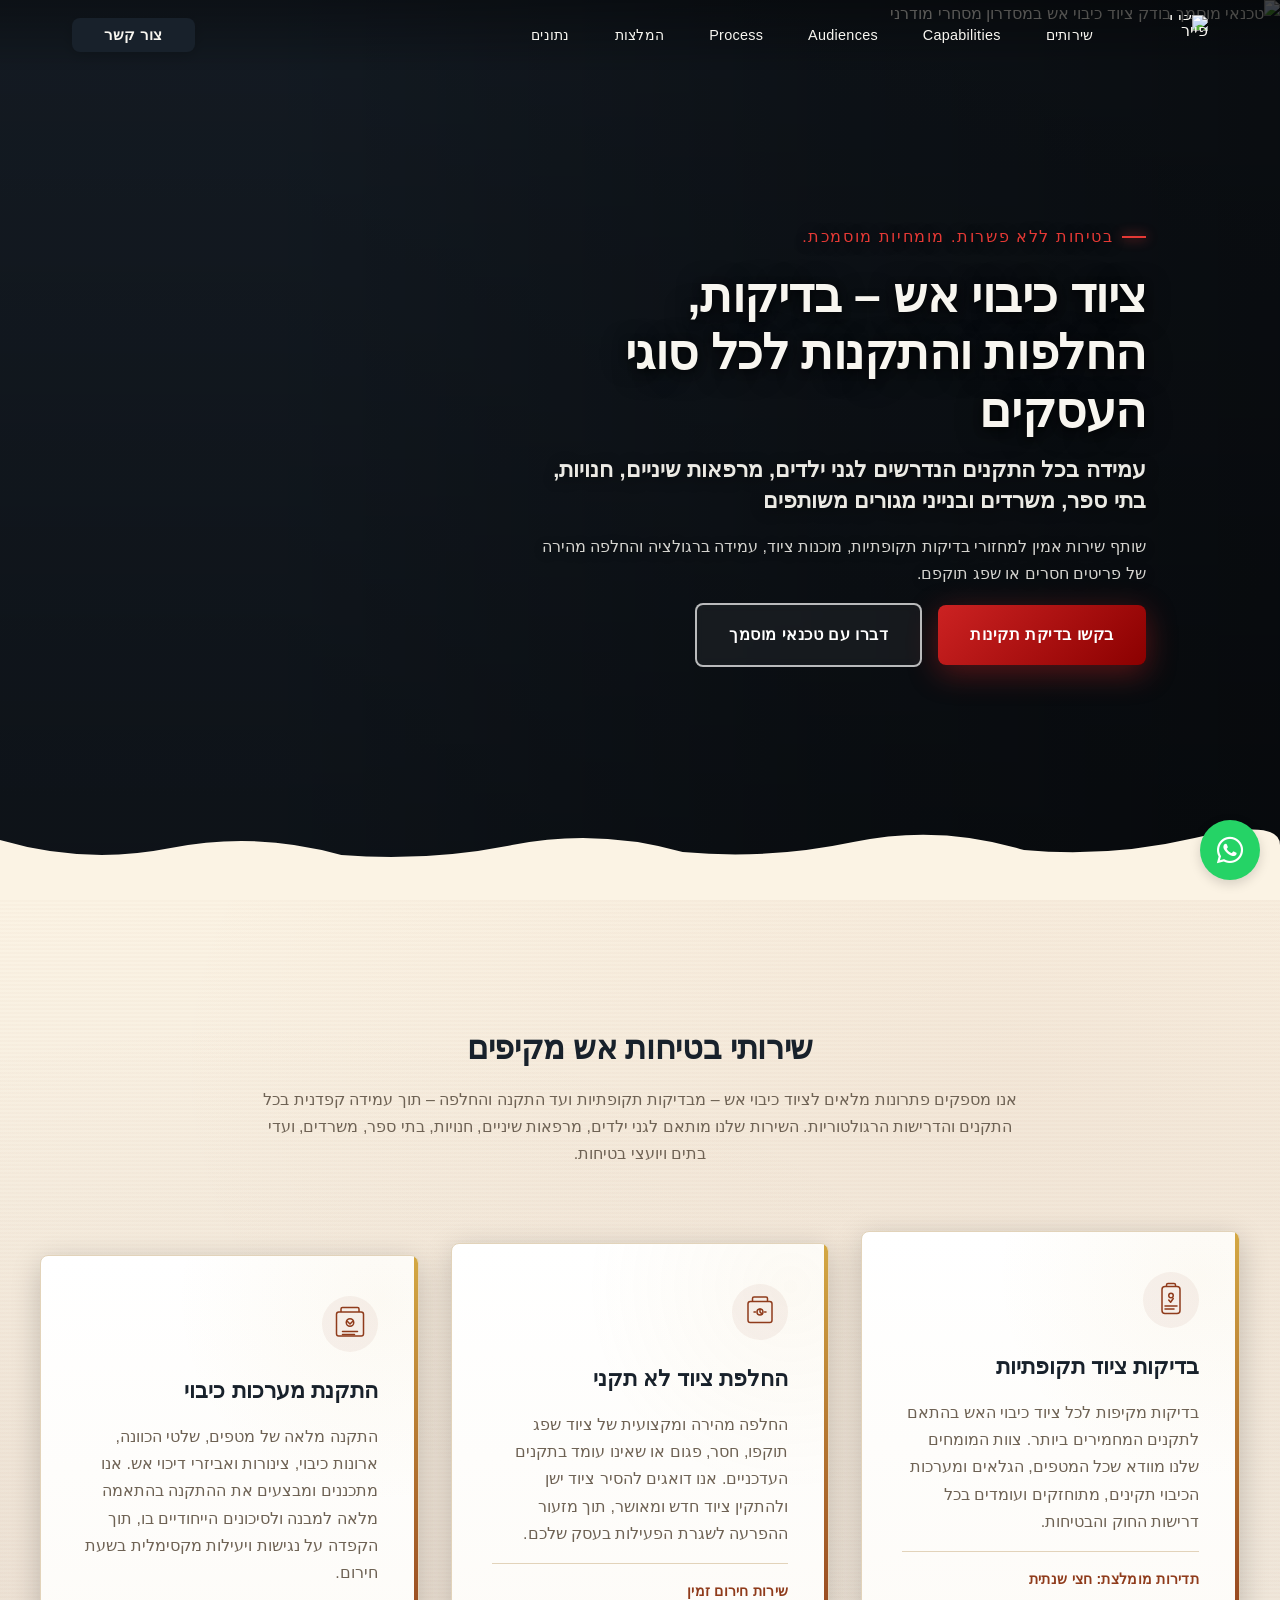
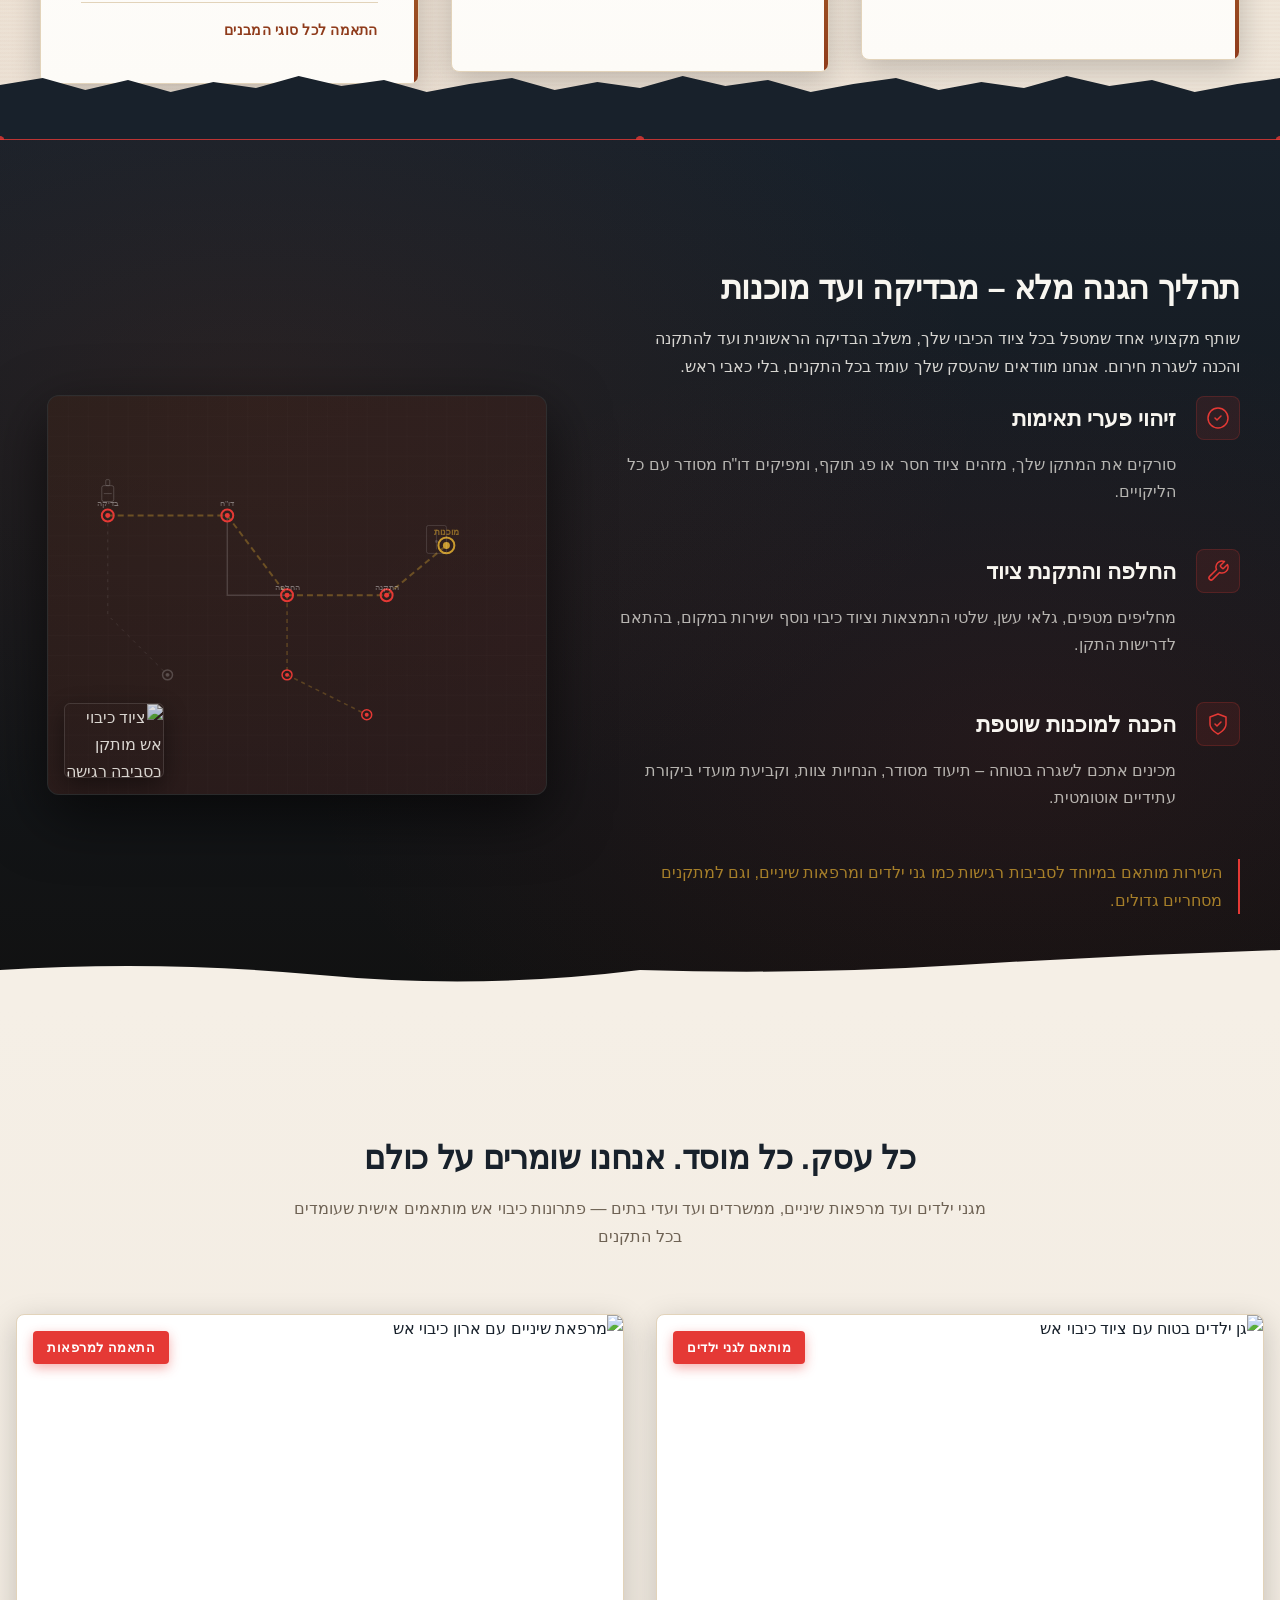
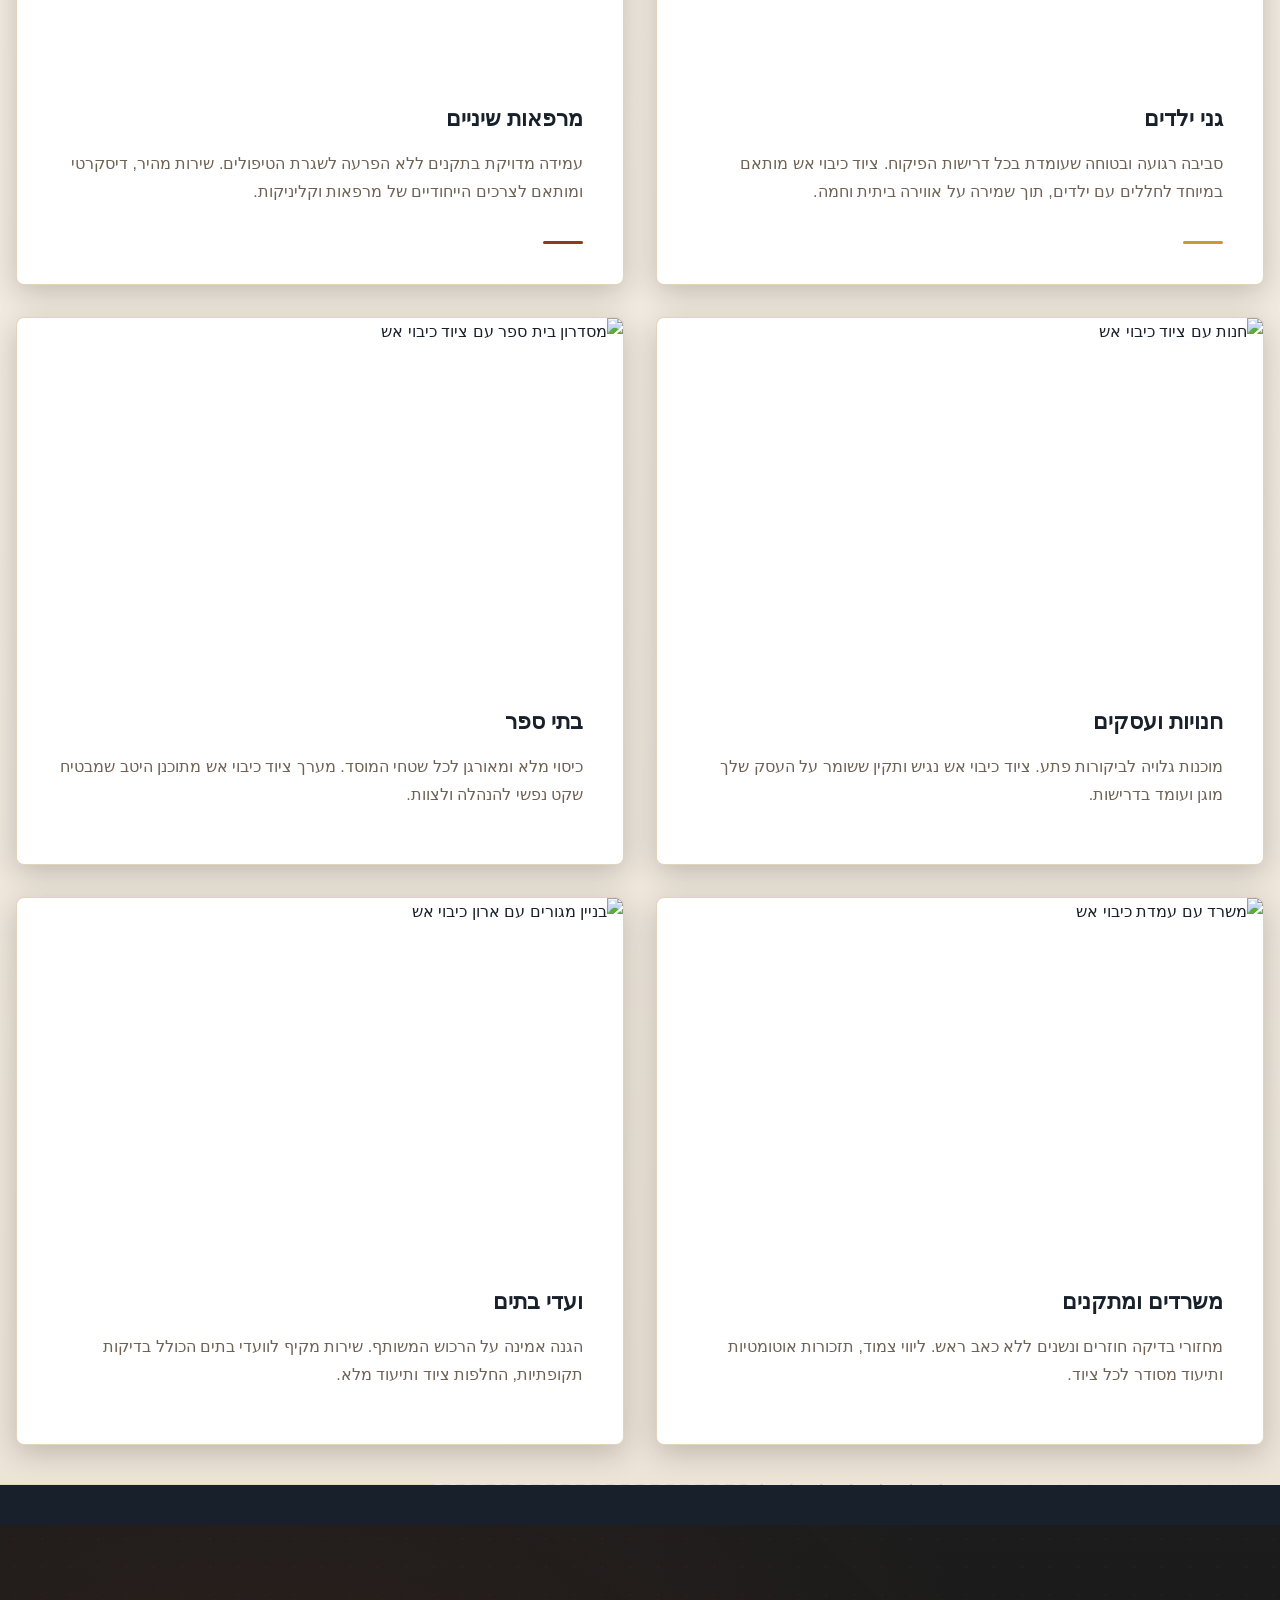
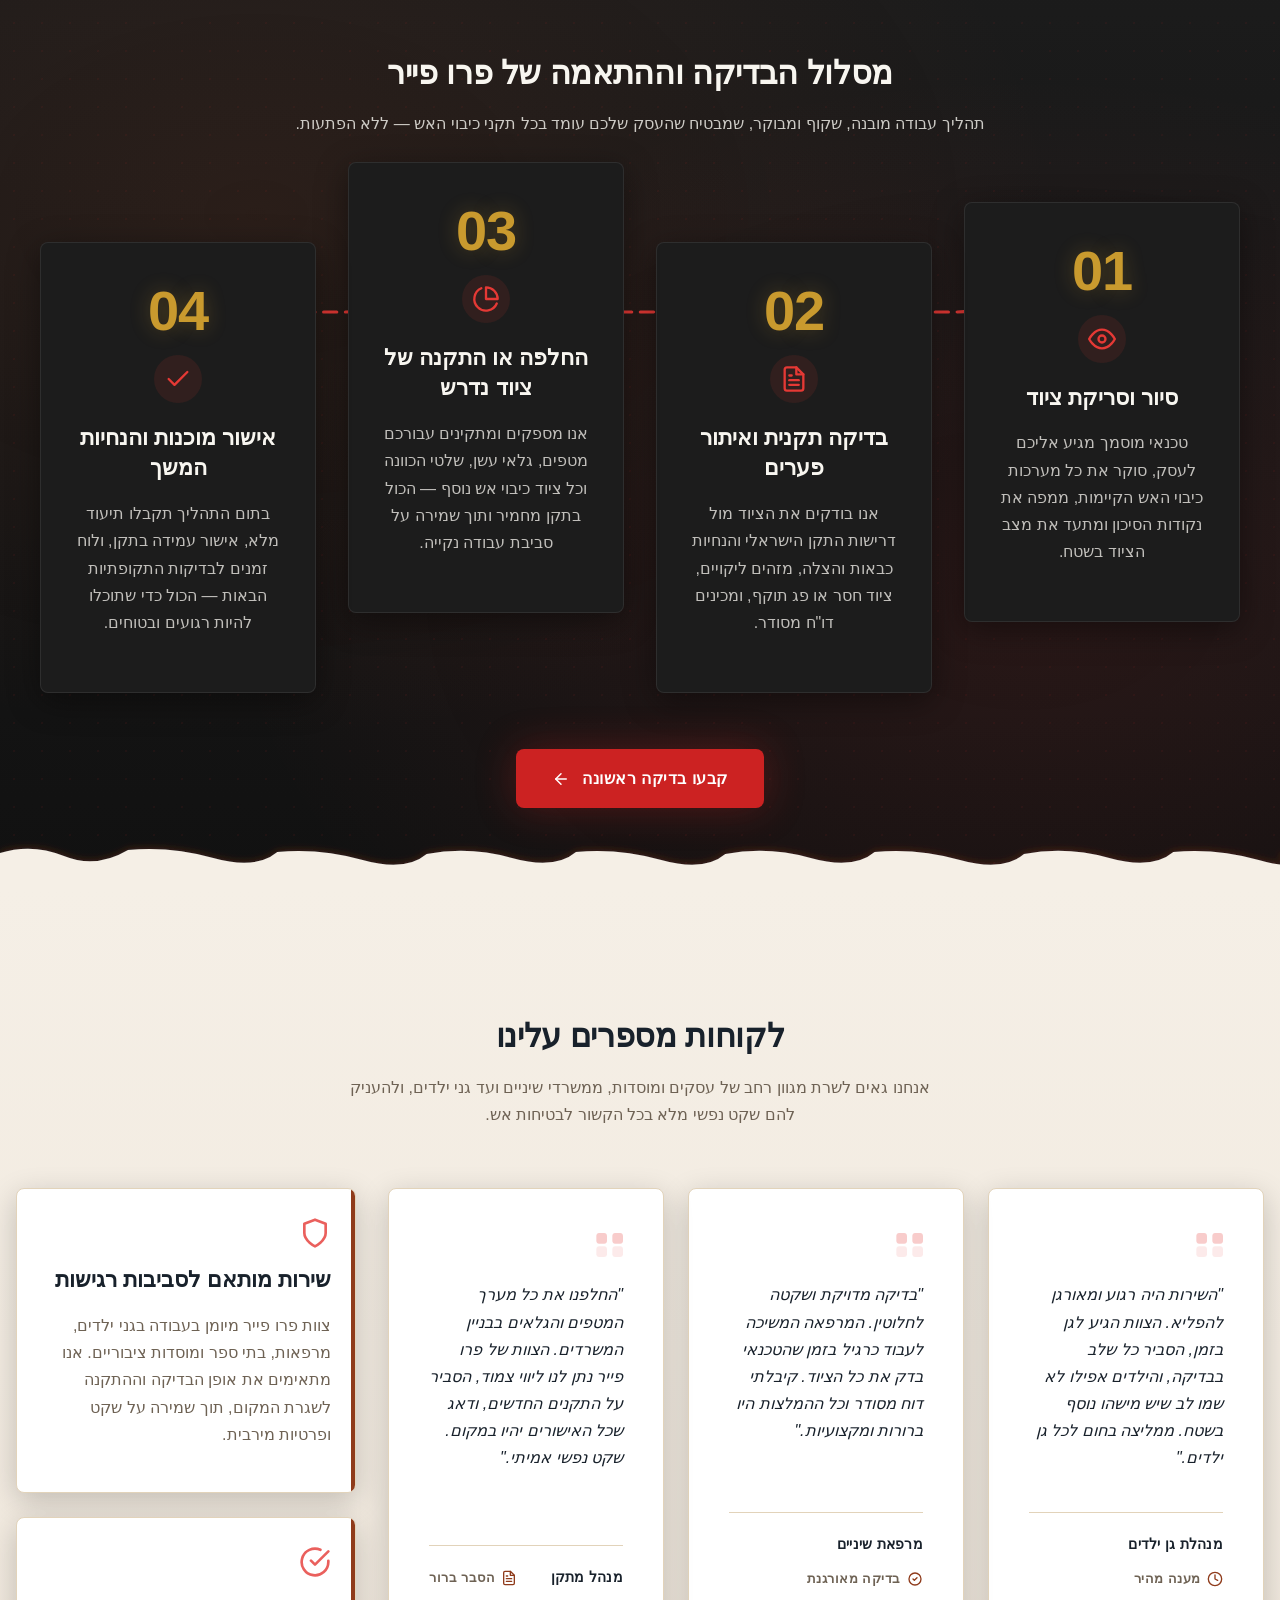
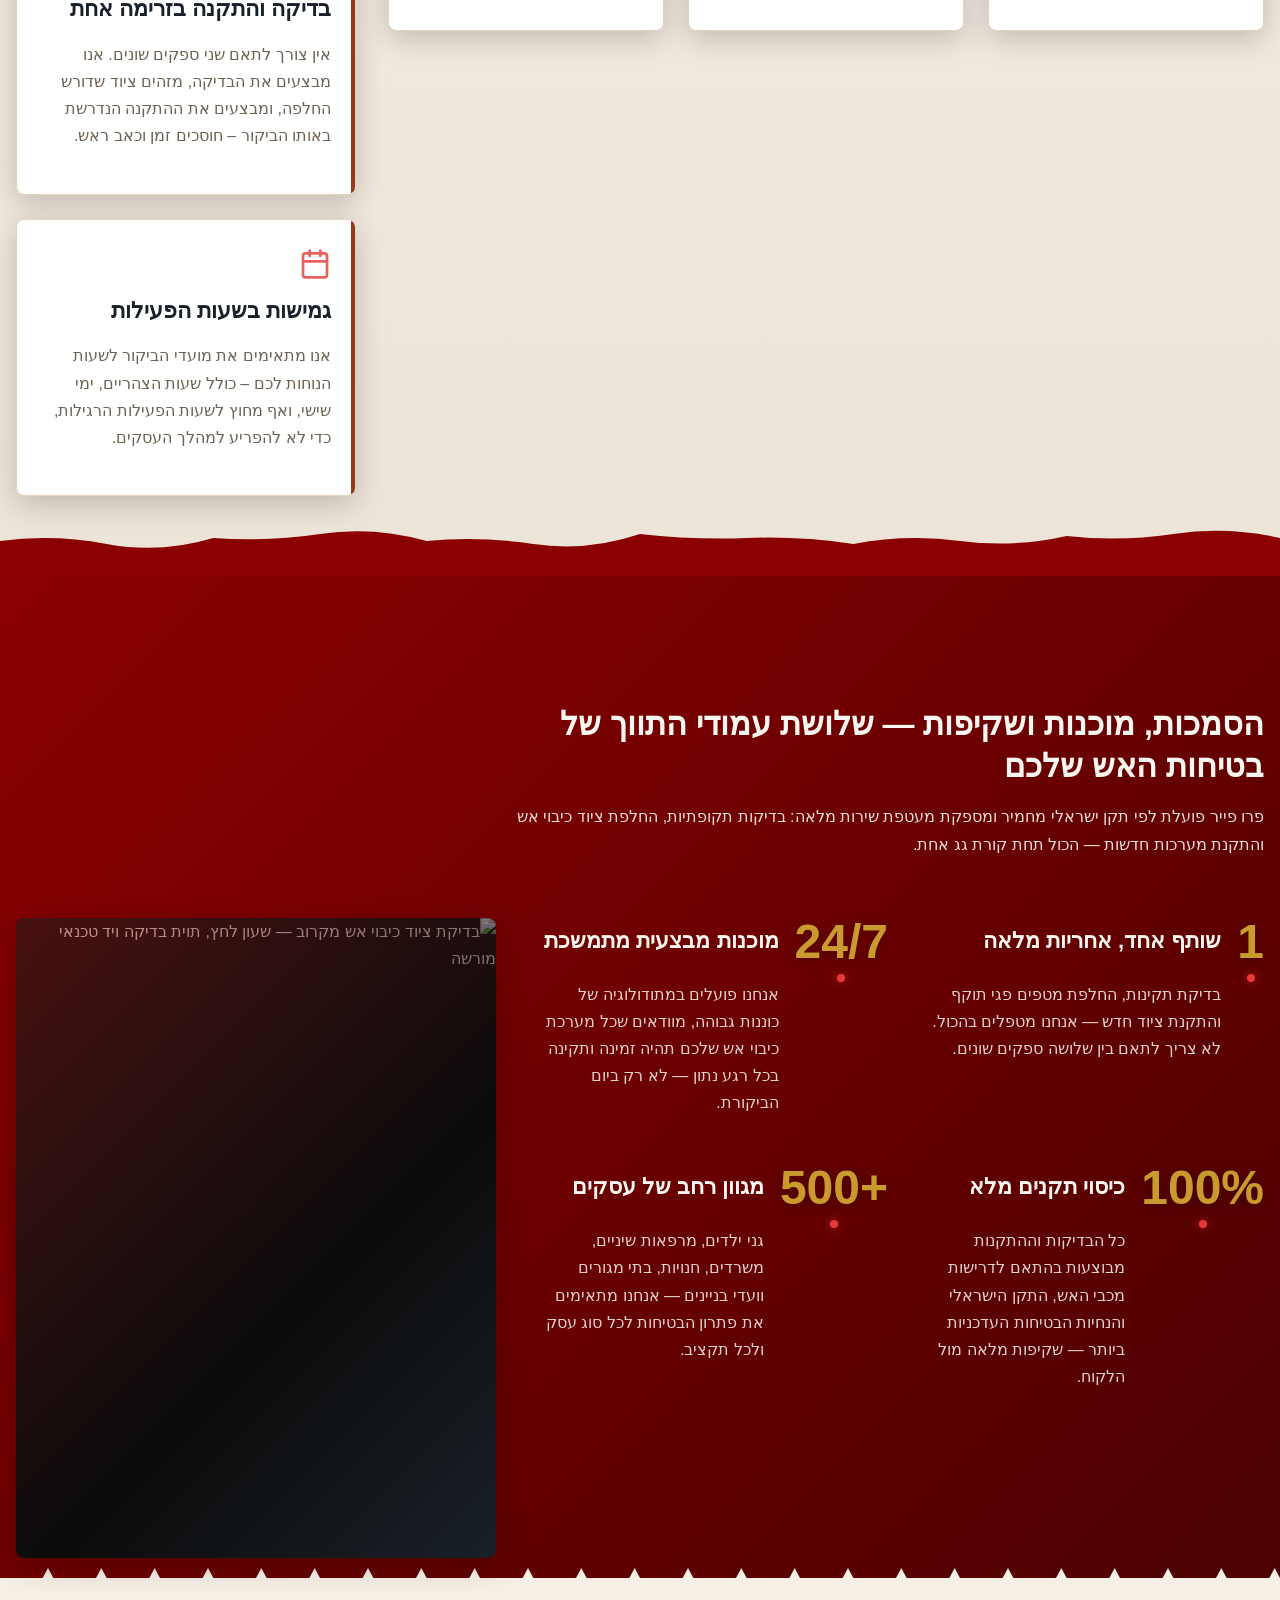
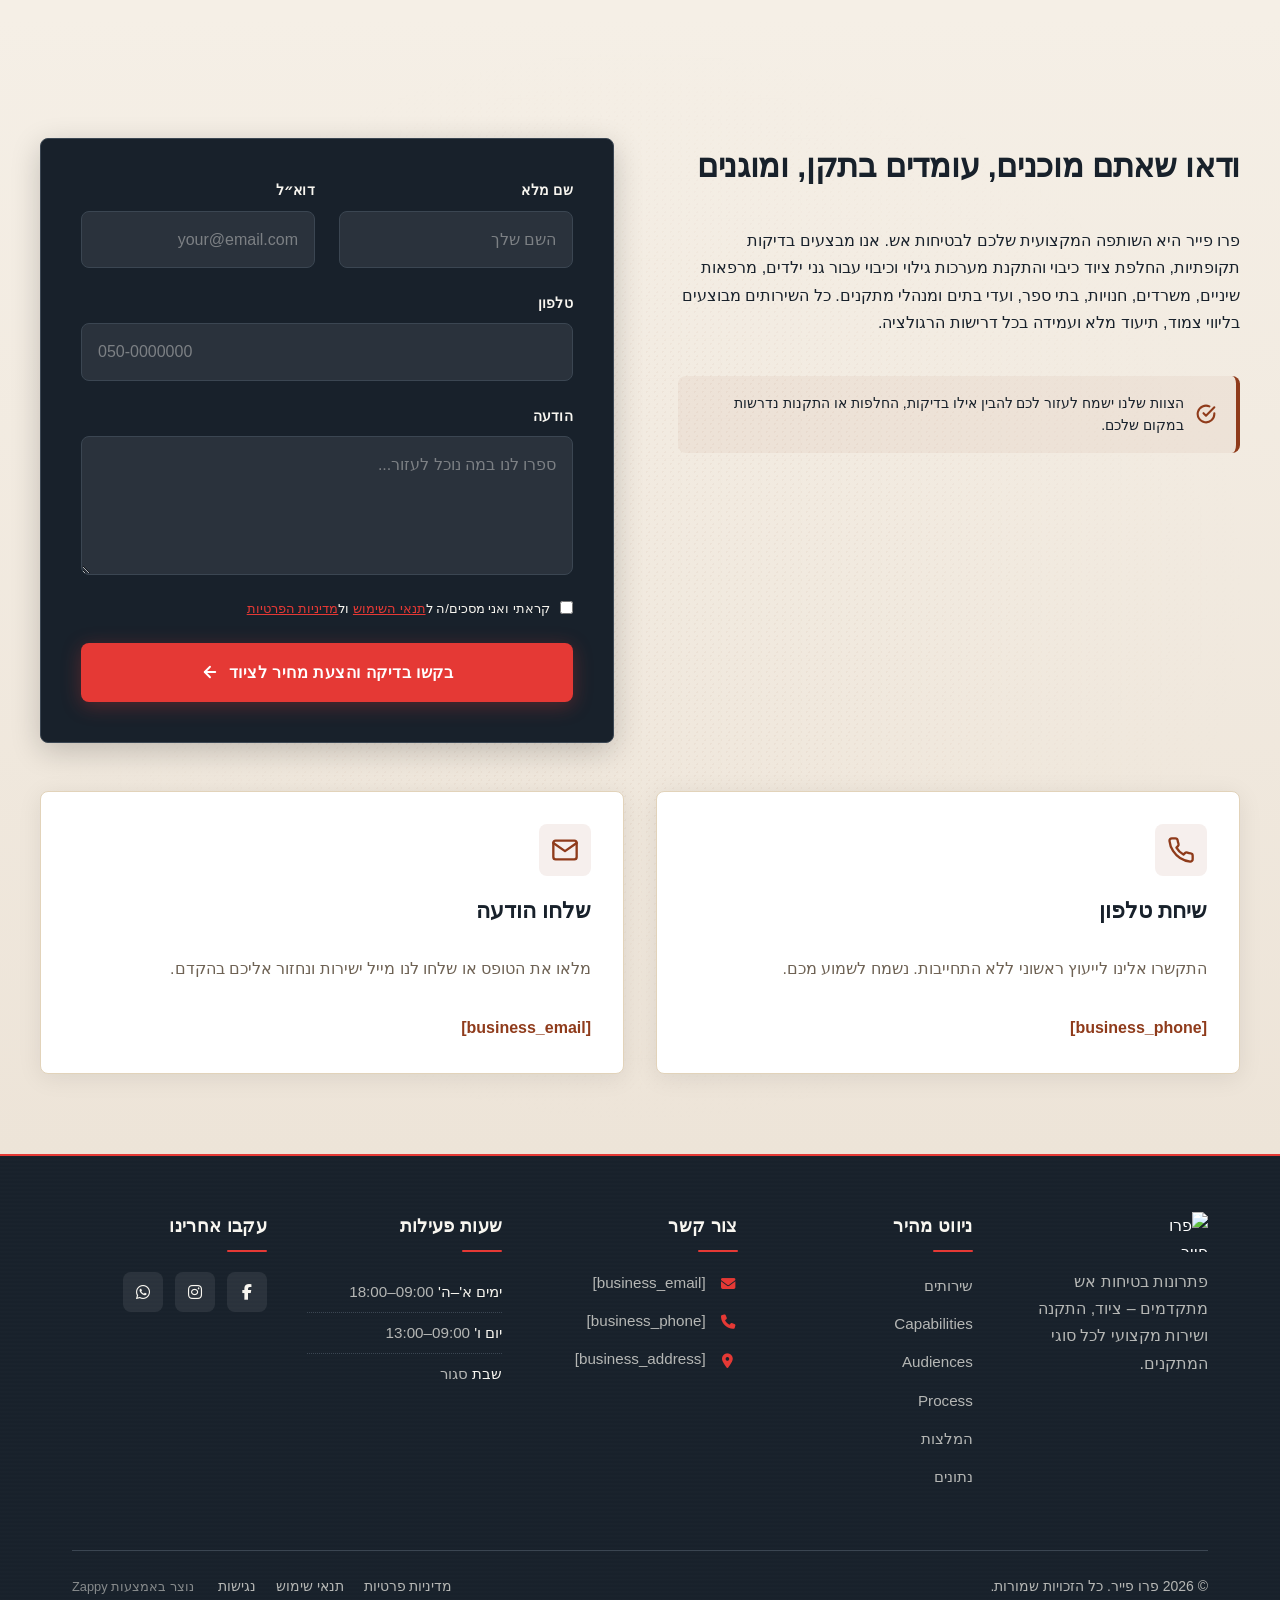
==== public/index.html @ 41e4d4fa "Initial website commit" ====
<!doctype html><html dir="rtl" lang="he"><head><meta charset="UTF-8"><meta content="width=device-width,initial-scale=1" name="viewport"><meta content="index, follow" name="robots"><title>הגנו על מה שחשוב — ציוד כיבוי אש מקצועי — פרו פייר</title><meta content="פרו פייר – השותף המהימן שלכם לבטיחות אש. מתמחים בבדיקות, התקנות ושירות לציוד כיבוי מתקדם לגנים, מרפאות ועסקים. שמרו על שקט נפשי ועמידה בתקנים. חייגו עכשיו!" name="description"><meta content="ציוד כיבוי אש, רשימת ציוד כיבוי אש, ציוד בטיחות אש לבית, שירותי בטיחות אש, פרו פייר" name="keywords"><link href="/assets/favicon.ico" rel="icon" type="image/x-icon"><link href="/assets/favicon-16x16.png" rel="icon" type="image/png" sizes="16x16"><link href="/assets/favicon-32x32.png" rel="icon" type="image/png" sizes="32x32"><link href="/assets/favicon-48x48.png" rel="icon" type="image/png" sizes="48x48"><link href="/assets/favicon-192x192.png" rel="icon" type="image/png" sizes="192x192"><link href="/assets/favicon-512x512.png" rel="icon" type="image/png" sizes="512x512"><link href="/assets/apple-touch-icon.png" rel="apple-touch-icon"><script>!function(){"use strict";var t="b3f1129e-dbab-4f78-b903-a5de6278b7f2",e="https://api.zappy5.com/api/analytics/track",a=18e5,n=2592e6,o=!0,i=!0,r=!0;var s=function(){var e="zappy_visitor_"+t,a=null;try{if(a=localStorage.getItem(e)){var o=JSON.parse(a),i=Date.now();if(i-o.created<n)return o.lastSeen=i,localStorage.setItem(e,JSON.stringify(o)),o.id}}catch(t){console.warn("Zappy Analytics: LocalStorage not available")}var r="zv_"+Date.now()+"_"+Math.random().toString(36).substr(2,9);try{localStorage.setItem(e,JSON.stringify({id:r,created:Date.now(),lastSeen:Date.now()}))}catch(t){}return r}(),c=function(){var e="zappy_session_"+t,n=null;try{if(n=sessionStorage.getItem(e)){var o=JSON.parse(n),i=Date.now();if(i-o.timestamp<a)return o.timestamp=i,sessionStorage.setItem(e,JSON.stringify(o)),o.id}}catch(t){console.warn("Zappy Analytics: SessionStorage not available")}var r="zs_"+Date.now()+"_"+Math.random().toString(36).substr(2,9);try{sessionStorage.setItem(e,JSON.stringify({id:r,timestamp:Date.now()}))}catch(t){}return r}();function l(a,n){n=n||{};var o={website_id:t,event_type:a,page_path:window.location.pathname,referrer:document.referrer||"direct",visitor_id:s,session_id:c,metadata:n};if(navigator.sendBeacon){var i=new Blob([JSON.stringify(o)],{type:"application/json"});navigator.sendBeacon(e,i)}else fetch(e,{method:"POST",headers:{"Content-Type":"application/json"},body:JSON.stringify(o),keepalive:!0}).catch(function(t){console.warn("Zappy Analytics: Failed to track event",t)})}o&&l("pageview",{title:document.title,url:window.location.href}),i&&document.addEventListener("click",function(t){var e=t.target;if("BUTTON"===e.tagName||e.closest("button")){var a="BUTTON"===e.tagName?e:e.closest("button");l("click",{element:"button",text:a.textContent.trim().substring(0,100),id:a.id||null,class:a.className||null})}else if("A"===e.tagName||e.closest("a")){var n="A"===e.tagName?e:e.closest("a");l("navigation",{element:"link",text:n.textContent.trim().substring(0,100),href:n.href,external:n.hostname!==window.location.hostname})}},!0),r&&document.addEventListener("submit",function(t){var e=t.target;l("form_submit",{form_id:e.id||null,form_name:e.name||null,form_action:e.action||null,form_method:e.method||"GET"})},!0);var d=Date.now();window.addEventListener("beforeunload",function(){l("page_unload",{time_on_page:Math.floor((Date.now()-d)/1e3),page_path:window.location.pathname})}),window.zappyAnalytics={track:l,getVisitorId:function(){return s},getSessionId:function(){return c}}}()</script><script>!function(){"use strict";if(!window.zappyFireMarketingEvent){var t={begin_checkout:"checkout_started",purchase:"checkout_complete",add_to_cart:"add_to_cart",view_product:"view_product"},e={whatsapp_click:{ga4:"contact",meta:"Contact",gtm:"whatsapp_click",ecom:!1},phone_click:{ga4:"contact",meta:"Contact",gtm:"phone_click",ecom:!1},contact_form_submitted:{ga4:"generate_lead",meta:"Lead",gtm:"contact_form_submitted",ecom:!1},checkout_started:{ga4:"begin_checkout",meta:"InitiateCheckout",gtm:"begin_checkout",ecom:!0},checkout_complete:{ga4:"purchase",meta:"Purchase",gtm:"purchase",ecom:!0},product_inquiry:{ga4:"generate_lead",meta:"Lead",gtm:"product_inquiry",ecom:!1},add_to_cart:{ga4:"add_to_cart",meta:"AddToCart",gtm:"add_to_cart",ecom:!0},view_product:{ga4:"view_item",meta:"ViewContent",gtm:"view_item",ecom:!0}};window.zappyFireMarketingEvent=function(r,o,u){try{u=u||{};var p=t[r]||r,d=e[p];if(!d)return;if((o=o||{}).pagePath||o.page_path||(o.pagePath=a()),"checkout_complete"===p){var l=String(o.orderId||o.order_id||o.transaction_id||"");if(l&&function(t){if(!t)return!1;try{return"1"===sessionStorage.getItem(i(t))}catch(t){return!1}}(l))return;l&&function(t){if(t)try{sessionStorage.setItem(i(t),"1")}catch(t){}}(l)}if(!u.skipFirstParty)try{window.zappyAnalytics&&"function"==typeof window.zappyAnalytics.track&&window.zappyAnalytics.track(p,o)}catch(t){}try{if(window.dataLayer=window.dataLayer||[],d.ecom){var _=c(p,o),m={};_.transaction_id&&(m.transaction_id=_.transaction_id),null!=_.value&&(m.value=_.value),_.currency&&(m.currency=_.currency),_.items&&(m.items=_.items),window.dataLayer.push({event:d.gtm,ecommerce:m}),"checkout_complete"!==p&&"checkout_started"!==p||window.dataLayer.push({event:p,ecommerce:m})}else{var s={event:d.gtm};for(var h in o)Object.prototype.hasOwnProperty.call(o,h)&&(s[h]=o[h]);window.dataLayer.push(s)}}catch(t){}try{"function"==typeof window.gtag&&window.gtag("event",d.ga4,c(p,o))}catch(t){}try{"function"==typeof window.fbq&&window.fbq("track",d.meta,function(t,e){for(var r=n(e=e||{}),a=parseFloat(null!=e.value?e.value:null!=e.total?e.total:0)||0,c=String(e.currency||"USD").toUpperCase(),i=[],o=0,u=0;u<r.length;u++)r[u].item_id&&i.push(r[u].item_id),o+=r[u].quantity||1;if("checkout_complete"===t)return{value:a,currency:c,content_ids:i.length?i:void 0,content_type:"product",num_items:o||void 0,order_id:String(e.order_id||e.orderId||e.transaction_id||e.orderNumber||"")||void 0};if("checkout_started"===t)return{value:a,currency:c,content_ids:i.length?i:void 0,content_type:"product",num_items:o||parseInt(null!=e.itemCount?e.itemCount:0,10)||void 0};if("add_to_cart"===t){var p=String(e.productId||e.product_id||i[0]||"");return{value:a||(r[0]?r[0].price*r[0].quantity:0),currency:c,content_ids:p?[p]:i.length?i:void 0,content_type:"product",content_name:e.productName||e.product_name||r[0]&&r[0].item_name,num_items:parseInt(null!=e.quantity?e.quantity:o||1,10)||1}}if("view_product"===t){var d=String(e.productId||e.product_id||i[0]||"");return{value:a||parseFloat(null!=e.price?e.price:0)||0,currency:c,content_ids:d?[d]:i.length?i:void 0,content_type:"product",content_name:e.productName||e.product_name||r[0]&&r[0].item_name}}return"whatsapp_click"===t||"phone_click"===t?{content_name:"whatsapp_click"===t?"WhatsApp":"Phone",content_category:"contact"}:"contact_form_submitted"===t||"product_inquiry"===t?{content_name:"product_inquiry"===t?"Product inquiry":"Contact form",content_category:e.productName||e.product_name||void 0}:e}(p,o))}catch(t){}}catch(t){}};var r=Object.create(null);document.addEventListener("click",function(t){try{var e=t.target;if(!e)return;var r=u(e,".whatsapp-float, a.whatsapp-float, [data-zappy-whatsapp]"),n=function(t){for(var e=t;e&&e!==document;){if("A"===e.tagName)return e;e=e.parentElement}return null}(e),c=n&&n.href||"";if(r||n&&function(t){if(!t)return!1;var e=String(t).toLowerCase();return-1!==e.indexOf("wa.me/")||-1!==e.indexOf("api.whatsapp.com")||-1!==e.indexOf("whatsapp.com/send")||0===e.indexOf("whatsapp:")}(c)){if(!o("wa:"+c)){var i=r?"float":"link";window.zappyFireMarketingEvent("whatsapp_click",{source:i,href:c||null,pagePath:a()})}return}var p=u(e,".phone-header-btn, .nav-phone-btn, .call-btn, [data-zappy-phone]"),d="";if(n&&n.href&&0===String(n.href).toLowerCase().indexOf("tel:")?d=n.href:p&&p.href&&0===String(p.href).toLowerCase().indexOf("tel:")&&(d=p.href),p||d){var l="";return d&&(l=String(d).replace(/^tel:/i,"").trim()),void(o("tel:"+(l||p&&p.id||"btn"))||window.zappyFireMarketingEvent("phone_click",{source:p?"button":"link",phone:l||null,href:d||null,pagePath:a()}))}}catch(t){}},!0)}function a(){try{if(window.ZAPPY_CONFIG&&window.ZAPPY_CONFIG.currentPagePath)return window.ZAPPY_CONFIG.currentPagePath}catch(t){}try{return window.location.pathname||"/"}catch(t){return"/"}}function n(t){var e=(t=t||{}).items||t.cartItems||t.cart_items||t.lineItems||[];Array.isArray(e)||(e=[]);for(var r=[],a=0;a<e.length;a++){var n=e[a];if(n&&"object"==typeof n){var c=String(n.item_id||n.productId||n.product_id||n.id||"").trim(),i=String(n.item_name||n.productName||n.product_name||n.name||"").trim(),o=parseFloat(null!=n.price?n.price:null!=n.unitPrice?n.unitPrice:0)||0,u=Math.max(1,parseInt(null!=n.quantity?n.quantity:null!=n.qty?n.qty:1,10)||1);(c||i)&&r.push({item_id:c||i,item_name:i||c,price:o,quantity:u})}}return r}function c(t,e){var r=n(e=e||{}),c=parseFloat(null!=e.value?e.value:null!=e.total?e.total:0)||0,i=String(e.currency||"USD").toUpperCase();if("checkout_complete"===t)return{transaction_id:String(e.transaction_id||e.orderId||e.order_id||e.orderNumber||"")||void 0,value:c,currency:i,items:r};if("checkout_started"===t)return{value:c,currency:i,items:r};if("add_to_cart"===t){var o=r.length?r:[{item_id:String(e.productId||e.product_id||""),item_name:String(e.productName||e.product_name||""),price:parseFloat(null!=e.value?e.value:null!=e.price?e.price:0)||0,quantity:parseInt(null!=e.quantity?e.quantity:1,10)||1}].filter(function(t){return t.item_id||t.item_name});return{value:c||(o[0]?o[0].price*o[0].quantity:0),currency:i,items:o}}if("view_product"===t){var u=r.length?r:[{item_id:String(e.productId||e.product_id||""),item_name:String(e.productName||e.product_name||""),price:parseFloat(null!=e.price?e.price:null!=e.value?e.value:0)||0,quantity:1}].filter(function(t){return t.item_id||t.item_name});return{currency:i,value:c||(u[0]?u[0].price:0),items:u}}return"whatsapp_click"===t||"phone_click"===t?{method:"whatsapp_click"===t?"whatsapp":"phone",page_path:e.pagePath||a()}:"contact_form_submitted"===t||"product_inquiry"===t?{page_path:e.pagePath||a()}:e}function i(t){return"zappy_purchase_fired_"+String(t||"")}function o(t){var e=Date.now();return!!(r[t]&&e-r[t]<800)||(r[t]=e,!1)}function u(t,e){return t&&t.closest?t.closest(e):null}}()</script><meta content="הגנו על מה שחשוב — ציוד כיבוי אש מקצועי — פרו פייר" property="og:title"><meta content="פרו פייר – השותף המהימן שלכם לבטיחות אש. מתמחים בבדיקות, התקנות ושירות לציוד כיבוי מתקדם לגנים, מרפאות ועסקים. שמרו על שקט נפשי ועמידה בתקנים. חייגו עכשיו!" property="og:description"><meta content="summary_large_image" name="twitter:card"><meta content="הגנו על מה שחשוב — ציוד כיבוי אש מקצועי — פרו פייר" name="twitter:title"><meta content="פרו פייר – השותף המהימן שלכם לבטיחות אש. מתמחים בבדיקות, התקנות ושירות לציוד כיבוי מתקדם לגנים, מרפאות ועסקים. שמרו על שקט נפשי ועמידה בתקנים. חייגו עכשיו!" name="twitter:description"><meta content="website" property="og:type"><meta content="he_IL" property="og:locale"><style>.skip-link{position:absolute;top:0;left:0;transform:translateY(-200%);padding:12px 18px;background:var(--bg-dark,#1a1a1a);color:var(--text-light,#fff);font-weight:600;border-radius:0 0 8px 0;z-index:10000}.skip-link:focus{transform:none;outline:2px solid var(--ring,#fff);outline-offset:2px}:focus-visible{outline:2px solid var(--ring,currentColor);outline-offset:3px}</style><link href="/assets/favicon.ico" rel="icon" type="image/x-icon"><link href="/assets/favicon-16x16.png" rel="icon" type="image/png" sizes="16x16"><link href="/assets/favicon-32x32.png" rel="icon" type="image/png" sizes="32x32"><link href="/assets/favicon-48x48.png" rel="icon" type="image/png" sizes="48x48"><link href="/assets/favicon-192x192.png" rel="icon" type="image/png" sizes="192x192"><link href="/assets/favicon-512x512.png" rel="icon" type="image/png" sizes="512x512"><link href="/assets/apple-touch-icon.png" rel="apple-touch-icon"><link href="https://cdn.jsdelivr.net/npm/vanilla-cookieconsent@3/dist/cookieconsent.css" rel="stylesheet"><style id="zappy-critical-above-fold-css">html{box-sizing:border-box;-webkit-text-size-adjust:100%}*,::after,::before{box-sizing:inherit}body{margin:0;min-width:320px;overflow-x:clip}img,svg,video{max-width:100%;height:auto}main{display:block}.container{width:min(100% - 32px,1200px);margin-inline:auto}.navbar,header .navbar,header[role=banner],nav.navbar{position:relative;z-index:1000;width:100%}.nav-container,.navbar .container{display:flex;align-items:center;justify-content:space-between;min-height:64px}.logo,.logo-link img{display:block;width:35px;height:35px;object-fit:contain}#navMenu,.nav-menu{list-style:none;margin:0;padding:0}#navMenu a,.nav-menu a,.navbar .nav-links a,.navbar a{color:inherit;text-decoration:none}#navMenu .sub-menu,.nav-menu .sub-menu,.navbar .sub-menu{display:none}.fa,.fa-brands,.fa-regular,.fa-solid,.fab,.far,.fas{display:inline-block;min-width:1em;text-align:center}html:not(#zappy-noop) .navbar:has(.nav-ecommerce-icons)>.phone-header-btn,html:not(#zappy-noop)[data-zappy-site-type=ecommerce] .phone-header-btn{display:none!important;visibility:hidden!important;width:0!important;height:0!important;pointer-events:none!important}.zappy-preview-empty-store-cta{display:none!important;visibility:hidden!important;height:0!important;max-height:0!important;overflow:hidden!important;margin:0!important;padding:0!important;border:0!important;box-shadow:none!important}.zappy-catalog-menu{background:var(--surface-color,var(--surface,linear-gradient(135deg,#f8f9fa 0,#fff 100%)));border-bottom:1px solid var(--border-color,#e5e7eb);padding:0;position:sticky;top:0;z-index:90}.zappy-catalog-menu.rtl,.zappy-catalog-menu[dir=rtl]{direction:rtl}.zappy-catalog-menu.ltr,.zappy-catalog-menu[dir=ltr]{direction:ltr}.catalog-menu-container{max-width:1440px;margin:0 auto;display:flex;align-items:center;gap:8px;padding:10px 24px;overflow:visible}.catalog-menu-categories,.catalog-menu-list{display:flex;align-items:center;gap:4px;flex-wrap:wrap;margin:0;padding:0;list-style:none}.catalog-menu-item{display:inline-flex;align-items:center;padding:8px 16px;font-size:14px;font-weight:500;color:var(--text-color,var(--text,#374151));text-decoration:none;border-radius:20px;white-space:nowrap}.catalog-menu-all{background:var(--primary-color,var(--primary,#111));color:var(--text-light,#fff)!important}.catalog-menu-parent{position:relative;display:inline-flex;align-items:center}.catalog-menu-trigger{display:inline-flex;align-items:center;gap:6px}.catalog-menu-chevron{flex-shrink:0}.catalog-menu-parent>.sub-menu{display:none!important;visibility:hidden!important;opacity:0!important;pointer-events:none!important}.hero-section,.index-hero-section,section[class*=hero]{position:relative;overflow:hidden}.hero-section,.index-hero-section{min-height:560px}section[data-hero-type*=fullscreen]{min-height:100vh}.hero-bg-image,.hero-bg-wrapper,section[class*=hero] [class*=hero-bg]{position:absolute;inset:0;width:100%;height:100%}.hero-bg-image img,.hero-bg-wrapper img,section[class*=hero] [data-hero-bg],section[class*=hero] img[data-hero-background=true]{width:100%!important;height:100%!important;object-fit:cover!important;display:block}.hero-content,section[class*=hero] .container{position:relative;z-index:2}@media(max-width:768px){:root{--header-height:72px;--total-header-height:72px;--zappy-mobile-menu-top:72px}html[data-zappy-site-type=ecommerce] body{padding-top:var(--total-header-height,72px)}html[data-zappy-site-type=ecommerce] body>.navbar:not(.zappy-catalog-menu),html[data-zappy-site-type=ecommerce] body>nav.navbar{position:fixed!important;top:0;left:0;right:0;z-index:100000;width:100%;margin-bottom:0}.zappy-catalog-menu{position:fixed;top:var(--header-height,72px);left:0;right:0;z-index:99999}.nav-container,.navbar .container{min-height:60px}#navMenu,.nav-menu{max-width:100vw;overflow-x:hidden}.hero-section,.index-hero-section,section[class*=hero],section[data-hero-type*=fullscreen]{min-height:100svh}.hero-bg-image,.hero-bg-wrapper,.hero-scrim{min-height:100svh}}:root{--zappy-header-stack-height:calc(var(--zappy-announcement-height, 40px) + var(--header-height, 72px))}body:has(.zappy-announcement-bar) .navbar:not(.zappy-catalog-menu):not(.mobile-search-panel),body:has(.zappy-announcement-bar) header.navbar,body:has(.zappy-announcement-bar) nav.navbar:not(.zappy-catalog-menu){top:var(--zappy-announcement-height,40px)!important}body:has(.zappy-announcement-bar) .index-hero-section,body:has(.zappy-announcement-bar) main>section[class*=hero]:first-of-type,body:has(.zappy-announcement-bar) section[data-hero-type^=fullscreen]{margin-top:calc(-1 * var(--zappy-header-stack-height))!important;padding-top:calc(var(--zappy-header-stack-height))!important}[data-zappy-content-align]{display:flex!important;flex-direction:column!important}[data-zappy-content-align^=top-]{justify-content:flex-start!important}[data-zappy-content-align^=center-],[data-zappy-content-align^=lower-],[data-zappy-content-align^=upper-]{justify-content:center!important}[data-zappy-content-align^=bottom-]{justify-content:flex-end!important}[data-zappy-content-align$="-left"],[data-zappy-content-align$="-mid-left"]{align-items:flex-start!important;text-align:start!important}[data-zappy-content-align$="-center"]{align-items:center!important;text-align:center!important}[data-zappy-content-align$="-mid-right"],[data-zappy-content-align$="-right"]{align-items:flex-end!important;text-align:end!important}[data-zappy-content-align] [data-zappy-align-target]{margin-left:auto;margin-right:auto}[data-zappy-content-align$="-center"] [data-zappy-align-target],[data-zappy-content-align$="-center"] [data-zappy-align-target]>*{text-align:center!important}</style><link href="/styles.css" rel="stylesheet"><script>window.ZAPPY_WEBSITE_ID="b3f1129e-dbab-4f78-b903-a5de6278b7f2",window.ZAPPY_API_BASE="https://api.zappy5.com"</script><link href="/assets/site-image-index-hero-image-1.webp" rel="preload" as="image" fetchpriority="high"><style id="zappy-dropdown-submenu-styles">#navMenu li:has(.sub-menu),.nav-menu li:has(.sub-menu),.navbar li:has(.sub-menu),nav li:has(.sub-menu){position:relative}#navMenu .sub-menu,.nav-menu .sub-menu,.navbar .sub-menu,nav .sub-menu{display:block!important;position:absolute!important;top:100%;left:0;min-width:220px;border-radius:8px;box-shadow:0 8px 25px rgba(0,0,0,.15);padding:8px 0;opacity:0;visibility:hidden;transform:translateY(10px);transition:all .3s ease;z-index:1000;list-style:none;pointer-events:none}#navMenu li:hover>.sub-menu,.nav-menu li:hover>.sub-menu,.navbar li:hover>.sub-menu,nav li:hover>.sub-menu{opacity:1!important;visibility:visible!important;transform:translateY(0)!important;pointer-events:auto!important}.sub-menu li{list-style:none;margin:0;padding:0}.sub-menu a{display:block!important;padding:10px 16px!important;color:var(--text-dark,#333)!important;font-weight:500;text-decoration:none;white-space:nowrap;transition:background-color .2s}.sub-menu .zappy-nav-child>a{padding-left:28px!important;font-size:.9em!important;opacity:.85!important}[dir=rtl] .sub-menu .zappy-nav-child>a,html[lang=ar] .sub-menu .zappy-nav-child>a,html[lang=he] .sub-menu .zappy-nav-child>a{padding-left:10px!important;padding-right:28px!important}.sub-menu .zappy-nav-parent>a{font-weight:600!important}.sub-menu a:hover{background-color:#f5f5f5}[dir=rtl] .nav-menu .sub-menu,[dir=rtl] .navbar .sub-menu,[dir=rtl] nav .sub-menu,html[lang=ar] .nav-menu .sub-menu,html[lang=ar] .navbar .sub-menu,html[lang=ar] nav .sub-menu,html[lang=he] .nav-menu .sub-menu,html[lang=he] .navbar .sub-menu,html[lang=he] nav .sub-menu{left:auto!important;right:0!important}.sub-menu:empty,.sub-menu:not(:has(li)):not(:has(> a)),.sub-menu:not(:has(li:not(.zappy-hidden-menu-item))):not(:has(> a)){display:none!important;opacity:0!important;visibility:hidden!important;pointer-events:none!important}li:has(.menu-group-title):hover>.sub-menu{opacity:1!important;visibility:visible!important;transform:translateY(0)!important;pointer-events:auto!important}#navMenu>li>.menu-group-title,.nav-menu>li>.menu-group-title{display:inline-block;padding:.5rem 1rem;cursor:default;user-select:none}@media (max-width:768px){#navMenu .sub-menu,.nav-menu .sub-menu,.navbar .sub-menu,nav .sub-menu{position:static!important;transform:none!important;box-shadow:none!important;background:0 0!important;max-height:0;overflow:hidden;opacity:0;visibility:hidden;transition:max-height .3s ease,opacity .3s ease;padding:0!important;border-radius:0!important}#navMenu .sub-menu.mobile-expanded,.nav-menu .sub-menu.mobile-expanded,.navbar .sub-menu.mobile-expanded{max-height:none!important;overflow-y:visible!important;opacity:1!important;visibility:visible!important;padding:8px 0 8px 16px!important}[dir=rtl] .sub-menu.mobile-expanded,html[lang=he] .sub-menu.mobile-expanded{padding:8px 16px 8px 0!important}#navMenu li:hover>.sub-menu,.nav-menu li:hover>.sub-menu,.navbar li:hover>.sub-menu,nav li:hover>.sub-menu{opacity:0;visibility:hidden;pointer-events:none}#navMenu li>.sub-menu.mobile-expanded,.nav-menu li>.sub-menu.mobile-expanded,.navbar li>.sub-menu.mobile-expanded,nav li>.sub-menu.mobile-expanded{opacity:1!important;visibility:visible!important;pointer-events:auto!important}#navMenu li:has(.sub-menu),.nav-menu li:has(.sub-menu),.navbar li:has(.sub-menu),nav li:has(.sub-menu){display:flex!important;flex-wrap:wrap!important;align-items:center!important;position:relative!important;min-height:44px!important}#navMenu li:has(.sub-menu)>a,.nav-menu li:has(.sub-menu)>a,.navbar li:has(.sub-menu)>a,nav li:has(.sub-menu)>a{flex:1!important;min-width:0!important}#navMenu li:has(.sub-menu)>.menu-group-title,.nav-menu li:has(.sub-menu)>.menu-group-title,.navbar li:has(.sub-menu)>.menu-group-title,nav li:has(.sub-menu)>.menu-group-title{flex:1!important;min-width:0!important;display:flex!important;align-items:center!important;padding:12px 16px!important;min-height:44px!important;line-height:1.4!important;font-weight:600!important;box-sizing:border-box!important}#navMenu li:has(.sub-menu)>.sub-menu,.nav-menu li:has(.sub-menu)>.sub-menu,.navbar li:has(.sub-menu)>.sub-menu,nav li:has(.sub-menu)>.sub-menu{flex-basis:100%!important;width:100%!important}#navMenu li:has(.sub-menu)>a [class*=arrow],#navMenu li:has(.sub-menu)>a [class*=chevron],.nav-menu li:has(.sub-menu)>a .fa-angle-down,.nav-menu li:has(.sub-menu)>a .fa-chevron-down,.nav-menu li:has(.sub-menu)>a [class*=arrow],.nav-menu li:has(.sub-menu)>a [class*=chevron],nav li:has(.sub-menu)>a [class*=arrow],nav li:has(.sub-menu)>a [class*=chevron]{display:none!important;visibility:hidden!important}.mobile-submenu-toggle{display:flex!important;align-items:center!important;justify-content:center!important;width:44px!important;height:auto!important;background:0 0!important;border:none!important;cursor:pointer!important;color:var(--text-light)!important;position:static!important;flex-shrink:0!important;align-self:stretch!important;z-index:2!important;padding:0!important;margin:0!important}.mobile-submenu-toggle::after{content:''!important;width:0!important;height:0!important;border-left:6px solid transparent!important;border-right:6px solid transparent!important;border-top:7px solid currentColor!important;transition:transform .3s ease!important}.mobile-submenu-toggle.expanded::after{transform:rotate(180deg)!important}.sub-menu a{padding:10px 0!important;display:block!important;color:var(--text-light)!important;white-space:normal!important}.sub-menu .zappy-nav-child>a{padding-left:28px!important;font-size:.9em!important;opacity:.85!important}[dir=rtl] .sub-menu .zappy-nav-child>a,html[lang=ar] .sub-menu .zappy-nav-child>a,html[lang=he] .sub-menu .zappy-nav-child>a{padding-left:0!important;padding-right:28px!important}.sub-menu .zappy-nav-parent>a{font-weight:600!important}#navMenu.active,.nav-menu.active{max-width:100vw!important;overflow-x:hidden!important;box-sizing:border-box!important}.navbar .sub-menu li a,.zappy-products-dropdown .sub-menu a,nav.navbar .sub-menu li a{color:var(--text-light)!important}}@media (min-width:769px){.mobile-submenu-toggle{display:none!important}}</style><style id="zappy-widget-visibility">html[dir=rtl] .whatsapp-float{right:20px!important;left:auto!important}html:not([dir]) .whatsapp-float,html[dir=ltr] .whatsapp-float{left:20px!important;right:auto!important}html[dir=rtl] #mic-access-tool-general-button,html[dir=rtl] #mic-init-access-tool #mic-access-tool-general-button,html[dir=rtl] #mic-init-access-tool .mic-access-tool-general-button,html[dir=rtl] ._access-icon,html[dir=rtl] .mic-access-tool-general-button{left:20px!important;right:auto!important}html:not([dir]) #mic-access-tool-general-button,html:not([dir]) #mic-init-access-tool #mic-access-tool-general-button,html:not([dir]) #mic-init-access-tool .mic-access-tool-general-button,html:not([dir]) ._access-icon,html:not([dir]) .mic-access-tool-general-button,html[dir=ltr] #mic-access-tool-general-button,html[dir=ltr] #mic-init-access-tool #mic-access-tool-general-button,html[dir=ltr] #mic-init-access-tool .mic-access-tool-general-button,html[dir=ltr] ._access-icon,html[dir=ltr] .mic-access-tool-general-button{right:20px!important;left:auto!important}@media (max-width:768px){.whatsapp-float{display:flex!important}}@media (min-width:769px){.whatsapp-float{display:flex!important}}@media (max-width:768px){#mic-access-tool-general-button,#mic-init-access-tool #mic-access-tool-general-button,#mic-init-access-tool .mic-access-tool-general-button,._access-icon,.mic-access-tool-general-button{display:flex!important;visibility:visible!important;opacity:1!important;pointer-events:auto!important}#mic-access-tool-box.opened-mic-access-tool,#mic-init-access-tool #mic-access-tool-box.opened-mic-access-tool,.mic-access-tool-box.opened-mic-access-tool{visibility:visible!important;opacity:1!important;pointer-events:auto!important}}@media (min-width:769px){#mic-access-tool-general-button,#mic-init-access-tool #mic-access-tool-general-button,#mic-init-access-tool .mic-access-tool-general-button,._access-icon,.mic-access-tool-general-button{display:flex!important;visibility:visible!important;opacity:1!important;pointer-events:auto!important}#mic-access-tool-box.opened-mic-access-tool,#mic-init-access-tool #mic-access-tool-box.opened-mic-access-tool,.mic-access-tool-box.opened-mic-access-tool{visibility:visible!important;opacity:1!important;pointer-events:auto!important}}</style></head><body><a href="#main" class="skip-link">דלג לתוכן הראשי</a><nav class="navbar" dir="rtl"><button class="mobile-toggle" aria-label="Menu" id="mobileToggle"><svg viewBox="0 0 24 24" fill="none" height="24" width="24" class="hamburger-icon" style="display:block !important"><path d="M3 12h18M3 6h18M3 18h18" stroke="currentColor" stroke-width="2" stroke-linecap="round"></path></svg> <svg viewBox="0 0 24 24" fill="none" height="24" width="24" class="close-icon" style="display:none !important"><path d="M18 6L6 18M6 6l12 12" stroke="currentColor" stroke-width="2" stroke-linecap="round"></path></svg></button> <button class="phone-header-btn" aria-label="Call" data-phone="[business_phone]"><svg viewBox="0 0 24 24" fill="currentColor" height="20" width="20"><path d="M22 16.92v3a2 2 0 0 1-2.18 2 19.79 19.79 0 0 1-8.63-3.07 19.5 19.5 0 0 1-6-6 19.79 19.79 0 0 1-3.07-8.67A2 2 0 0 1 4.11 2h3a2 2 0 0 1 2 1.72 12.84 12.84 0 0 0 .7 2.81 2 2 0 0 1-.45 2.11L8.09 9.91a16 16 0 0 0 6 6l1.27-1.27a2 2 0 0 1 2.11-.45 12.84 12.84 0 0 0 2.81.7A2 2 0 0 1 22 16.92z"></path></svg></button><div class="nav-container"><div class="nav-right-group"><div class="nav-brand"><a href="/" class="logo-link"><img alt="פרו פייר" decoding="async" height="35" src="/assets/site-image-image-1.webp" width="35" class="logo"></a></div><ul class="nav-menu" id="navMenu"><li><a href="#services">שירותים</a></li><li><a href="#capabilities">Capabilities</a></li><li><a href="#audiences">Audiences</a></li><li><a href="#process">Process</a></li><li><a href="#testimonials">המלצות</a></li><li><a href="#stats">נתונים</a></li><li class="mobile-contact-link nav-cta-mobile-item"><a href="#contact" class="nav-cta-btn">צור קשר</a></li></ul></div><div class="nav-cta-container"><a href="#contact" class="nav-cta-btn">צור קשר</a></div></div></nav><script>window.addEventListener("load",function(){const e=document.querySelector(".navbar, nav, header");if(!e)return void console.log("[Navbar] Navbar element not found");let t=document.getElementById("mobileToggle")||document.querySelector(".mobile-toggle")||document.querySelector(".hamburger")||document.querySelector(".hamburger-menu")||document.querySelector(".menu-toggle")||document.querySelector(".burger-menu")||document.querySelector('[aria-label="Menu"]')||document.querySelector('[aria-label="תפריט"]');const o=document.querySelector(".phone-header-btn"),n=window.getComputedStyle(e);let r=n.backgroundColor;if(console.log("[Navbar] Initial navbar background:",r),"transparent"===r||"rgba(0, 0, 0, 0)"===r||r.startsWith("rgba")&&r.includes(", 0)")){const e=n.backgroundImage;if(e&&"none"!==e)console.log("[Navbar] Navbar has background image/gradient, using dark text"),r="rgb(240, 240, 240)";else{const e=window.getComputedStyle(document.body).backgroundColor;console.log("[Navbar] Navbar transparent, using body background:",e),r=e}}const a=r.match(/\d+/g);if(a&&a.length>=3){const e=(.299*parseInt(a[0])+.587*parseInt(a[1])+.114*parseInt(a[2]))/255;console.log("[Navbar] Mobile button colors preserved from Claude CSS (luminance:",e.toFixed(2)+")");const n=document.createElement("style");n.id="zappy-mobile-nav-fix";document.documentElement.lang;document.documentElement.dir,n.textContent='\n        /* Hide mobile buttons on desktop, show only on mobile */\n        @media (min-width: 769px) {\n          .mobile-toggle,\n          .phone-header-btn {\n            display: none !important;\n          }\n        }\n        \n        /* Show and position mobile buttons correctly on mobile */\n        @media (max-width: 768px) {\n          .navbar,\n          nav.navbar {\n            min-height: 70px !important;\n          }\n\n          .mobile-toggle,\n          .phone-header-btn {\n            position: absolute !important;\n            top: 0 !important;\n            bottom: 0 !important;\n            margin-top: auto !important;\n            margin-bottom: auto !important;\n            transform: none !important;\n            z-index: 1001 !important;\n            display: flex !important;\n            align-items: center !important;\n            justify-content: center !important;\n            width: 36px !important;\n            height: 36px !important;\n            border-radius: 50% !important;\n            border: none !important;\n            cursor: pointer !important;\n            padding: 6px !important;\n            background: none !important;\n            color: var(--nav-text, var(--text-light)) !important;\n            touch-action: manipulation !important;\n            -webkit-tap-highlight-color: transparent !important;\n          }\n\n          html[data-zappy-site-type="ecommerce"] .phone-header-btn,\n          body[data-zappy-site-type="ecommerce"] .phone-header-btn,\n          html[data-zappy-site-type="ecommerce"] header .phone-header-btn,\n          html[data-zappy-site-type="ecommerce"] nav .phone-header-btn {\n            display: none !important;\n            visibility: hidden !important;\n            width: 0 !important;\n            height: 0 !important;\n            min-width: 0 !important;\n            overflow: hidden !important;\n          }\n          \n          /* LTR positioning (default): hamburger LEFT, phone RIGHT */\n          html:not([dir="rtl"]):not([lang="he"]):not([lang="ar"]) .mobile-toggle,\n          html[dir="ltr"] .mobile-toggle {\n            left: 12px !important;\n            right: auto !important;\n          }\n          html:not([dir="rtl"]):not([lang="he"]):not([lang="ar"]) .phone-header-btn,\n          html[dir="ltr"] .phone-header-btn {\n            right: 12px !important;\n            left: auto !important;\n          }\n          \n          /* RTL positioning: hamburger RIGHT, phone LEFT */\n          html[dir="rtl"] .mobile-toggle,\n          html[lang="he"] .mobile-toggle,\n          html[lang="ar"] .mobile-toggle {\n            right: 12px !important;\n            left: auto !important;\n          }\n          html[dir="rtl"] .phone-header-btn,\n          html[lang="he"] .phone-header-btn,\n          html[lang="ar"] .phone-header-btn {\n            left: 12px !important;\n            right: auto !important;\n          }\n          \n          /* CRITICAL: Ensure nav-container has min-height on mobile */\n          /* All children are positioned absolutely/fixed on mobile, so height:auto collapses to 0 */\n          .nav-container {\n            min-height: 70px !important;\n            position: relative !important;\n          }\n          \n          /* Ensure SVG icons are properly sized and inherit color */\n          .mobile-toggle svg,\n          .phone-header-btn svg {\n            width: 24px !important;\n            height: 24px !important;\n            /* Don\'t force display - let JavaScript control hamburger/close toggle */\n          }\n          \n          /* Reset nav-cta-container on mobile - remove desktop box-shadow/padding */\n          /* that creates a visible ghost box when CTA button is hidden */\n          .nav-cta-container {\n            box-shadow: none !important;\n            padding: 0 !important;\n          }\n          \n          /* Hide nav-cta-container entirely on mobile when there\'s no lang-switcher */\n          /* (only the CTA button is inside, and it\'s hidden on mobile) */\n          .nav-cta-container:not(:has(.lang-switcher)) {\n            display: none !important;\n          }\n          \n          /* CRITICAL: Prevent hero image fade gradient from bleeding over headline text */\n          /* The .image-fade-gradient has bottom: -30px (extends below parent) */\n          /* On mobile stacked layout, this overlaps the h1 text below the image */\n          .hero-image-column {\n            overflow: hidden !important;\n          }\n          .image-fade-gradient {\n            bottom: 0 !important;\n          }\n          \n          /* Hide desktop language switcher on mobile - hamburger menu handles it */\n          /* High specificity to override stored CSS */\n          .lang-switcher,\n          .nav-cta-container .lang-switcher,\n          .nav-container .lang-switcher,\n          .navbar .lang-switcher,\n          .navbar .nav-cta-container .lang-switcher {\n            display: none !important;\n          }\n        }\n      ';const r=document.getElementById("zappy-mobile-nav-fix");r&&r.remove(),document.head.appendChild(n),console.log("[Navbar] Critical CSS injected for mobile nav positioning");const i=window.innerWidth<=768;if(t){const e=t.querySelector(".hamburger-icon"),o=t.querySelector(".close-icon");e&&(e.style.setProperty("width","24px","important"),e.style.setProperty("height","24px","important"),e.style.setProperty("display","block","important")),o&&(o.style.setProperty("width","24px","important"),o.style.setProperty("height","24px","important"),o.style.setProperty("display","none","important")),i?(t.style.setProperty("position","absolute","important"),t.style.setProperty("top","0","important"),t.style.setProperty("bottom","0","important"),t.style.setProperty("margin-top","auto","important"),t.style.setProperty("margin-bottom","auto","important"),t.style.setProperty("transform","none","important"),t.style.setProperty("z-index","1001","important"),t.style.removeProperty("left"),t.style.removeProperty("right"),console.log("[Navbar] Mobile toggle positioning applied (mobile viewport)")):(t.style.removeProperty("position"),t.style.removeProperty("top"),t.style.removeProperty("transform"),t.style.removeProperty("z-index"),t.style.removeProperty("left"),t.style.removeProperty("right"),console.log("[Navbar] Desktop viewport - cleared mobile toggle inline positioning"))}if(o){const e=o.querySelector("svg");e&&(e.style.width="24px",e.style.height="24px",e.setAttribute("width","24"),e.setAttribute("height","24")),i?(o.style.setProperty("position","absolute","important"),o.style.setProperty("top","0","important"),o.style.setProperty("bottom","0","important"),o.style.setProperty("margin-top","auto","important"),o.style.setProperty("margin-bottom","auto","important"),o.style.setProperty("transform","none","important"),o.style.setProperty("z-index","1001","important"),o.style.removeProperty("left"),o.style.removeProperty("right"),console.log("[Navbar] Phone button positioning applied (mobile viewport)")):(o.style.removeProperty("position"),o.style.removeProperty("top"),o.style.removeProperty("transform"),o.style.removeProperty("z-index"),o.style.removeProperty("left"),o.style.removeProperty("right"),console.log("[Navbar] Desktop viewport - cleared phone button inline positioning"))}}else console.log("[Navbar] Could not parse background color:",r);t=document.getElementById("mobileToggle")||document.querySelector(".mobile-toggle")||document.querySelector(".hamburger")||document.querySelector(".hamburger-menu")||document.querySelector(".menu-toggle")||document.querySelector(".burger-menu")||document.querySelector('[aria-label="Menu"]')||document.querySelector('[aria-label="תפריט"]');const i=document.getElementById("navMenu")||document.querySelector(".nav-menu")||document.querySelector(".nav-links")||document.querySelector("nav ul:not(.submenu)");if(!t||!i)return void console.log("[Navbar] Mobile toggle or menu not found:",{toggle:!!t,menu:!!i});i.id||(i.id="navMenu"),console.log("[Navbar] Initializing mobile menu...");const l=t.cloneNode(!0);t.parentNode.replaceChild(l,t);var s=0;function p(e){var t=Date.now();t-s<300||(s=t,function(e){e.preventDefault(),e.stopPropagation();const t=l.querySelector(".hamburger-icon"),o=l.querySelector(".close-icon");i.classList.contains("active")?(i.classList.remove("active"),t&&t.style.setProperty("display","block","important"),o&&o.style.setProperty("display","none","important"),document.body.style.overflow="",document.body.classList.remove("menu-open"),console.log("[Navbar] Menu closed")):(i.classList.add("active"),t&&t.style.setProperty("display","none","important"),o&&o.style.setProperty("display","block","important"),document.body.style.overflow="hidden",document.body.classList.add("menu-open"),console.log("[Navbar] Menu opened"))}(e))}l.addEventListener("click",p),l.addEventListener("touchend",p),document.addEventListener("keydown",function(e){if(("Escape"===e.key||"Esc"===e.key)&&i.classList.contains("active")){const e=l.querySelector(".hamburger-icon"),t=l.querySelector(".close-icon");i.classList.remove("active"),e&&e.style.setProperty("display","block","important"),t&&t.style.setProperty("display","none","important"),document.body.style.overflow="",document.body.classList.remove("menu-open"),console.log("[Navbar] Menu closed (Escape)")}}),i.querySelectorAll("a").forEach(function(e){e.addEventListener("click",function(){if("#"===this.getAttribute("href"))return;const e=l.querySelector(".hamburger-icon"),t=l.querySelector(".close-icon");i.classList.remove("active"),e&&e.style.setProperty("display","block","important"),t&&t.style.setProperty("display","none","important"),document.body.style.overflow="",document.body.classList.remove("menu-open"),console.log("[Navbar] Menu closed (link clicked)")})});var m=i.querySelectorAll(".dropdown-toggle");m.forEach(function(e){e.addEventListener("click",function(e){e.preventDefault(),e.stopPropagation();var t=this.closest(".nav-dropdown");t&&(t.parentNode.querySelectorAll(".nav-dropdown.open").forEach(function(e){e!==t&&e.classList.remove("open")}),t.classList.toggle("open"),console.log("[Navbar] Dropdown toggled:",t.classList.contains("open")?"open":"closed"))})}),document.addEventListener("click",function(e){e.target.closest(".nav-dropdown")||document.querySelectorAll(".nav-dropdown.open").forEach(function(e){e.classList.remove("open")})}),console.log("[Navbar] Dropdown handlers initialized for "+m.length+" dropdowns"),o&&o.addEventListener("click",function(){const e=document.querySelectorAll('a[href^="tel:"]'),t=e.length>0?e[0].getAttribute("href").replace("tel:",""):"[business_phone]";window.location.href="tel:"+t,console.log("[Navbar] Phone button clicked")}),console.log("[Navbar] Mobile menu initialized successfully")})</script><main id="main"><section class="index-hero-section" data-band-index="0" data-layout-spec="בית-hero" id="hero" data-hero-type="fullscreen-scrim"><div class="hero-bg-wrapper"><img alt="טכנאי מוסמך בודק ציוד כיבוי אש במסדרון מסחרי מודרני" decoding="async" height="1080" src="/assets/site-image-index-hero-image-1.webp" width="1920" class="hero-bg-image" data-context="Professional fire safety technician inspecting wall-mounted fire extinguishers and safety equipment in a modern commercial corridor, wearing safety gear, realistic lighting, cinematic composition, Hebrew business context" data-placeholder="index-hero-image-1" fetchpriority="high" loading="eager" data-hero-bg="true"></div><div class="hero-scrim" aria-hidden="true"></div><div class="hero-content-overlay"><p class="hero-trust-phrase">בטיחות ללא פשרות. מומחיות מוסמכת.</p><h1 class="hero-headline">ציוד כיבוי אש – בדיקות, החלפות והתקנות לכל סוגי העסקים</h1><h3 class="hero-subtitle">עמידה בכל התקנים הנדרשים לגני ילדים, מרפאות שיניים, חנויות, בתי ספר, משרדים ובנייני מגורים משותפים</h3><p class="hero-description">שותף שירות אמין למחזורי בדיקות תקופתיות, מוכנות ציוד, עמידה ברגולציה והחלפה מהירה של פריטים חסרים או שפג תוקפם.</p><div class="hero-cta-group"><a href="#" class="btn-primary hero-cta-primary">בקשו בדיקת תקינות</a> <a href="#" class="btn-secondary hero-cta-secondary">דברו עם טכנאי מוסמך</a></div></div><div class="hero-divider-wrapper" aria-hidden="true"><svg viewBox="0 0 1200 80" xmlns="http://www.w3.org/2000/svg" aria-hidden="true" data-no-icon-edit="true" preserveAspectRatio="none"><defs><linearGradient id="emberFade" x1="0%" x2="100%" y1="0%" y2="0%"><stop offset="0%" stop-color="#18212B" stop-opacity="1"></stop><stop offset="50%" stop-color="#2A1F3E" stop-opacity="0.8"></stop><stop offset="100%" stop-color="#FBF3E4" stop-opacity="0.95"></stop></linearGradient></defs><path d="M0,80 L0,20 Q80,45 160,28 T320,35 Q400,42 480,25 T640,32 Q720,40 800,22 T960,30 Q1040,38 1120,18 T1200,25 L1200,80 Z" fill="var(--bg-light)"></path></svg></div></section><section class="index-services-section" data-band-index="1" data-layout-spec="בית-services" id="services"><div class="services-container"><div class="services-intro"><h2>שירותי בטיחות אש מקיפים</h2><p>אנו מספקים פתרונות מלאים לציוד כיבוי אש – מבדיקות תקופתיות ועד התקנה והחלפה – תוך עמידה קפדנית בכל התקנים והדרישות הרגולטוריות. השירות שלנו מותאם לגני ילדים, מרפאות שיניים, חנויות, בתי ספר, משרדים, ועדי בתים ויועצי בטיחות.</p></div><div class="services-grid"><article class="service-card"><div class="service-card-accent"></div><div class="service-card-icon"><svg viewBox="0 0 48 48" fill="none" data-element-type="icon" data-icon-type="svg" xmlns="http://www.w3.org/2000/svg"><rect height="36" width="24" x="12" y="6" rx="4" stroke="currentColor" stroke-width="2"></rect><path d="M18 6V4C18 2.89543 18.8954 2 20 2H28C29.1046 2 30 2.89543 30 4V6" stroke="currentColor" stroke-width="2"></path><circle cx="24" cy="18" r="3" stroke="currentColor" stroke-width="2"></circle><path d="M21 24L23.5 27L27 22" stroke="currentColor" stroke-width="2" stroke-linecap="round" stroke-linejoin="round"></path><line x1="16" x2="32" y1="32" y2="32" stroke="currentColor" stroke-width="2" stroke-linecap="round"></line><line x1="16" x2="28" y1="36" y2="36" stroke="currentColor" stroke-width="2" stroke-linecap="round"></line></svg></div><h3>בדיקות ציוד תקופתיות</h3><p>בדיקות מקיפות לכל ציוד כיבוי האש בהתאם לתקנים המחמירים ביותר. צוות המומחים שלנו מוודא שכל המטפים, הגלאים ומערכות הכיבוי תקינים, מתוחזקים ועומדים בכל דרישות החוק והבטיחות.</p><div class="service-note"><span>תדירות מומלצת: חצי שנתית</span></div></article><article class="service-card"><div class="service-card-accent"></div><div class="service-card-icon"><svg viewBox="0 0 48 48" fill="none" data-element-type="icon" data-icon-type="svg" xmlns="http://www.w3.org/2000/svg"><rect height="28" width="32" x="8" y="10" rx="3" stroke="currentColor" stroke-width="2"></rect><path d="M14 10V6C14 4.89543 14.8954 4 16 4H32C33.1046 4 34 4.89543 34 6V10" stroke="currentColor" stroke-width="2"></path><circle cx="24" cy="24" r="4" stroke="currentColor" stroke-width="2"></circle><path d="M24 20V24L26.5 26.5" stroke="currentColor" stroke-width="2" stroke-linecap="round"></path><path d="M16 24H18" stroke="currentColor" stroke-width="2" stroke-linecap="round"></path><path d="M30 24H32" stroke="currentColor" stroke-width="2" stroke-linecap="round"></path></svg></div><h3>החלפת ציוד לא תקני</h3><p>החלפה מהירה ומקצועית של ציוד שפג תוקפו, חסר, פגום או שאינו עומד בתקנים העדכניים. אנו דואגים להסיר ציוד ישן ולהתקין ציוד חדש ומאושר, תוך מזעור ההפרעה לשגרת הפעילות בעסק שלכם.</p><div class="service-note"><span>שירות חירום זמין</span></div></article><article class="service-card"><div class="service-card-accent"></div><div class="service-card-icon"><svg viewBox="0 0 48 48" fill="none" data-element-type="icon" data-icon-type="svg" xmlns="http://www.w3.org/2000/svg"><rect height="32" width="36" x="6" y="8" rx="3" stroke="currentColor" stroke-width="2"></rect><path d="M12 8V4C12 2.89543 12.8954 2 14 2H34C35.1046 2 36 2.89543 36 4V8" stroke="currentColor" stroke-width="2"></path><circle cx="24" cy="22" r="5" stroke="currentColor" stroke-width="2"></circle><path d="M20 20L24 24L28 20" stroke="currentColor" stroke-width="2" stroke-linecap="round" stroke-linejoin="round"></path><line x1="14" x2="34" y1="34" y2="34" stroke="currentColor" stroke-width="2" stroke-linecap="round"></line><line x1="14" x2="30" y1="38" y2="38" stroke="currentColor" stroke-width="2" stroke-linecap="round"></line></svg></div><h3>התקנת מערכות כיבוי</h3><p>התקנה מלאה של מטפים, שלטי הכוונה, ארונות כיבוי, צינורות ואביזרי דיכוי אש. אנו מתכננים ומבצעים את ההתקנה בהתאמה מלאה למבנה ולסיכונים הייחודיים בו, תוך הקפדה על נגישות ויעילות מקסימלית בשעת חירום.</p><div class="service-note"><span>התאמה לכל סוגי המבנים</span></div></article></div></div><div class="services-divider-wrapper"><svg viewBox="0 0 1200 80" xmlns="http://www.w3.org/2000/svg" aria-hidden="true" data-no-icon-edit="true" preserveAspectRatio="none"><defs><clipPath id="parchment-clip"><path d="M0,80 L0,25 L40,18 L80,30 L120,20 L160,32 L200,22 L240,28 L280,16 L320,26 L360,20 L400,32 L440,24 L480,18 L520,30 L560,22 L600,28 L640,16 L680,26 L720,20 L760,32 L800,24 L840,18 L880,30 L920,22 L960,28 L1000,16 L1040,26 L1080,20 L1120,32 L1160,24 L1200,18 L1200,80 Z"></path></clipPath></defs><path d="M0,80 L0,25 L40,18 L80,30 L120,20 L160,32 L200,22 L240,28 L280,16 L320,26 L360,20 L400,32 L440,24 L480,18 L520,30 L560,22 L600,28 L640,16 L680,26 L720,20 L760,32 L800,24 L840,18 L880,30 L920,22 L960,28 L1000,16 L1040,26 L1080,20 L1120,32 L1160,24 L1200,18 L1200,80 Z" fill="#18212B"></path><line x1="0" x2="1200" y1="80" y2="80" stroke="#E53935" stroke-width="2" opacity="0.8"></line><circle cx="0" cy="80" r="4" fill="#E53935" opacity="0.8"></circle><circle cx="1200" cy="80" r="4" fill="#E53935" opacity="0.8"></circle><circle cx="600" cy="80" r="4" fill="#E53935" opacity="0.8"></circle></svg></div></section><section class="index-capabilities-section" data-band-index="2" data-layout-spec="בית-capabilities" id="capabilities"><div class="index-capabilities-section__container"><div class="index-capabilities-section__editorial-grid"><div class="index-capabilities-section__text-col"><h2 class="index-capabilities-section__heading">תהליך הגנה מלא – מבדיקה ועד מוכנות</h2><p class="index-capabilities-section__intro">שותף מקצועי אחד שמטפל בכל ציוד הכיבוי שלך, משלב הבדיקה הראשונית ועד להתקנה והכנה לשגרת חירום. אנחנו מוודאים שהעסק שלך עומד בכל התקנים, בלי כאבי ראש.</p><div class="index-capabilities-section__capabilities-list"><div class="index-capabilities-section__capability-item"><div class="index-capabilities-section__capability-icon"><svg viewBox="0 0 24 24" fill="none" data-element-type="icon" data-icon-type="svg" xmlns="http://www.w3.org/2000/svg"><circle cx="12" cy="12" r="10" stroke="currentColor" stroke-width="1.5"></circle><path d="M9 12l2 2 4-4" stroke="currentColor" stroke-width="1.5" stroke-linecap="round" stroke-linejoin="round"></path></svg></div><div class="index-capabilities-section__capability-content"><h3 class="index-capabilities-section__capability-title">זיהוי פערי תאימות</h3><p class="index-capabilities-section__capability-desc">סורקים את המתקן שלך, מזהים ציוד חסר או פג תוקף, ומפיקים דו"ח מסודר עם כל הליקויים.</p></div></div><div class="index-capabilities-section__capability-item"><div class="index-capabilities-section__capability-icon"><svg viewBox="0 0 24 24" fill="none" data-element-type="icon" data-icon-type="svg" xmlns="http://www.w3.org/2000/svg"><path d="M14.7 6.3a1 1 0 0 0 0 1.4l1.6 1.6a1 1 0 0 0 1.4 0l3.77-3.77a6 6 0 0 1-7.94 7.94l-6.91 6.91a2.12 2.12 0 0 1-3-3l6.91-6.91a6 6 0 0 1 7.94-7.94l-3.76 3.76z" stroke="currentColor" stroke-width="1.5" stroke-linecap="round" stroke-linejoin="round"></path></svg></div><div class="index-capabilities-section__capability-content"><h3 class="index-capabilities-section__capability-title">החלפה והתקנת ציוד</h3><p class="index-capabilities-section__capability-desc">מחליפים מטפים, גלאי עשן, שלטי התמצאות וציוד כיבוי נוסף ישירות במקום, בהתאם לדרישות התקן.</p></div></div><div class="index-capabilities-section__capability-item"><div class="index-capabilities-section__capability-icon"><svg viewBox="0 0 24 24" fill="none" data-element-type="icon" data-icon-type="svg" xmlns="http://www.w3.org/2000/svg"><path d="M12 22s8-4 8-10V5l-8-3-8 3v7c0 6 8 10 8 10z" stroke="currentColor" stroke-width="1.5" stroke-linecap="round" stroke-linejoin="round"></path><path d="M9 12l2 2 4-4" stroke="currentColor" stroke-width="1.5" stroke-linecap="round" stroke-linejoin="round"></path></svg></div><div class="index-capabilities-section__capability-content"><h3 class="index-capabilities-section__capability-title">הכנה למוכנות שוטפת</h3><p class="index-capabilities-section__capability-desc">מכינים אתכם לשגרה בטוחה – תיעוד מסודר, הנחיות צוות, וקביעת מועדי ביקורת עתידיים אוטומטית.</p></div></div></div><p class="index-capabilities-section__audience-note">השירות מותאם במיוחד לסביבות רגישות כמו גני ילדים ומרפאות שיניים, וגם למתקנים מסחריים גדולים.</p></div><div class="index-capabilities-section__map-col"><div class="index-capabilities-section__route-map" aria-hidden="true"><svg viewBox="0 0 500 400" fill="none" xmlns="http://www.w3.org/2000/svg" aria-hidden="true" class="index-capabilities-section__map-svg" data-no-icon-edit="true"><defs><pattern height="20" id="blueprint-grid" patternUnits="userSpaceOnUse" width="20" x="0" y="0"><path d="M 20 0 L 0 0 0 20" fill="none" stroke="rgba(255,255,255,0.04)" stroke-width="0.5"></path></pattern><linearGradient id="map-grad" x1="0%" x2="100%" y1="0%" y2="100%"><stop offset="0%" stop-color="rgba(143,59,27,0.15)"></stop><stop offset="100%" stop-color="rgba(229,57,53,0.08)"></stop></linearGradient></defs><rect height="400" width="500" fill="url(#blueprint-grid)"></rect><rect height="400" width="500" fill="url(#map-grad)"></rect><path d="M 60 120 L 180 120 L 240 200 L 340 200 L 400 150" fill="none" stroke="rgba(201,154,46,0.4)" stroke-width="2" stroke-dasharray="6 4"></path><path d="M 240 200 L 240 280 L 320 320" fill="none" stroke="rgba(201,154,46,0.3)" stroke-width="1.5" stroke-dasharray="4 4"></path><path d="M 180 120 L 180 200 L 240 200" fill="none" stroke="rgba(255,255,255,0.15)" stroke-width="1.5"></path><path d="M 60 120 L 60 220 L 120 280" fill="none" stroke="rgba(255,255,255,0.1)" stroke-width="1" stroke-dasharray="3 5"></path><circle cx="60" cy="120" r="6" fill="none" stroke="#E53935" stroke-width="2"></circle><circle cx="60" cy="120" r="2.5" fill="#E53935"></circle><circle cx="180" cy="120" r="6" fill="none" stroke="#E53935" stroke-width="2"></circle><circle cx="180" cy="120" r="2.5" fill="#E53935"></circle><circle cx="240" cy="200" r="6" fill="none" stroke="#E53935" stroke-width="2"></circle><circle cx="240" cy="200" r="2.5" fill="#E53935"></circle><circle cx="340" cy="200" r="6" fill="none" stroke="#E53935" stroke-width="2"></circle><circle cx="340" cy="200" r="2.5" fill="#E53935"></circle><circle cx="400" cy="150" r="8" fill="none" stroke="#C99A2E" stroke-width="2"></circle><circle cx="400" cy="150" r="3.5" fill="#C99A2E"></circle><circle cx="240" cy="280" r="5" fill="none" stroke="#E53935" stroke-width="1.5"></circle><circle cx="240" cy="280" r="2" fill="#E53935"></circle><circle cx="320" cy="320" r="5" fill="none" stroke="#E53935" stroke-width="1.5"></circle><circle cx="320" cy="320" r="2" fill="#E53935"></circle><circle cx="120" cy="280" r="5" fill="none" stroke="rgba(255,255,255,0.2)" stroke-width="1.5"></circle><circle cx="120" cy="280" r="2" fill="rgba(255,255,255,0.2)"></circle><g opacity="0.6" transform="translate(50, 80)"><rect height="6" width="4" x="8" y="4" rx="1" stroke="rgba(255,255,255,0.3)" stroke-width="1" fill="none"></rect><rect height="16" width="12" x="4" y="10" rx="2" stroke="rgba(255,255,255,0.3)" stroke-width="1" fill="none"></rect><path d="M 6 18 L 14 18" stroke="rgba(255,255,255,0.3)" stroke-width="1"></path></g><g opacity="0.5" transform="translate(380, 130)"><rect height="28" width="20" x="0" y="0" rx="2" stroke="rgba(255,255,255,0.25)" stroke-width="1" fill="none"></rect><line x1="10" x2="10" y1="4" y2="24" stroke="rgba(255,255,255,0.25)" stroke-width="1"></line><circle cx="10" cy="16" r="1.5" fill="rgba(255,255,255,0.3)"></circle></g><text fill="rgba(255,255,255,0.4)" font-family="Assistant, sans-serif" font-size="8" text-anchor="middle" x="60" y="110">בדיקה</text><text fill="rgba(255,255,255,0.4)" font-family="Assistant, sans-serif" font-size="8" text-anchor="middle" x="180" y="110">דו"ח</text><text fill="rgba(255,255,255,0.4)" font-family="Assistant, sans-serif" font-size="8" text-anchor="middle" x="240" y="195">החלפה</text><text fill="rgba(255,255,255,0.4)" font-family="Assistant, sans-serif" font-size="8" text-anchor="middle" x="340" y="195">התקנה</text><text fill="rgba(201,154,46,0.6)" font-family="Assistant, sans-serif" font-size="9" text-anchor="middle" x="400" y="140" font-weight="bold">מוכנות</text></svg> <img alt="ציוד כיבוי אש מותקן בסביבה רגישה" decoding="async" height="400" src="/assets/site-image-index-capabilities-image-1.webp" width="600" class="index-capabilities-section__map-photo" data-context="A realistic, premium photograph of a red fire extinguisher and a small fire safety cabinet mounted on a clean wall in a modern kindergarten or dental clinic hallway, with soft natural lighting and a shallow depth of field, conveying certified safety and readiness." data-placeholder="index-capabilities-image-1" fetchpriority="low" loading="lazy"></div></div></div></div><div class="index-capabilities-section__divider-wrapper"><svg viewBox="0 0 1200 80" xmlns="http://www.w3.org/2000/svg" aria-hidden="true" data-no-icon-edit="true" preserveAspectRatio="none"><defs><linearGradient id="copper-arc-grad" x1="0%" x2="100%" y1="0%" y2="0%"><stop offset="0%" stop-color="#8F3B1B" stop-opacity="0.8"></stop><stop offset="50%" stop-color="#C99A2E" stop-opacity="0.6"></stop><stop offset="100%" stop-color="#FBF3E4" stop-opacity="1"></stop></linearGradient></defs><path d="M0,80 L0,40 Q150,30 300,45 T600,40 Q750,45 900,35 T1200,20 L1200,80 Z" fill="#F5EFE6"></path></svg></div></section><section class="index-audiences-section" data-band-index="3" data-layout-spec="בית-audiences" id="audiences" dir="rtl"><div class="index-audiences-section__container"><div class="index-audiences-section__header"><h2 class="index-audiences-section__title">כל עסק. כל מוסד. אנחנו שומרים על כולם</h2><p class="index-audiences-section__subtitle">מגני ילדים ועד מרפאות שיניים, ממשרדים ועד ועדי בתים — פתרונות כיבוי אש מותאמים אישית שעומדים בכל התקנים</p></div><div class="index-audiences-section__grid"><article class="index-audiences-section__card index-audiences-section__card--featured index-audiences-section__card--kindergarten"><div class="index-audiences-section__card-image-wrapper"><img alt="גן ילדים בטוח עם ציוד כיבוי אש" decoding="async" height="400" src="/assets/site-image-index-audiences-image-1.webp" width="600" class="index-audiences-section__card-image" data-context="A bright, warm kindergarten corridor in Israel with a red fire extinguisher mounted on the wall, children's artwork on the walls, soft natural light, safe and welcoming environment" data-placeholder="index-audiences-image-1" fetchpriority="low" loading="lazy"><div class="index-audiences-section__card-badge"><span>מותאם לגני ילדים</span></div></div><div class="index-audiences-section__card-content"><h3 class="index-audiences-section__card-title">גני ילדים</h3><p class="index-audiences-section__card-text">סביבה רגועה ובטוחה שעומדת בכל דרישות הפיקוח. ציוד כיבוי אש מותאם במיוחד לחללים עם ילדים, תוך שמירה על אווירה ביתית וחמה.</p><div class="index-audiences-section__card-accent"></div></div><div class="index-audiences-section__paper-backplate" aria-hidden="true"></div></article><article class="index-audiences-section__card index-audiences-section__card--featured index-audiences-section__card--dental"><div class="index-audiences-section__card-image-wrapper"><img alt="מרפאת שיניים עם ארון כיבוי אש" decoding="async" height="400" src="/assets/site-image-index-audiences-image-2.webp" width="600" class="index-audiences-section__card-image" data-context="A modern, clean dental clinic treatment room in Israel with a visible fire safety cabinet on the wall, dental chair and equipment, sterile professional environment" data-placeholder="index-audiences-image-2" fetchpriority="low" loading="lazy"><div class="index-audiences-section__card-badge"><span>התאמה למרפאות</span></div></div><div class="index-audiences-section__card-content"><h3 class="index-audiences-section__card-title">מרפאות שיניים</h3><p class="index-audiences-section__card-text">עמידה מדויקת בתקנים ללא הפרעה לשגרת הטיפולים. שירות מהיר, דיסקרטי ומותאם לצרכים הייחודיים של מרפאות וקליניקות.</p><div class="index-audiences-section__card-accent"></div></div><div class="index-audiences-section__paper-backplate" aria-hidden="true"></div></article><article class="index-audiences-section__card index-audiences-section__card--small"><div class="index-audiences-section__card-image-wrapper"><img alt="חנות עם ציוד כיבוי אש" decoding="async" height="300" src="/assets/site-image-index-audiences-image-3.webp" width="400" class="index-audiences-section__card-image" data-context="A storefront in Israel with an emergency exit sign and fire extinguisher visible near the entrance, retail shop display, urban street view" data-placeholder="index-audiences-image-3" fetchpriority="low" loading="lazy"></div><div class="index-audiences-section__card-content"><h3 class="index-audiences-section__card-title">חנויות ועסקים</h3><p class="index-audiences-section__card-text">מוכנות גלויה לביקורות פתע. ציוד כיבוי אש נגיש ותקין ששומר על העסק שלך מוגן ועומד בדרישות.</p></div></article><article class="index-audiences-section__card index-audiences-section__card--small"><div class="index-audiences-section__card-image-wrapper"><img alt="מסדרון בית ספר עם ציוד כיבוי אש" decoding="async" height="300" src="/assets/site-image-index-audiences-image-4.webp" width="400" class="index-audiences-section__card-image" data-context="A school hallway in Israel with fire safety equipment mounted on the wall, lockers, educational posters, bright institutional lighting" data-placeholder="index-audiences-image-4" fetchpriority="low" loading="lazy"></div><div class="index-audiences-section__card-content"><h3 class="index-audiences-section__card-title">בתי ספר</h3><p class="index-audiences-section__card-text">כיסוי מלא ומאורגן לכל שטחי המוסד. מערך ציוד כיבוי אש מתוכנן היטב שמבטיח שקט נפשי להנהלה ולצוות.</p></div></article><article class="index-audiences-section__card index-audiences-section__card--small"><div class="index-audiences-section__card-image-wrapper"><img alt="משרד עם עמדת כיבוי אש" decoding="async" height="300" src="/assets/site-image-index-audiences-image-5.webp" width="400" class="index-audiences-section__card-image" data-context="A modern office facility in Israel with a wall-mounted fire extinguisher station, open-plan workspace, professional corporate environment" data-placeholder="index-audiences-image-5" fetchpriority="low" loading="lazy"></div><div class="index-audiences-section__card-content"><h3 class="index-audiences-section__card-title">משרדים ומתקנים</h3><p class="index-audiences-section__card-text">מחזורי בדיקה חוזרים ונשנים ללא כאב ראש. ליווי צמוד, תזכורות אוטומטיות ותיעוד מסודר לכל ציוד.</p></div></article><article class="index-audiences-section__card index-audiences-section__card--small"><div class="index-audiences-section__card-image-wrapper"><img alt="בניין מגורים עם ארון כיבוי אש" decoding="async" height="300" src="/assets/site-image-index-audiences-image-6.webp" width="400" class="index-audiences-section__card-image" data-context="A shared residential building in Israel with a fire hose cabinet in the stairwell, apartment building interior, clean and well-maintained common area" data-placeholder="index-audiences-image-6" fetchpriority="low" loading="lazy"></div><div class="index-audiences-section__card-content"><h3 class="index-audiences-section__card-title">ועדי בתים</h3><p class="index-audiences-section__card-text">הגנה אמינה על הרכוש המשותף. שירות מקיף לוועדי בתים הכולל בדיקות תקופתיות, החלפות ציוד ותיעוד מלא.</p></div></article></div></div><div class="index-audiences-section__divider-wrapper" aria-hidden="true"><svg viewBox="0 0 1200 60" xmlns="http://www.w3.org/2000/svg" aria-hidden="true" data-no-icon-edit="true" preserveAspectRatio="none"><defs><pattern height="6" id="blueprint-dots" patternUnits="userSpaceOnUse" width="28" x="0" y="0"><circle cx="14" cy="3" r="1.5" fill="var(--bg-dark)" opacity="0.6"></circle></pattern><pattern height="6" id="blueprint-dots-fade" patternUnits="userSpaceOnUse" width="28" x="0" y="0"><circle cx="14" cy="3" r="1.2" fill="var(--bg-dark)" opacity="0.3"></circle></pattern></defs><line x1="0" x2="400" y1="20" y2="20" stroke="var(--border-light)" stroke-width="1.5"></line><line x1="400" x2="700" y1="20" y2="20" stroke="var(--border-light)" stroke-width="1.5" stroke-dasharray="8,6"></line><rect height="6" width="200" x="700" y="17" fill="url(#blueprint-dots)"></rect><rect height="6" width="300" x="900" y="17" fill="url(#blueprint-dots-fade)"></rect><rect height="40" width="1200" x="0" y="20" fill="var(--bg-dark)"></rect></svg></div></section><section class="index-process-section" data-band-index="4" data-layout-spec="בית-process" id="process"><div class="index-process-section__container"><div class="index-process-section__header"><h2 class="index-process-section__title">מסלול הבדיקה וההתאמה של פרו פייר</h2><p class="index-process-section__subtitle">תהליך עבודה מובנה, שקוף ומבוקר, שמבטיח שהעסק שלכם עומד בכל תקני כיבוי האש — ללא הפתעות.</p></div><div class="index-process-section__route"><svg viewBox="0 0 1100 120" xmlns="http://www.w3.org/2000/svg" aria-hidden="true" data-no-icon-edit="true" preserveAspectRatio="none" class="index-process-section__route-line"><path d="M 60,60 L 280,60 Q 320,60 320,20 L 320,20 Q 320,60 360,60 L 560,60 Q 600,60 600,100 L 600,100 Q 600,60 640,60 L 840,60 Q 880,60 880,20 L 880,20 Q 880,60 920,60 L 1040,60" fill="none" stroke="#E53935" stroke-width="3" stroke-dasharray="12,8" stroke-linecap="round" stroke-linejoin="round"></path><circle cx="60" cy="60" r="8" fill="#C99A2E" stroke="#E53935" stroke-width="2"></circle><circle cx="320" cy="20" r="8" fill="#C99A2E" stroke="#E53935" stroke-width="2"></circle><circle cx="600" cy="100" r="8" fill="#C99A2E" stroke="#E53935" stroke-width="2"></circle><circle cx="880" cy="20" r="8" fill="#C99A2E" stroke="#E53935" stroke-width="2"></circle><circle cx="1040" cy="60" r="8" fill="#C99A2E" stroke="#E53935" stroke-width="2"></circle></svg><div class="index-process-section__stages"><div class="index-process-section__stage"><div class="index-process-section__stage-number">01</div><div class="index-process-section__stage-icon" aria-hidden="true"><svg viewBox="0 0 24 24" fill="none" data-element-type="icon" data-icon-type="svg" stroke="currentColor" stroke-linecap="round" stroke-linejoin="round" stroke-width="2"><path d="M1 12s4-8 11-8 11 8 11 8-4 8-11 8-11-8-11-8z"></path><circle cx="12" cy="12" r="3"></circle></svg></div><h3 class="index-process-section__stage-title">סיור וסריקת ציוד</h3><p class="index-process-section__stage-text">טכנאי מוסמך מגיע אליכם לעסק, סוקר את כל מערכות כיבוי האש הקיימות, ממפה את נקודות הסיכון ומתעד את מצב הציוד בשטח.</p></div><div class="index-process-section__stage"><div class="index-process-section__stage-number">02</div><div class="index-process-section__stage-icon" aria-hidden="true"><svg viewBox="0 0 24 24" fill="none" data-element-type="icon" data-icon-type="svg" stroke="currentColor" stroke-linecap="round" stroke-linejoin="round" stroke-width="2"><path d="M14 2H6a2 2 0 0 0-2 2v16a2 2 0 0 0 2 2h12a2 2 0 0 0 2-2V8z"></path><polyline points="14 2 14 8 20 8"></polyline><line x1="16" x2="8" y1="13" y2="13"></line><line x1="16" x2="8" y1="17" y2="17"></line><polyline points="10 9 9 9 8 9"></polyline></svg></div><h3 class="index-process-section__stage-title">בדיקה תקנית ואיתור פערים</h3><p class="index-process-section__stage-text">אנו בודקים את הציוד מול דרישות התקן הישראלי והנחיות כבאות והצלה, מזהים ליקויים, ציוד חסר או פג תוקף, ומכינים דו"ח מסודר.</p></div><div class="index-process-section__stage"><div class="index-process-section__stage-number">03</div><div class="index-process-section__stage-icon" aria-hidden="true"><svg viewBox="0 0 24 24" fill="none" data-element-type="icon" data-icon-type="svg" stroke="currentColor" stroke-linecap="round" stroke-linejoin="round" stroke-width="2"><path d="M21.21 15.89A10 10 0 1 1 8 2.83"></path><path d="M22 12A10 10 0 0 0 12 2v10z"></path></svg></div><h3 class="index-process-section__stage-title">החלפה או התקנה של ציוד נדרש</h3><p class="index-process-section__stage-text">אנו מספקים ומתקינים עבורכם מטפים, גלאי עשן, שלטי הכוונה וכל ציוד כיבוי אש נוסף — הכול בתקן מחמיר ותוך שמירה על סביבת עבודה נקייה.</p></div><div class="index-process-section__stage"><div class="index-process-section__stage-number">04</div><div class="index-process-section__stage-icon" aria-hidden="true"><svg viewBox="0 0 24 24" fill="none" data-element-type="icon" data-icon-type="svg" stroke="currentColor" stroke-linecap="round" stroke-linejoin="round" stroke-width="2"><polyline points="20 6 9 17 4 12"></polyline></svg></div><h3 class="index-process-section__stage-title">אישור מוכנות והנחיות המשך</h3><p class="index-process-section__stage-text">בתום התהליך תקבלו תיעוד מלא, אישור עמידה בתקן, ולוח זמנים לבדיקות התקופתיות הבאות — הכול כדי שתוכלו להיות רגועים ובטוחים.</p></div></div></div><div class="index-process-section__cta-wrapper"><a href="#contact" class="index-process-section__cta-btn"><span>קבעו בדיקה ראשונה</span> <svg viewBox="0 0 24 24" fill="none" data-element-type="icon" data-icon-type="svg" stroke="currentColor" stroke-linecap="round" stroke-linejoin="round" stroke-width="2"><line x1="5" x2="19" y1="12" y2="12"></line><polyline points="12 5 19 12 12 19"></polyline></svg></a></div></div><div class="index-process-section__divider-wrapper"><svg viewBox="0 0 1200 80" xmlns="http://www.w3.org/2000/svg" aria-hidden="true" data-no-icon-edit="true" preserveAspectRatio="none"><defs><filter height="150%" id="brass-shadow" width="110%" x="-5%" y="-50%"><fedropshadow dx="0" dy="-2" flood-color="#8F3B1B" flood-opacity="0.3" stdDeviation="3"></fedropshadow></filter></defs><path d="M0,80 L0,45 Q30,35 60,48 T120,42 Q160,38 200,50 T260,44 Q300,40 340,52 T400,46 Q440,38 480,50 T540,44 Q580,40 620,52 T680,46 Q720,38 760,50 T820,44 Q860,40 900,52 T960,46 Q1000,38 1040,50 T1100,44 Q1140,40 1180,52 T1200,45 L1200,80 Z" fill="#F5EFE6" filter="url(#brass-shadow)"></path></svg></div></section><section class="index-testimonials-section" data-band-index="5" data-layout-spec="בית-testimonials" id="testimonials"><div class="testimonials-container"><div class="testimonials-header"><h2>לקוחות מספרים עלינו</h2><p>אנחנו גאים לשרת מגוון רחב של עסקים ומוסדות, ממשרדי שיניים ועד גני ילדים, ולהעניק להם שקט נפשי מלא בכל הקשור לבטיחות אש.</p></div><div class="testimonials-grid"><div class="testimonials-cards"><article class="testimonial-card"><div class="card-quote-mark" aria-hidden="true"><svg viewBox="0 0 24 24" fill="none" data-element-type="icon" data-icon-type="svg" xmlns="http://www.w3.org/2000/svg"><path d="M10 11H6C4.89543 11 4 10.1046 4 9V5C4 3.89543 4.89543 3 6 3H10C11.1046 3 12 3.89543 12 5V9C12 10.1046 11.1046 11 10 11Z" fill="currentColor"></path><path d="M22 11H18C16.8954 11 16 10.1046 16 9V5C16 3.89543 16.8954 3 18 3H22C23.1046 3 24 3.89543 24 5V9C24 10.1046 23.1046 11 22 11Z" fill="currentColor"></path><path d="M10 13H6C4.89543 13 4 13.8954 4 15V19C4 20.1046 4.89543 21 6 21H10C11.1046 21 12 20.1046 12 19V15C12 13.8954 11.1046 13 10 13Z" fill="currentColor" opacity="0.4"></path><path d="M22 13H18C16.8954 13 16 13.8954 16 15V19C16 20.1046 16.8954 21 18 21H22C23.1046 21 24 20.1046 24 19V15C24 13.8954 23.1046 13 22 13Z" fill="currentColor" opacity="0.4"></path></svg></div><div class="card-content"><p>"השירות היה רגוע ומאורגן להפליא. הצוות הגיע לגן בזמן, הסביר כל שלב בבדיקה, והילדים אפילו לא שמו לב שיש מישהו נוסף בשטח. ממליצה בחום לכל גן ילדים."</p></div><div class="card-footer"><span class="customer-type">מנהלת גן ילדים</span> <span class="trust-detail"><svg viewBox="0 0 24 24" fill="none" data-element-type="icon" data-icon-type="svg" stroke="currentColor" stroke-linecap="round" stroke-linejoin="round" stroke-width="2" height="16" width="16"><circle cx="12" cy="12" r="10"></circle><polyline points="12 6 12 12 16 14"></polyline></svg> מענה מהיר</span></div></article><article class="testimonial-card"><div class="card-quote-mark" aria-hidden="true"><svg viewBox="0 0 24 24" fill="none" data-element-type="icon" data-icon-type="svg" xmlns="http://www.w3.org/2000/svg"><path d="M10 11H6C4.89543 11 4 10.1046 4 9V5C4 3.89543 4.89543 3 6 3H10C11.1046 3 12 3.89543 12 5V9C12 10.1046 11.1046 11 10 11Z" fill="currentColor"></path><path d="M22 11H18C16.8954 11 16 10.1046 16 9V5C16 3.89543 16.8954 3 18 3H22C23.1046 3 24 3.89543 24 5V9C24 10.1046 23.1046 11 22 11Z" fill="currentColor"></path><path d="M10 13H6C4.89543 13 4 13.8954 4 15V19C4 20.1046 4.89543 21 6 21H10C11.1046 21 12 20.1046 12 19V15C12 13.8954 11.1046 13 10 13Z" fill="currentColor" opacity="0.4"></path><path d="M22 13H18C16.8954 13 16 13.8954 16 15V19C16 20.1046 16.8954 21 18 21H22C23.1046 21 24 20.1046 24 19V15C24 13.8954 23.1046 13 22 13Z" fill="currentColor" opacity="0.4"></path></svg></div><div class="card-content"><p>"בדיקה מדויקת ושקטה לחלוטין. המרפאה המשיכה לעבוד כרגיל בזמן שהטכנאי בדק את כל הציוד. קיבלתי דוח מסודר וכל ההמלצות היו ברורות ומקצועיות."</p></div><div class="card-footer"><span class="customer-type">מרפאת שיניים</span> <span class="trust-detail"><svg viewBox="0 0 24 24" fill="none" data-element-type="icon" data-icon-type="svg" stroke="currentColor" stroke-linecap="round" stroke-linejoin="round" stroke-width="2" height="16" width="16"><path d="M9 12l2 2 4-4m6 2a9 9 0 11-18 0 9 9 0 0118 0z"></path></svg> בדיקה מאורגנת</span></div></article><article class="testimonial-card"><div class="card-quote-mark" aria-hidden="true"><svg viewBox="0 0 24 24" fill="none" data-element-type="icon" data-icon-type="svg" xmlns="http://www.w3.org/2000/svg"><path d="M10 11H6C4.89543 11 4 10.1046 4 9V5C4 3.89543 4.89543 3 6 3H10C11.1046 3 12 3.89543 12 5V9C12 10.1046 11.1046 11 10 11Z" fill="currentColor"></path><path d="M22 11H18C16.8954 11 16 10.1046 16 9V5C16 3.89543 16.8954 3 18 3H22C23.1046 3 24 3.89543 24 5V9C24 10.1046 23.1046 11 22 11Z" fill="currentColor"></path><path d="M10 13H6C4.89543 13 4 13.8954 4 15V19C4 20.1046 4.89543 21 6 21H10C11.1046 21 12 20.1046 12 19V15C12 13.8954 11.1046 13 10 13Z" fill="currentColor" opacity="0.4"></path><path d="M22 13H18C16.8954 13 16 13.8954 16 15V19C16 20.1046 16.8954 21 18 21H22C23.1046 21 24 20.1046 24 19V15C24 13.8954 23.1046 13 22 13Z" fill="currentColor" opacity="0.4"></path></svg></div><div class="card-content"><p>"החלפנו את כל מערך המטפים והגלאים בבניין המשרדים. הצוות של פרו פייר נתן לנו ליווי צמוד, הסביר על התקנים החדשים, ודאג שכל האישורים יהיו במקום. שקט נפשי אמיתי."</p></div><div class="card-footer"><span class="customer-type">מנהל מתקן</span> <span class="trust-detail"><svg viewBox="0 0 24 24" fill="none" data-element-type="icon" data-icon-type="svg" stroke="currentColor" stroke-linecap="round" stroke-linejoin="round" stroke-width="2" height="16" width="16"><path d="M14 2H6a2 2 0 0 0-2 2v16a2 2 0 0 0 2 2h12a2 2 0 0 0 2-2V8z"></path><polyline points="14 2 14 8 20 8"></polyline><line x1="16" x2="8" y1="13" y2="13"></line><line x1="16" x2="8" y1="17" y2="17"></line><polyline points="10 9 9 9 8 9"></polyline></svg> הסבר ברור</span></div></article></div><aside class="testimonials-sidebar"><div class="trust-badge"><div class="badge-icon"><svg viewBox="0 0 24 24" fill="none" data-element-type="icon" data-icon-type="svg" stroke="currentColor" stroke-linecap="round" stroke-linejoin="round" stroke-width="2" height="32" width="32"><path d="M12 22s8-4 8-10V5l-8-3-8 3v7c0 6 8 10 8 10z"></path></svg></div><h3>שירות מותאם לסביבות רגישות</h3><p>צוות פרו פייר מיומן בעבודה בגני ילדים, מרפאות, בתי ספר ומוסדות ציבוריים. אנו מתאימים את אופן הבדיקה וההתקנה לשגרת המקום, תוך שמירה על שקט ופרטיות מירבית.</p></div><div class="trust-badge"><div class="badge-icon"><svg viewBox="0 0 24 24" fill="none" data-element-type="icon" data-icon-type="svg" stroke="currentColor" stroke-linecap="round" stroke-linejoin="round" stroke-width="2" height="32" width="32"><path d="M22 11.08V12a10 10 0 1 1-5.93-9.14"></path><polyline points="22 4 12 14.01 9 11.01"></polyline></svg></div><h3>בדיקה והתקנה בזרימה אחת</h3><p>אין צורך לתאם שני ספקים שונים. אנו מבצעים את הבדיקה, מזהים ציוד שדורש החלפה, ומבצעים את ההתקנה הנדרשת באותו הביקור – חוסכים זמן וכאב ראש.</p></div><div class="trust-badge"><div class="badge-icon"><svg viewBox="0 0 24 24" fill="none" data-element-type="icon" data-icon-type="svg" stroke="currentColor" stroke-linecap="round" stroke-linejoin="round" stroke-width="2" height="32" width="32"><rect height="18" width="18" x="3" y="4" rx="2" ry="2"></rect><line x1="16" x2="16" y1="2" y2="6"></line><line x1="8" x2="8" y1="2" y2="6"></line><line x1="3" x2="21" y1="10" y2="10"></line></svg></div><h3>גמישות בשעות הפעילות</h3><p>אנו מתאימים את מועדי הביקור לשעות הנוחות לכם – כולל שעות הצהריים, ימי שישי, ואף מחוץ לשעות הפעילות הרגילות, כדי לא להפריע למהלך העסקים.</p></div></aside></div></div><div class="index-testimonials-divider-wrapper"><svg viewBox="0 0 1200 80" xmlns="http://www.w3.org/2000/svg" aria-hidden="true" data-no-icon-edit="true" preserveAspectRatio="none"><defs><linearGradient id="dividerGrad" x1="0%" x2="0%" y1="0%" y2="100%"><stop offset="0%" stop-color="#FBF3E4" stop-opacity="0"></stop><stop offset="40%" stop-color="#FBF3E4" stop-opacity="0.8"></stop><stop offset="100%" stop-color="#18212B"></stop></linearGradient></defs><path d="M0,80 L0,45 Q50,38 100,48 T200,42 Q250,46 300,38 T400,45 Q450,40 500,48 T600,38 Q650,44 700,42 T800,48 Q850,38 900,45 T1000,40 Q1050,46 1100,38 T1200,42 L1200,80 Z" fill="#8B0000"></path></svg></div></section><section class="index-stats-section" data-band-index="6" data-layout-spec="בית-stats" id="stats"><div class="index-stats-section__container"><header class="index-stats-section__header"><h2 class="index-stats-section__title">הסמכות, מוכנות ושקיפות — שלושת עמודי התווך של בטיחות האש שלכם</h2><p class="index-stats-section__subtitle">פרו פייר פועלת לפי תקן ישראלי מחמיר ומספקת מעטפת שירות מלאה: בדיקות תקופתיות, החלפת ציוד כיבוי אש והתקנת מערכות חדשות — הכול תחת קורת גג אחת.</p></header><div class="index-stats-section__grid"><div class="index-stats-section__content"><ul class="index-stats-section__stats-list"><li class="index-stats-section__stat-item"><div class="index-stats-section__stat-header"><span class="index-stats-section__stat-number">1</span> <span class="index-stats-section__stat-dot" aria-hidden="true"></span></div><div class="index-stats-section__stat-body"><h3 class="index-stats-section__stat-title">שותף אחד, אחריות מלאה</h3><p class="index-stats-section__stat-desc">בדיקת תקינות, החלפת מטפים פגי תוקף והתקנת ציוד חדש — אנחנו מטפלים בהכול. לא צריך לתאם בין שלושה ספקים שונים.</p></div></li><li class="index-stats-section__stat-item"><div class="index-stats-section__stat-header"><span class="index-stats-section__stat-number">24/7</span> <span class="index-stats-section__stat-dot" aria-hidden="true"></span></div><div class="index-stats-section__stat-body"><h3 class="index-stats-section__stat-title">מוכנות מבצעית מתמשכת</h3><p class="index-stats-section__stat-desc">אנחנו פועלים במתודולוגיה של כוננות גבוהה, מוודאים שכל מערכת כיבוי אש שלכם תהיה זמינה ותקינה בכל רגע נתון — לא רק ביום הביקורת.</p></div></li><li class="index-stats-section__stat-item"><div class="index-stats-section__stat-header"><span class="index-stats-section__stat-number">100%</span> <span class="index-stats-section__stat-dot" aria-hidden="true"></span></div><div class="index-stats-section__stat-body"><h3 class="index-stats-section__stat-title">כיסוי תקנים מלא</h3><p class="index-stats-section__stat-desc">כל הבדיקות וההתקנות מבוצעות בהתאם לדרישות מכבי האש, התקן הישראלי והנחיות הבטיחות העדכניות ביותר — שקיפות מלאה מול הלקוח.</p></div></li><li class="index-stats-section__stat-item"><div class="index-stats-section__stat-header"><span class="index-stats-section__stat-number">+500</span> <span class="index-stats-section__stat-dot" aria-hidden="true"></span></div><div class="index-stats-section__stat-body"><h3 class="index-stats-section__stat-title">מגוון רחב של עסקים</h3><p class="index-stats-section__stat-desc">גני ילדים, מרפאות שיניים, משרדים, חנויות, בתי מגורים וועדי בניינים — אנחנו מתאימים את פתרון הבטיחות לכל סוג עסק ולכל תקציב.</p></div></li></ul></div><div class="index-stats-section__image-wrapper"><div class="index-stats-section__image-mask"><img alt="בדיקת ציוד כיבוי אש מקרוב — שעון לחץ, תוית בדיקה ויד טכנאי מורשה" decoding="async" height="800" src="/assets/site-image-index-stats-image-1.webp" width="600" data-context="A macro close-up photograph of a red fire extinguisher pressure gauge, a metal inspection tag, and a technician hand in a dark blue uniform checking a seal, dramatic lighting with deep shadows and brass highlights, conveying precision and safety compliance." data-placeholder="index-stats-image-1" fetchpriority="low" loading="lazy"></div></div></div></div><div class="index-stats-section__divider-wrapper"><svg viewBox="0 0 1200 60" xmlns="http://www.w3.org/2000/svg" aria-hidden="true" data-no-icon-edit="true" preserveAspectRatio="none"><path d="M0,60 L0,20 L40,20 L45,10 L50,20 L90,20 L95,10 L100,20 L140,20 L145,10 L150,20 L190,20 L195,10 L200,20 L240,20 L245,10 L250,20 L290,20 L295,10 L300,20 L340,20 L345,10 L350,20 L390,20 L395,10 L400,20 L440,20 L445,10 L450,20 L490,20 L495,10 L500,20 L540,20 L545,10 L550,20 L590,20 L595,10 L600,20 L640,20 L645,10 L650,20 L690,20 L695,10 L700,20 L740,20 L745,10 L750,20 L790,20 L795,10 L800,20 L840,20 L845,10 L850,20 L890,20 L895,10 L900,20 L940,20 L945,10 L950,20 L990,20 L995,10 L1000,20 L1040,20 L1045,10 L1050,20 L1090,20 L1095,10 L1100,20 L1140,20 L1145,10 L1150,20 L1190,20 L1195,10 L1200,20 L1200,60 Z" fill="#F5EFE6"></path></svg></div></section><section class="index-contact-section" data-band-index="7" data-layout-spec="בית-contact" id="contact" dir="rtl"><div class="index-contact-section__blueprint-bg" aria-hidden="true"></div><div class="index-contact-section__container"><div class="index-contact-section__text-block"><h2 class="index-contact-section__heading">ודאו שאתם מוכנים, עומדים בתקן, ומוגנים</h2><p class="index-contact-section__description">פרו פייר היא השותפה המקצועית שלכם לבטיחות אש. אנו מבצעים בדיקות תקופתיות, החלפת ציוד כיבוי והתקנת מערכות גילוי וכיבוי עבור גני ילדים, מרפאות שיניים, משרדים, חנויות, בתי ספר, ועדי בתים ומנהלי מתקנים. כל השירותים מבוצעים בליווי צמוד, תיעוד מלא ועמידה בכל דרישות הרגולציה.</p><div class="index-contact-section__reassurance"><svg viewBox="0 0 24 24" fill="none" data-element-type="icon" data-icon-type="svg" stroke="currentColor" stroke-linecap="round" stroke-linejoin="round" stroke-width="2.5" height="20" width="20"><path d="M22 11.08V12a10 10 0 1 1-5.93-9.14"></path><polyline points="22 4 12 14.01 9 11.01"></polyline></svg> <span>הצוות שלנו ישמח לעזור לכם להבין אילו בדיקות, החלפות או התקנות נדרשות במקום שלכם.</span></div></div><div class="index-contact-section__form-wrapper"><form class="contact-form index-contact-section__form"><div class="index-contact-section__form-row"><div class="index-contact-section__input-group"><label class="index-contact-section__label" for="contact-name">שם מלא</label> <input class="index-contact-section__input" name="name" required="" type="text" id="contact-name" placeholder="השם שלך"></div><div class="index-contact-section__input-group"><label class="index-contact-section__label" for="contact-email">דוא״ל</label> <input class="index-contact-section__input" name="email" required="" type="email" id="contact-email" placeholder="your@email.com"></div></div><div class="index-contact-section__input-group"><label class="index-contact-section__label" for="contact-phone">טלפון</label> <input class="index-contact-section__input" name="phone" required="" type="tel" id="contact-phone" placeholder="050-0000000"></div><div class="index-contact-section__input-group"><label class="index-contact-section__label" for="contact-message">הודעה</label> <textarea class="index-contact-section__textarea" id="contact-message" name="message" placeholder="ספרו לנו במה נוכל לעזור..." required="" rows="4"></textarea></div><div class="privacy-consent"><label class="privacy-consent-label"><input class="privacy-consent-checkbox" name="privacy_consent" required="" type="checkbox"> <span>קראתי ואני מסכים/ה ל<a href="/terms" target="_blank">תנאי השימוש</a> ול<a href="/privacy" target="_blank">מדיניות הפרטיות</a></span></label></div><button class="index-contact-section__submit-btn" type="submit">בקשו בדיקה והצעת מחיר לציוד <svg viewBox="0 0 24 24" fill="none" data-element-type="icon" data-icon-type="svg" stroke="currentColor" stroke-linecap="round" stroke-linejoin="round" stroke-width="2.5" height="18" width="18"><line x1="5" x2="19" y1="12" y2="12"></line><polyline points="12 5 19 12 12 19"></polyline></svg></button></form></div></div><div class="index-contact-section__cards-row"><div class="index-contact-section__contact-card" data-zappy-contact-field="phone"><div class="index-contact-section__card-icon"><svg viewBox="0 0 24 24" fill="none" data-element-type="icon" data-icon-type="svg" stroke="currentColor" stroke-linecap="round" stroke-linejoin="round" stroke-width="2" height="28" width="28"><path d="M22 16.92v3a2 2 0 0 1-2.18 2 19.79 19.79 0 0 1-8.63-3.07 19.5 19.5 0 0 1-6-6 19.79 19.79 0 0 1-3.07-8.67A2 2 0 0 1 4.11 2h3a2 2 0 0 1 2 1.72 12.84 12.84 0 0 0 .7 2.81 2 2 0 0 1-.45 2.11L8.09 9.91a16 16 0 0 0 6 6l1.27-1.27a2 2 0 0 1 2.11-.45 12.84 12.84 0 0 0 2.81.7A2 2 0 0 1 22 16.92z"></path></svg></div><h3 class="index-contact-section__card-title">שיחת טלפון</h3><p class="index-contact-section__card-text">התקשרו אלינו לייעוץ ראשוני ללא התחייבות. נשמח לשמוע מכם.</p><a href="tel:[business_phone]" class="index-contact-section__card-link">[business_phone]</a></div><div class="index-contact-section__contact-card" data-zappy-contact-field="email"><div class="index-contact-section__card-icon"><svg viewBox="0 0 24 24" fill="none" data-element-type="icon" data-icon-type="svg" stroke="currentColor" stroke-linecap="round" stroke-linejoin="round" stroke-width="2" height="28" width="28"><path d="M4 4h16c1.1 0 2 .9 2 2v12c0 1.1-.9 2-2 2H4c-1.1 0-2-.9-2-2V6c0-1.1.9-2 2-2z"></path><polyline points="22,6 12,13 2,6"></polyline></svg></div><h3 class="index-contact-section__card-title">שלחו הודעה</h3><p class="index-contact-section__card-text">מלאו את הטופס או שלחו לנו מייל ישירות ונחזור אליכם בהקדם.</p><a href="mailto:[business_email]" class="index-contact-section__card-link">[business_email]</a></div></div></section></main><footer class="site-footer"><div class="footer-container"><div class="footer-grid"><div class="footer-col footer-info-col"><img alt="פרו פייר" decoding="async" height="35" src="/assets/image-fire-safety-equipment-services-logo.webp" width="35" class="logo"><p class="footer-tagline">פתרונות בטיחות אש מתקדמים – ציוד, התקנה ושירות מקצועי לכל סוגי המתקנים.</p></div><div class="footer-col footer-links-col"><h4>ניווט מהיר</h4><ul class="footer-links"><li><a href="#services">שירותים</a></li><li><a href="#capabilities">Capabilities</a></li><li><a href="#audiences">Audiences</a></li><li><a href="#process">Process</a></li><li><a href="#testimonials">המלצות</a></li><li><a href="#stats">נתונים</a></li></ul></div><div class="footer-col footer-contact-col"><h4>צור קשר</h4><ul class="footer-contact"><li><span class="contact-icon"><i class="fas fa-envelope"></i></span> <span class="contact-text"><a href="mailto:[business_email]">[business_email]</a></span></li><li><span class="contact-icon"><i class="fas fa-phone"></i></span> <span class="contact-text"><a href="tel:[business_phone]">[business_phone]</a></span></li><li><a href="/"><span class="contact-icon"><i class="fas fa-map-marker-alt"></i></span> <span class="contact-text">[business_address]</span></a></li></ul></div><div class="footer-col footer-hours-col"><h4>שעות פעילות</h4><ul class="footer-hours"><li><a href="/"><span class="hours-day">ימים א'–ה'</span> <span class="hours-time">09:00–18:00</span></a></li><li><a href="/"><span class="hours-day">יום ו'</span> <span class="hours-time">09:00–13:00</span></a></li><li><a href="/"><span class="hours-day">שבת</span> <span class="hours-time">סגור</span></a></li></ul></div><div class="footer-col footer-social-col"><h4>עקבו אחרינו</h4><div class="footer-social"><a href="#" aria-label="Facebook" data-zappy-social-placeholder="true"><i class="fab fa-facebook-f"></i></a> <a href="#" aria-label="Instagram" data-zappy-social-placeholder="true"><i class="fab fa-instagram"></i></a> <a href="#" aria-label="WhatsApp" data-zappy-social-placeholder="true"><i class="fab fa-whatsapp"></i></a></div></div></div><div class="footer-bottom"><div class="footer-bottom-left"><span>© 2026 פרו פייר. כל הזכויות שמורות.</span></div><div class="footer-bottom-right"><ul class="footer-legal"><li><a href="/privacy">מדיניות פרטיות</a></li><li><a href="/terms">תנאי שימוש</a></li><li><a href="/accessibility">נגישות</a></li></ul><a href="https://zappy5.com" class="zappy-attribution" target="_blank">נוצר באמצעות Zappy</a></div></div></div></footer><a href="https://wa.me/[whatsapp_handle]" class="whatsapp-float" aria-label="WhatsApp"><i class="fab fa-whatsapp"></i></a><div data-integration="accessibility:toolbar"></div><script src="/script.js"></script><script id="zappy-font-awesome-loader">!function(){if(!window.__zappyFontAwesomeLoader){window.__zappyFontAwesomeLoader=!0;["pointerdown","keydown","touchstart","mouseover"].forEach(function(o){window.addEventListener(o,e,{once:!0,passive:!0})}),"requestIdleCallback"in window?requestIdleCallback(e,{timeout:5e3}):setTimeout(e,3500)}function e(){if(!document.querySelector('link[href*="font-awesome"][href*="all.min.css"]')){var e=document.createElement("link");e.rel="stylesheet",e.href="https://cdnjs.cloudflare.com/ajax/libs/font-awesome/6.4.0/css/all.min.css",e.crossOrigin="anonymous",e.referrerPolicy="no-referrer",document.head.appendChild(e)}}}()</script><script id="zappy-mobile-submenu-script">!function(){function e(){if(window.innerWidth>768)return document.querySelectorAll(".mobile-submenu-toggle").forEach(function(e){e.remove()}),void document.querySelectorAll(".sub-menu.mobile-expanded").forEach(function(e){e.classList.remove("mobile-expanded")});document.querySelectorAll(".nav-menu li:has(.sub-menu), nav li:has(.sub-menu), .navbar li:has(.sub-menu), #navMenu li:has(.sub-menu)").forEach(function(e){if(!e.querySelector(".mobile-submenu-toggle")){var t=e.querySelector(".sub-menu"),n=e.querySelector(":scope > a");if(t&&n){var o=document.createElement("button");o.className="mobile-submenu-toggle",o.setAttribute("aria-label","Toggle submenu"),o.setAttribute("type","button"),n.insertAdjacentElement("afterend",o),o.addEventListener("click",function(e){e.preventDefault(),e.stopPropagation(),document.querySelectorAll(".sub-menu.mobile-expanded").forEach(function(e){if(e!==t){e.classList.remove("mobile-expanded");var n=e.parentElement.querySelector(".mobile-submenu-toggle");n&&n.classList.remove("expanded")}}),t.classList.toggle("mobile-expanded"),o.classList.toggle("expanded")})}}})}var t;"loading"===document.readyState?document.addEventListener("DOMContentLoaded",e):e(),window.addEventListener("resize",function(){clearTimeout(t),t=setTimeout(e,250)});var n=new MutationObserver(function(t){t.forEach(function(t){if("attributes"===t.type){var n=t.target;n.classList&&(n.classList.contains("active")||n.classList.contains("open"))&&setTimeout(e,100)}})});setTimeout(function(){document.querySelectorAll(".mobile-menu, .nav-menu, #navMenu, nav").forEach(function(e){n.observe(e,{attributes:!0,attributeFilter:["class","style"]})})},500)}()</script><script id="zappy-navbar-scroll-effect">!function(){var e=document.querySelector("nav.navbar,.navbar:not(.zappy-catalog-menu)"),t=document.querySelector(".zappy-catalog-menu,#zappy-catalog-menu");if(e){var r="rgba(251,243,228,0.85)",o=getComputedStyle(document.documentElement),a=o.getPropertyValue("--text-dark").trim()||"#1a1a1a",n=(o.getPropertyValue("--text-light").trim(),a);e.style.transition="background 0.3s ease,backdrop-filter 0.3s ease,-webkit-backdrop-filter 0.3s ease,box-shadow 0.3s ease",t&&(t.style.transition="background 0.3s ease,backdrop-filter 0.3s ease,-webkit-backdrop-filter 0.3s ease");var s="a,.navbar-brand,.navbar-brand a,.dropdown-toggle,.mobile-toggle,.phone-header-btn,.mobile-hamburger-btn,.mobile-close-btn,.mobile-submenu-toggle,.nav-link,.lang-switcher-current",l=["cart-link","login-link","nav-search-toggle","search-toggle"];window.addEventListener("scroll",C,{passive:!0}),window.addEventListener("resize",C,{passive:!0}),C();var i=document.querySelector('section[class*="hero"],section[class*="Hero"],[data-hero-type],[data-zappy-section="hero"]');if(!i)for(var c=document.querySelectorAll("main:not(.courses-page-main)>section,main:not(.courses-page-main) section,body>section,.zappy-page-sections>section"),p=0;p<Math.min(c.length,4);p++){var d=c[p],y=((d.className||"")+"").toLowerCase();if(!/announce|ticker|marquee|promo-bar|top-bar|notification/.test(y)&&"announcement"!==d.getAttribute("data-zappy-section")){i=d;break}}var b=!1;if(i){var g=getComputedStyle(i),u=g.backgroundImage;if(u&&"none"!==u)if(-1!==u.indexOf("url(")){var m=g.backgroundColor.match(/\d+/g);b=!(m&&m.length>=3)||I(parseInt(m[0]),parseInt(m[1]),parseInt(m[2]))<.4}else if(-1!==u.indexOf("gradient")){var w=u.match(/rgba?\(\s*(\d+)\s*,\s*(\d+)\s*,\s*(\d+)/g);if(w&&w.length>0){for(var f=0,k=0;k<w.length;k++){var v=w[k].match(/\d+/g);f+=I(parseInt(v[0]),parseInt(v[1]),parseInt(v[2]))}b=f/w.length<.4}else b=!0}else b=!0;else{var h=g.backgroundColor.match(/\d+/g);if(h&&h.length>=3&&(b=I(parseInt(h[0]),parseInt(h[1]),parseInt(h[2]))<.4),!b)if(i.querySelector("[data-hero-bg],[data-hero-background],.zappy-section-video-bg,.zappy-section-video"))b=!0;else for(var x=i.querySelectorAll("img,video"),P=0;P<x.length;P++){var L=getComputedStyle(x[P]).position;if("absolute"===L||"fixed"===L){b=!0;break}}}}b||(window.removeEventListener("scroll",C),window.removeEventListener("resize",C),e.classList.add("scrolled"),window.innerWidth>768&&(e.style.setProperty("--frosted-text",n),e.style.setProperty("background-image","none","important"),e.style.setProperty("background-color",r,"important"),e.style.backdropFilter="blur(12px)",e.style.webkitBackdropFilter="blur(12px)",e.style.boxShadow="0 2px 16px rgba(0,0,0,0.12)",S(e,n)),t&&(t.classList.add("scrolled"),window.innerWidth>768&&(t.style.setProperty("background",r,"important"),t.style.setProperty("backdrop-filter","blur(12px)","important"),t.style.setProperty("-webkit-backdrop-filter","blur(12px)","important"),S(t,n))),window._zappyNavNoDarkHero=!0)}function S(e,t){for(var r=e.querySelectorAll(s),o=0;o<r.length;o++){var a=!1;(r[o].closest(".sub-menu")||r[o].closest(".dropdown-menu"))&&(a=!0);for(var n=0;n<l.length;n++)if(r[o].classList.contains(l[n])){a=!0;break}a||r[o].style.setProperty("color",t,"important")}try{"function"==typeof window.fixLanguageSwitcherColor&&window.fixLanguageSwitcherColor()}catch(e){}}function z(e){for(var t=e.querySelectorAll(s),r=0;r<t.length;r++)t[r].closest(".sub-menu")||t[r].closest(".dropdown-menu")||t[r].style.removeProperty("color");try{"function"==typeof window.fixLanguageSwitcherColor&&window.fixLanguageSwitcherColor()}catch(e){}}function C(){if(!window._zappyNavNoDarkHero){if(window.innerWidth<=768)return e.classList.remove("scrolled"),z(e),void(t&&(t.classList.remove("scrolled"),z(t)));(window.scrollY||window.pageYOffset)>60?(e.classList.add("scrolled"),e.style.setProperty("background-color",r,"important"),e.style.setProperty("background-image","none","important"),e.style.setProperty("--frosted-text",n),e.style.backdropFilter="blur(12px)",e.style.webkitBackdropFilter="blur(12px)",e.style.boxShadow="0 2px 16px rgba(0,0,0,0.12)",S(e,n),t&&(t.classList.add("scrolled"),t.style.setProperty("background",r,"important"),t.style.setProperty("backdrop-filter","blur(12px)","important"),t.style.setProperty("-webkit-backdrop-filter","blur(12px)","important"),S(t,n))):(e.classList.remove("scrolled"),e.style.setProperty("background-color","transparent","important"),e.style.removeProperty("background-image"),e.style.removeProperty("--frosted-text"),e.style.backdropFilter="none",e.style.webkitBackdropFilter="none",e.style.boxShadow="none",z(e),t&&(t.classList.remove("scrolled"),t.style.setProperty("background","transparent","important"),t.style.setProperty("backdrop-filter","none","important"),t.style.setProperty("-webkit-backdrop-filter","none","important"),z(t)))}}function I(e,t,r){return t/=255,r/=255,.2126*(e=(e/=255)<=.03928?e/12.92:Math.pow((e+.055)/1.055,2.4))+.7152*(t=t<=.03928?t/12.92:Math.pow((t+.055)/1.055,2.4))+.0722*(r=r<=.03928?r/12.92:Math.pow((r+.055)/1.055,2.4))}}()</script></body></html>
---- styles.css ----
/* Self-hosted fonts (Inter + Rubik for multi-language support) */

/* Inter font (English / LTR languages) */
@font-face {
  font-family: 'Inter';
  font-style: normal;
  font-weight: 400;
  font-display: swap;
  src: url('assets/fonts/Inter-Regular.woff2') format('woff2');
}

@font-face {
  font-family: 'Inter';
  font-style: normal;
  font-weight: 500;
  font-display: swap;
  src: url('assets/fonts/Inter-Medium.woff2') format('woff2');
}

@font-face {
  font-family: 'Inter';
  font-style: normal;
  font-weight: 600;
  font-display: swap;
  src: url('assets/fonts/Inter-SemiBold.woff2') format('woff2');
}

@font-face {
  font-family: 'Inter';
  font-style: normal;
  font-weight: 700;
  font-display: swap;
  src: url('assets/fonts/Inter-Bold.woff2') format('woff2');
}

/* Rubik font (Hebrew / RTL languages) */
@font-face {
  font-family: 'Rubik';
  font-style: normal;
  font-weight: 400;
  font-display: swap;
  src: url('assets/fonts/Rubik-Regular.woff2') format('woff2');
}

@font-face {
  font-family: 'Rubik';
  font-style: normal;
  font-weight: 500;
  font-display: swap;
  src: url('assets/fonts/Rubik-Medium.woff2') format('woff2');
}

@font-face {
  font-family: 'Rubik';
  font-style: normal;
  font-weight: 600;
  font-display: swap;
  src: url('assets/fonts/Rubik-SemiBold.woff2') format('woff2');
}

@font-face {
  font-family: 'Rubik';
  font-style: normal;
  font-weight: 700;
  font-display: swap;
  src: url('assets/fonts/Rubik-Bold.woff2') format('woff2');
}
:root {
  --primary: #18212B;
  --secondary: #8F3B1B;
  --accent: #E53935;
  --bg-light: #FBF3E4;
  --bg-dark: #18212B;
  --text-dark: #18212B;
  --text-light: #F8F6F0;
  --text-muted: #6E6254;
  --border-light: #E2D3BA;
  --border-dark: #3B4652;
  --nav-bg: transparent;
  --nav-text: #F8F6F0;
  --nav-text-hover: #C99A2E;
  --radius-sm: 4px;
  --radius-card: 8px;
  --radius-btn: 8px;
  --radius-img: 8px;
  --radius-badge: 4px;
  --radius-input: 8px;
  --shadow-subtle: 0 2px 12px rgba(0,0,0,0.12);
  --shadow-card: 0 8px 30px rgba(0,0,0,0.2);
  --shadow-elevated: 0 8px 30px rgba(0,0,0,0.2);
  --shadow-btn-hover: 0 8px 30px rgba(0,0,0,0.2);
  --spacing-section: 120px;
  --spacing-section-mobile: 80px;
  --spacing-card-padding: 40px;
  --spacing-card-gap: 32px;
  --spacing-element-gap: 24px;
  --transition-default: all 0.3s ease;
  --transition-hover: all 0.3s ease;
}

*, *::before, *::after {
  margin: 0;
  padding: 0;
  box-sizing: border-box;
}

html {
  font-size: 16px !important;
  -webkit-text-size-adjust: 100%;
  -moz-text-size-adjust: 100%;
  text-size-adjust: 100%;
  scroll-behavior: smooth;
}

body {
  font-size: 16px !important;
  line-height: 1.7 !important;
  font-family: 'Rubik', sans-serif;
  color: var(--text-dark);
  background-color: var(--bg-light);
  direction: rtl;
  text-align: right;
  -webkit-font-smoothing: antialiased;
  -moz-osx-font-smoothing: grayscale;
  text-rendering: optimizeLegibility;
}

h1, h2, h3, h4, h5, h6 {
  font-family: 'Rubik', sans-serif;
  color: var(--text-dark);
}

h1 { font-size: 48px !important; font-weight: 700 !important; line-height: 1.2 !important; margin-bottom: 1rem !important; margin-top: 0.5rem !important; }
h2 { font-size: 32px !important; font-weight: 600 !important; line-height: 1.3 !important; margin-bottom: 1rem !important; margin-top: 0.5rem !important; }
h3 { font-size: 22px !important; font-weight: 600 !important; line-height: 1.4 !important; margin-bottom: 1rem !important; margin-top: 0.5rem !important; }
p  { font-size: 16px !important; font-weight: 400 !important; line-height: 1.7 !important; margin-bottom: 1rem !important; }
small, .small-text { font-size: 14px !important; font-weight: 400 !important; line-height: 1.6 !important; }

a {
  color: var(--accent, var(--primary));
  text-decoration: none;
  transition: var(--transition-default);
}

a:hover {
  color: var(--secondary);
  text-decoration: underline;
}

.site-footer a {
  color: inherit;
}

img, picture, video, canvas, svg {
  display: block;
  max-width: 100%;
  height: auto;
}

input, button, textarea, select {
  font: inherit;
  color: inherit;
}

button {
  cursor: pointer;
  border: none;
  background: none;
}

ul, ol {
  list-style: none;
}

table {
  border-collapse: collapse;
  border-spacing: 0;
}

strong, b {
  font-weight: 700;
}

@media (max-width: 1024px) {
  h1 { font-size: 36px !important; }
  h2 { font-size: 28px !important; }
  h3 { font-size: 20px !important; }
  p  { font-size: 15px !important; }
}

@media (max-width: 768px) {
  h1 { font-size: 28px !important; margin-bottom: 1rem !important; margin-top: 0.5rem !important; }
  h2 { font-size: 22px !important; margin-bottom: 1rem !important; margin-top: 0.5rem !important; }
  h3 { font-size: 18px !important; margin-bottom: 1rem !important; margin-top: 0.5rem !important; }
  p  { font-size: 14px !important; }
}

.container {
  max-width: 1280px;
  margin: 0 auto;
  padding: 0 20px;
  width: 100%;
}

.btn {
  display: inline-flex;
  align-items: center;
  justify-content: center;
  border-radius: var(--radius-btn);
  padding: 16px 32px;
  font-weight: 700;
  text-transform: none;
  transition: var(--transition-hover);
  cursor: pointer;
  text-decoration: none;
  border: 2px solid transparent;
  font-family: 'Rubik', sans-serif;
  line-height: 1.2;
  text-align: center;
  gap: 8px;
}

.btn:hover {
  box-shadow: var(--shadow-btn-hover);
  text-decoration: none;
}

.btn-primary {
  background-color: var(--accent);
  color: var(--text-light);
  border-color: var(--accent);
}

.btn-primary:hover {
  background-color: #c62828;
  border-color: #c62828;
  color: var(--text-light);
}

.btn-secondary {
  background-color: transparent;
  color: var(--text-dark);
  border-color: var(--text-dark);
}

.btn-secondary:hover {
  background-color: var(--text-dark);
  color: var(--text-light);
}

.whatsapp-float {
  position: fixed;
  bottom: 20px;
  width: 60px;
  height: 60px;
  background: #25D366;
  color: white;
  border-radius: 50%;
  display: flex;
  align-items: center;
  justify-content: center;
  font-size: 30px;
  z-index: 999;
  box-shadow: 0 4px 12px rgba(0,0,0,0.15);
  text-decoration: none;
  transition: transform 0.3s, box-shadow 0.3s;
}

html[dir="rtl"] .whatsapp-float {
  right: 20px;
  left: auto;
}

html[dir="ltr"] .whatsapp-float,
html:not([dir]) .whatsapp-float {
  left: 20px;
  right: auto;
}

.whatsapp-float:hover {
  transform: scale(1.1);
  box-shadow: 0 6px 20px rgba(0,0,0,0.2);
  color: white;
  text-decoration: none;
}

/* Navbar Styles */
/* Color variables */
.navbar {
  --nav-bg: transparent;
  --nav-text: #F8F6F0;
  --nav-text-hover: #C99A2E;
  --primary: #18212B;
  --cta-text: #F8F6F0;
  position: fixed;
  top: 0;
  left: 0;
  width: 100%;
  z-index: 1000;
  background: var(--nav-bg);
  transition: background 0.3s ease;
  padding: 0 1.5rem;
  box-sizing: border-box;
}

.nav-container {
  max-width: 1200px;
  margin: 0 auto;
  display: flex;
  align-items: center;
  justify-content: space-between;
  height: 70px;
  position: relative;
}

.nav-brand {
  flex-shrink: 0;
}

.logo-link {
  display: block;
  line-height: 0;
}

.logo {
  max-height: 40px;
  height: auto;
  width: auto;
  display: block;
}

.nav-menu {
  list-style: none;
  display: flex;
  gap: 2rem;
  margin: 0;
  padding: 0;
  align-items: center;
}

.nav-menu li a {
  text-decoration: none;
  color: var(--nav-text);
  font-size: 1rem;
  font-weight: 500;
  letter-spacing: 0.3px;
  transition: color 0.3s ease;
  position: relative;
  padding: 0.2rem 0;
}

.nav-menu li a::after {
  content: '';
  position: absolute;
  bottom: -4px;
  right: 0;
  width: 0;
  height: 2px;
  background: var(--nav-text-hover);
  transition: width 0.3s ease;
}

.nav-menu li a:hover {
  color: var(--nav-text-hover);
}

.nav-menu li a:hover::after {
  width: 100%;
}

.nav-cta-container {
  flex-shrink: 0;
}

.nav-cta-btn {
  display: inline-block;
  background: var(--primary);
  color: var(--cta-text);
  border: none;
  border-radius: 8px;
  padding: 16px 32px;
  font-weight: 700;
  text-transform: none;
  letter-spacing: 0.5px;
  text-decoration: none;
  transition: all 0.3s ease;
  box-shadow: 0 4px 12px rgba(0,0,0,0.15);
  white-space: nowrap;
  font-size: 0.95rem;
}

.nav-cta-btn:hover {
  background: #C99A2E;
  color: #18212B;
  box-shadow: 0 8px 30px rgba(0,0,0,0.2);
  transform: translateY(-1px);
}

.mobile-toggle,
.phone-header-btn {
  display: none;
  background: none;
  border: none;
  cursor: pointer;
  color: var(--nav-text);
  padding: 0.5rem;
  z-index: 1001;
  position: absolute;
  top: 50%;
  transform: translateY(-50%);
}

.mobile-toggle {
  left: 1rem;
}

.phone-header-btn {
  right: 1rem;
}

@media (max-width: 768px) {
  .mobile-toggle,
  .phone-header-btn {
    display: block;
  }

  .nav-container {
    justify-content: center;
  }

  .nav-brand {
    margin: 0 auto;
  }

  .nav-menu {
    display: none;
    position: absolute;
    top: 70px;
    right: 0;
    width: 100%;
    background: #18212B;
    flex-direction: column;
    gap: 1.5rem;
    padding: 2rem 1.5rem;
    box-shadow: 0 10px 20px rgba(0,0,0,0.3);
    z-index: 1000;
  }

  .nav-menu.active {
    display: flex;
  }

  .nav-menu li a {
    color: #F8F6F0;
    font-size: 1.1rem;
  }

  .nav-cta-container {
    display: none;
  }

  .navbar {
    background: rgba(24, 33, 43, 0.85);
    backdrop-filter: blur(10px);
  }
}

@media (max-width: 480px) {
  .nav-cta-btn {
    padding: 12px 20px;
    font-size: 0.9rem;
  }
}
/* Color variables */
.navbar {
  --nav-bg: transparent;
  --nav-text: #F8F6F0;
  --nav-text-hover: #C99A2E;
  --primary: #18212B;
  --cta-text: #F8F6F0;
  position: fixed;
  top: 0;
  left: 0;
  width: 100%;
  z-index: 1000;
  background: var(--nav-bg);
  transition: background 0.3s ease;
  padding: 0 1.5rem;
  box-sizing: border-box;
}

.nav-container {
  max-width: 1200px;
  margin: 0 auto;
  display: flex;
  align-items: center;
  justify-content: space-between;
  height: 70px;
  position: relative;
}

.nav-brand {
  flex-shrink: 0;
}

.logo-link {
  display: block;
  line-height: 0;
}

.logo {
  max-height: 40px;
  height: auto;
  width: auto;
  display: block;
}

.nav-menu {
  list-style: none;
  display: flex;
  gap: 2rem;
  margin: 0;
  padding: 0;
  align-items: center;
}

.nav-menu li a {
  text-decoration: none;
  color: var(--nav-text);
  font-size: 1rem;
  font-weight: 500;
  letter-spacing: 0.3px;
  transition: color 0.3s ease;
  position: relative;
  padding: 0.2rem 0;
}

.nav-menu li a::after {
  content: '';
  position: absolute;
  bottom: -4px;
  right: 0;
  width: 0;
  height: 2px;
  background: var(--nav-text-hover);
  transition: width 0.3s ease;
}

.nav-menu li a:hover {
  color: var(--nav-text-hover);
}

.nav-menu li a:hover::after {
  width: 100%;
}

.nav-cta-container {
  flex-shrink: 0;
}

.nav-cta-btn {
  display: inline-block;
  background: var(--primary);
  color: var(--cta-text);
  border: none;
  border-radius: 8px;
  padding: 16px 32px;
  font-weight: 700;
  text-transform: none;
  letter-spacing: 0.5px;
  text-decoration: none;
  transition: all 0.3s ease;
  box-shadow: 0 4px 12px rgba(0,0,0,0.15);
  white-space: nowrap;
  font-size: 0.95rem;
}

.nav-cta-btn:hover {
  background: #C99A2E;
  color: #18212B;
  box-shadow: 0 8px 30px rgba(0,0,0,0.2);
  transform: translateY(-1px);
}

.mobile-toggle,
.phone-header-btn {
  display: none;
  background: none;
  border: none;
  cursor: pointer;
  color: var(--nav-text);
  padding: 0.5rem;
  z-index: 1001;
  position: absolute;
  top: 50%;
  transform: translateY(-50%);
}

.mobile-toggle {
  left: 1rem;
}

.phone-header-btn {
  right: 1rem;
}

@media (max-width: 768px) {
  .mobile-toggle,
  .phone-header-btn {
    display: block;
  }

  .nav-container {
    justify-content: center;
  }

  .nav-brand {
    margin: 0 auto;
  }

  .nav-menu {
    display: none;
    position: absolute;
    top: 70px;
    right: 0;
    width: 100%;
    background: #18212B;
    flex-direction: column;
    gap: 1.5rem;
    padding: 2rem 1.5rem;
    box-shadow: 0 10px 20px rgba(0,0,0,0.3);
    z-index: 1000;
  }

  .nav-menu.active {
    display: flex;
  }

  .nav-menu li a {
    color: #F8F6F0;
    font-size: 1.1rem;
  }

  .nav-cta-container {
    display: none;
  }

  .navbar {
    background: rgba(24, 33, 43, 0.85);
    backdrop-filter: blur(10px);
  }
}

@media (max-width: 480px) {
  .nav-cta-btn {
    padding: 12px 20px;
    font-size: 0.9rem;
  }
}


/* ============================================
   NAVBAR LAYOUT - POST-GENERATION FIXES
   Structural layout only - colors from Claude
   ============================================ */

/* Base navbar styles - structural only, colors from AI */
.navbar {
  position: sticky;
  top: 0;
  width: 100%;
  z-index: 1000;
  /* Background color is set by Claude's CSS - don't override */
  box-shadow: 0 2px 4px rgba(0,0,0,0.1);
}

/* ============================================
   DESKTOP LAYOUT (>768px)
   ============================================ */

/* Nav container - constrains max width and provides padding */
.nav-container {
  display: flex;
  align-items: center;
  gap: 1rem;
  position: relative;
  max-width: 1400px;
  margin: 0 auto;
  padding: 1rem 2rem;
  width: 100%;
  box-sizing: border-box;
  min-height: 70px;
}

/* Logo styling (desktop) — mobile logo stays at 110px/35px, do not adjust */
.logo {
  max-height: 40px;
  max-width: 160px !important;
  height: auto;
  width: auto;
  display: block;
  object-fit: contain;
  transition: opacity 0.3s ease;
}

.logo:hover {
  opacity: 0.8;
}

.logo-link {
  display: inline-flex;
  align-items: center;
  text-decoration: none;
  line-height: 0;
}

.logo-link:focus {
  outline: none;
}

/* Remove browser default dark focus box on mouse-click; preserve for keyboard (:focus-visible). */
.navbar a:focus:not(:focus-visible),
.navbar button:focus:not(:focus-visible),
.nav-menu a:focus:not(:focus-visible) {
  outline: none;
}
.navbar a:focus-visible,
.navbar button:focus-visible,
.nav-menu a:focus-visible {
  outline: 2px solid var(--primary-color, var(--primary, #18212B));
  outline-offset: 2px;
}

/* Nav brand container */
.nav-brand {
  display: flex;
  align-items: center;
  flex-shrink: 0;
  margin: 0;
}

/* Navigation menu - positioned adjacent to logo */
.nav-menu {
  display: flex;
  list-style: none;
  gap: 0.2rem;
  margin: 0;
  padding: 0;
  align-items: center;
  flex-wrap: nowrap;
  flex: 1;
  min-width: 0;
}

.nav-menu li {
  margin: 0;
  padding: 0;
  display: flex;
  align-items: center;
}

.nav-menu > li > a,
.nav-menu > .nav-item > a {
  /* inline-flex + align-items:center + line-height:1 vertically centers the
     link TEXT within the navbar row, matching the logo <img> and the
     .nav-cta-btn. Without this the link stays display:inline and inherits the
     site's body line-height (e.g. the Design Personality fluid 1.7), which
     pins the glyphs to the TOP of the padded inline box — so the menu sits
     visibly higher than the logo/CTA even though every bounding box is
     geometrically centered. Guards against that optical misalignment. */
  display: inline-flex;
  align-items: center;
  line-height: 1;
  text-decoration: none;
  transition: color 0.3s ease;
  font-weight: 500;
  font-size: 0.9rem;
  padding: 0.5rem 0.65rem;
  white-space: nowrap;
}

/* Nav-text COLOR override is scoped to exclude the CTA pill. The CTA carries
   its own background (--primary / a gradient) + intended on-primary text color;
   forcing the generic nav-text colour onto it produced the "invisible CTA"
   bug — e.g. var(--text-dark) text on a --primary (dark) button = same colour.
   The layout block above still applies to the CTA so vertical alignment with
   the logo/links is preserved (see the dedup-guard test). */
.nav-menu > li > a:not(.nav-cta-btn):not(.cta-button),
.nav-menu > .nav-item > a:not(.nav-cta-btn):not(.cta-button) {
  color: var(--nav-text, var(--text-light)) !important;
}

.nav-menu > li > a:not(.nav-cta-btn):not(.cta-button):hover,
.nav-menu > .nav-item > a:not(.nav-cta-btn):not(.cta-button):hover {
  color: var(--nav-text-hover, var(--secondary)) !important;
}

/* CTA pill label — WIN the specificity battle against the AI's
   ".nav-menu li a { color: var(--nav-text) }" (0,2,1), which otherwise clobbers
   the pill's own ".nav-cta-btn { color }" (0,1,0) and renders the label
   invisible on the filled pill until hover. These selectors are (0,3,2)+ and
   carry !important, so they beat both the base AND :hover nav-link colour rules
   in every state. Colour is the AI's own pill colour (or a contrast pick). */
.navbar .nav-menu li a.nav-cta-btn,
.navbar .nav-menu li a.cta-button,
.navbar .nav-menu .nav-cta-item a,
.navbar .nav-menu .nav-cta-mobile-item a,
.navbar a.nav-cta-btn,
.navbar a.cta-button {
  color: var(--cta-text) !important;
}

/* CTA Container - pushed to end of navbar */
.nav-cta-container {
  margin-left: auto;
  display: flex;
  align-items: center;
  align-self: center;
  height: auto;
  max-height: none;
  padding-top: 0;
  padding-bottom: 0;
}

.nav-cta-item {
  list-style: none;
  margin: 0;
  padding: 0;
}

/* Search container inside CTA area — vertically center to match CTA button */
.nav-cta-container .zappy-search-container {
  align-self: center;
}
.nav-cta-container p {
  margin: 0 !important;
}

/* CTA button - prevent stretching to fill navbar height.
   AI CSS provides colors/gradients/etc - we only constrain sizing.
   display: inline-flex + max-height: 44px keeps it as a compact pill. */
.nav-cta-btn {
  display: inline-flex;
  align-items: center;
  align-self: center;
  height: auto;
  max-height: 44px;
  padding-top: 0.5rem;
  padding-bottom: 0.5rem;
  white-space: nowrap;
  box-sizing: border-box;
  overflow: hidden;
}

/* Desktop CTA pill — WIN the vertical-alignment battle against AI CSS like
   ".navbar .nav-cta-btn { display:inline-block; padding:16px 24px }" (0,2,0),
   which beats the (0,1,0) sizing rule above. Under our max-height:44px +
   overflow:hidden cap, the AI's taller padding clipped at the bottom and the
   label rendered vertically off-center (import navbar CTA bug, 2026-07).
   !important on the alignment-critical props ONLY — background/color/radius/
   shadow stay the AI's. Scoped to desktop so the hamburger-overlay pill
   (max-width media block below, padding:16px 28px) keeps its larger padding. */
@media (min-width: 769px) {
  .navbar .nav-cta-btn,
  .nav-cta-container .nav-cta-btn {
    display: inline-flex !important;
    align-items: center !important;
    justify-content: center !important;
    padding-top: 0.5rem !important;
    padding-bottom: 0.5rem !important;
    line-height: 1.2 !important;
    max-height: 44px;
  }
}

/* ============================================
   LTR DESKTOP LAYOUT (English, Spanish, French)
   ============================================ */
html[dir="ltr"] .nav-container,
html[lang="en"] .nav-container,
html[lang="es"] .nav-container,
html[lang="fr"] .nav-container {
  justify-content: flex-start;
}

html[dir="ltr"] .nav-menu,
html[lang="en"] .nav-menu,
html[lang="es"] .nav-menu,
html[lang="fr"] .nav-menu {
  margin-left: 0;
  margin-right: 0;
}

html[dir="ltr"] .nav-cta-container,
html[lang="en"] .nav-cta-container,
html[lang="es"] .nav-cta-container,
html[lang="fr"] .nav-cta-container {
  margin-left: auto;
  margin-right: 0;
}

/* ============================================
   RTL DESKTOP LAYOUT (Hebrew, Arabic)
   The nav[dir="rtl"] / .navbar[dir="rtl"] variants cover navbars that the
   AI generated with dir="rtl" on the <nav> itself while the page root is
   NOT rtl (e.g. RTL content inside a page whose <html lang> ended up "en").
   The .nav-right-group wrapper is created by JS whenever the navbar's own
   dir is rtl, so the CSS must fire under the same condition — otherwise the
   wrapper renders as an unstyled block div and the menu/logo/CTA misalign.
   ============================================ */
html[dir="rtl"] .nav-container,
html[lang="he"] .nav-container,
html[lang="ar"] .nav-container,
nav[dir="rtl"] .nav-container,
.navbar[dir="rtl"] .nav-container {
  flex-direction: row-reverse;
  justify-content: space-between;
}

/* CTA on the left in RTL */
html[dir="rtl"] .nav-cta-container,
html[lang="he"] .nav-cta-container,
html[lang="ar"] .nav-cta-container,
nav[dir="rtl"] .nav-cta-container,
.navbar[dir="rtl"] .nav-cta-container {
  order: -1;
  margin: 0;
}

/* Wrapper groups menu and logo together on the right */
html[dir="rtl"] .nav-right-group,
html[lang="he"] .nav-right-group,
html[lang="ar"] .nav-right-group,
nav[dir="rtl"] .nav-right-group,
.navbar[dir="rtl"] .nav-right-group {
  display: flex;
  align-items: center;
  gap: 1rem;
  order: 1;
  flex: 1;
  min-width: 0;
  flex-direction: row-reverse;
}

/* Within wrapper: Logo on far right, menu to its left */
html[dir="rtl"] .nav-right-group .nav-brand,
html[lang="he"] .nav-right-group .nav-brand,
html[lang="ar"] .nav-right-group .nav-brand,
nav[dir="rtl"] .nav-right-group .nav-brand,
.navbar[dir="rtl"] .nav-right-group .nav-brand {
  order: 2;
}

html[dir="rtl"] .nav-right-group .nav-menu,
html[lang="he"] .nav-right-group .nav-menu,
html[lang="ar"] .nav-right-group .nav-menu,
nav[dir="rtl"] .nav-right-group .nav-menu,
.navbar[dir="rtl"] .nav-right-group .nav-menu {
  order: 1;
}

/* ============================================
   DROPDOWN MENUS (Desktop)
   ============================================ */
.nav-dropdown {
  position: relative;
}

.dropdown-toggle {
  background: none;
  border: none;
  cursor: pointer;
  font-family: 'Rubik', sans-serif;
  font-size: 0.9rem;
  font-weight: 500;
  display: inline-flex;
  align-items: center;
  gap: 4px;
  padding: 0.5rem 0.65rem;
  color: var(--nav-text, var(--text-light)) !important;
  transition: color 0.3s ease;
  white-space: nowrap;
}

.dropdown-toggle:hover {
  color: var(--nav-text-hover, var(--secondary)) !important;
}

.dropdown-arrow {
  width: 10px;
  height: 10px;
  flex-shrink: 0;
  transition: transform 0.2s ease;
}

.nav-dropdown:hover .dropdown-arrow,
.nav-dropdown.open .dropdown-arrow {
  transform: rotate(180deg);
}

.nav-dropdown {
  overflow: visible !important;
}

.dropdown-menu {
  display: none;
  position: absolute;
  top: calc(100% + 8px);
  min-width: 220px;
  background: var(--bg-light, #ffffff);
  box-shadow: 0 8px 24px rgba(0,0,0,0.15);
  border-radius: 8px;
  padding: 8px 0;
  z-index: 100001;
  list-style: none;
  margin: 0;
}

html[dir="rtl"] .dropdown-menu,
html[lang="he"] .dropdown-menu,
html[lang="ar"] .dropdown-menu {
  right: 0;
  left: auto;
}

html[dir="ltr"] .dropdown-menu,
html:not([dir="rtl"]):not([lang="he"]):not([lang="ar"]) .dropdown-menu {
  left: 0;
  right: auto;
}

@media (min-width: 769px) {
  .nav-dropdown:hover > .dropdown-menu {
    display: block;
  }
}

.dropdown-menu li {
  margin: 0;
  padding: 0;
}

.dropdown-menu li a {
  display: block;
  padding: 10px 20px;
  text-decoration: none;
  white-space: nowrap;
  font-weight: 400;
  font-size: 0.9em;
  color: var(--text-dark, #1a1a1a) !important;
  transition: background 0.2s ease, color 0.2s ease;
}

.dropdown-menu li a:hover {
  background: rgba(128,128,128,0.1);
  color: var(--nav-text-hover, var(--accent, var(--primary))) !important;
}

/* Desktop: Hide mobile-only elements */
@media (min-width: 769px) {
  .mobile-toggle,
  .phone-header-btn {
    display: none !important;
  }
  
  /* Hide Contact in nav-menu on desktop (it shows in CTA container instead) */
  .nav-menu .mobile-contact-link {
    display: none !important;
  }
  
  /* When .nav-right-group wrapper is absent, the nav-container has 3 direct
     children (brand, menu, CTA) with space-between. flex:1 makes the menu
     fill the gap, and justify-content:flex-start pushes items toward the
     logo side instead of centering them in the available space. */
  .nav-menu {
    flex: 1 !important;
    justify-content: flex-start !important;
  }
}

/* ============================================
   MOBILE RESPONSIVE (≤768px)
   ============================================ */
@media (max-width: 768px) {
  .navbar,
  nav.navbar {
    min-height: 70px !important;
  }

  /* Reset nav-container for mobile */
  /* CRITICAL: Reset position properties to prevent conflict with AI-generated mobile CSS */
  /* Some AI generations set .nav-container to position:fixed for slide-out menus, */
  /* position:relative is needed so .nav-brand (position:absolute) centers within it */
  .nav-container {
    padding: 0.75rem 1rem;
    gap: 0;
    justify-content: center !important;
    position: relative !important;
    top: auto !important;
    right: auto !important;
    left: auto !important;
    height: auto !important;
    min-height: 70px !important; /* Ensure height for absolutely positioned mobile buttons */
    width: 100% !important;
  }
  
  /* Show mobile elements - positioned as direct children of navbar */
  .mobile-toggle {
    position: absolute;
    top: 0;
    bottom: 0;
    height: 36px !important;
    margin-top: auto;
    margin-bottom: auto;
    transform: none !important;
    left: 12px; /* LTR default - hamburger on left */
    right: auto;
    display: flex !important;
    align-items: center;
    justify-content: center;
    background: none;
    border: none;
    cursor: pointer;
    padding: 6px;
    z-index: 1001;
    width: 36px !important;
    color: var(--nav-text, var(--text-light)) !important;
    touch-action: manipulation;
    -webkit-tap-highlight-color: transparent;
  }
  
  .phone-header-btn {
    position: absolute;
    top: 0;
    bottom: 0;
    height: 36px !important;
    margin-top: auto;
    margin-bottom: auto;
    transform: none !important;
    right: 12px; /* LTR default - phone on right */
    left: auto;
    display: flex !important;
    align-items: center;
    justify-content: center;
    background: none;
    border: none;
    cursor: pointer;
    padding: 6px;
    z-index: 1001;
    width: 36px !important;
    color: var(--nav-text, var(--text-light)) !important;
    touch-action: manipulation;
    -webkit-tap-highlight-color: transparent;
  }
  
  /* Ensure logo-link is centered */
  .logo-link, .nav-brand a {
    display: flex !important;
    justify-content: center !important;
    margin: 0 auto !important;
  }
  
  .mobile-toggle svg,
  .phone-header-btn svg {
    width: 24px !important;
    height: 24px !important;
    color: inherit !important;
    fill: none !important;
    stroke: currentColor !important;
    stroke-width: 2 !important;
    transition: opacity 0.3s ease;
  }
  
  .mobile-toggle svg path,
  .phone-header-btn svg path {
    stroke: currentColor !important;
  }
  
  .mobile-toggle img,
  .phone-header-btn img {
    width: 24px !important;
    height: 24px !important;
    /* Filter removed - preserve original image colors */
    /* ColorContrastService will handle contrast adjustments */
  }
  
  .mobile-toggle:hover svg,
  .phone-header-btn:hover svg {
    opacity: 0.8;
  }

  html[data-zappy-site-type="ecommerce"] .phone-header-btn,
  body[data-zappy-site-type="ecommerce"] .phone-header-btn,
  html[data-zappy-site-type="ecommerce"] header .phone-header-btn,
  html[data-zappy-site-type="ecommerce"] nav .phone-header-btn {
    display: none !important;
    visibility: hidden !important;
    width: 0 !important;
    height: 0 !important;
    min-width: 0 !important;
    overflow: hidden !important;
  }
  
  /* Remove default button styles */
  .mobile-toggle:focus,
  .mobile-toggle:active,
  .phone-header-btn:focus,
  .phone-header-btn:active {
    outline: none;
    border: none;
    box-shadow: none;
  }
  
  /* Center logo on mobile - applies to both LTR and RTL */
  /* RTL selectors added for higher specificity to override desktop RTL rules */
  /* IMPORTANT: Do NOT use margin shorthand (margin: 0 auto) — it resets margin-top
     which breaks AI centering hacks (top:50% + margin-top:-Npx).
     Use explicit left/right + transform for robust vertical centering. */
  .nav-brand,
  html[dir="rtl"] .nav-brand,
  html[lang="he"] .nav-brand,
  html[lang="ar"] .nav-brand,
  html[dir="rtl"] .nav-right-group .nav-brand,
  html[lang="he"] .nav-right-group .nav-brand,
  html[lang="ar"] .nav-right-group .nav-brand {
    position: absolute !important;
    left: 50% !important;
    top: 50% !important;
    transform: translate(-50%, -50%) !important;
    margin: 0 !important;
    text-align: center;
    order: 0 !important;
  }
  
  /* Mobile logo size: fixed at 35px/110px — do not adjust, especially for e-commerce/catalog sites */
  .logo {
    max-height: 35px !important;
    max-width: 110px !important;
  }
  
  /* Hide RTL wrapper on mobile */
  .nav-right-group {
    display: contents !important;
  }
  
  /* Hide CTA container on mobile - Contact will be in hamburger menu */
  .nav-cta-container {
    display: none !important;
  }
  
  /* Mobile menu - full-screen overlay (hidden by default) */
  /* CRITICAL: display:flex + flex-direction:column carry !important so they win
     over desktop row layout AND over any inline display:block the preview/runtime
     scripts may set (they toggle the .active class as the source of truth, and a
     stylesheet !important beats a non-important inline style). Visibility is the
     hide mechanism so the panel can fade/slide via opacity + transform. */
  .nav-menu {
    position: fixed;
    top: 70px;
    left: 0;
    right: 0;
    width: 100%;
    max-width: none;
    height: calc(100vh - 70px); /* fallback for browsers without dvh */
    height: calc(100dvh - 70px);
    /* Mobile menu is position:fixed so it CANNOT inherit background from navbar.
       When --nav-bg is transparent (hero-overlay navbars), the menu would be invisible.
       Always use a solid background derived from the palette. */
    background-color: var(--bg-dark, #1a1a1a) !important;
    display: flex !important;
    flex-direction: column !important;
    gap: 2px;
    padding: 28px 24px calc(28px + env(safe-area-inset-bottom, 0px));
    box-shadow: none;
    z-index: 999;
    margin: 0 !important;
    align-items: stretch !important;
    justify-content: flex-start !important;
    overflow-y: auto;
    -webkit-overflow-scrolling: touch;
    /* Slide/fade reveal */
    
    visibility: hidden;
    pointer-events: none;
    transform: translateY(-10px);
    transition: opacity 0.32s ease, transform 0.32s ease, visibility 0s linear 0.32s;
  }

  .nav-menu.active {
    display: flex !important;
    flex-direction: column !important;
    opacity: 1 !important;
    visibility: visible !important;
    pointer-events: auto !important;
    transform: translateY(0) !important;
    transition: opacity 0.32s ease, transform 0.32s ease, visibility 0s;
  }

  .nav-menu li {
    width: 100%;
    border-bottom: 1px solid rgba(128, 128, 128, 0.12);
  }

  /* Show mobile-contact-link in hamburger menu */
  .nav-menu .mobile-contact-link {
    display: block !important;
  }

  /* Staggered reveal of menu items when the overlay opens */
  @keyframes zappyNavItemIn {
    from {  transform: translateY(10px); }
    to { opacity: 1; transform: translateY(0); }
  }
  .nav-menu.active > li {
    animation: zappyNavItemIn 0.4s ease both;
  }
  .nav-menu.active > li:nth-child(1) { animation-delay: 0.04s; }
  .nav-menu.active > li:nth-child(2) { animation-delay: 0.09s; }
  .nav-menu.active > li:nth-child(3) { animation-delay: 0.14s; }
  .nav-menu.active > li:nth-child(4) { animation-delay: 0.19s; }
  .nav-menu.active > li:nth-child(5) { animation-delay: 0.24s; }
  .nav-menu.active > li:nth-child(6) { animation-delay: 0.29s; }
  .nav-menu.active > li:nth-child(7) { animation-delay: 0.34s; }
  .nav-menu.active > li:nth-child(8) { animation-delay: 0.39s; }
  @media (prefers-reduced-motion: reduce) {
    .nav-menu {
      transition: opacity 0.001s linear, visibility 0s;
      transform: none;
    }
    .nav-menu.active { transform: none !important; }
    .nav-menu.active > li { animation: none !important; }
  }

  /* Large centered links for the overlay (overrides desktop left-align) */
  html[dir="ltr"] .nav-menu a,
  html:not([dir="rtl"]):not([lang="he"]):not([lang="ar"]) .nav-menu a {
    text-align: center !important;
  }

  .nav-menu a {
    display: block;
    padding: 18px 24px;
    width: 100%;
    font-weight: 600;
    font-size: 1.25rem;
    letter-spacing: 0.01em;
    text-align: center;
    transition: color 0.2s ease, opacity 0.2s ease;
  }

  .nav-menu a:hover,
  .nav-menu a:focus-visible {
    color: var(--nav-text-hover, var(--accent, var(--primary))) !important;
    opacity: 0.95;
  }

  /* Prominent Contact CTA pill, pinned to the bottom of the overlay */
  .nav-menu .mobile-contact-link,
  .nav-menu .nav-cta-mobile-item {
    margin-top: auto;
    border-bottom: none !important;
    padding-top: 20px;
    animation-delay: 0.44s;
  }

  /* Prefixed with .navbar (specificity 0,4,0) + !important on layout props so
     this beats two higher-specificity rules that otherwise leak into the
     overlay and mis-place the pill:
       1. RTL "push CTA far left": html[lang="he"] .nav-cta-btn { margin-right:auto
          !important; margin-left:0 !important; order:0 !important } — shoves the
          pill to the left edge on RTL sites.
       2. .navbar .nav-menu.active > li > a { display:flex !important;
          width:100% !important } — forces flex over our display:block.
     Use symmetric auto margins + order:0 so the pill stays centered in BOTH
     LTR and RTL. */
  .navbar .nav-menu .mobile-contact-link .nav-cta-btn,
  .navbar .nav-menu .nav-cta-mobile-item .nav-cta-btn,
  .navbar #navMenu .mobile-contact-link .nav-cta-btn,
  .navbar #navMenu .nav-cta-mobile-item .nav-cta-btn {
    display: block !important;
    width: 100% !important;
    max-width: 360px !important;
    margin-left: auto !important;
    margin-right: auto !important;
    order: 0 !important;
    padding: 16px 28px;
    border-radius: 999px;
    background: var(--primary, var(--accent, #e85d2a)) !important;
    color: #ffffff !important;
    font-size: 1.1rem;
    font-weight: 700;
    text-align: center !important;
    box-shadow: 0 8px 24px rgba(0, 0, 0, 0.18);
    transition: transform 0.2s ease, box-shadow 0.2s ease, opacity 0.2s ease;
  }

  .navbar .nav-menu .mobile-contact-link .nav-cta-btn:hover,
  .navbar .nav-menu .mobile-contact-link .nav-cta-btn:focus-visible,
  .navbar .nav-menu .nav-cta-mobile-item .nav-cta-btn:hover,
  .navbar .nav-menu .nav-cta-mobile-item .nav-cta-btn:focus-visible {
    transform: translateY(-1px);
    box-shadow: 0 10px 28px rgba(0, 0, 0, 0.24);
    opacity: 1;
  }
  
  /* Mobile dropdown menus */
  .nav-dropdown {
    position: static;
  }
  
  .dropdown-toggle {
    display: flex;
    width: 100%;
    padding: 15px 30px;
    font-weight: 500;
    justify-content: space-between;
  }
  
  .dropdown-menu {
    position: static !important;
    box-shadow: none !important;
    border-radius: 0 !important;
    padding: 0 !important;
    background: rgba(128,128,128,0.06) !important;
    min-width: auto !important;
    max-height: 0 !important;
    overflow: hidden !important;
    opacity: 1 !important;
    visibility: visible !important;
    transform: none !important;
    transition: max-height 0.3s ease !important;
  }
  
  .nav-dropdown .dropdown-menu {
    display: block;
    max-height: 0 !important;
    overflow: hidden !important;
  }
  
  .nav-dropdown.open > .dropdown-menu {
    display: block !important;
    max-height: none !important;
    overflow-y: visible !important;
    padding: 0.5rem 0 !important;
  }
  
  .dropdown-menu li a {
    padding: 12px 30px 12px 50px !important;
    font-size: 0.9em;
  }
  
  html[dir="rtl"] .dropdown-menu li a,
  html[lang="he"] .dropdown-menu li a,
  html[lang="ar"] .dropdown-menu li a {
    padding: 12px 50px 12px 30px !important;
  }

  /* Mobile submenu links: use nav panel text color instead of desktop submenu color.
     Desktop submenu uses light bg + dark text, but mobile submenu is inline (transparent)
     within the nav panel which may be dark. Cannot use 'inherit' because the container
     chain (.sub-menu, li) has dark color — only nav <a> tags get light color explicitly. */
  .navbar .sub-menu li a,
  nav.navbar .sub-menu li a,
  .nav-menu .sub-menu a,
  .zappy-products-dropdown .sub-menu a,
  .sub-menu a {
    color: var(--nav-text, var(--text-light)) !important;
    white-space: normal !important;
  }
  .mobile-submenu-toggle {
    color: var(--nav-text, var(--text-light)) !important;
  }

  /* Force sub-menu hidden by default on mobile */
  .navbar .zappy-products-dropdown .sub-menu,
  .navbar .zappy-products-dropdown > .sub-menu {
    display: none !important;
    position: static !important;
    max-height: 0 !important;
    overflow: hidden !important;
    
    visibility: hidden !important;
    pointer-events: none !important;
    box-shadow: none !important;
    border: none !important;
    padding: 0 !important;
    transform: none !important;
  }
  /* Disable hover-triggered dropdowns on mobile — only open via click (.open class) */
  .navbar .zappy-products-dropdown:hover .sub-menu,
  .navbar .zappy-products-dropdown:hover > .sub-menu,
  .navbar .zappy-products-dropdown:focus-within .sub-menu,
  .navbar .zappy-products-dropdown:focus-within > .sub-menu,
  .navbar .menu-item-has-children:hover > .sub-menu,
  .navbar .nav-dropdown:hover > .dropdown-menu {
    display: none !important;
    
    visibility: hidden !important;
    max-height: 0 !important;
    pointer-events: none !important;
  }
  .navbar .zappy-products-dropdown.open .sub-menu,
  .navbar .zappy-products-dropdown.open > .sub-menu,
  .navbar .zappy-products-dropdown .sub-menu.mobile-expanded,
  .navbar .zappy-products-dropdown > .sub-menu.mobile-expanded,
  .navbar .menu-item-has-children.open > .sub-menu,
  .navbar .menu-item-has-children > .sub-menu.mobile-expanded,
  .navbar .nav-dropdown.open > .dropdown-menu {
    display: block !important;
    opacity: 1 !important;
    visibility: visible !important;
    max-height: none !important;
    pointer-events: auto !important;
    position: static !important;
    overflow-y: visible !important;
    padding: 0.5rem 0 !important;
  }

  /* Prevent hero image fade gradient from bleeding over headline text below */
  /* The .image-fade-gradient has bottom: -30px which extends below parent; */
  /* on mobile stacked layout this overlaps the h1 text */
  .hero-image-column {
    overflow: hidden !important;
  }
  .image-fade-gradient {
    bottom: 0 !important;
  }
}

/* ============================================
   LTR POSITIONING (English, Spanish, French, etc.)
   For LTR mobile: hamburger on LEFT, phone on RIGHT
   Uses !important to override any inline styles
   ============================================ */
@media (max-width: 768px) {
  html[dir="ltr"] .mobile-toggle,
  html:not([dir="rtl"]):not([lang="he"]):not([lang="ar"]) .mobile-toggle {
    left: 12px !important;
    right: auto !important;
  }
  
  html[dir="ltr"] .phone-header-btn,
  html:not([dir="rtl"]):not([lang="he"]):not([lang="ar"]) .phone-header-btn {
    right: 12px !important;
    left: auto !important;
  }
  
  html[dir="ltr"] .nav-menu,
  html:not([dir="rtl"]):not([lang="he"]):not([lang="ar"]) .nav-menu {
    left: 0 !important;
    right: auto !important;
  }
}

/* ============================================
   RTL POSITIONING (Hebrew, Arabic)
   For RTL mobile: hamburger on RIGHT, phone on LEFT
   (natural mirror of LTR layout)
   Uses !important to override any inline styles
   ============================================ */
@media (max-width: 768px) {
  html[dir="rtl"] .mobile-toggle,
  html[lang="he"] .mobile-toggle,
  html[lang="ar"] .mobile-toggle {
    left: auto !important;
    right: 12px !important;
  }
  
  html[dir="rtl"] .phone-header-btn,
  html[lang="he"] .phone-header-btn,
  html[lang="ar"] .phone-header-btn {
    left: 12px !important;
    right: auto !important;
  }
  
  html[dir="rtl"] .nav-menu,
  html[lang="he"] .nav-menu,
  html[lang="ar"] .nav-menu {
    right: 0 !important;
    left: auto !important;
  }
  
  html[dir="rtl"] .nav-menu a,
  html[lang="he"] .nav-menu a,
  html[lang="ar"] .nav-menu a {
    text-align: right !important;
  }
  
  /* Hide desktop language switcher on mobile - hamburger menu handles it */
  /* High specificity to override stored CSS */
  .lang-switcher,
  .nav-cta-container .lang-switcher,
  .nav-container .lang-switcher,
  .navbar .lang-switcher,
  .navbar .nav-cta-container .lang-switcher {
    display: none !important;
  }
}

/* ============================================
   CLONED SITE NAVBAR FIXES
   For sites without nav-right-group wrapper
   ============================================ */

/* Force navbar to be truly full width.
   IMPORTANT: scoped to the SITE NAVBAR header ONLY. A bare "header" selector
   here used to clobber margin/padding on EVERY header on the page — including
   section headers (e.g. .section-header, .index-team-section__header,
   .index-features-section__intro). That made it impossible to add vertical
   spacing around any section header (the !important zero always won the
   cascade, even against AI-applied inline styles). The site navbar is always
   either header.navbar / header.site-header or a header that wraps the
   .navbar / .nav-container; section headers never carry those classes nor
   contain the navbar, so this scoping fixes the navbar without touching
   content headers. */
header.navbar,
header.site-header {
  width: 100% !important;
  max-width: 100% !important;
  margin: 0 !important;
  padding: 0 !important;
  box-sizing: border-box !important;
}

/* :has() lives in its own block so a browser without :has() support drops
   ONLY this rule (a non-forgiving selector list is invalidated as a whole),
   leaving the header.navbar / header.site-header fallbacks above intact. */
header:has(> .navbar),
header:has(> nav.navbar),
header:has(> .nav-container),
header:has(> nav > .nav-container) {
  width: 100% !important;
  max-width: 100% !important;
  margin: 0 !important;
  padding: 0 !important;
  box-sizing: border-box !important;
}

.navbar {
  width: 100% !important;
  max-width: 100% !important;
  margin: 0 !important;
  left: 0 !important;
  right: 0 !important;
}

nav.navbar {
  position: fixed;
  top: 0;
  left: 0;
  right: 0;
  width: 100% !important;
  max-width: none !important;
  overflow-x: clip !important;
  overflow-y: visible !important;
}

/* iOS Safari fix: When the page has hidden horizontal overflow (which iOS
   does not clip on the <html> element), width: 100% / 100vw on a fixed
   element resolves to the visual viewport width, which can exceed the
   actual layout viewport. This pushes children positioned with right:0
   off-screen to the right.

   Two-part fix:
   1. Navbar — left:0 + right:0 + width:auto + overflow-x:clip anchors
      the navbar to the real layout viewport on all mobile browsers.
      overflow-x:clip (instead of hidden) prevents Safari from creating
      a scroll container that intercepts touch events on child elements.
   2. Mobile dropdown menu — position:fixed + right:0 on the menu still
      anchors to the iOS visual viewport (regardless of its navbar parent).
      We use a CSS variable --ios-viewport-gap, set by a runtime JS snippet
      (see ensureIOSNavbarGapFix in githubService) to
      (window.innerWidth - document.documentElement.clientWidth). Shifting
      the menu's 'right' by that gap lands it on the real layout-viewport
      right edge on iOS, and is a no-op on every other browser (gap=0).  */
@media (max-width: 768px) {
  .navbar,
  nav.navbar {
    width: auto !important;
    max-width: none !important;
    left: 0 !important;
    right: 0 !important;
    overflow-x: clip !important;
    overflow-y: visible !important;
    box-sizing: border-box !important;
  }
  /* Selector list mirrors the RTL selectors used elsewhere in Zappy CSS so
     this rule wins the cascade via equal-or-higher specificity. */
  #navMenu,
  .nav-menu,
  html[dir="rtl"] .nav-menu,
  html[dir="rtl"] .navbar .nav-menu,
  html[dir="rtl"] nav .nav-menu,
  html[dir="rtl"] header .nav-menu,
  html[dir="rtl"] .nav-container .nav-menu,
  [dir="rtl"] .navbar .nav-menu,
  [dir="rtl"] nav .nav-menu,
  [dir="rtl"] header .nav-menu,
  [dir="rtl"] .nav-container .nav-menu,
  [dir="rtl"] .nav-menu,
  html[lang="he"] .nav-menu,
  html[lang="ar"] .nav-menu {
    position: fixed !important;
    top: var(--total-header-height, var(--zappy-navbar-bottom, 70px)) !important;
    right: var(--ios-viewport-gap, 0px) !important;
  }
}

/* Constrained nav-container - content limited to 1200px and centered */
.nav-container {
  width: 100% !important;
  max-width: 1200px !important;
  margin: 0 auto !important;
  padding: 0 2rem !important;
  box-sizing: border-box !important;
  display: flex !important;
  align-items: center !important;
  justify-content: space-between !important;
}

/* RTL layout for cloned sites (without nav-right-group) */
/* Base RTL styles - apply to all screens */
html[dir="rtl"] .nav-container,
html[lang="he"] .nav-container,
html[lang="ar"] .nav-container {
  justify-content: space-between !important;
}

/* Logo stays on right in RTL - DESKTOP ONLY */
/* On mobile, logo should be centered (handled by mobile media query) */
@media (min-width: 769px) {
  html[dir="rtl"] .nav-brand,
  html[dir="rtl"] .logo-link,
  html[lang="he"] .nav-brand,
  html[lang="he"] .logo-link,
  html[lang="ar"] .nav-brand,
  html[lang="ar"] .logo-link {
    order: 2 !important;
    margin-left: 1.5rem !important;
  }
}

/* Base RTL nav-menu styles - display:flex but NOT flex-direction (that's desktop-only) */
html[dir="rtl"] .nav-menu,
html[lang="he"] .nav-menu,
html[lang="ar"] .nav-menu {
  order: 1 !important;
  margin-right: 0 !important;
  margin-left: 0 !important;
}

/* CTA button pushed to far left in RTL */
html[dir="rtl"] .cta-button,
html[dir="rtl"] a.cta-button,
html[dir="rtl"] .nav-cta-btn,
html[lang="he"] .cta-button,
html[lang="he"] a.cta-button,
html[lang="he"] .nav-cta-btn,
html[lang="ar"] .cta-button,
html[lang="ar"] a.cta-button,
html[lang="ar"] .nav-cta-btn {
  order: 0 !important;
  margin-right: auto !important;
  margin-left: 0 !important;
}

/* DESKTOP ONLY: Horizontal flex layout for RTL navbar - prevents breaking mobile vertical menu */
@media (min-width: 769px) {
  html[dir="rtl"] .nav-container,
  html[lang="he"] .nav-container,
  html[lang="ar"] .nav-container {
    flex-direction: row-reverse !important;
  }
  
  html[dir="rtl"] .nav-menu,
  html[lang="he"] .nav-menu,
  html[lang="ar"] .nav-menu {
    display: flex !important;
    flex-direction: row !important;
    align-items: center !important;
    gap: 1.5rem !important;
    /* flex:1 ensures menu fills space between brand and CTA so items
       stay adjacent to the logo instead of centering when the
       .nav-right-group wrapper is absent (cloned sites, etc.).
       justify-content: flex-start pushes items toward the logo
       (in RTL, flex-start = right side, adjacent to the brand). */
    flex: 1 !important;
    justify-content: flex-start !important;
  }
}

/* ============================================
   END NAVBAR FIXES
   ============================================ */

/* Post-generation fix: Remove main element margin-top and padding-top */
main:not(.courses-page-main) { margin-top: 0 !important; padding-top: 0 !important; }


/* Footer Styles */
/* =============================================
   FOOTER – Fire Safety & Equipment Services
   Cinematic Ember + Parchment Design Language
   Language: Hebrew (RTL)
   ============================================= */

.site-footer {
  --footer-bg: var(--bg-dark, #18212B);
  --footer-text: var(--text-light, #F8F6F0);
  --footer-muted: rgba(248, 246, 240, 0.7);
  --footer-border: var(--border-dark, #3B4652);
  --footer-accent: var(--accent, #E53935);
  --footer-link-hover: var(--accent, #E53935);
  --footer-radius: 8px;
  --footer-shadow: 0 2px 12px rgba(0,0,0,0.12);
  --footer-transition: all 0.3s ease;
  
  background: var(--footer-bg);
  color: var(--footer-text);
  direction: rtl;
  font-family: 'Rubik', sans-serif;
  padding: 3.5rem 0 0;
  border-top: 2px solid var(--footer-accent);
  position: relative;
}

/* Subtle parchment texture overlay */
.site-footer::before {
  content: '';
  position: absolute;
  inset: 0;
  background-image: 
    repeating-linear-gradient(
      0deg,
      transparent,
      transparent 2px,
      rgba(255,255,255,0.008) 2px,
      rgba(255,255,255,0.008) 4px
    );
  pointer-events: none;
  z-index: 0;
}

.footer-container {
  max-width: 1200px;
  margin: 0 auto;
  padding: 0 2rem;
  position: relative;
  z-index: 1;
}

/* =============================================
   MULTI-COLUMN GRID (5 columns)
   ============================================= */
.footer-grid {
  display: grid;
  grid-template-columns: repeat(auto-fit, minmax(180px, 1fr));
  gap: 2.5rem;
  padding-bottom: 3rem;
  border-bottom: 1px solid var(--footer-border);
}

/* Column headings */
.footer-col h4 {
  color: var(--footer-text);
  font-size: 1.1rem;
  font-weight: 700;
  margin-bottom: 1.25rem;
  position: relative;
  padding-bottom: 0.6rem;
  letter-spacing: 0.02em;
}

/* Accent underline for headings – blueprint/regulation feel */
.footer-col h4::after {
  content: '';
  position: absolute;
  bottom: 0;
  right: 0;
  width: 40px;
  height: 2px;
  background: var(--footer-accent);
  border-radius: 2px;
}

/* =============================================
   COMPANY INFO
   ============================================= */
.footer-info-col .logo {
  display: block;
  margin-bottom: 1rem;
  object-fit: contain;
  filter: brightness(1.1);
}

.footer-tagline {
  color: var(--footer-muted);
  font-size: 0.95rem;
  line-height: 1.7;
  margin: 0;
}

/* =============================================
   QUICK LINKS
   ============================================= */
.footer-links {
  list-style: none;
  padding: 0;
  margin: 0;
}

.footer-links li {
  margin-bottom: 0.7rem;
}

.footer-links a {
  color: var(--footer-muted);
  text-decoration: none;
  font-size: 0.95rem;
  transition: var(--footer-transition);
  display: inline-block;
  position: relative;
  padding-right: 0;
}

.footer-links a:hover,
.footer-links a:focus-visible {
  color: var(--footer-link-hover);
  transform: translateX(-4px);
}

/* Subtle left-to-right accent line on hover (works RTL due to transform) */
.footer-links a::before {
  content: '';
  position: absolute;
  bottom: -2px;
  right: 0;
  width: 0;
  height: 1px;
  background: var(--footer-accent);
  transition: width 0.3s ease;
}

.footer-links a:hover::before {
  width: 100%;
}

/* =============================================
   CONTACT INFO
   ============================================= */
.footer-contact {
  list-style: none;
  padding: 0;
  margin: 0;
}

.footer-contact li {
  display: flex;
  align-items: flex-start;
  gap: 0.75rem;
  margin-bottom: 0.9rem;
  color: var(--footer-muted);
  font-size: 0.95rem;
  line-height: 1.5;
}

.contact-icon {
  flex-shrink: 0;
  width: 20px;
  text-align: center;
  color: var(--footer-accent);
  font-size: 0.9rem;
  margin-top: 0.15rem;
}

.contact-text a {
  color: var(--footer-muted);
  text-decoration: none;
  transition: var(--footer-transition);
  word-break: break-word;
}

.contact-text a:hover,
.contact-text a:focus-visible {
  color: var(--footer-link-hover);
  text-decoration: underline;
  text-underline-offset: 3px;
}

/* =============================================
   BUSINESS HOURS
   ============================================= */
.footer-hours {
  list-style: none;
  padding: 0;
  margin: 0;
}

.footer-hours li {
  display: flex;
  justify-content: space-between;
  align-items: center;
  padding: 0.45rem 0;
  border-bottom: 1px dotted var(--footer-border);
  font-size: 0.95rem;
  color: var(--footer-muted);
}

.footer-hours li:last-child {
  border-bottom: none;
}

.hours-day {
  font-weight: 500;
  color: var(--footer-text);
}

.hours-time {
  font-weight: 400;
  color: var(--footer-muted);
  font-feature-settings: 'tnum';
  font-variant-numeric: tabular-nums;
}

/* =============================================
   SOCIAL MEDIA
   ============================================= */
.footer-social {
  display: flex;
  gap: 0.75rem;
  flex-wrap: wrap;
}

.footer-social a {
  display: inline-flex;
  align-items: center;
  justify-content: center;
  width: 40px;
  height: 40px;
  border-radius: var(--footer-radius);
  background: rgba(255,255,255,0.08);
  color: var(--footer-text);
  font-size: 1rem;
  text-decoration: none;
  transition: var(--footer-transition);
  border: 1px solid transparent;
}

.footer-social a:hover,
.footer-social a:focus-visible {
  background: var(--footer-accent);
  color: #fff;
  border-color: var(--footer-accent);
  transform: translateY(-3px);
  box-shadow: 0 6px 16px rgba(229, 57, 53, 0.35);
}

/* =============================================
   BOTTOM BAR
   ============================================= */
.footer-bottom {
  display: flex;
  flex-wrap: wrap;
  justify-content: space-between;
  align-items: center;
  gap: 1rem;
  padding: 1.5rem 0;
  font-size: 0.875rem;
  color: var(--footer-muted);
}

.footer-bottom-left span {
  color: var(--footer-muted);
}

.footer-bottom-right {
  display: flex;
  flex-wrap: wrap;
  align-items: center;
  gap: 1.5rem;
}

.footer-legal {
  list-style: none;
  padding: 0;
  margin: 0;
  display: flex;
  flex-wrap: wrap;
  gap: 1.25rem;
}

.footer-legal a {
  color: var(--footer-muted);
  text-decoration: none;
  transition: var(--footer-transition);
  font-size: 0.875rem;
}

.footer-legal a:hover,
.footer-legal a:focus-visible {
  color: var(--footer-link-hover);
  text-decoration: underline;
  text-underline-offset: 3px;
}

/* Zappy Attribution */
.zappy-attribution {
  color: var(--footer-muted);
  text-decoration: none;
  font-size: 0.8rem;
  opacity: 0.7;
  transition: var(--footer-transition);
  white-space: nowrap;
}

.zappy-attribution:hover,
.zappy-attribution:focus-visible {
  opacity: 1;
  color: var(--footer-link-hover);
}

/* =============================================
   RESPONSIVE – Mobile stacking
   ============================================= */
@media (max-width: 767px) {
  .footer-grid {
    grid-template-columns: 1fr;
    gap: 2rem;
  }
  
  .footer-bottom {
    flex-direction: column;
    text-align: center;
  }
  
  .footer-bottom-right {
    flex-direction: column;
    gap: 1rem;
  }
  
  .footer-legal {
    justify-content: center;
  }
  
  .footer-col h4::after {
    right: 50%;
    transform: translateX(50%);
  }
  
  .footer-col {
    text-align: center;
  }
  
  .footer-contact li {
    justify-content: center;
  }
  
  .footer-social {
    justify-content: center;
  }
  
  .footer-hours li {
    justify-content: center;
    gap: 1rem;
  }
}

/* =============================================
   FOCUS VISIBLE – Accessibility
   ============================================= */
.site-footer a:focus-visible {
  outline: 2px solid var(--footer-accent);
  outline-offset: 3px;
  border-radius: 4px;
}

/* =============================================
   PRINT STYLES
   ============================================= */
@media print {
  .site-footer {
    background: #fff !important;
    color: #000 !important;
    border-top: 1px solid #ccc;
  }
  
  .site-footer a {
    color: #000 !important;
  }
  
  .footer-social,
  .zappy-attribution {
    display: none;
  }
}


/* V2 Decorative Helpers — quote marks */
:root { --decorative-quote-color: var(--accent, #b48b59); --decorative-quote-font: var(--accent-font, var(--font-display, serif)); }
blockquote::before, .quote::before, [data-quote]::before {
  content: "\201C";
  font-family: var(--decorative-quote-font);
  color: var(--decorative-quote-color);
  font-size: 3.5em;
  line-height: 0;
  margin-right: 0.1em;
  vertical-align: -0.4em;
  display: inline-block;
}
blockquote::after, .quote::after, [data-quote]::after {
  content: "\201D";
  font-family: var(--decorative-quote-font);
  color: var(--decorative-quote-color);
  font-size: 3.5em;
  line-height: 0;
  margin-left: 0.1em;
  vertical-align: -0.6em;
  display: inline-block;
}
html[dir="rtl"] blockquote::before, html[dir="rtl"] .quote::before, html[dir="rtl"] [data-quote]::before { content: "\201D"; }
html[dir="rtl"] blockquote::after, html[dir="rtl"] .quote::after, html[dir="rtl"] [data-quote]::after { content: "\201C"; }

/* V2 Decorative Helpers — section divider flourish */
hr.section-flourish, .section-flourish, [data-section-divider] {
  display: block;
  width: clamp(80px, 12vw, 180px);
  height: 2px;
  margin: 1.25rem auto;
  border: 0;
  background: linear-gradient(90deg, transparent, var(--accent, var(--primary, #b48b59)) 30%, var(--accent, var(--primary, #b48b59)) 70%, transparent);
  border-radius: 999px;
  opacity: 0.85;
}

/* V2 Decorative Helpers — scroll cue (bottom-of-hero) */
.scroll-cue, [data-scroll-cue] {
  position: absolute;
  left: 50%;
  bottom: max(1.5rem, 4vh);
  transform: translateX(-50%);
  display: inline-flex;
  flex-direction: column;
  align-items: center;
  gap: 0.5rem;
  font-family: var(--accent-font, var(--font-display, sans-serif));
  font-size: 0.75rem;
  letter-spacing: 0.2em;
  text-transform: uppercase;
  color: var(--text-muted, currentColor);
  pointer-events: none;
  z-index: 2;
}
.scroll-cue svg, [data-scroll-cue] svg { width: 1rem; height: 1rem; opacity: 0.7; }
@media (prefers-reduced-motion: no-preference) {
  .scroll-cue svg, [data-scroll-cue] svg { animation: decorative-scroll-bounce 2s ease-in-out infinite; }
}
@keyframes decorative-scroll-bounce {
  0%, 100% { transform: translateY(0); }
  50% { transform: translateY(4px); }
}

/* Footer contact alignment fix */
.footer-contact li > a { display: flex; align-items: flex-start; gap: inherit; }
/* RTL footer contact: icon on the right (start) side, text on the left */
html[dir="rtl"] .footer-contact li,
html[dir="rtl"] .site-footer .footer-contact li,
html[dir="rtl"] .site-footer .footer-col:nth-child(3) .footer-contact li {
  flex-direction: row !important;
  justify-content: flex-start !important;
}
html[dir="rtl"] .footer-contact .contact-icon { order: 0 !important; }
html[dir="rtl"] .footer-contact .contact-text { order: 1 !important; }
html[dir="rtl"] .footer-contact li > a { flex-direction: row !important; }
/* Sticky footer guard for short pages */
html, body { min-height: 100%; }
body { min-height: 100vh; display: flex; flex-direction: column; }
main { flex: 1 0 auto; }
.site-footer { flex-shrink: 0; }
/* hero */
.index-hero-section {
  position: relative;
  width: 100%;
  height: 100vh;
  min-height: 600px;
  max-height: 900px;
  overflow: hidden;
  background-color: var(--bg-dark);
  color: var(--text-light);
  direction: rtl;
  display: flex;
  align-items: center;
  padding-bottom: 80px;
}

.index-hero-section .hero-bg-wrapper {
  position: absolute;
  inset: 0;
  z-index: 0;
  width: 100%;
  height: 100%;
}

.index-hero-section .hero-bg-image {
  width: 100%;
  height: 100%;
  object-fit: cover;
  display: block;
  filter: brightness(0.9) contrast(1.05);
}

.index-hero-section .hero-scrim {
  position: absolute;
  inset: 0;
  z-index: 1;
  pointer-events: none;
  background-image:
    radial-gradient(ellipse at 15% 50%, rgba(24, 33, 43, 0.45) 0%, rgba(24, 33, 43, 0.25) 50%, rgba(24, 33, 43, 0.1) 100%),
    linear-gradient(135deg, rgba(24, 33, 43, 0.92) 0%, rgba(24, 33, 43, 0.7) 40%, rgba(143, 59, 27, 0.25) 80%, rgba(24, 33, 43, 0.05) 100%);
  background-color: transparent;
}

.index-hero-section .hero-content-overlay {
  position: relative;
  z-index: 10;
  max-width: 680px;
  margin-inline-start: 8%;
  padding: 24px 32px;
  text-shadow: 0 4px 24px rgba(0, 0, 0, 0.7), 0 2px 8px rgba(0, 0, 0, 0.5);
  color: var(--text-light);
}

.index-hero-section .hero-trust-phrase {
  font-size: 0.875rem;
  font-weight: 700;
  letter-spacing: 0.1em;
  text-transform: uppercase;
  color: var(--accent);
  margin-bottom: 16px;
  text-shadow: 0 2px 12px rgba(0, 0, 0, 0.6);
  display: flex;
  align-items: center;
  gap: 8px;
}

.index-hero-section .hero-trust-phrase::before {
  content: '';
  display: inline-block;
  width: 24px;
  height: 2px;
  background-color: var(--accent);
  box-shadow: 0 0 12px var(--accent);
  flex-shrink: 0;
}

.index-hero-section .hero-headline {font-family: 'Rubik', sans-serif;
  font-size: 3rem;
  font-weight: 800;
  line-height: 1.2;
  color: var(--text-light);
  margin-bottom: 20px;
  letter-spacing: -0.01em;}

.index-hero-section .hero-subtitle {
  font-family: 'Rubik', sans-serif;
  font-size: 1.375rem;
  font-weight: 500;
  line-height: 1.5;
  color: var(--text-light);
  margin-bottom: 16px;
  opacity: 0.95;
  text-shadow: 0 2px 16px rgba(0, 0, 0, 0.6);
}

.index-hero-section .hero-description {
  font-size: 1rem;
  font-weight: 400;
  line-height: 1.7;
  color: var(--text-light);
  margin-bottom: 32px;
  opacity: 0.85;
  text-shadow: 0 2px 12px rgba(0, 0, 0, 0.5);
}

.index-hero-section .hero-cta-group {
  display: flex;
  flex-wrap: wrap;
  gap: 16px;
  align-items: center;
}

.index-hero-section .hero-cta-primary {
  background: linear-gradient(135deg, #CC2222 0%, #8B0000 100%);
  color: #FFFFFF;
  padding: 16px 32px;
  border-radius: 8px;
  border: none;
  font-weight: 700;
  font-size: 1rem;
  letter-spacing: 0.5px;
  text-decoration: none;
  display: inline-flex;
  align-items: center;
  gap: 8px;
  box-shadow: 0 8px 30px rgba(204, 34, 34, 0.4);
  transition: all 0.3s ease;
  text-shadow: none;
  white-space: nowrap;
}

.index-hero-section .hero-cta-primary:hover {
  background: linear-gradient(135deg, #E53935 0%, #A00000 100%);
  box-shadow: 0 12px 40px rgba(204, 34, 34, 0.6);
  transform: translateY(-2px);
}

.index-hero-section .hero-cta-secondary {
  background: transparent;
  color: #FFFFFF;
  padding: 16px 32px;
  border-radius: 8px;
  border: 2px solid rgba(255, 255, 255, 0.7);
  font-weight: 600;
  font-size: 1rem;
  letter-spacing: 0.5px;
  text-decoration: none;
  display: inline-flex;
  align-items: center;
  gap: 8px;
  backdrop-filter: blur(4px);
  background-color: rgba(255, 255, 255, 0.05);
  transition: all 0.3s ease;
  text-shadow: none;
  white-space: nowrap;
}

.index-hero-section .hero-cta-secondary:hover {
  background-color: rgba(255, 255, 255, 0.15);
  border-color: #FFFFFF;
  transform: translateY(-2px);
  box-shadow: 0 8px 30px rgba(0, 0, 0, 0.3);
}

.index-hero-section .hero-divider-wrapper {
  position: absolute;
  bottom: 0;
  left: 0;
  width: 100%;
  height: 80px;
  pointer-events: none;
  z-index: 5;
}

.index-hero-section .hero-divider-wrapper svg {
  display: block;
  width: 100%;
  height: 100%;
}

@media (max-width: 768px) {
  .index-hero-section {
    height: auto;
    min-height: 100vh;
    max-height: none;
    padding-top: 100px;
    padding-bottom: 60px;
    align-items: flex-start;
  }

  .index-hero-section .hero-content-overlay {
    margin-inline-start: 16px;
    margin-inline-end: 16px;
    max-width: 100%;
    padding: 16px 0;
  }

  .index-hero-section .hero-headline {
    font-size: 2.25rem;
  }

  .index-hero-section .hero-subtitle {
    font-size: 1.125rem;
  }

  .index-hero-section .hero-cta-group {
    flex-direction: column;
    align-items: stretch;
    width: 100%;
  }

  .index-hero-section .hero-cta-primary,
  .index-hero-section .hero-cta-secondary {
    justify-content: center;
    text-align: center;
    width: 100%;
  }

  .index-hero-section .hero-divider-wrapper {
    height: 60px;
  }
}
/* ZAPPY_POSTGEN_GUARD_HERO_FONT_CAP:index-hero */
.hero h1, .hero-section h1, [class*="hero-"] h1, [class~="hero"] h1, .hero .hero-title, .hero-title { font-size: 48px !important; line-height: 1.2 !important; }
@media (max-width: 1024px) {
  .hero h1, .hero-section h1, [class*="hero-"] h1, [class~="hero"] h1, .hero .hero-title, .hero-title { font-size: 36px !important; }
}
@media (max-width: 768px) {
  .hero h1, .hero-section h1, [class*="hero-"] h1, [class~="hero"] h1, .hero .hero-title, .hero-title { font-size: 28px !important; }
}

/* ZAPPY_POSTGEN_GUARD_HERO_TYPO:בית-hero (index-hero) — stripped 1 jarring hero headline effect(s) */


/* services */
.index-services-section {
  position: relative;
  overflow: visible;
  padding: var(--spacing-section, 120px) 16px 80px;
  background-color: var(--bg-light);
  background-image: 
    repeating-linear-gradient(
      0deg,
      transparent,
      transparent 2px,
      rgba(139, 59, 27, 0.02) 2px,
      rgba(139, 59, 27, 0.02) 4px
    ),
    radial-gradient(ellipse at 80% 20%, rgba(139, 59, 27, 0.05) 0%, transparent 60%),
    radial-gradient(ellipse at 20% 80%, rgba(139, 59, 27, 0.04) 0%, transparent 60%),
    linear-gradient(180deg, var(--bg-light) 0%, #EDE4D8 100%);
  color: var(--text-dark);
  direction: rtl;
}

.index-services-section .services-container {
  max-width: 1200px;
  margin: 0 auto;
  position: relative;
  z-index: 2;
}

.index-services-section .services-intro {
  text-align: center;
  margin-bottom: 64px;
  max-width: 780px;
  margin-inline: auto;
}

.index-services-section .services-intro h2 {
  font-size: 2rem;
  font-weight: 700;
  letter-spacing: -0.01em;
  line-height: 1.2;
  color: var(--text-dark);
  margin-bottom: 16px;
  font-family: 'Rubik', sans-serif;
}

.index-services-section .services-intro p {
  color: var(--text-muted);
  line-height: 1.7;
  max-width: none !important;
}

.index-services-section .services-grid {
  display: grid;
  grid-template-columns: repeat(3, 1fr);
  gap: var(--spacing-card-gap, 32px);
  direction: rtl;
}

.index-services-section .service-card {
  position: relative;
  background: #FFFFFF;
  border-radius: var(--radius-card, 8px);
  box-shadow: var(--shadow-card, 0 8px 30px rgba(0,0,0,0.2));
  border: 1px solid var(--border-light);
  padding: var(--spacing-card-padding, 40px);
  transition: all 0.3s ease;
  overflow: hidden;
  background-image: 
    radial-gradient(circle at 90% 10%, rgba(212, 168, 67, 0.06) 0%, transparent 40%),
    linear-gradient(180deg, #FFFFFF 0%, #FDFBF7 100%);
}

.index-services-section .service-card:nth-child(2) {
  transform: translateY(12px);
}

.index-services-section .service-card:nth-child(3) {
  transform: translateY(24px);
}

.index-services-section .service-card:hover {
  transform: translateY(-4px);
  box-shadow: 0 20px 60px rgba(0,0,0,0.4);
}

.index-services-section .service-card:nth-child(2):hover,
.index-services-section .service-card:nth-child(3):hover {
  transform: translateY(-4px);
}

.index-services-section .service-card-accent {
  position: absolute;
  top: 0;
  inset-inline-start: 0;
  width: 4px;
  height: 100%;
  background: linear-gradient(180deg, #D4A843 0%, #8F3B1B 100%);
  border-radius: 0 4px 4px 0;
}

.index-services-section .service-card-icon {
  width: 56px;
  height: 56px;
  margin-bottom: 24px;
  color: var(--secondary);
  background: rgba(143, 59, 27, 0.06);
  border-radius: 50%;
  display: flex;
  align-items: center;
  justify-content: center;
  padding: 10px;
}

.index-services-section .service-card-icon svg {
  width: 100%;
  height: 100%;
  stroke: currentColor;
  fill: none;
}

.index-services-section .service-card h3 {
  font-size: 1.375rem;
  font-weight: 700;
  line-height: 1.4;
  color: var(--text-dark);
  margin-bottom: 12px;
  font-family: 'Rubik', sans-serif;
}

.index-services-section .service-card p {
  color: var(--text-muted);
  line-height: 1.7;
  margin-bottom: 20px;
}

.index-services-section .service-note {
  border-top: 1px solid var(--border-light);
  padding-top: 16px;
  display: flex;
  align-items: center;
  gap: 8px;
}

.index-services-section .service-note span {
  font-size: 0.875rem;
  font-weight: 600;
  color: var(--secondary);
  letter-spacing: 0.02em;
}

.index-services-section .services-divider-wrapper {
  position: absolute;
  bottom: 0;
  left: 0;
  width: 100%;
  height: 80px;
  pointer-events: none;
  z-index: 5;
}

.index-services-section .services-divider-wrapper svg {
  display: block;
  width: 100%;
  height: 100%;
}

@media (max-width: 768px) {
  .index-services-section {
    padding: var(--spacing-section-mobile, 80px) 16px 60px;
  }
  
  .index-services-section .services-intro {
    margin-bottom: 40px;
  }
  
  .index-services-section .services-grid {
    grid-template-columns: 1fr !important;
    gap: 24px;
  }
  
  .index-services-section .service-card {
    padding: 24px;
  }
  
  .index-services-section .service-card:nth-child(2),
  .index-services-section .service-card:nth-child(3) {
    transform: none;
  }
  
  .index-services-section .service-card:hover {
    transform: translateY(-2px);
  }
  
  .index-services-section .service-card-icon {
    width: 44px;
    height: 44px;
    margin-bottom: 16px;
    padding: 8px;
  }
  
  .index-services-section .services-divider-wrapper {
    height: 50px;
  }
}

/* capabilities */
.index-capabilities-section {
  position: relative;
  overflow: visible;
  background-color: #18212B;
  background-image:
    radial-gradient(ellipse at 20% 30%, rgba(143,59,27,0.15) 0%, transparent 50%),
    radial-gradient(ellipse at 80% 70%, rgba(229,57,53,0.08) 0%, transparent 50%),
    linear-gradient(180deg, #18212B 0%, #111111 100%);
  color: var(--text-light);
  padding: 120px 0 80px 0;
  direction: rtl;
}

.index-capabilities-section__container {
  max-width: 1280px;
  margin: 0 auto;
  padding: 0 40px;
  position: relative;
  z-index: 2;
}

/* Editorial Grid: Text (Right) + Map (Left) */
.index-capabilities-section__editorial-grid {
  display: flex;
  align-items: center;
  gap: 60px;
}

.index-capabilities-section__text-col {
  flex: 1 1 55%;
  min-width: 0;
}

.index-capabilities-section__map-col {
  flex: 1 1 45%;
  min-width: 0;
  display: flex;
  justify-content: center;
  align-items: center;
}

/* Typography */
.index-capabilities-section__heading {
  font-size: 2rem;
  font-weight: 700;
  letter-spacing: -0.01em;
  line-height: 1.2;
  color: var(--text-light);
  margin: 0 0 20px 0;
  text-align: start;
}

.index-capabilities-section__intro {
  font-size: 1rem;
  font-weight: 400;
  line-height: 1.7;
  color: rgba(248, 246, 240, 0.85);
  margin: 0 0 40px 0;
  text-align: start;
  max-width: 600px;
}

.index-capabilities-section__audience-note {
  font-size: 0.875rem;
  font-weight: 400;
  line-height: 1.6;
  color: rgba(201, 154, 46, 0.8);
  margin: 32px 0 0 0;
  text-align: start;
  border-inline-start: 2px solid #E53935;
  padding-inline-start: 16px;
}

/* Capability Rows */
.index-capabilities-section__capabilities-list {
  display: flex;
  flex-direction: column;
  gap: 28px;
  margin: 0;
  padding: 0;
  list-style: none;
}

.index-capabilities-section__capability-item {
  display: grid;
  grid-template-columns: 44px 1fr;
  gap: 20px;
  align-items: flex-start;
}

.index-capabilities-section__capability-icon {
  width: 44px;
  height: 44px;
  display: flex;
  align-items: center;
  justify-content: center;
  color: #E53935;
  background: rgba(229, 57, 53, 0.1);
  border-radius: 8px;
  border: 1px solid rgba(229, 57, 53, 0.2);
  flex-shrink: 0;
}

.index-capabilities-section__capability-icon svg {
  width: 24px;
  height: 24px;
}

.index-capabilities-section__capability-content {
  min-width: 0;
}

.index-capabilities-section__capability-title {
  font-size: 1.125rem;
  font-weight: 700;
  line-height: 1.3;
  color: var(--text-light);
  margin: 0 0 8px 0;
  text-align: start;
}

.index-capabilities-section__capability-desc {
  font-size: 0.95rem;
  font-weight: 400;
  line-height: 1.7;
  color: rgba(248, 246, 240, 0.7);
  margin: 0;
  text-align: start;
}

/* Route Map Column */
.index-capabilities-section__route-map {
  position: relative;
  width: 100%;
  max-width: 500px;
  margin: 0 auto;
  border-radius: 12px;
  overflow: hidden;
  background: rgba(28, 28, 28, 0.6);
  border: 1px solid rgba(255, 255, 255, 0.08);
  box-shadow: 0 20px 60px rgba(0,0,0,0.6);
}

.index-capabilities-section__map-svg {
  width: 100%;
  height: auto;
  display: block;
  background: transparent;
}

.index-capabilities-section__map-photo {
  position: absolute;
  bottom: 16px;
  inset-inline-end: 16px;
  width: 100px;
  height: 75px;
  object-fit: cover;
  border-radius: 6px;
  border: 1px solid rgba(255, 255, 255, 0.15);
  box-shadow: 0 8px 24px rgba(0,0,0,0.5);
  opacity: 0.85;
  z-index: 1;
}

/* Bottom Divider */
.index-capabilities-section__divider-wrapper {
  position: absolute;
  bottom: 0;
  left: 0;
  width: 100%;
  height: 80px;
  pointer-events: none;
  z-index: 5;
}

.index-capabilities-section__divider-wrapper svg {
  display: block;
  width: 100%;
  height: 100%;
}

/* Responsive */
@media (max-width: 768px) {
  .index-capabilities-section {
    padding: 80px 0 60px 0;
  }
  
  .index-capabilities-section__container {
    padding: 0 20px;
  }
  
  .index-capabilities-section__editorial-grid {
    flex-direction: column;
    gap: 48px;
  }
  
  .index-capabilities-section__text-col {
    flex: 1 1 100%;
    
  }
  
  .index-capabilities-section__map-col {
    flex: 1 1 100%;
    
    width: 100%;
  }
  
  .index-capabilities-section__heading {
    font-size: 1.75rem;
  }
  
  .index-capabilities-section__intro {
    font-size: 1rem;
    margin-bottom: 32px;
  }
  
  .index-capabilities-section__capabilities-list {
    gap: 24px;
  }
  
  .index-capabilities-section__capability-item {
    grid-template-columns: 40px 1fr;
    gap: 16px;
  }
  
  .index-capabilities-section__capability-icon {
    width: 40px;
    height: 40px;
  }
  
  .index-capabilities-section__capability-icon svg {
    width: 20px;
    height: 20px;
  }
  
  .index-capabilities-section__capability-title {
    font-size: 1rem;
  }
  
  .index-capabilities-section__capability-desc {
    font-size: 0.875rem;
  }
  
  .index-capabilities-section__audience-note {
    margin-top: 24px;
    font-size: 0.875rem;
  }
  
  .index-capabilities-section__route-map {
    max-width: 100%;
  }
  
  .index-capabilities-section__map-photo {
    width: 80px;
    height: 60px;
    bottom: 12px;
    inset-inline-end: 12px;
  }
  
  .index-capabilities-section__divider-wrapper {
    height: 60px;
  }
}
/* ZAPPY_POSTGEN_GUARD_RTL_ORDER:בית-capabilities — stripped 2 order declaration(s) conflicting with RTL grid */


/* audiences */
.index-audiences-section {
  background: linear-gradient(180deg, #F5EFE6 0%, #EDE4D8 100%);
  color: var(--text-dark);
  padding: var(--spacing-section, 120px) 16px 80px;
  position: relative;
  overflow: visible;
  direction: rtl;
}

/* Container */
.index-audiences-section__container {
  max-width: 1280px;
  margin: 0 auto;
  position: relative;
  z-index: 2;
}

/* Header */
.index-audiences-section__header {
  text-align: center;
  margin-bottom: 64px;
  max-width: 700px;
  margin-inline: auto;
}

.index-audiences-section__title {
  font-size: 2rem;
  font-weight: 700;
  letter-spacing: -0.01em;
  line-height: 1.2;
  color: var(--text-dark);
  margin-bottom: 16px;
  text-align: center;
  max-width: none !important;
}

.index-audiences-section__subtitle {
  font-size: 1.05rem;
  font-weight: 400;
  line-height: 1.7;
  color: var(--text-muted);
  text-align: center;
  max-width: none !important;
}

/* Grid */
.index-audiences-section__grid {
  display: grid;
  grid-template-columns: 1fr 1fr;
  grid-template-rows: auto auto auto auto;
  gap: var(--spacing-card-gap, 32px);
  direction: rtl;
}

/* Card Base */
.index-audiences-section__card {
  background: #FFFFFF;
  border-radius: var(--radius-card, 8px);
  box-shadow: var(--shadow-card, 0 8px 30px rgba(0,0,0,0.2));
  border: 1px solid var(--border-light);
  padding: 0;
  overflow: hidden;
  display: flex;
  flex-direction: column;
  transition: all 0.3s ease;
  position: relative;
  min-width: 0;
}

.index-audiences-section__card:hover {
  transform: translateY(-4px);
  box-shadow: 0 20px 60px rgba(0,0,0,0.4);
}

/* Featured Cards (Large) */
.index-audiences-section__card--featured {
  grid-row: span 2;
}

/* Small Cards */
.index-audiences-section__card--small {
  grid-row: span 1;
}

/* Card Image Wrapper */
.index-audiences-section__card-image-wrapper {
  position: relative;
  width: 100%;
  aspect-ratio: 16 / 9;
  overflow: hidden;
}

.index-audiences-section__card-image {
  width: 100%;
  height: 100%;
  object-fit: cover;
  display: block;
  border-radius: 0;
  transition: transform 0.6s ease;
}

.index-audiences-section__card:hover .index-audiences-section__card-image {
  transform: scale(1.02);
}

/* Badge */
.index-audiences-section__card-badge {
  position: absolute;
  top: 16px;
  inset-inline-end: 16px;
  background: var(--accent);
  color: #FFFFFF;
  padding: 6px 14px;
  border-radius: var(--radius-badge, 4px);
  font-size: 0.8rem;
  font-weight: 700;
  letter-spacing: 0.5px;
  z-index: 3;
  box-shadow: 0 4px 12px rgba(229, 57, 53, 0.4);
}

/* Card Content */
.index-audiences-section__card-content {
  padding: var(--spacing-card-padding, 40px);
  flex: 1;
  display: flex;
  flex-direction: column;
  text-align: start;
}

.index-audiences-section__card-title {
  font-size: 1.375rem;
  font-weight: 700;
  line-height: 1.3;
  color: var(--text-dark);
  margin-bottom: 12px;
  text-align: start;
}

.index-audiences-section__card-text {
  font-size: 0.95rem;
  font-weight: 400;
  line-height: 1.7;
  color: var(--text-muted);
  text-align: start;
  flex: 1;
}

/* Accent line */
.index-audiences-section__card-accent {
  width: 40px;
  height: 3px;
  background: var(--accent);
  margin-top: 20px;
  border-radius: 2px;
}

/* Decorative Paper Backplates (Featured cards only) */
.index-audiences-section__paper-backplate {
  position: absolute;
  bottom: -12px;
  inset-inline-end: -12px;
  width: 60%;
  height: 40%;
  background: linear-gradient(135deg, rgba(143, 59, 27, 0.08) 0%, rgba(24, 33, 43, 0.05) 100%);
  border: 1px dashed var(--border-light);
  border-radius: var(--radius-card, 8px);
  z-index: -1;
  pointer-events: none;
  opacity: 0.7;
  transform: rotate(-2deg);
}

/* Kindergarten specific accent */
.index-audiences-section__card--kindergarten .index-audiences-section__card-accent {
  background: #C99A2E;
}

/* Dental specific accent */
.index-audiences-section__card--dental .index-audiences-section__card-accent {
  background: var(--secondary);
}

/* Divider */
.index-audiences-section__divider-wrapper {
  position: absolute;
  bottom: 0;
  left: 0;
  width: 100%;
  height: 60px;
  pointer-events: none;
  z-index: 5;
}

.index-audiences-section__divider-wrapper svg {
  display: block;
  width: 100%;
  height: 100%;
}

/* Responsive */
@media (max-width: 768px) {
  .index-audiences-section {
    padding: var(--spacing-section-mobile, 80px) 16px 60px;
  }

  .index-audiences-section__header {
    margin-bottom: 40px;
  }

  .index-audiences-section__title {
    font-size: 1.75rem;
  }

  .index-audiences-section__grid {
    grid-template-columns: 1fr !important;
    gap: 24px;
  }

  .index-audiences-section__card--featured {
    grid-row: span 1;
  }

  .index-audiences-section__card-image-wrapper {
    aspect-ratio: 16 / 9;
  }

  .index-audiences-section__card-content {
    padding: 24px;
  }

  .index-audiences-section__paper-backplate {
    display: none;
  }

  .index-audiences-section__card-badge {
    top: 12px;
    inset-inline-end: 12px;
    padding: 4px 10px;
    font-size: 0.75rem;
  }

  .index-audiences-section__divider-wrapper {
    height: 40px;
  }
}

@media (min-width: 769px) and (max-width: 1024px) {
  .index-audiences-section__grid {
    gap: 24px;
  }

  .index-audiences-section__card-content {
    padding: 28px;
  }
}

/* process */
.index-process-section {
  position: relative;
  overflow: visible;
  padding: 120px 16px 80px;
  background-color: #111111;
  background-image:
    radial-gradient(rgba(204,34,34,0.07) 1px, transparent 1px),
    radial-gradient(ellipse at 20% 30%, rgba(143,59,27,0.15) 0%, transparent 55%),
    radial-gradient(ellipse at 80% 70%, rgba(229,57,53,0.1) 0%, transparent 55%),
    linear-gradient(180deg, #1C1C1C 0%, #111111 100%);
  background-size: 28px 28px, auto, auto, auto;
  color: var(--text-light);
  direction: rtl;
}

.index-process-section__container {
  max-width: 1200px;
  margin: 0 auto;
  position: relative;
  z-index: 2;
}

/* Header */
.index-process-section__header {
  text-align: center;
  margin-bottom: 64px;
}

.index-process-section__title {
  font-size: 2rem;
  font-weight: 700;
  letter-spacing: -0.01em;
  line-height: 1.2;
  color: var(--text-light);
  margin-bottom: 16px;
}

.index-process-section__subtitle {
  font-size: 1.05rem;
  line-height: 1.75;
  color: rgba(248,246,240,0.8);
  max-width: 700px;
  margin: 0 auto;
  text-align: center;
}

/* Route area */
.index-process-section__route {
  position: relative;
  margin-bottom: 56px;
}

.index-process-section__route-line {
  display: none;
}

.index-process-section__stages {
  display: grid;
  grid-template-columns: repeat(4, 1fr);
  gap: 32px;
  align-items: start;
}

/* Stage cards */
.index-process-section__stage {
  background: #1C1C1C;
  border-radius: 8px;
  border: 1px solid rgba(255,255,255,0.08);
  padding: 40px 28px;
  box-shadow: 0 8px 32px rgba(0,0,0,0.4);
  text-align: center;
  position: relative;
  z-index: 2;
  transition: all 0.3s ease;
  min-width: 0;
}

.index-process-section__stage:hover {
  transform: translateY(-4px);
  box-shadow: 0 20px 60px rgba(0,0,0,0.4);
  border-color: rgba(201,154,46,0.3);
}

.index-process-section__stage-number {
  font-size: 3.5rem;
  font-weight: 800;
  line-height: 1;
  color: #C99A2E;
  margin-bottom: 16px;
  letter-spacing: -0.02em;
  text-shadow: 0 0 20px rgba(201,154,46,0.3);
}

.index-process-section__stage-icon {
  width: 48px;
  height: 48px;
  margin: 0 auto 20px;
  color: #E53935;
  background: rgba(229,57,53,0.1);
  border-radius: 50%;
  display: flex;
  align-items: center;
  justify-content: center;
  padding: 10px;
}

.index-process-section__stage-icon svg {
  width: 100%;
  height: 100%;
}

.index-process-section__stage-title {
  font-size: 1.25rem;
  font-weight: 700;
  line-height: 1.3;
  color: var(--text-light);
  margin-bottom: 12px;
}

.index-process-section__stage-text {
  font-size: 0.95rem;
  font-weight: 400;
  line-height: 1.7;
  color: rgba(248,246,240,0.75);
  text-align: center;
}

/* CTA */
.index-process-section__cta-wrapper {
  text-align: center;
  margin-top: 16px;
}

.index-process-section__cta-btn {
  display: inline-flex;
  align-items: center;
  gap: 12px;
  background: #CC2222;
  color: #FFFFFF;
  padding: 16px 36px;
  border-radius: 8px;
  border: none;
  font-weight: 700;
  font-size: 1rem;
  letter-spacing: 0.5px;
  text-decoration: none;
  transition: all 0.3s ease;
  box-shadow: 0 0 40px rgba(204,34,34,0.3);
}

.index-process-section__cta-btn:hover {
  background: #E53935;
  box-shadow: 0 0 60px rgba(204,34,34,0.5);
  transform: translateY(-2px);
}

.index-process-section__cta-btn svg {
  width: 18px;
  height: 18px;
  transform: scaleX(-1);
}

/* Bottom divider */
.index-process-section__divider-wrapper {
  position: absolute;
  bottom: 0;
  left: 0;
  width: 100%;
  height: 80px;
  pointer-events: none;
  z-index: 5;
}

.index-process-section__divider-wrapper svg {
  display: block;
  width: 100%;
  height: 100%;
}

/* Responsive: Mobile */
@media (max-width: 768px) {
  .index-process-section {
    padding: 80px 16px 80px;
  }

  .index-process-section__header {
    margin-bottom: 48px;
  }

  .index-process-section__title {
    font-size: 1.75rem;
  }

  .index-process-section__stages {
    grid-template-columns: 1fr !important;
    gap: 24px;
  }

  .index-process-section__stage {
    padding: 32px 20px;
    text-align: center;
  }

  .index-process-section__stage-number {
    font-size: 3rem;
  }

  .index-process-section__stage-icon {
    margin-left: auto;
    margin-right: auto;
  }
}

/* Desktop: Show route line */
@media (min-width: 769px) {
  .index-process-section__route-line {
    display: block;
    position: absolute;
    top: 50px;
    left: 0;
    width: 100%;
    height: 120px;
    z-index: 1;
    pointer-events: none;
  }

  .index-process-section__stages {
    position: relative;
    z-index: 2;
  }

  .index-process-section__stage:nth-child(2) {
    margin-top: 40px;
  }

  .index-process-section__stage:nth-child(3) {
    margin-top: -40px;
  }

  .index-process-section__stage:nth-child(4) {
    margin-top: 40px;
  }
}

/* testimonials */
.index-testimonials-section {
  position: relative;
  overflow: visible;
  background: linear-gradient(180deg, #F5EFE6 0%, #EDE4D8 100%);
  color: var(--text-dark);
  padding: var(--spacing-section, 120px) 16px 80px;
  direction: rtl;
}

.index-testimonials-section .testimonials-container {
  max-width: 1280px;
  margin: 0 auto;
  position: relative;
  z-index: 10;
}

/* Header */
.index-testimonials-section .testimonials-header {
  text-align: center;
  margin-bottom: 60px;
  max-width: 700px;
  margin-left: auto;
  margin-right: auto;
}

.index-testimonials-section .testimonials-header h2 {
  font-size: 2rem;
  font-weight: 700;
  letter-spacing: -0.01em;
  line-height: 1.2;
  color: var(--text-dark);
  margin-bottom: 16px;
  font-family: 'Rubik', sans-serif;
}

.index-testimonials-section .testimonials-header p {
  font-size: 1rem;
  font-weight: 400;
  line-height: 1.7;
  color: var(--text-muted);
  max-width: 600px;
  margin: 0 auto;
}

/* Main Grid Layout */
.index-testimonials-section .testimonials-grid {
  display: grid;
  grid-template-columns: 1fr 340px;
  gap: 32px;
  align-items: start;
}

/* Cards Area */
.index-testimonials-section .testimonials-cards {
  display: grid;
  grid-template-columns: repeat(3, 1fr);
  gap: 24px;
  min-width: 0;
}

/* Individual Card */
.index-testimonials-section .testimonial-card {
  background: #FFFFFF;
  border-radius: var(--radius-card, 8px);
  box-shadow: var(--shadow-card, 0 8px 30px rgba(0,0,0,0.2));
  border: 1px solid var(--border-light);
  padding: var(--spacing-card-padding, 40px);
  display: flex;
  flex-direction: column;
  transition: all 0.3s ease;
  position: relative;
  min-width: 0;
}

.index-testimonials-section .testimonial-card:hover {
  transform: translateY(-4px);
  box-shadow: var(--shadow-elevated, 0 8px 30px rgba(0,0,0,0.2));
  border-color: var(--secondary);
}

.index-testimonials-section .card-quote-mark {
  color: var(--accent);
  margin-bottom: 20px;
  opacity: 0.25;
}

.index-testimonials-section .card-quote-mark svg {
  width: 32px;
  height: 32px;
  display: block;
}

.index-testimonials-section .card-content {
  flex: 1;
  margin-bottom: 24px;
}

.index-testimonials-section .card-content p {
  font-size: 1rem;
  font-weight: 400;
  line-height: 1.7;
  color: var(--text-dark);
  text-align: right;
  font-style: italic;
  quote: none;
}

.index-testimonials-section .card-footer {
  display: flex;
  justify-content: space-between;
  align-items: center;
  border-top: 1px solid var(--border-light);
  padding-top: 20px;
  gap: 12px;
  flex-wrap: wrap;
}

.index-testimonials-section .customer-type {
  font-size: 0.875rem;
  font-weight: 700;
  color: var(--primary);
  letter-spacing: 0.02em;
}

.index-testimonials-section .trust-detail {
  font-size: 0.8rem;
  font-weight: 600;
  color: var(--text-muted);
  display: flex;
  align-items: center;
  gap: 6px;
  letter-spacing: 0.04em;
  text-transform: uppercase;
}

.index-testimonials-section .trust-detail svg {
  flex-shrink: 0;
  color: var(--secondary);
}

/* Sidebar */
.index-testimonials-section .testimonials-sidebar {
  display: flex;
  flex-direction: column;
  gap: 24px;
  min-width: 0;
}

.index-testimonials-section .trust-badge {
  background: #FFFFFF;
  border-radius: var(--radius-card, 8px);
  box-shadow: var(--shadow-card, 0 8px 30px rgba(0,0,0,0.2));
  border: 1px solid var(--border-light);
  padding: 28px 24px;
  text-align: right;
  transition: all 0.3s ease;
  position: relative;
  overflow: hidden;
}

.index-testimonials-section .trust-badge::before {
  content: '';
  position: absolute;
  top: 0;
  right: 0;
  width: 4px;
  height: 100%;
  background: var(--secondary);
  border-radius: 0 4px 4px 0;
}

.index-testimonials-section .trust-badge:hover {
  transform: translateY(-2px);
  box-shadow: var(--shadow-elevated, 0 8px 30px rgba(0,0,0,0.2));
}

.index-testimonials-section .badge-icon {
  color: var(--accent);
  margin-bottom: 16px;
  opacity: 0.8;
}

.index-testimonials-section .badge-icon svg {
  display: block;
}

.index-testimonials-section .trust-badge h3 {
  font-size: 1.1rem;
  font-weight: 700;
  line-height: 1.3;
  color: var(--text-dark);
  margin-bottom: 8px;
}

.index-testimonials-section .trust-badge p {
  font-size: 0.875rem;
  font-weight: 400;
  line-height: 1.6;
  color: var(--text-muted);
  margin: 0;
}

/* Bottom Divider */
.index-testimonials-divider-wrapper {
  position: absolute;
  bottom: 0;
  left: 0;
  width: 100%;
  height: 80px;
  pointer-events: none;
  z-index: 5;
}

.index-testimonials-divider-wrapper svg {
  display: block;
  width: 100%;
  height: 100%;
}

/* Responsive */
@media (max-width: 1024px) {
  .index-testimonials-section .testimonials-grid {
    grid-template-columns: 1fr;
    gap: 32px;
  }

  .index-testimonials-section .testimonials-cards {
    grid-template-columns: repeat(2, 1fr);
  }

  .index-testimonials-section .testimonials-sidebar {
    display: grid;
    grid-template-columns: repeat(2, 1fr);
    gap: 24px;
  }
}

@media (max-width: 768px) {
  .index-testimonials-section {
    padding: var(--spacing-section-mobile, 80px) 16px 60px;
  }

  .index-testimonials-section .testimonials-header {
    margin-bottom: 40px;
  }

  .index-testimonials-section .testimonials-header h2 {
    font-size: 1.75rem;
  }

  .index-testimonials-section .testimonials-cards {
    grid-template-columns: 1fr !important;
  }

  .index-testimonials-section .testimonials-sidebar {
    grid-template-columns: 1fr !important;
  }

  .index-testimonials-section .testimonial-card {
    padding: 24px;
  }

  .index-testimonials-section .card-footer {
    flex-direction: column;
    align-items: flex-start;
  }

  .index-testimonials-divider-wrapper {
    height: 50px;
  }
}

/* stats */
.index-stats-section {
  position: relative;
  overflow: visible;
  padding: 120px 16px 60px;
  background: linear-gradient(135deg, #8B0000 0%, #6B0000 50%, #4A0000 100%);
  color: var(--text-light);
  direction: rtl;
  text-align: right;
}

.index-stats-section__container {
  max-width: 1280px;
  margin: 0 auto;
  position: relative;
  z-index: 10;
}

.index-stats-section__header {
  margin-bottom: 60px;
  max-width: 800px;
  margin-inline-end: auto;
  margin-inline-start: 0;
}

.index-stats-section__title {
  font-family: 'Rubik', sans-serif;
  font-weight: 800;
  font-size: 2rem;
  line-height: 1.3;
  color: var(--text-light);
  margin: 0 0 16px 0;
}

.index-stats-section__subtitle {
  font-family: 'Rubik', sans-serif;
  font-size: 1rem;
  line-height: 1.7;
  color: var(--text-light);
  margin: 0;
  opacity: 0.9;
}

.index-stats-section__grid {
  display: flex;
  align-items: stretch;
  gap: 48px;
}

.index-stats-section__content {
  flex: 1 1 60%;
  min-width: 0;
}

.index-stats-section__stats-list {
  list-style: none;
  padding: 0;
  margin: 0;
  display: grid;
  grid-template-columns: repeat(2, 1fr);
  gap: 32px;
}

.index-stats-section__stat-item {
  display: flex;
  flex-direction: row;
  align-items: flex-start;
  gap: 16px;
  min-width: 0;
}

.index-stats-section__stat-header {
  display: flex;
  flex-direction: column;
  align-items: center;
  gap: 8px;
  flex-shrink: 0;
}

.index-stats-section__stat-number {
  font-family: 'Rubik', sans-serif;
  font-weight: 800;
  font-size: 3rem;
  line-height: 1;
  color: #C99A2E;
  text-shadow: 0 2px 12px rgba(0,0,0,0.3);
}

.index-stats-section__stat-dot {
  display: block;
  width: 8px;
  height: 8px;
  border-radius: 50%;
  background: var(--accent);
  box-shadow: 0 0 8px rgba(229, 57, 53, 0.6);
  flex-shrink: 0;
}

.index-stats-section__stat-body {
  display: flex;
  flex-direction: column;
  gap: 8px;
  min-width: 0;
}

.index-stats-section__stat-title {
  font-family: 'Rubik', sans-serif;
  font-weight: 600;
  font-size: 1.375rem;
  line-height: 1.4;
  color: var(--text-light);
  margin: 0;
}

.index-stats-section__stat-desc {
  font-family: 'Rubik', sans-serif;
  font-size: 1rem;
  line-height: 1.7;
  color: var(--text-light);
  margin: 0;
  opacity: 0.85;
}

.index-stats-section__image-wrapper {
  flex: 0 1 40%;
  min-width: 280px;
  position: relative;
  display: flex;
  align-items: center;
  justify-content: center;
}

.index-stats-section__image-mask {
  width: 100%;
  height: 100%;
  max-height: 700px;
  border-radius: var(--radius-card);
  overflow: hidden;
  position: relative;
  box-shadow: var(--shadow-card);
  background: #1C1C1C;
}

.index-stats-section__image-mask::after {
  content: '';
  position: absolute;
  inset: 0;
  background: linear-gradient(135deg, rgba(139,0,0,0.4) 0%, rgba(0,0,0,0.6) 60%, rgba(24,33,43,0.8) 100%);
  pointer-events: none;
  z-index: 2;
}

.index-stats-section__image-mask img {
  display: block;
  width: 100%;
  height: 100%;
  object-fit: cover;
  position: relative;
  z-index: 1;
}

.index-stats-section__divider-wrapper {
  position: absolute;
  bottom: 0;
  left: 0;
  width: 100%;
  height: 60px;
  pointer-events: none;
  z-index: 5;
}

.index-stats-section__divider-wrapper svg {
  display: block;
  width: 100%;
  height: 100%;
}

@media (max-width: 768px) {
  .index-stats-section {
    padding: 100px 16px 60px;
  }

  .index-stats-section__header {
    margin-bottom: 40px;
  }

  .index-stats-section__title {
    font-size: 1.75rem;
  }

  .index-stats-section__grid {
    flex-direction: column;
    gap: 32px;
  }

  .index-stats-section__content {
    flex: 1 1 auto;
  }

  .index-stats-section__stats-list {
    grid-template-columns: 1fr !important;
    gap: 24px;
  }

  .index-stats-section__image-wrapper {
    flex: 1 1 auto;
    min-width: 0;
    max-width: 100%;
  }

  .index-stats-section__image-mask {
    max-height: 400px;
  }
}
/* ZAPPY_POSTGEN_GUARD_SECTION_HEADER:בית-stats */
[data-layout-spec="בית-stats"] > header {
  max-width: min(92vw, 60ch) !important;
  margin-inline: auto !important;
  padding-inline: 16px;
  text-align: center !important;
}
[data-layout-spec="בית-stats"] > header > * { margin-inline: auto !important; max-width: 100% !important; }


/* contact */
.index-contact-section {
  position: relative;
  background: linear-gradient(180deg, #F5EFE6 0%, #EDE4D8 100%);
  color: var(--text-dark);
  padding: 120px 16px 80px;
  overflow: visible;
  direction: rtl;
  text-align: right;
}

/* Blueprint floor-plan motif */
.index-contact-section__blueprint-bg {
  position: absolute;
  inset: 0;
  pointer-events: none;
  z-index: 0;
  opacity: 0.04;
  background-image: 
    linear-gradient(var(--border-light) 1px, transparent 1px),
    linear-gradient(90deg, var(--border-light) 1px, transparent 1px),
    radial-gradient(circle at 15% 30%, var(--secondary) 1px, transparent 1px),
    radial-gradient(circle at 85% 70%, var(--secondary) 1px, transparent 1px);
  background-size: 40px 40px, 40px 40px, 8px 8px, 8px 8px;
  mask-image: radial-gradient(ellipse at 50% 50%, black 30%, transparent 70%);
  -webkit-mask-image: radial-gradient(ellipse at 50% 50%, black 30%, transparent 70%);
}

.index-contact-section__container {
  position: relative;
  z-index: 2;
  max-width: 1200px;
  margin: 0 auto;
  display: grid;
  grid-template-columns: 1fr 1fr;
  gap: 64px;
  align-items: start;
  direction: rtl;
}

/* Text block */
.index-contact-section__text-block {
  display: flex;
  flex-direction: column;
  gap: 24px;
}

.index-contact-section__heading {
  font-size: 2rem;
  font-weight: 700;
  letter-spacing: -0.01em;
  line-height: 1.2;
  color: var(--text-dark);
  margin: 0;
}

.index-contact-section__description {
  font-size: 16px;
  line-height: 1.7;
  color: var(--text-dark);
  margin: 0;
}

.index-contact-section__reassurance {
  display: flex;
  align-items: center;
  gap: 12px;
  padding: 16px 20px;
  background: rgba(143, 59, 27, 0.05);
  border-inline-start: 4px solid var(--secondary);
  border-radius: 8px;
  color: var(--text-dark);
  font-size: 14px;
  line-height: 1.6;
}

.index-contact-section__reassurance svg {
  flex-shrink: 0;
  color: var(--secondary);
}

/* Form wrapper */
.index-contact-section__form-wrapper {
  background: var(--bg-dark);
  color: var(--text-light);
  border-radius: 8px;
  padding: 40px;
  box-shadow: 0 8px 30px rgba(0,0,0,0.2);
  border: 1px solid var(--border-dark);
}

.index-contact-section__form {
  display: flex;
  flex-direction: column;
  gap: 24px;
}

.index-contact-section__form-row {
  display: grid;
  grid-template-columns: 1fr 1fr;
  gap: 24px;
  direction: rtl;
}

.index-contact-section__input-group {
  display: flex;
  flex-direction: column;
  gap: 8px;
}

.index-contact-section__label {
  font-size: 14px;
  font-weight: 600;
  color: var(--text-light);
  letter-spacing: 0.02em;
}

.index-contact-section__input,
.index-contact-section__textarea {
  background: rgba(255,255,255,0.08);
  border: 1px solid var(--border-dark);
  border-radius: 8px;
  padding: 14px 16px;
  font-size: 16px;
  color: var(--text-light);
  font-family: 'Rubik', sans-serif;
  transition: all 0.3s ease;
  outline: none;
}

.index-contact-section__input::placeholder,
.index-contact-section__textarea::placeholder {
  color: rgba(248, 246, 240, 0.4);
}

.index-contact-section__input:focus,
.index-contact-section__textarea:focus {
  border-color: var(--accent);
  box-shadow: 0 0 0 3px rgba(229, 57, 53, 0.2);
}

.index-contact-section__textarea {
  resize: vertical;
  min-height: 100px;
}

/* Privacy consent */
.index-contact-section .privacy-consent {
  margin: 0;
}

.index-contact-section .privacy-consent-label {
  display: flex;
  align-items: flex-start;
  gap: 10px;
  font-size: 13px;
  line-height: 1.5;
  color: var(--text-light);
  cursor: pointer;
}

.index-contact-section .privacy-consent-checkbox {
  margin-top: 2px;
  flex-shrink: 0;
  accent-color: var(--accent);
}

.index-contact-section .privacy-consent-label a {
  color: var(--accent);
  text-decoration: underline;
}

.index-contact-section .privacy-consent-label a:hover {
  color: #ff6b6b;
}

/* Submit button */
.index-contact-section__submit-btn {
  background: var(--accent);
  color: #FFFFFF;
  padding: 16px 32px;
  border-radius: 8px;
  border: none;
  font-weight: 700;
  font-size: 1rem;
  letter-spacing: 0.5px;
  display: inline-flex;
  align-items: center;
  justify-content: center;
  gap: 10px;
  cursor: pointer;
  transition: all 0.3s ease;
  box-shadow: 0 4px 20px rgba(229, 57, 53, 0.3);
}

.index-contact-section__submit-btn:hover {
  background: #cc2222;
  box-shadow: 0 8px 30px rgba(229, 57, 53, 0.5);
  transform: translateY(-2px);
}

.index-contact-section__submit-btn svg {
  flex-shrink: 0;
  transform: scaleX(-1); /* Arrow points left for RTL */
}

/* Contact option cards */
.index-contact-section__cards-row {
  position: relative;
  z-index: 2;
  max-width: 1200px;
  margin: 48px auto 0;
  display: grid;
  grid-template-columns: 1fr 1fr;
  gap: 32px;
  direction: rtl;
}

.index-contact-section__contact-card {
  background: #FFFFFF;
  border-radius: 8px;
  box-shadow: 0 4px 24px rgba(0,0,0,0.08);
  padding: 32px;
  border: 1px solid var(--border-light);
  display: flex;
  flex-direction: column;
  align-items: flex-start;
  gap: 12px;
  transition: all 0.3s ease;
}

.index-contact-section__contact-card:hover {
  transform: translateY(-4px);
  box-shadow: 0 20px 60px rgba(0,0,0,0.15);
}

.index-contact-section__card-icon {
  width: 52px;
  height: 52px;
  border-radius: 8px;
  background: rgba(143, 59, 27, 0.08);
  display: flex;
  align-items: center;
  justify-content: center;
  color: var(--secondary);
  flex-shrink: 0;
}

.index-contact-section__card-title {
  font-size: 1.25rem;
  font-weight: 700;
  color: var(--text-dark);
  margin: 0;
}

.index-contact-section__card-text {
  font-size: 14px;
  line-height: 1.6;
  color: var(--text-muted);
  margin: 0;
}

.index-contact-section__card-link {
  font-size: 16px;
  font-weight: 700;
  color: var(--secondary);
  text-decoration: none;
  margin-top: 4px;
  transition: color 0.3s ease;
}

.index-contact-section__card-link:hover {
  color: var(--accent);
}

/* Responsive */
@media (max-width: 768px) {
  .index-contact-section {
    padding: 100px 16px 60px;
  }

  .index-contact-section__container {
    grid-template-columns: 1fr !important;
    gap: 40px;
  }

  .index-contact-section__form-wrapper {
    padding: 24px;
  }

  .index-contact-section__form-row {
    grid-template-columns: 1fr !important;
    gap: 20px;
  }

  .index-contact-section__cards-row {
    grid-template-columns: 1fr !important;
    gap: 20px;
    margin-top: 32px;
  }

  .index-contact-section__heading {
    font-size: 1.75rem;
  }

  .index-contact-section__submit-btn {
    width: 100%;
    justify-content: center;
  }

  .index-contact-section__reassurance {
    flex-direction: row;
    align-items: flex-start;
  }
}

/* ZAPPY_POSTGEN_GUARD_GRAD_BG_FALLBACK:בית-contact (index-contact) — solid fallback behind gradient */
[data-layout-spec="בית-contact"].index-contact-section,
[data-layout-spec="בית-contact"] .index-contact-section {
  background-color: var(--bg-light);
}




/* Global font override - exclude icon fonts and special elements */
*:not(.fas):not(.far):not(.fab):not(.fa):not([class*="fa-"]):not(.iconify):not([class*="icon"]):not(code):not(pre):not(i[class*="fa"]) {
  font-family: 'Rubik', sans-serif !important;
}


/* Logo size constraint - enforce max-height only */
.logo, img.logo, .logo img, .logo-link img, .nav-brand img {
  max-height: 40px !important;
  height: auto !important;
  width: auto !important;
  object-fit: contain !important;
}


/* Footer contact alignment fix */
.footer-contact li > a { display: flex; align-items: flex-start; gap: inherit; }

/* RTL footer contact: icon on the right (start) side, text on the left */
html[dir="rtl"] .footer-contact li, html[dir="rtl"] .site-footer .footer-contact li, html[dir="rtl"] .site-footer .footer-col:nth-child(3) .footer-contact li { flex-direction: row !important; justify-content: flex-start !important; }
html[dir="rtl"] .footer-contact .contact-icon { order: 0 !important; }
html[dir="rtl"] .footer-contact .contact-text { order: 1 !important; }
html[dir="rtl"] .footer-contact li > a { flex-direction: row !important; }


/* ============================================
   MOBILE RESPONSIVE FIXES (Auto-generated)
   Safe, minimal fixes for common overflow issues
   ============================================ */

@media (max-width: 768px) {
  
  /* 1. GLOBAL FIXES - Essential for preventing horizontal scroll */
  html, body {
    width: 100% !important;
    max-width: 100vw !important;
    overflow-x: clip !important;
    box-sizing: border-box !important;
  }
  
  *, *::before, *::after {
    box-sizing: border-box !important;
  }

  /* 2. FORM FIXES - Forms often have fixed widths */
  input[type="text"],
  input[type="email"],
  input[type="tel"],
  input[type="number"],
  input[type="url"],
  input[type="search"],
  select,
  textarea {
    width: 100% !important;
    max-width: 100% !important;
    min-width: 0 !important;
    box-sizing: border-box !important;
  }

  .form-field,
  .form-group,
  .input-group {
    width: 100% !important;
    max-width: 100% !important;
    box-sizing: border-box !important;
  }

  /* 3. GRID TO COLUMN CONVERSION */
  /* Only convert grids that don't have proper mobile handling */
  [style*="display: grid"]:not([data-zappy-auto-grid="true"]):not(.zappy-preserve-css-grid),
  [style*="display:grid"]:not([data-zappy-auto-grid="true"]):not(.zappy-preserve-css-grid),
  .grid:not([data-zappy-auto-grid="true"]):not(.zappy-preserve-css-grid) {
    display: flex !important;
    flex-direction: column !important;
    gap: 1rem !important;
  }
  
  /* Ensure auto-grids use single column on mobile */
  [data-zappy-auto-grid="true"] {
    display: grid !important;
    grid-template-columns: 1fr !important;
    gap: 1.5rem !important;
  }
  
  /* Force single-column for AI-generated grids with class names like gallery-grid, features-grid, etc. */
  /* These often have fixed column counts (repeat(3, 1fr) or repeat(4, 1fr)) that don't fit mobile */
  /* Exclude .zappy-qv-book-cal-grid — booking date picker must stay 7-col on mobile */
  [class*="-grid"]:not([data-zappy-auto-grid="true"]):not([data-zappy-explicit-columns="true"]):not(.zappy-qv-book-cal-grid) {
    grid-template-columns: 1fr !important;
  }
  
  /* Reset any column/row spanning items on mobile - they cause overflow */
  [class*="-grid"] > [class*="-large"],
  [class*="-grid"] > [class*="-item-large"],
  [class*="-grid"] > [style*="grid-column: span"],
  [class*="-grid"] > [style*="grid-row: span"] {
    grid-column: span 1 !important;
    grid-row: span 1 !important;
  }
  
  /* Fix zoom wrapper images to be responsive on mobile */
  [data-zappy-zoom-wrapper="true"] {
    width: 100% !important;
    max-width: 100% !important;
    height: auto !important;
  }
  
  [data-zappy-zoom-wrapper="true"] img {
    position: relative !important;
    width: 100% !important;
    height: auto !important;
    max-height: 300px !important;
    object-fit: cover !important;
    top: 0 !important;
    left: 0 !important;
  }

  /* Hero sections need extra padding-top to clear the sticky navbar */
  /* The navbar is ~70px tall, so hero needs at least 100px padding-top */
  /* IMPORTANT: Use section tag to avoid matching child elements like buttons that contain "-hero-section" in their BEM class */
  section[class*="-hero-section"]:first-of-type,
  main > section:first-child {
    padding-top: 100px !important;
  }

  main > section:first-child:has(.hero-sbs-wrap),
  section[class*="-hero-section"]:first-of-type:has(.hero-sbs-wrap) {
    padding-top: 0 !important;
  }

  .hero-sbs-image-frame [data-zappy-zoom-wrapper="true"] img {
    inset: 0 !important;
    width: 100% !important;
    height: 100% !important;
    max-height: none !important;
    object-fit: cover !important;
    object-position: center center !important;
  }

  /* 4. TYPOGRAPHY SCALING - Only headings, NOT spans (breaks icons) */
  h1 {
    font-size: clamp(28px, 8vw, 48px) !important;
  }
  
  h2 {
    font-size: clamp(24px, 6vw, 36px) !important;
  }
  
  h3 {
    font-size: clamp(20px, 5vw, 28px) !important;
  }
  
  h4 {
    font-size: clamp(18px, 4vw, 24px) !important;
  }

  /* Body text scaling - exclude spans to avoid breaking icons */
  p, li {
    font-size: clamp(14px, 4vw, 18px) !important;
  }

  /* 5. IMAGE RESPONSIVENESS */
  img {
    max-width: 100% !important;
    height: auto !important;
  }

  /* 5b. HERO BG IMAGE EXCEPTION - fullscreen hero backgrounds must fill their
     absolute-positioned wrapper, not shrink to natural aspect-ratio height.
     data-hero-bg is added deterministically by sectionGenerationService. */
  img[data-hero-bg] {
    height: 100% !important;
    width: 100% !important;
    object-fit: cover !important;
  }

  /* 6. MULTI-COLUMN LAYOUTS */
  .columns,
  [style*="column-count"],
  [style*="columns:"] {
    column-count: 1 !important;
    columns: 1 !important;
  }

  /* 7. TABLES */
  table {
    width: 100% !important;
    display: block !important;
    overflow-x: auto !important;
  }

  /* 8. CARDS/BLOCKS */
  .card,
  .block,
  .box {
    width: 100% !important;
    max-width: 100% !important;
  }

  /* 9. HERO SECTIONS - Targeted selectors only */
  section.hero,
  section.hero-section,
  section[class*="hero-section"] {
    min-height: auto !important;
    height: auto !important;
    padding: 2rem 1rem !important;
  }

  /* 9b. HERO SECTION CHILDREN - prevent 100vh min-height on inner wrappers
     AI often sets content-wrappers / scrim divs to min-height:100vh which
     creates huge empty space on mobile. Reset direct children so the section
     sizes to its content. Absolute-positioned backgrounds are unaffected. */
  section.hero > *,
  section.hero-section > *,
  section[class*="hero-section"] > * {
    min-height: auto !important;
  }

  /* 9c. FULLSCREEN HERO EXCEPTION — from sharedMobileCss.js */

  section[data-hero-type*="fullscreen"] {
    height: auto !important;
    min-height: 100svh !important;
    padding: 0 clamp(1rem, 5vw, 1.5rem) 90px !important;
  }
  section[data-hero-type*="fullscreen"] > [class*="-container"]:not([class*="bg"]):not([class*="scrim"]):not([class*="divider"]),
  section[data-hero-type*="fullscreen"] > .container {
    padding-bottom: 100px !important;
    min-height: auto !important;
  }

  /* 10. HERO TITLE ACCENTS - ensure inline display for proper text flow */
  h1 span[class*="accent"],
  h2 span[class*="accent"],
  .hero-title span,
  .hero-heading span {
    display: inline !important;
  }

  /* 11. PACKAGES/CARDS GRIDS - Specific class targeting */
  .packages-grid,
  .cards-grid,
  .pricing-grid {
    display: flex !important;
    flex-direction: column !important;
    width: 100% !important;
  }

  /* 12. PREVENT HORIZONTAL SCROLL - Safety net */
  body > * {
    max-width: 100vw !important;
  }
}

/* END MOBILE RESPONSIVE FIXES */

/* === NAVBAR STYLE OVERRIDES START === */
.navbar { background-color: transparent !important; background-image: linear-gradient(to bottom, rgba(0,0,0,var(--nav-overlay-opacity,0.35)), transparent) !important; transition: background-color 0.3s ease, background-image 0.3s ease, backdrop-filter 0.3s ease, -webkit-backdrop-filter 0.3s ease, box-shadow 0.3s ease !important; }
.zappy-catalog-menu, #zappy-catalog-menu { background-image: linear-gradient(to bottom, rgba(0,0,0,var(--nav-overlay-opacity,0.35)), transparent) !important; transition: background 0.3s ease, background-image 0.3s ease, backdrop-filter 0.3s ease, -webkit-backdrop-filter 0.3s ease !important;}
.navbar .nav-menu > li > a,
.navbar .nav-menu > .nav-item > a,
.navbar .nav-link,
.navbar .navbar-nav .nav-link,
.navbar a:not(.nav-cta-btn) { color: #F8F6F0 !important; }
.navbar .nav-menu > li > a:hover,
.navbar .nav-menu > .nav-item > a:hover,
.navbar .nav-link:hover,
.navbar a:not(.nav-cta-btn):hover { color: #C99A2E !important; }
.navbar .navbar-brand, .navbar .navbar-brand a { color: #F8F6F0 !important; }
.navbar .dropdown-toggle { color: #F8F6F0 !important; }
.navbar .dropdown-toggle:hover { color: #C99A2E !important; }
.navbar .mobile-hamburger-btn, .navbar .mobile-close-btn { color: #F8F6F0 !important; }
.navbar-toggler { color: #F8F6F0 !important; border-color: #F8F6F044 !important; }
.navbar-toggler-icon { background-image: url("data:image/svg+xml,%3csvg xmlns='http://www.w3.org/2000/svg' viewBox='0 0 30 30'%3e%3cpath stroke='%23F8F6F0' stroke-linecap='round' stroke-miterlimit='10' stroke-width='2' d='M4 7h22M4 15h22M4 23h22'/%3e%3c/svg%3e") !important; }
.navbar .dropdown-menu { background-color: #18212B !important; }
.navbar .dropdown-menu li a,
.navbar .dropdown-menu .dropdown-item { color: #F8F6F0 !important; }
.navbar .dropdown-menu li a:hover,
.navbar .dropdown-menu .dropdown-item:hover { color: #C99A2E !important; background-color: rgba(128,128,128,0.1) !important; }
.navbar .sub-menu,
.navbar ul.sub-menu,
nav.navbar .sub-menu { background-color: #18212B !important; }
.navbar .sub-menu a,
.navbar .sub-menu li a,
.navbar .nav-menu .sub-menu a,
.navbar .nav-menu .sub-menu li a,
.navbar .zappy-products-dropdown .sub-menu a,
nav.navbar .sub-menu li a { color: #F8F6F0 !important; }
.navbar .sub-menu a:hover,
.navbar .sub-menu li a:hover,
nav.navbar .sub-menu li a:hover { color: #C99A2E !important; background-color: rgba(128,128,128,0.1) !important; }
.navbar .mobile-submenu-toggle { color: #F8F6F0 !important; }
.navbar .phone-header-btn { color: #F8F6F0 !important; }
.navbar .nav-search-input,
.navbar .nav-search-box .nav-search-input { color: #18212B !important; }
.navbar .nav-search-input::placeholder { color: var(--text-muted, rgba(128,128,128,0.6)) !important; }
@media (min-width: 769px) {
  .navbar .nav-search-box .nav-search-btn { color: #18212B !important; }
  .navbar .nav-search-box .nav-search-btn svg { stroke: #18212B !important; fill: none !important; }
}
.navbar .nav-search-result-name { color: #18212B !important; }
.navbar .nav-search-result-item a { color: #18212B !important; }
.navbar .nav-search-result-price { color: var(--accent, var(--primary)) !important; }
.navbar .nav-search-no-results,
.navbar .search-no-results { color: var(--text-muted, rgba(128,128,128,0.6)) !important; }
.zappy-catalog-menu, #zappy-catalog-menu { background: transparent !important; }
.zappy-catalog-menu .catalog-menu-item,
.zappy-catalog-menu .catalog-menu-all { color: #F8F6F0 !important; }
.zappy-catalog-menu .catalog-menu-item:hover,
.zappy-catalog-menu .catalog-menu-all:hover { color: #C99A2E !important; background: rgba(128,128,128,0.1) !important; }
.navbar .cart-link.nav-cart,
.navbar .login-link.nav-login,
.navbar .nav-search-toggle,
.navbar .search-toggle { background: var(--bg-light, #ffffff) !important; color: #18212B !important; }
.navbar .cart-link.nav-cart:hover,
.navbar .login-link.nav-login:hover,
.navbar .nav-search-toggle:hover,
.navbar .search-toggle:hover { background: rgba(128,128,128,0.15) !important; color: #18212B !important; }
.navbar .cart-link.nav-cart svg, .navbar .login-link.nav-login svg, .navbar .nav-search-toggle svg, .navbar .search-toggle svg { color: inherit !important; fill: none !important; stroke: currentColor !important; }

@media (min-width: 769px) {
  .navbar:not(.scrolled) .dropdown-menu { background-color: #18212B !important; }
  .navbar:not(.scrolled) .dropdown-menu li a,
  .navbar:not(.scrolled) .dropdown-menu .dropdown-item { color: #F8F6F0 !important; }
  .navbar:not(.scrolled) .dropdown-menu li a:hover,
  .navbar:not(.scrolled) .dropdown-menu .dropdown-item:hover { color: var(--nav-text-hover, var(--accent)) !important; }
  .navbar:not(.scrolled) .sub-menu { background-color: #18212B !important; }
  .navbar:not(.scrolled) .sub-menu a,
  .navbar:not(.scrolled) .sub-menu li a,
  .navbar:not(.scrolled) .nav-menu .sub-menu a,
  .navbar:not(.scrolled) .zappy-products-dropdown .sub-menu a { color: #F8F6F0 !important; }
  .navbar:not(.scrolled) .sub-menu a:hover,
  .navbar:not(.scrolled) .sub-menu li a:hover { color: var(--nav-text-hover, var(--accent)) !important; }
}
.navbar.scrolled { background-color: rgba(24,33,43,0.85) !important; background-image: none !important; backdrop-filter: blur(12px) !important; -webkit-backdrop-filter: blur(12px) !important; box-shadow: 0 2px 16px rgba(0,0,0,0.12) !important; }
.navbar.scrolled::before, .navbar.scrolled::after { background: transparent !important; opacity: 0 !important; }
.navbar.scrolled ~ .zappy-catalog-menu, .navbar.scrolled ~ #zappy-catalog-menu, .zappy-catalog-menu.scrolled, #zappy-catalog-menu.scrolled { background: rgba(24,33,43,0.85) !important; background-image: none !important; backdrop-filter: blur(12px) !important; -webkit-backdrop-filter: blur(12px) !important; }
.zappy-catalog-menu.scrolled .catalog-menu-item,
.zappy-catalog-menu.scrolled .catalog-menu-all,
#zappy-catalog-menu.scrolled .catalog-menu-item,
#zappy-catalog-menu.scrolled .catalog-menu-all,
.navbar.scrolled ~ .zappy-catalog-menu .catalog-menu-item,
.navbar.scrolled ~ .zappy-catalog-menu .catalog-menu-all,
.navbar.scrolled ~ #zappy-catalog-menu .catalog-menu-item,
.navbar.scrolled ~ #zappy-catalog-menu .catalog-menu-all { color: var(--frosted-text, #F8F6F0) !important; }
.zappy-catalog-menu.scrolled .catalog-menu-item:hover,
.zappy-catalog-menu.scrolled .catalog-menu-all:hover,
#zappy-catalog-menu.scrolled .catalog-menu-item:hover,
#zappy-catalog-menu.scrolled .catalog-menu-all:hover,
.navbar.scrolled ~ .zappy-catalog-menu .catalog-menu-item:hover,
.navbar.scrolled ~ .zappy-catalog-menu .catalog-menu-all:hover,
.navbar.scrolled ~ #zappy-catalog-menu .catalog-menu-item:hover,
.navbar.scrolled ~ #zappy-catalog-menu .catalog-menu-all:hover { color: var(--nav-text-hover, var(--accent)) !important; }
.navbar.scrolled .nav-menu > li > a,
.navbar.scrolled .nav-menu > .nav-item > a,
.navbar.scrolled .nav-link,
.navbar.scrolled a:not(.nav-cta-btn) { color: var(--frosted-text, #F8F6F0) !important; }
/* Language globe is a <button>, not an <a> — match --nav-text at top (links
   get safeNavText via the a: rule above; the button does not) and frosted
   text once scrolled. Without the :not(.scrolled) rule the globe inherited
   dark body text over a full-bleed hero while cart/search stayed light. */
.navbar:not(.scrolled) .lang-switcher-current,
.navbar:not(.scrolled) .lang-switcher .lang-switcher-current { color: var(--nav-text, #F8F6F0) !important; }
.navbar:not(.scrolled) .lang-switcher-current svg,
.navbar:not(.scrolled) .lang-switcher .lang-switcher-current svg { fill: currentColor !important; color: inherit !important; }
.navbar.scrolled .lang-switcher-current,
.navbar.scrolled .lang-switcher .lang-switcher-current { color: var(--frosted-text, #F8F6F0) !important; }
.navbar.scrolled .lang-switcher-current svg,
.navbar.scrolled .lang-switcher .lang-switcher-current svg { fill: currentColor !important; color: inherit !important; }
.navbar.scrolled .nav-menu > li > a:hover,
.navbar.scrolled .nav-menu > .nav-item > a:hover,
.navbar.scrolled .nav-link:hover,
.navbar.scrolled a:not(.nav-cta-btn):hover { color: var(--nav-text-hover, var(--accent)) !important; }
.navbar.scrolled .navbar-brand, .navbar.scrolled .navbar-brand a { color: var(--frosted-text, #F8F6F0) !important; }
.navbar.scrolled .dropdown-toggle { color: var(--frosted-text, #F8F6F0) !important; }
.navbar.scrolled .mobile-hamburger-btn, .navbar.scrolled .mobile-close-btn { color: var(--frosted-text, #F8F6F0) !important; }
.navbar.scrolled .phone-header-btn { color: var(--frosted-text, #F8F6F0) !important; }
.navbar.scrolled .mobile-toggle { color: var(--frosted-text, #F8F6F0) !important; }
.navbar.scrolled .mobile-toggle svg { color: inherit !important; }
.navbar.scrolled .mobile-toggle svg path { stroke: currentColor !important; }
.navbar.scrolled .mobile-hamburger-btn svg,
.navbar.scrolled .mobile-close-btn svg,
.navbar.scrolled .phone-header-btn svg,
.navbar.scrolled .navbar-brand svg,
.navbar.scrolled .logo-link svg { color: inherit !important; stroke: currentColor !important; }
.navbar.scrolled .mobile-hamburger-btn svg path,
.navbar.scrolled .mobile-close-btn svg path,
.navbar.scrolled .phone-header-btn svg path,
.navbar.scrolled .navbar-brand svg path,
.navbar.scrolled .logo-link svg path { stroke: currentColor !important; }
.navbar.scrolled .nav-search-btn { color: var(--frosted-text, #F8F6F0) !important; }
.navbar.scrolled .nav-search-btn svg { stroke: var(--frosted-text, #F8F6F0) !important; fill: none !important; }
@media (min-width: 769px) {
  .navbar.scrolled .sub-menu,
  .navbar.scrolled ul.sub-menu,
  nav.navbar.scrolled .sub-menu { background-color: var(--bg-light, #ffffff) !important; border-radius: 8px !important; box-shadow: 0 4px 20px rgba(0,0,0,0.15) !important; }
  .navbar.scrolled .sub-menu a,
  .navbar.scrolled .sub-menu li a,
  .navbar.scrolled .nav-menu .sub-menu a,
  .navbar.scrolled .nav-menu .sub-menu li a,
  .navbar.scrolled .zappy-products-dropdown .sub-menu a,
  nav.navbar.scrolled .sub-menu li a { color: #18212B !important; }
  .navbar.scrolled .sub-menu a:hover,
  .navbar.scrolled .sub-menu li a:hover,
  .navbar.scrolled .nav-menu .sub-menu a:hover,
  nav.navbar.scrolled .sub-menu li a:hover { color: #C99A2E !important; background-color: rgba(128,128,128,0.1) !important; }
  .navbar.scrolled .dropdown-menu { background-color: var(--bg-light, #ffffff) !important; }
  .navbar.scrolled .dropdown-menu li a,
  .navbar.scrolled .dropdown-menu .dropdown-item { color: #18212B !important; }
  .navbar.scrolled .dropdown-menu li a:hover,
  .navbar.scrolled .dropdown-menu .dropdown-item:hover { color: #C99A2E !important; background-color: rgba(128,128,128,0.1) !important; }
  .navbar.scrolled .mobile-submenu-toggle { color: #18212B !important; }
}

.navbar.scrolled .cart-link.nav-cart,
.navbar.scrolled .login-link.nav-login,
.navbar.scrolled .nav-search-toggle,
.navbar.scrolled .search-toggle { background: var(--bg-light, #ffffff) !important; color: #18212B !important; }
@media (max-width: 768px) {
  .navbar { background-color: transparent !important; background-image: none !important; backdrop-filter: none !important; -webkit-backdrop-filter: none !important; box-shadow: none !important; }
  /* Kill backdrop-filter on EVERY navbar state at mobile (not just base .navbar).
     A backdrop-filter makes the navbar the containing block for fixed-positioned
     descendants, so the fixed mobile menu's top/bottom resolve against the ~70px
     navbar instead of the viewport and the open menu collapses to a sliver on
     scrolled (non-home) pages. The scrolled selector must out-specify the
     generated ".navbar.scrolled { backdrop-filter: ... !important }" rule. The
     mobile navbar background is solid, so the blur is purely decorative here. */
  .navbar.scrolled, nav.navbar.scrolled, .navbar.active, .navbar.open, .navbar.show, .navbar.menu-open, .zappy-catalog-menu, #zappy-catalog-menu, .zappy-catalog-menu.scrolled, #zappy-catalog-menu.scrolled { backdrop-filter: none !important; -webkit-backdrop-filter: none !important; }
  .zappy-catalog-menu, #zappy-catalog-menu { background-image: none !important; }
  .navbar::before, .navbar::after { background: transparent !important; opacity: 0 !important; }
  body.menu-open .navbar, body.nav-open .navbar, body.mobile-menu-open .navbar, .navbar.scrolled, .navbar.active, .navbar.open, .navbar.show, .navbar.menu-open, .navbar:has(.nav-menu.active), .navbar:has(#navMenu.active), .navbar:has(.mobile-menu.active), .navbar:has(.mobile-toggle.active), .navbar:has(#mobileToggle.active) { background-color: #18212B !important; }
  .nav-menu, .nav-menu.active, .nav-menu.nav-menu-active, #navMenu, #navMenu.active, .mobile-menu, .mobile-menu.active, .mobile-nav, .mobile-nav.active { background-color: #18212B !important; background: #18212B !important; }
  .nav-menu.active, .nav-menu.nav-menu-active, #navMenu.active, .mobile-menu.active, .mobile-nav.active { height: calc(100dvh - 70px) !important; max-height: calc(100dvh - 70px) !important; overflow-y: auto !important; }
  .nav-menu a, .nav-menu > li > a, #navMenu a, #navMenu > li > a { color: #F8F6F0 !important; }
  /* Language submenu uses <button>s — they do not match the anchor selectors above,
     so color:inherit left Hebrew/English labels invisible on dark mobile menus. */
  .nav-menu .mobile-lang-toggle, .nav-menu .mobile-lang-toggle span, .nav-menu .mobile-lang-option,
  #navMenu .mobile-lang-toggle, #navMenu .mobile-lang-toggle span, #navMenu .mobile-lang-option {
    color: #F8F6F0 !important;
  }
  .nav-menu .mobile-lang-toggle svg, #navMenu .mobile-lang-toggle svg { color: inherit !important; fill: currentColor !important; }
  .nav-menu a:hover, .nav-menu > li > a:hover { color: #C99A2E !important; }
  .nav-menu .dropdown-menu { background: rgba(128,128,128,0.06) !important; }
  .nav-menu .dropdown-menu a, .nav-menu .dropdown-menu li a { color: #F8F6F0 !important; }
  .nav-menu .dropdown-menu a:hover { color: #C99A2E !important; }
  .nav-menu .sub-menu a { color: #F8F6F0 !important; white-space: normal !important; }
  .nav-menu .sub-menu a:hover { color: #C99A2E !important; }
  .nav-menu > li { position: relative !important; }
  .navbar .nav-menu .mobile-submenu-toggle { color: #F8F6F0 !important; position: static !important; height: auto !important; flex-shrink: 0 !important; align-self: stretch !important; }
  .mobile-toggle { color: #F8F6F0 !important; }
  .mobile-toggle svg { color: inherit !important; }
  .mobile-toggle svg path { stroke: currentColor !important; }
  
  /* When menu is open or navbar is scrolled in mobile, the background is dropdownBg, so text should be mobileMenuText */
  .navbar.scrolled .mobile-toggle, .navbar.scrolled .mobile-hamburger-btn, .navbar.scrolled .mobile-close-btn,
  .navbar.scrolled .navbar-brand, .navbar.scrolled .dropdown-toggle, .navbar.scrolled .phone-header-btn,
  body.menu-open .navbar .mobile-toggle, body.nav-open .navbar .mobile-toggle, body.mobile-menu-open .navbar .mobile-toggle,
  .navbar.active .mobile-toggle, .navbar.open .mobile-toggle, .navbar.show .mobile-toggle, .navbar.menu-open .mobile-toggle,
  .navbar:has(.nav-menu.active) .mobile-toggle, .navbar:has(#navMenu.active) .mobile-toggle, .navbar:has(.mobile-menu.active) .mobile-toggle, .navbar:has(.mobile-toggle.active) .mobile-toggle,
  body.menu-open .navbar .navbar-brand, body.nav-open .navbar .navbar-brand, body.mobile-menu-open .navbar .navbar-brand,
  .navbar.active .navbar-brand, .navbar.open .navbar-brand, .navbar.show .navbar-brand, .navbar.menu-open .navbar-brand,
  .navbar:has(.nav-menu.active) .navbar-brand, .navbar:has(#navMenu.active) .navbar-brand, .navbar:has(.mobile-menu.active) .navbar-brand, .navbar:has(.mobile-toggle.active) .navbar-brand,
  body.menu-open .navbar .phone-header-btn, body.nav-open .navbar .phone-header-btn, body.mobile-menu-open .navbar .phone-header-btn,
  .navbar.active .phone-header-btn, .navbar.open .phone-header-btn, .navbar.show .phone-header-btn, .navbar.menu-open .phone-header-btn,
  .navbar:has(.nav-menu.active) .phone-header-btn, .navbar:has(#navMenu.active) .phone-header-btn, .navbar:has(.mobile-menu.active) .phone-header-btn, .navbar:has(.mobile-toggle.active) .phone-header-btn {
    color: #F8F6F0 !important;
  }
  .navbar.scrolled .mobile-toggle svg, .navbar.scrolled .mobile-hamburger-btn svg, .navbar.scrolled .mobile-close-btn svg,
  .navbar.scrolled .navbar-brand svg, .navbar.scrolled .dropdown-toggle svg, .navbar.scrolled .phone-header-btn svg,
  body.menu-open .navbar .mobile-toggle svg, body.nav-open .navbar .mobile-toggle svg, body.mobile-menu-open .navbar .mobile-toggle svg,
  .navbar.active .mobile-toggle svg, .navbar.open .mobile-toggle svg, .navbar.show .mobile-toggle svg, .navbar.menu-open .mobile-toggle svg,
  .navbar:has(.nav-menu.active) .mobile-toggle svg, .navbar:has(#navMenu.active) .mobile-toggle svg, .navbar:has(.mobile-menu.active) .mobile-toggle svg, .navbar:has(.mobile-toggle.active) .mobile-toggle svg,
  body.menu-open .navbar .phone-header-btn svg, body.nav-open .navbar .phone-header-btn svg, body.mobile-menu-open .navbar .phone-header-btn svg,
  .navbar.active .phone-header-btn svg, .navbar.open .phone-header-btn svg, .navbar.show .phone-header-btn svg, .navbar.menu-open .phone-header-btn svg,
  .navbar:has(.nav-menu.active) .phone-header-btn svg, .navbar:has(#navMenu.active) .phone-header-btn svg, .navbar:has(.mobile-menu.active) .phone-header-btn svg, .navbar:has(.mobile-toggle.active) .phone-header-btn svg,
  body.menu-open .navbar .navbar-brand svg, body.nav-open .navbar .navbar-brand svg, body.mobile-menu-open .navbar .navbar-brand svg,
  .navbar.active .navbar-brand svg, .navbar.open .navbar-brand svg, .navbar.show .navbar-brand svg, .navbar.menu-open .navbar-brand svg,
  .navbar:has(.nav-menu.active) .navbar-brand svg, .navbar:has(#navMenu.active) .navbar-brand svg, .navbar:has(.mobile-menu.active) .navbar-brand svg, .navbar:has(.mobile-toggle.active) .navbar-brand svg {
    color: #F8F6F0 !important;
    stroke: currentColor !important;
  }
  .navbar.scrolled .mobile-toggle svg path, .navbar.scrolled .mobile-hamburger-btn svg path, .navbar.scrolled .mobile-close-btn svg path,
  .navbar.scrolled .navbar-brand svg path, .navbar.scrolled .dropdown-toggle svg path, .navbar.scrolled .phone-header-btn svg path,
  body.menu-open .navbar .mobile-toggle svg path, body.nav-open .navbar .mobile-toggle svg path, body.mobile-menu-open .navbar .mobile-toggle svg path,
  .navbar.active .mobile-toggle svg path, .navbar.open .mobile-toggle svg path, .navbar.show .mobile-toggle svg path, .navbar.menu-open .mobile-toggle svg path,
  .navbar:has(.nav-menu.active) .mobile-toggle svg path, .navbar:has(#navMenu.active) .mobile-toggle svg path, .navbar:has(.mobile-menu.active) .mobile-toggle svg path, .navbar:has(.mobile-toggle.active) .mobile-toggle svg path,
  body.menu-open .navbar .phone-header-btn svg path, body.nav-open .navbar .phone-header-btn svg path, body.mobile-menu-open .navbar .phone-header-btn svg path,
  .navbar.active .phone-header-btn svg path, .navbar.open .phone-header-btn svg path, .navbar.show .phone-header-btn svg path, .navbar.menu-open .phone-header-btn svg path,
  .navbar:has(.nav-menu.active) .phone-header-btn svg path, .navbar:has(#navMenu.active) .phone-header-btn svg path, .navbar:has(.mobile-menu.active) .phone-header-btn svg path, .navbar:has(.mobile-toggle.active) .phone-header-btn svg path,
  body.menu-open .navbar .navbar-brand svg path, body.nav-open .navbar .navbar-brand svg path, body.mobile-menu-open .navbar .navbar-brand svg path,
  .navbar.active .navbar-brand svg path, .navbar.open .navbar-brand svg path, .navbar.show .navbar-brand svg path, .navbar.menu-open .navbar-brand svg path,
  .navbar:has(.nav-menu.active) .navbar-brand svg path, .navbar:has(#navMenu.active) .navbar-brand svg path, .navbar:has(.mobile-menu.active) .navbar-brand svg path, .navbar:has(.mobile-toggle.active) .navbar-brand svg path {
    stroke: currentColor !important;
  }
  
  .navbar.scrolled .mobile-toggle svg { color: inherit !important; }
  .navbar.scrolled .mobile-toggle svg path { stroke: currentColor !important; }
  
  .navbar.scrolled .nav-menu > li > a,
  .navbar.scrolled .nav-menu > .nav-item > a,
  .navbar.scrolled .nav-link,
  .navbar.scrolled a:not(.nav-cta-btn) { color: #F8F6F0 !important; }
  .cart-link.nav-cart,
  .login-link.nav-login,
  .nav-search-toggle,
  .search-toggle,
  .navbar .nav-search-toggle,
  .navbar .nav-container .nav-ecommerce-icons.nav-icons-right .nav-search-toggle,
  html body .navbar .nav-container .nav-ecommerce-icons.nav-icons-right .nav-search-toggle { background: var(--bg-light, #ffffff) !important; color: #18212B !important; }
  .cart-link.nav-cart svg,
  .login-link.nav-login svg,
  .nav-search-toggle svg,
  .search-toggle svg,
  .navbar .nav-search-toggle svg,
  .navbar .nav-container .nav-ecommerce-icons.nav-icons-right .nav-search-toggle svg,
  .navbar .nav-container .nav-ecommerce-icons.nav-icons-right .nav-search-toggle svg *,
  html body .navbar .nav-container .nav-ecommerce-icons.nav-icons-right .nav-search-toggle svg,
  html body .navbar .nav-container .nav-ecommerce-icons.nav-icons-right .nav-search-toggle svg * { stroke: #18212B !important; color: #18212B !important; fill: none !important; }
  /* Desktop search box must never leak onto mobile as a cream square. */
  .nav-search-box,
  .navbar .nav-search-box,
  .navbar .nav-ecommerce-icons .nav-search-box,
  .navbar .nav-ecommerce-icons.nav-icons-left .nav-search-box,
  .navbar .nav-container .nav-ecommerce-icons.nav-icons-left .nav-search-box,
  html body .navbar .nav-ecommerce-icons.nav-icons-left .nav-search-box {
    display: none !important;
    visibility: hidden !important;
    width: 0 !important;
    height: 0 !important;
    min-width: 0 !important;
    overflow: hidden !important;
    background: transparent !important;
    pointer-events: none !important;
  }
  .mobile-search-panel { color: #F8F6F0 !important; }
  .mobile-search-panel input { color: #F8F6F0 !important; background: rgba(255,255,255,0.12) !important; }
  .mobile-search-panel .close-search { color: #F8F6F0 !important; background: rgba(255,255,255,0.15) !important; }
  .mobile-search-panel .close-search svg { stroke: #F8F6F0 !important; color: #F8F6F0 !important; }
  .mobile-search-panel .close-search:hover { color: #F8F6F0 !important; background: rgba(255,255,255,0.25) !important; }
  .mobile-search-panel .close-search:hover svg { stroke: #F8F6F0 !important; color: #F8F6F0 !important; }
  .navbar .zappy-products-dropdown .sub-menu,
  .navbar .zappy-products-dropdown > .sub-menu {
    display: none !important; position: static !important; max-height: 0 !important;
    overflow: hidden !important; opacity: 0 !important; visibility: hidden !important;
    pointer-events: none !important; box-shadow: none !important; border: none !important;
    padding: 0 !important; transform: none !important;
  }
  .navbar .zappy-products-dropdown:hover .sub-menu,
  .navbar .zappy-products-dropdown:hover > .sub-menu,
  .navbar .zappy-products-dropdown:focus-within .sub-menu,
  .navbar .zappy-products-dropdown:focus-within > .sub-menu,
  .navbar .menu-item-has-children:hover > .sub-menu,
  .navbar .nav-dropdown:hover > .dropdown-menu {
    display: none !important; opacity: 0 !important; visibility: hidden !important;
    max-height: 0 !important; pointer-events: none !important;
  }
  .navbar .zappy-products-dropdown.open .sub-menu,
  .navbar .zappy-products-dropdown.open > .sub-menu,
  .navbar .zappy-products-dropdown .sub-menu.mobile-expanded,
  .navbar .zappy-products-dropdown > .sub-menu.mobile-expanded,
  .navbar .menu-item-has-children.open > .sub-menu,
  .navbar .menu-item-has-children > .sub-menu.mobile-expanded,
  .navbar .nav-dropdown.open > .dropdown-menu {
    display: block !important; opacity: 1 !important; visibility: visible !important;
    max-height: none !important; pointer-events: auto !important; position: static !important;
    overflow-y: visible !important; padding: 0.5rem 0 !important;
  }
}
/* === NAVBAR STYLE OVERRIDES END === */

/* Legal Pages Content Styles */

/* Legal Pages Content Styles */
.legal-page-content {
  padding: 120px 0 60px;
  min-height: 60vh;
  color: inherit;
}

.legal-page-content .container {
  max-width: 800px;
  margin: 0 auto;
  padding: 0 20px;
}

.legal-page-content h1 {
  font-size: 2.5rem;
  margin-bottom: 1rem;
  color: inherit;
}

.legal-page-content .last-updated {
  color: #666;
  margin-bottom: 2rem;
  font-style: italic;
}

.legal-page-content h2 {
  font-size: 1.5rem;
  margin-top: 2rem;
  margin-bottom: 1rem;
  color: inherit;
}

.legal-page-content p {
  margin-bottom: 1rem;
  line-height: 1.7;
}

.legal-page-content ul {
  margin-bottom: 1.5rem;
  padding-left: 1.5rem;
}

[dir="rtl"] .legal-page-content ul {
  padding-left: 0;
  padding-right: 1.5rem;
}

.legal-page-content li {
  margin-bottom: 0.5rem;
  line-height: 1.6;
}

.legal-page-content .contact-box,
.legal-page-content .contact-info {
  background: rgba(0, 0, 0, 0.03);
  padding: 1.5rem;
  border-radius: 8px;
  margin-top: 1.5rem;
  border: 1px solid rgba(0, 0, 0, 0.08);
}

.legal-page-content .contact-box a,
.legal-page-content .contact-info a {
  color: inherit;
  text-decoration: underline;
}

.legal-page-content .contact-box a:hover,
.legal-page-content .contact-info a:hover {
  opacity: 0.8;
}

.legal-page-content .important-notice,
.legal-page-content .legal-reference {
  background: rgba(0, 0, 0, 0.03);
  padding: 1rem 1.5rem;
  border-radius: 8px;
  margin: 1.5rem 0;
  border-left: 4px solid currentColor;
}

[dir="rtl"] .legal-page-content .important-notice,
[dir="rtl"] .legal-page-content .legal-reference {
  border-left: none;
  border-right: 4px solid currentColor;
}

/* Cookie Consent Styles */

/* Cookie Consent Customizations ccCssV13 */
:root {
  /* --cc-bg has to STAY translucent (with the matching backdrop-filter on
   * the bar below) so the slim bar reads as a frosted overlay rather than
   * a solid horizontal stripe slapped on top of the page. The preferences
   * modal — which doesn't use backdrop-filter — overrides this to a solid
   * white below so it doesn't render see-through against the page. */
  --cc-bg: rgba(255, 255, 255, 0.96);
  --cc-modal-bg: #ffffff;
  --cc-primary-color: #1f2937;
  --cc-secondary-color: #4b5563;
  --cc-btn-primary-bg: #18212b;
  --cc-btn-primary-color: #ffffff;
  --cc-btn-primary-border: #18212b;
  --cc-btn-primary-hover-bg: #000812;
  --cc-btn-primary-hover-border: #000812;
  --cc-btn-primary-hover-color: #ffffff;
  /* --cc-btn-secondary-* are used by BOTH the bar's "Customize" link and
   * the preferences modal's "Accept Necessary" / "Save Preferences" pills.
   * We keep the token defaults sensible (light grey fill, dark text) so
   * the preferences-modal buttons stay visible, then override only
   * .zappy-cookie-banner__button--customize directly to render the
   * Customize link as a transparent underlined text. */
  --cc-btn-secondary-bg: #f3f4f6;
  --cc-btn-secondary-color: #1f2937;
  --cc-btn-secondary-border: #e5e7eb;
  --cc-btn-secondary-hover-bg: #e5e7eb;
  --cc-btn-secondary-hover-color: #111827;
  --cc-btn-secondary-hover-border: #d1d5db;
  --cc-toggle-on-bg: #18212b;
}

#cc-main,
#cc--main {
  font-family: inherit !important;
  color: var(--cc-primary-color);
}

/* === Zappy-owned slim bottom bar ===
 * Single-row inline layout: [description text] ......... [Customize] [Accept]
 * The banner is our DOM (#zappy-cookie-banner), not the library's #cm
 * consent modal. That avoids vanilla-cookieconsent's internal
 * <button><span>Label</span></button> structure entirely.
 */
#zappy-cookie-banner {
  position: fixed !important;
  inset: auto 0 0 0 !important;
  width: 100% !important;
  max-width: 100% !important;
  margin: 0 !important;
  padding: 10px 56px 10px 20px !important;
  background: var(--cc-bg) !important;
  -webkit-backdrop-filter: saturate(180%) blur(12px);
  backdrop-filter: saturate(180%) blur(12px);
  border: none !important;
  border-top: 1px solid rgba(24, 33, 43, 0.18) !important;
  border-radius: 0 !important;
  box-shadow: 0 -1px 12px rgba(0, 0, 0, 0.04) !important;
  display: flex !important;
  align-items: center !important;
  min-height: 52px !important;
  font-size: 13px !important;
  line-height: 1.4 !important;
  z-index: 2147483646;
}

#zappy-cookie-banner .zappy-cookie-banner__inner {
  display: flex !important;
  flex-direction: row !important;
  align-items: center !important;
  flex-wrap: nowrap !important;
  gap: 16px !important;
  max-width: 1200px;
  width: 100% !important;
  margin: 0 auto;
  padding: 0 !important;
  min-height: 32px !important;
}

#zappy-cookie-banner .zappy-cookie-banner__text {
  flex: 1 1 auto;
  min-width: 0;
  padding: 0 !important;
  margin: 0 !important;
  display: block !important;
  font-size: 13px !important;
  font-weight: 400 !important;
  color: var(--cc-primary-color) !important;
  height: 32px !important;
  min-height: 32px !important;
  line-height: 32px !important;
  white-space: nowrap;
  overflow: hidden;
  text-overflow: ellipsis;
}

#zappy-cookie-banner .zappy-cookie-banner__actions {
  display: flex !important;
  flex-direction: row !important;
  align-items: center !important;
  gap: 8px !important;
  flex: 0 0 auto;
  border: none !important;
  padding: 0 !important;
  background: transparent !important;
}

#zappy-cookie-banner .zappy-cookie-banner__button {
  display: inline-flex !important;
  align-items: center !important;
  justify-content: center !important;
  font-size: 13px !important;
  font-weight: 500 !important;
  padding: 0 16px !important;
  height: 32px !important;
  min-height: 0 !important;
  line-height: 1 !important;
  border-radius: 999px !important;
  transition: background-color 0.15s ease, color 0.15s ease;
  cursor: pointer;
}

/* Primary "Accept" — filled pill in site primary color */
#zappy-cookie-banner .zappy-cookie-banner__button--accept {
  background-color: var(--cc-btn-primary-bg) !important;
  color: var(--cc-btn-primary-color) !important;
  border: 1px solid var(--cc-btn-primary-border) !important;
}

#zappy-cookie-banner .zappy-cookie-banner__button--accept:hover {
  background-color: var(--cc-btn-primary-hover-bg) !important;
  border-color: var(--cc-btn-primary-hover-border) !important;
}

/* Secondary "Customize" — borderless underlined text link.
 * Same height as the Accept pill so the row stays perfectly aligned, but
 * with no fill, no border, and an underline that sits 3px below the
 * baseline (text-underline-offset). Hard-coded brand color so this rule
 * doesn't depend on --cc-btn-secondary-* (which have to stay sensible
 * defaults for the preferences modal's two secondary pills). */
#zappy-cookie-banner .zappy-cookie-banner__button--customize {
  background-color: transparent !important;
  color: #18212b !important;
  border: none !important;
  padding: 0 8px !important;
  height: 32px !important;
  text-decoration: underline;
  text-underline-offset: 3px;
  border-radius: 6px !important;
}

#zappy-cookie-banner .zappy-cookie-banner__button--customize:hover {
  color: #000812 !important;
  background-color: transparent !important;
}

#zappy-cookie-banner .zappy-cookie-banner__close {
  position: absolute !important;
  top: 8px !important;
  right: 12px !important;
  width: 28px !important;
  height: 28px !important;
  padding: 0 !important;
  margin: 0 !important;
  display: inline-flex !important;
  align-items: center !important;
  justify-content: center !important;
  background: transparent !important;
  border: none !important;
  border-radius: 999px !important;
  color: var(--cc-secondary-color) !important;
  font-size: 20px !important;
  font-weight: 400 !important;
  line-height: 1 !important;
  cursor: pointer;
  transition: background-color 0.15s ease, color 0.15s ease;
}
#zappy-cookie-banner .zappy-cookie-banner__close:hover {
  background-color: rgba(0, 0, 0, 0.06) !important;
  color: var(--cc-primary-color) !important;
}
#zappy-cookie-banner .zappy-cookie-banner__button:focus-visible,
#zappy-cookie-banner .zappy-cookie-banner__close:focus-visible {
  outline: 2px solid var(--cc-btn-primary-bg) !important;
  outline-offset: 2px;
}
/* RTL: anchor the X to the top-LEFT and shift body padding accordingly. */
[dir="rtl"] #zappy-cookie-banner {
  padding: 10px 20px 10px 56px !important;
}
[dir="rtl"] #zappy-cookie-banner .zappy-cookie-banner__close {
  right: auto !important;
  left: 12px !important;
}

/* === Preferences modal — minimalist restyle ===
 * The modal opens when "Customize" is clicked. It MUST render as a solid
 * card — pre-fix it inherited the bar's translucent --cc-bg without the
 * matching backdrop-filter, leaving the page footer visibly bleeding
 * through the modal box, the title, the toggle rows, and the bottom
 * button row. Solid white box + clean shadow + an explicit slightly
 * darker scrim on the overlay restores proper modal hierarchy. */
/* The scrim belongs on wrapper layers only. In vanilla-cookieconsent v3,
 * .pm / #pm is the preferences card itself, so styling .pm as the dark
 * overlay makes the card look transparent. */
#cc-main .pm-wrapper,
#cc--main .pm-wrapper,
#cc-main .pm-wrapper.pm--box,
#cc--main .pm-wrapper.pm--box {
  background: rgba(0, 0, 0, 0.32) !important;
}

#cc-main #pm,
#cc--main #pm,
#cc-main .pm,
#cc--main .pm,
#cc-main .pm .pm__box,
#cc--main .pm .pm__box,
#cc-main .pm__box,
#cc--main .pm__box {
  background: var(--cc-modal-bg) !important;
  -webkit-backdrop-filter: none !important;
  backdrop-filter: none !important;
  border-radius: 14px !important;
  border: 1px solid rgba(0, 0, 0, 0.06) !important;
  box-shadow: 0 12px 48px rgba(0, 0, 0, 0.18) !important;
}

#cc-main .pm__header,
#cc--main .pm__header,
#cc-main .pm__body,
#cc--main .pm__body,
#cc-main .pm__footer,
#cc--main .pm__footer,
#cc-main .pm__section,
#cc--main .pm__section {
  background: var(--cc-modal-bg) !important;
}

#cc-main .pm__title,
#cc--main .pm__title {
  font-weight: 600 !important;
  color: var(--cc-primary-color) !important;
}

#cc-main .pm__btn[data-role="accept-all"],
#cc--main .pm__btn[data-role="accept-all"] {
  background-color: var(--cc-btn-primary-bg) !important;
  border-color: var(--cc-btn-primary-border) !important;
  color: var(--cc-btn-primary-color) !important;
  border-radius: 999px !important;
}

#cc-main .pm__btn[data-role="accept-all"]:hover,
#cc--main .pm__btn[data-role="accept-all"]:hover {
  background-color: var(--cc-btn-primary-hover-bg) !important;
  border-color: var(--cc-btn-primary-hover-border) !important;
}

/* Secondary modal pills — "Accept Necessary" + "Save Preferences".
 * Must be a visible solid fill (light grey on white card) so users can
 * actually find them. Pre-fix these inherited --cc-btn-secondary-bg:
 * transparent (used by the bar's Customize text link), making them
 * invisible against the modal background. */
#cc-main .pm__btn,
#cc--main .pm__btn {
  border-radius: 999px !important;
}
#cc-main .pm__btn[data-role="necessary"],
#cc--main .pm__btn[data-role="necessary"],
#cc-main .pm__btn[data-role="save"],
#cc--main .pm__btn[data-role="save"] {
  background-color: var(--cc-btn-secondary-bg) !important;
  color: var(--cc-btn-secondary-color) !important;
  border: 1px solid var(--cc-btn-secondary-border) !important;
}
#cc-main .pm__btn[data-role="necessary"]:hover,
#cc--main .pm__btn[data-role="necessary"]:hover,
#cc-main .pm__btn[data-role="save"]:hover,
#cc--main .pm__btn[data-role="save"]:hover {
  background-color: var(--cc-btn-secondary-hover-bg) !important;
  color: var(--cc-btn-secondary-hover-color) !important;
  border-color: var(--cc-btn-secondary-hover-border) !important;
}

/* Toggle thumbs in brand color when on */
#cc-main .section__toggle:checked + .toggle__icon,
#cc--main .section__toggle:checked + .toggle__icon,
#cc-main .section__toggle:checked ~ .toggle__icon,
#cc--main .section__toggle:checked ~ .toggle__icon {
  background-color: var(--cc-toggle-on-bg) !important;
}

/* Mobile fallback: two rows (description on top, buttons below) */
@media (max-width: 640px) {
  #zappy-cookie-banner {
    padding: 10px 14px !important;
  }
  #zappy-cookie-banner .zappy-cookie-banner__inner {
    flex-direction: column !important;
    align-items: stretch !important;
    gap: 8px !important;
  }
  #zappy-cookie-banner .zappy-cookie-banner__text {
    white-space: normal;
    overflow: visible;
    text-overflow: clip;
    height: auto !important;
    min-height: 0 !important;
    line-height: 1.4 !important;
  }
  #zappy-cookie-banner .zappy-cookie-banner__actions {
    width: 100%;
    justify-content: space-between;
  }
  #zappy-cookie-banner .zappy-cookie-banner__button--accept {
    flex: 1 1 auto;
    text-align: center;
  }
}

/* Cookie preferences button in legal footer keeps default behavior */
.cookie-preferences-btn:hover {
  text-decoration: none !important;
}

/* Accessibility Styles */

/* Basic Accessibility Enhancements */
:root {
  --accessibility-focus: #E53935;
}

/* Skip link styles */
.skip-link:focus {
  position: absolute !important;
  top: 6px !important;
  left: 6px !important;
  background: #000 !important;
  color: white !important;
  padding: 8px !important;
  text-decoration: none !important;
  z-index: 10000 !important;
  border-radius: 4px !important; transform: none; }

/* Enhanced focus indicators */
*:focus {
  outline: 2px solid var(--accessibility-focus) !important;
  outline-offset: 2px !important;
}

/* High contrast mode support */
@media (prefers-contrast: high) {
  * {
    border-color: currentColor !important;
  }
}

/* Reduced motion support */
@media (prefers-reduced-motion: reduce) {
  *,
  *::before,
  *::after {
    animation-duration: 0.01ms !important;
    animation-iteration-count: 1 !important;
    transition-duration: 0.01ms !important;
    scroll-behavior: auto !important;
  }
}

/* Screen reader only content */
.sr-only {
  position: absolute !important;
  width: 1px !important;
  height: 1px !important;
  padding: 0 !important;
  margin: -1px !important;
  overflow: hidden !important;
  clip: rect(0, 0, 0, 0) !important;
  white-space: nowrap !important;
  border: 0 !important;
}


/* Custom Accessibility Toolbar Styling - Zappy Style */

/* Main button icon - ONLY target the floating button, not menu elements */
#mic-access-tool-general-button {
  background-color: transparent !important;
  background: transparent !important;
  border: none !important;
  width: 32px !important;
  height: 32px !important;
  min-width: 32px !important;
  min-height: 32px !important;
  display: flex !important;
  align-items: center !important;
  justify-content: center !important;
  padding: 0 !important;
  line-height: 0 !important;
  position: relative !important;
  overflow: hidden !important;
}

/* AGGRESSIVELY hide all text in the button */
#mic-access-tool-general-button,
#mic-access-tool-general-button *:not(svg):not(path):not(circle):not(rect):not(polygon):not(ellipse):not(line):not(polyline):not(g) {
  font-size: 0 !important;
  color: transparent !important;
  text-indent: -9999px !important;
  line-height: 0 !important;
  letter-spacing: -999em !important;
  white-space: nowrap !important;
}

/* Hide text nodes specifically */

/* Hover state - keep text hidden */
#mic-access-tool-general-button:hover {
  background-color: rgba(229, 57, 53, 0.1) !important;
  background: rgba(229, 57, 53, 0.1) !important;
  box-shadow: 0 2px 8px rgba(229, 57, 53, 0.2) !important;
  font-size: 0 !important;
  color: transparent !important;
  text-indent: -9999px !important;
}

/* Target the SVG and make it the selected color */
#mic-access-tool-general-button svg {
  width: 18px !important;
  height: 18px !important;
  max-width: 18px !important;
  max-height: 18px !important;
  position: absolute !important;
  top: 50% !important;
  left: 50% !important;
  transform: translate(-50%, -50%) !important;
  margin: 0 !important;
  /* Convert green to selected color using dynamic CSS filter */
  filter: invert(50%) sepia(100%) saturate(500%) hue-rotate(0deg) brightness(100%) contrast(100%) !important;
}

/* Also directly target all SVG elements to be the selected color */
#mic-access-tool-general-button svg,
#mic-access-tool-general-button svg *,
#mic-access-tool-general-button svg path,
#mic-access-tool-general-button svg circle,
#mic-access-tool-general-button svg rect,
#mic-access-tool-general-button svg polygon,
#mic-access-tool-general-button svg ellipse,
#mic-access-tool-general-button svg line,
#mic-access-tool-general-button svg polyline,
#mic-access-tool-general-button svg g {
  fill: #E53935 !important;
  stroke: #E53935 !important;
  color: #E53935 !important;
}

/* Target images if the icon is an img instead of SVG */
#mic-access-tool-general-button img,
#mic-access-tool-general-button i {
  width: 18px !important;
  height: 18px !important;
  position: absolute !important;
  top: 50% !important;
  left: 50% !important;
  transform: translate(-50%, -50%) !important;
  /* Convert green to selected color using dynamic filter */
  filter: invert(50%) sepia(100%) saturate(500%) hue-rotate(0deg) brightness(100%) contrast(100%) !important;
}

/* Menu header with selected color */
#mic-access-tool-box .mic-access-tool-box-header,
.mic-access-tool-box-header,
div[id*="mic-access-tool-box"] header,
div[id*="mic-access-tool-box"] .header {
  background: #E53935 !important;
  color: white !important;
}

/* Make header text white - title and close button */
#mic-access-tool-box .mic-access-tool-box-header *,
.mic-access-tool-box-header *,
div[id*="mic-access-tool-box"] header *,
div[id*="mic-access-tool-box"] .header * {
  color: white !important;
}

/* Close button text */
#mic-access-tool-box .mic-access-tool-box-header button,
#mic-access-tool-box .mic-access-tool-box-header a,
#mic-access-tool-box [class*="close"],
#mic-access-tool-box button[title*="close"],
#mic-access-tool-box button[title*="Close"] {
  color: white !important;
  background: transparent !important;
}

/* Active buttons and highlights in menu */
#mic-access-tool-box button.active,
#mic-access-tool-box button:hover,
div[id*="mic-access-tool-box"] button.active,
div[id*="mic-access-tool-box"] button:hover {
  border-color: #E53935 !important;
  color: #E53935 !important;
  background-color: rgba(229, 57, 53, 0.1) !important;
}

/* Reset button */
#mic-access-tool-box button[title*="reset"],
#mic-access-tool-box button[title*="Reset"],
#mic-access-tool-box [class*="reset"],
div[id*="mic-access-tool-box"] button[class*="reset"] {
  background: #E53935 !important;
  color: white !important;
}

/* Reset button text and icon */
#mic-access-tool-box button[title*="reset"] *,
#mic-access-tool-box button[title*="Reset"] *,
#mic-access-tool-box [class*="reset"] *,
div[id*="mic-access-tool-box"] button[class*="reset"] * {
  color: white !important;
}

/* Accessibility widget - displayed by default on both mobile and desktop */
/* Position: opposite side from WhatsApp button (RTL sites → left, LTR sites → right) */
#mic-access-tool-general-button,
.mic-access-tool-general-button,
#mic-init-access-tool .mic-access-tool-general-button,
#mic-init-access-tool #mic-access-tool-general-button,
._access-icon {
  display: flex !important;
}
/* mobile-submenu-overflow-fix */
@media (max-width: 768px) {
  .navbar .sub-menu.mobile-expanded,
  .nav-menu .sub-menu.mobile-expanded,
  #navMenu .sub-menu.mobile-expanded,
  .zappy-products-dropdown .sub-menu.mobile-expanded,
  .zappy-products-dropdown > .sub-menu.mobile-expanded,
  .menu-item-has-children > .sub-menu.mobile-expanded {
    max-height: none !important;
    overflow-y: visible !important;
  }
  .menu-item-has-children,
  .zappy-products-dropdown,
  .nav-menu > li.menu-item-has-children {
    flex-shrink: 0 !important;
  }
  .sub-menu a,
  .navbar .sub-menu a,
  .navbar .sub-menu li a,
  nav.navbar .sub-menu li a,
  .zappy-products-dropdown .sub-menu a {
    white-space: normal !important;
  }
}


/* ZAPPY_ANNOUNCEMENT_HEADER_OFFSET_CSS_V3 */
:root {
  --zappy-header-stack-height: calc(var(--zappy-announcement-height, 40px) + var(--header-height, 72px));
}
body:has(.zappy-announcement-bar) nav.navbar:not(.zappy-catalog-menu),
body:has(.zappy-announcement-bar) header.navbar,
body:has(.zappy-announcement-bar) .navbar:not(.zappy-catalog-menu):not(.mobile-search-panel) {
  top: var(--zappy-announcement-height, 40px) !important;
}
/* First-paint: pull fullscreen heroes behind the fixed announcement+nav so a
   transparent --nav-bg does not flash the cream body strip (live FOUC that
   preview never showed because preview injects the same underlap eagerly). */
body:has(.zappy-announcement-bar) section[data-hero-type^="fullscreen"],
body:has(.zappy-announcement-bar) .index-hero-section,
body:has(.zappy-announcement-bar) main > section[class*="hero"]:first-of-type {
  margin-top: calc(-1 * var(--zappy-header-stack-height)) !important;
  padding-top: calc(var(--zappy-header-stack-height)) !important;
}



/* ZAPPY_MOBILE_CATEGORIES_SUBMENU_CSS_V1 */
.mobile-categories-submenu { display: none !important; }
.mobile-categories-submenu.active { display: block !important; }


/* ZAPPY_CONTENT_ALIGNMENT_FIRST_PAINT_CSS_V1 */
[data-zappy-content-align] {
  display: flex !important;
  flex-direction: column !important;
}
[data-zappy-content-align^="top-"] { justify-content: flex-start !important; }
[data-zappy-content-align^="upper-"],
[data-zappy-content-align^="center-"],
[data-zappy-content-align^="lower-"] { justify-content: center !important; }
[data-zappy-content-align^="bottom-"] { justify-content: flex-end !important; }
[data-zappy-content-align$="-left"],
[data-zappy-content-align$="-mid-left"] {
  align-items: flex-start !important;
  text-align: start !important;
}
[data-zappy-content-align$="-center"] {
  align-items: center !important;
  text-align: center !important;
}
[data-zappy-content-align$="-right"],
[data-zappy-content-align$="-mid-right"] {
  align-items: flex-end !important;
  text-align: end !important;
}
[data-zappy-content-align] [data-zappy-align-target] {
  margin-left: auto;
  margin-right: auto;
}
[data-zappy-content-align$="-center"] [data-zappy-align-target],
[data-zappy-content-align$="-center"] [data-zappy-align-target] > * {
  text-align: center !important;
}


/* ZAPPY_PRODUCT_BREADCRUMB_MOBILE_HIDE_CSS_V1 */
@media (max-width: 768px) {
  .product-breadcrumb { display: none !important; }
}


/* ZAPPY_SHARE_BAR_LAYOUT_ENSURE_V3
   Blog / article share bars: row layout, reading column, orange secondary chips. */

/* Share bars must stay a horizontal chip row. AI cosmetic CSS and leaked
   mobile rules historically set flex-direction:column globally and left
   <br> clusters between the label and icons. */
.social-share-bar,
[class*="__share-bar"] {
  display: flex !important;
  flex-direction: row !important;
  flex-wrap: wrap !important;
  align-items: center !important;
  gap: 12px !important;
}
.social-share-bar > br,
[class*="__share-bar"] > br {
  display: none !important;
}

/* Constrain share / back / hero / title to the same column as body copy
   (AI pages often only set max-width on __body). */
[class*="blog-article-section"] > [class*="__share-bar"],
[class*="blog-article-section"] > .social-share-bar,
[class*="blog-article-section"] > [class*="__back-container"],
[class*="blog-article-section"] > [class*="__hero-figure"],
[class*="blog-article-section"] > [class*="__article-header"],
[class*="blog-article-section"] > header:not(.site-header):not(.sim-header),
[class*="blog-article-section"] [class*="__container"] > [class*="__share-bar"],
[class*="blog-article-section"] [class*="__container"] > .social-share-bar,
[class*="blog-article-section"] [class*="__container"] > [class*="__back-container"],
[class*="blog-article-section"] [class*="__container"] > [class*="__hero-figure"],
[class*="blog-article-section"] [class*="__container"] > [class*="__article-header"] {
  max-width: 800px !important;
  width: 100% !important;
  margin-left: auto !important;
  margin-right: auto !important;
  box-sizing: border-box !important;
}
[class*="blog-article-section"] [class*="__hero-figure"] img,
[class*="blog-article-section"] [class*="__hero-img"] {
  max-width: 100% !important;
}

/* Unify blog share chips to orange secondary outline (jewish-life canonical).
   Overrides brand-colored inline styles, btn-primary fills, and display:none
   on LinkedIn/X that made article share bars look inconsistent. */
[class*="blog-article-section"] .social-share-bar,
[class*="blog-article-section"] [class*="__share-bar"] {
  display: flex !important;
  flex-direction: row !important;
  flex-wrap: wrap !important;
  align-items: center !important;
  gap: 14px !important;
}
[class*="blog-article-section"] .social-share-bar a,
[class*="blog-article-section"] .social-share-bar button,
[class*="blog-article-section"] [class*="__share-bar"] a,
[class*="blog-article-section"] [class*="__share-bar"] button,
[class*="blog-article-section"] .share-copy,
[class*="blog-article-section"] .share-linkedin,
[class*="blog-article-section"] .share-twitter,
[class*="blog-article-section"] .share-facebook,
[class*="blog-article-section"] .share-whatsapp,
[class*="blog-article-section"] [class*="__share-btn"],
[class*="blog-article-section"] [class*="__share-icon"],
[class*="blog-article-section"] .share-btn,
[class*="blog-article-section"] .share-icon {
  display: inline-flex !important;
  align-items: center !important;
  justify-content: center !important;
  width: 40px !important;
  height: 40px !important;
  min-width: 40px !important;
  min-height: 40px !important;
  border-radius: 50% !important;
  background: transparent !important;
  background-image: none !important;
  border: 1.5px solid var(--secondary, #ff8a3d) !important;
  color: var(--secondary, #ff8a3d) !important;
  opacity: 1 !important;
  visibility: visible !important;
  text-decoration: none !important;
  padding: 0 !important;
  margin: 0 !important;
  box-shadow: none !important;
  cursor: pointer !important;
  outline: none !important;
}
[class*="blog-article-section"] .social-share-bar a svg,
[class*="blog-article-section"] .social-share-bar button svg,
[class*="blog-article-section"] [class*="__share-bar"] a svg,
[class*="blog-article-section"] [class*="__share-bar"] button svg {
  width: 18px !important;
  height: 18px !important;
  max-width: 18px !important;
  max-height: 18px !important;
  color: inherit !important;
  fill: currentColor;
  stroke: currentColor;
}
[class*="blog-article-section"] .social-share-bar__label,
[class*="blog-article-section"] [class*="__share-label"],
[class*="blog-article-section"] .share-label {
  font-size: 0.95rem !important;
  font-weight: 600 !important;
  color: var(--text-dark, #1a1a1a) !important;
  white-space: nowrap !important;
}


/* ZAPPY_MOBILE_MENU_GROUP_TITLE_V1 */
/* Menu-group titles: match open-drawer link padding + beat scrolled frosted-text. */
@media (max-width: 768px) {
  html body .navbar .nav-menu.active > li > .menu-group-title,
  html body nav.navbar .nav-menu.active > li > .menu-group-title,
  html body .navbar #navMenu.active > li > .menu-group-title,
  html body #navMenu.active > li > .menu-group-title,
  html body .navbar .nav-menu.open > li > .menu-group-title,
  html body #navMenu.open > li > .menu-group-title,
  html body .navbar.scrolled .nav-menu.active > li > .menu-group-title,
  html body .navbar.scrolled #navMenu.active > li > .menu-group-title,
  html body .navbar.scrolled .nav-menu.open > li > .menu-group-title,
  html body .navbar.scrolled #navMenu.open > li > .menu-group-title,
  html body .navbar.scrolled .nav-menu.active > li.menu-group-item > .menu-group-title,
  html body .navbar.scrolled #navMenu.active > li.menu-group-item > .menu-group-title {
    display: flex !important;
    align-items: center !important;
    width: 100% !important;
    max-width: none !important;
    box-sizing: border-box !important;
    padding: 12px 16px !important;
    min-height: 44px !important;
    line-height: 1.4 !important;
    font-weight: 600 !important;
    font-size: inherit !important;
    color: var(--nav-text, var(--text-light, #fff7ed)) !important;
  }
  html body .navbar .nav-menu.active > li.menu-group-item,
  html body .navbar #navMenu.active > li.menu-group-item,
  html body .navbar .nav-menu.open > li.menu-group-item,
  html body #navMenu.open > li.menu-group-item {
    margin: 4px 0 !important;
  }
}
/* END ZAPPY_MOBILE_MENU_GROUP_TITLE */


/* zappy-nav-child-indent */
.zappy-products-dropdown .zappy-nav-child > a,
.sub-menu .zappy-nav-child > a {
  padding-left: 28px !important;
  font-size: 0.9em !important;
  opacity: 0.85 !important;
}
[dir="rtl"] .zappy-products-dropdown .zappy-nav-child > a,
[dir="rtl"] .sub-menu .zappy-nav-child > a,
html[lang="he"] .zappy-products-dropdown .zappy-nav-child > a,
html[lang="he"] .sub-menu .zappy-nav-child > a,
html[lang="ar"] .zappy-products-dropdown .zappy-nav-child > a,
html[lang="ar"] .sub-menu .zappy-nav-child > a {
  padding-left: 0 !important;
  padding-right: 28px !important;
}
.zappy-products-dropdown .zappy-nav-parent > a,
.sub-menu .zappy-nav-parent > a {
  font-weight: 600 !important;
}
@media (max-width: 768px) {
  .nav-menu.active,
  #navMenu.active {
    max-width: 100vw !important;
    overflow-x: hidden !important;
    box-sizing: border-box !important;
  }
}


/* ========== EMPTY SUBMENU HIDING (Auto-added by Zappy) ========== */
.sub-menu:empty,
.dropdown-menu:empty,
.sub-menu.zappy-empty-submenu,
.dropdown-menu.zappy-empty-submenu,
.nav-menu .sub-menu.zappy-empty-submenu,
nav .sub-menu.zappy-empty-submenu,
.navbar .sub-menu.zappy-empty-submenu,
#navMenu .sub-menu.zappy-empty-submenu,
#navMenu .dropdown-menu.zappy-empty-submenu {
  display: none !important;
}


/* ========== RTL MOBILE NAVBAR FIX (zappy-rtl-mobile-fix-v2) ========== */
/* High-specificity rules to ensure RTL positioning wins over any [lang="en"] conflicts */
/* For RTL sites: hamburger on RIGHT, phone on LEFT (mirror of LTR layout) */
/* Mobile menu panel is FULL-BLEED (left+right:0) — V1's left:auto pin was for
   the retired half-width drawer and must not return. */
/* NOTE: Includes both html[dir="rtl"] AND [dir="rtl"] selectors as fallback */
/* because some pages may be wrapped with <html lang="en"> (missing dir="rtl" on html) */
/* but still have dir="rtl" on <body> or other ancestor elements */

@media (max-width: 768px) {
  /* RTL Mobile Toggle (hamburger) - positioned on RIGHT */
  /* Using multiple parent selectors for higher specificity */
  html[dir="rtl"] .navbar .mobile-toggle,
  html[dir="rtl"] nav .mobile-toggle,
  html[dir="rtl"] header .mobile-toggle,
  html[dir="rtl"] .nav-container .mobile-toggle,
  html[dir="rtl"] .mobile-toggle,
  [dir="rtl"] .navbar .mobile-toggle,
  [dir="rtl"] nav .mobile-toggle,
  [dir="rtl"] header .mobile-toggle,
  [dir="rtl"] .nav-container .mobile-toggle,
  [dir="rtl"] .mobile-toggle,
  html[lang="he"] .mobile-toggle,
  html[lang="ar"] .mobile-toggle {
    left: auto !important;
    right: 15px !important;
  }
  
  /* RTL Phone Button - positioned on LEFT */
  html[dir="rtl"] .navbar .phone-header-btn,
  html[dir="rtl"] nav .phone-header-btn,
  html[dir="rtl"] header .phone-header-btn,
  html[dir="rtl"] .nav-container .phone-header-btn,
  html[dir="rtl"] .phone-header-btn,
  [dir="rtl"] .navbar .phone-header-btn,
  [dir="rtl"] nav .phone-header-btn,
  [dir="rtl"] header .phone-header-btn,
  [dir="rtl"] .nav-container .phone-header-btn,
  [dir="rtl"] .phone-header-btn,
  html[lang="he"] .phone-header-btn,
  html[lang="ar"] .phone-header-btn {
    left: 15px !important;
    right: auto !important;
  }
  
  /* RTL Mobile Menu panel — full-bleed (matches current overlay generator) */
  html[dir="rtl"] .navbar .nav-menu,
  html[dir="rtl"] nav .nav-menu,
  html[dir="rtl"] header .nav-menu,
  html[dir="rtl"] .nav-container .nav-menu,
  html[dir="rtl"] .nav-menu,
  [dir="rtl"] .navbar .nav-menu,
  [dir="rtl"] nav .nav-menu,
  [dir="rtl"] header .nav-menu,
  [dir="rtl"] .nav-container .nav-menu,
  [dir="rtl"] .nav-menu,
  html[lang="he"] .nav-menu,
  html[lang="ar"] .nav-menu {
    left: 0 !important;
    right: 0 !important;
    width: 100% !important;
    max-width: none !important;
  }
  
  /* RTL Mobile Menu Links - text align right */
  html[dir="rtl"] .nav-menu a,
  html[dir="rtl"] .nav-menu li,
  [dir="rtl"] .nav-menu a,
  [dir="rtl"] .nav-menu li,
  html[lang="he"] .nav-menu a,
  html[lang="he"] .nav-menu li,
  html[lang="ar"] .nav-menu a,
  html[lang="ar"] .nav-menu li {
    text-align: right !important;
  }
}

/* ========== END RTL MOBILE NAVBAR FIX ========== */


/* ========== NAV CONTAINER MIN-HEIGHT FIX (nav-container-min-height-fix) ========== */
/* On mobile, all nav children are position:absolute/fixed (out of flow), */
/* so height:auto collapses to 0px. min-height ensures the navbar is visible. */

/* DEFENSIVE: Ensure CTA container is visible on desktop */
/* This guards against CSS minifiers (CleanCSS level 2) that may pull */
/* the mobile display:none rule out of its @media query */
@media (min-width: 769px) {
  .nav-cta-container,
  .nav-cta-container:not(:has(.lang-switcher)) {
    display: flex !important;
    align-items: center !important;
  }
}

@media (max-width: 768px) {
  .nav-container {
    min-height: 70px !important;
    position: relative !important;
  }
  /* Reset nav-cta-container desktop styling (box-shadow/padding) on mobile */
  .nav-cta-container {
    box-shadow: none !important;
    padding: 0 !important;
  }
  /* Hide nav-cta-container when no lang-switcher (only CTA btn, which is hidden on mobile) */
  .nav-cta-container:not(:has(.lang-switcher)) {
    display: none !important;
  }
}

/* ========== END NAV CONTAINER MIN-HEIGHT FIX ========== */


/* ========== HERO IMAGE GRADIENT FIX (hero-image-gradient-fix) ========== */
/* Prevent hero image fade gradient from bleeding over headline text below. */
/* The .image-fade-gradient has bottom: -30px which extends below its parent; */
/* on mobile stacked layout this overlaps the h1 text. */

@media (max-width: 768px) {
  .hero-image-column {
    overflow: hidden !important;
  }
  .image-fade-gradient {
    bottom: 0 !important;
  }
}

/* ========== END HERO IMAGE GRADIENT FIX ========== */


/* ========== FULLSCREEN HERO OVERFLOW FIX (fullscreen-hero-overflow-fix) ========== */
@media (max-width: 768px) {

  section[data-hero-type*="fullscreen"] {
    height: auto !important;
    min-height: 100svh !important;
    padding: 0 clamp(1rem, 5vw, 1.5rem) 90px !important;
  }
  section[data-hero-type*="fullscreen"] > [class*="-container"]:not([class*="bg"]):not([class*="scrim"]):not([class*="divider"]),
  section[data-hero-type*="fullscreen"] > .container {
    padding-bottom: 100px !important;
    min-height: auto !important;
  }
}
/* ========== END FULLSCREEN HERO OVERFLOW FIX ========== */


/* ========== PRODUCT ICON STYLES (product-icon-styles) ========== */
.product-title-row { display: flex; align-items: flex-start; justify-content: space-between; gap: 16px; width: 100%; }
.product-title-row h1 { flex: 1; min-width: 0; }
.product-icon-actions { display: flex; gap: 8px; flex-shrink: 0; padding-top: 6px; }
.icon-btn { width: 36px; height: 36px; border: none; background: transparent; cursor: pointer; display: flex; align-items: center; justify-content: center; transition: color 0.2s; color: currentColor; padding: 0; }
.icon-btn:hover { color: var(--primary-color, #ff0083); }
.icon-btn.active { color: #e74c3c; }
.icon-btn.active .heart-outline { display: none !important; }
.icon-btn.active .heart-filled { display: block !important; }
.profile-section, .addresses-section, .favorites-section, .orders-section { border: 1px solid var(--border-color, rgba(128,128,128,0.2)); border-radius: 12px; padding: 24px; margin-bottom: 24px; background: transparent; }
.favorites-section h2 { font-size: 1.25rem; color: var(--text-color, #1f2937); margin-bottom: 20px; }
.favorites-loading { text-align: center; padding: 20px; color: var(--text-secondary, #6b7280); }
.favorites-empty { text-align: center; padding: 32px; color: var(--text-secondary, #6b7280); }
.favorites-empty p { margin-bottom: 16px; }
.favorites-grid { display: grid; grid-template-columns: repeat(auto-fill, minmax(180px, 1fr)); gap: 16px; }
.favorite-card { background: transparent; border: 1px solid var(--border-color, rgba(128,128,128,0.2)); border-radius: 10px; overflow: hidden; transition: box-shadow 0.2s; position: relative; }
.favorite-card:hover { box-shadow: 0 2px 12px rgba(0,0,0,0.08); }
.favorite-card-img { width: 100%; aspect-ratio: 1; object-fit: cover; }
.favorite-card-body { padding: 12px; }
.favorite-card-body h4 { font-size: 0.875rem; font-weight: 500; color: var(--text-color, #1f2937); margin: 0 0 6px 0; overflow: hidden; text-overflow: ellipsis; white-space: nowrap; }
.favorite-price { font-weight: 600; color: var(--primary-color, #ff0083); font-size: 0.9rem; }
.favorite-remove-btn { position: absolute; top: 8px; right: 8px; width: 28px; height: 28px; border-radius: 50%; border: none; background: rgba(255,255,255,0.9); color: #dc2626; cursor: pointer; display: flex; align-items: center; justify-content: center; font-size: 16px; transition: all 0.2s; box-shadow: 0 1px 4px rgba(0,0,0,0.1); }
.favorite-remove-btn:hover { background: #dc2626; color: white; }
@media (max-width: 480px) { .favorites-grid { grid-template-columns: repeat(2, 1fr); gap: 10px; } }
/* ========== END PRODUCT ICON STYLES ========== */

/* ========== ORPHANED_ZOOM_IMG_FIX ========== */
@media (max-width: 768px) {
  .zappy-preserve-css-grid > img[data-zappy-zoom],
  [class*="-grid"] > img[data-zappy-zoom] {
    position: relative !important;
    width: 100% !important;
    height: auto !important;
    max-width: 100% !important;
    max-height: 300px !important;
    object-fit: cover !important;
    left: auto !important;
    top: auto !important;
  }
}
/* ========== END ORPHANED_ZOOM_IMG_FIX ========== */


/* ========== GRID RESPONSIVE FIX (zappy-grid-mobile-fix) ========== */
/* Ensures grids with explicit columns use CSS variable and are responsive on mobile */

/* DESKTOP: Explicit column grids use CSS variable for grid-template-columns */
/* The deployment process ensures --zappy-grid-cols is always set in inline styles */
[data-zappy-explicit-columns="true"] {
  display: grid !important;
  grid-template-columns: var(--zappy-grid-cols, repeat(2, minmax(0, 1fr))) !important;
}
/* Carousel mode overrides grid display to allow flex-based track layout */
.zappy-carousel-mode,
[data-zappy-display-mode="carousel"] {
  display: block !important;
}

/* ZOOM WRAPPER: Ensure overflow:hidden and position:relative for crop zoom effect */
/* The wrapper clips the oversized image to create the zoom/crop effect */
/* position:relative is needed so absolutely positioned images stay within the wrapper */
[data-zappy-zoom-wrapper="true"] {
  overflow: hidden !important;
  position: relative !important;
}

/* Prevent inserted elements from exceeding their container width.
   max-width uses no !important so inline styles can set a specific constraint. */
.zappy-inserted-element {
  max-width: 100%;
  box-sizing: border-box !important;
}

@media (max-width: 768px) {
  /* Auto-grid (AI-generated) grids - force single column on mobile */
  .zappy-preserve-css-grid[data-zappy-auto-grid="true"],
  [data-zappy-auto-grid="true"] {
    grid-template-columns: 1fr !important;
    gap: 1.5rem !important;
  }
  
  /* Grid children: override min-width:auto so children with fixed-width
     content (e.g. zoom wrappers with width:448px!important) can shrink
     to fit the 1fr column instead of overflowing the grid container. */
  .zappy-preserve-css-grid[data-zappy-auto-grid="true"] > *,
  [data-zappy-auto-grid="true"] > *,
  [data-zappy-explicit-columns="true"] > * {
    min-width: 0 !important;
    max-width: 100% !important;
  }
  
  /* Featured grids - force single column on mobile */
  .featured-grid {
    grid-template-columns: 1fr !important;
  }
  
  /* Neutralize centering transforms on mobile */
  [data-zappy-center-transform] {
    transform: none !important;
  }
  
  /* Media-only grid items - constrain height on mobile */
  .zappy-preserve-css-grid[data-zappy-auto-grid="true"] > .zappy-grid-item-media-only,
  [data-zappy-auto-grid="true"] > .zappy-grid-item-media-only {
    height: auto !important;
    max-height: 300px !important;
  }
  
  .zappy-preserve-css-grid[data-zappy-auto-grid="true"] > .zappy-grid-item-media-only img,
  [data-zappy-auto-grid="true"] > .zappy-grid-item-media-only img {
    height: auto !important;
    max-height: 300px !important;
  }
  
  /* Full-width mode zoom wrappers - ensure image is visible (not collapsed) */
  [data-zappy-zoom-wrapper-width-mode="full"] img {
    position: relative !important;
    width: 100% !important;
    height: auto !important;
    max-width: 100% !important;
    max-height: 300px !important;
    left: auto !important;
    top: auto !important;
    object-fit: cover !important;
  }
  
  /* MOBILE: Explicit column grids - force single column on mobile */
  [data-zappy-explicit-columns="true"] {
    grid-template-columns: 1fr !important;
  }
  
  /* Inline grid with fixed pixel columns - make responsive */
  .zappy-inline-grid-active.zappy-preserve-css-grid {
    grid-template-columns: 1fr !important;
  }
  
  /* AI-generated section grids with common naming patterns */
  /* These often have fixed pixel column widths that don't adapt to mobile */
  /* Exclude .zappy-qv-book-cal-grid — the booking date picker must stay 7-col
     on mobile (Quick View + PDP). Class name matches [class*="-grid"]. */
  [class*="-grid"]:not([data-zappy-auto-grid]):not(.zappy-preserve-css-grid):not([data-zappy-explicit-columns="true"]):not(.zappy-qv-book-cal-grid) {
    grid-template-columns: 1fr !important;
  }
  
  /* Reset any column/row spanning items on mobile - they cause overflow */
  /* Gallery grids often have -large items that span multiple columns */
  [class*="-grid"] > [class*="-large"],
  [class*="-grid"] > [class*="-item-large"],
  [class*="-grid"] > [style*="grid-column: span"],
  [class*="-grid"] > [style*="grid-row: span"] {
    grid-column: span 1 !important;
    grid-row: span 1 !important;
  }
  
  /* Common AI-generated visual/frame containers that may overflow */
  [class*="-visual"],
  [class*="-frame"] {
    width: 100% !important;
    max-width: 100% !important;
    min-width: 0 !important;
  }
  
  /* CRITICAL: Constrain zoom wrappers on mobile without breaking saved crop geometry */
  [data-zappy-zoom-wrapper="true"] {
    width: 100% !important;
    max-width: 100% !important;
    min-width: 0 !important;
    overflow: hidden !important;
    position: relative !important;
  }

  /* The zoom wrapper's image is position:absolute (so it contributes 0 to the
     wrapper's intrinsic content width). Inserted-element parents that carry a
     desktop pixel height can either collapse to 0px wide or preserve a stale
     desktop height after their child wrapper shrinks on mobile. Force them
     to fill the parent container and let the wrapper's aspect-ratio determine
     the real height, eliminating empty space before following text. */
  .zappy-inserted-element:has(> [data-zappy-zoom-wrapper="true"]) {
    width: 100% !important;
    max-width: 100% !important;
    height: auto !important;
    min-height: 0 !important;
    max-height: none !important;
  }

  .zappy-inserted-element:has(> [data-zappy-zoom-wrapper="true"]) > [data-zappy-zoom-wrapper="true"] {
    width: 100% !important;
    max-width: 100% !important;
    height: auto !important;
  }

  /* Reset zoom wrapper images on mobile to responsive display.
     Images with explicit mobile crop overrides are excluded - the JS runtime
     applies their crop/zoom after page load. */
  [data-zappy-zoom-wrapper="true"]:not([data-zappy-zoom-wrapper-width-mode="full"]) img:not([data-zappy-mobile-object-position]):not([data-zappy-mobile-zoom]) {
    position: relative !important;
    width: 100% !important;
    height: auto !important;
    max-height: 300px !important;
    max-width: 100% !important;
    object-fit: cover !important;
    top: auto !important;
    left: auto !important;
    right: auto !important;
    bottom: auto !important;
  }
  
  /* Carousel: ensure block display on mobile */
  .zappy-carousel-mode,
  [data-zappy-display-mode="carousel"] {
    display: block !important;
  }
  /* JS-initialized carousel: constrain wrapper on mobile */
  .zappy-carousel-js-init .zappy-carousel-container-wrapper {
    max-width: calc(100% - 20px) !important;
  }
  .zappy-carousel-js-init .zappy-carousel-item {
    min-width: 0 !important;
    max-width: 100% !important;
  }
  /* CSS-only fallback: if JS didn't initialize, stack items vertically */
  .zappy-carousel-mode:not(.zappy-carousel-js-init) .zappy-carousel-container-wrapper {
    width: 100% !important;
    max-width: 100% !important;
    overflow: visible !important;
  }
  .zappy-carousel-mode:not(.zappy-carousel-js-init) .zappy-carousel-track {
    flex-direction: column !important;
    transform: none !important;
    gap: 1.5rem !important;
  }
  .zappy-carousel-mode:not(.zappy-carousel-js-init) .zappy-carousel-item {
    width: 100% !important;
    min-width: 0 !important;
    max-width: 100% !important;
    flex: 0 0 auto !important;
  }
  .zappy-carousel-mode:not(.zappy-carousel-js-init) > :not(style):not(script):not(.zappy-carousel-btn):not(.zappy-carousel-dots):not(.zappy-carousel-container-wrapper) {
    width: 100% !important;
    min-width: 0 !important;
    max-width: 100% !important;
    flex: none !important;
  }
  .zappy-carousel-mode:not(.zappy-carousel-js-init) .zappy-carousel-btn,
  .zappy-carousel-mode:not(.zappy-carousel-js-init) .zappy-carousel-dots {
    display: none !important;
  }
  /* Carousel items: fix zoom wrapper padding creating excess spacing */
  .zappy-carousel-item [data-zappy-zoom-wrapper="true"],
  .zappy-carousel-mode > div [data-zappy-zoom-wrapper="true"] {
    padding-bottom: 0 !important;
    min-height: 0 !important;
    height: auto !important;
  }
  /* Carousel buttons: position inside the card area on mobile */
  .zappy-carousel-js-init > .zappy-carousel-btn {
    left: 4px !important;
    right: auto !important;
    width: 36px !important;
    height: 36px !important;
    font-size: 16px !important;
    background: rgba(255,255,255,0.9) !important;
  }
  .zappy-carousel-js-init > .zappy-carousel-btn.zappy-carousel-right {
    left: auto !important;
    right: 4px !important;
  }
  
  /* ========== MAIN PADDING FIX ========== */
  /* Fix double-padding from old V2 mobile CSS that applied padding to both main and sections */
  /* Exclude ecommerce-page which needs its own horizontal padding for proper mobile layout */
  main:not(.ecommerce-page) {
    padding-left: 0 !important;
    padding-right: 0 !important;
  }
  
  /* Hero sections need flex-column on mobile for proper stacking */
  section[class*="hero"],
  .home-Hero-section {
    flex-direction: column !important;
  }
  
  /* Hero sections need extra padding-top to clear the sticky navbar */
  /* The navbar is ~70px tall, so hero needs at least 100px padding-top */
  /* IMPORTANT: Use section tag to avoid matching child elements like buttons that contain "-hero-section" in their BEM class */
  section[class*="-hero-section"]:first-of-type,
  main > section:first-child {
    padding-top: 100px !important;
  }

  /* Split hero (.hero-sbs-wrap) already applies ~100px top padding for the navbar.
     Without this override, the global rule above stacks and mobile shows ~200px
     of dead air above the hero image. */
  main > section:first-child:has(.hero-sbs-wrap),
  section[class*="-hero-section"]:first-of-type:has(.hero-sbs-wrap) {
    padding-top: 0 !important;
  }

  /* Zoom-crop hero portraits: anchor with inset:0 so RTL/LTR matches and cover
     cropping stays centered (physical left:0 absolute imgs can mis-read in RTL). */
  .hero-sbs-image-frame [data-zappy-zoom-wrapper="true"] img {
    inset: 0 !important;
    width: 100% !important;
    height: 100% !important;
    max-height: none !important;
    object-fit: cover !important;
    object-position: center center !important;
  }
  
  /* ========== HERO CONTAINER FULL-WIDTH (FULLSCREEN HEROES ONLY) ========== */
  /* Only strip container padding/width for heroes with actual background images.
     Text-only and side-by-side hero sections on inner pages need normal padding. */
  .hero-container,
  /* V2 generation-time fullscreen heroes */
  section[data-hero-type="fullscreen-scrim"] > .container,
  section[data-hero-type="fullscreen-card"] > .container,
  /* Editor-applied background images on hero sections */
  section[class*="hero"][data-zappy-bg-type="image"] > .container,
  section[class*="hero"][data-zappy-bg-type="video"] > .container,
  /* V1 fallback: hero sections with known bg structures */
  section[class*="hero"]:has(.hero-bg-container) > .container,
  section[class*="hero"]:has([data-hero-bg]) > .container {
    width: 100% !important;
    max-width: 100% !important;
  }
  
  /* ========== HERO WIDTH FIX ========== */
  /* Remove nested horizontal padding for fullscreen-type heroes only */
  .home-Hero-section .hero-container,
  .home-Hero-section .hero-content,
  .home-Hero-section .hero-metrics,
  .home-Hero-section .hero-image-column,
  .home-Hero-section .hero-image-frame,
  .home-Hero-section .container,
  .home-Hero-section .wrapper,
  /* V2 fullscreen heroes */
  section[data-hero-type="fullscreen-scrim"] .hero-container,
  section[data-hero-type="fullscreen-scrim"] .hero-content,
  section[data-hero-type="fullscreen-scrim"] .container,
  section[data-hero-type="fullscreen-card"] .hero-container,
  section[data-hero-type="fullscreen-card"] .hero-content,
  section[data-hero-type="fullscreen-card"] .container,
  /* Editor-applied background images on hero sections */
  section[class*="hero"][data-zappy-bg-type="image"] .hero-container,
  section[class*="hero"][data-zappy-bg-type="image"] .hero-content,
  section[class*="hero"][data-zappy-bg-type="image"] .container,
  section[class*="hero"][data-zappy-bg-type="video"] .hero-container,
  section[class*="hero"][data-zappy-bg-type="video"] .hero-content,
  section[class*="hero"][data-zappy-bg-type="video"] .container,
  /* V1 fallback: hero sections with known bg structures */
  section[class*="hero"]:has(.hero-bg-container) .hero-container,
  section[class*="hero"]:has(.hero-bg-container) .hero-content,
  section[class*="hero"]:has(.hero-bg-container) .container,
  section[class*="hero"]:has([data-hero-bg]) .hero-container,
  section[class*="hero"]:has([data-hero-bg]) .hero-content,
  section[class*="hero"]:has([data-hero-bg]) .container {
    padding-left: 0 !important;
    padding-right: 0 !important;
    padding-inline-start: 0 !important;
    padding-inline-end: 0 !important;
  }
  
  /* ========== HERO VERTICAL SPACING FIX ========== */
  .home-Hero-section .hero-content,
  .home-Hero-section .hero-container,
  .home-Hero-section .hero-image-column {
    padding-top: 8px !important;
    padding-bottom: 8px !important;
  }
  
  .hero-cta-row {
    padding: 8px 0 !important;
    margin: 8px 0 12px !important;
  }
  
  .hero-content {
    gap: 12px !important;
  }
  
  .hero-metrics {
    gap: 10px !important;
  }
  
  .metric-card {
    padding: 12px !important;
  }
  
  .hero-container {
    gap: 16px !important;
  }

  /* ========== GRID OVERFLOW FIX ========== */
  /* CSS Grid items default to min-width:auto, preventing them from shrinking
     below their content's intrinsic size. Fixed-width zoom wrappers or large
     images inside grid items can force the column wider than the viewport. */
  .hero-container > * {
    min-width: 0 !important;
    overflow: hidden !important;
  }

  /* Zappy-inserted image elements with fixed-width zoom wrappers must
     respect the parent container width on mobile */
  .zappy-inserted-element,
  [data-zappy-zoom-wrapper] {
    max-width: 100% !important;
  }

  /* ========== FULLSCREEN HERO OVERFLOW FIX ========== */

  section[data-hero-type*="fullscreen"] {
    height: auto !important;
    min-height: 100svh !important;
    padding: 0 clamp(1rem, 5vw, 1.5rem) 90px !important;
  }
  section[data-hero-type*="fullscreen"] > [class*="-container"]:not([class*="bg"]):not([class*="scrim"]):not([class*="divider"]),
  section[data-hero-type*="fullscreen"] > .container {
    padding-bottom: 100px !important;
    min-height: auto !important;
  }
}

/* ========== HERO SECTION WIDTH CONSTRAINT (ALL VIEWPORTS) ========== */
/* Prevent hero sections from exceeding viewport width.                */
/* Root cause: AI-generated CSS may use width:100vw or add horizontal  */
/* padding to the section, causing it to overflow the viewport.        */
/* NOTE: Do NOT add overflow:hidden here — it clips SVG bottom dividers */
/* that need overflow:visible to extend into the next section.          */
section[class*="hero" i],
section[class*="Hero"],
section[data-hero-type] {
  max-width: 100% !important;
  box-sizing: border-box !important;
}

/* ========== SVG DIVIDER OVERLAY FIX ========== */
/* Many AI sections place .section-divider absolutely at the bottom of a section,
   which can overlap/cut off the last row of content. The safest CSS-only fix
   is to prevent overlay by forcing the divider into normal flow. */
.section-divider {
  position: relative !important;
  bottom: auto !important;
  top: auto !important;
  left: auto !important;
  right: auto !important;
  z-index: auto !important;
  margin-top: 16px !important;
}

.section-divider svg {
  display: block !important;
  width: 100% !important;
  height: auto !important;
}

/* Exclude small icon SVGs from full-width sizing - these are decorative icons, not wave dividers */
.section-divider svg.divider-icon,
.section-divider svg[width="32"],
.section-divider svg[width="24"],
.section-divider svg[width="48"],
.section-divider svg[viewBox="0 0 32 32"],
.section-divider svg[viewBox="0 0 24 24"],
.section-divider svg[viewBox="0 0 48 48"] {
  width: auto !important;
  height: auto !important;
  max-width: 64px !important;
  max-height: 64px !important;
}

/* ========== END SVG DIVIDER OVERLAY FIX ========== */

/* ========== HORIZONTAL-PAIR GRID MEDIA FIX ========== */
/* Ensures media in horizontal-pair grids fills columns correctly */

/* Image/video media cells: stretch to fill the grid cell */
.zappy-horizontal-grid[data-zappy-grid-kind="horizontal-pair"] [data-zappy-media-cell="true"]:not([data-element-type="icon"]) {
  position: relative !important;
  display: flex !important;
  flex-direction: column !important;
  align-items: stretch !important;
  justify-content: stretch !important;
  min-height: 0 !important;
}

/* Icon media cells: use flex for centering but allow alignment to be controlled by the editor */
.zappy-horizontal-grid[data-zappy-grid-kind="horizontal-pair"] [data-zappy-media-cell="true"][data-element-type="icon"] {
  position: relative !important;
  display: flex !important;
  min-height: 0 !important;
}

/* Images/videos: preserve aspect ratio while filling column width */
.zappy-horizontal-grid[data-zappy-grid-kind="horizontal-pair"] [data-zappy-media-cell="true"] > img,
.zappy-horizontal-grid[data-zappy-grid-kind="horizontal-pair"] [data-zappy-media-cell="true"] > video {
  width: 100% !important;
  max-width: 100% !important;
  height: auto !important;
  max-height: none !important;
  flex: 0 0 auto !important;
  min-height: 0 !important;
  display: block !important;
  object-fit: contain !important;
  object-position: center !important;
}

/* Icons/SVG: respect their explicit pixel size from the editor */
/* Do NOT force width/height: 100% - icons should use their inline size */
.zappy-horizontal-grid[data-zappy-grid-kind="horizontal-pair"] [data-zappy-media-cell="true"] > svg,
.zappy-horizontal-grid[data-zappy-grid-kind="horizontal-pair"] [data-zappy-media-cell="true"] > .iconify,
.zappy-horizontal-grid[data-zappy-grid-kind="horizontal-pair"] [data-zappy-media-cell="true"] > .iconify svg {
  flex: 0 0 auto !important;
  min-height: 0 !important;
  display: inline-block !important;
}

/* Non-media grid items (buttons, text, etc.) should NOT stretch */
.zappy-horizontal-grid[data-zappy-grid-kind="horizontal-pair"] > .zappy-inserted-element:not([data-zappy-media-cell]) {
  align-self: start !important;
  height: auto !important;
  width: auto !important;
  max-width: 100% !important;
}

/* Buttons inside non-media grid items should NOT stretch horizontally */
.zappy-horizontal-grid[data-zappy-grid-kind="horizontal-pair"] > .zappy-inserted-element:not([data-zappy-media-cell]) .btn,
.zappy-horizontal-grid[data-zappy-grid-kind="horizontal-pair"] > .zappy-inserted-element:not([data-zappy-media-cell]) [data-element-type="button"] {
  width: auto !important;
  flex: 0 0 auto !important;
}

/* ========== END HORIZONTAL-PAIR GRID MEDIA FIX ========== */

/* ========== END GRID RESPONSIVE FIX ========== */


/* ZAPPY_NAVBAR_CTA_ALIGNMENT_FIX */
.nav-cta-container .zappy-search-container,
.zappy-search-container { align-self: center; }
.nav-cta-container p { margin: 0 !important; }


/* ZAPPY_SECTION_BG_TYPE_FIX */
[data-zappy-bg-type="color"] { background-image: none !important; background-color: var(--zappy-bg-color, transparent) !important; }
[data-zappy-bg-type="image"] { background-image: linear-gradient(var(--zappy-bg-overlay, rgba(0,0,0,0)), var(--zappy-bg-overlay, rgba(0,0,0,0))), var(--zappy-bg-image, none) !important; background-size: var(--zappy-bg-size, cover) !important; background-position: var(--zappy-bg-position, center) !important; background-repeat: no-repeat !important; }
[data-zappy-bg-type="video"] { background-image: none !important; }
/* Full-bleed hero single-image model: overlay/darkness tint layer sits above the
   <img data-hero-bg> and below the hero content. Inline styles carry the tint;
   this rule is the positioning safety-net. */
.zappy-hero-overlay { position: absolute !important; inset: 0 !important; z-index: 1 !important; pointer-events: none !important; }
section[data-hero-type^="fullscreen"] > .hero-bg-wrapper,
section[data-hero-type^="fullscreen"] > [class*="hero-bg"],
section[class*="hero"][data-zappy-bg-overlay-opacity] > .hero-bg-wrapper {
  position: absolute !important;
  inset: 0 !important;
  width: 100% !important;
  height: 100% !important;
  z-index: 0 !important;
  pointer-events: none !important;
}


/* ZAPPY_IOS_NAVBAR_GAP_FIX */
/* iOS Safari does not clip overflow-x:hidden on <html>, so a page with any
   horizontal overflow ends up with visual viewport > layout viewport.
   position:fixed children anchored with right:0 (the mobile dropdown menu)
   then pin to the visual viewport right edge — off-screen past the navbar.
   Companion JS (ZAPPY_IOS_VIEWPORT_GAP_FIX in script.js) measures the gap
   and exposes it as --ios-viewport-gap; this rule uses it to shift the
   menu inward so it lands on the real layout-viewport right edge. On every
   other browser the gap is 0 and the rule is a no-op.

   The selector list below intentionally mirrors the RTL selectors used
   elsewhere in the stylesheet — we need equal-or-higher specificity to
   win the cascade (!important alone can't beat higher specificity). */
@media (max-width: 768px) {
  .navbar,
  nav.navbar {
    width: auto !important;
    max-width: none !important;
    left: 0 !important;
    right: 0 !important;
    overflow-x: clip !important;
    box-sizing: border-box !important;
  }
  #navMenu,
  .nav-menu,
  html[dir="rtl"] .nav-menu,
  html[dir="rtl"] .navbar .nav-menu,
  html[dir="rtl"] nav .nav-menu,
  html[dir="rtl"] header .nav-menu,
  html[dir="rtl"] .nav-container .nav-menu,
  [dir="rtl"] .navbar .nav-menu,
  [dir="rtl"] nav .nav-menu,
  [dir="rtl"] header .nav-menu,
  [dir="rtl"] .nav-container .nav-menu,
  [dir="rtl"] .nav-menu,
  html[lang="he"] .nav-menu,
  html[lang="ar"] .nav-menu {
    /* Force position:fixed so the --ios-viewport-gap shift is measured
       against the (visual) viewport, not whatever container the menu may
       have been reparented into by earlier v1/v2 patches.
       --zappy-navbar-bottom is set by the runtime JS companion and
       defaults to 70px — this lets us override the v2 `top: 100%` (which
       with position:fixed would resolve to the full viewport height and
       push the menu off-screen). */
    position: fixed !important;
    top: var(--zappy-navbar-bottom, 70px) !important;
    right: var(--ios-viewport-gap, 0px) !important;
  }
}


/* ZAPPY_PRODUCTS_DROPDOWN_LTR_INDENT */
/* LTR mirror of the [dir="rtl"] indentation block. Equal-or-higher
   specificity than the shorthand .navbar .sub-menu li a override so the
   nested sub-category items keep their visual indent on every LTR page —
   English, Spanish, French, Russian, German, etc. The selectors target
   dir="ltr" (the source of truth set on <html> by per-language page
   generation), NOT a specific language code, so the rule stays generic
   across every site / language combination. */
[dir="ltr"] .sub-menu .zappy-nav-child > a,
[dir="ltr"] .zappy-products-dropdown .zappy-nav-child > a,
html[dir="ltr"] .sub-menu .zappy-nav-child > a,
html[dir="ltr"] .zappy-products-dropdown .zappy-nav-child > a {
  padding-left: 28px !important;
  padding-right: 16px !important;
  font-size: 0.9em !important;
  opacity: 0.85 !important;
}
@media (max-width: 768px) {
  [dir="ltr"] .navbar .zappy-products-dropdown > .sub-menu .zappy-nav-child > a,
  [dir="ltr"] nav.navbar .zappy-products-dropdown > .sub-menu .zappy-nav-child > a,
  html[dir="ltr"] .navbar .zappy-products-dropdown > .sub-menu .zappy-nav-child > a,
  html[dir="ltr"] nav.navbar .zappy-products-dropdown > .sub-menu .zappy-nav-child > a {
    padding-left: 36px !important;
    padding-right: 16px !important;
  }
}


/* ZAPPY_MOBILE_NAV_MENU_ITEM_PADDING */
@media (max-width: 768px) {
  .navbar .nav-menu.active > li > a,
  nav.navbar .nav-menu.active > li > a,
  #navMenu.active > li > a,
  .nav-menu.open > li > a {
    display: flex !important;
    align-items: center !important;
    width: 100% !important;
    box-sizing: border-box !important;
    padding: 12px 16px !important;
    height: auto !important;
    min-height: 44px !important;
    line-height: 1.4 !important;
  }
  .navbar .nav-menu.active > li,
  nav.navbar .nav-menu.active > li,
  #navMenu.active > li,
  .nav-menu.open > li {
    margin: 4px 0 !important;
  }
  .navbar .nav-menu.active > li.zappy-products-dropdown > a,
  nav.navbar .nav-menu.active > li.zappy-products-dropdown > a,
  #navMenu.active > li.zappy-products-dropdown > a,
  .nav-menu.open > li.zappy-products-dropdown > a,
  .navbar .nav-menu.active > li:has(> .sub-menu) > a,
  nav.navbar .nav-menu.active > li:has(> .sub-menu) > a,
  #navMenu.active > li:has(> .sub-menu) > a,
  .nav-menu.open > li:has(> .sub-menu) > a,
  .navbar .nav-menu.active > li.menu-item-has-children > a,
  nav.navbar .nav-menu.active > li.menu-item-has-children > a,
  #navMenu.active > li.menu-item-has-children > a,
  .nav-menu.open > li.menu-item-has-children > a {
    padding-right: 56px !important;
  }
  html[dir="rtl"] .navbar .nav-menu.active > li.zappy-products-dropdown > a,
  html[dir="rtl"] nav.navbar .nav-menu.active > li.zappy-products-dropdown > a,
  html[dir="rtl"] #navMenu.active > li.zappy-products-dropdown > a,
  html[dir="rtl"] .nav-menu.open > li.zappy-products-dropdown > a,
  html[dir="rtl"] .navbar .nav-menu.active > li:has(> .sub-menu) > a,
  html[dir="rtl"] nav.navbar .nav-menu.active > li:has(> .sub-menu) > a,
  html[dir="rtl"] #navMenu.active > li:has(> .sub-menu) > a,
  html[dir="rtl"] .nav-menu.open > li:has(> .sub-menu) > a,
  html[dir="rtl"] .navbar .nav-menu.active > li.menu-item-has-children > a,
  html[dir="rtl"] nav.navbar .nav-menu.active > li.menu-item-has-children > a,
  html[dir="rtl"] #navMenu.active > li.menu-item-has-children > a,
  html[dir="rtl"] .nav-menu.open > li.menu-item-has-children > a {
    padding-right: 16px !important;
    padding-left: 56px !important;
  }
}

html[dir="rtl"] #mic-access-tool-general-button, html[dir="rtl"] .mic-access-tool-general-button,
html[dir="rtl"] #mic-init-access-tool .mic-access-tool-general-button,
html[dir="rtl"] #mic-init-access-tool #mic-access-tool-general-button,
html[dir="rtl"] ._access-icon { left: 20px !important; right: auto !important; }
html[dir="ltr"] #mic-access-tool-general-button, html[dir="ltr"] .mic-access-tool-general-button,
html[dir="ltr"] #mic-init-access-tool .mic-access-tool-general-button,
html[dir="ltr"] #mic-init-access-tool #mic-access-tool-general-button,
html[dir="ltr"] ._access-icon,
html:not([dir]) #mic-access-tool-general-button, html:not([dir]) .mic-access-tool-general-button,
html:not([dir]) #mic-init-access-tool .mic-access-tool-general-button,
html:not([dir]) #mic-init-access-tool #mic-access-tool-general-button,
html:not([dir]) ._access-icon { right: 20px !important; left: auto !important; }

/* LTR: keep image on left for solution-reverse sections */
html[dir="ltr"] .solution-item.solution-reverse .solution-image { order: -1 !important; }
html[dir="ltr"] .solution-item.solution-reverse .solution-content { order: 1 !important; }
html[dir="ltr"] .service-detail.service-reverse .service-detail-image { order: -1 !important; }
html[dir="ltr"] .service-detail.service-reverse .service-detail-content { order: 1 !important; }

/* ENSURE: navbar-logo-isolation */
.navbar .logo,
.nav-brand .logo,
.logo-link .logo {
  margin: 0 !important;
}


/* ZAPPY_MOBILE_NAV_ICON_ALIGNMENT_FIX */
/* ZAPPY_MOBILE_NAV_ICON_ALIGNMENT_FIX_V3 */
/* ZAPPY_MOBILE_NAV_ICON_ALIGNMENT_FIX_V4 */
/* ZAPPY_MOBILE_NAV_ICON_ALIGNMENT_FIX_V5 */
/* The mobile hamburger / phone buttons are absolutely positioned. Keep the
   navbar itself as a non-collapsing containing block so auto-margin centering
   stays aligned even when generated mobile CSS moves every nav child out of flow. */
@media (max-width: 768px) {
  .navbar,
  nav.navbar {
    min-height: 70px !important;
  }

  /* V5: Desktop .nav-search-box must stay hidden on mobile. AI/customization CSS
     often force-shows it with higher specificity than the generator's plain
     .nav-search-box { display:none } (e.g. .navbar .nav-ecommerce-icons.nav-icons-left
     .nav-search-box { display:flex; background: cream }), which paints an empty
     cream/white square left of the cart on RTL ecommerce navs. Beat that chain. */
  html body .navbar .nav-search-box,
  html body nav.navbar .nav-search-box,
  html body .navbar .nav-ecommerce-icons .nav-search-box,
  html body .navbar .nav-ecommerce-icons.nav-icons-left .nav-search-box,
  html body .navbar .nav-container .nav-ecommerce-icons.nav-icons-left .nav-search-box {
    display: none !important;
    visibility: hidden !important;
    width: 0 !important;
    height: 0 !important;
    min-width: 0 !important;
    max-width: 0 !important;
    overflow: hidden !important;
    padding: 0 !important;
    margin: 0 !important;
    border: none !important;
    background: transparent !important;
    pointer-events: none !important;
  }

  /* V5: Search-toggle SVG is frequently recolored to --nav-text (cream/white) by
     AI customization at .navbar .nav-container .nav-ecommerce-icons.nav-icons-right
     .nav-search-toggle svg, while the pill button itself keeps the correct
     contrasting color from the luminance-aware pill rules. Inherit that color
     with a selector that out-ranks the nav-text stroke paint so the icon stays
     legible on light AND dark pills (no hardcoded text-dark). */
  html body .navbar .nav-container .nav-ecommerce-icons.nav-icons-right .nav-search-toggle svg,
  html body .navbar .nav-container .nav-ecommerce-icons.nav-icons-right .nav-search-toggle svg *,
  html body .navbar .nav-ecommerce-icons.nav-icons-right .nav-search-toggle svg,
  html body .navbar .nav-ecommerce-icons.nav-icons-right .nav-search-toggle svg * {
    color: inherit !important;
    stroke: currentColor !important;
    fill: none !important;
  }

  /* V5: Keep the three mobile icon couples on one baseline — absolute groups +
     hamburger all center against the same navbar box. */
  html body .navbar .nav-ecommerce-icons.nav-icons-left,
  html body .navbar .nav-ecommerce-icons.nav-icons-right,
  html body .navbar .nav-icons-left,
  html body .navbar .nav-icons-right {
    top: 50% !important;
    bottom: auto !important;
    transform: translateY(-50%) !important;
    align-items: center !important;
  }
  html body .navbar .nav-ecommerce-icons.nav-icons-right .nav-search-toggle,
  html body .navbar .nav-search-toggle {
    width: 36px !important;
    height: 36px !important;
    min-width: 36px !important;
    padding: 0 !important;
    margin: 0 !important;
    border-radius: 9999px !important;
    align-self: center !important;
  }

  /* E-commerce mobile navbar icon-group alignment.
     The icon couples (search after the hamburger; login+cart at the end edge)
     are absolutely positioned with inset-inline offsets — inset-inline-start:52px
     to clear the 36px hamburger that sits at left:12px on the .navbar, and
     inset-inline-end:12px to hug the end edge. Those offsets are authored in the
     NAVBAR's full-width coordinate space (the hamburger uses the same one). But
     the offsets are resolved against the nearest positioned ancestor, and the
     generated CSS makes .nav-container position:relative. When .nav-container is
     ALSO inset by the navbar's horizontal padding (max-width / padding from the
     LLM-authored navbar), the groups resolve to that inset box instead of the
     full-width navbar: the search drifts ~20px away from the hamburger and the
     cart leaves a fat asymmetric gap before the screen edge. Dropping
     .nav-container out of the containing-block chain on mobile makes both couples
     resolve to .navbar (always full-bleed) so they line up tightly with the
     hamburger and sit symmetrically against both edges regardless of any
     navbar/container padding. Scoped via :has() to navbars that actually carry
     the e-commerce icon couples so non-ecommerce navs are untouched. */
  .navbar:has(.nav-ecommerce-icons) .nav-container,
  nav.navbar:has(.nav-ecommerce-icons) .nav-container,
  header:has(.nav-ecommerce-icons) .nav-container {
    position: static !important;
  }

  /* Some generated RTL nav CSS sets both left:50% and right:50% on the
     absolute .nav-brand. That collapses it to 0px wide, so the logo flows
     left from the center instead of being centered on it. */
  .navbar .nav-brand,
  nav.navbar .nav-brand,
  html[dir="rtl"] .navbar .nav-brand,
  html[dir="rtl"] nav.navbar .nav-brand,
  html[lang="he"] .navbar .nav-brand,
  html[lang="he"] nav.navbar .nav-brand,
  html[lang="ar"] .navbar .nav-brand,
  html[lang="ar"] nav.navbar .nav-brand {
    position: absolute !important;
    left: 50% !important;
    right: auto !important;
    top: 50% !important;
    width: auto !important;
    min-width: max-content !important;
    max-width: calc(100% - 168px) !important;
    transform: translate(-50%, -50%) !important;
    margin: 0 !important;
    text-align: center !important;
    justify-content: center !important;
  }

  .navbar .nav-brand .logo-link,
  nav.navbar .nav-brand .logo-link,
  .navbar .nav-brand a,
  nav.navbar .nav-brand a {
    display: inline-flex !important;
    justify-content: center !important;
    align-items: center !important;
    margin-left: auto !important;
    margin-right: auto !important;
  }

  .navbar > .mobile-toggle,
  nav.navbar > .mobile-toggle,
  .navbar .mobile-toggle,
  nav.navbar .mobile-toggle,
  #mobileToggle,
  .navbar > .phone-header-btn,
  nav.navbar > .phone-header-btn,
  .navbar .phone-header-btn,
  nav.navbar .phone-header-btn {
    position: absolute !important;
    top: 0 !important;
    bottom: 0 !important;
    transform: none !important;
    margin-top: auto !important;
    margin-bottom: auto !important;
    align-self: center !important;
    align-items: center !important;
    justify-content: center !important;
    line-height: 0 !important;
  }

  .navbar > .mobile-toggle,
  nav.navbar > .mobile-toggle,
  .navbar .mobile-toggle,
  nav.navbar .mobile-toggle,
  #mobileToggle {
    display: flex !important;
  }

  html:not([data-zappy-site-type="ecommerce"]) .navbar > .phone-header-btn,
  html:not([data-zappy-site-type="ecommerce"]) nav.navbar > .phone-header-btn,
  html:not([data-zappy-site-type="ecommerce"]) .navbar .phone-header-btn,
  html:not([data-zappy-site-type="ecommerce"]) nav.navbar .phone-header-btn {
    display: flex !important;
  }

  html[data-zappy-site-type="ecommerce"] .phone-header-btn,
  body[data-zappy-site-type="ecommerce"] .phone-header-btn,
  html[data-zappy-site-type="ecommerce"] header .phone-header-btn,
  html[data-zappy-site-type="ecommerce"] nav .phone-header-btn {
    display: none !important;
    visibility: hidden !important;
    width: 0 !important;
    height: 0 !important;
    min-width: 0 !important;
    overflow: hidden !important;
  }
}


/* ZAPPY_FULLSCREEN_HERO_SCRIM_OPACITY_CAP — keep fullscreen hero images visible while preserving text contrast */
section[data-hero-type="fullscreen-scrim"]:not([data-zappy-bg-overlay-opacity]) > [class*="scrim"],
section[data-hero-type="fullscreen-scrim"]:not([data-zappy-bg-overlay-opacity]) > [class*="bg-wrapper"] [class*="scrim"],
section[class*="hero"]:not([data-zappy-bg-overlay-opacity]) > .hero-scrim,
section[class*="hero"]:not([data-zappy-bg-overlay-opacity]) > [class*="hero-scrim"],
section[class*="hero"]:not([data-zappy-bg-overlay-opacity]) > [class*="bg-wrapper"] [class*="scrim"] {
  opacity: 1 !important;
  mix-blend-mode: normal !important;
  background-image: linear-gradient(180deg, rgba(0,0,0,0.16) 0%, rgba(0,0,0,0.32) 62%, rgba(0,0,0,0.42) 100%), linear-gradient(to right, rgba(0,0,0,0.52) 0%, rgba(0,0,0,0.36) 36%, rgba(0,0,0,0.06) 78%) !important;
  background-color: transparent !important;
}
html[dir="rtl"] section[data-hero-type="fullscreen-scrim"]:not([data-zappy-bg-overlay-opacity]) > [class*="scrim"],
html[dir="rtl"] section[data-hero-type="fullscreen-scrim"]:not([data-zappy-bg-overlay-opacity]) > [class*="bg-wrapper"] [class*="scrim"],
html[dir="rtl"] section[class*="hero"]:not([data-zappy-bg-overlay-opacity]) > .hero-scrim,
html[dir="rtl"] section[class*="hero"]:not([data-zappy-bg-overlay-opacity]) > [class*="hero-scrim"],
html[dir="rtl"] section[class*="hero"]:not([data-zappy-bg-overlay-opacity]) > [class*="bg-wrapper"] [class*="scrim"] {
  background-image: linear-gradient(180deg, rgba(0,0,0,0.16) 0%, rgba(0,0,0,0.32) 62%, rgba(0,0,0,0.42) 100%), linear-gradient(to left, rgba(0,0,0,0.52) 0%, rgba(0,0,0,0.36) 36%, rgba(0,0,0,0.06) 78%) !important;
}
section[data-hero-type="fullscreen-scrim"]:not([data-zappy-bg-overlay-opacity]) > img[data-hero-bg],
section[data-hero-type="fullscreen-scrim"]:not([data-zappy-bg-overlay-opacity]) > [class*="hero-bg"] img[data-hero-bg],
section[data-hero-type="fullscreen-scrim"]:not([data-zappy-bg-overlay-opacity]) > [class*="bg-wrapper"] img[data-hero-bg],
section[class*="hero"]:not([data-zappy-bg-overlay-opacity]):has(> [class*="scrim"]) > img[data-hero-bg],
section[class*="hero"]:not([data-zappy-bg-overlay-opacity]) > [class*="bg-wrapper"] img[data-hero-bg] {
  opacity: 1 !important;
  filter: none !important;
  mix-blend-mode: normal !important;
}


/* ZAPPY_PUBLISHED_MOBILE_MEDIA_FIT_FIX */
@media (max-width: 768px) {
  /* Published sites can carry stale editor-generated transform:scale(...) rules.
     Fullscreen hero backgrounds must keep filling their absolute wrapper; mobile
     crop runtime can still override this with inline styles when needed. */
  html body main section[class*="hero"] [data-hero-bg],
  html body main section[class*="hero"] [data-hero-background="true"],
  html body main section[data-hero-type*="fullscreen"] img[data-hero-bg],
  html body main section[data-hero-type*="fullscreen"] img[data-hero-background="true"] {
    transform: none !important;
    transform-origin: center center !important;
    max-width: none !important;
    width: 100% !important;
    height: 100% !important;
    object-fit: cover !important;
  }

  /* Filter chip rows should wrap on narrow RTL screens instead of hiding most
     options off-canvas behind a horizontal scroller. */
  html body main #showcaseAdvancedFilter .adv-filter-group > .adv-filter-scroll-row,
  html body main .index-showcase-section #showcaseAdvancedFilter .adv-filter-group > .adv-filter-scroll-row,
  html body main .index-showcase-section .adv-filter-group > .adv-filter-scroll-row {
    display: flex !important;
    flex-wrap: wrap !important;
    overflow-x: visible !important;
    overflow-y: visible !important;
    justify-content: flex-start !important;
    align-items: center !important;
    padding-inline: 0 !important;
    margin-inline: 0 !important;
    height: auto !important;
    cursor: default !important;
  }
}

/* Spec table BiDi fix: isolate cells so mixed LTR/RTL content renders correctly */
.specs-table th, .specs-table td { unicode-bidi: plaintext !important; }
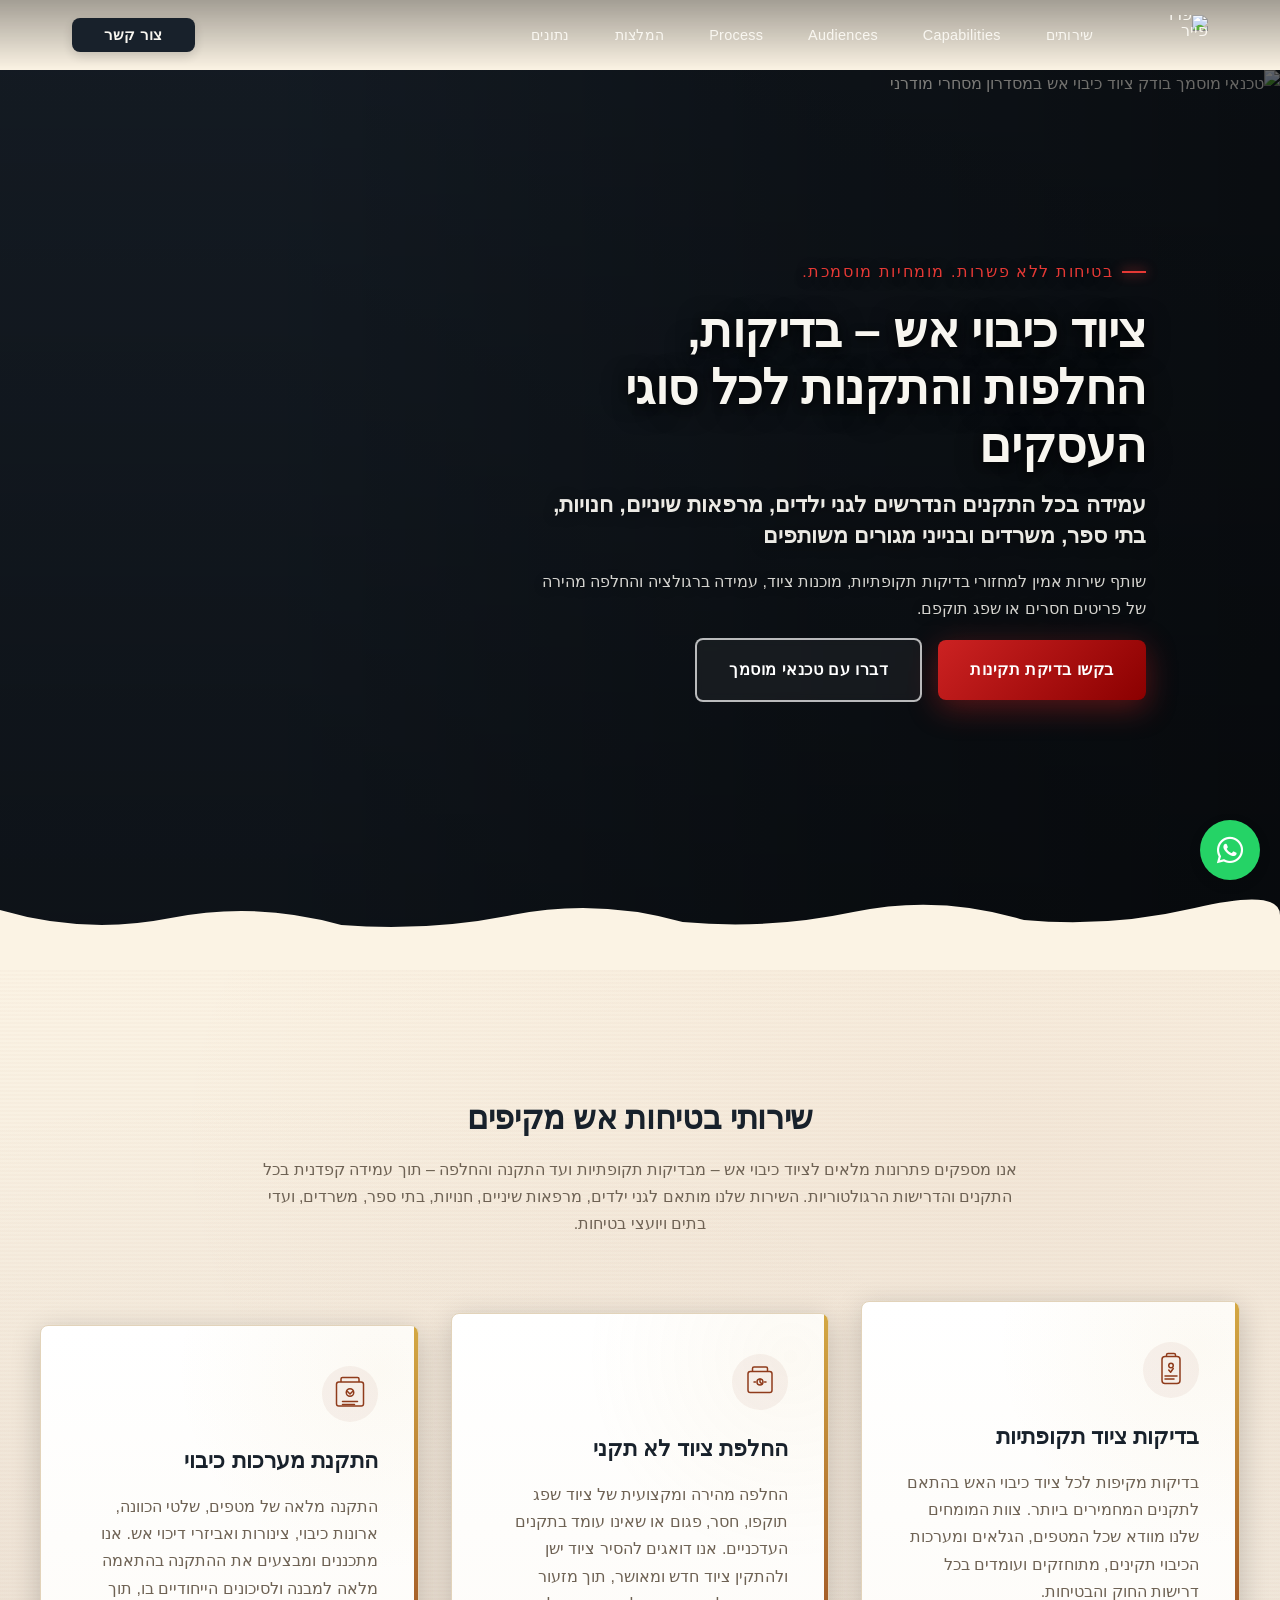
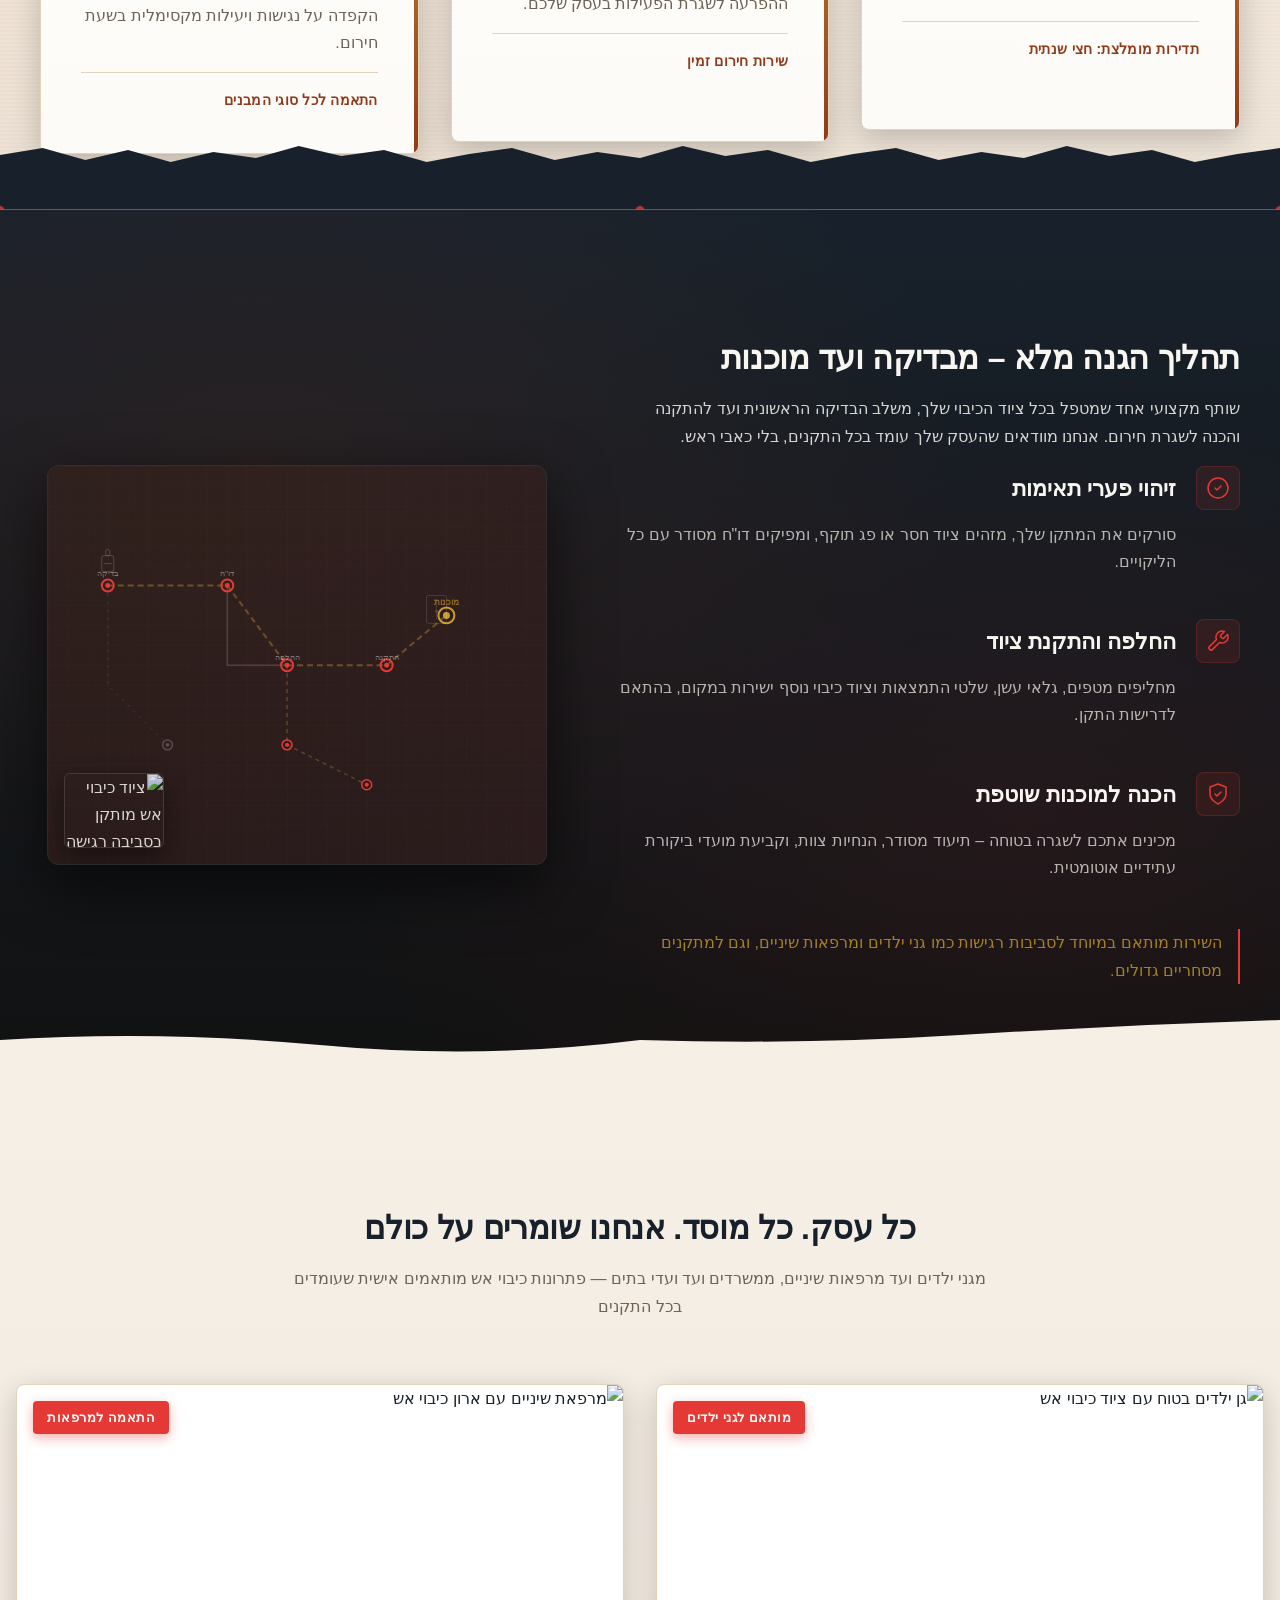
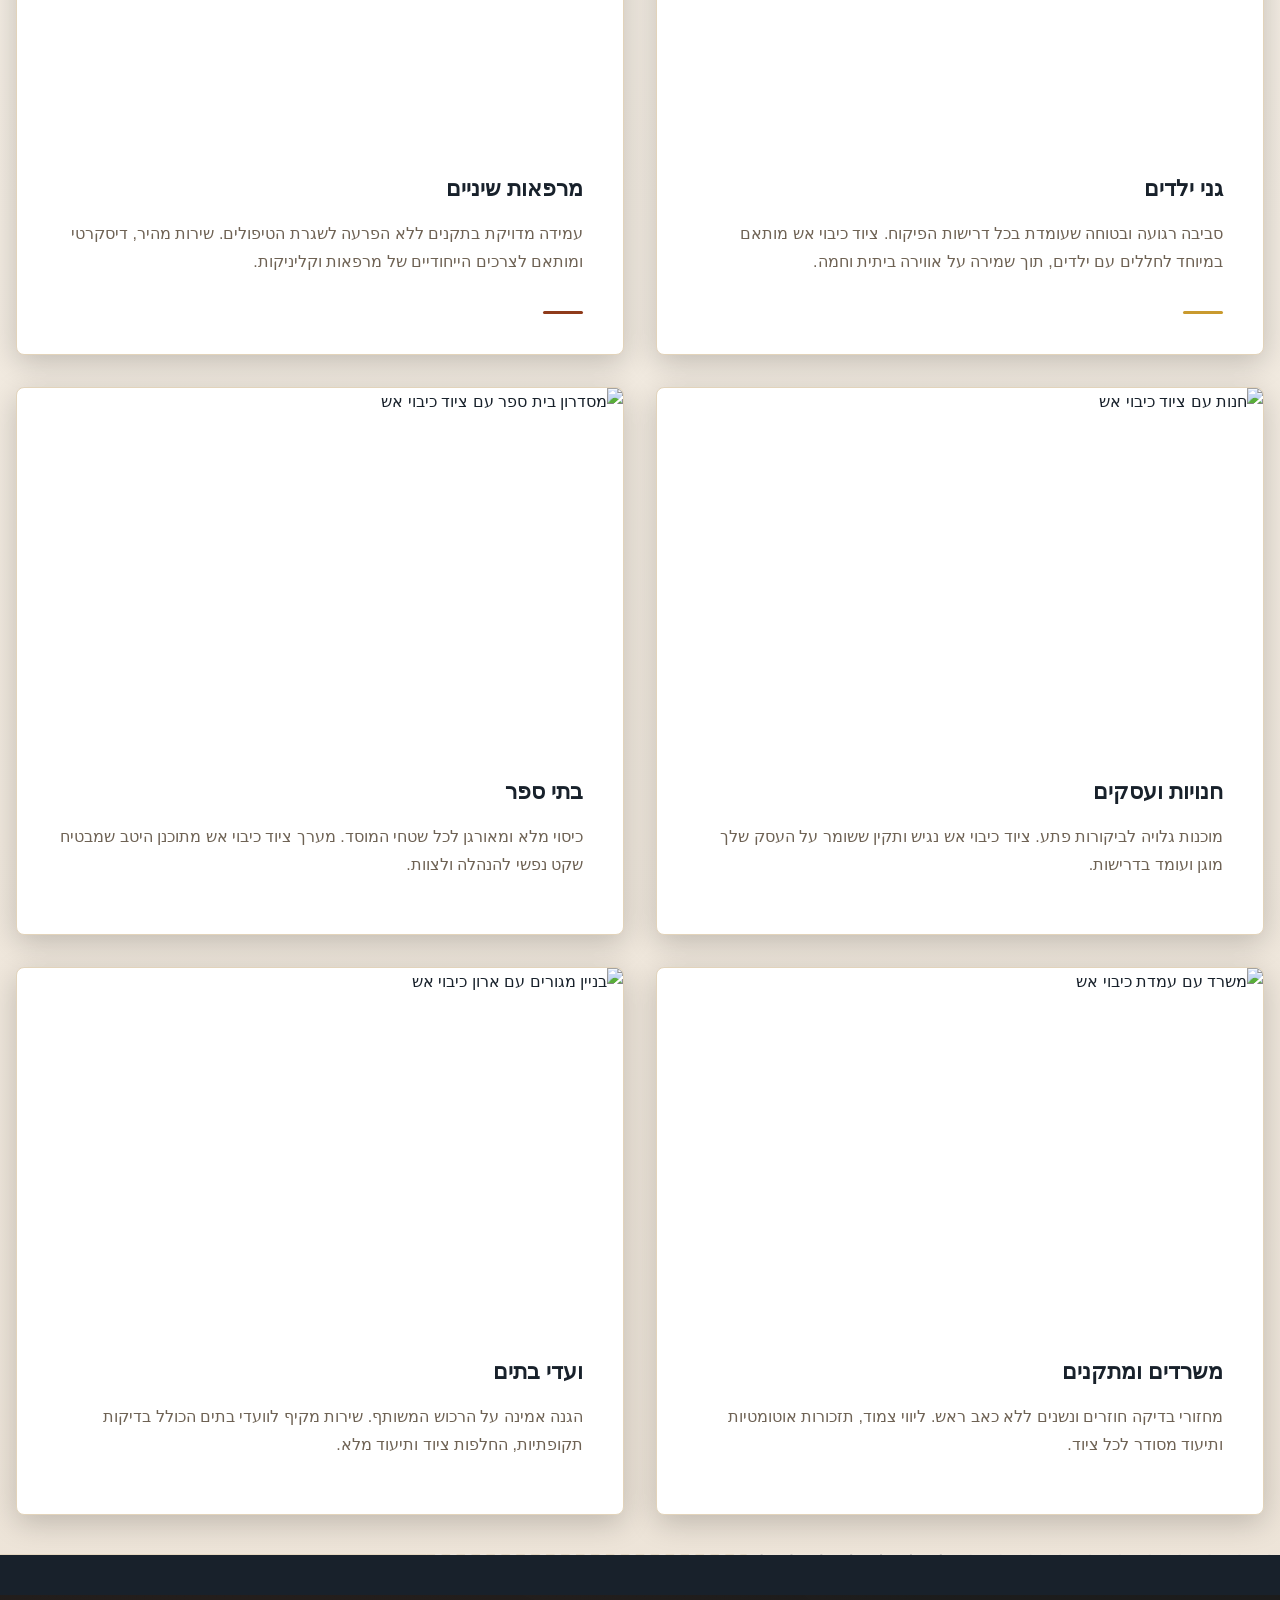
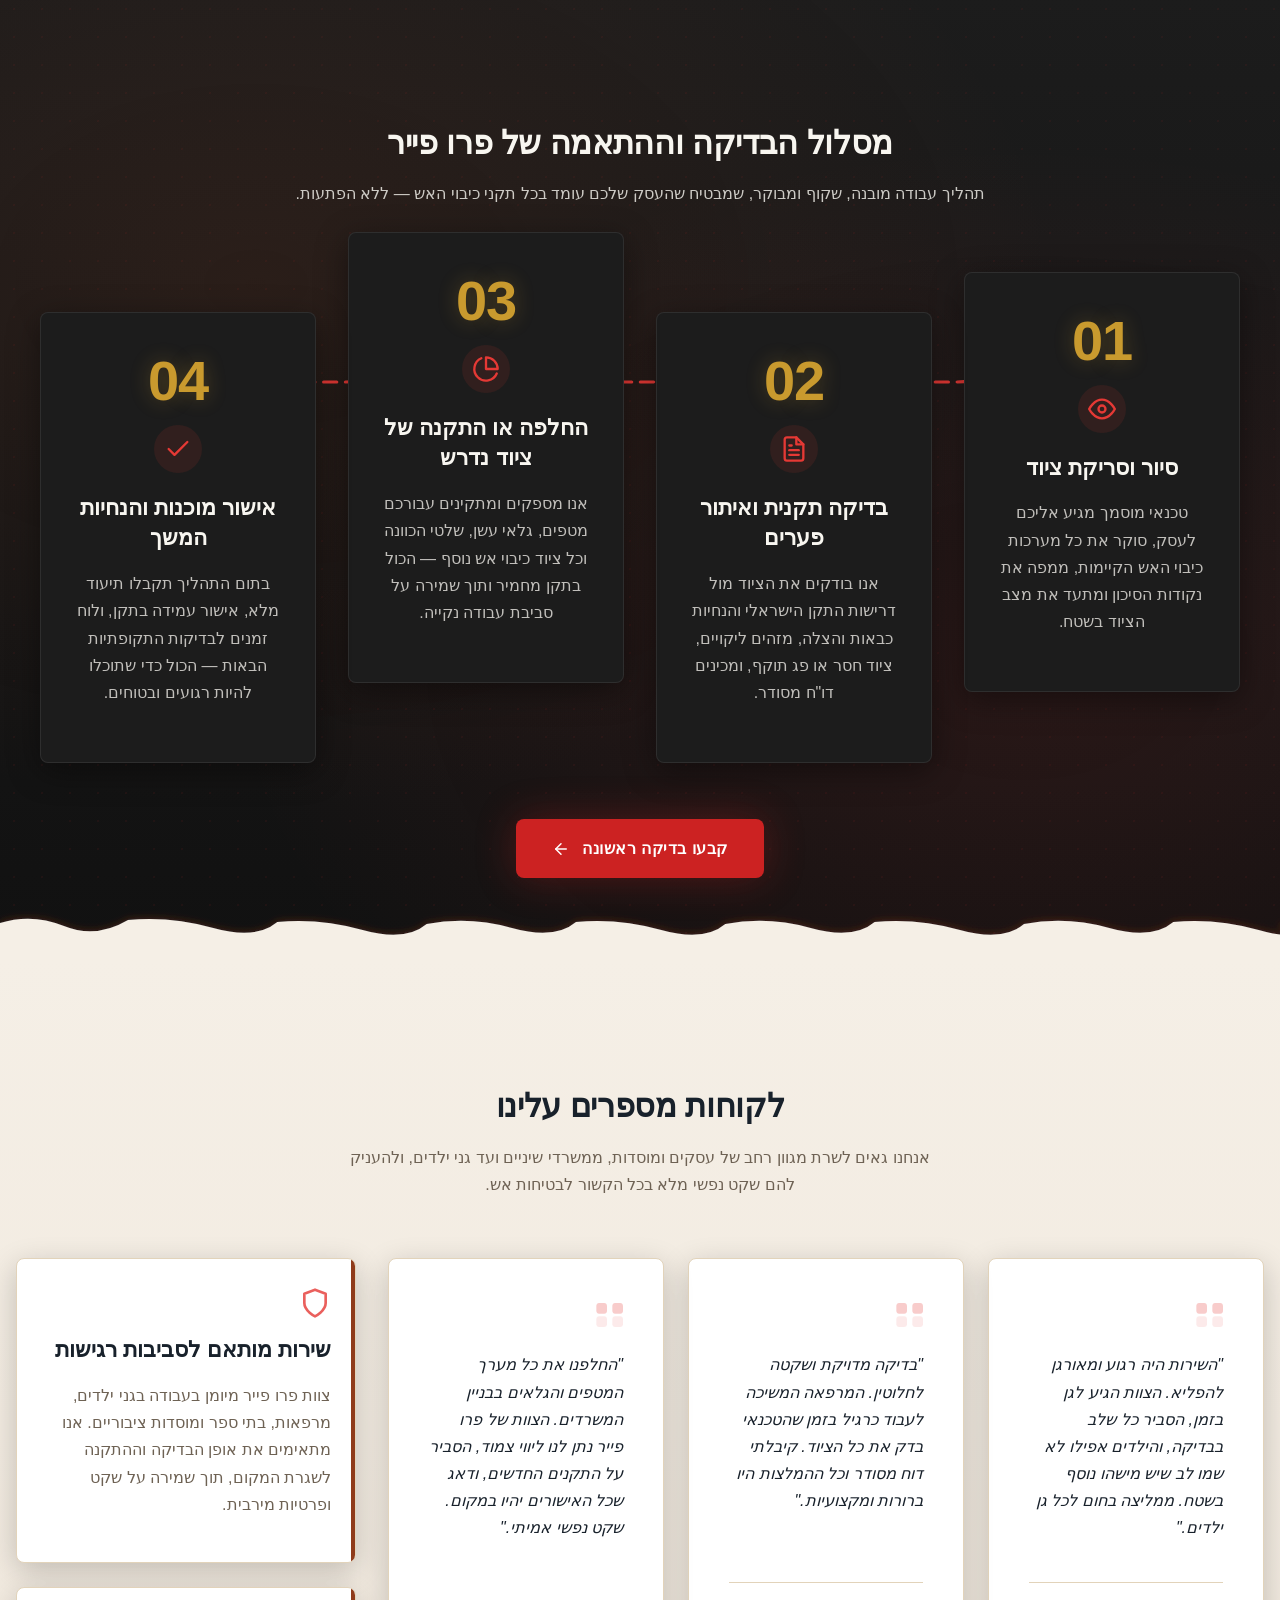
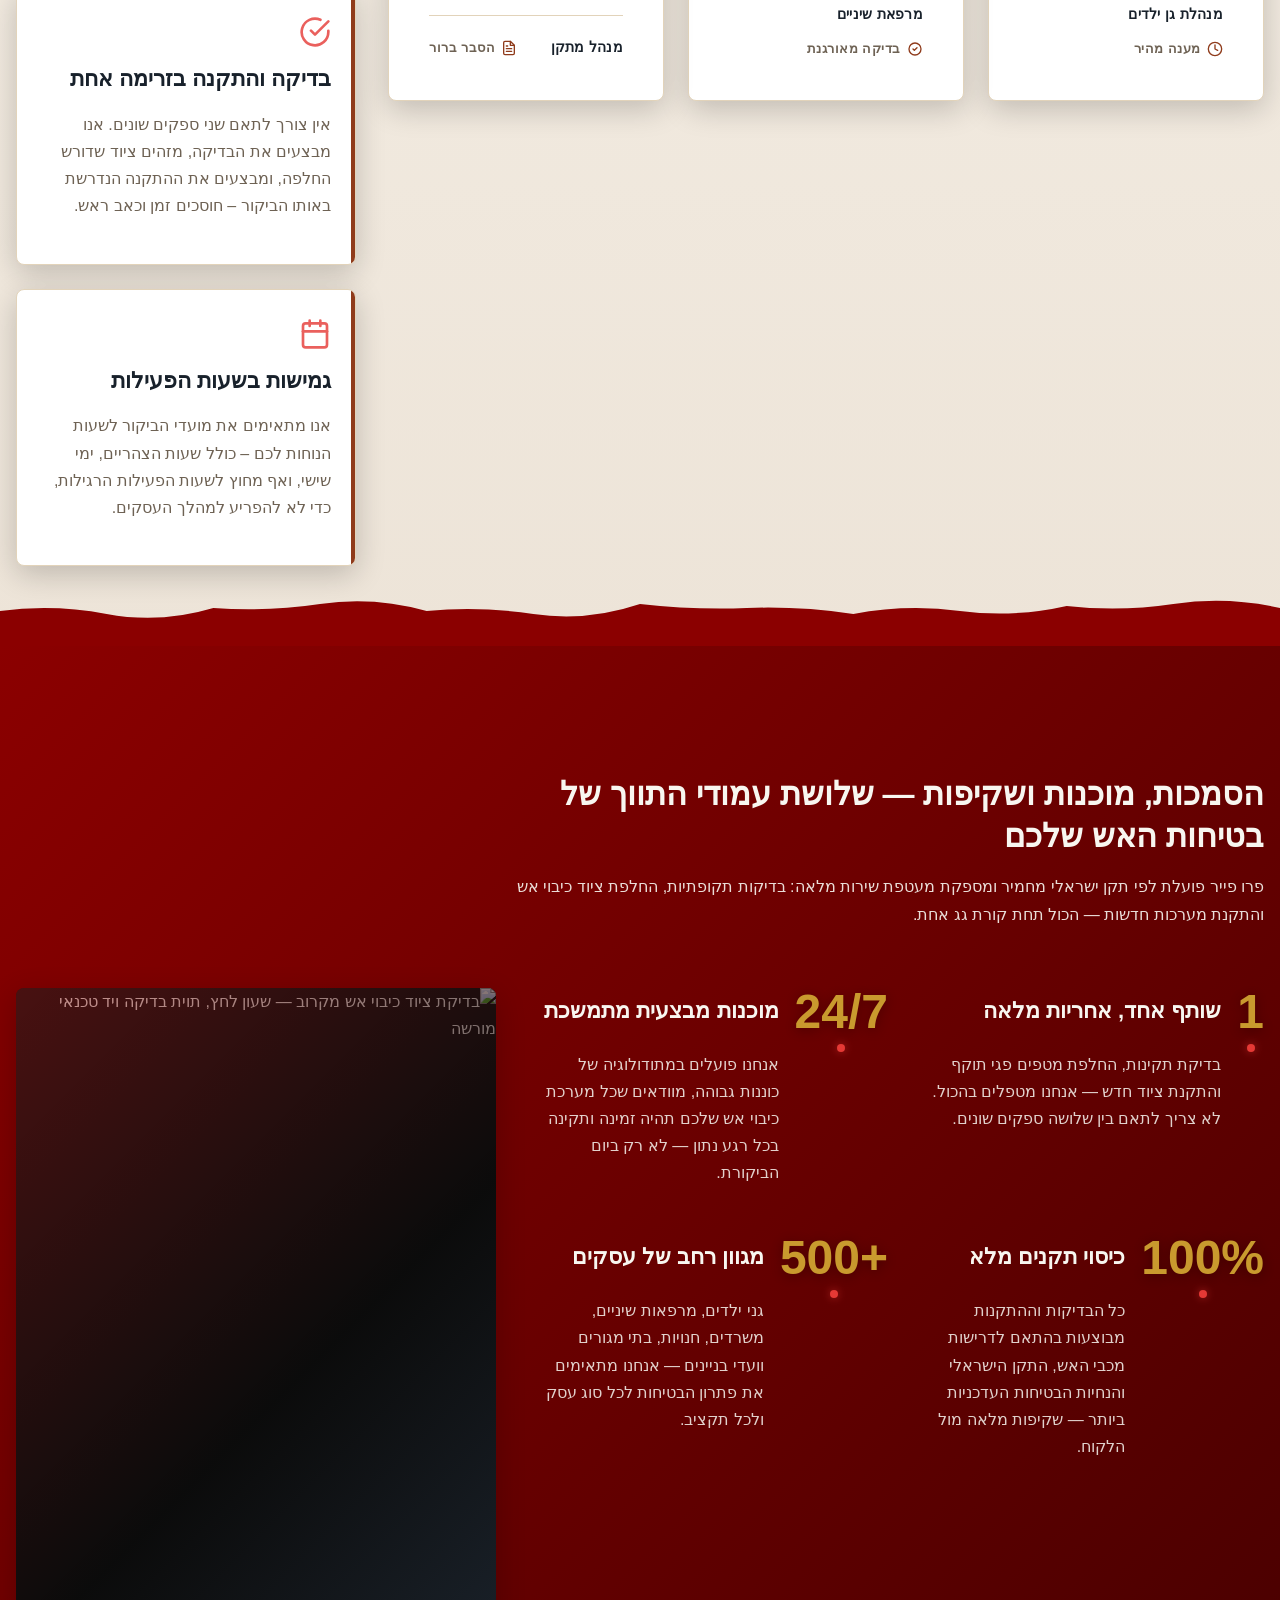
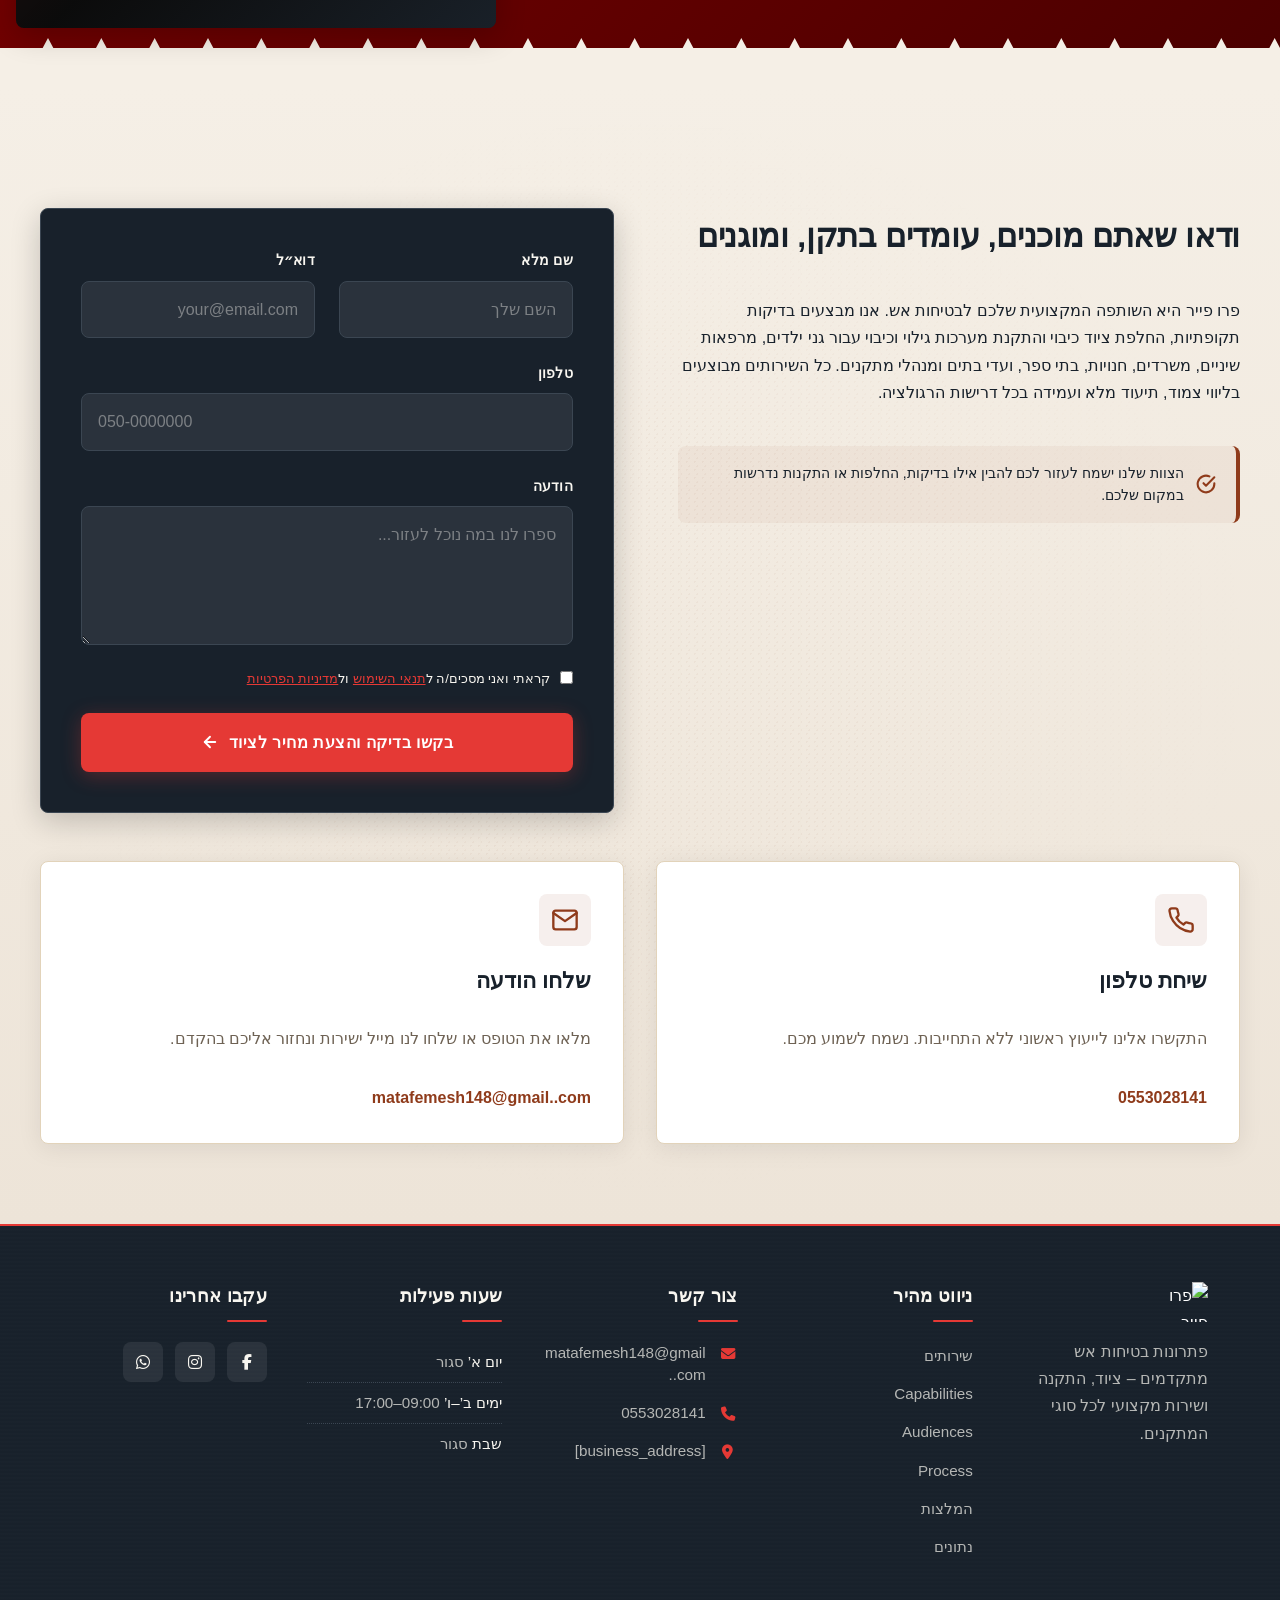
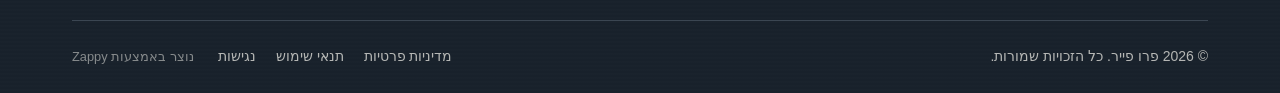
==== commit f27b835a: "Background sync: Progressive GitHub Sync" ====
--- a/public/index.html
+++ b/public/index.html
@@ -1 +1 @@
-<!doctype html><html dir="rtl" lang="he"><head><meta charset="UTF-8"><meta content="width=device-width,initial-scale=1" name="viewport"><meta content="index, follow" name="robots"><title>הגנו על מה שחשוב — ציוד כיבוי אש מקצועי — פרו פייר</title><meta content="פרו פייר – השותף המהימן שלכם לבטיחות אש. מתמחים בבדיקות, התקנות ושירות לציוד כיבוי מתקדם לגנים, מרפאות ועסקים. שמרו על שקט נפשי ועמידה בתקנים. חייגו עכשיו!" name="description"><meta content="ציוד כיבוי אש, רשימת ציוד כיבוי אש, ציוד בטיחות אש לבית, שירותי בטיחות אש, פרו פייר" name="keywords"><link href="/assets/favicon.ico" rel="icon" type="image/x-icon"><link href="/assets/favicon-16x16.png" rel="icon" type="image/png" sizes="16x16"><link href="/assets/favicon-32x32.png" rel="icon" type="image/png" sizes="32x32"><link href="/assets/favicon-48x48.png" rel="icon" type="image/png" sizes="48x48"><link href="/assets/favicon-192x192.png" rel="icon" type="image/png" sizes="192x192"><link href="/assets/favicon-512x512.png" rel="icon" type="image/png" sizes="512x512"><link href="/assets/apple-touch-icon.png" rel="apple-touch-icon"><script>!function(){"use strict";var t="b3f1129e-dbab-4f78-b903-a5de6278b7f2",e="https://api.zappy5.com/api/analytics/track",a=18e5,n=2592e6,o=!0,i=!0,r=!0;var s=function(){var e="zappy_visitor_"+t,a=null;try{if(a=localStorage.getItem(e)){var o=JSON.parse(a),i=Date.now();if(i-o.created<n)return o.lastSeen=i,localStorage.setItem(e,JSON.stringify(o)),o.id}}catch(t){console.warn("Zappy Analytics: LocalStorage not available")}var r="zv_"+Date.now()+"_"+Math.random().toString(36).substr(2,9);try{localStorage.setItem(e,JSON.stringify({id:r,created:Date.now(),lastSeen:Date.now()}))}catch(t){}return r}(),c=function(){var e="zappy_session_"+t,n=null;try{if(n=sessionStorage.getItem(e)){var o=JSON.parse(n),i=Date.now();if(i-o.timestamp<a)return o.timestamp=i,sessionStorage.setItem(e,JSON.stringify(o)),o.id}}catch(t){console.warn("Zappy Analytics: SessionStorage not available")}var r="zs_"+Date.now()+"_"+Math.random().toString(36).substr(2,9);try{sessionStorage.setItem(e,JSON.stringify({id:r,timestamp:Date.now()}))}catch(t){}return r}();function l(a,n){n=n||{};var o={website_id:t,event_type:a,page_path:window.location.pathname,referrer:document.referrer||"direct",visitor_id:s,session_id:c,metadata:n};if(navigator.sendBeacon){var i=new Blob([JSON.stringify(o)],{type:"application/json"});navigator.sendBeacon(e,i)}else fetch(e,{method:"POST",headers:{"Content-Type":"application/json"},body:JSON.stringify(o),keepalive:!0}).catch(function(t){console.warn("Zappy Analytics: Failed to track event",t)})}o&&l("pageview",{title:document.title,url:window.location.href}),i&&document.addEventListener("click",function(t){var e=t.target;if("BUTTON"===e.tagName||e.closest("button")){var a="BUTTON"===e.tagName?e:e.closest("button");l("click",{element:"button",text:a.textContent.trim().substring(0,100),id:a.id||null,class:a.className||null})}else if("A"===e.tagName||e.closest("a")){var n="A"===e.tagName?e:e.closest("a");l("navigation",{element:"link",text:n.textContent.trim().substring(0,100),href:n.href,external:n.hostname!==window.location.hostname})}},!0),r&&document.addEventListener("submit",function(t){var e=t.target;l("form_submit",{form_id:e.id||null,form_name:e.name||null,form_action:e.action||null,form_method:e.method||"GET"})},!0);var d=Date.now();window.addEventListener("beforeunload",function(){l("page_unload",{time_on_page:Math.floor((Date.now()-d)/1e3),page_path:window.location.pathname})}),window.zappyAnalytics={track:l,getVisitorId:function(){return s},getSessionId:function(){return c}}}()</script><script>!function(){"use strict";if(!window.zappyFireMarketingEvent){var t={begin_checkout:"checkout_started",purchase:"checkout_complete",add_to_cart:"add_to_cart",view_product:"view_product"},e={whatsapp_click:{ga4:"contact",meta:"Contact",gtm:"whatsapp_click",ecom:!1},phone_click:{ga4:"contact",meta:"Contact",gtm:"phone_click",ecom:!1},contact_form_submitted:{ga4:"generate_lead",meta:"Lead",gtm:"contact_form_submitted",ecom:!1},checkout_started:{ga4:"begin_checkout",meta:"InitiateCheckout",gtm:"begin_checkout",ecom:!0},checkout_complete:{ga4:"purchase",meta:"Purchase",gtm:"purchase",ecom:!0},product_inquiry:{ga4:"generate_lead",meta:"Lead",gtm:"product_inquiry",ecom:!1},add_to_cart:{ga4:"add_to_cart",meta:"AddToCart",gtm:"add_to_cart",ecom:!0},view_product:{ga4:"view_item",meta:"ViewContent",gtm:"view_item",ecom:!0}};window.zappyFireMarketingEvent=function(r,o,u){try{u=u||{};var p=t[r]||r,d=e[p];if(!d)return;if((o=o||{}).pagePath||o.page_path||(o.pagePath=a()),"checkout_complete"===p){var l=String(o.orderId||o.order_id||o.transaction_id||"");if(l&&function(t){if(!t)return!1;try{return"1"===sessionStorage.getItem(i(t))}catch(t){return!1}}(l))return;l&&function(t){if(t)try{sessionStorage.setItem(i(t),"1")}catch(t){}}(l)}if(!u.skipFirstParty)try{window.zappyAnalytics&&"function"==typeof window.zappyAnalytics.track&&window.zappyAnalytics.track(p,o)}catch(t){}try{if(window.dataLayer=window.dataLayer||[],d.ecom){var _=c(p,o),m={};_.transaction_id&&(m.transaction_id=_.transaction_id),null!=_.value&&(m.value=_.value),_.currency&&(m.currency=_.currency),_.items&&(m.items=_.items),window.dataLayer.push({event:d.gtm,ecommerce:m}),"checkout_complete"!==p&&"checkout_started"!==p||window.dataLayer.push({event:p,ecommerce:m})}else{var s={event:d.gtm};for(var h in o)Object.prototype.hasOwnProperty.call(o,h)&&(s[h]=o[h]);window.dataLayer.push(s)}}catch(t){}try{"function"==typeof window.gtag&&window.gtag("event",d.ga4,c(p,o))}catch(t){}try{"function"==typeof window.fbq&&window.fbq("track",d.meta,function(t,e){for(var r=n(e=e||{}),a=parseFloat(null!=e.value?e.value:null!=e.total?e.total:0)||0,c=String(e.currency||"USD").toUpperCase(),i=[],o=0,u=0;u<r.length;u++)r[u].item_id&&i.push(r[u].item_id),o+=r[u].quantity||1;if("checkout_complete"===t)return{value:a,currency:c,content_ids:i.length?i:void 0,content_type:"product",num_items:o||void 0,order_id:String(e.order_id||e.orderId||e.transaction_id||e.orderNumber||"")||void 0};if("checkout_started"===t)return{value:a,currency:c,content_ids:i.length?i:void 0,content_type:"product",num_items:o||parseInt(null!=e.itemCount?e.itemCount:0,10)||void 0};if("add_to_cart"===t){var p=String(e.productId||e.product_id||i[0]||"");return{value:a||(r[0]?r[0].price*r[0].quantity:0),currency:c,content_ids:p?[p]:i.length?i:void 0,content_type:"product",content_name:e.productName||e.product_name||r[0]&&r[0].item_name,num_items:parseInt(null!=e.quantity?e.quantity:o||1,10)||1}}if("view_product"===t){var d=String(e.productId||e.product_id||i[0]||"");return{value:a||parseFloat(null!=e.price?e.price:0)||0,currency:c,content_ids:d?[d]:i.length?i:void 0,content_type:"product",content_name:e.productName||e.product_name||r[0]&&r[0].item_name}}return"whatsapp_click"===t||"phone_click"===t?{content_name:"whatsapp_click"===t?"WhatsApp":"Phone",content_category:"contact"}:"contact_form_submitted"===t||"product_inquiry"===t?{content_name:"product_inquiry"===t?"Product inquiry":"Contact form",content_category:e.productName||e.product_name||void 0}:e}(p,o))}catch(t){}}catch(t){}};var r=Object.create(null);document.addEventListener("click",function(t){try{var e=t.target;if(!e)return;var r=u(e,".whatsapp-float, a.whatsapp-float, [data-zappy-whatsapp]"),n=function(t){for(var e=t;e&&e!==document;){if("A"===e.tagName)return e;e=e.parentElement}return null}(e),c=n&&n.href||"";if(r||n&&function(t){if(!t)return!1;var e=String(t).toLowerCase();return-1!==e.indexOf("wa.me/")||-1!==e.indexOf("api.whatsapp.com")||-1!==e.indexOf("whatsapp.com/send")||0===e.indexOf("whatsapp:")}(c)){if(!o("wa:"+c)){var i=r?"float":"link";window.zappyFireMarketingEvent("whatsapp_click",{source:i,href:c||null,pagePath:a()})}return}var p=u(e,".phone-header-btn, .nav-phone-btn, .call-btn, [data-zappy-phone]"),d="";if(n&&n.href&&0===String(n.href).toLowerCase().indexOf("tel:")?d=n.href:p&&p.href&&0===String(p.href).toLowerCase().indexOf("tel:")&&(d=p.href),p||d){var l="";return d&&(l=String(d).replace(/^tel:/i,"").trim()),void(o("tel:"+(l||p&&p.id||"btn"))||window.zappyFireMarketingEvent("phone_click",{source:p?"button":"link",phone:l||null,href:d||null,pagePath:a()}))}}catch(t){}},!0)}function a(){try{if(window.ZAPPY_CONFIG&&window.ZAPPY_CONFIG.currentPagePath)return window.ZAPPY_CONFIG.currentPagePath}catch(t){}try{return window.location.pathname||"/"}catch(t){return"/"}}function n(t){var e=(t=t||{}).items||t.cartItems||t.cart_items||t.lineItems||[];Array.isArray(e)||(e=[]);for(var r=[],a=0;a<e.length;a++){var n=e[a];if(n&&"object"==typeof n){var c=String(n.item_id||n.productId||n.product_id||n.id||"").trim(),i=String(n.item_name||n.productName||n.product_name||n.name||"").trim(),o=parseFloat(null!=n.price?n.price:null!=n.unitPrice?n.unitPrice:0)||0,u=Math.max(1,parseInt(null!=n.quantity?n.quantity:null!=n.qty?n.qty:1,10)||1);(c||i)&&r.push({item_id:c||i,item_name:i||c,price:o,quantity:u})}}return r}function c(t,e){var r=n(e=e||{}),c=parseFloat(null!=e.value?e.value:null!=e.total?e.total:0)||0,i=String(e.currency||"USD").toUpperCase();if("checkout_complete"===t)return{transaction_id:String(e.transaction_id||e.orderId||e.order_id||e.orderNumber||"")||void 0,value:c,currency:i,items:r};if("checkout_started"===t)return{value:c,currency:i,items:r};if("add_to_cart"===t){var o=r.length?r:[{item_id:String(e.productId||e.product_id||""),item_name:String(e.productName||e.product_name||""),price:parseFloat(null!=e.value?e.value:null!=e.price?e.price:0)||0,quantity:parseInt(null!=e.quantity?e.quantity:1,10)||1}].filter(function(t){return t.item_id||t.item_name});return{value:c||(o[0]?o[0].price*o[0].quantity:0),currency:i,items:o}}if("view_product"===t){var u=r.length?r:[{item_id:String(e.productId||e.product_id||""),item_name:String(e.productName||e.product_name||""),price:parseFloat(null!=e.price?e.price:null!=e.value?e.value:0)||0,quantity:1}].filter(function(t){return t.item_id||t.item_name});return{currency:i,value:c||(u[0]?u[0].price:0),items:u}}return"whatsapp_click"===t||"phone_click"===t?{method:"whatsapp_click"===t?"whatsapp":"phone",page_path:e.pagePath||a()}:"contact_form_submitted"===t||"product_inquiry"===t?{page_path:e.pagePath||a()}:e}function i(t){return"zappy_purchase_fired_"+String(t||"")}function o(t){var e=Date.now();return!!(r[t]&&e-r[t]<800)||(r[t]=e,!1)}function u(t,e){return t&&t.closest?t.closest(e):null}}()</script><meta content="הגנו על מה שחשוב — ציוד כיבוי אש מקצועי — פרו פייר" property="og:title"><meta content="פרו פייר – השותף המהימן שלכם לבטיחות אש. מתמחים בבדיקות, התקנות ושירות לציוד כיבוי מתקדם לגנים, מרפאות ועסקים. שמרו על שקט נפשי ועמידה בתקנים. חייגו עכשיו!" property="og:description"><meta content="summary_large_image" name="twitter:card"><meta content="הגנו על מה שחשוב — ציוד כיבוי אש מקצועי — פרו פייר" name="twitter:title"><meta content="פרו פייר – השותף המהימן שלכם לבטיחות אש. מתמחים בבדיקות, התקנות ושירות לציוד כיבוי מתקדם לגנים, מרפאות ועסקים. שמרו על שקט נפשי ועמידה בתקנים. חייגו עכשיו!" name="twitter:description"><meta content="website" property="og:type"><meta content="he_IL" property="og:locale"><style>.skip-link{position:absolute;top:0;left:0;transform:translateY(-200%);padding:12px 18px;background:var(--bg-dark,#1a1a1a);color:var(--text-light,#fff);font-weight:600;border-radius:0 0 8px 0;z-index:10000}.skip-link:focus{transform:none;outline:2px solid var(--ring,#fff);outline-offset:2px}:focus-visible{outline:2px solid var(--ring,currentColor);outline-offset:3px}</style><link href="/assets/favicon.ico" rel="icon" type="image/x-icon"><link href="/assets/favicon-16x16.png" rel="icon" type="image/png" sizes="16x16"><link href="/assets/favicon-32x32.png" rel="icon" type="image/png" sizes="32x32"><link href="/assets/favicon-48x48.png" rel="icon" type="image/png" sizes="48x48"><link href="/assets/favicon-192x192.png" rel="icon" type="image/png" sizes="192x192"><link href="/assets/favicon-512x512.png" rel="icon" type="image/png" sizes="512x512"><link href="/assets/apple-touch-icon.png" rel="apple-touch-icon"><link href="https://cdn.jsdelivr.net/npm/vanilla-cookieconsent@3/dist/cookieconsent.css" rel="stylesheet"><style id="zappy-critical-above-fold-css">html{box-sizing:border-box;-webkit-text-size-adjust:100%}*,::after,::before{box-sizing:inherit}body{margin:0;min-width:320px;overflow-x:clip}img,svg,video{max-width:100%;height:auto}main{display:block}.container{width:min(100% - 32px,1200px);margin-inline:auto}.navbar,header .navbar,header[role=banner],nav.navbar{position:relative;z-index:1000;width:100%}.nav-container,.navbar .container{display:flex;align-items:center;justify-content:space-between;min-height:64px}.logo,.logo-link img{display:block;width:35px;height:35px;object-fit:contain}#navMenu,.nav-menu{list-style:none;margin:0;padding:0}#navMenu a,.nav-menu a,.navbar .nav-links a,.navbar a{color:inherit;text-decoration:none}#navMenu .sub-menu,.nav-menu .sub-menu,.navbar .sub-menu{display:none}.fa,.fa-brands,.fa-regular,.fa-solid,.fab,.far,.fas{display:inline-block;min-width:1em;text-align:center}html:not(#zappy-noop) .navbar:has(.nav-ecommerce-icons)>.phone-header-btn,html:not(#zappy-noop)[data-zappy-site-type=ecommerce] .phone-header-btn{display:none!important;visibility:hidden!important;width:0!important;height:0!important;pointer-events:none!important}.zappy-preview-empty-store-cta{display:none!important;visibility:hidden!important;height:0!important;max-height:0!important;overflow:hidden!important;margin:0!important;padding:0!important;border:0!important;box-shadow:none!important}.zappy-catalog-menu{background:var(--surface-color,var(--surface,linear-gradient(135deg,#f8f9fa 0,#fff 100%)));border-bottom:1px solid var(--border-color,#e5e7eb);padding:0;position:sticky;top:0;z-index:90}.zappy-catalog-menu.rtl,.zappy-catalog-menu[dir=rtl]{direction:rtl}.zappy-catalog-menu.ltr,.zappy-catalog-menu[dir=ltr]{direction:ltr}.catalog-menu-container{max-width:1440px;margin:0 auto;display:flex;align-items:center;gap:8px;padding:10px 24px;overflow:visible}.catalog-menu-categories,.catalog-menu-list{display:flex;align-items:center;gap:4px;flex-wrap:wrap;margin:0;padding:0;list-style:none}.catalog-menu-item{display:inline-flex;align-items:center;padding:8px 16px;font-size:14px;font-weight:500;color:var(--text-color,var(--text,#374151));text-decoration:none;border-radius:20px;white-space:nowrap}.catalog-menu-all{background:var(--primary-color,var(--primary,#111));color:var(--text-light,#fff)!important}.catalog-menu-parent{position:relative;display:inline-flex;align-items:center}.catalog-menu-trigger{display:inline-flex;align-items:center;gap:6px}.catalog-menu-chevron{flex-shrink:0}.catalog-menu-parent>.sub-menu{display:none!important;visibility:hidden!important;opacity:0!important;pointer-events:none!important}.hero-section,.index-hero-section,section[class*=hero]{position:relative;overflow:hidden}.hero-section,.index-hero-section{min-height:560px}section[data-hero-type*=fullscreen]{min-height:100vh}.hero-bg-image,.hero-bg-wrapper,section[class*=hero] [class*=hero-bg]{position:absolute;inset:0;width:100%;height:100%}.hero-bg-image img,.hero-bg-wrapper img,section[class*=hero] [data-hero-bg],section[class*=hero] img[data-hero-background=true]{width:100%!important;height:100%!important;object-fit:cover!important;display:block}.hero-content,section[class*=hero] .container{position:relative;z-index:2}@media(max-width:768px){:root{--header-height:72px;--total-header-height:72px;--zappy-mobile-menu-top:72px}html[data-zappy-site-type=ecommerce] body{padding-top:var(--total-header-height,72px)}html[data-zappy-site-type=ecommerce] body>.navbar:not(.zappy-catalog-menu),html[data-zappy-site-type=ecommerce] body>nav.navbar{position:fixed!important;top:0;left:0;right:0;z-index:100000;width:100%;margin-bottom:0}.zappy-catalog-menu{position:fixed;top:var(--header-height,72px);left:0;right:0;z-index:99999}.nav-container,.navbar .container{min-height:60px}#navMenu,.nav-menu{max-width:100vw;overflow-x:hidden}.hero-section,.index-hero-section,section[class*=hero],section[data-hero-type*=fullscreen]{min-height:100svh}.hero-bg-image,.hero-bg-wrapper,.hero-scrim{min-height:100svh}}:root{--zappy-header-stack-height:calc(var(--zappy-announcement-height, 40px) + var(--header-height, 72px))}body:has(.zappy-announcement-bar) .navbar:not(.zappy-catalog-menu):not(.mobile-search-panel),body:has(.zappy-announcement-bar) header.navbar,body:has(.zappy-announcement-bar) nav.navbar:not(.zappy-catalog-menu){top:var(--zappy-announcement-height,40px)!important}body:has(.zappy-announcement-bar) .index-hero-section,body:has(.zappy-announcement-bar) main>section[class*=hero]:first-of-type,body:has(.zappy-announcement-bar) section[data-hero-type^=fullscreen]{margin-top:calc(-1 * var(--zappy-header-stack-height))!important;padding-top:calc(var(--zappy-header-stack-height))!important}[data-zappy-content-align]{display:flex!important;flex-direction:column!important}[data-zappy-content-align^=top-]{justify-content:flex-start!important}[data-zappy-content-align^=center-],[data-zappy-content-align^=lower-],[data-zappy-content-align^=upper-]{justify-content:center!important}[data-zappy-content-align^=bottom-]{justify-content:flex-end!important}[data-zappy-content-align$="-left"],[data-zappy-content-align$="-mid-left"]{align-items:flex-start!important;text-align:start!important}[data-zappy-content-align$="-center"]{align-items:center!important;text-align:center!important}[data-zappy-content-align$="-mid-right"],[data-zappy-content-align$="-right"]{align-items:flex-end!important;text-align:end!important}[data-zappy-content-align] [data-zappy-align-target]{margin-left:auto;margin-right:auto}[data-zappy-content-align$="-center"] [data-zappy-align-target],[data-zappy-content-align$="-center"] [data-zappy-align-target]>*{text-align:center!important}</style><link href="/styles.css" rel="stylesheet"><script>window.ZAPPY_WEBSITE_ID="b3f1129e-dbab-4f78-b903-a5de6278b7f2",window.ZAPPY_API_BASE="https://api.zappy5.com"</script><link href="/assets/site-image-index-hero-image-1.webp" rel="preload" as="image" fetchpriority="high"><style id="zappy-dropdown-submenu-styles">#navMenu li:has(.sub-menu),.nav-menu li:has(.sub-menu),.navbar li:has(.sub-menu),nav li:has(.sub-menu){position:relative}#navMenu .sub-menu,.nav-menu .sub-menu,.navbar .sub-menu,nav .sub-menu{display:block!important;position:absolute!important;top:100%;left:0;min-width:220px;border-radius:8px;box-shadow:0 8px 25px rgba(0,0,0,.15);padding:8px 0;opacity:0;visibility:hidden;transform:translateY(10px);transition:all .3s ease;z-index:1000;list-style:none;pointer-events:none}#navMenu li:hover>.sub-menu,.nav-menu li:hover>.sub-menu,.navbar li:hover>.sub-menu,nav li:hover>.sub-menu{opacity:1!important;visibility:visible!important;transform:translateY(0)!important;pointer-events:auto!important}.sub-menu li{list-style:none;margin:0;padding:0}.sub-menu a{display:block!important;padding:10px 16px!important;color:var(--text-dark,#333)!important;font-weight:500;text-decoration:none;white-space:nowrap;transition:background-color .2s}.sub-menu .zappy-nav-child>a{padding-left:28px!important;font-size:.9em!important;opacity:.85!important}[dir=rtl] .sub-menu .zappy-nav-child>a,html[lang=ar] .sub-menu .zappy-nav-child>a,html[lang=he] .sub-menu .zappy-nav-child>a{padding-left:10px!important;padding-right:28px!important}.sub-menu .zappy-nav-parent>a{font-weight:600!important}.sub-menu a:hover{background-color:#f5f5f5}[dir=rtl] .nav-menu .sub-menu,[dir=rtl] .navbar .sub-menu,[dir=rtl] nav .sub-menu,html[lang=ar] .nav-menu .sub-menu,html[lang=ar] .navbar .sub-menu,html[lang=ar] nav .sub-menu,html[lang=he] .nav-menu .sub-menu,html[lang=he] .navbar .sub-menu,html[lang=he] nav .sub-menu{left:auto!important;right:0!important}.sub-menu:empty,.sub-menu:not(:has(li)):not(:has(> a)),.sub-menu:not(:has(li:not(.zappy-hidden-menu-item))):not(:has(> a)){display:none!important;opacity:0!important;visibility:hidden!important;pointer-events:none!important}li:has(.menu-group-title):hover>.sub-menu{opacity:1!important;visibility:visible!important;transform:translateY(0)!important;pointer-events:auto!important}#navMenu>li>.menu-group-title,.nav-menu>li>.menu-group-title{display:inline-block;padding:.5rem 1rem;cursor:default;user-select:none}@media (max-width:768px){#navMenu .sub-menu,.nav-menu .sub-menu,.navbar .sub-menu,nav .sub-menu{position:static!important;transform:none!important;box-shadow:none!important;background:0 0!important;max-height:0;overflow:hidden;opacity:0;visibility:hidden;transition:max-height .3s ease,opacity .3s ease;padding:0!important;border-radius:0!important}#navMenu .sub-menu.mobile-expanded,.nav-menu .sub-menu.mobile-expanded,.navbar .sub-menu.mobile-expanded{max-height:none!important;overflow-y:visible!important;opacity:1!important;visibility:visible!important;padding:8px 0 8px 16px!important}[dir=rtl] .sub-menu.mobile-expanded,html[lang=he] .sub-menu.mobile-expanded{padding:8px 16px 8px 0!important}#navMenu li:hover>.sub-menu,.nav-menu li:hover>.sub-menu,.navbar li:hover>.sub-menu,nav li:hover>.sub-menu{opacity:0;visibility:hidden;pointer-events:none}#navMenu li>.sub-menu.mobile-expanded,.nav-menu li>.sub-menu.mobile-expanded,.navbar li>.sub-menu.mobile-expanded,nav li>.sub-menu.mobile-expanded{opacity:1!important;visibility:visible!important;pointer-events:auto!important}#navMenu li:has(.sub-menu),.nav-menu li:has(.sub-menu),.navbar li:has(.sub-menu),nav li:has(.sub-menu){display:flex!important;flex-wrap:wrap!important;align-items:center!important;position:relative!important;min-height:44px!important}#navMenu li:has(.sub-menu)>a,.nav-menu li:has(.sub-menu)>a,.navbar li:has(.sub-menu)>a,nav li:has(.sub-menu)>a{flex:1!important;min-width:0!important}#navMenu li:has(.sub-menu)>.menu-group-title,.nav-menu li:has(.sub-menu)>.menu-group-title,.navbar li:has(.sub-menu)>.menu-group-title,nav li:has(.sub-menu)>.menu-group-title{flex:1!important;min-width:0!important;display:flex!important;align-items:center!important;padding:12px 16px!important;min-height:44px!important;line-height:1.4!important;font-weight:600!important;box-sizing:border-box!important}#navMenu li:has(.sub-menu)>.sub-menu,.nav-menu li:has(.sub-menu)>.sub-menu,.navbar li:has(.sub-menu)>.sub-menu,nav li:has(.sub-menu)>.sub-menu{flex-basis:100%!important;width:100%!important}#navMenu li:has(.sub-menu)>a [class*=arrow],#navMenu li:has(.sub-menu)>a [class*=chevron],.nav-menu li:has(.sub-menu)>a .fa-angle-down,.nav-menu li:has(.sub-menu)>a .fa-chevron-down,.nav-menu li:has(.sub-menu)>a [class*=arrow],.nav-menu li:has(.sub-menu)>a [class*=chevron],nav li:has(.sub-menu)>a [class*=arrow],nav li:has(.sub-menu)>a [class*=chevron]{display:none!important;visibility:hidden!important}.mobile-submenu-toggle{display:flex!important;align-items:center!important;justify-content:center!important;width:44px!important;height:auto!important;background:0 0!important;border:none!important;cursor:pointer!important;color:var(--text-light)!important;position:static!important;flex-shrink:0!important;align-self:stretch!important;z-index:2!important;padding:0!important;margin:0!important}.mobile-submenu-toggle::after{content:''!important;width:0!important;height:0!important;border-left:6px solid transparent!important;border-right:6px solid transparent!important;border-top:7px solid currentColor!important;transition:transform .3s ease!important}.mobile-submenu-toggle.expanded::after{transform:rotate(180deg)!important}.sub-menu a{padding:10px 0!important;display:block!important;color:var(--text-light)!important;white-space:normal!important}.sub-menu .zappy-nav-child>a{padding-left:28px!important;font-size:.9em!important;opacity:.85!important}[dir=rtl] .sub-menu .zappy-nav-child>a,html[lang=ar] .sub-menu .zappy-nav-child>a,html[lang=he] .sub-menu .zappy-nav-child>a{padding-left:0!important;padding-right:28px!important}.sub-menu .zappy-nav-parent>a{font-weight:600!important}#navMenu.active,.nav-menu.active{max-width:100vw!important;overflow-x:hidden!important;box-sizing:border-box!important}.navbar .sub-menu li a,.zappy-products-dropdown .sub-menu a,nav.navbar .sub-menu li a{color:var(--text-light)!important}}@media (min-width:769px){.mobile-submenu-toggle{display:none!important}}</style><style id="zappy-widget-visibility">html[dir=rtl] .whatsapp-float{right:20px!important;left:auto!important}html:not([dir]) .whatsapp-float,html[dir=ltr] .whatsapp-float{left:20px!important;right:auto!important}html[dir=rtl] #mic-access-tool-general-button,html[dir=rtl] #mic-init-access-tool #mic-access-tool-general-button,html[dir=rtl] #mic-init-access-tool .mic-access-tool-general-button,html[dir=rtl] ._access-icon,html[dir=rtl] .mic-access-tool-general-button{left:20px!important;right:auto!important}html:not([dir]) #mic-access-tool-general-button,html:not([dir]) #mic-init-access-tool #mic-access-tool-general-button,html:not([dir]) #mic-init-access-tool .mic-access-tool-general-button,html:not([dir]) ._access-icon,html:not([dir]) .mic-access-tool-general-button,html[dir=ltr] #mic-access-tool-general-button,html[dir=ltr] #mic-init-access-tool #mic-access-tool-general-button,html[dir=ltr] #mic-init-access-tool .mic-access-tool-general-button,html[dir=ltr] ._access-icon,html[dir=ltr] .mic-access-tool-general-button{right:20px!important;left:auto!important}@media (max-width:768px){.whatsapp-float{display:flex!important}}@media (min-width:769px){.whatsapp-float{display:flex!important}}@media (max-width:768px){#mic-access-tool-general-button,#mic-init-access-tool #mic-access-tool-general-button,#mic-init-access-tool .mic-access-tool-general-button,._access-icon,.mic-access-tool-general-button{display:flex!important;visibility:visible!important;opacity:1!important;pointer-events:auto!important}#mic-access-tool-box.opened-mic-access-tool,#mic-init-access-tool #mic-access-tool-box.opened-mic-access-tool,.mic-access-tool-box.opened-mic-access-tool{visibility:visible!important;opacity:1!important;pointer-events:auto!important}}@media (min-width:769px){#mic-access-tool-general-button,#mic-init-access-tool #mic-access-tool-general-button,#mic-init-access-tool .mic-access-tool-general-button,._access-icon,.mic-access-tool-general-button{display:flex!important;visibility:visible!important;opacity:1!important;pointer-events:auto!important}#mic-access-tool-box.opened-mic-access-tool,#mic-init-access-tool #mic-access-tool-box.opened-mic-access-tool,.mic-access-tool-box.opened-mic-access-tool{visibility:visible!important;opacity:1!important;pointer-events:auto!important}}</style></head><body><a href="#main" class="skip-link">דלג לתוכן הראשי</a><nav class="navbar" dir="rtl"><button class="mobile-toggle" aria-label="Menu" id="mobileToggle"><svg viewBox="0 0 24 24" fill="none" height="24" width="24" class="hamburger-icon" style="display:block !important"><path d="M3 12h18M3 6h18M3 18h18" stroke="currentColor" stroke-width="2" stroke-linecap="round"></path></svg> <svg viewBox="0 0 24 24" fill="none" height="24" width="24" class="close-icon" style="display:none !important"><path d="M18 6L6 18M6 6l12 12" stroke="currentColor" stroke-width="2" stroke-linecap="round"></path></svg></button> <button class="phone-header-btn" aria-label="Call" data-phone="[business_phone]"><svg viewBox="0 0 24 24" fill="currentColor" height="20" width="20"><path d="M22 16.92v3a2 2 0 0 1-2.18 2 19.79 19.79 0 0 1-8.63-3.07 19.5 19.5 0 0 1-6-6 19.79 19.79 0 0 1-3.07-8.67A2 2 0 0 1 4.11 2h3a2 2 0 0 1 2 1.72 12.84 12.84 0 0 0 .7 2.81 2 2 0 0 1-.45 2.11L8.09 9.91a16 16 0 0 0 6 6l1.27-1.27a2 2 0 0 1 2.11-.45 12.84 12.84 0 0 0 2.81.7A2 2 0 0 1 22 16.92z"></path></svg></button><div class="nav-container"><div class="nav-right-group"><div class="nav-brand"><a href="/" class="logo-link"><img alt="פרו פייר" decoding="async" height="35" src="/assets/site-image-image-1.webp" width="35" class="logo"></a></div><ul class="nav-menu" id="navMenu"><li><a href="#services">שירותים</a></li><li><a href="#capabilities">Capabilities</a></li><li><a href="#audiences">Audiences</a></li><li><a href="#process">Process</a></li><li><a href="#testimonials">המלצות</a></li><li><a href="#stats">נתונים</a></li><li class="mobile-contact-link nav-cta-mobile-item"><a href="#contact" class="nav-cta-btn">צור קשר</a></li></ul></div><div class="nav-cta-container"><a href="#contact" class="nav-cta-btn">צור קשר</a></div></div></nav><script>window.addEventListener("load",function(){const e=document.querySelector(".navbar, nav, header");if(!e)return void console.log("[Navbar] Navbar element not found");let t=document.getElementById("mobileToggle")||document.querySelector(".mobile-toggle")||document.querySelector(".hamburger")||document.querySelector(".hamburger-menu")||document.querySelector(".menu-toggle")||document.querySelector(".burger-menu")||document.querySelector('[aria-label="Menu"]')||document.querySelector('[aria-label="תפריט"]');const o=document.querySelector(".phone-header-btn"),n=window.getComputedStyle(e);let r=n.backgroundColor;if(console.log("[Navbar] Initial navbar background:",r),"transparent"===r||"rgba(0, 0, 0, 0)"===r||r.startsWith("rgba")&&r.includes(", 0)")){const e=n.backgroundImage;if(e&&"none"!==e)console.log("[Navbar] Navbar has background image/gradient, using dark text"),r="rgb(240, 240, 240)";else{const e=window.getComputedStyle(document.body).backgroundColor;console.log("[Navbar] Navbar transparent, using body background:",e),r=e}}const a=r.match(/\d+/g);if(a&&a.length>=3){const e=(.299*parseInt(a[0])+.587*parseInt(a[1])+.114*parseInt(a[2]))/255;console.log("[Navbar] Mobile button colors preserved from Claude CSS (luminance:",e.toFixed(2)+")");const n=document.createElement("style");n.id="zappy-mobile-nav-fix";document.documentElement.lang;document.documentElement.dir,n.textContent='\n        /* Hide mobile buttons on desktop, show only on mobile */\n        @media (min-width: 769px) {\n          .mobile-toggle,\n          .phone-header-btn {\n            display: none !important;\n          }\n        }\n        \n        /* Show and position mobile buttons correctly on mobile */\n        @media (max-width: 768px) {\n          .navbar,\n          nav.navbar {\n            min-height: 70px !important;\n          }\n\n          .mobile-toggle,\n          .phone-header-btn {\n            position: absolute !important;\n            top: 0 !important;\n            bottom: 0 !important;\n            margin-top: auto !important;\n            margin-bottom: auto !important;\n            transform: none !important;\n            z-index: 1001 !important;\n            display: flex !important;\n            align-items: center !important;\n            justify-content: center !important;\n            width: 36px !important;\n            height: 36px !important;\n            border-radius: 50% !important;\n            border: none !important;\n            cursor: pointer !important;\n            padding: 6px !important;\n            background: none !important;\n            color: var(--nav-text, var(--text-light)) !important;\n            touch-action: manipulation !important;\n            -webkit-tap-highlight-color: transparent !important;\n          }\n\n          html[data-zappy-site-type="ecommerce"] .phone-header-btn,\n          body[data-zappy-site-type="ecommerce"] .phone-header-btn,\n          html[data-zappy-site-type="ecommerce"] header .phone-header-btn,\n          html[data-zappy-site-type="ecommerce"] nav .phone-header-btn {\n            display: none !important;\n            visibility: hidden !important;\n            width: 0 !important;\n            height: 0 !important;\n            min-width: 0 !important;\n            overflow: hidden !important;\n          }\n          \n          /* LTR positioning (default): hamburger LEFT, phone RIGHT */\n          html:not([dir="rtl"]):not([lang="he"]):not([lang="ar"]) .mobile-toggle,\n          html[dir="ltr"] .mobile-toggle {\n            left: 12px !important;\n            right: auto !important;\n          }\n          html:not([dir="rtl"]):not([lang="he"]):not([lang="ar"]) .phone-header-btn,\n          html[dir="ltr"] .phone-header-btn {\n            right: 12px !important;\n            left: auto !important;\n          }\n          \n          /* RTL positioning: hamburger RIGHT, phone LEFT */\n          html[dir="rtl"] .mobile-toggle,\n          html[lang="he"] .mobile-toggle,\n          html[lang="ar"] .mobile-toggle {\n            right: 12px !important;\n            left: auto !important;\n          }\n          html[dir="rtl"] .phone-header-btn,\n          html[lang="he"] .phone-header-btn,\n          html[lang="ar"] .phone-header-btn {\n            left: 12px !important;\n            right: auto !important;\n          }\n          \n          /* CRITICAL: Ensure nav-container has min-height on mobile */\n          /* All children are positioned absolutely/fixed on mobile, so height:auto collapses to 0 */\n          .nav-container {\n            min-height: 70px !important;\n            position: relative !important;\n          }\n          \n          /* Ensure SVG icons are properly sized and inherit color */\n          .mobile-toggle svg,\n          .phone-header-btn svg {\n            width: 24px !important;\n            height: 24px !important;\n            /* Don\'t force display - let JavaScript control hamburger/close toggle */\n          }\n          \n          /* Reset nav-cta-container on mobile - remove desktop box-shadow/padding */\n          /* that creates a visible ghost box when CTA button is hidden */\n          .nav-cta-container {\n            box-shadow: none !important;\n            padding: 0 !important;\n          }\n          \n          /* Hide nav-cta-container entirely on mobile when there\'s no lang-switcher */\n          /* (only the CTA button is inside, and it\'s hidden on mobile) */\n          .nav-cta-container:not(:has(.lang-switcher)) {\n            display: none !important;\n          }\n          \n          /* CRITICAL: Prevent hero image fade gradient from bleeding over headline text */\n          /* The .image-fade-gradient has bottom: -30px (extends below parent) */\n          /* On mobile stacked layout, this overlaps the h1 text below the image */\n          .hero-image-column {\n            overflow: hidden !important;\n          }\n          .image-fade-gradient {\n            bottom: 0 !important;\n          }\n          \n          /* Hide desktop language switcher on mobile - hamburger menu handles it */\n          /* High specificity to override stored CSS */\n          .lang-switcher,\n          .nav-cta-container .lang-switcher,\n          .nav-container .lang-switcher,\n          .navbar .lang-switcher,\n          .navbar .nav-cta-container .lang-switcher {\n            display: none !important;\n          }\n        }\n      ';const r=document.getElementById("zappy-mobile-nav-fix");r&&r.remove(),document.head.appendChild(n),console.log("[Navbar] Critical CSS injected for mobile nav positioning");const i=window.innerWidth<=768;if(t){const e=t.querySelector(".hamburger-icon"),o=t.querySelector(".close-icon");e&&(e.style.setProperty("width","24px","important"),e.style.setProperty("height","24px","important"),e.style.setProperty("display","block","important")),o&&(o.style.setProperty("width","24px","important"),o.style.setProperty("height","24px","important"),o.style.setProperty("display","none","important")),i?(t.style.setProperty("position","absolute","important"),t.style.setProperty("top","0","important"),t.style.setProperty("bottom","0","important"),t.style.setProperty("margin-top","auto","important"),t.style.setProperty("margin-bottom","auto","important"),t.style.setProperty("transform","none","important"),t.style.setProperty("z-index","1001","important"),t.style.removeProperty("left"),t.style.removeProperty("right"),console.log("[Navbar] Mobile toggle positioning applied (mobile viewport)")):(t.style.removeProperty("position"),t.style.removeProperty("top"),t.style.removeProperty("transform"),t.style.removeProperty("z-index"),t.style.removeProperty("left"),t.style.removeProperty("right"),console.log("[Navbar] Desktop viewport - cleared mobile toggle inline positioning"))}if(o){const e=o.querySelector("svg");e&&(e.style.width="24px",e.style.height="24px",e.setAttribute("width","24"),e.setAttribute("height","24")),i?(o.style.setProperty("position","absolute","important"),o.style.setProperty("top","0","important"),o.style.setProperty("bottom","0","important"),o.style.setProperty("margin-top","auto","important"),o.style.setProperty("margin-bottom","auto","important"),o.style.setProperty("transform","none","important"),o.style.setProperty("z-index","1001","important"),o.style.removeProperty("left"),o.style.removeProperty("right"),console.log("[Navbar] Phone button positioning applied (mobile viewport)")):(o.style.removeProperty("position"),o.style.removeProperty("top"),o.style.removeProperty("transform"),o.style.removeProperty("z-index"),o.style.removeProperty("left"),o.style.removeProperty("right"),console.log("[Navbar] Desktop viewport - cleared phone button inline positioning"))}}else console.log("[Navbar] Could not parse background color:",r);t=document.getElementById("mobileToggle")||document.querySelector(".mobile-toggle")||document.querySelector(".hamburger")||document.querySelector(".hamburger-menu")||document.querySelector(".menu-toggle")||document.querySelector(".burger-menu")||document.querySelector('[aria-label="Menu"]')||document.querySelector('[aria-label="תפריט"]');const i=document.getElementById("navMenu")||document.querySelector(".nav-menu")||document.querySelector(".nav-links")||document.querySelector("nav ul:not(.submenu)");if(!t||!i)return void console.log("[Navbar] Mobile toggle or menu not found:",{toggle:!!t,menu:!!i});i.id||(i.id="navMenu"),console.log("[Navbar] Initializing mobile menu...");const l=t.cloneNode(!0);t.parentNode.replaceChild(l,t);var s=0;function p(e){var t=Date.now();t-s<300||(s=t,function(e){e.preventDefault(),e.stopPropagation();const t=l.querySelector(".hamburger-icon"),o=l.querySelector(".close-icon");i.classList.contains("active")?(i.classList.remove("active"),t&&t.style.setProperty("display","block","important"),o&&o.style.setProperty("display","none","important"),document.body.style.overflow="",document.body.classList.remove("menu-open"),console.log("[Navbar] Menu closed")):(i.classList.add("active"),t&&t.style.setProperty("display","none","important"),o&&o.style.setProperty("display","block","important"),document.body.style.overflow="hidden",document.body.classList.add("menu-open"),console.log("[Navbar] Menu opened"))}(e))}l.addEventListener("click",p),l.addEventListener("touchend",p),document.addEventListener("keydown",function(e){if(("Escape"===e.key||"Esc"===e.key)&&i.classList.contains("active")){const e=l.querySelector(".hamburger-icon"),t=l.querySelector(".close-icon");i.classList.remove("active"),e&&e.style.setProperty("display","block","important"),t&&t.style.setProperty("display","none","important"),document.body.style.overflow="",document.body.classList.remove("menu-open"),console.log("[Navbar] Menu closed (Escape)")}}),i.querySelectorAll("a").forEach(function(e){e.addEventListener("click",function(){if("#"===this.getAttribute("href"))return;const e=l.querySelector(".hamburger-icon"),t=l.querySelector(".close-icon");i.classList.remove("active"),e&&e.style.setProperty("display","block","important"),t&&t.style.setProperty("display","none","important"),document.body.style.overflow="",document.body.classList.remove("menu-open"),console.log("[Navbar] Menu closed (link clicked)")})});var m=i.querySelectorAll(".dropdown-toggle");m.forEach(function(e){e.addEventListener("click",function(e){e.preventDefault(),e.stopPropagation();var t=this.closest(".nav-dropdown");t&&(t.parentNode.querySelectorAll(".nav-dropdown.open").forEach(function(e){e!==t&&e.classList.remove("open")}),t.classList.toggle("open"),console.log("[Navbar] Dropdown toggled:",t.classList.contains("open")?"open":"closed"))})}),document.addEventListener("click",function(e){e.target.closest(".nav-dropdown")||document.querySelectorAll(".nav-dropdown.open").forEach(function(e){e.classList.remove("open")})}),console.log("[Navbar] Dropdown handlers initialized for "+m.length+" dropdowns"),o&&o.addEventListener("click",function(){const e=document.querySelectorAll('a[href^="tel:"]'),t=e.length>0?e[0].getAttribute("href").replace("tel:",""):"[business_phone]";window.location.href="tel:"+t,console.log("[Navbar] Phone button clicked")}),console.log("[Navbar] Mobile menu initialized successfully")})</script><main id="main"><section class="index-hero-section" data-band-index="0" data-layout-spec="בית-hero" id="hero" data-hero-type="fullscreen-scrim"><div class="hero-bg-wrapper"><img alt="טכנאי מוסמך בודק ציוד כיבוי אש במסדרון מסחרי מודרני" decoding="async" height="1080" src="/assets/site-image-index-hero-image-1.webp" width="1920" class="hero-bg-image" data-context="Professional fire safety technician inspecting wall-mounted fire extinguishers and safety equipment in a modern commercial corridor, wearing safety gear, realistic lighting, cinematic composition, Hebrew business context" data-placeholder="index-hero-image-1" fetchpriority="high" loading="eager" data-hero-bg="true"></div><div class="hero-scrim" aria-hidden="true"></div><div class="hero-content-overlay"><p class="hero-trust-phrase">בטיחות ללא פשרות. מומחיות מוסמכת.</p><h1 class="hero-headline">ציוד כיבוי אש – בדיקות, החלפות והתקנות לכל סוגי העסקים</h1><h3 class="hero-subtitle">עמידה בכל התקנים הנדרשים לגני ילדים, מרפאות שיניים, חנויות, בתי ספר, משרדים ובנייני מגורים משותפים</h3><p class="hero-description">שותף שירות אמין למחזורי בדיקות תקופתיות, מוכנות ציוד, עמידה ברגולציה והחלפה מהירה של פריטים חסרים או שפג תוקפם.</p><div class="hero-cta-group"><a href="#" class="btn-primary hero-cta-primary">בקשו בדיקת תקינות</a> <a href="#" class="btn-secondary hero-cta-secondary">דברו עם טכנאי מוסמך</a></div></div><div class="hero-divider-wrapper" aria-hidden="true"><svg viewBox="0 0 1200 80" xmlns="http://www.w3.org/2000/svg" aria-hidden="true" data-no-icon-edit="true" preserveAspectRatio="none"><defs><linearGradient id="emberFade" x1="0%" x2="100%" y1="0%" y2="0%"><stop offset="0%" stop-color="#18212B" stop-opacity="1"></stop><stop offset="50%" stop-color="#2A1F3E" stop-opacity="0.8"></stop><stop offset="100%" stop-color="#FBF3E4" stop-opacity="0.95"></stop></linearGradient></defs><path d="M0,80 L0,20 Q80,45 160,28 T320,35 Q400,42 480,25 T640,32 Q720,40 800,22 T960,30 Q1040,38 1120,18 T1200,25 L1200,80 Z" fill="var(--bg-light)"></path></svg></div></section><section class="index-services-section" data-band-index="1" data-layout-spec="בית-services" id="services"><div class="services-container"><div class="services-intro"><h2>שירותי בטיחות אש מקיפים</h2><p>אנו מספקים פתרונות מלאים לציוד כיבוי אש – מבדיקות תקופתיות ועד התקנה והחלפה – תוך עמידה קפדנית בכל התקנים והדרישות הרגולטוריות. השירות שלנו מותאם לגני ילדים, מרפאות שיניים, חנויות, בתי ספר, משרדים, ועדי בתים ויועצי בטיחות.</p></div><div class="services-grid"><article class="service-card"><div class="service-card-accent"></div><div class="service-card-icon"><svg viewBox="0 0 48 48" fill="none" data-element-type="icon" data-icon-type="svg" xmlns="http://www.w3.org/2000/svg"><rect height="36" width="24" x="12" y="6" rx="4" stroke="currentColor" stroke-width="2"></rect><path d="M18 6V4C18 2.89543 18.8954 2 20 2H28C29.1046 2 30 2.89543 30 4V6" stroke="currentColor" stroke-width="2"></path><circle cx="24" cy="18" r="3" stroke="currentColor" stroke-width="2"></circle><path d="M21 24L23.5 27L27 22" stroke="currentColor" stroke-width="2" stroke-linecap="round" stroke-linejoin="round"></path><line x1="16" x2="32" y1="32" y2="32" stroke="currentColor" stroke-width="2" stroke-linecap="round"></line><line x1="16" x2="28" y1="36" y2="36" stroke="currentColor" stroke-width="2" stroke-linecap="round"></line></svg></div><h3>בדיקות ציוד תקופתיות</h3><p>בדיקות מקיפות לכל ציוד כיבוי האש בהתאם לתקנים המחמירים ביותר. צוות המומחים שלנו מוודא שכל המטפים, הגלאים ומערכות הכיבוי תקינים, מתוחזקים ועומדים בכל דרישות החוק והבטיחות.</p><div class="service-note"><span>תדירות מומלצת: חצי שנתית</span></div></article><article class="service-card"><div class="service-card-accent"></div><div class="service-card-icon"><svg viewBox="0 0 48 48" fill="none" data-element-type="icon" data-icon-type="svg" xmlns="http://www.w3.org/2000/svg"><rect height="28" width="32" x="8" y="10" rx="3" stroke="currentColor" stroke-width="2"></rect><path d="M14 10V6C14 4.89543 14.8954 4 16 4H32C33.1046 4 34 4.89543 34 6V10" stroke="currentColor" stroke-width="2"></path><circle cx="24" cy="24" r="4" stroke="currentColor" stroke-width="2"></circle><path d="M24 20V24L26.5 26.5" stroke="currentColor" stroke-width="2" stroke-linecap="round"></path><path d="M16 24H18" stroke="currentColor" stroke-width="2" stroke-linecap="round"></path><path d="M30 24H32" stroke="currentColor" stroke-width="2" stroke-linecap="round"></path></svg></div><h3>החלפת ציוד לא תקני</h3><p>החלפה מהירה ומקצועית של ציוד שפג תוקפו, חסר, פגום או שאינו עומד בתקנים העדכניים. אנו דואגים להסיר ציוד ישן ולהתקין ציוד חדש ומאושר, תוך מזעור ההפרעה לשגרת הפעילות בעסק שלכם.</p><div class="service-note"><span>שירות חירום זמין</span></div></article><article class="service-card"><div class="service-card-accent"></div><div class="service-card-icon"><svg viewBox="0 0 48 48" fill="none" data-element-type="icon" data-icon-type="svg" xmlns="http://www.w3.org/2000/svg"><rect height="32" width="36" x="6" y="8" rx="3" stroke="currentColor" stroke-width="2"></rect><path d="M12 8V4C12 2.89543 12.8954 2 14 2H34C35.1046 2 36 2.89543 36 4V8" stroke="currentColor" stroke-width="2"></path><circle cx="24" cy="22" r="5" stroke="currentColor" stroke-width="2"></circle><path d="M20 20L24 24L28 20" stroke="currentColor" stroke-width="2" stroke-linecap="round" stroke-linejoin="round"></path><line x1="14" x2="34" y1="34" y2="34" stroke="currentColor" stroke-width="2" stroke-linecap="round"></line><line x1="14" x2="30" y1="38" y2="38" stroke="currentColor" stroke-width="2" stroke-linecap="round"></line></svg></div><h3>התקנת מערכות כיבוי</h3><p>התקנה מלאה של מטפים, שלטי הכוונה, ארונות כיבוי, צינורות ואביזרי דיכוי אש. אנו מתכננים ומבצעים את ההתקנה בהתאמה מלאה למבנה ולסיכונים הייחודיים בו, תוך הקפדה על נגישות ויעילות מקסימלית בשעת חירום.</p><div class="service-note"><span>התאמה לכל סוגי המבנים</span></div></article></div></div><div class="services-divider-wrapper"><svg viewBox="0 0 1200 80" xmlns="http://www.w3.org/2000/svg" aria-hidden="true" data-no-icon-edit="true" preserveAspectRatio="none"><defs><clipPath id="parchment-clip"><path d="M0,80 L0,25 L40,18 L80,30 L120,20 L160,32 L200,22 L240,28 L280,16 L320,26 L360,20 L400,32 L440,24 L480,18 L520,30 L560,22 L600,28 L640,16 L680,26 L720,20 L760,32 L800,24 L840,18 L880,30 L920,22 L960,28 L1000,16 L1040,26 L1080,20 L1120,32 L1160,24 L1200,18 L1200,80 Z"></path></clipPath></defs><path d="M0,80 L0,25 L40,18 L80,30 L120,20 L160,32 L200,22 L240,28 L280,16 L320,26 L360,20 L400,32 L440,24 L480,18 L520,30 L560,22 L600,28 L640,16 L680,26 L720,20 L760,32 L800,24 L840,18 L880,30 L920,22 L960,28 L1000,16 L1040,26 L1080,20 L1120,32 L1160,24 L1200,18 L1200,80 Z" fill="#18212B"></path><line x1="0" x2="1200" y1="80" y2="80" stroke="#E53935" stroke-width="2" opacity="0.8"></line><circle cx="0" cy="80" r="4" fill="#E53935" opacity="0.8"></circle><circle cx="1200" cy="80" r="4" fill="#E53935" opacity="0.8"></circle><circle cx="600" cy="80" r="4" fill="#E53935" opacity="0.8"></circle></svg></div></section><section class="index-capabilities-section" data-band-index="2" data-layout-spec="בית-capabilities" id="capabilities"><div class="index-capabilities-section__container"><div class="index-capabilities-section__editorial-grid"><div class="index-capabilities-section__text-col"><h2 class="index-capabilities-section__heading">תהליך הגנה מלא – מבדיקה ועד מוכנות</h2><p class="index-capabilities-section__intro">שותף מקצועי אחד שמטפל בכל ציוד הכיבוי שלך, משלב הבדיקה הראשונית ועד להתקנה והכנה לשגרת חירום. אנחנו מוודאים שהעסק שלך עומד בכל התקנים, בלי כאבי ראש.</p><div class="index-capabilities-section__capabilities-list"><div class="index-capabilities-section__capability-item"><div class="index-capabilities-section__capability-icon"><svg viewBox="0 0 24 24" fill="none" data-element-type="icon" data-icon-type="svg" xmlns="http://www.w3.org/2000/svg"><circle cx="12" cy="12" r="10" stroke="currentColor" stroke-width="1.5"></circle><path d="M9 12l2 2 4-4" stroke="currentColor" stroke-width="1.5" stroke-linecap="round" stroke-linejoin="round"></path></svg></div><div class="index-capabilities-section__capability-content"><h3 class="index-capabilities-section__capability-title">זיהוי פערי תאימות</h3><p class="index-capabilities-section__capability-desc">סורקים את המתקן שלך, מזהים ציוד חסר או פג תוקף, ומפיקים דו"ח מסודר עם כל הליקויים.</p></div></div><div class="index-capabilities-section__capability-item"><div class="index-capabilities-section__capability-icon"><svg viewBox="0 0 24 24" fill="none" data-element-type="icon" data-icon-type="svg" xmlns="http://www.w3.org/2000/svg"><path d="M14.7 6.3a1 1 0 0 0 0 1.4l1.6 1.6a1 1 0 0 0 1.4 0l3.77-3.77a6 6 0 0 1-7.94 7.94l-6.91 6.91a2.12 2.12 0 0 1-3-3l6.91-6.91a6 6 0 0 1 7.94-7.94l-3.76 3.76z" stroke="currentColor" stroke-width="1.5" stroke-linecap="round" stroke-linejoin="round"></path></svg></div><div class="index-capabilities-section__capability-content"><h3 class="index-capabilities-section__capability-title">החלפה והתקנת ציוד</h3><p class="index-capabilities-section__capability-desc">מחליפים מטפים, גלאי עשן, שלטי התמצאות וציוד כיבוי נוסף ישירות במקום, בהתאם לדרישות התקן.</p></div></div><div class="index-capabilities-section__capability-item"><div class="index-capabilities-section__capability-icon"><svg viewBox="0 0 24 24" fill="none" data-element-type="icon" data-icon-type="svg" xmlns="http://www.w3.org/2000/svg"><path d="M12 22s8-4 8-10V5l-8-3-8 3v7c0 6 8 10 8 10z" stroke="currentColor" stroke-width="1.5" stroke-linecap="round" stroke-linejoin="round"></path><path d="M9 12l2 2 4-4" stroke="currentColor" stroke-width="1.5" stroke-linecap="round" stroke-linejoin="round"></path></svg></div><div class="index-capabilities-section__capability-content"><h3 class="index-capabilities-section__capability-title">הכנה למוכנות שוטפת</h3><p class="index-capabilities-section__capability-desc">מכינים אתכם לשגרה בטוחה – תיעוד מסודר, הנחיות צוות, וקביעת מועדי ביקורת עתידיים אוטומטית.</p></div></div></div><p class="index-capabilities-section__audience-note">השירות מותאם במיוחד לסביבות רגישות כמו גני ילדים ומרפאות שיניים, וגם למתקנים מסחריים גדולים.</p></div><div class="index-capabilities-section__map-col"><div class="index-capabilities-section__route-map" aria-hidden="true"><svg viewBox="0 0 500 400" fill="none" xmlns="http://www.w3.org/2000/svg" aria-hidden="true" class="index-capabilities-section__map-svg" data-no-icon-edit="true"><defs><pattern height="20" id="blueprint-grid" patternUnits="userSpaceOnUse" width="20" x="0" y="0"><path d="M 20 0 L 0 0 0 20" fill="none" stroke="rgba(255,255,255,0.04)" stroke-width="0.5"></path></pattern><linearGradient id="map-grad" x1="0%" x2="100%" y1="0%" y2="100%"><stop offset="0%" stop-color="rgba(143,59,27,0.15)"></stop><stop offset="100%" stop-color="rgba(229,57,53,0.08)"></stop></linearGradient></defs><rect height="400" width="500" fill="url(#blueprint-grid)"></rect><rect height="400" width="500" fill="url(#map-grad)"></rect><path d="M 60 120 L 180 120 L 240 200 L 340 200 L 400 150" fill="none" stroke="rgba(201,154,46,0.4)" stroke-width="2" stroke-dasharray="6 4"></path><path d="M 240 200 L 240 280 L 320 320" fill="none" stroke="rgba(201,154,46,0.3)" stroke-width="1.5" stroke-dasharray="4 4"></path><path d="M 180 120 L 180 200 L 240 200" fill="none" stroke="rgba(255,255,255,0.15)" stroke-width="1.5"></path><path d="M 60 120 L 60 220 L 120 280" fill="none" stroke="rgba(255,255,255,0.1)" stroke-width="1" stroke-dasharray="3 5"></path><circle cx="60" cy="120" r="6" fill="none" stroke="#E53935" stroke-width="2"></circle><circle cx="60" cy="120" r="2.5" fill="#E53935"></circle><circle cx="180" cy="120" r="6" fill="none" stroke="#E53935" stroke-width="2"></circle><circle cx="180" cy="120" r="2.5" fill="#E53935"></circle><circle cx="240" cy="200" r="6" fill="none" stroke="#E53935" stroke-width="2"></circle><circle cx="240" cy="200" r="2.5" fill="#E53935"></circle><circle cx="340" cy="200" r="6" fill="none" stroke="#E53935" stroke-width="2"></circle><circle cx="340" cy="200" r="2.5" fill="#E53935"></circle><circle cx="400" cy="150" r="8" fill="none" stroke="#C99A2E" stroke-width="2"></circle><circle cx="400" cy="150" r="3.5" fill="#C99A2E"></circle><circle cx="240" cy="280" r="5" fill="none" stroke="#E53935" stroke-width="1.5"></circle><circle cx="240" cy="280" r="2" fill="#E53935"></circle><circle cx="320" cy="320" r="5" fill="none" stroke="#E53935" stroke-width="1.5"></circle><circle cx="320" cy="320" r="2" fill="#E53935"></circle><circle cx="120" cy="280" r="5" fill="none" stroke="rgba(255,255,255,0.2)" stroke-width="1.5"></circle><circle cx="120" cy="280" r="2" fill="rgba(255,255,255,0.2)"></circle><g opacity="0.6" transform="translate(50, 80)"><rect height="6" width="4" x="8" y="4" rx="1" stroke="rgba(255,255,255,0.3)" stroke-width="1" fill="none"></rect><rect height="16" width="12" x="4" y="10" rx="2" stroke="rgba(255,255,255,0.3)" stroke-width="1" fill="none"></rect><path d="M 6 18 L 14 18" stroke="rgba(255,255,255,0.3)" stroke-width="1"></path></g><g opacity="0.5" transform="translate(380, 130)"><rect height="28" width="20" x="0" y="0" rx="2" stroke="rgba(255,255,255,0.25)" stroke-width="1" fill="none"></rect><line x1="10" x2="10" y1="4" y2="24" stroke="rgba(255,255,255,0.25)" stroke-width="1"></line><circle cx="10" cy="16" r="1.5" fill="rgba(255,255,255,0.3)"></circle></g><text fill="rgba(255,255,255,0.4)" font-family="Assistant, sans-serif" font-size="8" text-anchor="middle" x="60" y="110">בדיקה</text><text fill="rgba(255,255,255,0.4)" font-family="Assistant, sans-serif" font-size="8" text-anchor="middle" x="180" y="110">דו"ח</text><text fill="rgba(255,255,255,0.4)" font-family="Assistant, sans-serif" font-size="8" text-anchor="middle" x="240" y="195">החלפה</text><text fill="rgba(255,255,255,0.4)" font-family="Assistant, sans-serif" font-size="8" text-anchor="middle" x="340" y="195">התקנה</text><text fill="rgba(201,154,46,0.6)" font-family="Assistant, sans-serif" font-size="9" text-anchor="middle" x="400" y="140" font-weight="bold">מוכנות</text></svg> <img alt="ציוד כיבוי אש מותקן בסביבה רגישה" decoding="async" height="400" src="/assets/site-image-index-capabilities-image-1.webp" width="600" class="index-capabilities-section__map-photo" data-context="A realistic, premium photograph of a red fire extinguisher and a small fire safety cabinet mounted on a clean wall in a modern kindergarten or dental clinic hallway, with soft natural lighting and a shallow depth of field, conveying certified safety and readiness." data-placeholder="index-capabilities-image-1" fetchpriority="low" loading="lazy"></div></div></div></div><div class="index-capabilities-section__divider-wrapper"><svg viewBox="0 0 1200 80" xmlns="http://www.w3.org/2000/svg" aria-hidden="true" data-no-icon-edit="true" preserveAspectRatio="none"><defs><linearGradient id="copper-arc-grad" x1="0%" x2="100%" y1="0%" y2="0%"><stop offset="0%" stop-color="#8F3B1B" stop-opacity="0.8"></stop><stop offset="50%" stop-color="#C99A2E" stop-opacity="0.6"></stop><stop offset="100%" stop-color="#FBF3E4" stop-opacity="1"></stop></linearGradient></defs><path d="M0,80 L0,40 Q150,30 300,45 T600,40 Q750,45 900,35 T1200,20 L1200,80 Z" fill="#F5EFE6"></path></svg></div></section><section class="index-audiences-section" data-band-index="3" data-layout-spec="בית-audiences" id="audiences" dir="rtl"><div class="index-audiences-section__container"><div class="index-audiences-section__header"><h2 class="index-audiences-section__title">כל עסק. כל מוסד. אנחנו שומרים על כולם</h2><p class="index-audiences-section__subtitle">מגני ילדים ועד מרפאות שיניים, ממשרדים ועד ועדי בתים — פתרונות כיבוי אש מותאמים אישית שעומדים בכל התקנים</p></div><div class="index-audiences-section__grid"><article class="index-audiences-section__card index-audiences-section__card--featured index-audiences-section__card--kindergarten"><div class="index-audiences-section__card-image-wrapper"><img alt="גן ילדים בטוח עם ציוד כיבוי אש" decoding="async" height="400" src="/assets/site-image-index-audiences-image-1.webp" width="600" class="index-audiences-section__card-image" data-context="A bright, warm kindergarten corridor in Israel with a red fire extinguisher mounted on the wall, children's artwork on the walls, soft natural light, safe and welcoming environment" data-placeholder="index-audiences-image-1" fetchpriority="low" loading="lazy"><div class="index-audiences-section__card-badge"><span>מותאם לגני ילדים</span></div></div><div class="index-audiences-section__card-content"><h3 class="index-audiences-section__card-title">גני ילדים</h3><p class="index-audiences-section__card-text">סביבה רגועה ובטוחה שעומדת בכל דרישות הפיקוח. ציוד כיבוי אש מותאם במיוחד לחללים עם ילדים, תוך שמירה על אווירה ביתית וחמה.</p><div class="index-audiences-section__card-accent"></div></div><div class="index-audiences-section__paper-backplate" aria-hidden="true"></div></article><article class="index-audiences-section__card index-audiences-section__card--featured index-audiences-section__card--dental"><div class="index-audiences-section__card-image-wrapper"><img alt="מרפאת שיניים עם ארון כיבוי אש" decoding="async" height="400" src="/assets/site-image-index-audiences-image-2.webp" width="600" class="index-audiences-section__card-image" data-context="A modern, clean dental clinic treatment room in Israel with a visible fire safety cabinet on the wall, dental chair and equipment, sterile professional environment" data-placeholder="index-audiences-image-2" fetchpriority="low" loading="lazy"><div class="index-audiences-section__card-badge"><span>התאמה למרפאות</span></div></div><div class="index-audiences-section__card-content"><h3 class="index-audiences-section__card-title">מרפאות שיניים</h3><p class="index-audiences-section__card-text">עמידה מדויקת בתקנים ללא הפרעה לשגרת הטיפולים. שירות מהיר, דיסקרטי ומותאם לצרכים הייחודיים של מרפאות וקליניקות.</p><div class="index-audiences-section__card-accent"></div></div><div class="index-audiences-section__paper-backplate" aria-hidden="true"></div></article><article class="index-audiences-section__card index-audiences-section__card--small"><div class="index-audiences-section__card-image-wrapper"><img alt="חנות עם ציוד כיבוי אש" decoding="async" height="300" src="/assets/site-image-index-audiences-image-3.webp" width="400" class="index-audiences-section__card-image" data-context="A storefront in Israel with an emergency exit sign and fire extinguisher visible near the entrance, retail shop display, urban street view" data-placeholder="index-audiences-image-3" fetchpriority="low" loading="lazy"></div><div class="index-audiences-section__card-content"><h3 class="index-audiences-section__card-title">חנויות ועסקים</h3><p class="index-audiences-section__card-text">מוכנות גלויה לביקורות פתע. ציוד כיבוי אש נגיש ותקין ששומר על העסק שלך מוגן ועומד בדרישות.</p></div></article><article class="index-audiences-section__card index-audiences-section__card--small"><div class="index-audiences-section__card-image-wrapper"><img alt="מסדרון בית ספר עם ציוד כיבוי אש" decoding="async" height="300" src="/assets/site-image-index-audiences-image-4.webp" width="400" class="index-audiences-section__card-image" data-context="A school hallway in Israel with fire safety equipment mounted on the wall, lockers, educational posters, bright institutional lighting" data-placeholder="index-audiences-image-4" fetchpriority="low" loading="lazy"></div><div class="index-audiences-section__card-content"><h3 class="index-audiences-section__card-title">בתי ספר</h3><p class="index-audiences-section__card-text">כיסוי מלא ומאורגן לכל שטחי המוסד. מערך ציוד כיבוי אש מתוכנן היטב שמבטיח שקט נפשי להנהלה ולצוות.</p></div></article><article class="index-audiences-section__card index-audiences-section__card--small"><div class="index-audiences-section__card-image-wrapper"><img alt="משרד עם עמדת כיבוי אש" decoding="async" height="300" src="/assets/site-image-index-audiences-image-5.webp" width="400" class="index-audiences-section__card-image" data-context="A modern office facility in Israel with a wall-mounted fire extinguisher station, open-plan workspace, professional corporate environment" data-placeholder="index-audiences-image-5" fetchpriority="low" loading="lazy"></div><div class="index-audiences-section__card-content"><h3 class="index-audiences-section__card-title">משרדים ומתקנים</h3><p class="index-audiences-section__card-text">מחזורי בדיקה חוזרים ונשנים ללא כאב ראש. ליווי צמוד, תזכורות אוטומטיות ותיעוד מסודר לכל ציוד.</p></div></article><article class="index-audiences-section__card index-audiences-section__card--small"><div class="index-audiences-section__card-image-wrapper"><img alt="בניין מגורים עם ארון כיבוי אש" decoding="async" height="300" src="/assets/site-image-index-audiences-image-6.webp" width="400" class="index-audiences-section__card-image" data-context="A shared residential building in Israel with a fire hose cabinet in the stairwell, apartment building interior, clean and well-maintained common area" data-placeholder="index-audiences-image-6" fetchpriority="low" loading="lazy"></div><div class="index-audiences-section__card-content"><h3 class="index-audiences-section__card-title">ועדי בתים</h3><p class="index-audiences-section__card-text">הגנה אמינה על הרכוש המשותף. שירות מקיף לוועדי בתים הכולל בדיקות תקופתיות, החלפות ציוד ותיעוד מלא.</p></div></article></div></div><div class="index-audiences-section__divider-wrapper" aria-hidden="true"><svg viewBox="0 0 1200 60" xmlns="http://www.w3.org/2000/svg" aria-hidden="true" data-no-icon-edit="true" preserveAspectRatio="none"><defs><pattern height="6" id="blueprint-dots" patternUnits="userSpaceOnUse" width="28" x="0" y="0"><circle cx="14" cy="3" r="1.5" fill="var(--bg-dark)" opacity="0.6"></circle></pattern><pattern height="6" id="blueprint-dots-fade" patternUnits="userSpaceOnUse" width="28" x="0" y="0"><circle cx="14" cy="3" r="1.2" fill="var(--bg-dark)" opacity="0.3"></circle></pattern></defs><line x1="0" x2="400" y1="20" y2="20" stroke="var(--border-light)" stroke-width="1.5"></line><line x1="400" x2="700" y1="20" y2="20" stroke="var(--border-light)" stroke-width="1.5" stroke-dasharray="8,6"></line><rect height="6" width="200" x="700" y="17" fill="url(#blueprint-dots)"></rect><rect height="6" width="300" x="900" y="17" fill="url(#blueprint-dots-fade)"></rect><rect height="40" width="1200" x="0" y="20" fill="var(--bg-dark)"></rect></svg></div></section><section class="index-process-section" data-band-index="4" data-layout-spec="בית-process" id="process"><div class="index-process-section__container"><div class="index-process-section__header"><h2 class="index-process-section__title">מסלול הבדיקה וההתאמה של פרו פייר</h2><p class="index-process-section__subtitle">תהליך עבודה מובנה, שקוף ומבוקר, שמבטיח שהעסק שלכם עומד בכל תקני כיבוי האש — ללא הפתעות.</p></div><div class="index-process-section__route"><svg viewBox="0 0 1100 120" xmlns="http://www.w3.org/2000/svg" aria-hidden="true" data-no-icon-edit="true" preserveAspectRatio="none" class="index-process-section__route-line"><path d="M 60,60 L 280,60 Q 320,60 320,20 L 320,20 Q 320,60 360,60 L 560,60 Q 600,60 600,100 L 600,100 Q 600,60 640,60 L 840,60 Q 880,60 880,20 L 880,20 Q 880,60 920,60 L 1040,60" fill="none" stroke="#E53935" stroke-width="3" stroke-dasharray="12,8" stroke-linecap="round" stroke-linejoin="round"></path><circle cx="60" cy="60" r="8" fill="#C99A2E" stroke="#E53935" stroke-width="2"></circle><circle cx="320" cy="20" r="8" fill="#C99A2E" stroke="#E53935" stroke-width="2"></circle><circle cx="600" cy="100" r="8" fill="#C99A2E" stroke="#E53935" stroke-width="2"></circle><circle cx="880" cy="20" r="8" fill="#C99A2E" stroke="#E53935" stroke-width="2"></circle><circle cx="1040" cy="60" r="8" fill="#C99A2E" stroke="#E53935" stroke-width="2"></circle></svg><div class="index-process-section__stages"><div class="index-process-section__stage"><div class="index-process-section__stage-number">01</div><div class="index-process-section__stage-icon" aria-hidden="true"><svg viewBox="0 0 24 24" fill="none" data-element-type="icon" data-icon-type="svg" stroke="currentColor" stroke-linecap="round" stroke-linejoin="round" stroke-width="2"><path d="M1 12s4-8 11-8 11 8 11 8-4 8-11 8-11-8-11-8z"></path><circle cx="12" cy="12" r="3"></circle></svg></div><h3 class="index-process-section__stage-title">סיור וסריקת ציוד</h3><p class="index-process-section__stage-text">טכנאי מוסמך מגיע אליכם לעסק, סוקר את כל מערכות כיבוי האש הקיימות, ממפה את נקודות הסיכון ומתעד את מצב הציוד בשטח.</p></div><div class="index-process-section__stage"><div class="index-process-section__stage-number">02</div><div class="index-process-section__stage-icon" aria-hidden="true"><svg viewBox="0 0 24 24" fill="none" data-element-type="icon" data-icon-type="svg" stroke="currentColor" stroke-linecap="round" stroke-linejoin="round" stroke-width="2"><path d="M14 2H6a2 2 0 0 0-2 2v16a2 2 0 0 0 2 2h12a2 2 0 0 0 2-2V8z"></path><polyline points="14 2 14 8 20 8"></polyline><line x1="16" x2="8" y1="13" y2="13"></line><line x1="16" x2="8" y1="17" y2="17"></line><polyline points="10 9 9 9 8 9"></polyline></svg></div><h3 class="index-process-section__stage-title">בדיקה תקנית ואיתור פערים</h3><p class="index-process-section__stage-text">אנו בודקים את הציוד מול דרישות התקן הישראלי והנחיות כבאות והצלה, מזהים ליקויים, ציוד חסר או פג תוקף, ומכינים דו"ח מסודר.</p></div><div class="index-process-section__stage"><div class="index-process-section__stage-number">03</div><div class="index-process-section__stage-icon" aria-hidden="true"><svg viewBox="0 0 24 24" fill="none" data-element-type="icon" data-icon-type="svg" stroke="currentColor" stroke-linecap="round" stroke-linejoin="round" stroke-width="2"><path d="M21.21 15.89A10 10 0 1 1 8 2.83"></path><path d="M22 12A10 10 0 0 0 12 2v10z"></path></svg></div><h3 class="index-process-section__stage-title">החלפה או התקנה של ציוד נדרש</h3><p class="index-process-section__stage-text">אנו מספקים ומתקינים עבורכם מטפים, גלאי עשן, שלטי הכוונה וכל ציוד כיבוי אש נוסף — הכול בתקן מחמיר ותוך שמירה על סביבת עבודה נקייה.</p></div><div class="index-process-section__stage"><div class="index-process-section__stage-number">04</div><div class="index-process-section__stage-icon" aria-hidden="true"><svg viewBox="0 0 24 24" fill="none" data-element-type="icon" data-icon-type="svg" stroke="currentColor" stroke-linecap="round" stroke-linejoin="round" stroke-width="2"><polyline points="20 6 9 17 4 12"></polyline></svg></div><h3 class="index-process-section__stage-title">אישור מוכנות והנחיות המשך</h3><p class="index-process-section__stage-text">בתום התהליך תקבלו תיעוד מלא, אישור עמידה בתקן, ולוח זמנים לבדיקות התקופתיות הבאות — הכול כדי שתוכלו להיות רגועים ובטוחים.</p></div></div></div><div class="index-process-section__cta-wrapper"><a href="#contact" class="index-process-section__cta-btn"><span>קבעו בדיקה ראשונה</span> <svg viewBox="0 0 24 24" fill="none" data-element-type="icon" data-icon-type="svg" stroke="currentColor" stroke-linecap="round" stroke-linejoin="round" stroke-width="2"><line x1="5" x2="19" y1="12" y2="12"></line><polyline points="12 5 19 12 12 19"></polyline></svg></a></div></div><div class="index-process-section__divider-wrapper"><svg viewBox="0 0 1200 80" xmlns="http://www.w3.org/2000/svg" aria-hidden="true" data-no-icon-edit="true" preserveAspectRatio="none"><defs><filter height="150%" id="brass-shadow" width="110%" x="-5%" y="-50%"><fedropshadow dx="0" dy="-2" flood-color="#8F3B1B" flood-opacity="0.3" stdDeviation="3"></fedropshadow></filter></defs><path d="M0,80 L0,45 Q30,35 60,48 T120,42 Q160,38 200,50 T260,44 Q300,40 340,52 T400,46 Q440,38 480,50 T540,44 Q580,40 620,52 T680,46 Q720,38 760,50 T820,44 Q860,40 900,52 T960,46 Q1000,38 1040,50 T1100,44 Q1140,40 1180,52 T1200,45 L1200,80 Z" fill="#F5EFE6" filter="url(#brass-shadow)"></path></svg></div></section><section class="index-testimonials-section" data-band-index="5" data-layout-spec="בית-testimonials" id="testimonials"><div class="testimonials-container"><div class="testimonials-header"><h2>לקוחות מספרים עלינו</h2><p>אנחנו גאים לשרת מגוון רחב של עסקים ומוסדות, ממשרדי שיניים ועד גני ילדים, ולהעניק להם שקט נפשי מלא בכל הקשור לבטיחות אש.</p></div><div class="testimonials-grid"><div class="testimonials-cards"><article class="testimonial-card"><div class="card-quote-mark" aria-hidden="true"><svg viewBox="0 0 24 24" fill="none" data-element-type="icon" data-icon-type="svg" xmlns="http://www.w3.org/2000/svg"><path d="M10 11H6C4.89543 11 4 10.1046 4 9V5C4 3.89543 4.89543 3 6 3H10C11.1046 3 12 3.89543 12 5V9C12 10.1046 11.1046 11 10 11Z" fill="currentColor"></path><path d="M22 11H18C16.8954 11 16 10.1046 16 9V5C16 3.89543 16.8954 3 18 3H22C23.1046 3 24 3.89543 24 5V9C24 10.1046 23.1046 11 22 11Z" fill="currentColor"></path><path d="M10 13H6C4.89543 13 4 13.8954 4 15V19C4 20.1046 4.89543 21 6 21H10C11.1046 21 12 20.1046 12 19V15C12 13.8954 11.1046 13 10 13Z" fill="currentColor" opacity="0.4"></path><path d="M22 13H18C16.8954 13 16 13.8954 16 15V19C16 20.1046 16.8954 21 18 21H22C23.1046 21 24 20.1046 24 19V15C24 13.8954 23.1046 13 22 13Z" fill="currentColor" opacity="0.4"></path></svg></div><div class="card-content"><p>"השירות היה רגוע ומאורגן להפליא. הצוות הגיע לגן בזמן, הסביר כל שלב בבדיקה, והילדים אפילו לא שמו לב שיש מישהו נוסף בשטח. ממליצה בחום לכל גן ילדים."</p></div><div class="card-footer"><span class="customer-type">מנהלת גן ילדים</span> <span class="trust-detail"><svg viewBox="0 0 24 24" fill="none" data-element-type="icon" data-icon-type="svg" stroke="currentColor" stroke-linecap="round" stroke-linejoin="round" stroke-width="2" height="16" width="16"><circle cx="12" cy="12" r="10"></circle><polyline points="12 6 12 12 16 14"></polyline></svg> מענה מהיר</span></div></article><article class="testimonial-card"><div class="card-quote-mark" aria-hidden="true"><svg viewBox="0 0 24 24" fill="none" data-element-type="icon" data-icon-type="svg" xmlns="http://www.w3.org/2000/svg"><path d="M10 11H6C4.89543 11 4 10.1046 4 9V5C4 3.89543 4.89543 3 6 3H10C11.1046 3 12 3.89543 12 5V9C12 10.1046 11.1046 11 10 11Z" fill="currentColor"></path><path d="M22 11H18C16.8954 11 16 10.1046 16 9V5C16 3.89543 16.8954 3 18 3H22C23.1046 3 24 3.89543 24 5V9C24 10.1046 23.1046 11 22 11Z" fill="currentColor"></path><path d="M10 13H6C4.89543 13 4 13.8954 4 15V19C4 20.1046 4.89543 21 6 21H10C11.1046 21 12 20.1046 12 19V15C12 13.8954 11.1046 13 10 13Z" fill="currentColor" opacity="0.4"></path><path d="M22 13H18C16.8954 13 16 13.8954 16 15V19C16 20.1046 16.8954 21 18 21H22C23.1046 21 24 20.1046 24 19V15C24 13.8954 23.1046 13 22 13Z" fill="currentColor" opacity="0.4"></path></svg></div><div class="card-content"><p>"בדיקה מדויקת ושקטה לחלוטין. המרפאה המשיכה לעבוד כרגיל בזמן שהטכנאי בדק את כל הציוד. קיבלתי דוח מסודר וכל ההמלצות היו ברורות ומקצועיות."</p></div><div class="card-footer"><span class="customer-type">מרפאת שיניים</span> <span class="trust-detail"><svg viewBox="0 0 24 24" fill="none" data-element-type="icon" data-icon-type="svg" stroke="currentColor" stroke-linecap="round" stroke-linejoin="round" stroke-width="2" height="16" width="16"><path d="M9 12l2 2 4-4m6 2a9 9 0 11-18 0 9 9 0 0118 0z"></path></svg> בדיקה מאורגנת</span></div></article><article class="testimonial-card"><div class="card-quote-mark" aria-hidden="true"><svg viewBox="0 0 24 24" fill="none" data-element-type="icon" data-icon-type="svg" xmlns="http://www.w3.org/2000/svg"><path d="M10 11H6C4.89543 11 4 10.1046 4 9V5C4 3.89543 4.89543 3 6 3H10C11.1046 3 12 3.89543 12 5V9C12 10.1046 11.1046 11 10 11Z" fill="currentColor"></path><path d="M22 11H18C16.8954 11 16 10.1046 16 9V5C16 3.89543 16.8954 3 18 3H22C23.1046 3 24 3.89543 24 5V9C24 10.1046 23.1046 11 22 11Z" fill="currentColor"></path><path d="M10 13H6C4.89543 13 4 13.8954 4 15V19C4 20.1046 4.89543 21 6 21H10C11.1046 21 12 20.1046 12 19V15C12 13.8954 11.1046 13 10 13Z" fill="currentColor" opacity="0.4"></path><path d="M22 13H18C16.8954 13 16 13.8954 16 15V19C16 20.1046 16.8954 21 18 21H22C23.1046 21 24 20.1046 24 19V15C24 13.8954 23.1046 13 22 13Z" fill="currentColor" opacity="0.4"></path></svg></div><div class="card-content"><p>"החלפנו את כל מערך המטפים והגלאים בבניין המשרדים. הצוות של פרו פייר נתן לנו ליווי צמוד, הסביר על התקנים החדשים, ודאג שכל האישורים יהיו במקום. שקט נפשי אמיתי."</p></div><div class="card-footer"><span class="customer-type">מנהל מתקן</span> <span class="trust-detail"><svg viewBox="0 0 24 24" fill="none" data-element-type="icon" data-icon-type="svg" stroke="currentColor" stroke-linecap="round" stroke-linejoin="round" stroke-width="2" height="16" width="16"><path d="M14 2H6a2 2 0 0 0-2 2v16a2 2 0 0 0 2 2h12a2 2 0 0 0 2-2V8z"></path><polyline points="14 2 14 8 20 8"></polyline><line x1="16" x2="8" y1="13" y2="13"></line><line x1="16" x2="8" y1="17" y2="17"></line><polyline points="10 9 9 9 8 9"></polyline></svg> הסבר ברור</span></div></article></div><aside class="testimonials-sidebar"><div class="trust-badge"><div class="badge-icon"><svg viewBox="0 0 24 24" fill="none" data-element-type="icon" data-icon-type="svg" stroke="currentColor" stroke-linecap="round" stroke-linejoin="round" stroke-width="2" height="32" width="32"><path d="M12 22s8-4 8-10V5l-8-3-8 3v7c0 6 8 10 8 10z"></path></svg></div><h3>שירות מותאם לסביבות רגישות</h3><p>צוות פרו פייר מיומן בעבודה בגני ילדים, מרפאות, בתי ספר ומוסדות ציבוריים. אנו מתאימים את אופן הבדיקה וההתקנה לשגרת המקום, תוך שמירה על שקט ופרטיות מירבית.</p></div><div class="trust-badge"><div class="badge-icon"><svg viewBox="0 0 24 24" fill="none" data-element-type="icon" data-icon-type="svg" stroke="currentColor" stroke-linecap="round" stroke-linejoin="round" stroke-width="2" height="32" width="32"><path d="M22 11.08V12a10 10 0 1 1-5.93-9.14"></path><polyline points="22 4 12 14.01 9 11.01"></polyline></svg></div><h3>בדיקה והתקנה בזרימה אחת</h3><p>אין צורך לתאם שני ספקים שונים. אנו מבצעים את הבדיקה, מזהים ציוד שדורש החלפה, ומבצעים את ההתקנה הנדרשת באותו הביקור – חוסכים זמן וכאב ראש.</p></div><div class="trust-badge"><div class="badge-icon"><svg viewBox="0 0 24 24" fill="none" data-element-type="icon" data-icon-type="svg" stroke="currentColor" stroke-linecap="round" stroke-linejoin="round" stroke-width="2" height="32" width="32"><rect height="18" width="18" x="3" y="4" rx="2" ry="2"></rect><line x1="16" x2="16" y1="2" y2="6"></line><line x1="8" x2="8" y1="2" y2="6"></line><line x1="3" x2="21" y1="10" y2="10"></line></svg></div><h3>גמישות בשעות הפעילות</h3><p>אנו מתאימים את מועדי הביקור לשעות הנוחות לכם – כולל שעות הצהריים, ימי שישי, ואף מחוץ לשעות הפעילות הרגילות, כדי לא להפריע למהלך העסקים.</p></div></aside></div></div><div class="index-testimonials-divider-wrapper"><svg viewBox="0 0 1200 80" xmlns="http://www.w3.org/2000/svg" aria-hidden="true" data-no-icon-edit="true" preserveAspectRatio="none"><defs><linearGradient id="dividerGrad" x1="0%" x2="0%" y1="0%" y2="100%"><stop offset="0%" stop-color="#FBF3E4" stop-opacity="0"></stop><stop offset="40%" stop-color="#FBF3E4" stop-opacity="0.8"></stop><stop offset="100%" stop-color="#18212B"></stop></linearGradient></defs><path d="M0,80 L0,45 Q50,38 100,48 T200,42 Q250,46 300,38 T400,45 Q450,40 500,48 T600,38 Q650,44 700,42 T800,48 Q850,38 900,45 T1000,40 Q1050,46 1100,38 T1200,42 L1200,80 Z" fill="#8B0000"></path></svg></div></section><section class="index-stats-section" data-band-index="6" data-layout-spec="בית-stats" id="stats"><div class="index-stats-section__container"><header class="index-stats-section__header"><h2 class="index-stats-section__title">הסמכות, מוכנות ושקיפות — שלושת עמודי התווך של בטיחות האש שלכם</h2><p class="index-stats-section__subtitle">פרו פייר פועלת לפי תקן ישראלי מחמיר ומספקת מעטפת שירות מלאה: בדיקות תקופתיות, החלפת ציוד כיבוי אש והתקנת מערכות חדשות — הכול תחת קורת גג אחת.</p></header><div class="index-stats-section__grid"><div class="index-stats-section__content"><ul class="index-stats-section__stats-list"><li class="index-stats-section__stat-item"><div class="index-stats-section__stat-header"><span class="index-stats-section__stat-number">1</span> <span class="index-stats-section__stat-dot" aria-hidden="true"></span></div><div class="index-stats-section__stat-body"><h3 class="index-stats-section__stat-title">שותף אחד, אחריות מלאה</h3><p class="index-stats-section__stat-desc">בדיקת תקינות, החלפת מטפים פגי תוקף והתקנת ציוד חדש — אנחנו מטפלים בהכול. לא צריך לתאם בין שלושה ספקים שונים.</p></div></li><li class="index-stats-section__stat-item"><div class="index-stats-section__stat-header"><span class="index-stats-section__stat-number">24/7</span> <span class="index-stats-section__stat-dot" aria-hidden="true"></span></div><div class="index-stats-section__stat-body"><h3 class="index-stats-section__stat-title">מוכנות מבצעית מתמשכת</h3><p class="index-stats-section__stat-desc">אנחנו פועלים במתודולוגיה של כוננות גבוהה, מוודאים שכל מערכת כיבוי אש שלכם תהיה זמינה ותקינה בכל רגע נתון — לא רק ביום הביקורת.</p></div></li><li class="index-stats-section__stat-item"><div class="index-stats-section__stat-header"><span class="index-stats-section__stat-number">100%</span> <span class="index-stats-section__stat-dot" aria-hidden="true"></span></div><div class="index-stats-section__stat-body"><h3 class="index-stats-section__stat-title">כיסוי תקנים מלא</h3><p class="index-stats-section__stat-desc">כל הבדיקות וההתקנות מבוצעות בהתאם לדרישות מכבי האש, התקן הישראלי והנחיות הבטיחות העדכניות ביותר — שקיפות מלאה מול הלקוח.</p></div></li><li class="index-stats-section__stat-item"><div class="index-stats-section__stat-header"><span class="index-stats-section__stat-number">+500</span> <span class="index-stats-section__stat-dot" aria-hidden="true"></span></div><div class="index-stats-section__stat-body"><h3 class="index-stats-section__stat-title">מגוון רחב של עסקים</h3><p class="index-stats-section__stat-desc">גני ילדים, מרפאות שיניים, משרדים, חנויות, בתי מגורים וועדי בניינים — אנחנו מתאימים את פתרון הבטיחות לכל סוג עסק ולכל תקציב.</p></div></li></ul></div><div class="index-stats-section__image-wrapper"><div class="index-stats-section__image-mask"><img alt="בדיקת ציוד כיבוי אש מקרוב — שעון לחץ, תוית בדיקה ויד טכנאי מורשה" decoding="async" height="800" src="/assets/site-image-index-stats-image-1.webp" width="600" data-context="A macro close-up photograph of a red fire extinguisher pressure gauge, a metal inspection tag, and a technician hand in a dark blue uniform checking a seal, dramatic lighting with deep shadows and brass highlights, conveying precision and safety compliance." data-placeholder="index-stats-image-1" fetchpriority="low" loading="lazy"></div></div></div></div><div class="index-stats-section__divider-wrapper"><svg viewBox="0 0 1200 60" xmlns="http://www.w3.org/2000/svg" aria-hidden="true" data-no-icon-edit="true" preserveAspectRatio="none"><path d="M0,60 L0,20 L40,20 L45,10 L50,20 L90,20 L95,10 L100,20 L140,20 L145,10 L150,20 L190,20 L195,10 L200,20 L240,20 L245,10 L250,20 L290,20 L295,10 L300,20 L340,20 L345,10 L350,20 L390,20 L395,10 L400,20 L440,20 L445,10 L450,20 L490,20 L495,10 L500,20 L540,20 L545,10 L550,20 L590,20 L595,10 L600,20 L640,20 L645,10 L650,20 L690,20 L695,10 L700,20 L740,20 L745,10 L750,20 L790,20 L795,10 L800,20 L840,20 L845,10 L850,20 L890,20 L895,10 L900,20 L940,20 L945,10 L950,20 L990,20 L995,10 L1000,20 L1040,20 L1045,10 L1050,20 L1090,20 L1095,10 L1100,20 L1140,20 L1145,10 L1150,20 L1190,20 L1195,10 L1200,20 L1200,60 Z" fill="#F5EFE6"></path></svg></div></section><section class="index-contact-section" data-band-index="7" data-layout-spec="בית-contact" id="contact" dir="rtl"><div class="index-contact-section__blueprint-bg" aria-hidden="true"></div><div class="index-contact-section__container"><div class="index-contact-section__text-block"><h2 class="index-contact-section__heading">ודאו שאתם מוכנים, עומדים בתקן, ומוגנים</h2><p class="index-contact-section__description">פרו פייר היא השותפה המקצועית שלכם לבטיחות אש. אנו מבצעים בדיקות תקופתיות, החלפת ציוד כיבוי והתקנת מערכות גילוי וכיבוי עבור גני ילדים, מרפאות שיניים, משרדים, חנויות, בתי ספר, ועדי בתים ומנהלי מתקנים. כל השירותים מבוצעים בליווי צמוד, תיעוד מלא ועמידה בכל דרישות הרגולציה.</p><div class="index-contact-section__reassurance"><svg viewBox="0 0 24 24" fill="none" data-element-type="icon" data-icon-type="svg" stroke="currentColor" stroke-linecap="round" stroke-linejoin="round" stroke-width="2.5" height="20" width="20"><path d="M22 11.08V12a10 10 0 1 1-5.93-9.14"></path><polyline points="22 4 12 14.01 9 11.01"></polyline></svg> <span>הצוות שלנו ישמח לעזור לכם להבין אילו בדיקות, החלפות או התקנות נדרשות במקום שלכם.</span></div></div><div class="index-contact-section__form-wrapper"><form class="contact-form index-contact-section__form"><div class="index-contact-section__form-row"><div class="index-contact-section__input-group"><label class="index-contact-section__label" for="contact-name">שם מלא</label> <input class="index-contact-section__input" name="name" required="" type="text" id="contact-name" placeholder="השם שלך"></div><div class="index-contact-section__input-group"><label class="index-contact-section__label" for="contact-email">דוא״ל</label> <input class="index-contact-section__input" name="email" required="" type="email" id="contact-email" placeholder="your@email.com"></div></div><div class="index-contact-section__input-group"><label class="index-contact-section__label" for="contact-phone">טלפון</label> <input class="index-contact-section__input" name="phone" required="" type="tel" id="contact-phone" placeholder="050-0000000"></div><div class="index-contact-section__input-group"><label class="index-contact-section__label" for="contact-message">הודעה</label> <textarea class="index-contact-section__textarea" id="contact-message" name="message" placeholder="ספרו לנו במה נוכל לעזור..." required="" rows="4"></textarea></div><div class="privacy-consent"><label class="privacy-consent-label"><input class="privacy-consent-checkbox" name="privacy_consent" required="" type="checkbox"> <span>קראתי ואני מסכים/ה ל<a href="/terms" target="_blank">תנאי השימוש</a> ול<a href="/privacy" target="_blank">מדיניות הפרטיות</a></span></label></div><button class="index-contact-section__submit-btn" type="submit">בקשו בדיקה והצעת מחיר לציוד <svg viewBox="0 0 24 24" fill="none" data-element-type="icon" data-icon-type="svg" stroke="currentColor" stroke-linecap="round" stroke-linejoin="round" stroke-width="2.5" height="18" width="18"><line x1="5" x2="19" y1="12" y2="12"></line><polyline points="12 5 19 12 12 19"></polyline></svg></button></form></div></div><div class="index-contact-section__cards-row"><div class="index-contact-section__contact-card" data-zappy-contact-field="phone"><div class="index-contact-section__card-icon"><svg viewBox="0 0 24 24" fill="none" data-element-type="icon" data-icon-type="svg" stroke="currentColor" stroke-linecap="round" stroke-linejoin="round" stroke-width="2" height="28" width="28"><path d="M22 16.92v3a2 2 0 0 1-2.18 2 19.79 19.79 0 0 1-8.63-3.07 19.5 19.5 0 0 1-6-6 19.79 19.79 0 0 1-3.07-8.67A2 2 0 0 1 4.11 2h3a2 2 0 0 1 2 1.72 12.84 12.84 0 0 0 .7 2.81 2 2 0 0 1-.45 2.11L8.09 9.91a16 16 0 0 0 6 6l1.27-1.27a2 2 0 0 1 2.11-.45 12.84 12.84 0 0 0 2.81.7A2 2 0 0 1 22 16.92z"></path></svg></div><h3 class="index-contact-section__card-title">שיחת טלפון</h3><p class="index-contact-section__card-text">התקשרו אלינו לייעוץ ראשוני ללא התחייבות. נשמח לשמוע מכם.</p><a href="tel:[business_phone]" class="index-contact-section__card-link">[business_phone]</a></div><div class="index-contact-section__contact-card" data-zappy-contact-field="email"><div class="index-contact-section__card-icon"><svg viewBox="0 0 24 24" fill="none" data-element-type="icon" data-icon-type="svg" stroke="currentColor" stroke-linecap="round" stroke-linejoin="round" stroke-width="2" height="28" width="28"><path d="M4 4h16c1.1 0 2 .9 2 2v12c0 1.1-.9 2-2 2H4c-1.1 0-2-.9-2-2V6c0-1.1.9-2 2-2z"></path><polyline points="22,6 12,13 2,6"></polyline></svg></div><h3 class="index-contact-section__card-title">שלחו הודעה</h3><p class="index-contact-section__card-text">מלאו את הטופס או שלחו לנו מייל ישירות ונחזור אליכם בהקדם.</p><a href="mailto:[business_email]" class="index-contact-section__card-link">[business_email]</a></div></div></section></main><footer class="site-footer"><div class="footer-container"><div class="footer-grid"><div class="footer-col footer-info-col"><img alt="פרו פייר" decoding="async" height="35" src="/assets/image-fire-safety-equipment-services-logo.webp" width="35" class="logo"><p class="footer-tagline">פתרונות בטיחות אש מתקדמים – ציוד, התקנה ושירות מקצועי לכל סוגי המתקנים.</p></div><div class="footer-col footer-links-col"><h4>ניווט מהיר</h4><ul class="footer-links"><li><a href="#services">שירותים</a></li><li><a href="#capabilities">Capabilities</a></li><li><a href="#audiences">Audiences</a></li><li><a href="#process">Process</a></li><li><a href="#testimonials">המלצות</a></li><li><a href="#stats">נתונים</a></li></ul></div><div class="footer-col footer-contact-col"><h4>צור קשר</h4><ul class="footer-contact"><li><span class="contact-icon"><i class="fas fa-envelope"></i></span> <span class="contact-text"><a href="mailto:[business_email]">[business_email]</a></span></li><li><span class="contact-icon"><i class="fas fa-phone"></i></span> <span class="contact-text"><a href="tel:[business_phone]">[business_phone]</a></span></li><li><a href="/"><span class="contact-icon"><i class="fas fa-map-marker-alt"></i></span> <span class="contact-text">[business_address]</span></a></li></ul></div><div class="footer-col footer-hours-col"><h4>שעות פעילות</h4><ul class="footer-hours"><li><a href="/"><span class="hours-day">ימים א'–ה'</span> <span class="hours-time">09:00–18:00</span></a></li><li><a href="/"><span class="hours-day">יום ו'</span> <span class="hours-time">09:00–13:00</span></a></li><li><a href="/"><span class="hours-day">שבת</span> <span class="hours-time">סגור</span></a></li></ul></div><div class="footer-col footer-social-col"><h4>עקבו אחרינו</h4><div class="footer-social"><a href="#" aria-label="Facebook" data-zappy-social-placeholder="true"><i class="fab fa-facebook-f"></i></a> <a href="#" aria-label="Instagram" data-zappy-social-placeholder="true"><i class="fab fa-instagram"></i></a> <a href="#" aria-label="WhatsApp" data-zappy-social-placeholder="true"><i class="fab fa-whatsapp"></i></a></div></div></div><div class="footer-bottom"><div class="footer-bottom-left"><span>© 2026 פרו פייר. כל הזכויות שמורות.</span></div><div class="footer-bottom-right"><ul class="footer-legal"><li><a href="/privacy">מדיניות פרטיות</a></li><li><a href="/terms">תנאי שימוש</a></li><li><a href="/accessibility">נגישות</a></li></ul><a href="https://zappy5.com" class="zappy-attribution" target="_blank">נוצר באמצעות Zappy</a></div></div></div></footer><a href="https://wa.me/[whatsapp_handle]" class="whatsapp-float" aria-label="WhatsApp"><i class="fab fa-whatsapp"></i></a><div data-integration="accessibility:toolbar"></div><script src="/script.js"></script><script id="zappy-font-awesome-loader">!function(){if(!window.__zappyFontAwesomeLoader){window.__zappyFontAwesomeLoader=!0;["pointerdown","keydown","touchstart","mouseover"].forEach(function(o){window.addEventListener(o,e,{once:!0,passive:!0})}),"requestIdleCallback"in window?requestIdleCallback(e,{timeout:5e3}):setTimeout(e,3500)}function e(){if(!document.querySelector('link[href*="font-awesome"][href*="all.min.css"]')){var e=document.createElement("link");e.rel="stylesheet",e.href="https://cdnjs.cloudflare.com/ajax/libs/font-awesome/6.4.0/css/all.min.css",e.crossOrigin="anonymous",e.referrerPolicy="no-referrer",document.head.appendChild(e)}}}()</script><script id="zappy-mobile-submenu-script">!function(){function e(){if(window.innerWidth>768)return document.querySelectorAll(".mobile-submenu-toggle").forEach(function(e){e.remove()}),void document.querySelectorAll(".sub-menu.mobile-expanded").forEach(function(e){e.classList.remove("mobile-expanded")});document.querySelectorAll(".nav-menu li:has(.sub-menu), nav li:has(.sub-menu), .navbar li:has(.sub-menu), #navMenu li:has(.sub-menu)").forEach(function(e){if(!e.querySelector(".mobile-submenu-toggle")){var t=e.querySelector(".sub-menu"),n=e.querySelector(":scope > a");if(t&&n){var o=document.createElement("button");o.className="mobile-submenu-toggle",o.setAttribute("aria-label","Toggle submenu"),o.setAttribute("type","button"),n.insertAdjacentElement("afterend",o),o.addEventListener("click",function(e){e.preventDefault(),e.stopPropagation(),document.querySelectorAll(".sub-menu.mobile-expanded").forEach(function(e){if(e!==t){e.classList.remove("mobile-expanded");var n=e.parentElement.querySelector(".mobile-submenu-toggle");n&&n.classList.remove("expanded")}}),t.classList.toggle("mobile-expanded"),o.classList.toggle("expanded")})}}})}var t;"loading"===document.readyState?document.addEventListener("DOMContentLoaded",e):e(),window.addEventListener("resize",function(){clearTimeout(t),t=setTimeout(e,250)});var n=new MutationObserver(function(t){t.forEach(function(t){if("attributes"===t.type){var n=t.target;n.classList&&(n.classList.contains("active")||n.classList.contains("open"))&&setTimeout(e,100)}})});setTimeout(function(){document.querySelectorAll(".mobile-menu, .nav-menu, #navMenu, nav").forEach(function(e){n.observe(e,{attributes:!0,attributeFilter:["class","style"]})})},500)}()</script><script id="zappy-navbar-scroll-effect">!function(){var e=document.querySelector("nav.navbar,.navbar:not(.zappy-catalog-menu)"),t=document.querySelector(".zappy-catalog-menu,#zappy-catalog-menu");if(e){var r="rgba(251,243,228,0.85)",o=getComputedStyle(document.documentElement),a=o.getPropertyValue("--text-dark").trim()||"#1a1a1a",n=(o.getPropertyValue("--text-light").trim(),a);e.style.transition="background 0.3s ease,backdrop-filter 0.3s ease,-webkit-backdrop-filter 0.3s ease,box-shadow 0.3s ease",t&&(t.style.transition="background 0.3s ease,backdrop-filter 0.3s ease,-webkit-backdrop-filter 0.3s ease");var s="a,.navbar-brand,.navbar-brand a,.dropdown-toggle,.mobile-toggle,.phone-header-btn,.mobile-hamburger-btn,.mobile-close-btn,.mobile-submenu-toggle,.nav-link,.lang-switcher-current",l=["cart-link","login-link","nav-search-toggle","search-toggle"];window.addEventListener("scroll",C,{passive:!0}),window.addEventListener("resize",C,{passive:!0}),C();var i=document.querySelector('section[class*="hero"],section[class*="Hero"],[data-hero-type],[data-zappy-section="hero"]');if(!i)for(var c=document.querySelectorAll("main:not(.courses-page-main)>section,main:not(.courses-page-main) section,body>section,.zappy-page-sections>section"),p=0;p<Math.min(c.length,4);p++){var d=c[p],y=((d.className||"")+"").toLowerCase();if(!/announce|ticker|marquee|promo-bar|top-bar|notification/.test(y)&&"announcement"!==d.getAttribute("data-zappy-section")){i=d;break}}var b=!1;if(i){var g=getComputedStyle(i),u=g.backgroundImage;if(u&&"none"!==u)if(-1!==u.indexOf("url(")){var m=g.backgroundColor.match(/\d+/g);b=!(m&&m.length>=3)||I(parseInt(m[0]),parseInt(m[1]),parseInt(m[2]))<.4}else if(-1!==u.indexOf("gradient")){var w=u.match(/rgba?\(\s*(\d+)\s*,\s*(\d+)\s*,\s*(\d+)/g);if(w&&w.length>0){for(var f=0,k=0;k<w.length;k++){var v=w[k].match(/\d+/g);f+=I(parseInt(v[0]),parseInt(v[1]),parseInt(v[2]))}b=f/w.length<.4}else b=!0}else b=!0;else{var h=g.backgroundColor.match(/\d+/g);if(h&&h.length>=3&&(b=I(parseInt(h[0]),parseInt(h[1]),parseInt(h[2]))<.4),!b)if(i.querySelector("[data-hero-bg],[data-hero-background],.zappy-section-video-bg,.zappy-section-video"))b=!0;else for(var x=i.querySelectorAll("img,video"),P=0;P<x.length;P++){var L=getComputedStyle(x[P]).position;if("absolute"===L||"fixed"===L){b=!0;break}}}}b||(window.removeEventListener("scroll",C),window.removeEventListener("resize",C),e.classList.add("scrolled"),window.innerWidth>768&&(e.style.setProperty("--frosted-text",n),e.style.setProperty("background-image","none","important"),e.style.setProperty("background-color",r,"important"),e.style.backdropFilter="blur(12px)",e.style.webkitBackdropFilter="blur(12px)",e.style.boxShadow="0 2px 16px rgba(0,0,0,0.12)",S(e,n)),t&&(t.classList.add("scrolled"),window.innerWidth>768&&(t.style.setProperty("background",r,"important"),t.style.setProperty("backdrop-filter","blur(12px)","important"),t.style.setProperty("-webkit-backdrop-filter","blur(12px)","important"),S(t,n))),window._zappyNavNoDarkHero=!0)}function S(e,t){for(var r=e.querySelectorAll(s),o=0;o<r.length;o++){var a=!1;(r[o].closest(".sub-menu")||r[o].closest(".dropdown-menu"))&&(a=!0);for(var n=0;n<l.length;n++)if(r[o].classList.contains(l[n])){a=!0;break}a||r[o].style.setProperty("color",t,"important")}try{"function"==typeof window.fixLanguageSwitcherColor&&window.fixLanguageSwitcherColor()}catch(e){}}function z(e){for(var t=e.querySelectorAll(s),r=0;r<t.length;r++)t[r].closest(".sub-menu")||t[r].closest(".dropdown-menu")||t[r].style.removeProperty("color");try{"function"==typeof window.fixLanguageSwitcherColor&&window.fixLanguageSwitcherColor()}catch(e){}}function C(){if(!window._zappyNavNoDarkHero){if(window.innerWidth<=768)return e.classList.remove("scrolled"),z(e),void(t&&(t.classList.remove("scrolled"),z(t)));(window.scrollY||window.pageYOffset)>60?(e.classList.add("scrolled"),e.style.setProperty("background-color",r,"important"),e.style.setProperty("background-image","none","important"),e.style.setProperty("--frosted-text",n),e.style.backdropFilter="blur(12px)",e.style.webkitBackdropFilter="blur(12px)",e.style.boxShadow="0 2px 16px rgba(0,0,0,0.12)",S(e,n),t&&(t.classList.add("scrolled"),t.style.setProperty("background",r,"important"),t.style.setProperty("backdrop-filter","blur(12px)","important"),t.style.setProperty("-webkit-backdrop-filter","blur(12px)","important"),S(t,n))):(e.classList.remove("scrolled"),e.style.setProperty("background-color","transparent","important"),e.style.removeProperty("background-image"),e.style.removeProperty("--frosted-text"),e.style.backdropFilter="none",e.style.webkitBackdropFilter="none",e.style.boxShadow="none",z(e),t&&(t.classList.remove("scrolled"),t.style.setProperty("background","transparent","important"),t.style.setProperty("backdrop-filter","none","important"),t.style.setProperty("-webkit-backdrop-filter","none","important"),z(t)))}}function I(e,t,r){return t/=255,r/=255,.2126*(e=(e/=255)<=.03928?e/12.92:Math.pow((e+.055)/1.055,2.4))+.7152*(t=t<=.03928?t/12.92:Math.pow((t+.055)/1.055,2.4))+.0722*(r=r<=.03928?r/12.92:Math.pow((r+.055)/1.055,2.4))}}()</script></body></html>+<!doctype html><html dir="rtl" lang="he"><head><meta charset="UTF-8"><meta content="width=device-width,initial-scale=1" name="viewport"><meta content="index, follow" name="robots"><title>הגנו על מה שחשוב — ציוד כיבוי אש מקצועי — פרו פייר</title><meta content="פרו פייר – השותף המהימן שלכם לבטיחות אש. מתמחים בבדיקות, התקנות ושירות לציוד כיבוי מתקדם לגנים, מרפאות ועסקים. שמרו על שקט נפשי ועמידה בתקנים. חייגו עכשיו!" name="description"><meta content="ציוד כיבוי אש, רשימת ציוד כיבוי אש, ציוד בטיחות אש לבית, שירותי בטיחות אש, פרו פייר" name="keywords"><link href="/assets/favicon.ico" rel="icon" type="image/x-icon"><link href="/assets/favicon-16x16.png" rel="icon" type="image/png" sizes="16x16"><link href="/assets/favicon-32x32.png" rel="icon" type="image/png" sizes="32x32"><link href="/assets/favicon-48x48.png" rel="icon" type="image/png" sizes="48x48"><link href="/assets/favicon-192x192.png" rel="icon" type="image/png" sizes="192x192"><link href="/assets/favicon-512x512.png" rel="icon" type="image/png" sizes="512x512"><link href="/assets/apple-touch-icon.png" rel="apple-touch-icon"><script>!function(){"use strict";var t="b3f1129e-dbab-4f78-b903-a5de6278b7f2",e="https://api.zappy5.com/api/analytics/track",a=18e5,n=2592e6,o=!0,i=!0,r=!0;var s=function(){var e="zappy_visitor_"+t,a=null;try{if(a=localStorage.getItem(e)){var o=JSON.parse(a),i=Date.now();if(i-o.created<n)return o.lastSeen=i,localStorage.setItem(e,JSON.stringify(o)),o.id}}catch(t){console.warn("Zappy Analytics: LocalStorage not available")}var r="zv_"+Date.now()+"_"+Math.random().toString(36).substr(2,9);try{localStorage.setItem(e,JSON.stringify({id:r,created:Date.now(),lastSeen:Date.now()}))}catch(t){}return r}(),c=function(){var e="zappy_session_"+t,n=null;try{if(n=sessionStorage.getItem(e)){var o=JSON.parse(n),i=Date.now();if(i-o.timestamp<a)return o.timestamp=i,sessionStorage.setItem(e,JSON.stringify(o)),o.id}}catch(t){console.warn("Zappy Analytics: SessionStorage not available")}var r="zs_"+Date.now()+"_"+Math.random().toString(36).substr(2,9);try{sessionStorage.setItem(e,JSON.stringify({id:r,timestamp:Date.now()}))}catch(t){}return r}();function l(a,n){n=n||{};var o={website_id:t,event_type:a,page_path:window.location.pathname,referrer:document.referrer||"direct",visitor_id:s,session_id:c,metadata:n};if(navigator.sendBeacon){var i=new Blob([JSON.stringify(o)],{type:"application/json"});navigator.sendBeacon(e,i)}else fetch(e,{method:"POST",headers:{"Content-Type":"application/json"},body:JSON.stringify(o),keepalive:!0}).catch(function(t){console.warn("Zappy Analytics: Failed to track event",t)})}o&&l("pageview",{title:document.title,url:window.location.href}),i&&document.addEventListener("click",function(t){var e=t.target;if("BUTTON"===e.tagName||e.closest("button")){var a="BUTTON"===e.tagName?e:e.closest("button");l("click",{element:"button",text:a.textContent.trim().substring(0,100),id:a.id||null,class:a.className||null})}else if("A"===e.tagName||e.closest("a")){var n="A"===e.tagName?e:e.closest("a");l("navigation",{element:"link",text:n.textContent.trim().substring(0,100),href:n.href,external:n.hostname!==window.location.hostname})}},!0),r&&document.addEventListener("submit",function(t){var e=t.target;l("form_submit",{form_id:e.id||null,form_name:e.name||null,form_action:e.action||null,form_method:e.method||"GET"})},!0);var d=Date.now();window.addEventListener("beforeunload",function(){l("page_unload",{time_on_page:Math.floor((Date.now()-d)/1e3),page_path:window.location.pathname})}),window.zappyAnalytics={track:l,getVisitorId:function(){return s},getSessionId:function(){return c}}}()</script><script>!function(){"use strict";if(!window.zappyFireMarketingEvent){var t={begin_checkout:"checkout_started",purchase:"checkout_complete",add_to_cart:"add_to_cart",view_product:"view_product"},e={whatsapp_click:{ga4:"contact",meta:"Contact",gtm:"whatsapp_click",ecom:!1},phone_click:{ga4:"contact",meta:"Contact",gtm:"phone_click",ecom:!1},contact_form_submitted:{ga4:"generate_lead",meta:"Lead",gtm:"contact_form_submitted",ecom:!1},checkout_started:{ga4:"begin_checkout",meta:"InitiateCheckout",gtm:"begin_checkout",ecom:!0},checkout_complete:{ga4:"purchase",meta:"Purchase",gtm:"purchase",ecom:!0},product_inquiry:{ga4:"generate_lead",meta:"Lead",gtm:"product_inquiry",ecom:!1},add_to_cart:{ga4:"add_to_cart",meta:"AddToCart",gtm:"add_to_cart",ecom:!0},view_product:{ga4:"view_item",meta:"ViewContent",gtm:"view_item",ecom:!0}};window.zappyFireMarketingEvent=function(r,o,u){try{u=u||{};var p=t[r]||r,d=e[p];if(!d)return;if((o=o||{}).pagePath||o.page_path||(o.pagePath=a()),"checkout_complete"===p){var l=String(o.orderId||o.order_id||o.transaction_id||"");if(l&&function(t){if(!t)return!1;try{return"1"===sessionStorage.getItem(i(t))}catch(t){return!1}}(l))return;l&&function(t){if(t)try{sessionStorage.setItem(i(t),"1")}catch(t){}}(l)}if(!u.skipFirstParty)try{window.zappyAnalytics&&"function"==typeof window.zappyAnalytics.track&&window.zappyAnalytics.track(p,o)}catch(t){}try{if(window.dataLayer=window.dataLayer||[],d.ecom){var _=c(p,o),m={};_.transaction_id&&(m.transaction_id=_.transaction_id),null!=_.value&&(m.value=_.value),_.currency&&(m.currency=_.currency),_.items&&(m.items=_.items),window.dataLayer.push({event:d.gtm,ecommerce:m}),"checkout_complete"!==p&&"checkout_started"!==p||window.dataLayer.push({event:p,ecommerce:m})}else{var s={event:d.gtm};for(var h in o)Object.prototype.hasOwnProperty.call(o,h)&&(s[h]=o[h]);window.dataLayer.push(s)}}catch(t){}try{"function"==typeof window.gtag&&window.gtag("event",d.ga4,c(p,o))}catch(t){}try{"function"==typeof window.fbq&&window.fbq("track",d.meta,function(t,e){for(var r=n(e=e||{}),a=parseFloat(null!=e.value?e.value:null!=e.total?e.total:0)||0,c=String(e.currency||"USD").toUpperCase(),i=[],o=0,u=0;u<r.length;u++)r[u].item_id&&i.push(r[u].item_id),o+=r[u].quantity||1;if("checkout_complete"===t)return{value:a,currency:c,content_ids:i.length?i:void 0,content_type:"product",num_items:o||void 0,order_id:String(e.order_id||e.orderId||e.transaction_id||e.orderNumber||"")||void 0};if("checkout_started"===t)return{value:a,currency:c,content_ids:i.length?i:void 0,content_type:"product",num_items:o||parseInt(null!=e.itemCount?e.itemCount:0,10)||void 0};if("add_to_cart"===t){var p=String(e.productId||e.product_id||i[0]||"");return{value:a||(r[0]?r[0].price*r[0].quantity:0),currency:c,content_ids:p?[p]:i.length?i:void 0,content_type:"product",content_name:e.productName||e.product_name||r[0]&&r[0].item_name,num_items:parseInt(null!=e.quantity?e.quantity:o||1,10)||1}}if("view_product"===t){var d=String(e.productId||e.product_id||i[0]||"");return{value:a||parseFloat(null!=e.price?e.price:0)||0,currency:c,content_ids:d?[d]:i.length?i:void 0,content_type:"product",content_name:e.productName||e.product_name||r[0]&&r[0].item_name}}return"whatsapp_click"===t||"phone_click"===t?{content_name:"whatsapp_click"===t?"WhatsApp":"Phone",content_category:"contact"}:"contact_form_submitted"===t||"product_inquiry"===t?{content_name:"product_inquiry"===t?"Product inquiry":"Contact form",content_category:e.productName||e.product_name||void 0}:e}(p,o))}catch(t){}}catch(t){}};var r=Object.create(null);document.addEventListener("click",function(t){try{var e=t.target;if(!e)return;var r=u(e,".whatsapp-float, a.whatsapp-float, [data-zappy-whatsapp]"),n=function(t){for(var e=t;e&&e!==document;){if("A"===e.tagName)return e;e=e.parentElement}return null}(e),c=n&&n.href||"";if(r||n&&function(t){if(!t)return!1;var e=String(t).toLowerCase();return-1!==e.indexOf("wa.me/")||-1!==e.indexOf("api.whatsapp.com")||-1!==e.indexOf("whatsapp.com/send")||0===e.indexOf("whatsapp:")}(c)){if(!o("wa:"+c)){var i=r?"float":"link";window.zappyFireMarketingEvent("whatsapp_click",{source:i,href:c||null,pagePath:a()})}return}var p=u(e,".phone-header-btn, .nav-phone-btn, .call-btn, [data-zappy-phone]"),d="";if(n&&n.href&&0===String(n.href).toLowerCase().indexOf("tel:")?d=n.href:p&&p.href&&0===String(p.href).toLowerCase().indexOf("tel:")&&(d=p.href),p||d){var l="";return d&&(l=String(d).replace(/^tel:/i,"").trim()),void(o("tel:"+(l||p&&p.id||"btn"))||window.zappyFireMarketingEvent("phone_click",{source:p?"button":"link",phone:l||null,href:d||null,pagePath:a()}))}}catch(t){}},!0)}function a(){try{if(window.ZAPPY_CONFIG&&window.ZAPPY_CONFIG.currentPagePath)return window.ZAPPY_CONFIG.currentPagePath}catch(t){}try{return window.location.pathname||"/"}catch(t){return"/"}}function n(t){var e=(t=t||{}).items||t.cartItems||t.cart_items||t.lineItems||[];Array.isArray(e)||(e=[]);for(var r=[],a=0;a<e.length;a++){var n=e[a];if(n&&"object"==typeof n){var c=String(n.item_id||n.productId||n.product_id||n.id||"").trim(),i=String(n.item_name||n.productName||n.product_name||n.name||"").trim(),o=parseFloat(null!=n.price?n.price:null!=n.unitPrice?n.unitPrice:0)||0,u=Math.max(1,parseInt(null!=n.quantity?n.quantity:null!=n.qty?n.qty:1,10)||1);(c||i)&&r.push({item_id:c||i,item_name:i||c,price:o,quantity:u})}}return r}function c(t,e){var r=n(e=e||{}),c=parseFloat(null!=e.value?e.value:null!=e.total?e.total:0)||0,i=String(e.currency||"USD").toUpperCase();if("checkout_complete"===t)return{transaction_id:String(e.transaction_id||e.orderId||e.order_id||e.orderNumber||"")||void 0,value:c,currency:i,items:r};if("checkout_started"===t)return{value:c,currency:i,items:r};if("add_to_cart"===t){var o=r.length?r:[{item_id:String(e.productId||e.product_id||""),item_name:String(e.productName||e.product_name||""),price:parseFloat(null!=e.value?e.value:null!=e.price?e.price:0)||0,quantity:parseInt(null!=e.quantity?e.quantity:1,10)||1}].filter(function(t){return t.item_id||t.item_name});return{value:c||(o[0]?o[0].price*o[0].quantity:0),currency:i,items:o}}if("view_product"===t){var u=r.length?r:[{item_id:String(e.productId||e.product_id||""),item_name:String(e.productName||e.product_name||""),price:parseFloat(null!=e.price?e.price:null!=e.value?e.value:0)||0,quantity:1}].filter(function(t){return t.item_id||t.item_name});return{currency:i,value:c||(u[0]?u[0].price:0),items:u}}return"whatsapp_click"===t||"phone_click"===t?{method:"whatsapp_click"===t?"whatsapp":"phone",page_path:e.pagePath||a()}:"contact_form_submitted"===t||"product_inquiry"===t?{page_path:e.pagePath||a()}:e}function i(t){return"zappy_purchase_fired_"+String(t||"")}function o(t){var e=Date.now();return!!(r[t]&&e-r[t]<800)||(r[t]=e,!1)}function u(t,e){return t&&t.closest?t.closest(e):null}}()</script><meta content="הגנו על מה שחשוב — ציוד כיבוי אש מקצועי — פרו פייר" property="og:title"><meta content="פרו פייר – השותף המהימן שלכם לבטיחות אש. מתמחים בבדיקות, התקנות ושירות לציוד כיבוי מתקדם לגנים, מרפאות ועסקים. שמרו על שקט נפשי ועמידה בתקנים. חייגו עכשיו!" property="og:description"><meta content="summary_large_image" name="twitter:card"><meta content="הגנו על מה שחשוב — ציוד כיבוי אש מקצועי — פרו פייר" name="twitter:title"><meta content="פרו פייר – השותף המהימן שלכם לבטיחות אש. מתמחים בבדיקות, התקנות ושירות לציוד כיבוי מתקדם לגנים, מרפאות ועסקים. שמרו על שקט נפשי ועמידה בתקנים. חייגו עכשיו!" name="twitter:description"><meta content="website" property="og:type"><meta content="he_IL" property="og:locale"><style>.skip-link{position:absolute;top:0;left:0;transform:translateY(-200%);padding:12px 18px;background:var(--bg-dark,#1a1a1a);color:var(--text-light,#fff);font-weight:600;border-radius:0 0 8px 0;z-index:10000}.skip-link:focus{transform:none;outline:2px solid var(--ring,#fff);outline-offset:2px}:focus-visible{outline:2px solid var(--ring,currentColor);outline-offset:3px}</style><link href="/assets/favicon.ico" rel="icon" type="image/x-icon"><link href="/assets/favicon-16x16.png" rel="icon" type="image/png" sizes="16x16"><link href="/assets/favicon-32x32.png" rel="icon" type="image/png" sizes="32x32"><link href="/assets/favicon-48x48.png" rel="icon" type="image/png" sizes="48x48"><link href="/assets/favicon-192x192.png" rel="icon" type="image/png" sizes="192x192"><link href="/assets/favicon-512x512.png" rel="icon" type="image/png" sizes="512x512"><link href="/assets/apple-touch-icon.png" rel="apple-touch-icon"><link href="https://cdn.jsdelivr.net/npm/vanilla-cookieconsent@3/dist/cookieconsent.css" rel="stylesheet"><style id="zappy-critical-above-fold-css">html{box-sizing:border-box;-webkit-text-size-adjust:100%}*,::after,::before{box-sizing:inherit}body{margin:0;min-width:320px;overflow-x:clip}img,svg,video{max-width:100%;height:auto}main{display:block}.container{width:min(100% - 32px,1200px);margin-inline:auto}.navbar,header .navbar,header[role=banner],nav.navbar{position:relative;z-index:1000;width:100%}.nav-container,.navbar .container{display:flex;align-items:center;justify-content:space-between;min-height:64px}.logo,.logo-link img{display:block;width:35px;height:35px;object-fit:contain}#navMenu,.nav-menu{list-style:none;margin:0;padding:0}#navMenu a,.nav-menu a,.navbar .nav-links a,.navbar a{color:inherit;text-decoration:none}#navMenu .sub-menu,.nav-menu .sub-menu,.navbar .sub-menu{display:none}.fa,.fa-brands,.fa-regular,.fa-solid,.fab,.far,.fas{display:inline-block;min-width:1em;text-align:center}html:not(#zappy-noop) .navbar:has(.nav-ecommerce-icons)>.phone-header-btn,html:not(#zappy-noop)[data-zappy-site-type=ecommerce] .phone-header-btn{display:none!important;visibility:hidden!important;width:0!important;height:0!important;pointer-events:none!important}.zappy-preview-empty-store-cta{display:none!important;visibility:hidden!important;height:0!important;max-height:0!important;overflow:hidden!important;margin:0!important;padding:0!important;border:0!important;box-shadow:none!important}.zappy-catalog-menu{background:var(--surface-color,var(--surface,linear-gradient(135deg,#f8f9fa 0,#fff 100%)));border-bottom:1px solid var(--border-color,#e5e7eb);padding:0;position:sticky;top:0;z-index:90}.zappy-catalog-menu.rtl,.zappy-catalog-menu[dir=rtl]{direction:rtl}.zappy-catalog-menu.ltr,.zappy-catalog-menu[dir=ltr]{direction:ltr}.catalog-menu-container{max-width:1440px;margin:0 auto;display:flex;align-items:center;gap:8px;padding:10px 24px;overflow:visible}.catalog-menu-categories,.catalog-menu-list{display:flex;align-items:center;gap:4px;flex-wrap:wrap;margin:0;padding:0;list-style:none}.catalog-menu-item{display:inline-flex;align-items:center;padding:8px 16px;font-size:14px;font-weight:500;color:var(--text-color,var(--text,#374151));text-decoration:none;border-radius:20px;white-space:nowrap}.catalog-menu-all{background:var(--primary-color,var(--primary,#111));color:var(--text-light,#fff)!important}.catalog-menu-parent{position:relative;display:inline-flex;align-items:center}.catalog-menu-trigger{display:inline-flex;align-items:center;gap:6px}.catalog-menu-chevron{flex-shrink:0}.catalog-menu-parent>.sub-menu{display:none!important;visibility:hidden!important;opacity:0!important;pointer-events:none!important}.hero-section,.index-hero-section,section[class*=hero]{position:relative;overflow:hidden}.hero-section,.index-hero-section{min-height:560px}section[data-hero-type*=fullscreen]{min-height:100vh}.hero-bg-image,.hero-bg-wrapper,section[class*=hero] [class*=hero-bg]{position:absolute;inset:0;width:100%;height:100%}.hero-bg-image img,.hero-bg-wrapper img,section[class*=hero] [data-hero-bg],section[class*=hero] img[data-hero-background=true]{width:100%!important;height:100%!important;object-fit:cover!important;display:block}.hero-content,section[class*=hero] .container{position:relative;z-index:2}@media(max-width:768px){:root{--header-height:72px;--total-header-height:72px;--zappy-mobile-menu-top:72px}html[data-zappy-site-type=ecommerce] body{padding-top:var(--total-header-height,72px)}html[data-zappy-site-type=ecommerce] body>.navbar:not(.zappy-catalog-menu),html[data-zappy-site-type=ecommerce] body>nav.navbar{position:fixed!important;top:0;left:0;right:0;z-index:100000;width:100%;margin-bottom:0}.zappy-catalog-menu{position:fixed;top:var(--header-height,72px);left:0;right:0;z-index:99999}.nav-container,.navbar .container{min-height:60px}#navMenu,.nav-menu{max-width:100vw;overflow-x:hidden}.hero-section,.index-hero-section,section[class*=hero],section[data-hero-type*=fullscreen]{min-height:100svh}.hero-bg-image,.hero-bg-wrapper,.hero-scrim{min-height:100svh}}:root{--zappy-header-stack-height:calc(var(--zappy-announcement-height, 40px) + var(--header-height, 72px))}body:has(.zappy-announcement-bar) .navbar:not(.zappy-catalog-menu):not(.mobile-search-panel),body:has(.zappy-announcement-bar) header.navbar,body:has(.zappy-announcement-bar) nav.navbar:not(.zappy-catalog-menu){top:var(--zappy-announcement-height,40px)!important}body:has(.zappy-announcement-bar) .index-hero-section,body:has(.zappy-announcement-bar) main>section[class*=hero]:first-of-type,body:has(.zappy-announcement-bar) section[data-hero-type^=fullscreen]{margin-top:calc(-1 * var(--zappy-header-stack-height))!important;padding-top:calc(var(--zappy-header-stack-height))!important}[data-zappy-content-align]{display:flex!important;flex-direction:column!important}[data-zappy-content-align^=top-]{justify-content:flex-start!important}[data-zappy-content-align^=center-],[data-zappy-content-align^=lower-],[data-zappy-content-align^=upper-]{justify-content:center!important}[data-zappy-content-align^=bottom-]{justify-content:flex-end!important}[data-zappy-content-align$="-left"],[data-zappy-content-align$="-mid-left"]{align-items:flex-start!important;text-align:start!important}[data-zappy-content-align$="-center"]{align-items:center!important;text-align:center!important}[data-zappy-content-align$="-mid-right"],[data-zappy-content-align$="-right"]{align-items:flex-end!important;text-align:end!important}[data-zappy-content-align] [data-zappy-align-target]{margin-left:auto;margin-right:auto}[data-zappy-content-align$="-center"] [data-zappy-align-target],[data-zappy-content-align$="-center"] [data-zappy-align-target]>*{text-align:center!important}</style><link href="/styles.css" rel="stylesheet"><script>window.ZAPPY_WEBSITE_ID="b3f1129e-dbab-4f78-b903-a5de6278b7f2",window.ZAPPY_API_BASE="https://api.zappy5.com"</script><link href="/assets/site-image-index-hero-image-1.webp" rel="preload" as="image" fetchpriority="high"><style id="zappy-dropdown-submenu-styles">#navMenu li:has(.sub-menu),.nav-menu li:has(.sub-menu),.navbar li:has(.sub-menu),nav li:has(.sub-menu){position:relative}#navMenu .sub-menu,.nav-menu .sub-menu,.navbar .sub-menu,nav .sub-menu{display:block!important;position:absolute!important;top:100%;left:0;min-width:220px;border-radius:8px;box-shadow:0 8px 25px rgba(0,0,0,.15);padding:8px 0;opacity:0;visibility:hidden;transform:translateY(10px);transition:all .3s ease;z-index:1000;list-style:none;pointer-events:none}#navMenu li:hover>.sub-menu,.nav-menu li:hover>.sub-menu,.navbar li:hover>.sub-menu,nav li:hover>.sub-menu{opacity:1!important;visibility:visible!important;transform:translateY(0)!important;pointer-events:auto!important}.sub-menu li{list-style:none;margin:0;padding:0}.sub-menu a{display:block!important;padding:10px 16px!important;color:var(--text-dark,#333)!important;font-weight:500;text-decoration:none;white-space:nowrap;transition:background-color .2s}.sub-menu .zappy-nav-child>a{padding-left:28px!important;font-size:.9em!important;opacity:.85!important}[dir=rtl] .sub-menu .zappy-nav-child>a,html[lang=ar] .sub-menu .zappy-nav-child>a,html[lang=he] .sub-menu .zappy-nav-child>a{padding-left:10px!important;padding-right:28px!important}.sub-menu .zappy-nav-parent>a{font-weight:600!important}.sub-menu a:hover{background-color:#f5f5f5}[dir=rtl] .nav-menu .sub-menu,[dir=rtl] .navbar .sub-menu,[dir=rtl] nav .sub-menu,html[lang=ar] .nav-menu .sub-menu,html[lang=ar] .navbar .sub-menu,html[lang=ar] nav .sub-menu,html[lang=he] .nav-menu .sub-menu,html[lang=he] .navbar .sub-menu,html[lang=he] nav .sub-menu{left:auto!important;right:0!important}.sub-menu:empty,.sub-menu:not(:has(li)):not(:has(> a)),.sub-menu:not(:has(li:not(.zappy-hidden-menu-item))):not(:has(> a)){display:none!important;opacity:0!important;visibility:hidden!important;pointer-events:none!important}li:has(.menu-group-title):hover>.sub-menu{opacity:1!important;visibility:visible!important;transform:translateY(0)!important;pointer-events:auto!important}#navMenu>li>.menu-group-title,.nav-menu>li>.menu-group-title{display:inline-block;padding:.5rem 1rem;cursor:default;user-select:none}@media (max-width:768px){#navMenu .sub-menu,.nav-menu .sub-menu,.navbar .sub-menu,nav .sub-menu{position:static!important;transform:none!important;box-shadow:none!important;background:0 0!important;max-height:0;overflow:hidden;opacity:0;visibility:hidden;transition:max-height .3s ease,opacity .3s ease;padding:0!important;border-radius:0!important}#navMenu .sub-menu.mobile-expanded,.nav-menu .sub-menu.mobile-expanded,.navbar .sub-menu.mobile-expanded{max-height:none!important;overflow-y:visible!important;opacity:1!important;visibility:visible!important;padding:8px 0 8px 16px!important}[dir=rtl] .sub-menu.mobile-expanded,html[lang=he] .sub-menu.mobile-expanded{padding:8px 16px 8px 0!important}#navMenu li:hover>.sub-menu,.nav-menu li:hover>.sub-menu,.navbar li:hover>.sub-menu,nav li:hover>.sub-menu{opacity:0;visibility:hidden;pointer-events:none}#navMenu li>.sub-menu.mobile-expanded,.nav-menu li>.sub-menu.mobile-expanded,.navbar li>.sub-menu.mobile-expanded,nav li>.sub-menu.mobile-expanded{opacity:1!important;visibility:visible!important;pointer-events:auto!important}#navMenu li:has(.sub-menu),.nav-menu li:has(.sub-menu),.navbar li:has(.sub-menu),nav li:has(.sub-menu){display:flex!important;flex-wrap:wrap!important;align-items:center!important;position:relative!important;min-height:44px!important}#navMenu li:has(.sub-menu)>a,.nav-menu li:has(.sub-menu)>a,.navbar li:has(.sub-menu)>a,nav li:has(.sub-menu)>a{flex:1!important;min-width:0!important}#navMenu li:has(.sub-menu)>.menu-group-title,.nav-menu li:has(.sub-menu)>.menu-group-title,.navbar li:has(.sub-menu)>.menu-group-title,nav li:has(.sub-menu)>.menu-group-title{flex:1!important;min-width:0!important;display:flex!important;align-items:center!important;padding:12px 16px!important;min-height:44px!important;line-height:1.4!important;font-weight:600!important;box-sizing:border-box!important}#navMenu li:has(.sub-menu)>.sub-menu,.nav-menu li:has(.sub-menu)>.sub-menu,.navbar li:has(.sub-menu)>.sub-menu,nav li:has(.sub-menu)>.sub-menu{flex-basis:100%!important;width:100%!important}#navMenu li:has(.sub-menu)>a [class*=arrow],#navMenu li:has(.sub-menu)>a [class*=chevron],.nav-menu li:has(.sub-menu)>a .fa-angle-down,.nav-menu li:has(.sub-menu)>a .fa-chevron-down,.nav-menu li:has(.sub-menu)>a [class*=arrow],.nav-menu li:has(.sub-menu)>a [class*=chevron],nav li:has(.sub-menu)>a [class*=arrow],nav li:has(.sub-menu)>a [class*=chevron]{display:none!important;visibility:hidden!important}.mobile-submenu-toggle{display:flex!important;align-items:center!important;justify-content:center!important;width:44px!important;height:auto!important;background:0 0!important;border:none!important;cursor:pointer!important;color:var(--text-light)!important;position:static!important;flex-shrink:0!important;align-self:stretch!important;z-index:2!important;padding:0!important;margin:0!important}.mobile-submenu-toggle::after{content:''!important;width:0!important;height:0!important;border-left:6px solid transparent!important;border-right:6px solid transparent!important;border-top:7px solid currentColor!important;transition:transform .3s ease!important}.mobile-submenu-toggle.expanded::after{transform:rotate(180deg)!important}.sub-menu a{padding:10px 0!important;display:block!important;color:var(--text-light)!important;white-space:normal!important}.sub-menu .zappy-nav-child>a{padding-left:28px!important;font-size:.9em!important;opacity:.85!important}[dir=rtl] .sub-menu .zappy-nav-child>a,html[lang=ar] .sub-menu .zappy-nav-child>a,html[lang=he] .sub-menu .zappy-nav-child>a{padding-left:0!important;padding-right:28px!important}.sub-menu .zappy-nav-parent>a{font-weight:600!important}#navMenu.active,.nav-menu.active{max-width:100vw!important;overflow-x:hidden!important;box-sizing:border-box!important}.navbar .sub-menu li a,.zappy-products-dropdown .sub-menu a,nav.navbar .sub-menu li a{color:var(--text-light)!important}}@media (min-width:769px){.mobile-submenu-toggle{display:none!important}}</style><style id="zappy-widget-visibility">html[dir=rtl] .whatsapp-float{right:20px!important;left:auto!important}html:not([dir]) .whatsapp-float,html[dir=ltr] .whatsapp-float{left:20px!important;right:auto!important}html[dir=rtl] #mic-access-tool-general-button,html[dir=rtl] #mic-init-access-tool #mic-access-tool-general-button,html[dir=rtl] #mic-init-access-tool .mic-access-tool-general-button,html[dir=rtl] ._access-icon,html[dir=rtl] .mic-access-tool-general-button{left:20px!important;right:auto!important}html:not([dir]) #mic-access-tool-general-button,html:not([dir]) #mic-init-access-tool #mic-access-tool-general-button,html:not([dir]) #mic-init-access-tool .mic-access-tool-general-button,html:not([dir]) ._access-icon,html:not([dir]) .mic-access-tool-general-button,html[dir=ltr] #mic-access-tool-general-button,html[dir=ltr] #mic-init-access-tool #mic-access-tool-general-button,html[dir=ltr] #mic-init-access-tool .mic-access-tool-general-button,html[dir=ltr] ._access-icon,html[dir=ltr] .mic-access-tool-general-button{right:20px!important;left:auto!important}@media (max-width:768px){.whatsapp-float{display:flex!important}}@media (min-width:769px){.whatsapp-float{display:flex!important}}@media (max-width:768px){#mic-access-tool-general-button,#mic-init-access-tool #mic-access-tool-general-button,#mic-init-access-tool .mic-access-tool-general-button,._access-icon,.mic-access-tool-general-button{display:flex!important;visibility:visible!important;opacity:1!important;pointer-events:auto!important}#mic-access-tool-box.opened-mic-access-tool,#mic-init-access-tool #mic-access-tool-box.opened-mic-access-tool,.mic-access-tool-box.opened-mic-access-tool{visibility:visible!important;opacity:1!important;pointer-events:auto!important}}@media (min-width:769px){#mic-access-tool-general-button,#mic-init-access-tool #mic-access-tool-general-button,#mic-init-access-tool .mic-access-tool-general-button,._access-icon,.mic-access-tool-general-button{display:flex!important;visibility:visible!important;opacity:1!important;pointer-events:auto!important}#mic-access-tool-box.opened-mic-access-tool,#mic-init-access-tool #mic-access-tool-box.opened-mic-access-tool,.mic-access-tool-box.opened-mic-access-tool{visibility:visible!important;opacity:1!important;pointer-events:auto!important}}</style></head><body><a href="#main" class="skip-link">דלג לתוכן הראשי</a><nav class="navbar" dir="rtl"><button class="mobile-toggle" aria-label="Menu" id="mobileToggle"><svg viewBox="0 0 24 24" fill="none" height="24" width="24" class="hamburger-icon" style="display:block !important"><path d="M3 12h18M3 6h18M3 18h18" stroke="currentColor" stroke-width="2" stroke-linecap="round"></path></svg> <svg viewBox="0 0 24 24" fill="none" height="24" width="24" class="close-icon" style="display:none !important"><path d="M18 6L6 18M6 6l12 12" stroke="currentColor" stroke-width="2" stroke-linecap="round"></path></svg></button> <button class="phone-header-btn" aria-label="Call" data-phone="0553028141"><svg viewBox="0 0 24 24" fill="currentColor" height="20" width="20"><path d="M22 16.92v3a2 2 0 0 1-2.18 2 19.79 19.79 0 0 1-8.63-3.07 19.5 19.5 0 0 1-6-6 19.79 19.79 0 0 1-3.07-8.67A2 2 0 0 1 4.11 2h3a2 2 0 0 1 2 1.72 12.84 12.84 0 0 0 .7 2.81 2 2 0 0 1-.45 2.11L8.09 9.91a16 16 0 0 0 6 6l1.27-1.27a2 2 0 0 1 2.11-.45 12.84 12.84 0 0 0 2.81.7A2 2 0 0 1 22 16.92z"></path></svg></button><div class="nav-container"><div class="nav-right-group"><div class="nav-brand"><a href="/" class="logo-link"><img alt="פרו פייר" decoding="async" height="35" src="/assets/site-image-image-1.webp" width="35" class="logo"></a></div><ul class="nav-menu" id="navMenu"><li><a href="#services">שירותים</a></li><li><a href="#capabilities">Capabilities</a></li><li><a href="#audiences">Audiences</a></li><li><a href="#process">Process</a></li><li><a href="#testimonials">המלצות</a></li><li><a href="#stats">נתונים</a></li><li class="mobile-contact-link nav-cta-mobile-item"><a href="#contact" class="nav-cta-btn">צור קשר</a></li></ul></div><div class="nav-cta-container"><a href="#contact" class="nav-cta-btn">צור קשר</a></div></div></nav><script>window.addEventListener("load",function(){const e=document.querySelector(".navbar, nav, header");if(!e)return void console.log("[Navbar] Navbar element not found");let t=document.getElementById("mobileToggle")||document.querySelector(".mobile-toggle")||document.querySelector(".hamburger")||document.querySelector(".hamburger-menu")||document.querySelector(".menu-toggle")||document.querySelector(".burger-menu")||document.querySelector('[aria-label="Menu"]')||document.querySelector('[aria-label="תפריט"]');const o=document.querySelector(".phone-header-btn"),n=window.getComputedStyle(e);let r=n.backgroundColor;if(console.log("[Navbar] Initial navbar background:",r),"transparent"===r||"rgba(0, 0, 0, 0)"===r||r.startsWith("rgba")&&r.includes(", 0)")){const e=n.backgroundImage;if(e&&"none"!==e)console.log("[Navbar] Navbar has background image/gradient, using dark text"),r="rgb(240, 240, 240)";else{const e=window.getComputedStyle(document.body).backgroundColor;console.log("[Navbar] Navbar transparent, using body background:",e),r=e}}const a=r.match(/\d+/g);if(a&&a.length>=3){const e=(.299*parseInt(a[0])+.587*parseInt(a[1])+.114*parseInt(a[2]))/255;console.log("[Navbar] Mobile button colors preserved from Claude CSS (luminance:",e.toFixed(2)+")");const n=document.createElement("style");n.id="zappy-mobile-nav-fix";document.documentElement.lang;document.documentElement.dir,n.textContent='\n        /* Hide mobile buttons on desktop, show only on mobile */\n        @media (min-width: 769px) {\n          .mobile-toggle,\n          .phone-header-btn {\n            display: none !important;\n          }\n        }\n        \n        /* Show and position mobile buttons correctly on mobile */\n        @media (max-width: 768px) {\n          .navbar,\n          nav.navbar {\n            min-height: 70px !important;\n          }\n\n          .mobile-toggle,\n          .phone-header-btn {\n            position: absolute !important;\n            top: 0 !important;\n            bottom: 0 !important;\n            margin-top: auto !important;\n            margin-bottom: auto !important;\n            transform: none !important;\n            z-index: 1001 !important;\n            display: flex !important;\n            align-items: center !important;\n            justify-content: center !important;\n            width: 36px !important;\n            height: 36px !important;\n            border-radius: 50% !important;\n            border: none !important;\n            cursor: pointer !important;\n            padding: 6px !important;\n            background: none !important;\n            color: var(--nav-text, var(--text-light)) !important;\n            touch-action: manipulation !important;\n            -webkit-tap-highlight-color: transparent !important;\n          }\n\n          html[data-zappy-site-type="ecommerce"] .phone-header-btn,\n          body[data-zappy-site-type="ecommerce"] .phone-header-btn,\n          html[data-zappy-site-type="ecommerce"] header .phone-header-btn,\n          html[data-zappy-site-type="ecommerce"] nav .phone-header-btn {\n            display: none !important;\n            visibility: hidden !important;\n            width: 0 !important;\n            height: 0 !important;\n            min-width: 0 !important;\n            overflow: hidden !important;\n          }\n          \n          /* LTR positioning (default): hamburger LEFT, phone RIGHT */\n          html:not([dir="rtl"]):not([lang="he"]):not([lang="ar"]) .mobile-toggle,\n          html[dir="ltr"] .mobile-toggle {\n            left: 12px !important;\n            right: auto !important;\n          }\n          html:not([dir="rtl"]):not([lang="he"]):not([lang="ar"]) .phone-header-btn,\n          html[dir="ltr"] .phone-header-btn {\n            right: 12px !important;\n            left: auto !important;\n          }\n          \n          /* RTL positioning: hamburger RIGHT, phone LEFT */\n          html[dir="rtl"] .mobile-toggle,\n          html[lang="he"] .mobile-toggle,\n          html[lang="ar"] .mobile-toggle {\n            right: 12px !important;\n            left: auto !important;\n          }\n          html[dir="rtl"] .phone-header-btn,\n          html[lang="he"] .phone-header-btn,\n          html[lang="ar"] .phone-header-btn {\n            left: 12px !important;\n            right: auto !important;\n          }\n          \n          /* CRITICAL: Ensure nav-container has min-height on mobile */\n          /* All children are positioned absolutely/fixed on mobile, so height:auto collapses to 0 */\n          .nav-container {\n            min-height: 70px !important;\n            position: relative !important;\n          }\n          \n          /* Ensure SVG icons are properly sized and inherit color */\n          .mobile-toggle svg,\n          .phone-header-btn svg {\n            width: 24px !important;\n            height: 24px !important;\n            /* Don\'t force display - let JavaScript control hamburger/close toggle */\n          }\n          \n          /* Reset nav-cta-container on mobile - remove desktop box-shadow/padding */\n          /* that creates a visible ghost box when CTA button is hidden */\n          .nav-cta-container {\n            box-shadow: none !important;\n            padding: 0 !important;\n          }\n          \n          /* Hide nav-cta-container entirely on mobile when there\'s no lang-switcher */\n          /* (only the CTA button is inside, and it\'s hidden on mobile) */\n          .nav-cta-container:not(:has(.lang-switcher)) {\n            display: none !important;\n          }\n          \n          /* CRITICAL: Prevent hero image fade gradient from bleeding over headline text */\n          /* The .image-fade-gradient has bottom: -30px (extends below parent) */\n          /* On mobile stacked layout, this overlaps the h1 text below the image */\n          .hero-image-column {\n            overflow: hidden !important;\n          }\n          .image-fade-gradient {\n            bottom: 0 !important;\n          }\n          \n          /* Hide desktop language switcher on mobile - hamburger menu handles it */\n          /* High specificity to override stored CSS */\n          .lang-switcher,\n          .nav-cta-container .lang-switcher,\n          .nav-container .lang-switcher,\n          .navbar .lang-switcher,\n          .navbar .nav-cta-container .lang-switcher {\n            display: none !important;\n          }\n        }\n      ';const r=document.getElementById("zappy-mobile-nav-fix");r&&r.remove(),document.head.appendChild(n),console.log("[Navbar] Critical CSS injected for mobile nav positioning");const i=window.innerWidth<=768;if(t){const e=t.querySelector(".hamburger-icon"),o=t.querySelector(".close-icon");e&&(e.style.setProperty("width","24px","important"),e.style.setProperty("height","24px","important"),e.style.setProperty("display","block","important")),o&&(o.style.setProperty("width","24px","important"),o.style.setProperty("height","24px","important"),o.style.setProperty("display","none","important")),i?(t.style.setProperty("position","absolute","important"),t.style.setProperty("top","0","important"),t.style.setProperty("bottom","0","important"),t.style.setProperty("margin-top","auto","important"),t.style.setProperty("margin-bottom","auto","important"),t.style.setProperty("transform","none","important"),t.style.setProperty("z-index","1001","important"),t.style.removeProperty("left"),t.style.removeProperty("right"),console.log("[Navbar] Mobile toggle positioning applied (mobile viewport)")):(t.style.removeProperty("position"),t.style.removeProperty("top"),t.style.removeProperty("transform"),t.style.removeProperty("z-index"),t.style.removeProperty("left"),t.style.removeProperty("right"),console.log("[Navbar] Desktop viewport - cleared mobile toggle inline positioning"))}if(o){const e=o.querySelector("svg");e&&(e.style.width="24px",e.style.height="24px",e.setAttribute("width","24"),e.setAttribute("height","24")),i?(o.style.setProperty("position","absolute","important"),o.style.setProperty("top","0","important"),o.style.setProperty("bottom","0","important"),o.style.setProperty("margin-top","auto","important"),o.style.setProperty("margin-bottom","auto","important"),o.style.setProperty("transform","none","important"),o.style.setProperty("z-index","1001","important"),o.style.removeProperty("left"),o.style.removeProperty("right"),console.log("[Navbar] Phone button positioning applied (mobile viewport)")):(o.style.removeProperty("position"),o.style.removeProperty("top"),o.style.removeProperty("transform"),o.style.removeProperty("z-index"),o.style.removeProperty("left"),o.style.removeProperty("right"),console.log("[Navbar] Desktop viewport - cleared phone button inline positioning"))}}else console.log("[Navbar] Could not parse background color:",r);t=document.getElementById("mobileToggle")||document.querySelector(".mobile-toggle")||document.querySelector(".hamburger")||document.querySelector(".hamburger-menu")||document.querySelector(".menu-toggle")||document.querySelector(".burger-menu")||document.querySelector('[aria-label="Menu"]')||document.querySelector('[aria-label="תפריט"]');const i=document.getElementById("navMenu")||document.querySelector(".nav-menu")||document.querySelector(".nav-links")||document.querySelector("nav ul:not(.submenu)");if(!t||!i)return void console.log("[Navbar] Mobile toggle or menu not found:",{toggle:!!t,menu:!!i});i.id||(i.id="navMenu"),console.log("[Navbar] Initializing mobile menu...");const l=t.cloneNode(!0);t.parentNode.replaceChild(l,t);var s=0;function p(e){var t=Date.now();t-s<300||(s=t,function(e){e.preventDefault(),e.stopPropagation();const t=l.querySelector(".hamburger-icon"),o=l.querySelector(".close-icon");i.classList.contains("active")?(i.classList.remove("active"),t&&t.style.setProperty("display","block","important"),o&&o.style.setProperty("display","none","important"),document.body.style.overflow="",document.body.classList.remove("menu-open"),console.log("[Navbar] Menu closed")):(i.classList.add("active"),t&&t.style.setProperty("display","none","important"),o&&o.style.setProperty("display","block","important"),document.body.style.overflow="hidden",document.body.classList.add("menu-open"),console.log("[Navbar] Menu opened"))}(e))}l.addEventListener("click",p),l.addEventListener("touchend",p),document.addEventListener("keydown",function(e){if(("Escape"===e.key||"Esc"===e.key)&&i.classList.contains("active")){const e=l.querySelector(".hamburger-icon"),t=l.querySelector(".close-icon");i.classList.remove("active"),e&&e.style.setProperty("display","block","important"),t&&t.style.setProperty("display","none","important"),document.body.style.overflow="",document.body.classList.remove("menu-open"),console.log("[Navbar] Menu closed (Escape)")}}),i.querySelectorAll("a").forEach(function(e){e.addEventListener("click",function(){if("#"===this.getAttribute("href"))return;const e=l.querySelector(".hamburger-icon"),t=l.querySelector(".close-icon");i.classList.remove("active"),e&&e.style.setProperty("display","block","important"),t&&t.style.setProperty("display","none","important"),document.body.style.overflow="",document.body.classList.remove("menu-open"),console.log("[Navbar] Menu closed (link clicked)")})});var m=i.querySelectorAll(".dropdown-toggle");m.forEach(function(e){e.addEventListener("click",function(e){e.preventDefault(),e.stopPropagation();var t=this.closest(".nav-dropdown");t&&(t.parentNode.querySelectorAll(".nav-dropdown.open").forEach(function(e){e!==t&&e.classList.remove("open")}),t.classList.toggle("open"),console.log("[Navbar] Dropdown toggled:",t.classList.contains("open")?"open":"closed"))})}),document.addEventListener("click",function(e){e.target.closest(".nav-dropdown")||document.querySelectorAll(".nav-dropdown.open").forEach(function(e){e.classList.remove("open")})}),console.log("[Navbar] Dropdown handlers initialized for "+m.length+" dropdowns"),o&&o.addEventListener("click",function(){const e=document.querySelectorAll('a[href^="tel:"]'),t=e.length>0?e[0].getAttribute("href").replace("tel:",""):"0553028141";window.location.href="tel:"+t,console.log("[Navbar] Phone button clicked")}),console.log("[Navbar] Mobile menu initialized successfully")})</script><main id="main"><section class="index-hero-section" data-band-index="0" data-layout-spec="בית-hero" id="hero" data-hero-type="fullscreen-scrim"><div class="hero-bg-wrapper"><img alt="טכנאי מוסמך בודק ציוד כיבוי אש במסדרון מסחרי מודרני" decoding="async" height="1080" src="/assets/site-image-index-hero-image-1.webp" width="1920" class="hero-bg-image" data-context="Professional fire safety technician inspecting wall-mounted fire extinguishers and safety equipment in a modern commercial corridor, wearing safety gear, realistic lighting, cinematic composition, Hebrew business context" data-placeholder="index-hero-image-1" fetchpriority="high" loading="eager" data-hero-bg="true"></div><div class="hero-scrim" aria-hidden="true"></div><div class="hero-content-overlay"><p class="hero-trust-phrase">בטיחות ללא פשרות. מומחיות מוסמכת.</p><h1 class="hero-headline">ציוד כיבוי אש – בדיקות, החלפות והתקנות לכל סוגי העסקים</h1><h3 class="hero-subtitle">עמידה בכל התקנים הנדרשים לגני ילדים, מרפאות שיניים, חנויות, בתי ספר, משרדים ובנייני מגורים משותפים</h3><p class="hero-description">שותף שירות אמין למחזורי בדיקות תקופתיות, מוכנות ציוד, עמידה ברגולציה והחלפה מהירה של פריטים חסרים או שפג תוקפם.</p><div class="hero-cta-group"><a href="#" class="btn-primary hero-cta-primary">בקשו בדיקת תקינות</a> <a href="#" class="btn-secondary hero-cta-secondary">דברו עם טכנאי מוסמך</a></div></div><div class="hero-divider-wrapper" aria-hidden="true"><svg viewBox="0 0 1200 80" xmlns="http://www.w3.org/2000/svg" aria-hidden="true" data-no-icon-edit="true" preserveAspectRatio="none"><defs><linearGradient id="emberFade" x1="0%" x2="100%" y1="0%" y2="0%"><stop offset="0%" stop-color="#18212B" stop-opacity="1"></stop><stop offset="50%" stop-color="#2A1F3E" stop-opacity="0.8"></stop><stop offset="100%" stop-color="#FBF3E4" stop-opacity="0.95"></stop></linearGradient></defs><path d="M0,80 L0,20 Q80,45 160,28 T320,35 Q400,42 480,25 T640,32 Q720,40 800,22 T960,30 Q1040,38 1120,18 T1200,25 L1200,80 Z" fill="var(--bg-light)"></path></svg></div></section><section class="index-services-section" data-band-index="1" data-layout-spec="בית-services" id="services"><div class="services-container"><div class="services-intro"><h2>שירותי בטיחות אש מקיפים</h2><p>אנו מספקים פתרונות מלאים לציוד כיבוי אש – מבדיקות תקופתיות ועד התקנה והחלפה – תוך עמידה קפדנית בכל התקנים והדרישות הרגולטוריות. השירות שלנו מותאם לגני ילדים, מרפאות שיניים, חנויות, בתי ספר, משרדים, ועדי בתים ויועצי בטיחות.</p></div><div class="services-grid"><article class="service-card"><div class="service-card-accent"></div><div class="service-card-icon"><svg viewBox="0 0 48 48" fill="none" data-element-type="icon" data-icon-type="svg" xmlns="http://www.w3.org/2000/svg"><rect height="36" width="24" x="12" y="6" rx="4" stroke="currentColor" stroke-width="2"></rect><path d="M18 6V4C18 2.89543 18.8954 2 20 2H28C29.1046 2 30 2.89543 30 4V6" stroke="currentColor" stroke-width="2"></path><circle cx="24" cy="18" r="3" stroke="currentColor" stroke-width="2"></circle><path d="M21 24L23.5 27L27 22" stroke="currentColor" stroke-width="2" stroke-linecap="round" stroke-linejoin="round"></path><line x1="16" x2="32" y1="32" y2="32" stroke="currentColor" stroke-width="2" stroke-linecap="round"></line><line x1="16" x2="28" y1="36" y2="36" stroke="currentColor" stroke-width="2" stroke-linecap="round"></line></svg></div><h3>בדיקות ציוד תקופתיות</h3><p>בדיקות מקיפות לכל ציוד כיבוי האש בהתאם לתקנים המחמירים ביותר. צוות המומחים שלנו מוודא שכל המטפים, הגלאים ומערכות הכיבוי תקינים, מתוחזקים ועומדים בכל דרישות החוק והבטיחות.</p><div class="service-note"><span>תדירות מומלצת: חצי שנתית</span></div></article><article class="service-card"><div class="service-card-accent"></div><div class="service-card-icon"><svg viewBox="0 0 48 48" fill="none" data-element-type="icon" data-icon-type="svg" xmlns="http://www.w3.org/2000/svg"><rect height="28" width="32" x="8" y="10" rx="3" stroke="currentColor" stroke-width="2"></rect><path d="M14 10V6C14 4.89543 14.8954 4 16 4H32C33.1046 4 34 4.89543 34 6V10" stroke="currentColor" stroke-width="2"></path><circle cx="24" cy="24" r="4" stroke="currentColor" stroke-width="2"></circle><path d="M24 20V24L26.5 26.5" stroke="currentColor" stroke-width="2" stroke-linecap="round"></path><path d="M16 24H18" stroke="currentColor" stroke-width="2" stroke-linecap="round"></path><path d="M30 24H32" stroke="currentColor" stroke-width="2" stroke-linecap="round"></path></svg></div><h3>החלפת ציוד לא תקני</h3><p>החלפה מהירה ומקצועית של ציוד שפג תוקפו, חסר, פגום או שאינו עומד בתקנים העדכניים. אנו דואגים להסיר ציוד ישן ולהתקין ציוד חדש ומאושר, תוך מזעור ההפרעה לשגרת הפעילות בעסק שלכם.</p><div class="service-note"><span>שירות חירום זמין</span></div></article><article class="service-card"><div class="service-card-accent"></div><div class="service-card-icon"><svg viewBox="0 0 48 48" fill="none" data-element-type="icon" data-icon-type="svg" xmlns="http://www.w3.org/2000/svg"><rect height="32" width="36" x="6" y="8" rx="3" stroke="currentColor" stroke-width="2"></rect><path d="M12 8V4C12 2.89543 12.8954 2 14 2H34C35.1046 2 36 2.89543 36 4V8" stroke="currentColor" stroke-width="2"></path><circle cx="24" cy="22" r="5" stroke="currentColor" stroke-width="2"></circle><path d="M20 20L24 24L28 20" stroke="currentColor" stroke-width="2" stroke-linecap="round" stroke-linejoin="round"></path><line x1="14" x2="34" y1="34" y2="34" stroke="currentColor" stroke-width="2" stroke-linecap="round"></line><line x1="14" x2="30" y1="38" y2="38" stroke="currentColor" stroke-width="2" stroke-linecap="round"></line></svg></div><h3>התקנת מערכות כיבוי</h3><p>התקנה מלאה של מטפים, שלטי הכוונה, ארונות כיבוי, צינורות ואביזרי דיכוי אש. אנו מתכננים ומבצעים את ההתקנה בהתאמה מלאה למבנה ולסיכונים הייחודיים בו, תוך הקפדה על נגישות ויעילות מקסימלית בשעת חירום.</p><div class="service-note"><span>התאמה לכל סוגי המבנים</span></div></article></div></div><div class="services-divider-wrapper"><svg viewBox="0 0 1200 80" xmlns="http://www.w3.org/2000/svg" aria-hidden="true" data-no-icon-edit="true" preserveAspectRatio="none"><defs><clipPath id="parchment-clip"><path d="M0,80 L0,25 L40,18 L80,30 L120,20 L160,32 L200,22 L240,28 L280,16 L320,26 L360,20 L400,32 L440,24 L480,18 L520,30 L560,22 L600,28 L640,16 L680,26 L720,20 L760,32 L800,24 L840,18 L880,30 L920,22 L960,28 L1000,16 L1040,26 L1080,20 L1120,32 L1160,24 L1200,18 L1200,80 Z"></path></clipPath></defs><path d="M0,80 L0,25 L40,18 L80,30 L120,20 L160,32 L200,22 L240,28 L280,16 L320,26 L360,20 L400,32 L440,24 L480,18 L520,30 L560,22 L600,28 L640,16 L680,26 L720,20 L760,32 L800,24 L840,18 L880,30 L920,22 L960,28 L1000,16 L1040,26 L1080,20 L1120,32 L1160,24 L1200,18 L1200,80 Z" fill="#18212B"></path><line x1="0" x2="1200" y1="80" y2="80" stroke="#E53935" stroke-width="2" opacity="0.8"></line><circle cx="0" cy="80" r="4" fill="#E53935" opacity="0.8"></circle><circle cx="1200" cy="80" r="4" fill="#E53935" opacity="0.8"></circle><circle cx="600" cy="80" r="4" fill="#E53935" opacity="0.8"></circle></svg></div></section><section class="index-capabilities-section" data-band-index="2" data-layout-spec="בית-capabilities" id="capabilities"><div class="index-capabilities-section__container"><div class="index-capabilities-section__editorial-grid"><div class="index-capabilities-section__text-col"><h2 class="index-capabilities-section__heading">תהליך הגנה מלא – מבדיקה ועד מוכנות</h2><p class="index-capabilities-section__intro">שותף מקצועי אחד שמטפל בכל ציוד הכיבוי שלך, משלב הבדיקה הראשונית ועד להתקנה והכנה לשגרת חירום. אנחנו מוודאים שהעסק שלך עומד בכל התקנים, בלי כאבי ראש.</p><div class="index-capabilities-section__capabilities-list"><div class="index-capabilities-section__capability-item"><div class="index-capabilities-section__capability-icon"><svg viewBox="0 0 24 24" fill="none" data-element-type="icon" data-icon-type="svg" xmlns="http://www.w3.org/2000/svg"><circle cx="12" cy="12" r="10" stroke="currentColor" stroke-width="1.5"></circle><path d="M9 12l2 2 4-4" stroke="currentColor" stroke-width="1.5" stroke-linecap="round" stroke-linejoin="round"></path></svg></div><div class="index-capabilities-section__capability-content"><h3 class="index-capabilities-section__capability-title">זיהוי פערי תאימות</h3><p class="index-capabilities-section__capability-desc">סורקים את המתקן שלך, מזהים ציוד חסר או פג תוקף, ומפיקים דו"ח מסודר עם כל הליקויים.</p></div></div><div class="index-capabilities-section__capability-item"><div class="index-capabilities-section__capability-icon"><svg viewBox="0 0 24 24" fill="none" data-element-type="icon" data-icon-type="svg" xmlns="http://www.w3.org/2000/svg"><path d="M14.7 6.3a1 1 0 0 0 0 1.4l1.6 1.6a1 1 0 0 0 1.4 0l3.77-3.77a6 6 0 0 1-7.94 7.94l-6.91 6.91a2.12 2.12 0 0 1-3-3l6.91-6.91a6 6 0 0 1 7.94-7.94l-3.76 3.76z" stroke="currentColor" stroke-width="1.5" stroke-linecap="round" stroke-linejoin="round"></path></svg></div><div class="index-capabilities-section__capability-content"><h3 class="index-capabilities-section__capability-title">החלפה והתקנת ציוד</h3><p class="index-capabilities-section__capability-desc">מחליפים מטפים, גלאי עשן, שלטי התמצאות וציוד כיבוי נוסף ישירות במקום, בהתאם לדרישות התקן.</p></div></div><div class="index-capabilities-section__capability-item"><div class="index-capabilities-section__capability-icon"><svg viewBox="0 0 24 24" fill="none" data-element-type="icon" data-icon-type="svg" xmlns="http://www.w3.org/2000/svg"><path d="M12 22s8-4 8-10V5l-8-3-8 3v7c0 6 8 10 8 10z" stroke="currentColor" stroke-width="1.5" stroke-linecap="round" stroke-linejoin="round"></path><path d="M9 12l2 2 4-4" stroke="currentColor" stroke-width="1.5" stroke-linecap="round" stroke-linejoin="round"></path></svg></div><div class="index-capabilities-section__capability-content"><h3 class="index-capabilities-section__capability-title">הכנה למוכנות שוטפת</h3><p class="index-capabilities-section__capability-desc">מכינים אתכם לשגרה בטוחה – תיעוד מסודר, הנחיות צוות, וקביעת מועדי ביקורת עתידיים אוטומטית.</p></div></div></div><p class="index-capabilities-section__audience-note">השירות מותאם במיוחד לסביבות רגישות כמו גני ילדים ומרפאות שיניים, וגם למתקנים מסחריים גדולים.</p></div><div class="index-capabilities-section__map-col"><div class="index-capabilities-section__route-map" aria-hidden="true"><svg viewBox="0 0 500 400" fill="none" xmlns="http://www.w3.org/2000/svg" aria-hidden="true" class="index-capabilities-section__map-svg" data-no-icon-edit="true"><defs><pattern height="20" id="blueprint-grid" patternUnits="userSpaceOnUse" width="20" x="0" y="0"><path d="M 20 0 L 0 0 0 20" fill="none" stroke="rgba(255,255,255,0.04)" stroke-width="0.5"></path></pattern><linearGradient id="map-grad" x1="0%" x2="100%" y1="0%" y2="100%"><stop offset="0%" stop-color="rgba(143,59,27,0.15)"></stop><stop offset="100%" stop-color="rgba(229,57,53,0.08)"></stop></linearGradient></defs><rect height="400" width="500" fill="url(#blueprint-grid)"></rect><rect height="400" width="500" fill="url(#map-grad)"></rect><path d="M 60 120 L 180 120 L 240 200 L 340 200 L 400 150" fill="none" stroke="rgba(201,154,46,0.4)" stroke-width="2" stroke-dasharray="6 4"></path><path d="M 240 200 L 240 280 L 320 320" fill="none" stroke="rgba(201,154,46,0.3)" stroke-width="1.5" stroke-dasharray="4 4"></path><path d="M 180 120 L 180 200 L 240 200" fill="none" stroke="rgba(255,255,255,0.15)" stroke-width="1.5"></path><path d="M 60 120 L 60 220 L 120 280" fill="none" stroke="rgba(255,255,255,0.1)" stroke-width="1" stroke-dasharray="3 5"></path><circle cx="60" cy="120" r="6" fill="none" stroke="#E53935" stroke-width="2"></circle><circle cx="60" cy="120" r="2.5" fill="#E53935"></circle><circle cx="180" cy="120" r="6" fill="none" stroke="#E53935" stroke-width="2"></circle><circle cx="180" cy="120" r="2.5" fill="#E53935"></circle><circle cx="240" cy="200" r="6" fill="none" stroke="#E53935" stroke-width="2"></circle><circle cx="240" cy="200" r="2.5" fill="#E53935"></circle><circle cx="340" cy="200" r="6" fill="none" stroke="#E53935" stroke-width="2"></circle><circle cx="340" cy="200" r="2.5" fill="#E53935"></circle><circle cx="400" cy="150" r="8" fill="none" stroke="#C99A2E" stroke-width="2"></circle><circle cx="400" cy="150" r="3.5" fill="#C99A2E"></circle><circle cx="240" cy="280" r="5" fill="none" stroke="#E53935" stroke-width="1.5"></circle><circle cx="240" cy="280" r="2" fill="#E53935"></circle><circle cx="320" cy="320" r="5" fill="none" stroke="#E53935" stroke-width="1.5"></circle><circle cx="320" cy="320" r="2" fill="#E53935"></circle><circle cx="120" cy="280" r="5" fill="none" stroke="rgba(255,255,255,0.2)" stroke-width="1.5"></circle><circle cx="120" cy="280" r="2" fill="rgba(255,255,255,0.2)"></circle><g opacity="0.6" transform="translate(50, 80)"><rect height="6" width="4" x="8" y="4" rx="1" stroke="rgba(255,255,255,0.3)" stroke-width="1" fill="none"></rect><rect height="16" width="12" x="4" y="10" rx="2" stroke="rgba(255,255,255,0.3)" stroke-width="1" fill="none"></rect><path d="M 6 18 L 14 18" stroke="rgba(255,255,255,0.3)" stroke-width="1"></path></g><g opacity="0.5" transform="translate(380, 130)"><rect height="28" width="20" x="0" y="0" rx="2" stroke="rgba(255,255,255,0.25)" stroke-width="1" fill="none"></rect><line x1="10" x2="10" y1="4" y2="24" stroke="rgba(255,255,255,0.25)" stroke-width="1"></line><circle cx="10" cy="16" r="1.5" fill="rgba(255,255,255,0.3)"></circle></g><text fill="rgba(255,255,255,0.4)" font-family="Assistant, sans-serif" font-size="8" text-anchor="middle" x="60" y="110">בדיקה</text><text fill="rgba(255,255,255,0.4)" font-family="Assistant, sans-serif" font-size="8" text-anchor="middle" x="180" y="110">דו"ח</text><text fill="rgba(255,255,255,0.4)" font-family="Assistant, sans-serif" font-size="8" text-anchor="middle" x="240" y="195">החלפה</text><text fill="rgba(255,255,255,0.4)" font-family="Assistant, sans-serif" font-size="8" text-anchor="middle" x="340" y="195">התקנה</text><text fill="rgba(201,154,46,0.6)" font-family="Assistant, sans-serif" font-size="9" text-anchor="middle" x="400" y="140" font-weight="bold">מוכנות</text></svg> <img alt="ציוד כיבוי אש מותקן בסביבה רגישה" decoding="async" height="400" src="/assets/site-image-index-capabilities-image-1.webp" width="600" class="index-capabilities-section__map-photo" data-context="A realistic, premium photograph of a red fire extinguisher and a small fire safety cabinet mounted on a clean wall in a modern kindergarten or dental clinic hallway, with soft natural lighting and a shallow depth of field, conveying certified safety and readiness." data-placeholder="index-capabilities-image-1" fetchpriority="low" loading="lazy"></div></div></div></div><div class="index-capabilities-section__divider-wrapper"><svg viewBox="0 0 1200 80" xmlns="http://www.w3.org/2000/svg" aria-hidden="true" data-no-icon-edit="true" preserveAspectRatio="none"><defs><linearGradient id="copper-arc-grad" x1="0%" x2="100%" y1="0%" y2="0%"><stop offset="0%" stop-color="#8F3B1B" stop-opacity="0.8"></stop><stop offset="50%" stop-color="#C99A2E" stop-opacity="0.6"></stop><stop offset="100%" stop-color="#FBF3E4" stop-opacity="1"></stop></linearGradient></defs><path d="M0,80 L0,40 Q150,30 300,45 T600,40 Q750,45 900,35 T1200,20 L1200,80 Z" fill="#F5EFE6"></path></svg></div></section><section class="index-audiences-section" data-band-index="3" data-layout-spec="בית-audiences" id="audiences" dir="rtl"><div class="index-audiences-section__container"><div class="index-audiences-section__header"><h2 class="index-audiences-section__title">כל עסק. כל מוסד. אנחנו שומרים על כולם</h2><p class="index-audiences-section__subtitle">מגני ילדים ועד מרפאות שיניים, ממשרדים ועד ועדי בתים — פתרונות כיבוי אש מותאמים אישית שעומדים בכל התקנים</p></div><div class="index-audiences-section__grid"><article class="index-audiences-section__card index-audiences-section__card--featured index-audiences-section__card--kindergarten"><div class="index-audiences-section__card-image-wrapper"><img alt="גן ילדים בטוח עם ציוד כיבוי אש" decoding="async" height="400" src="/assets/site-image-index-audiences-image-1.webp" width="600" class="index-audiences-section__card-image" data-context="A bright, warm kindergarten corridor in Israel with a red fire extinguisher mounted on the wall, children's artwork on the walls, soft natural light, safe and welcoming environment" data-placeholder="index-audiences-image-1" fetchpriority="low" loading="lazy"><div class="index-audiences-section__card-badge"><span>מותאם לגני ילדים</span></div></div><div class="index-audiences-section__card-content"><h3 class="index-audiences-section__card-title">גני ילדים</h3><p class="index-audiences-section__card-text">סביבה רגועה ובטוחה שעומדת בכל דרישות הפיקוח. ציוד כיבוי אש מותאם במיוחד לחללים עם ילדים, תוך שמירה על אווירה ביתית וחמה.</p><div class="index-audiences-section__card-accent"></div></div><div class="index-audiences-section__paper-backplate" aria-hidden="true"></div></article><article class="index-audiences-section__card index-audiences-section__card--featured index-audiences-section__card--dental"><div class="index-audiences-section__card-image-wrapper"><img alt="מרפאת שיניים עם ארון כיבוי אש" decoding="async" height="400" src="/assets/site-image-index-audiences-image-2.webp" width="600" class="index-audiences-section__card-image" data-context="A modern, clean dental clinic treatment room in Israel with a visible fire safety cabinet on the wall, dental chair and equipment, sterile professional environment" data-placeholder="index-audiences-image-2" fetchpriority="low" loading="lazy"><div class="index-audiences-section__card-badge"><span>התאמה למרפאות</span></div></div><div class="index-audiences-section__card-content"><h3 class="index-audiences-section__card-title">מרפאות שיניים</h3><p class="index-audiences-section__card-text">עמידה מדויקת בתקנים ללא הפרעה לשגרת הטיפולים. שירות מהיר, דיסקרטי ומותאם לצרכים הייחודיים של מרפאות וקליניקות.</p><div class="index-audiences-section__card-accent"></div></div><div class="index-audiences-section__paper-backplate" aria-hidden="true"></div></article><article class="index-audiences-section__card index-audiences-section__card--small"><div class="index-audiences-section__card-image-wrapper"><img alt="חנות עם ציוד כיבוי אש" decoding="async" height="300" src="/assets/site-image-index-audiences-image-3.webp" width="400" class="index-audiences-section__card-image" data-context="A storefront in Israel with an emergency exit sign and fire extinguisher visible near the entrance, retail shop display, urban street view" data-placeholder="index-audiences-image-3" fetchpriority="low" loading="lazy"></div><div class="index-audiences-section__card-content"><h3 class="index-audiences-section__card-title">חנויות ועסקים</h3><p class="index-audiences-section__card-text">מוכנות גלויה לביקורות פתע. ציוד כיבוי אש נגיש ותקין ששומר על העסק שלך מוגן ועומד בדרישות.</p></div></article><article class="index-audiences-section__card index-audiences-section__card--small"><div class="index-audiences-section__card-image-wrapper"><img alt="מסדרון בית ספר עם ציוד כיבוי אש" decoding="async" height="300" src="/assets/site-image-index-audiences-image-4.webp" width="400" class="index-audiences-section__card-image" data-context="A school hallway in Israel with fire safety equipment mounted on the wall, lockers, educational posters, bright institutional lighting" data-placeholder="index-audiences-image-4" fetchpriority="low" loading="lazy"></div><div class="index-audiences-section__card-content"><h3 class="index-audiences-section__card-title">בתי ספר</h3><p class="index-audiences-section__card-text">כיסוי מלא ומאורגן לכל שטחי המוסד. מערך ציוד כיבוי אש מתוכנן היטב שמבטיח שקט נפשי להנהלה ולצוות.</p></div></article><article class="index-audiences-section__card index-audiences-section__card--small"><div class="index-audiences-section__card-image-wrapper"><img alt="משרד עם עמדת כיבוי אש" decoding="async" height="300" src="/assets/site-image-index-audiences-image-5.webp" width="400" class="index-audiences-section__card-image" data-context="A modern office facility in Israel with a wall-mounted fire extinguisher station, open-plan workspace, professional corporate environment" data-placeholder="index-audiences-image-5" fetchpriority="low" loading="lazy"></div><div class="index-audiences-section__card-content"><h3 class="index-audiences-section__card-title">משרדים ומתקנים</h3><p class="index-audiences-section__card-text">מחזורי בדיקה חוזרים ונשנים ללא כאב ראש. ליווי צמוד, תזכורות אוטומטיות ותיעוד מסודר לכל ציוד.</p></div></article><article class="index-audiences-section__card index-audiences-section__card--small"><div class="index-audiences-section__card-image-wrapper"><img alt="בניין מגורים עם ארון כיבוי אש" decoding="async" height="300" src="/assets/site-image-index-audiences-image-6.webp" width="400" class="index-audiences-section__card-image" data-context="A shared residential building in Israel with a fire hose cabinet in the stairwell, apartment building interior, clean and well-maintained common area" data-placeholder="index-audiences-image-6" fetchpriority="low" loading="lazy"></div><div class="index-audiences-section__card-content"><h3 class="index-audiences-section__card-title">ועדי בתים</h3><p class="index-audiences-section__card-text">הגנה אמינה על הרכוש המשותף. שירות מקיף לוועדי בתים הכולל בדיקות תקופתיות, החלפות ציוד ותיעוד מלא.</p></div></article></div></div><div class="index-audiences-section__divider-wrapper" aria-hidden="true"><svg viewBox="0 0 1200 60" xmlns="http://www.w3.org/2000/svg" aria-hidden="true" data-no-icon-edit="true" preserveAspectRatio="none"><defs><pattern height="6" id="blueprint-dots" patternUnits="userSpaceOnUse" width="28" x="0" y="0"><circle cx="14" cy="3" r="1.5" fill="var(--bg-dark)" opacity="0.6"></circle></pattern><pattern height="6" id="blueprint-dots-fade" patternUnits="userSpaceOnUse" width="28" x="0" y="0"><circle cx="14" cy="3" r="1.2" fill="var(--bg-dark)" opacity="0.3"></circle></pattern></defs><line x1="0" x2="400" y1="20" y2="20" stroke="var(--border-light)" stroke-width="1.5"></line><line x1="400" x2="700" y1="20" y2="20" stroke="var(--border-light)" stroke-width="1.5" stroke-dasharray="8,6"></line><rect height="6" width="200" x="700" y="17" fill="url(#blueprint-dots)"></rect><rect height="6" width="300" x="900" y="17" fill="url(#blueprint-dots-fade)"></rect><rect height="40" width="1200" x="0" y="20" fill="var(--bg-dark)"></rect></svg></div></section><section class="index-process-section" data-band-index="4" data-layout-spec="בית-process" id="process"><div class="index-process-section__container"><div class="index-process-section__header"><h2 class="index-process-section__title">מסלול הבדיקה וההתאמה של פרו פייר</h2><p class="index-process-section__subtitle">תהליך עבודה מובנה, שקוף ומבוקר, שמבטיח שהעסק שלכם עומד בכל תקני כיבוי האש — ללא הפתעות.</p></div><div class="index-process-section__route"><svg viewBox="0 0 1100 120" xmlns="http://www.w3.org/2000/svg" aria-hidden="true" data-no-icon-edit="true" preserveAspectRatio="none" class="index-process-section__route-line"><path d="M 60,60 L 280,60 Q 320,60 320,20 L 320,20 Q 320,60 360,60 L 560,60 Q 600,60 600,100 L 600,100 Q 600,60 640,60 L 840,60 Q 880,60 880,20 L 880,20 Q 880,60 920,60 L 1040,60" fill="none" stroke="#E53935" stroke-width="3" stroke-dasharray="12,8" stroke-linecap="round" stroke-linejoin="round"></path><circle cx="60" cy="60" r="8" fill="#C99A2E" stroke="#E53935" stroke-width="2"></circle><circle cx="320" cy="20" r="8" fill="#C99A2E" stroke="#E53935" stroke-width="2"></circle><circle cx="600" cy="100" r="8" fill="#C99A2E" stroke="#E53935" stroke-width="2"></circle><circle cx="880" cy="20" r="8" fill="#C99A2E" stroke="#E53935" stroke-width="2"></circle><circle cx="1040" cy="60" r="8" fill="#C99A2E" stroke="#E53935" stroke-width="2"></circle></svg><div class="index-process-section__stages"><div class="index-process-section__stage"><div class="index-process-section__stage-number">01</div><div class="index-process-section__stage-icon" aria-hidden="true"><svg viewBox="0 0 24 24" fill="none" data-element-type="icon" data-icon-type="svg" stroke="currentColor" stroke-linecap="round" stroke-linejoin="round" stroke-width="2"><path d="M1 12s4-8 11-8 11 8 11 8-4 8-11 8-11-8-11-8z"></path><circle cx="12" cy="12" r="3"></circle></svg></div><h3 class="index-process-section__stage-title">סיור וסריקת ציוד</h3><p class="index-process-section__stage-text">טכנאי מוסמך מגיע אליכם לעסק, סוקר את כל מערכות כיבוי האש הקיימות, ממפה את נקודות הסיכון ומתעד את מצב הציוד בשטח.</p></div><div class="index-process-section__stage"><div class="index-process-section__stage-number">02</div><div class="index-process-section__stage-icon" aria-hidden="true"><svg viewBox="0 0 24 24" fill="none" data-element-type="icon" data-icon-type="svg" stroke="currentColor" stroke-linecap="round" stroke-linejoin="round" stroke-width="2"><path d="M14 2H6a2 2 0 0 0-2 2v16a2 2 0 0 0 2 2h12a2 2 0 0 0 2-2V8z"></path><polyline points="14 2 14 8 20 8"></polyline><line x1="16" x2="8" y1="13" y2="13"></line><line x1="16" x2="8" y1="17" y2="17"></line><polyline points="10 9 9 9 8 9"></polyline></svg></div><h3 class="index-process-section__stage-title">בדיקה תקנית ואיתור פערים</h3><p class="index-process-section__stage-text">אנו בודקים את הציוד מול דרישות התקן הישראלי והנחיות כבאות והצלה, מזהים ליקויים, ציוד חסר או פג תוקף, ומכינים דו"ח מסודר.</p></div><div class="index-process-section__stage"><div class="index-process-section__stage-number">03</div><div class="index-process-section__stage-icon" aria-hidden="true"><svg viewBox="0 0 24 24" fill="none" data-element-type="icon" data-icon-type="svg" stroke="currentColor" stroke-linecap="round" stroke-linejoin="round" stroke-width="2"><path d="M21.21 15.89A10 10 0 1 1 8 2.83"></path><path d="M22 12A10 10 0 0 0 12 2v10z"></path></svg></div><h3 class="index-process-section__stage-title">החלפה או התקנה של ציוד נדרש</h3><p class="index-process-section__stage-text">אנו מספקים ומתקינים עבורכם מטפים, גלאי עשן, שלטי הכוונה וכל ציוד כיבוי אש נוסף — הכול בתקן מחמיר ותוך שמירה על סביבת עבודה נקייה.</p></div><div class="index-process-section__stage"><div class="index-process-section__stage-number">04</div><div class="index-process-section__stage-icon" aria-hidden="true"><svg viewBox="0 0 24 24" fill="none" data-element-type="icon" data-icon-type="svg" stroke="currentColor" stroke-linecap="round" stroke-linejoin="round" stroke-width="2"><polyline points="20 6 9 17 4 12"></polyline></svg></div><h3 class="index-process-section__stage-title">אישור מוכנות והנחיות המשך</h3><p class="index-process-section__stage-text">בתום התהליך תקבלו תיעוד מלא, אישור עמידה בתקן, ולוח זמנים לבדיקות התקופתיות הבאות — הכול כדי שתוכלו להיות רגועים ובטוחים.</p></div></div></div><div class="index-process-section__cta-wrapper"><a href="#contact" class="index-process-section__cta-btn"><span>קבעו בדיקה ראשונה</span> <svg viewBox="0 0 24 24" fill="none" data-element-type="icon" data-icon-type="svg" stroke="currentColor" stroke-linecap="round" stroke-linejoin="round" stroke-width="2"><line x1="5" x2="19" y1="12" y2="12"></line><polyline points="12 5 19 12 12 19"></polyline></svg></a></div></div><div class="index-process-section__divider-wrapper"><svg viewBox="0 0 1200 80" xmlns="http://www.w3.org/2000/svg" aria-hidden="true" data-no-icon-edit="true" preserveAspectRatio="none"><defs><filter height="150%" id="brass-shadow" width="110%" x="-5%" y="-50%"><fedropshadow dx="0" dy="-2" flood-color="#8F3B1B" flood-opacity="0.3" stdDeviation="3"></fedropshadow></filter></defs><path d="M0,80 L0,45 Q30,35 60,48 T120,42 Q160,38 200,50 T260,44 Q300,40 340,52 T400,46 Q440,38 480,50 T540,44 Q580,40 620,52 T680,46 Q720,38 760,50 T820,44 Q860,40 900,52 T960,46 Q1000,38 1040,50 T1100,44 Q1140,40 1180,52 T1200,45 L1200,80 Z" fill="#F5EFE6" filter="url(#brass-shadow)"></path></svg></div></section><section class="index-testimonials-section" data-band-index="5" data-layout-spec="בית-testimonials" id="testimonials"><div class="testimonials-container"><div class="testimonials-header"><h2>לקוחות מספרים עלינו</h2><p>אנחנו גאים לשרת מגוון רחב של עסקים ומוסדות, ממשרדי שיניים ועד גני ילדים, ולהעניק להם שקט נפשי מלא בכל הקשור לבטיחות אש.</p></div><div class="testimonials-grid"><div class="testimonials-cards"><article class="testimonial-card"><div class="card-quote-mark" aria-hidden="true"><svg viewBox="0 0 24 24" fill="none" data-element-type="icon" data-icon-type="svg" xmlns="http://www.w3.org/2000/svg"><path d="M10 11H6C4.89543 11 4 10.1046 4 9V5C4 3.89543 4.89543 3 6 3H10C11.1046 3 12 3.89543 12 5V9C12 10.1046 11.1046 11 10 11Z" fill="currentColor"></path><path d="M22 11H18C16.8954 11 16 10.1046 16 9V5C16 3.89543 16.8954 3 18 3H22C23.1046 3 24 3.89543 24 5V9C24 10.1046 23.1046 11 22 11Z" fill="currentColor"></path><path d="M10 13H6C4.89543 13 4 13.8954 4 15V19C4 20.1046 4.89543 21 6 21H10C11.1046 21 12 20.1046 12 19V15C12 13.8954 11.1046 13 10 13Z" fill="currentColor" opacity="0.4"></path><path d="M22 13H18C16.8954 13 16 13.8954 16 15V19C16 20.1046 16.8954 21 18 21H22C23.1046 21 24 20.1046 24 19V15C24 13.8954 23.1046 13 22 13Z" fill="currentColor" opacity="0.4"></path></svg></div><div class="card-content"><p>"השירות היה רגוע ומאורגן להפליא. הצוות הגיע לגן בזמן, הסביר כל שלב בבדיקה, והילדים אפילו לא שמו לב שיש מישהו נוסף בשטח. ממליצה בחום לכל גן ילדים."</p></div><div class="card-footer"><span class="customer-type">מנהלת גן ילדים</span> <span class="trust-detail"><svg viewBox="0 0 24 24" fill="none" data-element-type="icon" data-icon-type="svg" stroke="currentColor" stroke-linecap="round" stroke-linejoin="round" stroke-width="2" height="16" width="16"><circle cx="12" cy="12" r="10"></circle><polyline points="12 6 12 12 16 14"></polyline></svg> מענה מהיר</span></div></article><article class="testimonial-card"><div class="card-quote-mark" aria-hidden="true"><svg viewBox="0 0 24 24" fill="none" data-element-type="icon" data-icon-type="svg" xmlns="http://www.w3.org/2000/svg"><path d="M10 11H6C4.89543 11 4 10.1046 4 9V5C4 3.89543 4.89543 3 6 3H10C11.1046 3 12 3.89543 12 5V9C12 10.1046 11.1046 11 10 11Z" fill="currentColor"></path><path d="M22 11H18C16.8954 11 16 10.1046 16 9V5C16 3.89543 16.8954 3 18 3H22C23.1046 3 24 3.89543 24 5V9C24 10.1046 23.1046 11 22 11Z" fill="currentColor"></path><path d="M10 13H6C4.89543 13 4 13.8954 4 15V19C4 20.1046 4.89543 21 6 21H10C11.1046 21 12 20.1046 12 19V15C12 13.8954 11.1046 13 10 13Z" fill="currentColor" opacity="0.4"></path><path d="M22 13H18C16.8954 13 16 13.8954 16 15V19C16 20.1046 16.8954 21 18 21H22C23.1046 21 24 20.1046 24 19V15C24 13.8954 23.1046 13 22 13Z" fill="currentColor" opacity="0.4"></path></svg></div><div class="card-content"><p>"בדיקה מדויקת ושקטה לחלוטין. המרפאה המשיכה לעבוד כרגיל בזמן שהטכנאי בדק את כל הציוד. קיבלתי דוח מסודר וכל ההמלצות היו ברורות ומקצועיות."</p></div><div class="card-footer"><span class="customer-type">מרפאת שיניים</span> <span class="trust-detail"><svg viewBox="0 0 24 24" fill="none" data-element-type="icon" data-icon-type="svg" stroke="currentColor" stroke-linecap="round" stroke-linejoin="round" stroke-width="2" height="16" width="16"><path d="M9 12l2 2 4-4m6 2a9 9 0 11-18 0 9 9 0 0118 0z"></path></svg> בדיקה מאורגנת</span></div></article><article class="testimonial-card"><div class="card-quote-mark" aria-hidden="true"><svg viewBox="0 0 24 24" fill="none" data-element-type="icon" data-icon-type="svg" xmlns="http://www.w3.org/2000/svg"><path d="M10 11H6C4.89543 11 4 10.1046 4 9V5C4 3.89543 4.89543 3 6 3H10C11.1046 3 12 3.89543 12 5V9C12 10.1046 11.1046 11 10 11Z" fill="currentColor"></path><path d="M22 11H18C16.8954 11 16 10.1046 16 9V5C16 3.89543 16.8954 3 18 3H22C23.1046 3 24 3.89543 24 5V9C24 10.1046 23.1046 11 22 11Z" fill="currentColor"></path><path d="M10 13H6C4.89543 13 4 13.8954 4 15V19C4 20.1046 4.89543 21 6 21H10C11.1046 21 12 20.1046 12 19V15C12 13.8954 11.1046 13 10 13Z" fill="currentColor" opacity="0.4"></path><path d="M22 13H18C16.8954 13 16 13.8954 16 15V19C16 20.1046 16.8954 21 18 21H22C23.1046 21 24 20.1046 24 19V15C24 13.8954 23.1046 13 22 13Z" fill="currentColor" opacity="0.4"></path></svg></div><div class="card-content"><p>"החלפנו את כל מערך המטפים והגלאים בבניין המשרדים. הצוות של פרו פייר נתן לנו ליווי צמוד, הסביר על התקנים החדשים, ודאג שכל האישורים יהיו במקום. שקט נפשי אמיתי."</p></div><div class="card-footer"><span class="customer-type">מנהל מתקן</span> <span class="trust-detail"><svg viewBox="0 0 24 24" fill="none" data-element-type="icon" data-icon-type="svg" stroke="currentColor" stroke-linecap="round" stroke-linejoin="round" stroke-width="2" height="16" width="16"><path d="M14 2H6a2 2 0 0 0-2 2v16a2 2 0 0 0 2 2h12a2 2 0 0 0 2-2V8z"></path><polyline points="14 2 14 8 20 8"></polyline><line x1="16" x2="8" y1="13" y2="13"></line><line x1="16" x2="8" y1="17" y2="17"></line><polyline points="10 9 9 9 8 9"></polyline></svg> הסבר ברור</span></div></article></div><aside class="testimonials-sidebar"><div class="trust-badge"><div class="badge-icon"><svg viewBox="0 0 24 24" fill="none" data-element-type="icon" data-icon-type="svg" stroke="currentColor" stroke-linecap="round" stroke-linejoin="round" stroke-width="2" height="32" width="32"><path d="M12 22s8-4 8-10V5l-8-3-8 3v7c0 6 8 10 8 10z"></path></svg></div><h3>שירות מותאם לסביבות רגישות</h3><p>צוות פרו פייר מיומן בעבודה בגני ילדים, מרפאות, בתי ספר ומוסדות ציבוריים. אנו מתאימים את אופן הבדיקה וההתקנה לשגרת המקום, תוך שמירה על שקט ופרטיות מירבית.</p></div><div class="trust-badge"><div class="badge-icon"><svg viewBox="0 0 24 24" fill="none" data-element-type="icon" data-icon-type="svg" stroke="currentColor" stroke-linecap="round" stroke-linejoin="round" stroke-width="2" height="32" width="32"><path d="M22 11.08V12a10 10 0 1 1-5.93-9.14"></path><polyline points="22 4 12 14.01 9 11.01"></polyline></svg></div><h3>בדיקה והתקנה בזרימה אחת</h3><p>אין צורך לתאם שני ספקים שונים. אנו מבצעים את הבדיקה, מזהים ציוד שדורש החלפה, ומבצעים את ההתקנה הנדרשת באותו הביקור – חוסכים זמן וכאב ראש.</p></div><div class="trust-badge"><div class="badge-icon"><svg viewBox="0 0 24 24" fill="none" data-element-type="icon" data-icon-type="svg" stroke="currentColor" stroke-linecap="round" stroke-linejoin="round" stroke-width="2" height="32" width="32"><rect height="18" width="18" x="3" y="4" rx="2" ry="2"></rect><line x1="16" x2="16" y1="2" y2="6"></line><line x1="8" x2="8" y1="2" y2="6"></line><line x1="3" x2="21" y1="10" y2="10"></line></svg></div><h3>גמישות בשעות הפעילות</h3><p>אנו מתאימים את מועדי הביקור לשעות הנוחות לכם – כולל שעות הצהריים, ימי שישי, ואף מחוץ לשעות הפעילות הרגילות, כדי לא להפריע למהלך העסקים.</p></div></aside></div></div><div class="index-testimonials-divider-wrapper"><svg viewBox="0 0 1200 80" xmlns="http://www.w3.org/2000/svg" aria-hidden="true" data-no-icon-edit="true" preserveAspectRatio="none"><defs><linearGradient id="dividerGrad" x1="0%" x2="0%" y1="0%" y2="100%"><stop offset="0%" stop-color="#FBF3E4" stop-opacity="0"></stop><stop offset="40%" stop-color="#FBF3E4" stop-opacity="0.8"></stop><stop offset="100%" stop-color="#18212B"></stop></linearGradient></defs><path d="M0,80 L0,45 Q50,38 100,48 T200,42 Q250,46 300,38 T400,45 Q450,40 500,48 T600,38 Q650,44 700,42 T800,48 Q850,38 900,45 T1000,40 Q1050,46 1100,38 T1200,42 L1200,80 Z" fill="#8B0000"></path></svg></div></section><section class="index-stats-section" data-band-index="6" data-layout-spec="בית-stats" id="stats"><div class="index-stats-section__container"><header class="index-stats-section__header"><h2 class="index-stats-section__title">הסמכות, מוכנות ושקיפות — שלושת עמודי התווך של בטיחות האש שלכם</h2><p class="index-stats-section__subtitle">פרו פייר פועלת לפי תקן ישראלי מחמיר ומספקת מעטפת שירות מלאה: בדיקות תקופתיות, החלפת ציוד כיבוי אש והתקנת מערכות חדשות — הכול תחת קורת גג אחת.</p></header><div class="index-stats-section__grid"><div class="index-stats-section__content"><ul class="index-stats-section__stats-list"><li class="index-stats-section__stat-item"><div class="index-stats-section__stat-header"><span class="index-stats-section__stat-number">1</span> <span class="index-stats-section__stat-dot" aria-hidden="true"></span></div><div class="index-stats-section__stat-body"><h3 class="index-stats-section__stat-title">שותף אחד, אחריות מלאה</h3><p class="index-stats-section__stat-desc">בדיקת תקינות, החלפת מטפים פגי תוקף והתקנת ציוד חדש — אנחנו מטפלים בהכול. לא צריך לתאם בין שלושה ספקים שונים.</p></div></li><li class="index-stats-section__stat-item"><div class="index-stats-section__stat-header"><span class="index-stats-section__stat-number">24/7</span> <span class="index-stats-section__stat-dot" aria-hidden="true"></span></div><div class="index-stats-section__stat-body"><h3 class="index-stats-section__stat-title">מוכנות מבצעית מתמשכת</h3><p class="index-stats-section__stat-desc">אנחנו פועלים במתודולוגיה של כוננות גבוהה, מוודאים שכל מערכת כיבוי אש שלכם תהיה זמינה ותקינה בכל רגע נתון — לא רק ביום הביקורת.</p></div></li><li class="index-stats-section__stat-item"><div class="index-stats-section__stat-header"><span class="index-stats-section__stat-number">100%</span> <span class="index-stats-section__stat-dot" aria-hidden="true"></span></div><div class="index-stats-section__stat-body"><h3 class="index-stats-section__stat-title">כיסוי תקנים מלא</h3><p class="index-stats-section__stat-desc">כל הבדיקות וההתקנות מבוצעות בהתאם לדרישות מכבי האש, התקן הישראלי והנחיות הבטיחות העדכניות ביותר — שקיפות מלאה מול הלקוח.</p></div></li><li class="index-stats-section__stat-item"><div class="index-stats-section__stat-header"><span class="index-stats-section__stat-number">+500</span> <span class="index-stats-section__stat-dot" aria-hidden="true"></span></div><div class="index-stats-section__stat-body"><h3 class="index-stats-section__stat-title">מגוון רחב של עסקים</h3><p class="index-stats-section__stat-desc">גני ילדים, מרפאות שיניים, משרדים, חנויות, בתי מגורים וועדי בניינים — אנחנו מתאימים את פתרון הבטיחות לכל סוג עסק ולכל תקציב.</p></div></li></ul></div><div class="index-stats-section__image-wrapper"><div class="index-stats-section__image-mask"><img alt="בדיקת ציוד כיבוי אש מקרוב — שעון לחץ, תוית בדיקה ויד טכנאי מורשה" decoding="async" height="800" src="/assets/site-image-index-stats-image-1.webp" width="600" data-context="A macro close-up photograph of a red fire extinguisher pressure gauge, a metal inspection tag, and a technician hand in a dark blue uniform checking a seal, dramatic lighting with deep shadows and brass highlights, conveying precision and safety compliance." data-placeholder="index-stats-image-1" fetchpriority="low" loading="lazy"></div></div></div></div><div class="index-stats-section__divider-wrapper"><svg viewBox="0 0 1200 60" xmlns="http://www.w3.org/2000/svg" aria-hidden="true" data-no-icon-edit="true" preserveAspectRatio="none"><path d="M0,60 L0,20 L40,20 L45,10 L50,20 L90,20 L95,10 L100,20 L140,20 L145,10 L150,20 L190,20 L195,10 L200,20 L240,20 L245,10 L250,20 L290,20 L295,10 L300,20 L340,20 L345,10 L350,20 L390,20 L395,10 L400,20 L440,20 L445,10 L450,20 L490,20 L495,10 L500,20 L540,20 L545,10 L550,20 L590,20 L595,10 L600,20 L640,20 L645,10 L650,20 L690,20 L695,10 L700,20 L740,20 L745,10 L750,20 L790,20 L795,10 L800,20 L840,20 L845,10 L850,20 L890,20 L895,10 L900,20 L940,20 L945,10 L950,20 L990,20 L995,10 L1000,20 L1040,20 L1045,10 L1050,20 L1090,20 L1095,10 L1100,20 L1140,20 L1145,10 L1150,20 L1190,20 L1195,10 L1200,20 L1200,60 Z" fill="#F5EFE6"></path></svg></div></section><section class="index-contact-section" data-band-index="7" data-layout-spec="בית-contact" id="contact" dir="rtl"><div class="index-contact-section__blueprint-bg" aria-hidden="true"></div><div class="index-contact-section__container"><div class="index-contact-section__text-block"><h2 class="index-contact-section__heading">ודאו שאתם מוכנים, עומדים בתקן, ומוגנים</h2><p class="index-contact-section__description">פרו פייר היא השותפה המקצועית שלכם לבטיחות אש. אנו מבצעים בדיקות תקופתיות, החלפת ציוד כיבוי והתקנת מערכות גילוי וכיבוי עבור גני ילדים, מרפאות שיניים, משרדים, חנויות, בתי ספר, ועדי בתים ומנהלי מתקנים. כל השירותים מבוצעים בליווי צמוד, תיעוד מלא ועמידה בכל דרישות הרגולציה.</p><div class="index-contact-section__reassurance"><svg viewBox="0 0 24 24" fill="none" data-element-type="icon" data-icon-type="svg" stroke="currentColor" stroke-linecap="round" stroke-linejoin="round" stroke-width="2.5" height="20" width="20"><path d="M22 11.08V12a10 10 0 1 1-5.93-9.14"></path><polyline points="22 4 12 14.01 9 11.01"></polyline></svg> <span>הצוות שלנו ישמח לעזור לכם להבין אילו בדיקות, החלפות או התקנות נדרשות במקום שלכם.</span></div></div><div class="index-contact-section__form-wrapper"><form class="contact-form index-contact-section__form"><div class="index-contact-section__form-row"><div class="index-contact-section__input-group"><label class="index-contact-section__label" for="contact-name">שם מלא</label> <input class="index-contact-section__input" name="name" required="" type="text" id="contact-name" placeholder="השם שלך"></div><div class="index-contact-section__input-group"><label class="index-contact-section__label" for="contact-email">דוא״ל</label> <input class="index-contact-section__input" name="email" required="" type="email" id="contact-email" placeholder="your@email.com"></div></div><div class="index-contact-section__input-group"><label class="index-contact-section__label" for="contact-phone">טלפון</label> <input class="index-contact-section__input" name="phone" required="" type="tel" id="contact-phone" placeholder="050-0000000"></div><div class="index-contact-section__input-group"><label class="index-contact-section__label" for="contact-message">הודעה</label> <textarea class="index-contact-section__textarea" id="contact-message" name="message" placeholder="ספרו לנו במה נוכל לעזור..." required="" rows="4"></textarea></div><div class="privacy-consent"><label class="privacy-consent-label"><input class="privacy-consent-checkbox" name="privacy_consent" required="" type="checkbox"> <span>קראתי ואני מסכים/ה ל<a href="/terms" target="_blank">תנאי השימוש</a> ול<a href="/privacy" target="_blank">מדיניות הפרטיות</a></span></label></div><button class="index-contact-section__submit-btn" type="submit">בקשו בדיקה והצעת מחיר לציוד <svg viewBox="0 0 24 24" fill="none" data-element-type="icon" data-icon-type="svg" stroke="currentColor" stroke-linecap="round" stroke-linejoin="round" stroke-width="2.5" height="18" width="18"><line x1="5" x2="19" y1="12" y2="12"></line><polyline points="12 5 19 12 12 19"></polyline></svg></button></form></div></div><div class="index-contact-section__cards-row"><div class="index-contact-section__contact-card" data-zappy-contact-field="phone"><div class="index-contact-section__card-icon"><svg viewBox="0 0 24 24" fill="none" data-element-type="icon" data-icon-type="svg" stroke="currentColor" stroke-linecap="round" stroke-linejoin="round" stroke-width="2" height="28" width="28"><path d="M22 16.92v3a2 2 0 0 1-2.18 2 19.79 19.79 0 0 1-8.63-3.07 19.5 19.5 0 0 1-6-6 19.79 19.79 0 0 1-3.07-8.67A2 2 0 0 1 4.11 2h3a2 2 0 0 1 2 1.72 12.84 12.84 0 0 0 .7 2.81 2 2 0 0 1-.45 2.11L8.09 9.91a16 16 0 0 0 6 6l1.27-1.27a2 2 0 0 1 2.11-.45 12.84 12.84 0 0 0 2.81.7A2 2 0 0 1 22 16.92z"></path></svg></div><h3 class="index-contact-section__card-title">שיחת טלפון</h3><p class="index-contact-section__card-text">התקשרו אלינו לייעוץ ראשוני ללא התחייבות. נשמח לשמוע מכם.</p><a href="tel:0553028141" class="index-contact-section__card-link">0553028141</a></div><div class="index-contact-section__contact-card" data-zappy-contact-field="email"><div class="index-contact-section__card-icon"><svg viewBox="0 0 24 24" fill="none" data-element-type="icon" data-icon-type="svg" stroke="currentColor" stroke-linecap="round" stroke-linejoin="round" stroke-width="2" height="28" width="28"><path d="M4 4h16c1.1 0 2 .9 2 2v12c0 1.1-.9 2-2 2H4c-1.1 0-2-.9-2-2V6c0-1.1.9-2 2-2z"></path><polyline points="22,6 12,13 2,6"></polyline></svg></div><h3 class="index-contact-section__card-title">שלחו הודעה</h3><p class="index-contact-section__card-text">מלאו את הטופס או שלחו לנו מייל ישירות ונחזור אליכם בהקדם.</p><a href="mailto:matafemesh148@gmail..com" class="index-contact-section__card-link">matafemesh148@gmail..com</a></div></div></section></main><footer class="site-footer"><div class="footer-container"><div class="footer-grid"><div class="footer-col footer-info-col"><img alt="פרו פייר" decoding="async" height="35" src="/assets/image-fire-safety-equipment-services-logo.webp" width="35" class="logo"><p class="footer-tagline">פתרונות בטיחות אש מתקדמים – ציוד, התקנה ושירות מקצועי לכל סוגי המתקנים.</p></div><div class="footer-col footer-links-col"><h4>ניווט מהיר</h4><ul class="footer-links"><li><a href="#services">שירותים</a></li><li><a href="#capabilities">Capabilities</a></li><li><a href="#audiences">Audiences</a></li><li><a href="#process">Process</a></li><li><a href="#testimonials">המלצות</a></li><li><a href="#stats">נתונים</a></li></ul></div><div class="footer-col footer-contact-col"><h4>צור קשר</h4><ul class="footer-contact"><li><span class="contact-icon"><i class="fas fa-envelope"></i></span> <span class="contact-text"><a href="mailto:matafemesh148@gmail..com">matafemesh148@gmail..com</a></span></li><li><span class="contact-icon"><i class="fas fa-phone"></i></span> <span class="contact-text"><a href="tel:0553028141">0553028141</a></span></li><li><a href="/"><span class="contact-icon"><i class="fas fa-map-marker-alt"></i></span> <span class="contact-text">[business_address]</span></a></li></ul></div><div class="footer-col footer-hours-col"><h4>שעות פעילות</h4><ul class="footer-hours"><li><a href="/"><span class="hours-day">יום א’</span> <span class="hours-time">סגור</span></a></li><li><a href="/"><span class="hours-day">ימים ב’–ו’</span> <span class="hours-time">09:00–17:00</span></a></li><li><a href="/"><span class="hours-day">שבת</span> <span class="hours-time">סגור</span></a></li></ul></div><div class="footer-col footer-social-col"><h4>עקבו אחרינו</h4><div class="footer-social"><a href="#" aria-label="Facebook" data-zappy-social-placeholder="true"><i class="fab fa-facebook-f"></i></a> <a href="#" aria-label="Instagram" data-zappy-social-placeholder="true"><i class="fab fa-instagram"></i></a> <a href="https://wa.me/972553028141" aria-label="WhatsApp" data-zappy-social-placeholder="true"><i class="fab fa-whatsapp"></i></a></div></div></div><div class="footer-bottom"><div class="footer-bottom-left"><span>© 2026 פרו פייר. כל הזכויות שמורות.</span></div><div class="footer-bottom-right"><ul class="footer-legal"><li><a href="/privacy">מדיניות פרטיות</a></li><li><a href="/terms">תנאי שימוש</a></li><li><a href="/accessibility">נגישות</a></li></ul><a href="https://zappy5.com" class="zappy-attribution" target="_blank">נוצר באמצעות Zappy</a></div></div></div></footer><a href="https://wa.me/972553028141" class="whatsapp-float" aria-label="WhatsApp"><i class="fab fa-whatsapp"></i></a><div data-integration="accessibility:toolbar"></div><script src="/script.js"></script><script id="zappy-font-awesome-loader">!function(){if(!window.__zappyFontAwesomeLoader){window.__zappyFontAwesomeLoader=!0;["pointerdown","keydown","touchstart","mouseover"].forEach(function(o){window.addEventListener(o,e,{once:!0,passive:!0})}),"requestIdleCallback"in window?requestIdleCallback(e,{timeout:5e3}):setTimeout(e,3500)}function e(){if(!document.querySelector('link[href*="font-awesome"][href*="all.min.css"]')){var e=document.createElement("link");e.rel="stylesheet",e.href="https://cdnjs.cloudflare.com/ajax/libs/font-awesome/6.4.0/css/all.min.css",e.crossOrigin="anonymous",e.referrerPolicy="no-referrer",document.head.appendChild(e)}}}()</script><script id="zappy-mobile-submenu-script">!function(){function e(){if(window.innerWidth>768)return document.querySelectorAll(".mobile-submenu-toggle").forEach(function(e){e.remove()}),void document.querySelectorAll(".sub-menu.mobile-expanded").forEach(function(e){e.classList.remove("mobile-expanded")});document.querySelectorAll(".nav-menu li:has(.sub-menu), nav li:has(.sub-menu), .navbar li:has(.sub-menu), #navMenu li:has(.sub-menu)").forEach(function(e){if(!e.querySelector(".mobile-submenu-toggle")){var t=e.querySelector(".sub-menu"),n=e.querySelector(":scope > a");if(t&&n){var o=document.createElement("button");o.className="mobile-submenu-toggle",o.setAttribute("aria-label","Toggle submenu"),o.setAttribute("type","button"),n.insertAdjacentElement("afterend",o),o.addEventListener("click",function(e){e.preventDefault(),e.stopPropagation(),document.querySelectorAll(".sub-menu.mobile-expanded").forEach(function(e){if(e!==t){e.classList.remove("mobile-expanded");var n=e.parentElement.querySelector(".mobile-submenu-toggle");n&&n.classList.remove("expanded")}}),t.classList.toggle("mobile-expanded"),o.classList.toggle("expanded")})}}})}var t;"loading"===document.readyState?document.addEventListener("DOMContentLoaded",e):e(),window.addEventListener("resize",function(){clearTimeout(t),t=setTimeout(e,250)});var n=new MutationObserver(function(t){t.forEach(function(t){if("attributes"===t.type){var n=t.target;n.classList&&(n.classList.contains("active")||n.classList.contains("open"))&&setTimeout(e,100)}})});setTimeout(function(){document.querySelectorAll(".mobile-menu, .nav-menu, #navMenu, nav").forEach(function(e){n.observe(e,{attributes:!0,attributeFilter:["class","style"]})})},500)}()</script><script id="zappy-navbar-scroll-effect">!function(){var e=document.querySelector("nav.navbar,.navbar:not(.zappy-catalog-menu)"),t=document.querySelector(".zappy-catalog-menu,#zappy-catalog-menu");if(e){var r="rgba(251,243,228,0.85)",o=getComputedStyle(document.documentElement),a=o.getPropertyValue("--text-dark").trim()||"#1a1a1a",n=(o.getPropertyValue("--text-light").trim(),a);e.style.transition="background 0.3s ease,backdrop-filter 0.3s ease,-webkit-backdrop-filter 0.3s ease,box-shadow 0.3s ease",t&&(t.style.transition="background 0.3s ease,backdrop-filter 0.3s ease,-webkit-backdrop-filter 0.3s ease");var s="a,.navbar-brand,.navbar-brand a,.dropdown-toggle,.mobile-toggle,.phone-header-btn,.mobile-hamburger-btn,.mobile-close-btn,.mobile-submenu-toggle,.nav-link,.lang-switcher-current",l=["cart-link","login-link","nav-search-toggle","search-toggle"];window.addEventListener("scroll",C,{passive:!0}),window.addEventListener("resize",C,{passive:!0}),C();var i=document.querySelector('section[class*="hero"],section[class*="Hero"],[data-hero-type],[data-zappy-section="hero"]');if(!i)for(var c=document.querySelectorAll("main:not(.courses-page-main)>section,main:not(.courses-page-main) section,body>section,.zappy-page-sections>section"),p=0;p<Math.min(c.length,4);p++){var d=c[p],y=((d.className||"")+"").toLowerCase();if(!/announce|ticker|marquee|promo-bar|top-bar|notification/.test(y)&&"announcement"!==d.getAttribute("data-zappy-section")){i=d;break}}var b=!1;if(i){var g=getComputedStyle(i),u=g.backgroundImage;if(u&&"none"!==u)if(-1!==u.indexOf("url(")){var m=g.backgroundColor.match(/\d+/g);b=!(m&&m.length>=3)||I(parseInt(m[0]),parseInt(m[1]),parseInt(m[2]))<.4}else if(-1!==u.indexOf("gradient")){var w=u.match(/rgba?\(\s*(\d+)\s*,\s*(\d+)\s*,\s*(\d+)/g);if(w&&w.length>0){for(var f=0,k=0;k<w.length;k++){var v=w[k].match(/\d+/g);f+=I(parseInt(v[0]),parseInt(v[1]),parseInt(v[2]))}b=f/w.length<.4}else b=!0}else b=!0;else{var h=g.backgroundColor.match(/\d+/g);if(h&&h.length>=3&&(b=I(parseInt(h[0]),parseInt(h[1]),parseInt(h[2]))<.4),!b)if(i.querySelector("[data-hero-bg],[data-hero-background],.zappy-section-video-bg,.zappy-section-video"))b=!0;else for(var x=i.querySelectorAll("img,video"),P=0;P<x.length;P++){var L=getComputedStyle(x[P]).position;if("absolute"===L||"fixed"===L){b=!0;break}}}}b||(window.removeEventListener("scroll",C),window.removeEventListener("resize",C),e.classList.add("scrolled"),window.innerWidth>768&&(e.style.setProperty("--frosted-text",n),e.style.setProperty("background-image","none","important"),e.style.setProperty("background-color",r,"important"),e.style.backdropFilter="blur(12px)",e.style.webkitBackdropFilter="blur(12px)",e.style.boxShadow="0 2px 16px rgba(0,0,0,0.12)",S(e,n)),t&&(t.classList.add("scrolled"),window.innerWidth>768&&(t.style.setProperty("background",r,"important"),t.style.setProperty("backdrop-filter","blur(12px)","important"),t.style.setProperty("-webkit-backdrop-filter","blur(12px)","important"),S(t,n))),window._zappyNavNoDarkHero=!0)}function S(e,t){for(var r=e.querySelectorAll(s),o=0;o<r.length;o++){var a=!1;(r[o].closest(".sub-menu")||r[o].closest(".dropdown-menu"))&&(a=!0);for(var n=0;n<l.length;n++)if(r[o].classList.contains(l[n])){a=!0;break}a||r[o].style.setProperty("color",t,"important")}try{"function"==typeof window.fixLanguageSwitcherColor&&window.fixLanguageSwitcherColor()}catch(e){}}function z(e){for(var t=e.querySelectorAll(s),r=0;r<t.length;r++)t[r].closest(".sub-menu")||t[r].closest(".dropdown-menu")||t[r].style.removeProperty("color");try{"function"==typeof window.fixLanguageSwitcherColor&&window.fixLanguageSwitcherColor()}catch(e){}}function C(){if(!window._zappyNavNoDarkHero){if(window.innerWidth<=768)return e.classList.remove("scrolled"),z(e),void(t&&(t.classList.remove("scrolled"),z(t)));(window.scrollY||window.pageYOffset)>60?(e.classList.add("scrolled"),e.style.setProperty("background-color",r,"important"),e.style.setProperty("background-image","none","important"),e.style.setProperty("--frosted-text",n),e.style.backdropFilter="blur(12px)",e.style.webkitBackdropFilter="blur(12px)",e.style.boxShadow="0 2px 16px rgba(0,0,0,0.12)",S(e,n),t&&(t.classList.add("scrolled"),t.style.setProperty("background",r,"important"),t.style.setProperty("backdrop-filter","blur(12px)","important"),t.style.setProperty("-webkit-backdrop-filter","blur(12px)","important"),S(t,n))):(e.classList.remove("scrolled"),e.style.setProperty("background-color","transparent","important"),e.style.removeProperty("background-image"),e.style.removeProperty("--frosted-text"),e.style.backdropFilter="none",e.style.webkitBackdropFilter="none",e.style.boxShadow="none",z(e),t&&(t.classList.remove("scrolled"),t.style.setProperty("background","transparent","important"),t.style.setProperty("backdrop-filter","none","important"),t.style.setProperty("-webkit-backdrop-filter","none","important"),z(t)))}}function I(e,t,r){return t/=255,r/=255,.2126*(e=(e/=255)<=.03928?e/12.92:Math.pow((e+.055)/1.055,2.4))+.7152*(t=t<=.03928?t/12.92:Math.pow((t+.055)/1.055,2.4))+.0722*(r=r<=.03928?r/12.92:Math.pow((r+.055)/1.055,2.4))}}()</script></body></html>
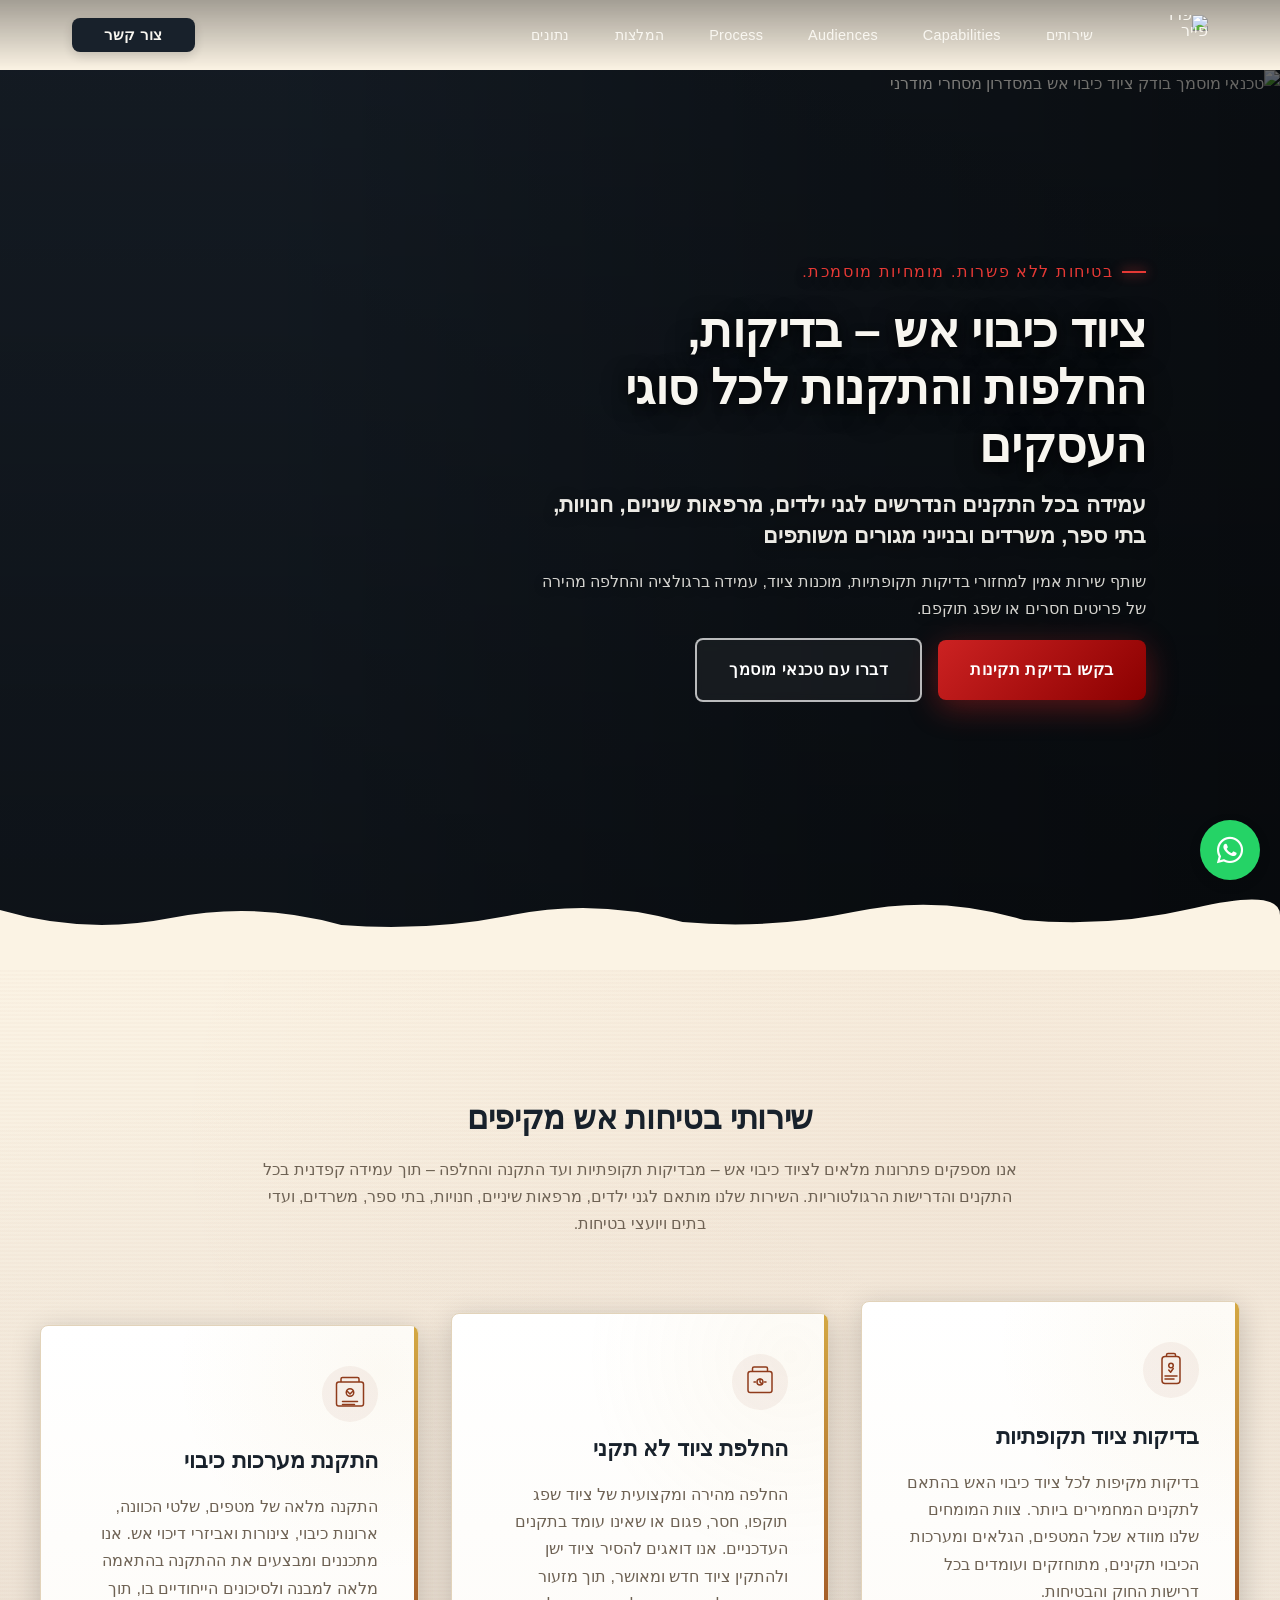
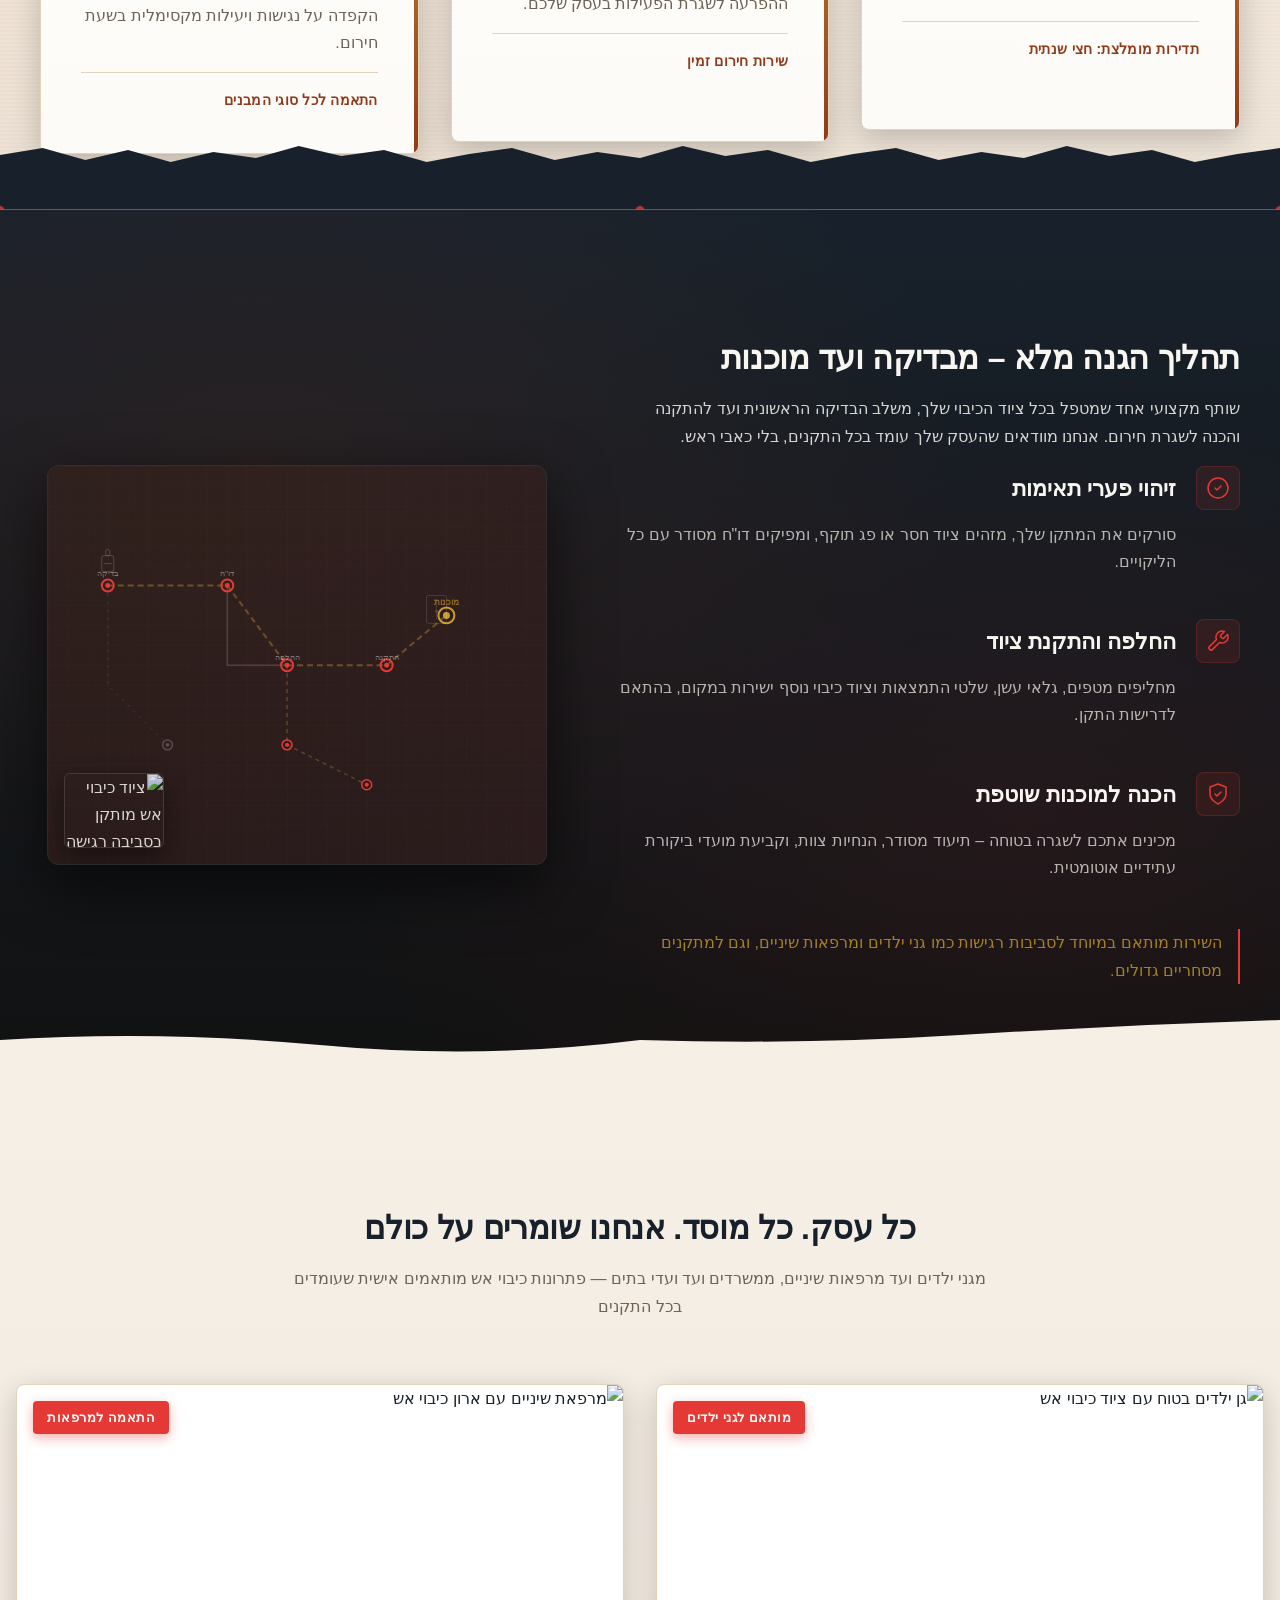
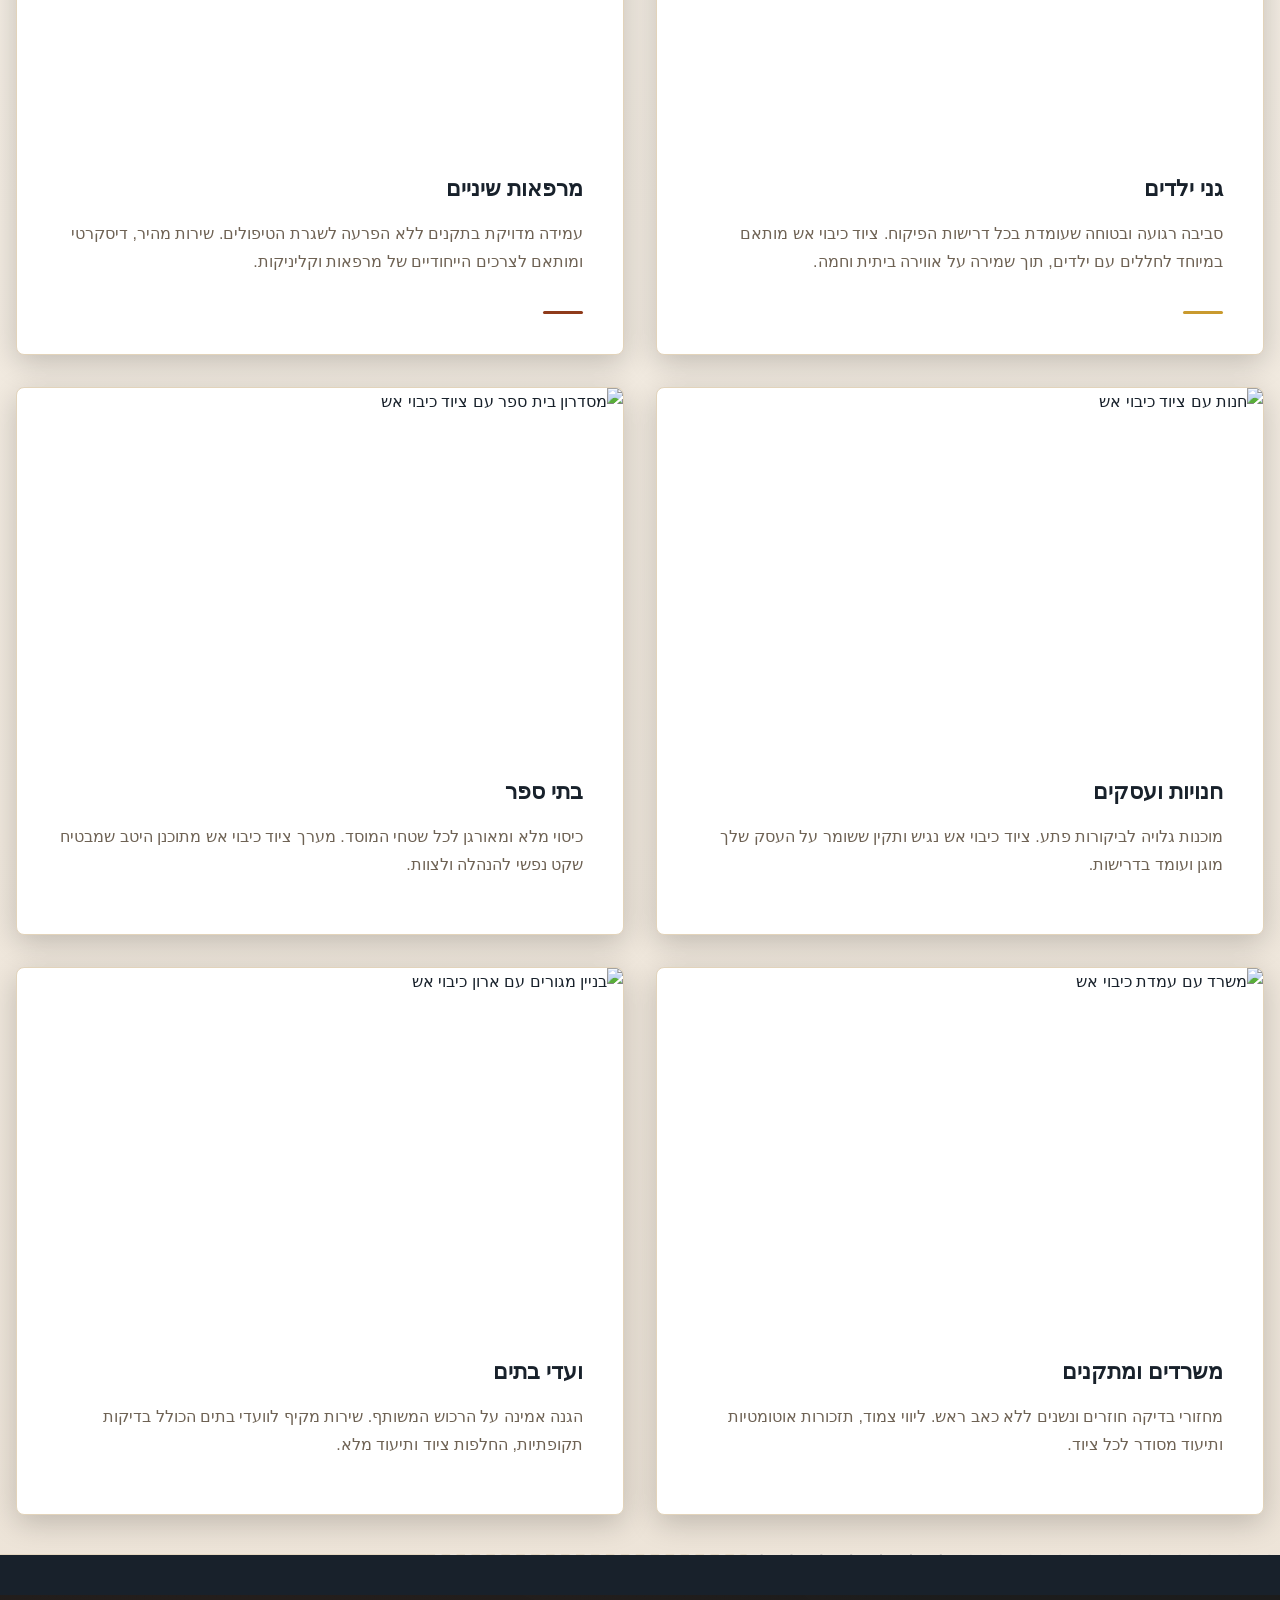
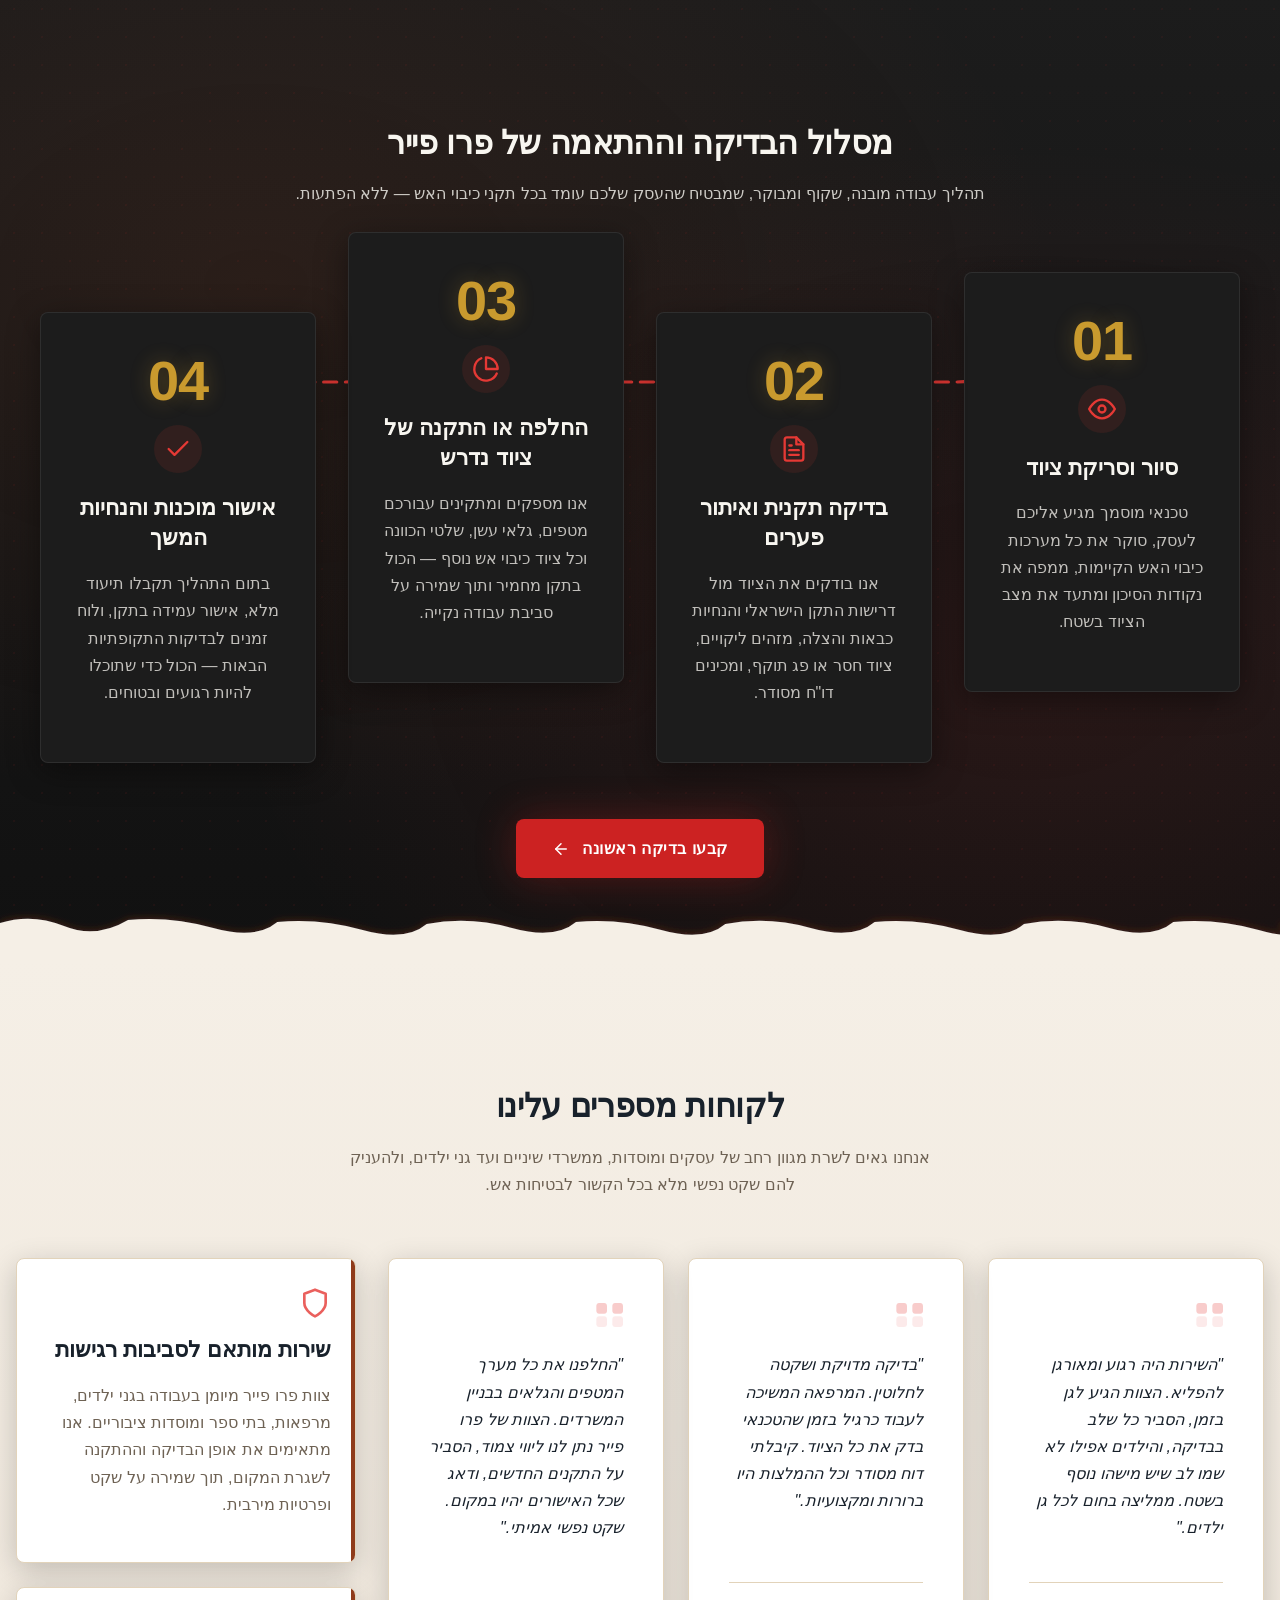
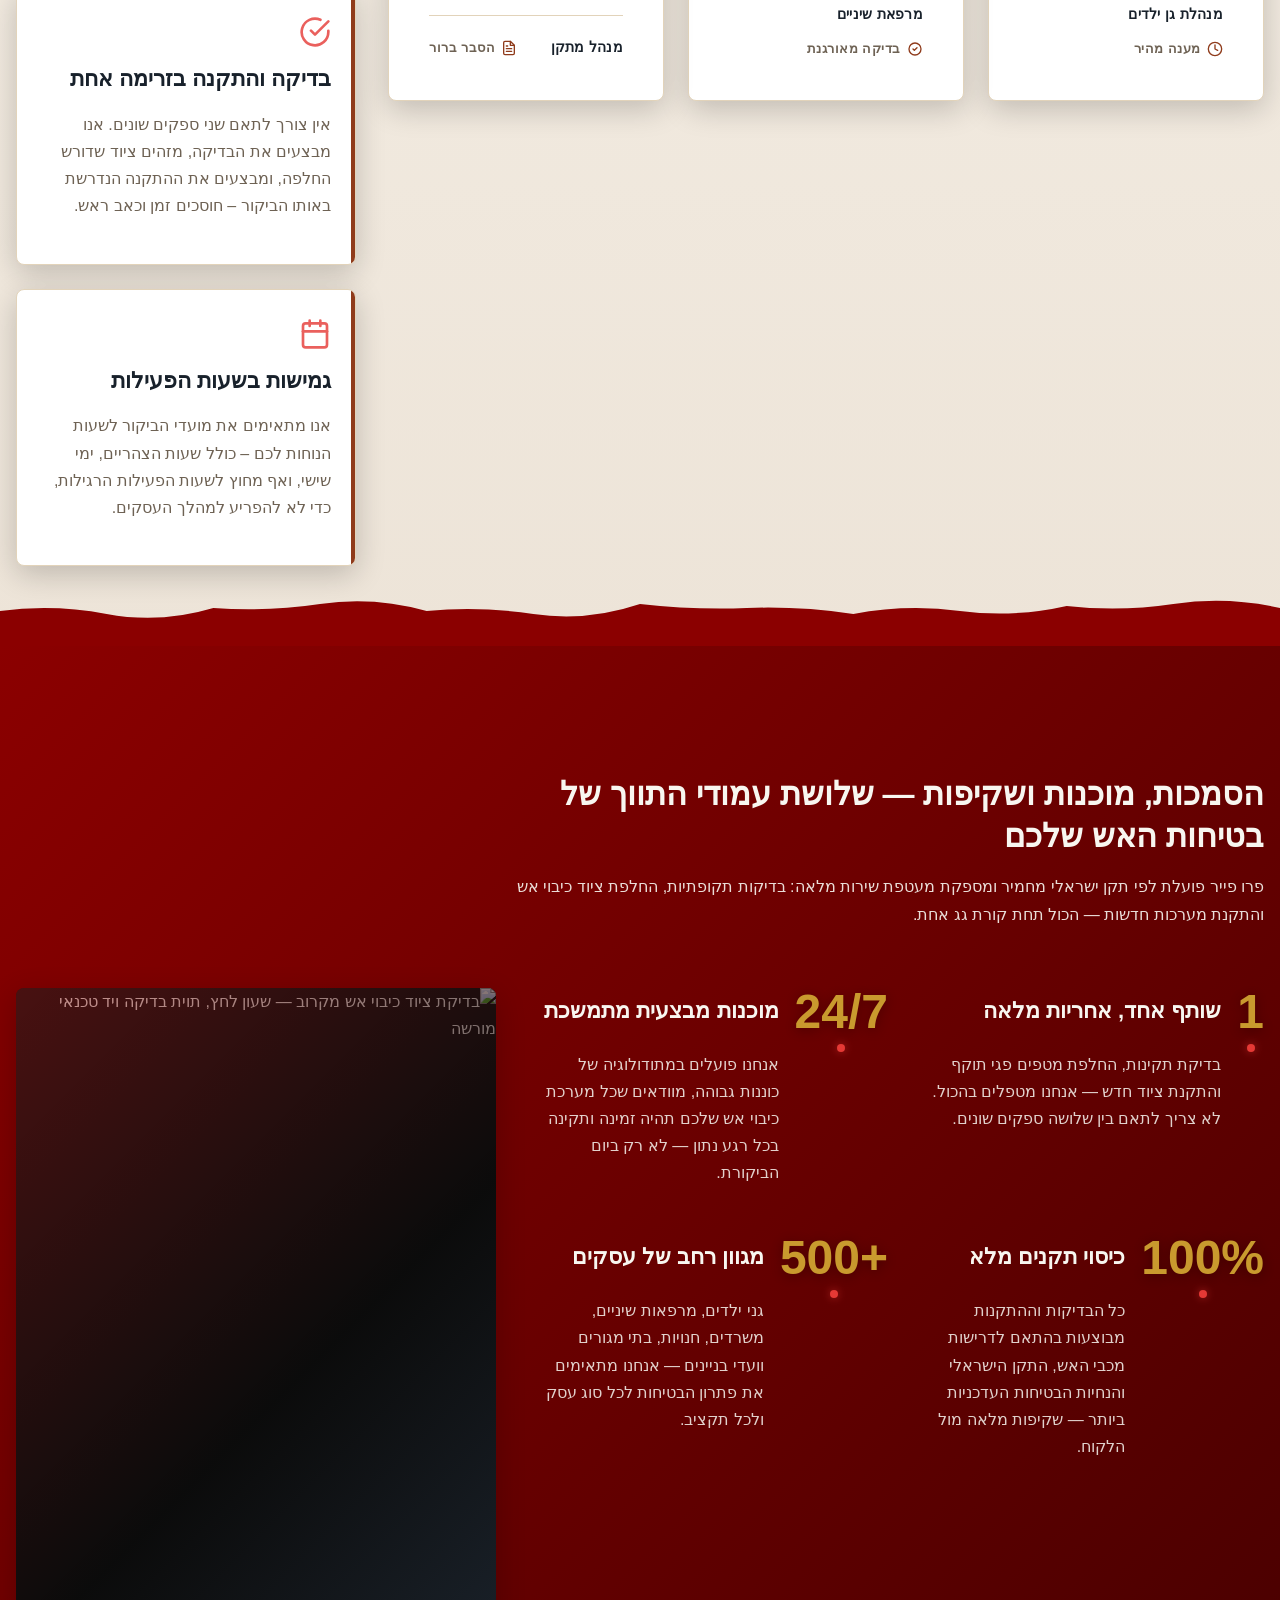
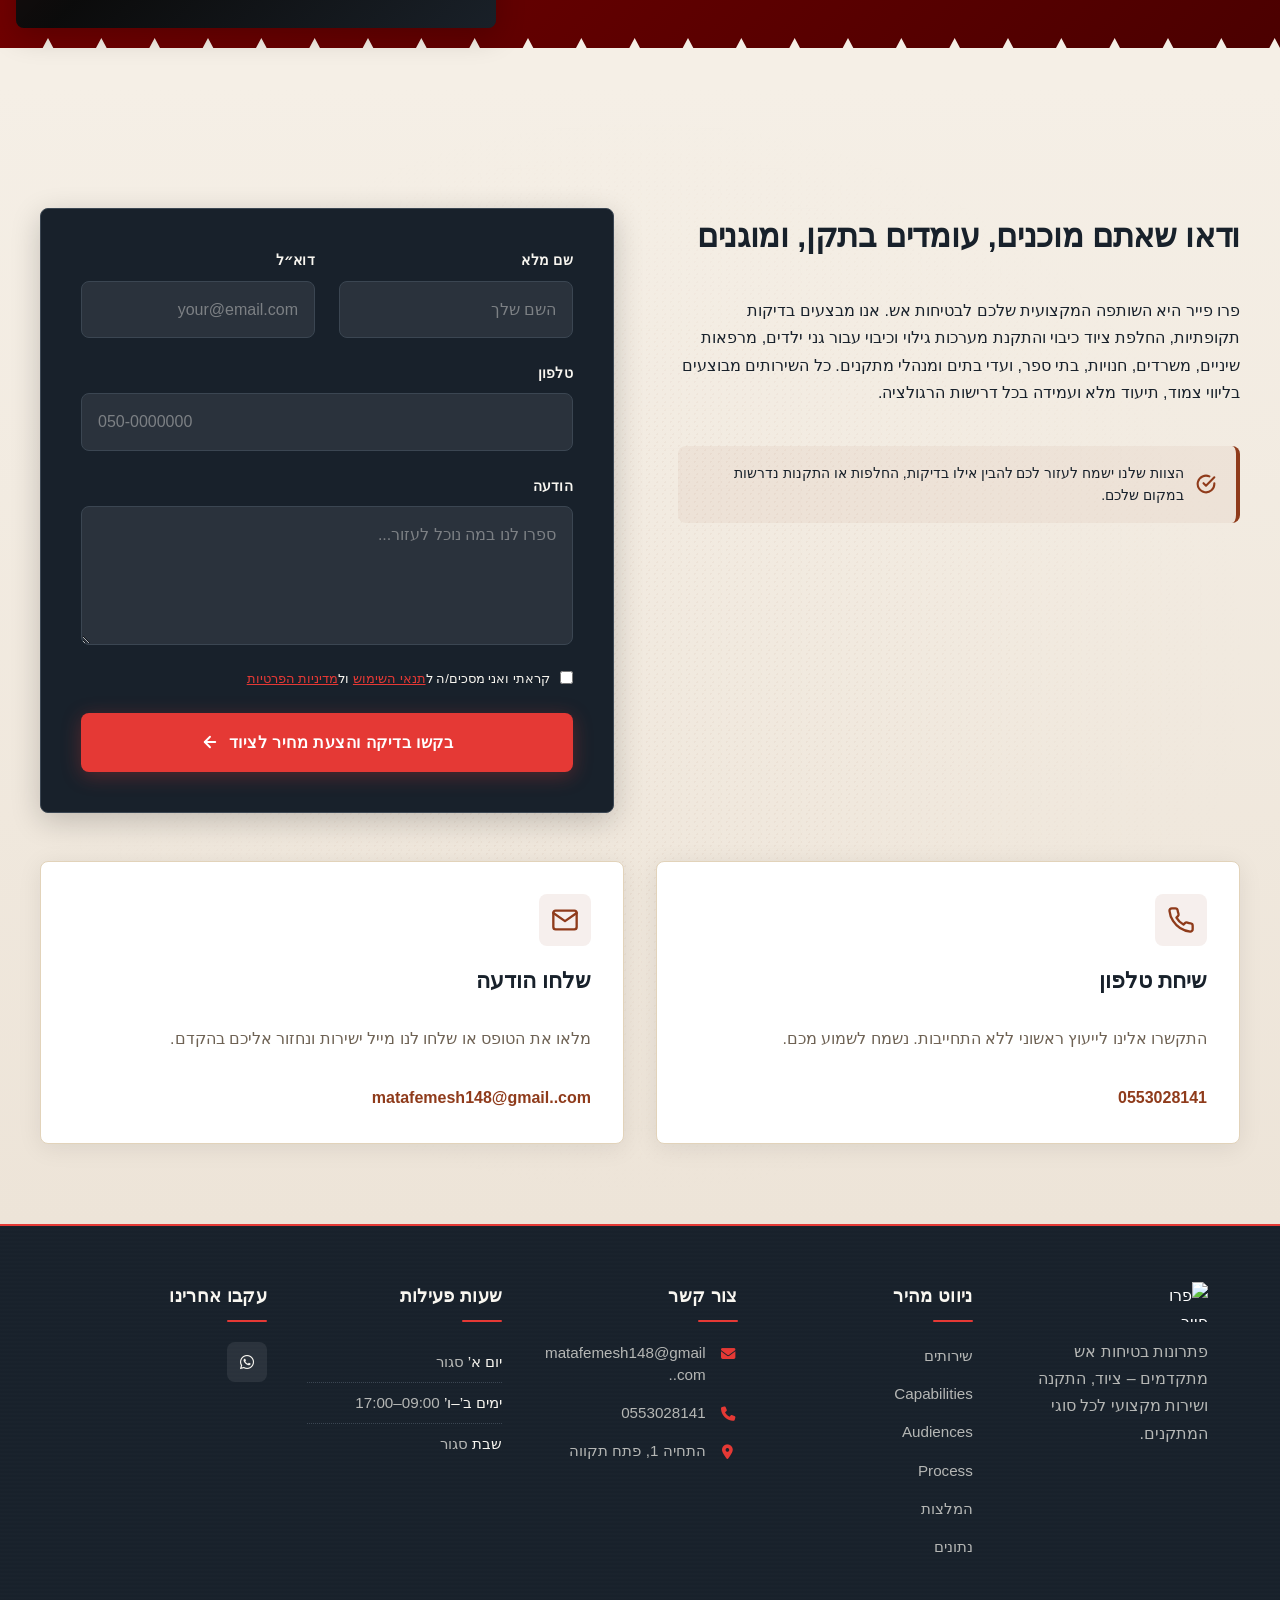
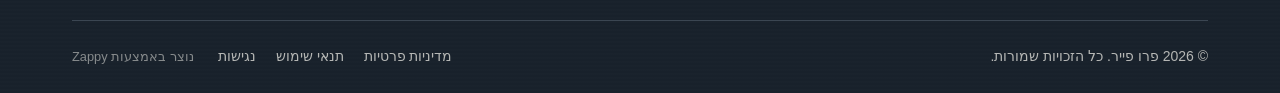
==== commit 7fe43df0: "Background sync: Progressive GitHub Sync" ====
--- a/public/index.html
+++ b/public/index.html
@@ -1 +1 @@
-<!doctype html><html dir="rtl" lang="he"><head><meta charset="UTF-8"><meta content="width=device-width,initial-scale=1" name="viewport"><meta content="index, follow" name="robots"><title>הגנו על מה שחשוב — ציוד כיבוי אש מקצועי — פרו פייר</title><meta content="פרו פייר – השותף המהימן שלכם לבטיחות אש. מתמחים בבדיקות, התקנות ושירות לציוד כיבוי מתקדם לגנים, מרפאות ועסקים. שמרו על שקט נפשי ועמידה בתקנים. חייגו עכשיו!" name="description"><meta content="ציוד כיבוי אש, רשימת ציוד כיבוי אש, ציוד בטיחות אש לבית, שירותי בטיחות אש, פרו פייר" name="keywords"><link href="/assets/favicon.ico" rel="icon" type="image/x-icon"><link href="/assets/favicon-16x16.png" rel="icon" type="image/png" sizes="16x16"><link href="/assets/favicon-32x32.png" rel="icon" type="image/png" sizes="32x32"><link href="/assets/favicon-48x48.png" rel="icon" type="image/png" sizes="48x48"><link href="/assets/favicon-192x192.png" rel="icon" type="image/png" sizes="192x192"><link href="/assets/favicon-512x512.png" rel="icon" type="image/png" sizes="512x512"><link href="/assets/apple-touch-icon.png" rel="apple-touch-icon"><script>!function(){"use strict";var t="b3f1129e-dbab-4f78-b903-a5de6278b7f2",e="https://api.zappy5.com/api/analytics/track",a=18e5,n=2592e6,o=!0,i=!0,r=!0;var s=function(){var e="zappy_visitor_"+t,a=null;try{if(a=localStorage.getItem(e)){var o=JSON.parse(a),i=Date.now();if(i-o.created<n)return o.lastSeen=i,localStorage.setItem(e,JSON.stringify(o)),o.id}}catch(t){console.warn("Zappy Analytics: LocalStorage not available")}var r="zv_"+Date.now()+"_"+Math.random().toString(36).substr(2,9);try{localStorage.setItem(e,JSON.stringify({id:r,created:Date.now(),lastSeen:Date.now()}))}catch(t){}return r}(),c=function(){var e="zappy_session_"+t,n=null;try{if(n=sessionStorage.getItem(e)){var o=JSON.parse(n),i=Date.now();if(i-o.timestamp<a)return o.timestamp=i,sessionStorage.setItem(e,JSON.stringify(o)),o.id}}catch(t){console.warn("Zappy Analytics: SessionStorage not available")}var r="zs_"+Date.now()+"_"+Math.random().toString(36).substr(2,9);try{sessionStorage.setItem(e,JSON.stringify({id:r,timestamp:Date.now()}))}catch(t){}return r}();function l(a,n){n=n||{};var o={website_id:t,event_type:a,page_path:window.location.pathname,referrer:document.referrer||"direct",visitor_id:s,session_id:c,metadata:n};if(navigator.sendBeacon){var i=new Blob([JSON.stringify(o)],{type:"application/json"});navigator.sendBeacon(e,i)}else fetch(e,{method:"POST",headers:{"Content-Type":"application/json"},body:JSON.stringify(o),keepalive:!0}).catch(function(t){console.warn("Zappy Analytics: Failed to track event",t)})}o&&l("pageview",{title:document.title,url:window.location.href}),i&&document.addEventListener("click",function(t){var e=t.target;if("BUTTON"===e.tagName||e.closest("button")){var a="BUTTON"===e.tagName?e:e.closest("button");l("click",{element:"button",text:a.textContent.trim().substring(0,100),id:a.id||null,class:a.className||null})}else if("A"===e.tagName||e.closest("a")){var n="A"===e.tagName?e:e.closest("a");l("navigation",{element:"link",text:n.textContent.trim().substring(0,100),href:n.href,external:n.hostname!==window.location.hostname})}},!0),r&&document.addEventListener("submit",function(t){var e=t.target;l("form_submit",{form_id:e.id||null,form_name:e.name||null,form_action:e.action||null,form_method:e.method||"GET"})},!0);var d=Date.now();window.addEventListener("beforeunload",function(){l("page_unload",{time_on_page:Math.floor((Date.now()-d)/1e3),page_path:window.location.pathname})}),window.zappyAnalytics={track:l,getVisitorId:function(){return s},getSessionId:function(){return c}}}()</script><script>!function(){"use strict";if(!window.zappyFireMarketingEvent){var t={begin_checkout:"checkout_started",purchase:"checkout_complete",add_to_cart:"add_to_cart",view_product:"view_product"},e={whatsapp_click:{ga4:"contact",meta:"Contact",gtm:"whatsapp_click",ecom:!1},phone_click:{ga4:"contact",meta:"Contact",gtm:"phone_click",ecom:!1},contact_form_submitted:{ga4:"generate_lead",meta:"Lead",gtm:"contact_form_submitted",ecom:!1},checkout_started:{ga4:"begin_checkout",meta:"InitiateCheckout",gtm:"begin_checkout",ecom:!0},checkout_complete:{ga4:"purchase",meta:"Purchase",gtm:"purchase",ecom:!0},product_inquiry:{ga4:"generate_lead",meta:"Lead",gtm:"product_inquiry",ecom:!1},add_to_cart:{ga4:"add_to_cart",meta:"AddToCart",gtm:"add_to_cart",ecom:!0},view_product:{ga4:"view_item",meta:"ViewContent",gtm:"view_item",ecom:!0}};window.zappyFireMarketingEvent=function(r,o,u){try{u=u||{};var p=t[r]||r,d=e[p];if(!d)return;if((o=o||{}).pagePath||o.page_path||(o.pagePath=a()),"checkout_complete"===p){var l=String(o.orderId||o.order_id||o.transaction_id||"");if(l&&function(t){if(!t)return!1;try{return"1"===sessionStorage.getItem(i(t))}catch(t){return!1}}(l))return;l&&function(t){if(t)try{sessionStorage.setItem(i(t),"1")}catch(t){}}(l)}if(!u.skipFirstParty)try{window.zappyAnalytics&&"function"==typeof window.zappyAnalytics.track&&window.zappyAnalytics.track(p,o)}catch(t){}try{if(window.dataLayer=window.dataLayer||[],d.ecom){var _=c(p,o),m={};_.transaction_id&&(m.transaction_id=_.transaction_id),null!=_.value&&(m.value=_.value),_.currency&&(m.currency=_.currency),_.items&&(m.items=_.items),window.dataLayer.push({event:d.gtm,ecommerce:m}),"checkout_complete"!==p&&"checkout_started"!==p||window.dataLayer.push({event:p,ecommerce:m})}else{var s={event:d.gtm};for(var h in o)Object.prototype.hasOwnProperty.call(o,h)&&(s[h]=o[h]);window.dataLayer.push(s)}}catch(t){}try{"function"==typeof window.gtag&&window.gtag("event",d.ga4,c(p,o))}catch(t){}try{"function"==typeof window.fbq&&window.fbq("track",d.meta,function(t,e){for(var r=n(e=e||{}),a=parseFloat(null!=e.value?e.value:null!=e.total?e.total:0)||0,c=String(e.currency||"USD").toUpperCase(),i=[],o=0,u=0;u<r.length;u++)r[u].item_id&&i.push(r[u].item_id),o+=r[u].quantity||1;if("checkout_complete"===t)return{value:a,currency:c,content_ids:i.length?i:void 0,content_type:"product",num_items:o||void 0,order_id:String(e.order_id||e.orderId||e.transaction_id||e.orderNumber||"")||void 0};if("checkout_started"===t)return{value:a,currency:c,content_ids:i.length?i:void 0,content_type:"product",num_items:o||parseInt(null!=e.itemCount?e.itemCount:0,10)||void 0};if("add_to_cart"===t){var p=String(e.productId||e.product_id||i[0]||"");return{value:a||(r[0]?r[0].price*r[0].quantity:0),currency:c,content_ids:p?[p]:i.length?i:void 0,content_type:"product",content_name:e.productName||e.product_name||r[0]&&r[0].item_name,num_items:parseInt(null!=e.quantity?e.quantity:o||1,10)||1}}if("view_product"===t){var d=String(e.productId||e.product_id||i[0]||"");return{value:a||parseFloat(null!=e.price?e.price:0)||0,currency:c,content_ids:d?[d]:i.length?i:void 0,content_type:"product",content_name:e.productName||e.product_name||r[0]&&r[0].item_name}}return"whatsapp_click"===t||"phone_click"===t?{content_name:"whatsapp_click"===t?"WhatsApp":"Phone",content_category:"contact"}:"contact_form_submitted"===t||"product_inquiry"===t?{content_name:"product_inquiry"===t?"Product inquiry":"Contact form",content_category:e.productName||e.product_name||void 0}:e}(p,o))}catch(t){}}catch(t){}};var r=Object.create(null);document.addEventListener("click",function(t){try{var e=t.target;if(!e)return;var r=u(e,".whatsapp-float, a.whatsapp-float, [data-zappy-whatsapp]"),n=function(t){for(var e=t;e&&e!==document;){if("A"===e.tagName)return e;e=e.parentElement}return null}(e),c=n&&n.href||"";if(r||n&&function(t){if(!t)return!1;var e=String(t).toLowerCase();return-1!==e.indexOf("wa.me/")||-1!==e.indexOf("api.whatsapp.com")||-1!==e.indexOf("whatsapp.com/send")||0===e.indexOf("whatsapp:")}(c)){if(!o("wa:"+c)){var i=r?"float":"link";window.zappyFireMarketingEvent("whatsapp_click",{source:i,href:c||null,pagePath:a()})}return}var p=u(e,".phone-header-btn, .nav-phone-btn, .call-btn, [data-zappy-phone]"),d="";if(n&&n.href&&0===String(n.href).toLowerCase().indexOf("tel:")?d=n.href:p&&p.href&&0===String(p.href).toLowerCase().indexOf("tel:")&&(d=p.href),p||d){var l="";return d&&(l=String(d).replace(/^tel:/i,"").trim()),void(o("tel:"+(l||p&&p.id||"btn"))||window.zappyFireMarketingEvent("phone_click",{source:p?"button":"link",phone:l||null,href:d||null,pagePath:a()}))}}catch(t){}},!0)}function a(){try{if(window.ZAPPY_CONFIG&&window.ZAPPY_CONFIG.currentPagePath)return window.ZAPPY_CONFIG.currentPagePath}catch(t){}try{return window.location.pathname||"/"}catch(t){return"/"}}function n(t){var e=(t=t||{}).items||t.cartItems||t.cart_items||t.lineItems||[];Array.isArray(e)||(e=[]);for(var r=[],a=0;a<e.length;a++){var n=e[a];if(n&&"object"==typeof n){var c=String(n.item_id||n.productId||n.product_id||n.id||"").trim(),i=String(n.item_name||n.productName||n.product_name||n.name||"").trim(),o=parseFloat(null!=n.price?n.price:null!=n.unitPrice?n.unitPrice:0)||0,u=Math.max(1,parseInt(null!=n.quantity?n.quantity:null!=n.qty?n.qty:1,10)||1);(c||i)&&r.push({item_id:c||i,item_name:i||c,price:o,quantity:u})}}return r}function c(t,e){var r=n(e=e||{}),c=parseFloat(null!=e.value?e.value:null!=e.total?e.total:0)||0,i=String(e.currency||"USD").toUpperCase();if("checkout_complete"===t)return{transaction_id:String(e.transaction_id||e.orderId||e.order_id||e.orderNumber||"")||void 0,value:c,currency:i,items:r};if("checkout_started"===t)return{value:c,currency:i,items:r};if("add_to_cart"===t){var o=r.length?r:[{item_id:String(e.productId||e.product_id||""),item_name:String(e.productName||e.product_name||""),price:parseFloat(null!=e.value?e.value:null!=e.price?e.price:0)||0,quantity:parseInt(null!=e.quantity?e.quantity:1,10)||1}].filter(function(t){return t.item_id||t.item_name});return{value:c||(o[0]?o[0].price*o[0].quantity:0),currency:i,items:o}}if("view_product"===t){var u=r.length?r:[{item_id:String(e.productId||e.product_id||""),item_name:String(e.productName||e.product_name||""),price:parseFloat(null!=e.price?e.price:null!=e.value?e.value:0)||0,quantity:1}].filter(function(t){return t.item_id||t.item_name});return{currency:i,value:c||(u[0]?u[0].price:0),items:u}}return"whatsapp_click"===t||"phone_click"===t?{method:"whatsapp_click"===t?"whatsapp":"phone",page_path:e.pagePath||a()}:"contact_form_submitted"===t||"product_inquiry"===t?{page_path:e.pagePath||a()}:e}function i(t){return"zappy_purchase_fired_"+String(t||"")}function o(t){var e=Date.now();return!!(r[t]&&e-r[t]<800)||(r[t]=e,!1)}function u(t,e){return t&&t.closest?t.closest(e):null}}()</script><meta content="הגנו על מה שחשוב — ציוד כיבוי אש מקצועי — פרו פייר" property="og:title"><meta content="פרו פייר – השותף המהימן שלכם לבטיחות אש. מתמחים בבדיקות, התקנות ושירות לציוד כיבוי מתקדם לגנים, מרפאות ועסקים. שמרו על שקט נפשי ועמידה בתקנים. חייגו עכשיו!" property="og:description"><meta content="summary_large_image" name="twitter:card"><meta content="הגנו על מה שחשוב — ציוד כיבוי אש מקצועי — פרו פייר" name="twitter:title"><meta content="פרו פייר – השותף המהימן שלכם לבטיחות אש. מתמחים בבדיקות, התקנות ושירות לציוד כיבוי מתקדם לגנים, מרפאות ועסקים. שמרו על שקט נפשי ועמידה בתקנים. חייגו עכשיו!" name="twitter:description"><meta content="website" property="og:type"><meta content="he_IL" property="og:locale"><style>.skip-link{position:absolute;top:0;left:0;transform:translateY(-200%);padding:12px 18px;background:var(--bg-dark,#1a1a1a);color:var(--text-light,#fff);font-weight:600;border-radius:0 0 8px 0;z-index:10000}.skip-link:focus{transform:none;outline:2px solid var(--ring,#fff);outline-offset:2px}:focus-visible{outline:2px solid var(--ring,currentColor);outline-offset:3px}</style><link href="/assets/favicon.ico" rel="icon" type="image/x-icon"><link href="/assets/favicon-16x16.png" rel="icon" type="image/png" sizes="16x16"><link href="/assets/favicon-32x32.png" rel="icon" type="image/png" sizes="32x32"><link href="/assets/favicon-48x48.png" rel="icon" type="image/png" sizes="48x48"><link href="/assets/favicon-192x192.png" rel="icon" type="image/png" sizes="192x192"><link href="/assets/favicon-512x512.png" rel="icon" type="image/png" sizes="512x512"><link href="/assets/apple-touch-icon.png" rel="apple-touch-icon"><link href="https://cdn.jsdelivr.net/npm/vanilla-cookieconsent@3/dist/cookieconsent.css" rel="stylesheet"><style id="zappy-critical-above-fold-css">html{box-sizing:border-box;-webkit-text-size-adjust:100%}*,::after,::before{box-sizing:inherit}body{margin:0;min-width:320px;overflow-x:clip}img,svg,video{max-width:100%;height:auto}main{display:block}.container{width:min(100% - 32px,1200px);margin-inline:auto}.navbar,header .navbar,header[role=banner],nav.navbar{position:relative;z-index:1000;width:100%}.nav-container,.navbar .container{display:flex;align-items:center;justify-content:space-between;min-height:64px}.logo,.logo-link img{display:block;width:35px;height:35px;object-fit:contain}#navMenu,.nav-menu{list-style:none;margin:0;padding:0}#navMenu a,.nav-menu a,.navbar .nav-links a,.navbar a{color:inherit;text-decoration:none}#navMenu .sub-menu,.nav-menu .sub-menu,.navbar .sub-menu{display:none}.fa,.fa-brands,.fa-regular,.fa-solid,.fab,.far,.fas{display:inline-block;min-width:1em;text-align:center}html:not(#zappy-noop) .navbar:has(.nav-ecommerce-icons)>.phone-header-btn,html:not(#zappy-noop)[data-zappy-site-type=ecommerce] .phone-header-btn{display:none!important;visibility:hidden!important;width:0!important;height:0!important;pointer-events:none!important}.zappy-preview-empty-store-cta{display:none!important;visibility:hidden!important;height:0!important;max-height:0!important;overflow:hidden!important;margin:0!important;padding:0!important;border:0!important;box-shadow:none!important}.zappy-catalog-menu{background:var(--surface-color,var(--surface,linear-gradient(135deg,#f8f9fa 0,#fff 100%)));border-bottom:1px solid var(--border-color,#e5e7eb);padding:0;position:sticky;top:0;z-index:90}.zappy-catalog-menu.rtl,.zappy-catalog-menu[dir=rtl]{direction:rtl}.zappy-catalog-menu.ltr,.zappy-catalog-menu[dir=ltr]{direction:ltr}.catalog-menu-container{max-width:1440px;margin:0 auto;display:flex;align-items:center;gap:8px;padding:10px 24px;overflow:visible}.catalog-menu-categories,.catalog-menu-list{display:flex;align-items:center;gap:4px;flex-wrap:wrap;margin:0;padding:0;list-style:none}.catalog-menu-item{display:inline-flex;align-items:center;padding:8px 16px;font-size:14px;font-weight:500;color:var(--text-color,var(--text,#374151));text-decoration:none;border-radius:20px;white-space:nowrap}.catalog-menu-all{background:var(--primary-color,var(--primary,#111));color:var(--text-light,#fff)!important}.catalog-menu-parent{position:relative;display:inline-flex;align-items:center}.catalog-menu-trigger{display:inline-flex;align-items:center;gap:6px}.catalog-menu-chevron{flex-shrink:0}.catalog-menu-parent>.sub-menu{display:none!important;visibility:hidden!important;opacity:0!important;pointer-events:none!important}.hero-section,.index-hero-section,section[class*=hero]{position:relative;overflow:hidden}.hero-section,.index-hero-section{min-height:560px}section[data-hero-type*=fullscreen]{min-height:100vh}.hero-bg-image,.hero-bg-wrapper,section[class*=hero] [class*=hero-bg]{position:absolute;inset:0;width:100%;height:100%}.hero-bg-image img,.hero-bg-wrapper img,section[class*=hero] [data-hero-bg],section[class*=hero] img[data-hero-background=true]{width:100%!important;height:100%!important;object-fit:cover!important;display:block}.hero-content,section[class*=hero] .container{position:relative;z-index:2}@media(max-width:768px){:root{--header-height:72px;--total-header-height:72px;--zappy-mobile-menu-top:72px}html[data-zappy-site-type=ecommerce] body{padding-top:var(--total-header-height,72px)}html[data-zappy-site-type=ecommerce] body>.navbar:not(.zappy-catalog-menu),html[data-zappy-site-type=ecommerce] body>nav.navbar{position:fixed!important;top:0;left:0;right:0;z-index:100000;width:100%;margin-bottom:0}.zappy-catalog-menu{position:fixed;top:var(--header-height,72px);left:0;right:0;z-index:99999}.nav-container,.navbar .container{min-height:60px}#navMenu,.nav-menu{max-width:100vw;overflow-x:hidden}.hero-section,.index-hero-section,section[class*=hero],section[data-hero-type*=fullscreen]{min-height:100svh}.hero-bg-image,.hero-bg-wrapper,.hero-scrim{min-height:100svh}}:root{--zappy-header-stack-height:calc(var(--zappy-announcement-height, 40px) + var(--header-height, 72px))}body:has(.zappy-announcement-bar) .navbar:not(.zappy-catalog-menu):not(.mobile-search-panel),body:has(.zappy-announcement-bar) header.navbar,body:has(.zappy-announcement-bar) nav.navbar:not(.zappy-catalog-menu){top:var(--zappy-announcement-height,40px)!important}body:has(.zappy-announcement-bar) .index-hero-section,body:has(.zappy-announcement-bar) main>section[class*=hero]:first-of-type,body:has(.zappy-announcement-bar) section[data-hero-type^=fullscreen]{margin-top:calc(-1 * var(--zappy-header-stack-height))!important;padding-top:calc(var(--zappy-header-stack-height))!important}[data-zappy-content-align]{display:flex!important;flex-direction:column!important}[data-zappy-content-align^=top-]{justify-content:flex-start!important}[data-zappy-content-align^=center-],[data-zappy-content-align^=lower-],[data-zappy-content-align^=upper-]{justify-content:center!important}[data-zappy-content-align^=bottom-]{justify-content:flex-end!important}[data-zappy-content-align$="-left"],[data-zappy-content-align$="-mid-left"]{align-items:flex-start!important;text-align:start!important}[data-zappy-content-align$="-center"]{align-items:center!important;text-align:center!important}[data-zappy-content-align$="-mid-right"],[data-zappy-content-align$="-right"]{align-items:flex-end!important;text-align:end!important}[data-zappy-content-align] [data-zappy-align-target]{margin-left:auto;margin-right:auto}[data-zappy-content-align$="-center"] [data-zappy-align-target],[data-zappy-content-align$="-center"] [data-zappy-align-target]>*{text-align:center!important}</style><link href="/styles.css" rel="stylesheet"><script>window.ZAPPY_WEBSITE_ID="b3f1129e-dbab-4f78-b903-a5de6278b7f2",window.ZAPPY_API_BASE="https://api.zappy5.com"</script><link href="/assets/site-image-index-hero-image-1.webp" rel="preload" as="image" fetchpriority="high"><style id="zappy-dropdown-submenu-styles">#navMenu li:has(.sub-menu),.nav-menu li:has(.sub-menu),.navbar li:has(.sub-menu),nav li:has(.sub-menu){position:relative}#navMenu .sub-menu,.nav-menu .sub-menu,.navbar .sub-menu,nav .sub-menu{display:block!important;position:absolute!important;top:100%;left:0;min-width:220px;border-radius:8px;box-shadow:0 8px 25px rgba(0,0,0,.15);padding:8px 0;opacity:0;visibility:hidden;transform:translateY(10px);transition:all .3s ease;z-index:1000;list-style:none;pointer-events:none}#navMenu li:hover>.sub-menu,.nav-menu li:hover>.sub-menu,.navbar li:hover>.sub-menu,nav li:hover>.sub-menu{opacity:1!important;visibility:visible!important;transform:translateY(0)!important;pointer-events:auto!important}.sub-menu li{list-style:none;margin:0;padding:0}.sub-menu a{display:block!important;padding:10px 16px!important;color:var(--text-dark,#333)!important;font-weight:500;text-decoration:none;white-space:nowrap;transition:background-color .2s}.sub-menu .zappy-nav-child>a{padding-left:28px!important;font-size:.9em!important;opacity:.85!important}[dir=rtl] .sub-menu .zappy-nav-child>a,html[lang=ar] .sub-menu .zappy-nav-child>a,html[lang=he] .sub-menu .zappy-nav-child>a{padding-left:10px!important;padding-right:28px!important}.sub-menu .zappy-nav-parent>a{font-weight:600!important}.sub-menu a:hover{background-color:#f5f5f5}[dir=rtl] .nav-menu .sub-menu,[dir=rtl] .navbar .sub-menu,[dir=rtl] nav .sub-menu,html[lang=ar] .nav-menu .sub-menu,html[lang=ar] .navbar .sub-menu,html[lang=ar] nav .sub-menu,html[lang=he] .nav-menu .sub-menu,html[lang=he] .navbar .sub-menu,html[lang=he] nav .sub-menu{left:auto!important;right:0!important}.sub-menu:empty,.sub-menu:not(:has(li)):not(:has(> a)),.sub-menu:not(:has(li:not(.zappy-hidden-menu-item))):not(:has(> a)){display:none!important;opacity:0!important;visibility:hidden!important;pointer-events:none!important}li:has(.menu-group-title):hover>.sub-menu{opacity:1!important;visibility:visible!important;transform:translateY(0)!important;pointer-events:auto!important}#navMenu>li>.menu-group-title,.nav-menu>li>.menu-group-title{display:inline-block;padding:.5rem 1rem;cursor:default;user-select:none}@media (max-width:768px){#navMenu .sub-menu,.nav-menu .sub-menu,.navbar .sub-menu,nav .sub-menu{position:static!important;transform:none!important;box-shadow:none!important;background:0 0!important;max-height:0;overflow:hidden;opacity:0;visibility:hidden;transition:max-height .3s ease,opacity .3s ease;padding:0!important;border-radius:0!important}#navMenu .sub-menu.mobile-expanded,.nav-menu .sub-menu.mobile-expanded,.navbar .sub-menu.mobile-expanded{max-height:none!important;overflow-y:visible!important;opacity:1!important;visibility:visible!important;padding:8px 0 8px 16px!important}[dir=rtl] .sub-menu.mobile-expanded,html[lang=he] .sub-menu.mobile-expanded{padding:8px 16px 8px 0!important}#navMenu li:hover>.sub-menu,.nav-menu li:hover>.sub-menu,.navbar li:hover>.sub-menu,nav li:hover>.sub-menu{opacity:0;visibility:hidden;pointer-events:none}#navMenu li>.sub-menu.mobile-expanded,.nav-menu li>.sub-menu.mobile-expanded,.navbar li>.sub-menu.mobile-expanded,nav li>.sub-menu.mobile-expanded{opacity:1!important;visibility:visible!important;pointer-events:auto!important}#navMenu li:has(.sub-menu),.nav-menu li:has(.sub-menu),.navbar li:has(.sub-menu),nav li:has(.sub-menu){display:flex!important;flex-wrap:wrap!important;align-items:center!important;position:relative!important;min-height:44px!important}#navMenu li:has(.sub-menu)>a,.nav-menu li:has(.sub-menu)>a,.navbar li:has(.sub-menu)>a,nav li:has(.sub-menu)>a{flex:1!important;min-width:0!important}#navMenu li:has(.sub-menu)>.menu-group-title,.nav-menu li:has(.sub-menu)>.menu-group-title,.navbar li:has(.sub-menu)>.menu-group-title,nav li:has(.sub-menu)>.menu-group-title{flex:1!important;min-width:0!important;display:flex!important;align-items:center!important;padding:12px 16px!important;min-height:44px!important;line-height:1.4!important;font-weight:600!important;box-sizing:border-box!important}#navMenu li:has(.sub-menu)>.sub-menu,.nav-menu li:has(.sub-menu)>.sub-menu,.navbar li:has(.sub-menu)>.sub-menu,nav li:has(.sub-menu)>.sub-menu{flex-basis:100%!important;width:100%!important}#navMenu li:has(.sub-menu)>a [class*=arrow],#navMenu li:has(.sub-menu)>a [class*=chevron],.nav-menu li:has(.sub-menu)>a .fa-angle-down,.nav-menu li:has(.sub-menu)>a .fa-chevron-down,.nav-menu li:has(.sub-menu)>a [class*=arrow],.nav-menu li:has(.sub-menu)>a [class*=chevron],nav li:has(.sub-menu)>a [class*=arrow],nav li:has(.sub-menu)>a [class*=chevron]{display:none!important;visibility:hidden!important}.mobile-submenu-toggle{display:flex!important;align-items:center!important;justify-content:center!important;width:44px!important;height:auto!important;background:0 0!important;border:none!important;cursor:pointer!important;color:var(--text-light)!important;position:static!important;flex-shrink:0!important;align-self:stretch!important;z-index:2!important;padding:0!important;margin:0!important}.mobile-submenu-toggle::after{content:''!important;width:0!important;height:0!important;border-left:6px solid transparent!important;border-right:6px solid transparent!important;border-top:7px solid currentColor!important;transition:transform .3s ease!important}.mobile-submenu-toggle.expanded::after{transform:rotate(180deg)!important}.sub-menu a{padding:10px 0!important;display:block!important;color:var(--text-light)!important;white-space:normal!important}.sub-menu .zappy-nav-child>a{padding-left:28px!important;font-size:.9em!important;opacity:.85!important}[dir=rtl] .sub-menu .zappy-nav-child>a,html[lang=ar] .sub-menu .zappy-nav-child>a,html[lang=he] .sub-menu .zappy-nav-child>a{padding-left:0!important;padding-right:28px!important}.sub-menu .zappy-nav-parent>a{font-weight:600!important}#navMenu.active,.nav-menu.active{max-width:100vw!important;overflow-x:hidden!important;box-sizing:border-box!important}.navbar .sub-menu li a,.zappy-products-dropdown .sub-menu a,nav.navbar .sub-menu li a{color:var(--text-light)!important}}@media (min-width:769px){.mobile-submenu-toggle{display:none!important}}</style><style id="zappy-widget-visibility">html[dir=rtl] .whatsapp-float{right:20px!important;left:auto!important}html:not([dir]) .whatsapp-float,html[dir=ltr] .whatsapp-float{left:20px!important;right:auto!important}html[dir=rtl] #mic-access-tool-general-button,html[dir=rtl] #mic-init-access-tool #mic-access-tool-general-button,html[dir=rtl] #mic-init-access-tool .mic-access-tool-general-button,html[dir=rtl] ._access-icon,html[dir=rtl] .mic-access-tool-general-button{left:20px!important;right:auto!important}html:not([dir]) #mic-access-tool-general-button,html:not([dir]) #mic-init-access-tool #mic-access-tool-general-button,html:not([dir]) #mic-init-access-tool .mic-access-tool-general-button,html:not([dir]) ._access-icon,html:not([dir]) .mic-access-tool-general-button,html[dir=ltr] #mic-access-tool-general-button,html[dir=ltr] #mic-init-access-tool #mic-access-tool-general-button,html[dir=ltr] #mic-init-access-tool .mic-access-tool-general-button,html[dir=ltr] ._access-icon,html[dir=ltr] .mic-access-tool-general-button{right:20px!important;left:auto!important}@media (max-width:768px){.whatsapp-float{display:flex!important}}@media (min-width:769px){.whatsapp-float{display:flex!important}}@media (max-width:768px){#mic-access-tool-general-button,#mic-init-access-tool #mic-access-tool-general-button,#mic-init-access-tool .mic-access-tool-general-button,._access-icon,.mic-access-tool-general-button{display:flex!important;visibility:visible!important;opacity:1!important;pointer-events:auto!important}#mic-access-tool-box.opened-mic-access-tool,#mic-init-access-tool #mic-access-tool-box.opened-mic-access-tool,.mic-access-tool-box.opened-mic-access-tool{visibility:visible!important;opacity:1!important;pointer-events:auto!important}}@media (min-width:769px){#mic-access-tool-general-button,#mic-init-access-tool #mic-access-tool-general-button,#mic-init-access-tool .mic-access-tool-general-button,._access-icon,.mic-access-tool-general-button{display:flex!important;visibility:visible!important;opacity:1!important;pointer-events:auto!important}#mic-access-tool-box.opened-mic-access-tool,#mic-init-access-tool #mic-access-tool-box.opened-mic-access-tool,.mic-access-tool-box.opened-mic-access-tool{visibility:visible!important;opacity:1!important;pointer-events:auto!important}}</style></head><body><a href="#main" class="skip-link">דלג לתוכן הראשי</a><nav class="navbar" dir="rtl"><button class="mobile-toggle" aria-label="Menu" id="mobileToggle"><svg viewBox="0 0 24 24" fill="none" height="24" width="24" class="hamburger-icon" style="display:block !important"><path d="M3 12h18M3 6h18M3 18h18" stroke="currentColor" stroke-width="2" stroke-linecap="round"></path></svg> <svg viewBox="0 0 24 24" fill="none" height="24" width="24" class="close-icon" style="display:none !important"><path d="M18 6L6 18M6 6l12 12" stroke="currentColor" stroke-width="2" stroke-linecap="round"></path></svg></button> <button class="phone-header-btn" aria-label="Call" data-phone="0553028141"><svg viewBox="0 0 24 24" fill="currentColor" height="20" width="20"><path d="M22 16.92v3a2 2 0 0 1-2.18 2 19.79 19.79 0 0 1-8.63-3.07 19.5 19.5 0 0 1-6-6 19.79 19.79 0 0 1-3.07-8.67A2 2 0 0 1 4.11 2h3a2 2 0 0 1 2 1.72 12.84 12.84 0 0 0 .7 2.81 2 2 0 0 1-.45 2.11L8.09 9.91a16 16 0 0 0 6 6l1.27-1.27a2 2 0 0 1 2.11-.45 12.84 12.84 0 0 0 2.81.7A2 2 0 0 1 22 16.92z"></path></svg></button><div class="nav-container"><div class="nav-right-group"><div class="nav-brand"><a href="/" class="logo-link"><img alt="פרו פייר" decoding="async" height="35" src="/assets/site-image-image-1.webp" width="35" class="logo"></a></div><ul class="nav-menu" id="navMenu"><li><a href="#services">שירותים</a></li><li><a href="#capabilities">Capabilities</a></li><li><a href="#audiences">Audiences</a></li><li><a href="#process">Process</a></li><li><a href="#testimonials">המלצות</a></li><li><a href="#stats">נתונים</a></li><li class="mobile-contact-link nav-cta-mobile-item"><a href="#contact" class="nav-cta-btn">צור קשר</a></li></ul></div><div class="nav-cta-container"><a href="#contact" class="nav-cta-btn">צור קשר</a></div></div></nav><script>window.addEventListener("load",function(){const e=document.querySelector(".navbar, nav, header");if(!e)return void console.log("[Navbar] Navbar element not found");let t=document.getElementById("mobileToggle")||document.querySelector(".mobile-toggle")||document.querySelector(".hamburger")||document.querySelector(".hamburger-menu")||document.querySelector(".menu-toggle")||document.querySelector(".burger-menu")||document.querySelector('[aria-label="Menu"]')||document.querySelector('[aria-label="תפריט"]');const o=document.querySelector(".phone-header-btn"),n=window.getComputedStyle(e);let r=n.backgroundColor;if(console.log("[Navbar] Initial navbar background:",r),"transparent"===r||"rgba(0, 0, 0, 0)"===r||r.startsWith("rgba")&&r.includes(", 0)")){const e=n.backgroundImage;if(e&&"none"!==e)console.log("[Navbar] Navbar has background image/gradient, using dark text"),r="rgb(240, 240, 240)";else{const e=window.getComputedStyle(document.body).backgroundColor;console.log("[Navbar] Navbar transparent, using body background:",e),r=e}}const a=r.match(/\d+/g);if(a&&a.length>=3){const e=(.299*parseInt(a[0])+.587*parseInt(a[1])+.114*parseInt(a[2]))/255;console.log("[Navbar] Mobile button colors preserved from Claude CSS (luminance:",e.toFixed(2)+")");const n=document.createElement("style");n.id="zappy-mobile-nav-fix";document.documentElement.lang;document.documentElement.dir,n.textContent='\n        /* Hide mobile buttons on desktop, show only on mobile */\n        @media (min-width: 769px) {\n          .mobile-toggle,\n          .phone-header-btn {\n            display: none !important;\n          }\n        }\n        \n        /* Show and position mobile buttons correctly on mobile */\n        @media (max-width: 768px) {\n          .navbar,\n          nav.navbar {\n            min-height: 70px !important;\n          }\n\n          .mobile-toggle,\n          .phone-header-btn {\n            position: absolute !important;\n            top: 0 !important;\n            bottom: 0 !important;\n            margin-top: auto !important;\n            margin-bottom: auto !important;\n            transform: none !important;\n            z-index: 1001 !important;\n            display: flex !important;\n            align-items: center !important;\n            justify-content: center !important;\n            width: 36px !important;\n            height: 36px !important;\n            border-radius: 50% !important;\n            border: none !important;\n            cursor: pointer !important;\n            padding: 6px !important;\n            background: none !important;\n            color: var(--nav-text, var(--text-light)) !important;\n            touch-action: manipulation !important;\n            -webkit-tap-highlight-color: transparent !important;\n          }\n\n          html[data-zappy-site-type="ecommerce"] .phone-header-btn,\n          body[data-zappy-site-type="ecommerce"] .phone-header-btn,\n          html[data-zappy-site-type="ecommerce"] header .phone-header-btn,\n          html[data-zappy-site-type="ecommerce"] nav .phone-header-btn {\n            display: none !important;\n            visibility: hidden !important;\n            width: 0 !important;\n            height: 0 !important;\n            min-width: 0 !important;\n            overflow: hidden !important;\n          }\n          \n          /* LTR positioning (default): hamburger LEFT, phone RIGHT */\n          html:not([dir="rtl"]):not([lang="he"]):not([lang="ar"]) .mobile-toggle,\n          html[dir="ltr"] .mobile-toggle {\n            left: 12px !important;\n            right: auto !important;\n          }\n          html:not([dir="rtl"]):not([lang="he"]):not([lang="ar"]) .phone-header-btn,\n          html[dir="ltr"] .phone-header-btn {\n            right: 12px !important;\n            left: auto !important;\n          }\n          \n          /* RTL positioning: hamburger RIGHT, phone LEFT */\n          html[dir="rtl"] .mobile-toggle,\n          html[lang="he"] .mobile-toggle,\n          html[lang="ar"] .mobile-toggle {\n            right: 12px !important;\n            left: auto !important;\n          }\n          html[dir="rtl"] .phone-header-btn,\n          html[lang="he"] .phone-header-btn,\n          html[lang="ar"] .phone-header-btn {\n            left: 12px !important;\n            right: auto !important;\n          }\n          \n          /* CRITICAL: Ensure nav-container has min-height on mobile */\n          /* All children are positioned absolutely/fixed on mobile, so height:auto collapses to 0 */\n          .nav-container {\n            min-height: 70px !important;\n            position: relative !important;\n          }\n          \n          /* Ensure SVG icons are properly sized and inherit color */\n          .mobile-toggle svg,\n          .phone-header-btn svg {\n            width: 24px !important;\n            height: 24px !important;\n            /* Don\'t force display - let JavaScript control hamburger/close toggle */\n          }\n          \n          /* Reset nav-cta-container on mobile - remove desktop box-shadow/padding */\n          /* that creates a visible ghost box when CTA button is hidden */\n          .nav-cta-container {\n            box-shadow: none !important;\n            padding: 0 !important;\n          }\n          \n          /* Hide nav-cta-container entirely on mobile when there\'s no lang-switcher */\n          /* (only the CTA button is inside, and it\'s hidden on mobile) */\n          .nav-cta-container:not(:has(.lang-switcher)) {\n            display: none !important;\n          }\n          \n          /* CRITICAL: Prevent hero image fade gradient from bleeding over headline text */\n          /* The .image-fade-gradient has bottom: -30px (extends below parent) */\n          /* On mobile stacked layout, this overlaps the h1 text below the image */\n          .hero-image-column {\n            overflow: hidden !important;\n          }\n          .image-fade-gradient {\n            bottom: 0 !important;\n          }\n          \n          /* Hide desktop language switcher on mobile - hamburger menu handles it */\n          /* High specificity to override stored CSS */\n          .lang-switcher,\n          .nav-cta-container .lang-switcher,\n          .nav-container .lang-switcher,\n          .navbar .lang-switcher,\n          .navbar .nav-cta-container .lang-switcher {\n            display: none !important;\n          }\n        }\n      ';const r=document.getElementById("zappy-mobile-nav-fix");r&&r.remove(),document.head.appendChild(n),console.log("[Navbar] Critical CSS injected for mobile nav positioning");const i=window.innerWidth<=768;if(t){const e=t.querySelector(".hamburger-icon"),o=t.querySelector(".close-icon");e&&(e.style.setProperty("width","24px","important"),e.style.setProperty("height","24px","important"),e.style.setProperty("display","block","important")),o&&(o.style.setProperty("width","24px","important"),o.style.setProperty("height","24px","important"),o.style.setProperty("display","none","important")),i?(t.style.setProperty("position","absolute","important"),t.style.setProperty("top","0","important"),t.style.setProperty("bottom","0","important"),t.style.setProperty("margin-top","auto","important"),t.style.setProperty("margin-bottom","auto","important"),t.style.setProperty("transform","none","important"),t.style.setProperty("z-index","1001","important"),t.style.removeProperty("left"),t.style.removeProperty("right"),console.log("[Navbar] Mobile toggle positioning applied (mobile viewport)")):(t.style.removeProperty("position"),t.style.removeProperty("top"),t.style.removeProperty("transform"),t.style.removeProperty("z-index"),t.style.removeProperty("left"),t.style.removeProperty("right"),console.log("[Navbar] Desktop viewport - cleared mobile toggle inline positioning"))}if(o){const e=o.querySelector("svg");e&&(e.style.width="24px",e.style.height="24px",e.setAttribute("width","24"),e.setAttribute("height","24")),i?(o.style.setProperty("position","absolute","important"),o.style.setProperty("top","0","important"),o.style.setProperty("bottom","0","important"),o.style.setProperty("margin-top","auto","important"),o.style.setProperty("margin-bottom","auto","important"),o.style.setProperty("transform","none","important"),o.style.setProperty("z-index","1001","important"),o.style.removeProperty("left"),o.style.removeProperty("right"),console.log("[Navbar] Phone button positioning applied (mobile viewport)")):(o.style.removeProperty("position"),o.style.removeProperty("top"),o.style.removeProperty("transform"),o.style.removeProperty("z-index"),o.style.removeProperty("left"),o.style.removeProperty("right"),console.log("[Navbar] Desktop viewport - cleared phone button inline positioning"))}}else console.log("[Navbar] Could not parse background color:",r);t=document.getElementById("mobileToggle")||document.querySelector(".mobile-toggle")||document.querySelector(".hamburger")||document.querySelector(".hamburger-menu")||document.querySelector(".menu-toggle")||document.querySelector(".burger-menu")||document.querySelector('[aria-label="Menu"]')||document.querySelector('[aria-label="תפריט"]');const i=document.getElementById("navMenu")||document.querySelector(".nav-menu")||document.querySelector(".nav-links")||document.querySelector("nav ul:not(.submenu)");if(!t||!i)return void console.log("[Navbar] Mobile toggle or menu not found:",{toggle:!!t,menu:!!i});i.id||(i.id="navMenu"),console.log("[Navbar] Initializing mobile menu...");const l=t.cloneNode(!0);t.parentNode.replaceChild(l,t);var s=0;function p(e){var t=Date.now();t-s<300||(s=t,function(e){e.preventDefault(),e.stopPropagation();const t=l.querySelector(".hamburger-icon"),o=l.querySelector(".close-icon");i.classList.contains("active")?(i.classList.remove("active"),t&&t.style.setProperty("display","block","important"),o&&o.style.setProperty("display","none","important"),document.body.style.overflow="",document.body.classList.remove("menu-open"),console.log("[Navbar] Menu closed")):(i.classList.add("active"),t&&t.style.setProperty("display","none","important"),o&&o.style.setProperty("display","block","important"),document.body.style.overflow="hidden",document.body.classList.add("menu-open"),console.log("[Navbar] Menu opened"))}(e))}l.addEventListener("click",p),l.addEventListener("touchend",p),document.addEventListener("keydown",function(e){if(("Escape"===e.key||"Esc"===e.key)&&i.classList.contains("active")){const e=l.querySelector(".hamburger-icon"),t=l.querySelector(".close-icon");i.classList.remove("active"),e&&e.style.setProperty("display","block","important"),t&&t.style.setProperty("display","none","important"),document.body.style.overflow="",document.body.classList.remove("menu-open"),console.log("[Navbar] Menu closed (Escape)")}}),i.querySelectorAll("a").forEach(function(e){e.addEventListener("click",function(){if("#"===this.getAttribute("href"))return;const e=l.querySelector(".hamburger-icon"),t=l.querySelector(".close-icon");i.classList.remove("active"),e&&e.style.setProperty("display","block","important"),t&&t.style.setProperty("display","none","important"),document.body.style.overflow="",document.body.classList.remove("menu-open"),console.log("[Navbar] Menu closed (link clicked)")})});var m=i.querySelectorAll(".dropdown-toggle");m.forEach(function(e){e.addEventListener("click",function(e){e.preventDefault(),e.stopPropagation();var t=this.closest(".nav-dropdown");t&&(t.parentNode.querySelectorAll(".nav-dropdown.open").forEach(function(e){e!==t&&e.classList.remove("open")}),t.classList.toggle("open"),console.log("[Navbar] Dropdown toggled:",t.classList.contains("open")?"open":"closed"))})}),document.addEventListener("click",function(e){e.target.closest(".nav-dropdown")||document.querySelectorAll(".nav-dropdown.open").forEach(function(e){e.classList.remove("open")})}),console.log("[Navbar] Dropdown handlers initialized for "+m.length+" dropdowns"),o&&o.addEventListener("click",function(){const e=document.querySelectorAll('a[href^="tel:"]'),t=e.length>0?e[0].getAttribute("href").replace("tel:",""):"0553028141";window.location.href="tel:"+t,console.log("[Navbar] Phone button clicked")}),console.log("[Navbar] Mobile menu initialized successfully")})</script><main id="main"><section class="index-hero-section" data-band-index="0" data-layout-spec="בית-hero" id="hero" data-hero-type="fullscreen-scrim"><div class="hero-bg-wrapper"><img alt="טכנאי מוסמך בודק ציוד כיבוי אש במסדרון מסחרי מודרני" decoding="async" height="1080" src="/assets/site-image-index-hero-image-1.webp" width="1920" class="hero-bg-image" data-context="Professional fire safety technician inspecting wall-mounted fire extinguishers and safety equipment in a modern commercial corridor, wearing safety gear, realistic lighting, cinematic composition, Hebrew business context" data-placeholder="index-hero-image-1" fetchpriority="high" loading="eager" data-hero-bg="true"></div><div class="hero-scrim" aria-hidden="true"></div><div class="hero-content-overlay"><p class="hero-trust-phrase">בטיחות ללא פשרות. מומחיות מוסמכת.</p><h1 class="hero-headline">ציוד כיבוי אש – בדיקות, החלפות והתקנות לכל סוגי העסקים</h1><h3 class="hero-subtitle">עמידה בכל התקנים הנדרשים לגני ילדים, מרפאות שיניים, חנויות, בתי ספר, משרדים ובנייני מגורים משותפים</h3><p class="hero-description">שותף שירות אמין למחזורי בדיקות תקופתיות, מוכנות ציוד, עמידה ברגולציה והחלפה מהירה של פריטים חסרים או שפג תוקפם.</p><div class="hero-cta-group"><a href="#" class="btn-primary hero-cta-primary">בקשו בדיקת תקינות</a> <a href="#" class="btn-secondary hero-cta-secondary">דברו עם טכנאי מוסמך</a></div></div><div class="hero-divider-wrapper" aria-hidden="true"><svg viewBox="0 0 1200 80" xmlns="http://www.w3.org/2000/svg" aria-hidden="true" data-no-icon-edit="true" preserveAspectRatio="none"><defs><linearGradient id="emberFade" x1="0%" x2="100%" y1="0%" y2="0%"><stop offset="0%" stop-color="#18212B" stop-opacity="1"></stop><stop offset="50%" stop-color="#2A1F3E" stop-opacity="0.8"></stop><stop offset="100%" stop-color="#FBF3E4" stop-opacity="0.95"></stop></linearGradient></defs><path d="M0,80 L0,20 Q80,45 160,28 T320,35 Q400,42 480,25 T640,32 Q720,40 800,22 T960,30 Q1040,38 1120,18 T1200,25 L1200,80 Z" fill="var(--bg-light)"></path></svg></div></section><section class="index-services-section" data-band-index="1" data-layout-spec="בית-services" id="services"><div class="services-container"><div class="services-intro"><h2>שירותי בטיחות אש מקיפים</h2><p>אנו מספקים פתרונות מלאים לציוד כיבוי אש – מבדיקות תקופתיות ועד התקנה והחלפה – תוך עמידה קפדנית בכל התקנים והדרישות הרגולטוריות. השירות שלנו מותאם לגני ילדים, מרפאות שיניים, חנויות, בתי ספר, משרדים, ועדי בתים ויועצי בטיחות.</p></div><div class="services-grid"><article class="service-card"><div class="service-card-accent"></div><div class="service-card-icon"><svg viewBox="0 0 48 48" fill="none" data-element-type="icon" data-icon-type="svg" xmlns="http://www.w3.org/2000/svg"><rect height="36" width="24" x="12" y="6" rx="4" stroke="currentColor" stroke-width="2"></rect><path d="M18 6V4C18 2.89543 18.8954 2 20 2H28C29.1046 2 30 2.89543 30 4V6" stroke="currentColor" stroke-width="2"></path><circle cx="24" cy="18" r="3" stroke="currentColor" stroke-width="2"></circle><path d="M21 24L23.5 27L27 22" stroke="currentColor" stroke-width="2" stroke-linecap="round" stroke-linejoin="round"></path><line x1="16" x2="32" y1="32" y2="32" stroke="currentColor" stroke-width="2" stroke-linecap="round"></line><line x1="16" x2="28" y1="36" y2="36" stroke="currentColor" stroke-width="2" stroke-linecap="round"></line></svg></div><h3>בדיקות ציוד תקופתיות</h3><p>בדיקות מקיפות לכל ציוד כיבוי האש בהתאם לתקנים המחמירים ביותר. צוות המומחים שלנו מוודא שכל המטפים, הגלאים ומערכות הכיבוי תקינים, מתוחזקים ועומדים בכל דרישות החוק והבטיחות.</p><div class="service-note"><span>תדירות מומלצת: חצי שנתית</span></div></article><article class="service-card"><div class="service-card-accent"></div><div class="service-card-icon"><svg viewBox="0 0 48 48" fill="none" data-element-type="icon" data-icon-type="svg" xmlns="http://www.w3.org/2000/svg"><rect height="28" width="32" x="8" y="10" rx="3" stroke="currentColor" stroke-width="2"></rect><path d="M14 10V6C14 4.89543 14.8954 4 16 4H32C33.1046 4 34 4.89543 34 6V10" stroke="currentColor" stroke-width="2"></path><circle cx="24" cy="24" r="4" stroke="currentColor" stroke-width="2"></circle><path d="M24 20V24L26.5 26.5" stroke="currentColor" stroke-width="2" stroke-linecap="round"></path><path d="M16 24H18" stroke="currentColor" stroke-width="2" stroke-linecap="round"></path><path d="M30 24H32" stroke="currentColor" stroke-width="2" stroke-linecap="round"></path></svg></div><h3>החלפת ציוד לא תקני</h3><p>החלפה מהירה ומקצועית של ציוד שפג תוקפו, חסר, פגום או שאינו עומד בתקנים העדכניים. אנו דואגים להסיר ציוד ישן ולהתקין ציוד חדש ומאושר, תוך מזעור ההפרעה לשגרת הפעילות בעסק שלכם.</p><div class="service-note"><span>שירות חירום זמין</span></div></article><article class="service-card"><div class="service-card-accent"></div><div class="service-card-icon"><svg viewBox="0 0 48 48" fill="none" data-element-type="icon" data-icon-type="svg" xmlns="http://www.w3.org/2000/svg"><rect height="32" width="36" x="6" y="8" rx="3" stroke="currentColor" stroke-width="2"></rect><path d="M12 8V4C12 2.89543 12.8954 2 14 2H34C35.1046 2 36 2.89543 36 4V8" stroke="currentColor" stroke-width="2"></path><circle cx="24" cy="22" r="5" stroke="currentColor" stroke-width="2"></circle><path d="M20 20L24 24L28 20" stroke="currentColor" stroke-width="2" stroke-linecap="round" stroke-linejoin="round"></path><line x1="14" x2="34" y1="34" y2="34" stroke="currentColor" stroke-width="2" stroke-linecap="round"></line><line x1="14" x2="30" y1="38" y2="38" stroke="currentColor" stroke-width="2" stroke-linecap="round"></line></svg></div><h3>התקנת מערכות כיבוי</h3><p>התקנה מלאה של מטפים, שלטי הכוונה, ארונות כיבוי, צינורות ואביזרי דיכוי אש. אנו מתכננים ומבצעים את ההתקנה בהתאמה מלאה למבנה ולסיכונים הייחודיים בו, תוך הקפדה על נגישות ויעילות מקסימלית בשעת חירום.</p><div class="service-note"><span>התאמה לכל סוגי המבנים</span></div></article></div></div><div class="services-divider-wrapper"><svg viewBox="0 0 1200 80" xmlns="http://www.w3.org/2000/svg" aria-hidden="true" data-no-icon-edit="true" preserveAspectRatio="none"><defs><clipPath id="parchment-clip"><path d="M0,80 L0,25 L40,18 L80,30 L120,20 L160,32 L200,22 L240,28 L280,16 L320,26 L360,20 L400,32 L440,24 L480,18 L520,30 L560,22 L600,28 L640,16 L680,26 L720,20 L760,32 L800,24 L840,18 L880,30 L920,22 L960,28 L1000,16 L1040,26 L1080,20 L1120,32 L1160,24 L1200,18 L1200,80 Z"></path></clipPath></defs><path d="M0,80 L0,25 L40,18 L80,30 L120,20 L160,32 L200,22 L240,28 L280,16 L320,26 L360,20 L400,32 L440,24 L480,18 L520,30 L560,22 L600,28 L640,16 L680,26 L720,20 L760,32 L800,24 L840,18 L880,30 L920,22 L960,28 L1000,16 L1040,26 L1080,20 L1120,32 L1160,24 L1200,18 L1200,80 Z" fill="#18212B"></path><line x1="0" x2="1200" y1="80" y2="80" stroke="#E53935" stroke-width="2" opacity="0.8"></line><circle cx="0" cy="80" r="4" fill="#E53935" opacity="0.8"></circle><circle cx="1200" cy="80" r="4" fill="#E53935" opacity="0.8"></circle><circle cx="600" cy="80" r="4" fill="#E53935" opacity="0.8"></circle></svg></div></section><section class="index-capabilities-section" data-band-index="2" data-layout-spec="בית-capabilities" id="capabilities"><div class="index-capabilities-section__container"><div class="index-capabilities-section__editorial-grid"><div class="index-capabilities-section__text-col"><h2 class="index-capabilities-section__heading">תהליך הגנה מלא – מבדיקה ועד מוכנות</h2><p class="index-capabilities-section__intro">שותף מקצועי אחד שמטפל בכל ציוד הכיבוי שלך, משלב הבדיקה הראשונית ועד להתקנה והכנה לשגרת חירום. אנחנו מוודאים שהעסק שלך עומד בכל התקנים, בלי כאבי ראש.</p><div class="index-capabilities-section__capabilities-list"><div class="index-capabilities-section__capability-item"><div class="index-capabilities-section__capability-icon"><svg viewBox="0 0 24 24" fill="none" data-element-type="icon" data-icon-type="svg" xmlns="http://www.w3.org/2000/svg"><circle cx="12" cy="12" r="10" stroke="currentColor" stroke-width="1.5"></circle><path d="M9 12l2 2 4-4" stroke="currentColor" stroke-width="1.5" stroke-linecap="round" stroke-linejoin="round"></path></svg></div><div class="index-capabilities-section__capability-content"><h3 class="index-capabilities-section__capability-title">זיהוי פערי תאימות</h3><p class="index-capabilities-section__capability-desc">סורקים את המתקן שלך, מזהים ציוד חסר או פג תוקף, ומפיקים דו"ח מסודר עם כל הליקויים.</p></div></div><div class="index-capabilities-section__capability-item"><div class="index-capabilities-section__capability-icon"><svg viewBox="0 0 24 24" fill="none" data-element-type="icon" data-icon-type="svg" xmlns="http://www.w3.org/2000/svg"><path d="M14.7 6.3a1 1 0 0 0 0 1.4l1.6 1.6a1 1 0 0 0 1.4 0l3.77-3.77a6 6 0 0 1-7.94 7.94l-6.91 6.91a2.12 2.12 0 0 1-3-3l6.91-6.91a6 6 0 0 1 7.94-7.94l-3.76 3.76z" stroke="currentColor" stroke-width="1.5" stroke-linecap="round" stroke-linejoin="round"></path></svg></div><div class="index-capabilities-section__capability-content"><h3 class="index-capabilities-section__capability-title">החלפה והתקנת ציוד</h3><p class="index-capabilities-section__capability-desc">מחליפים מטפים, גלאי עשן, שלטי התמצאות וציוד כיבוי נוסף ישירות במקום, בהתאם לדרישות התקן.</p></div></div><div class="index-capabilities-section__capability-item"><div class="index-capabilities-section__capability-icon"><svg viewBox="0 0 24 24" fill="none" data-element-type="icon" data-icon-type="svg" xmlns="http://www.w3.org/2000/svg"><path d="M12 22s8-4 8-10V5l-8-3-8 3v7c0 6 8 10 8 10z" stroke="currentColor" stroke-width="1.5" stroke-linecap="round" stroke-linejoin="round"></path><path d="M9 12l2 2 4-4" stroke="currentColor" stroke-width="1.5" stroke-linecap="round" stroke-linejoin="round"></path></svg></div><div class="index-capabilities-section__capability-content"><h3 class="index-capabilities-section__capability-title">הכנה למוכנות שוטפת</h3><p class="index-capabilities-section__capability-desc">מכינים אתכם לשגרה בטוחה – תיעוד מסודר, הנחיות צוות, וקביעת מועדי ביקורת עתידיים אוטומטית.</p></div></div></div><p class="index-capabilities-section__audience-note">השירות מותאם במיוחד לסביבות רגישות כמו גני ילדים ומרפאות שיניים, וגם למתקנים מסחריים גדולים.</p></div><div class="index-capabilities-section__map-col"><div class="index-capabilities-section__route-map" aria-hidden="true"><svg viewBox="0 0 500 400" fill="none" xmlns="http://www.w3.org/2000/svg" aria-hidden="true" class="index-capabilities-section__map-svg" data-no-icon-edit="true"><defs><pattern height="20" id="blueprint-grid" patternUnits="userSpaceOnUse" width="20" x="0" y="0"><path d="M 20 0 L 0 0 0 20" fill="none" stroke="rgba(255,255,255,0.04)" stroke-width="0.5"></path></pattern><linearGradient id="map-grad" x1="0%" x2="100%" y1="0%" y2="100%"><stop offset="0%" stop-color="rgba(143,59,27,0.15)"></stop><stop offset="100%" stop-color="rgba(229,57,53,0.08)"></stop></linearGradient></defs><rect height="400" width="500" fill="url(#blueprint-grid)"></rect><rect height="400" width="500" fill="url(#map-grad)"></rect><path d="M 60 120 L 180 120 L 240 200 L 340 200 L 400 150" fill="none" stroke="rgba(201,154,46,0.4)" stroke-width="2" stroke-dasharray="6 4"></path><path d="M 240 200 L 240 280 L 320 320" fill="none" stroke="rgba(201,154,46,0.3)" stroke-width="1.5" stroke-dasharray="4 4"></path><path d="M 180 120 L 180 200 L 240 200" fill="none" stroke="rgba(255,255,255,0.15)" stroke-width="1.5"></path><path d="M 60 120 L 60 220 L 120 280" fill="none" stroke="rgba(255,255,255,0.1)" stroke-width="1" stroke-dasharray="3 5"></path><circle cx="60" cy="120" r="6" fill="none" stroke="#E53935" stroke-width="2"></circle><circle cx="60" cy="120" r="2.5" fill="#E53935"></circle><circle cx="180" cy="120" r="6" fill="none" stroke="#E53935" stroke-width="2"></circle><circle cx="180" cy="120" r="2.5" fill="#E53935"></circle><circle cx="240" cy="200" r="6" fill="none" stroke="#E53935" stroke-width="2"></circle><circle cx="240" cy="200" r="2.5" fill="#E53935"></circle><circle cx="340" cy="200" r="6" fill="none" stroke="#E53935" stroke-width="2"></circle><circle cx="340" cy="200" r="2.5" fill="#E53935"></circle><circle cx="400" cy="150" r="8" fill="none" stroke="#C99A2E" stroke-width="2"></circle><circle cx="400" cy="150" r="3.5" fill="#C99A2E"></circle><circle cx="240" cy="280" r="5" fill="none" stroke="#E53935" stroke-width="1.5"></circle><circle cx="240" cy="280" r="2" fill="#E53935"></circle><circle cx="320" cy="320" r="5" fill="none" stroke="#E53935" stroke-width="1.5"></circle><circle cx="320" cy="320" r="2" fill="#E53935"></circle><circle cx="120" cy="280" r="5" fill="none" stroke="rgba(255,255,255,0.2)" stroke-width="1.5"></circle><circle cx="120" cy="280" r="2" fill="rgba(255,255,255,0.2)"></circle><g opacity="0.6" transform="translate(50, 80)"><rect height="6" width="4" x="8" y="4" rx="1" stroke="rgba(255,255,255,0.3)" stroke-width="1" fill="none"></rect><rect height="16" width="12" x="4" y="10" rx="2" stroke="rgba(255,255,255,0.3)" stroke-width="1" fill="none"></rect><path d="M 6 18 L 14 18" stroke="rgba(255,255,255,0.3)" stroke-width="1"></path></g><g opacity="0.5" transform="translate(380, 130)"><rect height="28" width="20" x="0" y="0" rx="2" stroke="rgba(255,255,255,0.25)" stroke-width="1" fill="none"></rect><line x1="10" x2="10" y1="4" y2="24" stroke="rgba(255,255,255,0.25)" stroke-width="1"></line><circle cx="10" cy="16" r="1.5" fill="rgba(255,255,255,0.3)"></circle></g><text fill="rgba(255,255,255,0.4)" font-family="Assistant, sans-serif" font-size="8" text-anchor="middle" x="60" y="110">בדיקה</text><text fill="rgba(255,255,255,0.4)" font-family="Assistant, sans-serif" font-size="8" text-anchor="middle" x="180" y="110">דו"ח</text><text fill="rgba(255,255,255,0.4)" font-family="Assistant, sans-serif" font-size="8" text-anchor="middle" x="240" y="195">החלפה</text><text fill="rgba(255,255,255,0.4)" font-family="Assistant, sans-serif" font-size="8" text-anchor="middle" x="340" y="195">התקנה</text><text fill="rgba(201,154,46,0.6)" font-family="Assistant, sans-serif" font-size="9" text-anchor="middle" x="400" y="140" font-weight="bold">מוכנות</text></svg> <img alt="ציוד כיבוי אש מותקן בסביבה רגישה" decoding="async" height="400" src="/assets/site-image-index-capabilities-image-1.webp" width="600" class="index-capabilities-section__map-photo" data-context="A realistic, premium photograph of a red fire extinguisher and a small fire safety cabinet mounted on a clean wall in a modern kindergarten or dental clinic hallway, with soft natural lighting and a shallow depth of field, conveying certified safety and readiness." data-placeholder="index-capabilities-image-1" fetchpriority="low" loading="lazy"></div></div></div></div><div class="index-capabilities-section__divider-wrapper"><svg viewBox="0 0 1200 80" xmlns="http://www.w3.org/2000/svg" aria-hidden="true" data-no-icon-edit="true" preserveAspectRatio="none"><defs><linearGradient id="copper-arc-grad" x1="0%" x2="100%" y1="0%" y2="0%"><stop offset="0%" stop-color="#8F3B1B" stop-opacity="0.8"></stop><stop offset="50%" stop-color="#C99A2E" stop-opacity="0.6"></stop><stop offset="100%" stop-color="#FBF3E4" stop-opacity="1"></stop></linearGradient></defs><path d="M0,80 L0,40 Q150,30 300,45 T600,40 Q750,45 900,35 T1200,20 L1200,80 Z" fill="#F5EFE6"></path></svg></div></section><section class="index-audiences-section" data-band-index="3" data-layout-spec="בית-audiences" id="audiences" dir="rtl"><div class="index-audiences-section__container"><div class="index-audiences-section__header"><h2 class="index-audiences-section__title">כל עסק. כל מוסד. אנחנו שומרים על כולם</h2><p class="index-audiences-section__subtitle">מגני ילדים ועד מרפאות שיניים, ממשרדים ועד ועדי בתים — פתרונות כיבוי אש מותאמים אישית שעומדים בכל התקנים</p></div><div class="index-audiences-section__grid"><article class="index-audiences-section__card index-audiences-section__card--featured index-audiences-section__card--kindergarten"><div class="index-audiences-section__card-image-wrapper"><img alt="גן ילדים בטוח עם ציוד כיבוי אש" decoding="async" height="400" src="/assets/site-image-index-audiences-image-1.webp" width="600" class="index-audiences-section__card-image" data-context="A bright, warm kindergarten corridor in Israel with a red fire extinguisher mounted on the wall, children's artwork on the walls, soft natural light, safe and welcoming environment" data-placeholder="index-audiences-image-1" fetchpriority="low" loading="lazy"><div class="index-audiences-section__card-badge"><span>מותאם לגני ילדים</span></div></div><div class="index-audiences-section__card-content"><h3 class="index-audiences-section__card-title">גני ילדים</h3><p class="index-audiences-section__card-text">סביבה רגועה ובטוחה שעומדת בכל דרישות הפיקוח. ציוד כיבוי אש מותאם במיוחד לחללים עם ילדים, תוך שמירה על אווירה ביתית וחמה.</p><div class="index-audiences-section__card-accent"></div></div><div class="index-audiences-section__paper-backplate" aria-hidden="true"></div></article><article class="index-audiences-section__card index-audiences-section__card--featured index-audiences-section__card--dental"><div class="index-audiences-section__card-image-wrapper"><img alt="מרפאת שיניים עם ארון כיבוי אש" decoding="async" height="400" src="/assets/site-image-index-audiences-image-2.webp" width="600" class="index-audiences-section__card-image" data-context="A modern, clean dental clinic treatment room in Israel with a visible fire safety cabinet on the wall, dental chair and equipment, sterile professional environment" data-placeholder="index-audiences-image-2" fetchpriority="low" loading="lazy"><div class="index-audiences-section__card-badge"><span>התאמה למרפאות</span></div></div><div class="index-audiences-section__card-content"><h3 class="index-audiences-section__card-title">מרפאות שיניים</h3><p class="index-audiences-section__card-text">עמידה מדויקת בתקנים ללא הפרעה לשגרת הטיפולים. שירות מהיר, דיסקרטי ומותאם לצרכים הייחודיים של מרפאות וקליניקות.</p><div class="index-audiences-section__card-accent"></div></div><div class="index-audiences-section__paper-backplate" aria-hidden="true"></div></article><article class="index-audiences-section__card index-audiences-section__card--small"><div class="index-audiences-section__card-image-wrapper"><img alt="חנות עם ציוד כיבוי אש" decoding="async" height="300" src="/assets/site-image-index-audiences-image-3.webp" width="400" class="index-audiences-section__card-image" data-context="A storefront in Israel with an emergency exit sign and fire extinguisher visible near the entrance, retail shop display, urban street view" data-placeholder="index-audiences-image-3" fetchpriority="low" loading="lazy"></div><div class="index-audiences-section__card-content"><h3 class="index-audiences-section__card-title">חנויות ועסקים</h3><p class="index-audiences-section__card-text">מוכנות גלויה לביקורות פתע. ציוד כיבוי אש נגיש ותקין ששומר על העסק שלך מוגן ועומד בדרישות.</p></div></article><article class="index-audiences-section__card index-audiences-section__card--small"><div class="index-audiences-section__card-image-wrapper"><img alt="מסדרון בית ספר עם ציוד כיבוי אש" decoding="async" height="300" src="/assets/site-image-index-audiences-image-4.webp" width="400" class="index-audiences-section__card-image" data-context="A school hallway in Israel with fire safety equipment mounted on the wall, lockers, educational posters, bright institutional lighting" data-placeholder="index-audiences-image-4" fetchpriority="low" loading="lazy"></div><div class="index-audiences-section__card-content"><h3 class="index-audiences-section__card-title">בתי ספר</h3><p class="index-audiences-section__card-text">כיסוי מלא ומאורגן לכל שטחי המוסד. מערך ציוד כיבוי אש מתוכנן היטב שמבטיח שקט נפשי להנהלה ולצוות.</p></div></article><article class="index-audiences-section__card index-audiences-section__card--small"><div class="index-audiences-section__card-image-wrapper"><img alt="משרד עם עמדת כיבוי אש" decoding="async" height="300" src="/assets/site-image-index-audiences-image-5.webp" width="400" class="index-audiences-section__card-image" data-context="A modern office facility in Israel with a wall-mounted fire extinguisher station, open-plan workspace, professional corporate environment" data-placeholder="index-audiences-image-5" fetchpriority="low" loading="lazy"></div><div class="index-audiences-section__card-content"><h3 class="index-audiences-section__card-title">משרדים ומתקנים</h3><p class="index-audiences-section__card-text">מחזורי בדיקה חוזרים ונשנים ללא כאב ראש. ליווי צמוד, תזכורות אוטומטיות ותיעוד מסודר לכל ציוד.</p></div></article><article class="index-audiences-section__card index-audiences-section__card--small"><div class="index-audiences-section__card-image-wrapper"><img alt="בניין מגורים עם ארון כיבוי אש" decoding="async" height="300" src="/assets/site-image-index-audiences-image-6.webp" width="400" class="index-audiences-section__card-image" data-context="A shared residential building in Israel with a fire hose cabinet in the stairwell, apartment building interior, clean and well-maintained common area" data-placeholder="index-audiences-image-6" fetchpriority="low" loading="lazy"></div><div class="index-audiences-section__card-content"><h3 class="index-audiences-section__card-title">ועדי בתים</h3><p class="index-audiences-section__card-text">הגנה אמינה על הרכוש המשותף. שירות מקיף לוועדי בתים הכולל בדיקות תקופתיות, החלפות ציוד ותיעוד מלא.</p></div></article></div></div><div class="index-audiences-section__divider-wrapper" aria-hidden="true"><svg viewBox="0 0 1200 60" xmlns="http://www.w3.org/2000/svg" aria-hidden="true" data-no-icon-edit="true" preserveAspectRatio="none"><defs><pattern height="6" id="blueprint-dots" patternUnits="userSpaceOnUse" width="28" x="0" y="0"><circle cx="14" cy="3" r="1.5" fill="var(--bg-dark)" opacity="0.6"></circle></pattern><pattern height="6" id="blueprint-dots-fade" patternUnits="userSpaceOnUse" width="28" x="0" y="0"><circle cx="14" cy="3" r="1.2" fill="var(--bg-dark)" opacity="0.3"></circle></pattern></defs><line x1="0" x2="400" y1="20" y2="20" stroke="var(--border-light)" stroke-width="1.5"></line><line x1="400" x2="700" y1="20" y2="20" stroke="var(--border-light)" stroke-width="1.5" stroke-dasharray="8,6"></line><rect height="6" width="200" x="700" y="17" fill="url(#blueprint-dots)"></rect><rect height="6" width="300" x="900" y="17" fill="url(#blueprint-dots-fade)"></rect><rect height="40" width="1200" x="0" y="20" fill="var(--bg-dark)"></rect></svg></div></section><section class="index-process-section" data-band-index="4" data-layout-spec="בית-process" id="process"><div class="index-process-section__container"><div class="index-process-section__header"><h2 class="index-process-section__title">מסלול הבדיקה וההתאמה של פרו פייר</h2><p class="index-process-section__subtitle">תהליך עבודה מובנה, שקוף ומבוקר, שמבטיח שהעסק שלכם עומד בכל תקני כיבוי האש — ללא הפתעות.</p></div><div class="index-process-section__route"><svg viewBox="0 0 1100 120" xmlns="http://www.w3.org/2000/svg" aria-hidden="true" data-no-icon-edit="true" preserveAspectRatio="none" class="index-process-section__route-line"><path d="M 60,60 L 280,60 Q 320,60 320,20 L 320,20 Q 320,60 360,60 L 560,60 Q 600,60 600,100 L 600,100 Q 600,60 640,60 L 840,60 Q 880,60 880,20 L 880,20 Q 880,60 920,60 L 1040,60" fill="none" stroke="#E53935" stroke-width="3" stroke-dasharray="12,8" stroke-linecap="round" stroke-linejoin="round"></path><circle cx="60" cy="60" r="8" fill="#C99A2E" stroke="#E53935" stroke-width="2"></circle><circle cx="320" cy="20" r="8" fill="#C99A2E" stroke="#E53935" stroke-width="2"></circle><circle cx="600" cy="100" r="8" fill="#C99A2E" stroke="#E53935" stroke-width="2"></circle><circle cx="880" cy="20" r="8" fill="#C99A2E" stroke="#E53935" stroke-width="2"></circle><circle cx="1040" cy="60" r="8" fill="#C99A2E" stroke="#E53935" stroke-width="2"></circle></svg><div class="index-process-section__stages"><div class="index-process-section__stage"><div class="index-process-section__stage-number">01</div><div class="index-process-section__stage-icon" aria-hidden="true"><svg viewBox="0 0 24 24" fill="none" data-element-type="icon" data-icon-type="svg" stroke="currentColor" stroke-linecap="round" stroke-linejoin="round" stroke-width="2"><path d="M1 12s4-8 11-8 11 8 11 8-4 8-11 8-11-8-11-8z"></path><circle cx="12" cy="12" r="3"></circle></svg></div><h3 class="index-process-section__stage-title">סיור וסריקת ציוד</h3><p class="index-process-section__stage-text">טכנאי מוסמך מגיע אליכם לעסק, סוקר את כל מערכות כיבוי האש הקיימות, ממפה את נקודות הסיכון ומתעד את מצב הציוד בשטח.</p></div><div class="index-process-section__stage"><div class="index-process-section__stage-number">02</div><div class="index-process-section__stage-icon" aria-hidden="true"><svg viewBox="0 0 24 24" fill="none" data-element-type="icon" data-icon-type="svg" stroke="currentColor" stroke-linecap="round" stroke-linejoin="round" stroke-width="2"><path d="M14 2H6a2 2 0 0 0-2 2v16a2 2 0 0 0 2 2h12a2 2 0 0 0 2-2V8z"></path><polyline points="14 2 14 8 20 8"></polyline><line x1="16" x2="8" y1="13" y2="13"></line><line x1="16" x2="8" y1="17" y2="17"></line><polyline points="10 9 9 9 8 9"></polyline></svg></div><h3 class="index-process-section__stage-title">בדיקה תקנית ואיתור פערים</h3><p class="index-process-section__stage-text">אנו בודקים את הציוד מול דרישות התקן הישראלי והנחיות כבאות והצלה, מזהים ליקויים, ציוד חסר או פג תוקף, ומכינים דו"ח מסודר.</p></div><div class="index-process-section__stage"><div class="index-process-section__stage-number">03</div><div class="index-process-section__stage-icon" aria-hidden="true"><svg viewBox="0 0 24 24" fill="none" data-element-type="icon" data-icon-type="svg" stroke="currentColor" stroke-linecap="round" stroke-linejoin="round" stroke-width="2"><path d="M21.21 15.89A10 10 0 1 1 8 2.83"></path><path d="M22 12A10 10 0 0 0 12 2v10z"></path></svg></div><h3 class="index-process-section__stage-title">החלפה או התקנה של ציוד נדרש</h3><p class="index-process-section__stage-text">אנו מספקים ומתקינים עבורכם מטפים, גלאי עשן, שלטי הכוונה וכל ציוד כיבוי אש נוסף — הכול בתקן מחמיר ותוך שמירה על סביבת עבודה נקייה.</p></div><div class="index-process-section__stage"><div class="index-process-section__stage-number">04</div><div class="index-process-section__stage-icon" aria-hidden="true"><svg viewBox="0 0 24 24" fill="none" data-element-type="icon" data-icon-type="svg" stroke="currentColor" stroke-linecap="round" stroke-linejoin="round" stroke-width="2"><polyline points="20 6 9 17 4 12"></polyline></svg></div><h3 class="index-process-section__stage-title">אישור מוכנות והנחיות המשך</h3><p class="index-process-section__stage-text">בתום התהליך תקבלו תיעוד מלא, אישור עמידה בתקן, ולוח זמנים לבדיקות התקופתיות הבאות — הכול כדי שתוכלו להיות רגועים ובטוחים.</p></div></div></div><div class="index-process-section__cta-wrapper"><a href="#contact" class="index-process-section__cta-btn"><span>קבעו בדיקה ראשונה</span> <svg viewBox="0 0 24 24" fill="none" data-element-type="icon" data-icon-type="svg" stroke="currentColor" stroke-linecap="round" stroke-linejoin="round" stroke-width="2"><line x1="5" x2="19" y1="12" y2="12"></line><polyline points="12 5 19 12 12 19"></polyline></svg></a></div></div><div class="index-process-section__divider-wrapper"><svg viewBox="0 0 1200 80" xmlns="http://www.w3.org/2000/svg" aria-hidden="true" data-no-icon-edit="true" preserveAspectRatio="none"><defs><filter height="150%" id="brass-shadow" width="110%" x="-5%" y="-50%"><fedropshadow dx="0" dy="-2" flood-color="#8F3B1B" flood-opacity="0.3" stdDeviation="3"></fedropshadow></filter></defs><path d="M0,80 L0,45 Q30,35 60,48 T120,42 Q160,38 200,50 T260,44 Q300,40 340,52 T400,46 Q440,38 480,50 T540,44 Q580,40 620,52 T680,46 Q720,38 760,50 T820,44 Q860,40 900,52 T960,46 Q1000,38 1040,50 T1100,44 Q1140,40 1180,52 T1200,45 L1200,80 Z" fill="#F5EFE6" filter="url(#brass-shadow)"></path></svg></div></section><section class="index-testimonials-section" data-band-index="5" data-layout-spec="בית-testimonials" id="testimonials"><div class="testimonials-container"><div class="testimonials-header"><h2>לקוחות מספרים עלינו</h2><p>אנחנו גאים לשרת מגוון רחב של עסקים ומוסדות, ממשרדי שיניים ועד גני ילדים, ולהעניק להם שקט נפשי מלא בכל הקשור לבטיחות אש.</p></div><div class="testimonials-grid"><div class="testimonials-cards"><article class="testimonial-card"><div class="card-quote-mark" aria-hidden="true"><svg viewBox="0 0 24 24" fill="none" data-element-type="icon" data-icon-type="svg" xmlns="http://www.w3.org/2000/svg"><path d="M10 11H6C4.89543 11 4 10.1046 4 9V5C4 3.89543 4.89543 3 6 3H10C11.1046 3 12 3.89543 12 5V9C12 10.1046 11.1046 11 10 11Z" fill="currentColor"></path><path d="M22 11H18C16.8954 11 16 10.1046 16 9V5C16 3.89543 16.8954 3 18 3H22C23.1046 3 24 3.89543 24 5V9C24 10.1046 23.1046 11 22 11Z" fill="currentColor"></path><path d="M10 13H6C4.89543 13 4 13.8954 4 15V19C4 20.1046 4.89543 21 6 21H10C11.1046 21 12 20.1046 12 19V15C12 13.8954 11.1046 13 10 13Z" fill="currentColor" opacity="0.4"></path><path d="M22 13H18C16.8954 13 16 13.8954 16 15V19C16 20.1046 16.8954 21 18 21H22C23.1046 21 24 20.1046 24 19V15C24 13.8954 23.1046 13 22 13Z" fill="currentColor" opacity="0.4"></path></svg></div><div class="card-content"><p>"השירות היה רגוע ומאורגן להפליא. הצוות הגיע לגן בזמן, הסביר כל שלב בבדיקה, והילדים אפילו לא שמו לב שיש מישהו נוסף בשטח. ממליצה בחום לכל גן ילדים."</p></div><div class="card-footer"><span class="customer-type">מנהלת גן ילדים</span> <span class="trust-detail"><svg viewBox="0 0 24 24" fill="none" data-element-type="icon" data-icon-type="svg" stroke="currentColor" stroke-linecap="round" stroke-linejoin="round" stroke-width="2" height="16" width="16"><circle cx="12" cy="12" r="10"></circle><polyline points="12 6 12 12 16 14"></polyline></svg> מענה מהיר</span></div></article><article class="testimonial-card"><div class="card-quote-mark" aria-hidden="true"><svg viewBox="0 0 24 24" fill="none" data-element-type="icon" data-icon-type="svg" xmlns="http://www.w3.org/2000/svg"><path d="M10 11H6C4.89543 11 4 10.1046 4 9V5C4 3.89543 4.89543 3 6 3H10C11.1046 3 12 3.89543 12 5V9C12 10.1046 11.1046 11 10 11Z" fill="currentColor"></path><path d="M22 11H18C16.8954 11 16 10.1046 16 9V5C16 3.89543 16.8954 3 18 3H22C23.1046 3 24 3.89543 24 5V9C24 10.1046 23.1046 11 22 11Z" fill="currentColor"></path><path d="M10 13H6C4.89543 13 4 13.8954 4 15V19C4 20.1046 4.89543 21 6 21H10C11.1046 21 12 20.1046 12 19V15C12 13.8954 11.1046 13 10 13Z" fill="currentColor" opacity="0.4"></path><path d="M22 13H18C16.8954 13 16 13.8954 16 15V19C16 20.1046 16.8954 21 18 21H22C23.1046 21 24 20.1046 24 19V15C24 13.8954 23.1046 13 22 13Z" fill="currentColor" opacity="0.4"></path></svg></div><div class="card-content"><p>"בדיקה מדויקת ושקטה לחלוטין. המרפאה המשיכה לעבוד כרגיל בזמן שהטכנאי בדק את כל הציוד. קיבלתי דוח מסודר וכל ההמלצות היו ברורות ומקצועיות."</p></div><div class="card-footer"><span class="customer-type">מרפאת שיניים</span> <span class="trust-detail"><svg viewBox="0 0 24 24" fill="none" data-element-type="icon" data-icon-type="svg" stroke="currentColor" stroke-linecap="round" stroke-linejoin="round" stroke-width="2" height="16" width="16"><path d="M9 12l2 2 4-4m6 2a9 9 0 11-18 0 9 9 0 0118 0z"></path></svg> בדיקה מאורגנת</span></div></article><article class="testimonial-card"><div class="card-quote-mark" aria-hidden="true"><svg viewBox="0 0 24 24" fill="none" data-element-type="icon" data-icon-type="svg" xmlns="http://www.w3.org/2000/svg"><path d="M10 11H6C4.89543 11 4 10.1046 4 9V5C4 3.89543 4.89543 3 6 3H10C11.1046 3 12 3.89543 12 5V9C12 10.1046 11.1046 11 10 11Z" fill="currentColor"></path><path d="M22 11H18C16.8954 11 16 10.1046 16 9V5C16 3.89543 16.8954 3 18 3H22C23.1046 3 24 3.89543 24 5V9C24 10.1046 23.1046 11 22 11Z" fill="currentColor"></path><path d="M10 13H6C4.89543 13 4 13.8954 4 15V19C4 20.1046 4.89543 21 6 21H10C11.1046 21 12 20.1046 12 19V15C12 13.8954 11.1046 13 10 13Z" fill="currentColor" opacity="0.4"></path><path d="M22 13H18C16.8954 13 16 13.8954 16 15V19C16 20.1046 16.8954 21 18 21H22C23.1046 21 24 20.1046 24 19V15C24 13.8954 23.1046 13 22 13Z" fill="currentColor" opacity="0.4"></path></svg></div><div class="card-content"><p>"החלפנו את כל מערך המטפים והגלאים בבניין המשרדים. הצוות של פרו פייר נתן לנו ליווי צמוד, הסביר על התקנים החדשים, ודאג שכל האישורים יהיו במקום. שקט נפשי אמיתי."</p></div><div class="card-footer"><span class="customer-type">מנהל מתקן</span> <span class="trust-detail"><svg viewBox="0 0 24 24" fill="none" data-element-type="icon" data-icon-type="svg" stroke="currentColor" stroke-linecap="round" stroke-linejoin="round" stroke-width="2" height="16" width="16"><path d="M14 2H6a2 2 0 0 0-2 2v16a2 2 0 0 0 2 2h12a2 2 0 0 0 2-2V8z"></path><polyline points="14 2 14 8 20 8"></polyline><line x1="16" x2="8" y1="13" y2="13"></line><line x1="16" x2="8" y1="17" y2="17"></line><polyline points="10 9 9 9 8 9"></polyline></svg> הסבר ברור</span></div></article></div><aside class="testimonials-sidebar"><div class="trust-badge"><div class="badge-icon"><svg viewBox="0 0 24 24" fill="none" data-element-type="icon" data-icon-type="svg" stroke="currentColor" stroke-linecap="round" stroke-linejoin="round" stroke-width="2" height="32" width="32"><path d="M12 22s8-4 8-10V5l-8-3-8 3v7c0 6 8 10 8 10z"></path></svg></div><h3>שירות מותאם לסביבות רגישות</h3><p>צוות פרו פייר מיומן בעבודה בגני ילדים, מרפאות, בתי ספר ומוסדות ציבוריים. אנו מתאימים את אופן הבדיקה וההתקנה לשגרת המקום, תוך שמירה על שקט ופרטיות מירבית.</p></div><div class="trust-badge"><div class="badge-icon"><svg viewBox="0 0 24 24" fill="none" data-element-type="icon" data-icon-type="svg" stroke="currentColor" stroke-linecap="round" stroke-linejoin="round" stroke-width="2" height="32" width="32"><path d="M22 11.08V12a10 10 0 1 1-5.93-9.14"></path><polyline points="22 4 12 14.01 9 11.01"></polyline></svg></div><h3>בדיקה והתקנה בזרימה אחת</h3><p>אין צורך לתאם שני ספקים שונים. אנו מבצעים את הבדיקה, מזהים ציוד שדורש החלפה, ומבצעים את ההתקנה הנדרשת באותו הביקור – חוסכים זמן וכאב ראש.</p></div><div class="trust-badge"><div class="badge-icon"><svg viewBox="0 0 24 24" fill="none" data-element-type="icon" data-icon-type="svg" stroke="currentColor" stroke-linecap="round" stroke-linejoin="round" stroke-width="2" height="32" width="32"><rect height="18" width="18" x="3" y="4" rx="2" ry="2"></rect><line x1="16" x2="16" y1="2" y2="6"></line><line x1="8" x2="8" y1="2" y2="6"></line><line x1="3" x2="21" y1="10" y2="10"></line></svg></div><h3>גמישות בשעות הפעילות</h3><p>אנו מתאימים את מועדי הביקור לשעות הנוחות לכם – כולל שעות הצהריים, ימי שישי, ואף מחוץ לשעות הפעילות הרגילות, כדי לא להפריע למהלך העסקים.</p></div></aside></div></div><div class="index-testimonials-divider-wrapper"><svg viewBox="0 0 1200 80" xmlns="http://www.w3.org/2000/svg" aria-hidden="true" data-no-icon-edit="true" preserveAspectRatio="none"><defs><linearGradient id="dividerGrad" x1="0%" x2="0%" y1="0%" y2="100%"><stop offset="0%" stop-color="#FBF3E4" stop-opacity="0"></stop><stop offset="40%" stop-color="#FBF3E4" stop-opacity="0.8"></stop><stop offset="100%" stop-color="#18212B"></stop></linearGradient></defs><path d="M0,80 L0,45 Q50,38 100,48 T200,42 Q250,46 300,38 T400,45 Q450,40 500,48 T600,38 Q650,44 700,42 T800,48 Q850,38 900,45 T1000,40 Q1050,46 1100,38 T1200,42 L1200,80 Z" fill="#8B0000"></path></svg></div></section><section class="index-stats-section" data-band-index="6" data-layout-spec="בית-stats" id="stats"><div class="index-stats-section__container"><header class="index-stats-section__header"><h2 class="index-stats-section__title">הסמכות, מוכנות ושקיפות — שלושת עמודי התווך של בטיחות האש שלכם</h2><p class="index-stats-section__subtitle">פרו פייר פועלת לפי תקן ישראלי מחמיר ומספקת מעטפת שירות מלאה: בדיקות תקופתיות, החלפת ציוד כיבוי אש והתקנת מערכות חדשות — הכול תחת קורת גג אחת.</p></header><div class="index-stats-section__grid"><div class="index-stats-section__content"><ul class="index-stats-section__stats-list"><li class="index-stats-section__stat-item"><div class="index-stats-section__stat-header"><span class="index-stats-section__stat-number">1</span> <span class="index-stats-section__stat-dot" aria-hidden="true"></span></div><div class="index-stats-section__stat-body"><h3 class="index-stats-section__stat-title">שותף אחד, אחריות מלאה</h3><p class="index-stats-section__stat-desc">בדיקת תקינות, החלפת מטפים פגי תוקף והתקנת ציוד חדש — אנחנו מטפלים בהכול. לא צריך לתאם בין שלושה ספקים שונים.</p></div></li><li class="index-stats-section__stat-item"><div class="index-stats-section__stat-header"><span class="index-stats-section__stat-number">24/7</span> <span class="index-stats-section__stat-dot" aria-hidden="true"></span></div><div class="index-stats-section__stat-body"><h3 class="index-stats-section__stat-title">מוכנות מבצעית מתמשכת</h3><p class="index-stats-section__stat-desc">אנחנו פועלים במתודולוגיה של כוננות גבוהה, מוודאים שכל מערכת כיבוי אש שלכם תהיה זמינה ותקינה בכל רגע נתון — לא רק ביום הביקורת.</p></div></li><li class="index-stats-section__stat-item"><div class="index-stats-section__stat-header"><span class="index-stats-section__stat-number">100%</span> <span class="index-stats-section__stat-dot" aria-hidden="true"></span></div><div class="index-stats-section__stat-body"><h3 class="index-stats-section__stat-title">כיסוי תקנים מלא</h3><p class="index-stats-section__stat-desc">כל הבדיקות וההתקנות מבוצעות בהתאם לדרישות מכבי האש, התקן הישראלי והנחיות הבטיחות העדכניות ביותר — שקיפות מלאה מול הלקוח.</p></div></li><li class="index-stats-section__stat-item"><div class="index-stats-section__stat-header"><span class="index-stats-section__stat-number">+500</span> <span class="index-stats-section__stat-dot" aria-hidden="true"></span></div><div class="index-stats-section__stat-body"><h3 class="index-stats-section__stat-title">מגוון רחב של עסקים</h3><p class="index-stats-section__stat-desc">גני ילדים, מרפאות שיניים, משרדים, חנויות, בתי מגורים וועדי בניינים — אנחנו מתאימים את פתרון הבטיחות לכל סוג עסק ולכל תקציב.</p></div></li></ul></div><div class="index-stats-section__image-wrapper"><div class="index-stats-section__image-mask"><img alt="בדיקת ציוד כיבוי אש מקרוב — שעון לחץ, תוית בדיקה ויד טכנאי מורשה" decoding="async" height="800" src="/assets/site-image-index-stats-image-1.webp" width="600" data-context="A macro close-up photograph of a red fire extinguisher pressure gauge, a metal inspection tag, and a technician hand in a dark blue uniform checking a seal, dramatic lighting with deep shadows and brass highlights, conveying precision and safety compliance." data-placeholder="index-stats-image-1" fetchpriority="low" loading="lazy"></div></div></div></div><div class="index-stats-section__divider-wrapper"><svg viewBox="0 0 1200 60" xmlns="http://www.w3.org/2000/svg" aria-hidden="true" data-no-icon-edit="true" preserveAspectRatio="none"><path d="M0,60 L0,20 L40,20 L45,10 L50,20 L90,20 L95,10 L100,20 L140,20 L145,10 L150,20 L190,20 L195,10 L200,20 L240,20 L245,10 L250,20 L290,20 L295,10 L300,20 L340,20 L345,10 L350,20 L390,20 L395,10 L400,20 L440,20 L445,10 L450,20 L490,20 L495,10 L500,20 L540,20 L545,10 L550,20 L590,20 L595,10 L600,20 L640,20 L645,10 L650,20 L690,20 L695,10 L700,20 L740,20 L745,10 L750,20 L790,20 L795,10 L800,20 L840,20 L845,10 L850,20 L890,20 L895,10 L900,20 L940,20 L945,10 L950,20 L990,20 L995,10 L1000,20 L1040,20 L1045,10 L1050,20 L1090,20 L1095,10 L1100,20 L1140,20 L1145,10 L1150,20 L1190,20 L1195,10 L1200,20 L1200,60 Z" fill="#F5EFE6"></path></svg></div></section><section class="index-contact-section" data-band-index="7" data-layout-spec="בית-contact" id="contact" dir="rtl"><div class="index-contact-section__blueprint-bg" aria-hidden="true"></div><div class="index-contact-section__container"><div class="index-contact-section__text-block"><h2 class="index-contact-section__heading">ודאו שאתם מוכנים, עומדים בתקן, ומוגנים</h2><p class="index-contact-section__description">פרו פייר היא השותפה המקצועית שלכם לבטיחות אש. אנו מבצעים בדיקות תקופתיות, החלפת ציוד כיבוי והתקנת מערכות גילוי וכיבוי עבור גני ילדים, מרפאות שיניים, משרדים, חנויות, בתי ספר, ועדי בתים ומנהלי מתקנים. כל השירותים מבוצעים בליווי צמוד, תיעוד מלא ועמידה בכל דרישות הרגולציה.</p><div class="index-contact-section__reassurance"><svg viewBox="0 0 24 24" fill="none" data-element-type="icon" data-icon-type="svg" stroke="currentColor" stroke-linecap="round" stroke-linejoin="round" stroke-width="2.5" height="20" width="20"><path d="M22 11.08V12a10 10 0 1 1-5.93-9.14"></path><polyline points="22 4 12 14.01 9 11.01"></polyline></svg> <span>הצוות שלנו ישמח לעזור לכם להבין אילו בדיקות, החלפות או התקנות נדרשות במקום שלכם.</span></div></div><div class="index-contact-section__form-wrapper"><form class="contact-form index-contact-section__form"><div class="index-contact-section__form-row"><div class="index-contact-section__input-group"><label class="index-contact-section__label" for="contact-name">שם מלא</label> <input class="index-contact-section__input" name="name" required="" type="text" id="contact-name" placeholder="השם שלך"></div><div class="index-contact-section__input-group"><label class="index-contact-section__label" for="contact-email">דוא״ל</label> <input class="index-contact-section__input" name="email" required="" type="email" id="contact-email" placeholder="your@email.com"></div></div><div class="index-contact-section__input-group"><label class="index-contact-section__label" for="contact-phone">טלפון</label> <input class="index-contact-section__input" name="phone" required="" type="tel" id="contact-phone" placeholder="050-0000000"></div><div class="index-contact-section__input-group"><label class="index-contact-section__label" for="contact-message">הודעה</label> <textarea class="index-contact-section__textarea" id="contact-message" name="message" placeholder="ספרו לנו במה נוכל לעזור..." required="" rows="4"></textarea></div><div class="privacy-consent"><label class="privacy-consent-label"><input class="privacy-consent-checkbox" name="privacy_consent" required="" type="checkbox"> <span>קראתי ואני מסכים/ה ל<a href="/terms" target="_blank">תנאי השימוש</a> ול<a href="/privacy" target="_blank">מדיניות הפרטיות</a></span></label></div><button class="index-contact-section__submit-btn" type="submit">בקשו בדיקה והצעת מחיר לציוד <svg viewBox="0 0 24 24" fill="none" data-element-type="icon" data-icon-type="svg" stroke="currentColor" stroke-linecap="round" stroke-linejoin="round" stroke-width="2.5" height="18" width="18"><line x1="5" x2="19" y1="12" y2="12"></line><polyline points="12 5 19 12 12 19"></polyline></svg></button></form></div></div><div class="index-contact-section__cards-row"><div class="index-contact-section__contact-card" data-zappy-contact-field="phone"><div class="index-contact-section__card-icon"><svg viewBox="0 0 24 24" fill="none" data-element-type="icon" data-icon-type="svg" stroke="currentColor" stroke-linecap="round" stroke-linejoin="round" stroke-width="2" height="28" width="28"><path d="M22 16.92v3a2 2 0 0 1-2.18 2 19.79 19.79 0 0 1-8.63-3.07 19.5 19.5 0 0 1-6-6 19.79 19.79 0 0 1-3.07-8.67A2 2 0 0 1 4.11 2h3a2 2 0 0 1 2 1.72 12.84 12.84 0 0 0 .7 2.81 2 2 0 0 1-.45 2.11L8.09 9.91a16 16 0 0 0 6 6l1.27-1.27a2 2 0 0 1 2.11-.45 12.84 12.84 0 0 0 2.81.7A2 2 0 0 1 22 16.92z"></path></svg></div><h3 class="index-contact-section__card-title">שיחת טלפון</h3><p class="index-contact-section__card-text">התקשרו אלינו לייעוץ ראשוני ללא התחייבות. נשמח לשמוע מכם.</p><a href="tel:0553028141" class="index-contact-section__card-link">0553028141</a></div><div class="index-contact-section__contact-card" data-zappy-contact-field="email"><div class="index-contact-section__card-icon"><svg viewBox="0 0 24 24" fill="none" data-element-type="icon" data-icon-type="svg" stroke="currentColor" stroke-linecap="round" stroke-linejoin="round" stroke-width="2" height="28" width="28"><path d="M4 4h16c1.1 0 2 .9 2 2v12c0 1.1-.9 2-2 2H4c-1.1 0-2-.9-2-2V6c0-1.1.9-2 2-2z"></path><polyline points="22,6 12,13 2,6"></polyline></svg></div><h3 class="index-contact-section__card-title">שלחו הודעה</h3><p class="index-contact-section__card-text">מלאו את הטופס או שלחו לנו מייל ישירות ונחזור אליכם בהקדם.</p><a href="mailto:matafemesh148@gmail..com" class="index-contact-section__card-link">matafemesh148@gmail..com</a></div></div></section></main><footer class="site-footer"><div class="footer-container"><div class="footer-grid"><div class="footer-col footer-info-col"><img alt="פרו פייר" decoding="async" height="35" src="/assets/image-fire-safety-equipment-services-logo.webp" width="35" class="logo"><p class="footer-tagline">פתרונות בטיחות אש מתקדמים – ציוד, התקנה ושירות מקצועי לכל סוגי המתקנים.</p></div><div class="footer-col footer-links-col"><h4>ניווט מהיר</h4><ul class="footer-links"><li><a href="#services">שירותים</a></li><li><a href="#capabilities">Capabilities</a></li><li><a href="#audiences">Audiences</a></li><li><a href="#process">Process</a></li><li><a href="#testimonials">המלצות</a></li><li><a href="#stats">נתונים</a></li></ul></div><div class="footer-col footer-contact-col"><h4>צור קשר</h4><ul class="footer-contact"><li><span class="contact-icon"><i class="fas fa-envelope"></i></span> <span class="contact-text"><a href="mailto:matafemesh148@gmail..com">matafemesh148@gmail..com</a></span></li><li><span class="contact-icon"><i class="fas fa-phone"></i></span> <span class="contact-text"><a href="tel:0553028141">0553028141</a></span></li><li><a href="/"><span class="contact-icon"><i class="fas fa-map-marker-alt"></i></span> <span class="contact-text">[business_address]</span></a></li></ul></div><div class="footer-col footer-hours-col"><h4>שעות פעילות</h4><ul class="footer-hours"><li><a href="/"><span class="hours-day">יום א’</span> <span class="hours-time">סגור</span></a></li><li><a href="/"><span class="hours-day">ימים ב’–ו’</span> <span class="hours-time">09:00–17:00</span></a></li><li><a href="/"><span class="hours-day">שבת</span> <span class="hours-time">סגור</span></a></li></ul></div><div class="footer-col footer-social-col"><h4>עקבו אחרינו</h4><div class="footer-social"><a href="#" aria-label="Facebook" data-zappy-social-placeholder="true"><i class="fab fa-facebook-f"></i></a> <a href="#" aria-label="Instagram" data-zappy-social-placeholder="true"><i class="fab fa-instagram"></i></a> <a href="https://wa.me/972553028141" aria-label="WhatsApp" data-zappy-social-placeholder="true"><i class="fab fa-whatsapp"></i></a></div></div></div><div class="footer-bottom"><div class="footer-bottom-left"><span>© 2026 פרו פייר. כל הזכויות שמורות.</span></div><div class="footer-bottom-right"><ul class="footer-legal"><li><a href="/privacy">מדיניות פרטיות</a></li><li><a href="/terms">תנאי שימוש</a></li><li><a href="/accessibility">נגישות</a></li></ul><a href="https://zappy5.com" class="zappy-attribution" target="_blank">נוצר באמצעות Zappy</a></div></div></div></footer><a href="https://wa.me/972553028141" class="whatsapp-float" aria-label="WhatsApp"><i class="fab fa-whatsapp"></i></a><div data-integration="accessibility:toolbar"></div><script src="/script.js"></script><script id="zappy-font-awesome-loader">!function(){if(!window.__zappyFontAwesomeLoader){window.__zappyFontAwesomeLoader=!0;["pointerdown","keydown","touchstart","mouseover"].forEach(function(o){window.addEventListener(o,e,{once:!0,passive:!0})}),"requestIdleCallback"in window?requestIdleCallback(e,{timeout:5e3}):setTimeout(e,3500)}function e(){if(!document.querySelector('link[href*="font-awesome"][href*="all.min.css"]')){var e=document.createElement("link");e.rel="stylesheet",e.href="https://cdnjs.cloudflare.com/ajax/libs/font-awesome/6.4.0/css/all.min.css",e.crossOrigin="anonymous",e.referrerPolicy="no-referrer",document.head.appendChild(e)}}}()</script><script id="zappy-mobile-submenu-script">!function(){function e(){if(window.innerWidth>768)return document.querySelectorAll(".mobile-submenu-toggle").forEach(function(e){e.remove()}),void document.querySelectorAll(".sub-menu.mobile-expanded").forEach(function(e){e.classList.remove("mobile-expanded")});document.querySelectorAll(".nav-menu li:has(.sub-menu), nav li:has(.sub-menu), .navbar li:has(.sub-menu), #navMenu li:has(.sub-menu)").forEach(function(e){if(!e.querySelector(".mobile-submenu-toggle")){var t=e.querySelector(".sub-menu"),n=e.querySelector(":scope > a");if(t&&n){var o=document.createElement("button");o.className="mobile-submenu-toggle",o.setAttribute("aria-label","Toggle submenu"),o.setAttribute("type","button"),n.insertAdjacentElement("afterend",o),o.addEventListener("click",function(e){e.preventDefault(),e.stopPropagation(),document.querySelectorAll(".sub-menu.mobile-expanded").forEach(function(e){if(e!==t){e.classList.remove("mobile-expanded");var n=e.parentElement.querySelector(".mobile-submenu-toggle");n&&n.classList.remove("expanded")}}),t.classList.toggle("mobile-expanded"),o.classList.toggle("expanded")})}}})}var t;"loading"===document.readyState?document.addEventListener("DOMContentLoaded",e):e(),window.addEventListener("resize",function(){clearTimeout(t),t=setTimeout(e,250)});var n=new MutationObserver(function(t){t.forEach(function(t){if("attributes"===t.type){var n=t.target;n.classList&&(n.classList.contains("active")||n.classList.contains("open"))&&setTimeout(e,100)}})});setTimeout(function(){document.querySelectorAll(".mobile-menu, .nav-menu, #navMenu, nav").forEach(function(e){n.observe(e,{attributes:!0,attributeFilter:["class","style"]})})},500)}()</script><script id="zappy-navbar-scroll-effect">!function(){var e=document.querySelector("nav.navbar,.navbar:not(.zappy-catalog-menu)"),t=document.querySelector(".zappy-catalog-menu,#zappy-catalog-menu");if(e){var r="rgba(251,243,228,0.85)",o=getComputedStyle(document.documentElement),a=o.getPropertyValue("--text-dark").trim()||"#1a1a1a",n=(o.getPropertyValue("--text-light").trim(),a);e.style.transition="background 0.3s ease,backdrop-filter 0.3s ease,-webkit-backdrop-filter 0.3s ease,box-shadow 0.3s ease",t&&(t.style.transition="background 0.3s ease,backdrop-filter 0.3s ease,-webkit-backdrop-filter 0.3s ease");var s="a,.navbar-brand,.navbar-brand a,.dropdown-toggle,.mobile-toggle,.phone-header-btn,.mobile-hamburger-btn,.mobile-close-btn,.mobile-submenu-toggle,.nav-link,.lang-switcher-current",l=["cart-link","login-link","nav-search-toggle","search-toggle"];window.addEventListener("scroll",C,{passive:!0}),window.addEventListener("resize",C,{passive:!0}),C();var i=document.querySelector('section[class*="hero"],section[class*="Hero"],[data-hero-type],[data-zappy-section="hero"]');if(!i)for(var c=document.querySelectorAll("main:not(.courses-page-main)>section,main:not(.courses-page-main) section,body>section,.zappy-page-sections>section"),p=0;p<Math.min(c.length,4);p++){var d=c[p],y=((d.className||"")+"").toLowerCase();if(!/announce|ticker|marquee|promo-bar|top-bar|notification/.test(y)&&"announcement"!==d.getAttribute("data-zappy-section")){i=d;break}}var b=!1;if(i){var g=getComputedStyle(i),u=g.backgroundImage;if(u&&"none"!==u)if(-1!==u.indexOf("url(")){var m=g.backgroundColor.match(/\d+/g);b=!(m&&m.length>=3)||I(parseInt(m[0]),parseInt(m[1]),parseInt(m[2]))<.4}else if(-1!==u.indexOf("gradient")){var w=u.match(/rgba?\(\s*(\d+)\s*,\s*(\d+)\s*,\s*(\d+)/g);if(w&&w.length>0){for(var f=0,k=0;k<w.length;k++){var v=w[k].match(/\d+/g);f+=I(parseInt(v[0]),parseInt(v[1]),parseInt(v[2]))}b=f/w.length<.4}else b=!0}else b=!0;else{var h=g.backgroundColor.match(/\d+/g);if(h&&h.length>=3&&(b=I(parseInt(h[0]),parseInt(h[1]),parseInt(h[2]))<.4),!b)if(i.querySelector("[data-hero-bg],[data-hero-background],.zappy-section-video-bg,.zappy-section-video"))b=!0;else for(var x=i.querySelectorAll("img,video"),P=0;P<x.length;P++){var L=getComputedStyle(x[P]).position;if("absolute"===L||"fixed"===L){b=!0;break}}}}b||(window.removeEventListener("scroll",C),window.removeEventListener("resize",C),e.classList.add("scrolled"),window.innerWidth>768&&(e.style.setProperty("--frosted-text",n),e.style.setProperty("background-image","none","important"),e.style.setProperty("background-color",r,"important"),e.style.backdropFilter="blur(12px)",e.style.webkitBackdropFilter="blur(12px)",e.style.boxShadow="0 2px 16px rgba(0,0,0,0.12)",S(e,n)),t&&(t.classList.add("scrolled"),window.innerWidth>768&&(t.style.setProperty("background",r,"important"),t.style.setProperty("backdrop-filter","blur(12px)","important"),t.style.setProperty("-webkit-backdrop-filter","blur(12px)","important"),S(t,n))),window._zappyNavNoDarkHero=!0)}function S(e,t){for(var r=e.querySelectorAll(s),o=0;o<r.length;o++){var a=!1;(r[o].closest(".sub-menu")||r[o].closest(".dropdown-menu"))&&(a=!0);for(var n=0;n<l.length;n++)if(r[o].classList.contains(l[n])){a=!0;break}a||r[o].style.setProperty("color",t,"important")}try{"function"==typeof window.fixLanguageSwitcherColor&&window.fixLanguageSwitcherColor()}catch(e){}}function z(e){for(var t=e.querySelectorAll(s),r=0;r<t.length;r++)t[r].closest(".sub-menu")||t[r].closest(".dropdown-menu")||t[r].style.removeProperty("color");try{"function"==typeof window.fixLanguageSwitcherColor&&window.fixLanguageSwitcherColor()}catch(e){}}function C(){if(!window._zappyNavNoDarkHero){if(window.innerWidth<=768)return e.classList.remove("scrolled"),z(e),void(t&&(t.classList.remove("scrolled"),z(t)));(window.scrollY||window.pageYOffset)>60?(e.classList.add("scrolled"),e.style.setProperty("background-color",r,"important"),e.style.setProperty("background-image","none","important"),e.style.setProperty("--frosted-text",n),e.style.backdropFilter="blur(12px)",e.style.webkitBackdropFilter="blur(12px)",e.style.boxShadow="0 2px 16px rgba(0,0,0,0.12)",S(e,n),t&&(t.classList.add("scrolled"),t.style.setProperty("background",r,"important"),t.style.setProperty("backdrop-filter","blur(12px)","important"),t.style.setProperty("-webkit-backdrop-filter","blur(12px)","important"),S(t,n))):(e.classList.remove("scrolled"),e.style.setProperty("background-color","transparent","important"),e.style.removeProperty("background-image"),e.style.removeProperty("--frosted-text"),e.style.backdropFilter="none",e.style.webkitBackdropFilter="none",e.style.boxShadow="none",z(e),t&&(t.classList.remove("scrolled"),t.style.setProperty("background","transparent","important"),t.style.setProperty("backdrop-filter","none","important"),t.style.setProperty("-webkit-backdrop-filter","none","important"),z(t)))}}function I(e,t,r){return t/=255,r/=255,.2126*(e=(e/=255)<=.03928?e/12.92:Math.pow((e+.055)/1.055,2.4))+.7152*(t=t<=.03928?t/12.92:Math.pow((t+.055)/1.055,2.4))+.0722*(r=r<=.03928?r/12.92:Math.pow((r+.055)/1.055,2.4))}}()</script></body></html>+<!doctype html><html dir="rtl" lang="he"><head><meta charset="UTF-8"><meta content="width=device-width,initial-scale=1" name="viewport"><meta content="index, follow" name="robots"><title>הגנו על מה שחשוב — ציוד כיבוי אש מקצועי — פרו פייר</title><meta content="פרו פייר – השותף המהימן שלכם לבטיחות אש. מתמחים בבדיקות, התקנות ושירות לציוד כיבוי מתקדם לגנים, מרפאות ועסקים. שמרו על שקט נפשי ועמידה בתקנים. חייגו עכשיו!" name="description"><meta content="ציוד כיבוי אש, רשימת ציוד כיבוי אש, ציוד בטיחות אש לבית, שירותי בטיחות אש, פרו פייר" name="keywords"><link href="/assets/favicon.ico" rel="icon" type="image/x-icon"><link href="/assets/favicon-16x16.png" rel="icon" type="image/png" sizes="16x16"><link href="/assets/favicon-32x32.png" rel="icon" type="image/png" sizes="32x32"><link href="/assets/favicon-48x48.png" rel="icon" type="image/png" sizes="48x48"><link href="/assets/favicon-192x192.png" rel="icon" type="image/png" sizes="192x192"><link href="/assets/favicon-512x512.png" rel="icon" type="image/png" sizes="512x512"><link href="/assets/apple-touch-icon.png" rel="apple-touch-icon"><script>!function(){"use strict";var t="b3f1129e-dbab-4f78-b903-a5de6278b7f2",e="https://api.zappy5.com/api/analytics/track",a=18e5,n=2592e6,o=!0,i=!0,r=!0;var s=function(){var e="zappy_visitor_"+t,a=null;try{if(a=localStorage.getItem(e)){var o=JSON.parse(a),i=Date.now();if(i-o.created<n)return o.lastSeen=i,localStorage.setItem(e,JSON.stringify(o)),o.id}}catch(t){console.warn("Zappy Analytics: LocalStorage not available")}var r="zv_"+Date.now()+"_"+Math.random().toString(36).substr(2,9);try{localStorage.setItem(e,JSON.stringify({id:r,created:Date.now(),lastSeen:Date.now()}))}catch(t){}return r}(),c=function(){var e="zappy_session_"+t,n=null;try{if(n=sessionStorage.getItem(e)){var o=JSON.parse(n),i=Date.now();if(i-o.timestamp<a)return o.timestamp=i,sessionStorage.setItem(e,JSON.stringify(o)),o.id}}catch(t){console.warn("Zappy Analytics: SessionStorage not available")}var r="zs_"+Date.now()+"_"+Math.random().toString(36).substr(2,9);try{sessionStorage.setItem(e,JSON.stringify({id:r,timestamp:Date.now()}))}catch(t){}return r}();function l(a,n){n=n||{};var o={website_id:t,event_type:a,page_path:window.location.pathname,referrer:document.referrer||"direct",visitor_id:s,session_id:c,metadata:n};if(navigator.sendBeacon){var i=new Blob([JSON.stringify(o)],{type:"application/json"});navigator.sendBeacon(e,i)}else fetch(e,{method:"POST",headers:{"Content-Type":"application/json"},body:JSON.stringify(o),keepalive:!0}).catch(function(t){console.warn("Zappy Analytics: Failed to track event",t)})}o&&l("pageview",{title:document.title,url:window.location.href}),i&&document.addEventListener("click",function(t){var e=t.target;if("BUTTON"===e.tagName||e.closest("button")){var a="BUTTON"===e.tagName?e:e.closest("button");l("click",{element:"button",text:a.textContent.trim().substring(0,100),id:a.id||null,class:a.className||null})}else if("A"===e.tagName||e.closest("a")){var n="A"===e.tagName?e:e.closest("a");l("navigation",{element:"link",text:n.textContent.trim().substring(0,100),href:n.href,external:n.hostname!==window.location.hostname})}},!0),r&&document.addEventListener("submit",function(t){var e=t.target;l("form_submit",{form_id:e.id||null,form_name:e.name||null,form_action:e.action||null,form_method:e.method||"GET"})},!0);var d=Date.now();window.addEventListener("beforeunload",function(){l("page_unload",{time_on_page:Math.floor((Date.now()-d)/1e3),page_path:window.location.pathname})}),window.zappyAnalytics={track:l,getVisitorId:function(){return s},getSessionId:function(){return c}}}()</script><script>!function(){"use strict";if(!window.zappyFireMarketingEvent){var t={begin_checkout:"checkout_started",purchase:"checkout_complete",add_to_cart:"add_to_cart",view_product:"view_product"},e={whatsapp_click:{ga4:"contact",meta:"Contact",gtm:"whatsapp_click",ecom:!1},phone_click:{ga4:"contact",meta:"Contact",gtm:"phone_click",ecom:!1},contact_form_submitted:{ga4:"generate_lead",meta:"Lead",gtm:"contact_form_submitted",ecom:!1},checkout_started:{ga4:"begin_checkout",meta:"InitiateCheckout",gtm:"begin_checkout",ecom:!0},checkout_complete:{ga4:"purchase",meta:"Purchase",gtm:"purchase",ecom:!0},product_inquiry:{ga4:"generate_lead",meta:"Lead",gtm:"product_inquiry",ecom:!1},add_to_cart:{ga4:"add_to_cart",meta:"AddToCart",gtm:"add_to_cart",ecom:!0},view_product:{ga4:"view_item",meta:"ViewContent",gtm:"view_item",ecom:!0}};window.zappyFireMarketingEvent=function(r,o,u){try{u=u||{};var p=t[r]||r,d=e[p];if(!d)return;if((o=o||{}).pagePath||o.page_path||(o.pagePath=a()),"checkout_complete"===p){var l=String(o.orderId||o.order_id||o.transaction_id||"");if(l&&function(t){if(!t)return!1;try{return"1"===sessionStorage.getItem(i(t))}catch(t){return!1}}(l))return;l&&function(t){if(t)try{sessionStorage.setItem(i(t),"1")}catch(t){}}(l)}if(!u.skipFirstParty)try{window.zappyAnalytics&&"function"==typeof window.zappyAnalytics.track&&window.zappyAnalytics.track(p,o)}catch(t){}try{if(window.dataLayer=window.dataLayer||[],d.ecom){var _=c(p,o),m={};_.transaction_id&&(m.transaction_id=_.transaction_id),null!=_.value&&(m.value=_.value),_.currency&&(m.currency=_.currency),_.items&&(m.items=_.items),window.dataLayer.push({event:d.gtm,ecommerce:m}),"checkout_complete"!==p&&"checkout_started"!==p||window.dataLayer.push({event:p,ecommerce:m})}else{var s={event:d.gtm};for(var h in o)Object.prototype.hasOwnProperty.call(o,h)&&(s[h]=o[h]);window.dataLayer.push(s)}}catch(t){}try{"function"==typeof window.gtag&&window.gtag("event",d.ga4,c(p,o))}catch(t){}try{"function"==typeof window.fbq&&window.fbq("track",d.meta,function(t,e){for(var r=n(e=e||{}),a=parseFloat(null!=e.value?e.value:null!=e.total?e.total:0)||0,c=String(e.currency||"USD").toUpperCase(),i=[],o=0,u=0;u<r.length;u++)r[u].item_id&&i.push(r[u].item_id),o+=r[u].quantity||1;if("checkout_complete"===t)return{value:a,currency:c,content_ids:i.length?i:void 0,content_type:"product",num_items:o||void 0,order_id:String(e.order_id||e.orderId||e.transaction_id||e.orderNumber||"")||void 0};if("checkout_started"===t)return{value:a,currency:c,content_ids:i.length?i:void 0,content_type:"product",num_items:o||parseInt(null!=e.itemCount?e.itemCount:0,10)||void 0};if("add_to_cart"===t){var p=String(e.productId||e.product_id||i[0]||"");return{value:a||(r[0]?r[0].price*r[0].quantity:0),currency:c,content_ids:p?[p]:i.length?i:void 0,content_type:"product",content_name:e.productName||e.product_name||r[0]&&r[0].item_name,num_items:parseInt(null!=e.quantity?e.quantity:o||1,10)||1}}if("view_product"===t){var d=String(e.productId||e.product_id||i[0]||"");return{value:a||parseFloat(null!=e.price?e.price:0)||0,currency:c,content_ids:d?[d]:i.length?i:void 0,content_type:"product",content_name:e.productName||e.product_name||r[0]&&r[0].item_name}}return"whatsapp_click"===t||"phone_click"===t?{content_name:"whatsapp_click"===t?"WhatsApp":"Phone",content_category:"contact"}:"contact_form_submitted"===t||"product_inquiry"===t?{content_name:"product_inquiry"===t?"Product inquiry":"Contact form",content_category:e.productName||e.product_name||void 0}:e}(p,o))}catch(t){}}catch(t){}};var r=Object.create(null);document.addEventListener("click",function(t){try{var e=t.target;if(!e)return;var r=u(e,".whatsapp-float, a.whatsapp-float, [data-zappy-whatsapp]"),n=function(t){for(var e=t;e&&e!==document;){if("A"===e.tagName)return e;e=e.parentElement}return null}(e),c=n&&n.href||"";if(r||n&&function(t){if(!t)return!1;var e=String(t).toLowerCase();return-1!==e.indexOf("wa.me/")||-1!==e.indexOf("api.whatsapp.com")||-1!==e.indexOf("whatsapp.com/send")||0===e.indexOf("whatsapp:")}(c)){if(!o("wa:"+c)){var i=r?"float":"link";window.zappyFireMarketingEvent("whatsapp_click",{source:i,href:c||null,pagePath:a()})}return}var p=u(e,".phone-header-btn, .nav-phone-btn, .call-btn, [data-zappy-phone]"),d="";if(n&&n.href&&0===String(n.href).toLowerCase().indexOf("tel:")?d=n.href:p&&p.href&&0===String(p.href).toLowerCase().indexOf("tel:")&&(d=p.href),p||d){var l="";return d&&(l=String(d).replace(/^tel:/i,"").trim()),void(o("tel:"+(l||p&&p.id||"btn"))||window.zappyFireMarketingEvent("phone_click",{source:p?"button":"link",phone:l||null,href:d||null,pagePath:a()}))}}catch(t){}},!0)}function a(){try{if(window.ZAPPY_CONFIG&&window.ZAPPY_CONFIG.currentPagePath)return window.ZAPPY_CONFIG.currentPagePath}catch(t){}try{return window.location.pathname||"/"}catch(t){return"/"}}function n(t){var e=(t=t||{}).items||t.cartItems||t.cart_items||t.lineItems||[];Array.isArray(e)||(e=[]);for(var r=[],a=0;a<e.length;a++){var n=e[a];if(n&&"object"==typeof n){var c=String(n.item_id||n.productId||n.product_id||n.id||"").trim(),i=String(n.item_name||n.productName||n.product_name||n.name||"").trim(),o=parseFloat(null!=n.price?n.price:null!=n.unitPrice?n.unitPrice:0)||0,u=Math.max(1,parseInt(null!=n.quantity?n.quantity:null!=n.qty?n.qty:1,10)||1);(c||i)&&r.push({item_id:c||i,item_name:i||c,price:o,quantity:u})}}return r}function c(t,e){var r=n(e=e||{}),c=parseFloat(null!=e.value?e.value:null!=e.total?e.total:0)||0,i=String(e.currency||"USD").toUpperCase();if("checkout_complete"===t)return{transaction_id:String(e.transaction_id||e.orderId||e.order_id||e.orderNumber||"")||void 0,value:c,currency:i,items:r};if("checkout_started"===t)return{value:c,currency:i,items:r};if("add_to_cart"===t){var o=r.length?r:[{item_id:String(e.productId||e.product_id||""),item_name:String(e.productName||e.product_name||""),price:parseFloat(null!=e.value?e.value:null!=e.price?e.price:0)||0,quantity:parseInt(null!=e.quantity?e.quantity:1,10)||1}].filter(function(t){return t.item_id||t.item_name});return{value:c||(o[0]?o[0].price*o[0].quantity:0),currency:i,items:o}}if("view_product"===t){var u=r.length?r:[{item_id:String(e.productId||e.product_id||""),item_name:String(e.productName||e.product_name||""),price:parseFloat(null!=e.price?e.price:null!=e.value?e.value:0)||0,quantity:1}].filter(function(t){return t.item_id||t.item_name});return{currency:i,value:c||(u[0]?u[0].price:0),items:u}}return"whatsapp_click"===t||"phone_click"===t?{method:"whatsapp_click"===t?"whatsapp":"phone",page_path:e.pagePath||a()}:"contact_form_submitted"===t||"product_inquiry"===t?{page_path:e.pagePath||a()}:e}function i(t){return"zappy_purchase_fired_"+String(t||"")}function o(t){var e=Date.now();return!!(r[t]&&e-r[t]<800)||(r[t]=e,!1)}function u(t,e){return t&&t.closest?t.closest(e):null}}()</script><meta content="הגנו על מה שחשוב — ציוד כיבוי אש מקצועי — פרו פייר" property="og:title"><meta content="פרו פייר – השותף המהימן שלכם לבטיחות אש. מתמחים בבדיקות, התקנות ושירות לציוד כיבוי מתקדם לגנים, מרפאות ועסקים. שמרו על שקט נפשי ועמידה בתקנים. חייגו עכשיו!" property="og:description"><meta content="summary_large_image" name="twitter:card"><meta content="הגנו על מה שחשוב — ציוד כיבוי אש מקצועי — פרו פייר" name="twitter:title"><meta content="פרו פייר – השותף המהימן שלכם לבטיחות אש. מתמחים בבדיקות, התקנות ושירות לציוד כיבוי מתקדם לגנים, מרפאות ועסקים. שמרו על שקט נפשי ועמידה בתקנים. חייגו עכשיו!" name="twitter:description"><meta content="website" property="og:type"><meta content="he_IL" property="og:locale"><style>.skip-link{position:absolute;top:0;left:0;transform:translateY(-200%);padding:12px 18px;background:var(--bg-dark,#1a1a1a);color:var(--text-light,#fff);font-weight:600;border-radius:0 0 8px 0;z-index:10000}.skip-link:focus{transform:none;outline:2px solid var(--ring,#fff);outline-offset:2px}:focus-visible{outline:2px solid var(--ring,currentColor);outline-offset:3px}</style><link href="/assets/favicon.ico" rel="icon" type="image/x-icon"><link href="/assets/favicon-16x16.png" rel="icon" type="image/png" sizes="16x16"><link href="/assets/favicon-32x32.png" rel="icon" type="image/png" sizes="32x32"><link href="/assets/favicon-48x48.png" rel="icon" type="image/png" sizes="48x48"><link href="/assets/favicon-192x192.png" rel="icon" type="image/png" sizes="192x192"><link href="/assets/favicon-512x512.png" rel="icon" type="image/png" sizes="512x512"><link href="/assets/apple-touch-icon.png" rel="apple-touch-icon"><link href="https://cdn.jsdelivr.net/npm/vanilla-cookieconsent@3/dist/cookieconsent.css" rel="stylesheet"><style id="zappy-critical-above-fold-css">html{box-sizing:border-box;-webkit-text-size-adjust:100%}*,::after,::before{box-sizing:inherit}body{margin:0;min-width:320px;overflow-x:clip}img,svg,video{max-width:100%;height:auto}main{display:block}.container{width:min(100% - 32px,1200px);margin-inline:auto}.navbar,header .navbar,header[role=banner],nav.navbar{position:relative;z-index:1000;width:100%}.nav-container,.navbar .container{display:flex;align-items:center;justify-content:space-between;min-height:64px}.logo,.logo-link img{display:block;width:35px;height:35px;object-fit:contain}#navMenu,.nav-menu{list-style:none;margin:0;padding:0}#navMenu a,.nav-menu a,.navbar .nav-links a,.navbar a{color:inherit;text-decoration:none}#navMenu .sub-menu,.nav-menu .sub-menu,.navbar .sub-menu{display:none}.fa,.fa-brands,.fa-regular,.fa-solid,.fab,.far,.fas{display:inline-block;min-width:1em;text-align:center}html:not(#zappy-noop) .navbar:has(.nav-ecommerce-icons)>.phone-header-btn,html:not(#zappy-noop)[data-zappy-site-type=ecommerce] .phone-header-btn{display:none!important;visibility:hidden!important;width:0!important;height:0!important;pointer-events:none!important}.zappy-preview-empty-store-cta{display:none!important;visibility:hidden!important;height:0!important;max-height:0!important;overflow:hidden!important;margin:0!important;padding:0!important;border:0!important;box-shadow:none!important}.zappy-catalog-menu{background:var(--surface-color,var(--surface,linear-gradient(135deg,#f8f9fa 0,#fff 100%)));border-bottom:1px solid var(--border-color,#e5e7eb);padding:0;position:sticky;top:0;z-index:90}.zappy-catalog-menu.rtl,.zappy-catalog-menu[dir=rtl]{direction:rtl}.zappy-catalog-menu.ltr,.zappy-catalog-menu[dir=ltr]{direction:ltr}.catalog-menu-container{max-width:1440px;margin:0 auto;display:flex;align-items:center;gap:8px;padding:10px 24px;overflow:visible}.catalog-menu-categories,.catalog-menu-list{display:flex;align-items:center;gap:4px;flex-wrap:wrap;margin:0;padding:0;list-style:none}.catalog-menu-item{display:inline-flex;align-items:center;padding:8px 16px;font-size:14px;font-weight:500;color:var(--text-color,var(--text,#374151));text-decoration:none;border-radius:20px;white-space:nowrap}.catalog-menu-all{background:var(--primary-color,var(--primary,#111));color:var(--text-light,#fff)!important}.catalog-menu-parent{position:relative;display:inline-flex;align-items:center}.catalog-menu-trigger{display:inline-flex;align-items:center;gap:6px}.catalog-menu-chevron{flex-shrink:0}.catalog-menu-parent>.sub-menu{display:none!important;visibility:hidden!important;opacity:0!important;pointer-events:none!important}.hero-section,.index-hero-section,section[class*=hero]{position:relative;overflow:hidden}.hero-section,.index-hero-section{min-height:560px}section[data-hero-type*=fullscreen]{min-height:100vh}.hero-bg-image,.hero-bg-wrapper,section[class*=hero] [class*=hero-bg]{position:absolute;inset:0;width:100%;height:100%}.hero-bg-image img,.hero-bg-wrapper img,section[class*=hero] [data-hero-bg],section[class*=hero] img[data-hero-background=true]{width:100%!important;height:100%!important;object-fit:cover!important;display:block}.hero-content,section[class*=hero] .container{position:relative;z-index:2}@media(max-width:768px){:root{--header-height:72px;--total-header-height:72px;--zappy-mobile-menu-top:72px}html[data-zappy-site-type=ecommerce] body{padding-top:var(--total-header-height,72px)}html[data-zappy-site-type=ecommerce] body>.navbar:not(.zappy-catalog-menu),html[data-zappy-site-type=ecommerce] body>nav.navbar{position:fixed!important;top:0;left:0;right:0;z-index:100000;width:100%;margin-bottom:0}.zappy-catalog-menu{position:fixed;top:var(--header-height,72px);left:0;right:0;z-index:99999}.nav-container,.navbar .container{min-height:60px}#navMenu,.nav-menu{max-width:100vw;overflow-x:hidden}.hero-section,.index-hero-section,section[class*=hero],section[data-hero-type*=fullscreen]{min-height:100svh}.hero-bg-image,.hero-bg-wrapper,.hero-scrim{min-height:100svh}}:root{--zappy-header-stack-height:calc(var(--zappy-announcement-height, 40px) + var(--header-height, 72px))}body:has(.zappy-announcement-bar) .navbar:not(.zappy-catalog-menu):not(.mobile-search-panel),body:has(.zappy-announcement-bar) header.navbar,body:has(.zappy-announcement-bar) nav.navbar:not(.zappy-catalog-menu){top:var(--zappy-announcement-height,40px)!important}body:has(.zappy-announcement-bar) .index-hero-section,body:has(.zappy-announcement-bar) main>section[class*=hero]:first-of-type,body:has(.zappy-announcement-bar) section[data-hero-type^=fullscreen]{margin-top:calc(-1 * var(--zappy-header-stack-height))!important;padding-top:calc(var(--zappy-header-stack-height))!important}[data-zappy-content-align]{display:flex!important;flex-direction:column!important}[data-zappy-content-align^=top-]{justify-content:flex-start!important}[data-zappy-content-align^=center-],[data-zappy-content-align^=lower-],[data-zappy-content-align^=upper-]{justify-content:center!important}[data-zappy-content-align^=bottom-]{justify-content:flex-end!important}[data-zappy-content-align$="-left"],[data-zappy-content-align$="-mid-left"]{align-items:flex-start!important;text-align:start!important}[data-zappy-content-align$="-center"]{align-items:center!important;text-align:center!important}[data-zappy-content-align$="-mid-right"],[data-zappy-content-align$="-right"]{align-items:flex-end!important;text-align:end!important}[data-zappy-content-align] [data-zappy-align-target]{margin-left:auto;margin-right:auto}[data-zappy-content-align$="-center"] [data-zappy-align-target],[data-zappy-content-align$="-center"] [data-zappy-align-target]>*{text-align:center!important}</style><link href="/styles.css" rel="stylesheet"><script>window.ZAPPY_WEBSITE_ID="b3f1129e-dbab-4f78-b903-a5de6278b7f2",window.ZAPPY_API_BASE="https://api.zappy5.com"</script><link href="/assets/site-image-index-hero-image-1.webp" rel="preload" as="image" fetchpriority="high"><style id="zappy-dropdown-submenu-styles">#navMenu li:has(.sub-menu),.nav-menu li:has(.sub-menu),.navbar li:has(.sub-menu),nav li:has(.sub-menu){position:relative}#navMenu .sub-menu,.nav-menu .sub-menu,.navbar .sub-menu,nav .sub-menu{display:block!important;position:absolute!important;top:100%;left:0;min-width:220px;border-radius:8px;box-shadow:0 8px 25px rgba(0,0,0,.15);padding:8px 0;opacity:0;visibility:hidden;transform:translateY(10px);transition:all .3s ease;z-index:1000;list-style:none;pointer-events:none}#navMenu li:hover>.sub-menu,.nav-menu li:hover>.sub-menu,.navbar li:hover>.sub-menu,nav li:hover>.sub-menu{opacity:1!important;visibility:visible!important;transform:translateY(0)!important;pointer-events:auto!important}.sub-menu li{list-style:none;margin:0;padding:0}.sub-menu a{display:block!important;padding:10px 16px!important;color:var(--text-dark,#333)!important;font-weight:500;text-decoration:none;white-space:nowrap;transition:background-color .2s}.sub-menu .zappy-nav-child>a{padding-left:28px!important;font-size:.9em!important;opacity:.85!important}[dir=rtl] .sub-menu .zappy-nav-child>a,html[lang=ar] .sub-menu .zappy-nav-child>a,html[lang=he] .sub-menu .zappy-nav-child>a{padding-left:10px!important;padding-right:28px!important}.sub-menu .zappy-nav-parent>a{font-weight:600!important}.sub-menu a:hover{background-color:#f5f5f5}[dir=rtl] .nav-menu .sub-menu,[dir=rtl] .navbar .sub-menu,[dir=rtl] nav .sub-menu,html[lang=ar] .nav-menu .sub-menu,html[lang=ar] .navbar .sub-menu,html[lang=ar] nav .sub-menu,html[lang=he] .nav-menu .sub-menu,html[lang=he] .navbar .sub-menu,html[lang=he] nav .sub-menu{left:auto!important;right:0!important}.sub-menu:empty,.sub-menu:not(:has(li)):not(:has(> a)),.sub-menu:not(:has(li:not(.zappy-hidden-menu-item))):not(:has(> a)){display:none!important;opacity:0!important;visibility:hidden!important;pointer-events:none!important}li:has(.menu-group-title):hover>.sub-menu{opacity:1!important;visibility:visible!important;transform:translateY(0)!important;pointer-events:auto!important}#navMenu>li>.menu-group-title,.nav-menu>li>.menu-group-title{display:inline-block;padding:.5rem 1rem;cursor:default;user-select:none}@media (max-width:768px){#navMenu .sub-menu,.nav-menu .sub-menu,.navbar .sub-menu,nav .sub-menu{position:static!important;transform:none!important;box-shadow:none!important;background:0 0!important;max-height:0;overflow:hidden;opacity:0;visibility:hidden;transition:max-height .3s ease,opacity .3s ease;padding:0!important;border-radius:0!important}#navMenu .sub-menu.mobile-expanded,.nav-menu .sub-menu.mobile-expanded,.navbar .sub-menu.mobile-expanded{max-height:none!important;overflow-y:visible!important;opacity:1!important;visibility:visible!important;padding:8px 0 8px 16px!important}[dir=rtl] .sub-menu.mobile-expanded,html[lang=he] .sub-menu.mobile-expanded{padding:8px 16px 8px 0!important}#navMenu li:hover>.sub-menu,.nav-menu li:hover>.sub-menu,.navbar li:hover>.sub-menu,nav li:hover>.sub-menu{opacity:0;visibility:hidden;pointer-events:none}#navMenu li>.sub-menu.mobile-expanded,.nav-menu li>.sub-menu.mobile-expanded,.navbar li>.sub-menu.mobile-expanded,nav li>.sub-menu.mobile-expanded{opacity:1!important;visibility:visible!important;pointer-events:auto!important}#navMenu li:has(.sub-menu),.nav-menu li:has(.sub-menu),.navbar li:has(.sub-menu),nav li:has(.sub-menu){display:flex!important;flex-wrap:wrap!important;align-items:center!important;position:relative!important;min-height:44px!important}#navMenu li:has(.sub-menu)>a,.nav-menu li:has(.sub-menu)>a,.navbar li:has(.sub-menu)>a,nav li:has(.sub-menu)>a{flex:1!important;min-width:0!important}#navMenu li:has(.sub-menu)>.menu-group-title,.nav-menu li:has(.sub-menu)>.menu-group-title,.navbar li:has(.sub-menu)>.menu-group-title,nav li:has(.sub-menu)>.menu-group-title{flex:1!important;min-width:0!important;display:flex!important;align-items:center!important;padding:12px 16px!important;min-height:44px!important;line-height:1.4!important;font-weight:600!important;box-sizing:border-box!important}#navMenu li:has(.sub-menu)>.sub-menu,.nav-menu li:has(.sub-menu)>.sub-menu,.navbar li:has(.sub-menu)>.sub-menu,nav li:has(.sub-menu)>.sub-menu{flex-basis:100%!important;width:100%!important}#navMenu li:has(.sub-menu)>a [class*=arrow],#navMenu li:has(.sub-menu)>a [class*=chevron],.nav-menu li:has(.sub-menu)>a .fa-angle-down,.nav-menu li:has(.sub-menu)>a .fa-chevron-down,.nav-menu li:has(.sub-menu)>a [class*=arrow],.nav-menu li:has(.sub-menu)>a [class*=chevron],nav li:has(.sub-menu)>a [class*=arrow],nav li:has(.sub-menu)>a [class*=chevron]{display:none!important;visibility:hidden!important}.mobile-submenu-toggle{display:flex!important;align-items:center!important;justify-content:center!important;width:44px!important;height:auto!important;background:0 0!important;border:none!important;cursor:pointer!important;color:var(--text-light)!important;position:static!important;flex-shrink:0!important;align-self:stretch!important;z-index:2!important;padding:0!important;margin:0!important}.mobile-submenu-toggle::after{content:''!important;width:0!important;height:0!important;border-left:6px solid transparent!important;border-right:6px solid transparent!important;border-top:7px solid currentColor!important;transition:transform .3s ease!important}.mobile-submenu-toggle.expanded::after{transform:rotate(180deg)!important}.sub-menu a{padding:10px 0!important;display:block!important;color:var(--text-light)!important;white-space:normal!important}.sub-menu .zappy-nav-child>a{padding-left:28px!important;font-size:.9em!important;opacity:.85!important}[dir=rtl] .sub-menu .zappy-nav-child>a,html[lang=ar] .sub-menu .zappy-nav-child>a,html[lang=he] .sub-menu .zappy-nav-child>a{padding-left:0!important;padding-right:28px!important}.sub-menu .zappy-nav-parent>a{font-weight:600!important}#navMenu.active,.nav-menu.active{max-width:100vw!important;overflow-x:hidden!important;box-sizing:border-box!important}.navbar .sub-menu li a,.zappy-products-dropdown .sub-menu a,nav.navbar .sub-menu li a{color:var(--text-light)!important}}@media (min-width:769px){.mobile-submenu-toggle{display:none!important}}</style><style id="zappy-widget-visibility">html[dir=rtl] .whatsapp-float{right:20px!important;left:auto!important}html:not([dir]) .whatsapp-float,html[dir=ltr] .whatsapp-float{left:20px!important;right:auto!important}html[dir=rtl] #mic-access-tool-general-button,html[dir=rtl] #mic-init-access-tool #mic-access-tool-general-button,html[dir=rtl] #mic-init-access-tool .mic-access-tool-general-button,html[dir=rtl] ._access-icon,html[dir=rtl] .mic-access-tool-general-button{left:20px!important;right:auto!important}html:not([dir]) #mic-access-tool-general-button,html:not([dir]) #mic-init-access-tool #mic-access-tool-general-button,html:not([dir]) #mic-init-access-tool .mic-access-tool-general-button,html:not([dir]) ._access-icon,html:not([dir]) .mic-access-tool-general-button,html[dir=ltr] #mic-access-tool-general-button,html[dir=ltr] #mic-init-access-tool #mic-access-tool-general-button,html[dir=ltr] #mic-init-access-tool .mic-access-tool-general-button,html[dir=ltr] ._access-icon,html[dir=ltr] .mic-access-tool-general-button{right:20px!important;left:auto!important}@media (max-width:768px){.whatsapp-float{display:flex!important}}@media (min-width:769px){.whatsapp-float{display:flex!important}}@media (max-width:768px){#mic-access-tool-general-button,#mic-init-access-tool #mic-access-tool-general-button,#mic-init-access-tool .mic-access-tool-general-button,._access-icon,.mic-access-tool-general-button{display:flex!important;visibility:visible!important;opacity:1!important;pointer-events:auto!important}#mic-access-tool-box.opened-mic-access-tool,#mic-init-access-tool #mic-access-tool-box.opened-mic-access-tool,.mic-access-tool-box.opened-mic-access-tool{visibility:visible!important;opacity:1!important;pointer-events:auto!important}}@media (min-width:769px){#mic-access-tool-general-button,#mic-init-access-tool #mic-access-tool-general-button,#mic-init-access-tool .mic-access-tool-general-button,._access-icon,.mic-access-tool-general-button{display:flex!important;visibility:visible!important;opacity:1!important;pointer-events:auto!important}#mic-access-tool-box.opened-mic-access-tool,#mic-init-access-tool #mic-access-tool-box.opened-mic-access-tool,.mic-access-tool-box.opened-mic-access-tool{visibility:visible!important;opacity:1!important;pointer-events:auto!important}}</style></head><body><a href="#main" class="skip-link">דלג לתוכן הראשי</a><nav class="navbar" dir="rtl"><button class="mobile-toggle" aria-label="Menu" id="mobileToggle"><svg viewBox="0 0 24 24" fill="none" height="24" width="24" class="hamburger-icon" style="display:block !important"><path d="M3 12h18M3 6h18M3 18h18" stroke="currentColor" stroke-width="2" stroke-linecap="round"></path></svg> <svg viewBox="0 0 24 24" fill="none" height="24" width="24" class="close-icon" style="display:none !important"><path d="M18 6L6 18M6 6l12 12" stroke="currentColor" stroke-width="2" stroke-linecap="round"></path></svg></button> <button class="phone-header-btn" aria-label="Call" data-phone="0553028141"><svg viewBox="0 0 24 24" fill="currentColor" height="20" width="20"><path d="M22 16.92v3a2 2 0 0 1-2.18 2 19.79 19.79 0 0 1-8.63-3.07 19.5 19.5 0 0 1-6-6 19.79 19.79 0 0 1-3.07-8.67A2 2 0 0 1 4.11 2h3a2 2 0 0 1 2 1.72 12.84 12.84 0 0 0 .7 2.81 2 2 0 0 1-.45 2.11L8.09 9.91a16 16 0 0 0 6 6l1.27-1.27a2 2 0 0 1 2.11-.45 12.84 12.84 0 0 0 2.81.7A2 2 0 0 1 22 16.92z"></path></svg></button><div class="nav-container"><div class="nav-right-group"><div class="nav-brand"><a href="/" class="logo-link"><img alt="פרו פייר" decoding="async" height="35" src="/assets/site-image-image-1.webp" width="35" class="logo"></a></div><ul class="nav-menu" id="navMenu"><li><a href="#services">שירותים</a></li><li><a href="#capabilities">Capabilities</a></li><li><a href="#audiences">Audiences</a></li><li><a href="#process">Process</a></li><li><a href="#testimonials">המלצות</a></li><li><a href="#stats">נתונים</a></li><li class="mobile-contact-link nav-cta-mobile-item"><a href="#contact" class="nav-cta-btn">צור קשר</a></li></ul></div><div class="nav-cta-container"><a href="#contact" class="nav-cta-btn">צור קשר</a></div></div></nav><script>window.addEventListener("load",function(){const e=document.querySelector(".navbar, nav, header");if(!e)return void console.log("[Navbar] Navbar element not found");let t=document.getElementById("mobileToggle")||document.querySelector(".mobile-toggle")||document.querySelector(".hamburger")||document.querySelector(".hamburger-menu")||document.querySelector(".menu-toggle")||document.querySelector(".burger-menu")||document.querySelector('[aria-label="Menu"]')||document.querySelector('[aria-label="תפריט"]');const o=document.querySelector(".phone-header-btn"),n=window.getComputedStyle(e);let r=n.backgroundColor;if(console.log("[Navbar] Initial navbar background:",r),"transparent"===r||"rgba(0, 0, 0, 0)"===r||r.startsWith("rgba")&&r.includes(", 0)")){const e=n.backgroundImage;if(e&&"none"!==e)console.log("[Navbar] Navbar has background image/gradient, using dark text"),r="rgb(240, 240, 240)";else{const e=window.getComputedStyle(document.body).backgroundColor;console.log("[Navbar] Navbar transparent, using body background:",e),r=e}}const a=r.match(/\d+/g);if(a&&a.length>=3){const e=(.299*parseInt(a[0])+.587*parseInt(a[1])+.114*parseInt(a[2]))/255;console.log("[Navbar] Mobile button colors preserved from Claude CSS (luminance:",e.toFixed(2)+")");const n=document.createElement("style");n.id="zappy-mobile-nav-fix";document.documentElement.lang;document.documentElement.dir,n.textContent='\n        /* Hide mobile buttons on desktop, show only on mobile */\n        @media (min-width: 769px) {\n          .mobile-toggle,\n          .phone-header-btn {\n            display: none !important;\n          }\n        }\n        \n        /* Show and position mobile buttons correctly on mobile */\n        @media (max-width: 768px) {\n          .navbar,\n          nav.navbar {\n            min-height: 70px !important;\n          }\n\n          .mobile-toggle,\n          .phone-header-btn {\n            position: absolute !important;\n            top: 0 !important;\n            bottom: 0 !important;\n            margin-top: auto !important;\n            margin-bottom: auto !important;\n            transform: none !important;\n            z-index: 1001 !important;\n            display: flex !important;\n            align-items: center !important;\n            justify-content: center !important;\n            width: 36px !important;\n            height: 36px !important;\n            border-radius: 50% !important;\n            border: none !important;\n            cursor: pointer !important;\n            padding: 6px !important;\n            background: none !important;\n            color: var(--nav-text, var(--text-light)) !important;\n            touch-action: manipulation !important;\n            -webkit-tap-highlight-color: transparent !important;\n          }\n\n          html[data-zappy-site-type="ecommerce"] .phone-header-btn,\n          body[data-zappy-site-type="ecommerce"] .phone-header-btn,\n          html[data-zappy-site-type="ecommerce"] header .phone-header-btn,\n          html[data-zappy-site-type="ecommerce"] nav .phone-header-btn {\n            display: none !important;\n            visibility: hidden !important;\n            width: 0 !important;\n            height: 0 !important;\n            min-width: 0 !important;\n            overflow: hidden !important;\n          }\n          \n          /* LTR positioning (default): hamburger LEFT, phone RIGHT */\n          html:not([dir="rtl"]):not([lang="he"]):not([lang="ar"]) .mobile-toggle,\n          html[dir="ltr"] .mobile-toggle {\n            left: 12px !important;\n            right: auto !important;\n          }\n          html:not([dir="rtl"]):not([lang="he"]):not([lang="ar"]) .phone-header-btn,\n          html[dir="ltr"] .phone-header-btn {\n            right: 12px !important;\n            left: auto !important;\n          }\n          \n          /* RTL positioning: hamburger RIGHT, phone LEFT */\n          html[dir="rtl"] .mobile-toggle,\n          html[lang="he"] .mobile-toggle,\n          html[lang="ar"] .mobile-toggle {\n            right: 12px !important;\n            left: auto !important;\n          }\n          html[dir="rtl"] .phone-header-btn,\n          html[lang="he"] .phone-header-btn,\n          html[lang="ar"] .phone-header-btn {\n            left: 12px !important;\n            right: auto !important;\n          }\n          \n          /* CRITICAL: Ensure nav-container has min-height on mobile */\n          /* All children are positioned absolutely/fixed on mobile, so height:auto collapses to 0 */\n          .nav-container {\n            min-height: 70px !important;\n            position: relative !important;\n          }\n          \n          /* Ensure SVG icons are properly sized and inherit color */\n          .mobile-toggle svg,\n          .phone-header-btn svg {\n            width: 24px !important;\n            height: 24px !important;\n            /* Don\'t force display - let JavaScript control hamburger/close toggle */\n          }\n          \n          /* Reset nav-cta-container on mobile - remove desktop box-shadow/padding */\n          /* that creates a visible ghost box when CTA button is hidden */\n          .nav-cta-container {\n            box-shadow: none !important;\n            padding: 0 !important;\n          }\n          \n          /* Hide nav-cta-container entirely on mobile when there\'s no lang-switcher */\n          /* (only the CTA button is inside, and it\'s hidden on mobile) */\n          .nav-cta-container:not(:has(.lang-switcher)) {\n            display: none !important;\n          }\n          \n          /* CRITICAL: Prevent hero image fade gradient from bleeding over headline text */\n          /* The .image-fade-gradient has bottom: -30px (extends below parent) */\n          /* On mobile stacked layout, this overlaps the h1 text below the image */\n          .hero-image-column {\n            overflow: hidden !important;\n          }\n          .image-fade-gradient {\n            bottom: 0 !important;\n          }\n          \n          /* Hide desktop language switcher on mobile - hamburger menu handles it */\n          /* High specificity to override stored CSS */\n          .lang-switcher,\n          .nav-cta-container .lang-switcher,\n          .nav-container .lang-switcher,\n          .navbar .lang-switcher,\n          .navbar .nav-cta-container .lang-switcher {\n            display: none !important;\n          }\n        }\n      ';const r=document.getElementById("zappy-mobile-nav-fix");r&&r.remove(),document.head.appendChild(n),console.log("[Navbar] Critical CSS injected for mobile nav positioning");const i=window.innerWidth<=768;if(t){const e=t.querySelector(".hamburger-icon"),o=t.querySelector(".close-icon");e&&(e.style.setProperty("width","24px","important"),e.style.setProperty("height","24px","important"),e.style.setProperty("display","block","important")),o&&(o.style.setProperty("width","24px","important"),o.style.setProperty("height","24px","important"),o.style.setProperty("display","none","important")),i?(t.style.setProperty("position","absolute","important"),t.style.setProperty("top","0","important"),t.style.setProperty("bottom","0","important"),t.style.setProperty("margin-top","auto","important"),t.style.setProperty("margin-bottom","auto","important"),t.style.setProperty("transform","none","important"),t.style.setProperty("z-index","1001","important"),t.style.removeProperty("left"),t.style.removeProperty("right"),console.log("[Navbar] Mobile toggle positioning applied (mobile viewport)")):(t.style.removeProperty("position"),t.style.removeProperty("top"),t.style.removeProperty("transform"),t.style.removeProperty("z-index"),t.style.removeProperty("left"),t.style.removeProperty("right"),console.log("[Navbar] Desktop viewport - cleared mobile toggle inline positioning"))}if(o){const e=o.querySelector("svg");e&&(e.style.width="24px",e.style.height="24px",e.setAttribute("width","24"),e.setAttribute("height","24")),i?(o.style.setProperty("position","absolute","important"),o.style.setProperty("top","0","important"),o.style.setProperty("bottom","0","important"),o.style.setProperty("margin-top","auto","important"),o.style.setProperty("margin-bottom","auto","important"),o.style.setProperty("transform","none","important"),o.style.setProperty("z-index","1001","important"),o.style.removeProperty("left"),o.style.removeProperty("right"),console.log("[Navbar] Phone button positioning applied (mobile viewport)")):(o.style.removeProperty("position"),o.style.removeProperty("top"),o.style.removeProperty("transform"),o.style.removeProperty("z-index"),o.style.removeProperty("left"),o.style.removeProperty("right"),console.log("[Navbar] Desktop viewport - cleared phone button inline positioning"))}}else console.log("[Navbar] Could not parse background color:",r);t=document.getElementById("mobileToggle")||document.querySelector(".mobile-toggle")||document.querySelector(".hamburger")||document.querySelector(".hamburger-menu")||document.querySelector(".menu-toggle")||document.querySelector(".burger-menu")||document.querySelector('[aria-label="Menu"]')||document.querySelector('[aria-label="תפריט"]');const i=document.getElementById("navMenu")||document.querySelector(".nav-menu")||document.querySelector(".nav-links")||document.querySelector("nav ul:not(.submenu)");if(!t||!i)return void console.log("[Navbar] Mobile toggle or menu not found:",{toggle:!!t,menu:!!i});i.id||(i.id="navMenu"),console.log("[Navbar] Initializing mobile menu...");const l=t.cloneNode(!0);t.parentNode.replaceChild(l,t);var s=0;function p(e){var t=Date.now();t-s<300||(s=t,function(e){e.preventDefault(),e.stopPropagation();const t=l.querySelector(".hamburger-icon"),o=l.querySelector(".close-icon");i.classList.contains("active")?(i.classList.remove("active"),t&&t.style.setProperty("display","block","important"),o&&o.style.setProperty("display","none","important"),document.body.style.overflow="",document.body.classList.remove("menu-open"),console.log("[Navbar] Menu closed")):(i.classList.add("active"),t&&t.style.setProperty("display","none","important"),o&&o.style.setProperty("display","block","important"),document.body.style.overflow="hidden",document.body.classList.add("menu-open"),console.log("[Navbar] Menu opened"))}(e))}l.addEventListener("click",p),l.addEventListener("touchend",p),document.addEventListener("keydown",function(e){if(("Escape"===e.key||"Esc"===e.key)&&i.classList.contains("active")){const e=l.querySelector(".hamburger-icon"),t=l.querySelector(".close-icon");i.classList.remove("active"),e&&e.style.setProperty("display","block","important"),t&&t.style.setProperty("display","none","important"),document.body.style.overflow="",document.body.classList.remove("menu-open"),console.log("[Navbar] Menu closed (Escape)")}}),i.querySelectorAll("a").forEach(function(e){e.addEventListener("click",function(){if("#"===this.getAttribute("href"))return;const e=l.querySelector(".hamburger-icon"),t=l.querySelector(".close-icon");i.classList.remove("active"),e&&e.style.setProperty("display","block","important"),t&&t.style.setProperty("display","none","important"),document.body.style.overflow="",document.body.classList.remove("menu-open"),console.log("[Navbar] Menu closed (link clicked)")})});var m=i.querySelectorAll(".dropdown-toggle");m.forEach(function(e){e.addEventListener("click",function(e){e.preventDefault(),e.stopPropagation();var t=this.closest(".nav-dropdown");t&&(t.parentNode.querySelectorAll(".nav-dropdown.open").forEach(function(e){e!==t&&e.classList.remove("open")}),t.classList.toggle("open"),console.log("[Navbar] Dropdown toggled:",t.classList.contains("open")?"open":"closed"))})}),document.addEventListener("click",function(e){e.target.closest(".nav-dropdown")||document.querySelectorAll(".nav-dropdown.open").forEach(function(e){e.classList.remove("open")})}),console.log("[Navbar] Dropdown handlers initialized for "+m.length+" dropdowns"),o&&o.addEventListener("click",function(){const e=document.querySelectorAll('a[href^="tel:"]'),t=e.length>0?e[0].getAttribute("href").replace("tel:",""):"0553028141";window.location.href="tel:"+t,console.log("[Navbar] Phone button clicked")}),console.log("[Navbar] Mobile menu initialized successfully")})</script><main id="main"><section class="index-hero-section" data-band-index="0" data-layout-spec="בית-hero" id="hero" data-hero-type="fullscreen-scrim"><div class="hero-bg-wrapper"><img alt="טכנאי מוסמך בודק ציוד כיבוי אש במסדרון מסחרי מודרני" decoding="async" height="1080" src="/assets/site-image-index-hero-image-1.webp" width="1920" class="hero-bg-image" data-context="Professional fire safety technician inspecting wall-mounted fire extinguishers and safety equipment in a modern commercial corridor, wearing safety gear, realistic lighting, cinematic composition, Hebrew business context" data-placeholder="index-hero-image-1" fetchpriority="high" loading="eager" data-hero-bg="true"></div><div class="hero-scrim" aria-hidden="true"></div><div class="hero-content-overlay"><p class="hero-trust-phrase">בטיחות ללא פשרות. מומחיות מוסמכת.</p><h1 class="hero-headline">ציוד כיבוי אש – בדיקות, החלפות והתקנות לכל סוגי העסקים</h1><h3 class="hero-subtitle">עמידה בכל התקנים הנדרשים לגני ילדים, מרפאות שיניים, חנויות, בתי ספר, משרדים ובנייני מגורים משותפים</h3><p class="hero-description">שותף שירות אמין למחזורי בדיקות תקופתיות, מוכנות ציוד, עמידה ברגולציה והחלפה מהירה של פריטים חסרים או שפג תוקפם.</p><div class="hero-cta-group"><a href="#" class="btn-primary hero-cta-primary">בקשו בדיקת תקינות</a> <a href="#" class="btn-secondary hero-cta-secondary">דברו עם טכנאי מוסמך</a></div></div><div class="hero-divider-wrapper" aria-hidden="true"><svg viewBox="0 0 1200 80" xmlns="http://www.w3.org/2000/svg" aria-hidden="true" data-no-icon-edit="true" preserveAspectRatio="none"><defs><linearGradient id="emberFade" x1="0%" x2="100%" y1="0%" y2="0%"><stop offset="0%" stop-color="#18212B" stop-opacity="1"></stop><stop offset="50%" stop-color="#2A1F3E" stop-opacity="0.8"></stop><stop offset="100%" stop-color="#FBF3E4" stop-opacity="0.95"></stop></linearGradient></defs><path d="M0,80 L0,20 Q80,45 160,28 T320,35 Q400,42 480,25 T640,32 Q720,40 800,22 T960,30 Q1040,38 1120,18 T1200,25 L1200,80 Z" fill="var(--bg-light)"></path></svg></div></section><section class="index-services-section" data-band-index="1" data-layout-spec="בית-services" id="services"><div class="services-container"><div class="services-intro"><h2>שירותי בטיחות אש מקיפים</h2><p>אנו מספקים פתרונות מלאים לציוד כיבוי אש – מבדיקות תקופתיות ועד התקנה והחלפה – תוך עמידה קפדנית בכל התקנים והדרישות הרגולטוריות. השירות שלנו מותאם לגני ילדים, מרפאות שיניים, חנויות, בתי ספר, משרדים, ועדי בתים ויועצי בטיחות.</p></div><div class="services-grid"><article class="service-card"><div class="service-card-accent"></div><div class="service-card-icon"><svg viewBox="0 0 48 48" fill="none" data-element-type="icon" data-icon-type="svg" xmlns="http://www.w3.org/2000/svg"><rect height="36" width="24" x="12" y="6" rx="4" stroke="currentColor" stroke-width="2"></rect><path d="M18 6V4C18 2.89543 18.8954 2 20 2H28C29.1046 2 30 2.89543 30 4V6" stroke="currentColor" stroke-width="2"></path><circle cx="24" cy="18" r="3" stroke="currentColor" stroke-width="2"></circle><path d="M21 24L23.5 27L27 22" stroke="currentColor" stroke-width="2" stroke-linecap="round" stroke-linejoin="round"></path><line x1="16" x2="32" y1="32" y2="32" stroke="currentColor" stroke-width="2" stroke-linecap="round"></line><line x1="16" x2="28" y1="36" y2="36" stroke="currentColor" stroke-width="2" stroke-linecap="round"></line></svg></div><h3>בדיקות ציוד תקופתיות</h3><p>בדיקות מקיפות לכל ציוד כיבוי האש בהתאם לתקנים המחמירים ביותר. צוות המומחים שלנו מוודא שכל המטפים, הגלאים ומערכות הכיבוי תקינים, מתוחזקים ועומדים בכל דרישות החוק והבטיחות.</p><div class="service-note"><span>תדירות מומלצת: חצי שנתית</span></div></article><article class="service-card"><div class="service-card-accent"></div><div class="service-card-icon"><svg viewBox="0 0 48 48" fill="none" data-element-type="icon" data-icon-type="svg" xmlns="http://www.w3.org/2000/svg"><rect height="28" width="32" x="8" y="10" rx="3" stroke="currentColor" stroke-width="2"></rect><path d="M14 10V6C14 4.89543 14.8954 4 16 4H32C33.1046 4 34 4.89543 34 6V10" stroke="currentColor" stroke-width="2"></path><circle cx="24" cy="24" r="4" stroke="currentColor" stroke-width="2"></circle><path d="M24 20V24L26.5 26.5" stroke="currentColor" stroke-width="2" stroke-linecap="round"></path><path d="M16 24H18" stroke="currentColor" stroke-width="2" stroke-linecap="round"></path><path d="M30 24H32" stroke="currentColor" stroke-width="2" stroke-linecap="round"></path></svg></div><h3>החלפת ציוד לא תקני</h3><p>החלפה מהירה ומקצועית של ציוד שפג תוקפו, חסר, פגום או שאינו עומד בתקנים העדכניים. אנו דואגים להסיר ציוד ישן ולהתקין ציוד חדש ומאושר, תוך מזעור ההפרעה לשגרת הפעילות בעסק שלכם.</p><div class="service-note"><span>שירות חירום זמין</span></div></article><article class="service-card"><div class="service-card-accent"></div><div class="service-card-icon"><svg viewBox="0 0 48 48" fill="none" data-element-type="icon" data-icon-type="svg" xmlns="http://www.w3.org/2000/svg"><rect height="32" width="36" x="6" y="8" rx="3" stroke="currentColor" stroke-width="2"></rect><path d="M12 8V4C12 2.89543 12.8954 2 14 2H34C35.1046 2 36 2.89543 36 4V8" stroke="currentColor" stroke-width="2"></path><circle cx="24" cy="22" r="5" stroke="currentColor" stroke-width="2"></circle><path d="M20 20L24 24L28 20" stroke="currentColor" stroke-width="2" stroke-linecap="round" stroke-linejoin="round"></path><line x1="14" x2="34" y1="34" y2="34" stroke="currentColor" stroke-width="2" stroke-linecap="round"></line><line x1="14" x2="30" y1="38" y2="38" stroke="currentColor" stroke-width="2" stroke-linecap="round"></line></svg></div><h3>התקנת מערכות כיבוי</h3><p>התקנה מלאה של מטפים, שלטי הכוונה, ארונות כיבוי, צינורות ואביזרי דיכוי אש. אנו מתכננים ומבצעים את ההתקנה בהתאמה מלאה למבנה ולסיכונים הייחודיים בו, תוך הקפדה על נגישות ויעילות מקסימלית בשעת חירום.</p><div class="service-note"><span>התאמה לכל סוגי המבנים</span></div></article></div></div><div class="services-divider-wrapper"><svg viewBox="0 0 1200 80" xmlns="http://www.w3.org/2000/svg" aria-hidden="true" data-no-icon-edit="true" preserveAspectRatio="none"><defs><clipPath id="parchment-clip"><path d="M0,80 L0,25 L40,18 L80,30 L120,20 L160,32 L200,22 L240,28 L280,16 L320,26 L360,20 L400,32 L440,24 L480,18 L520,30 L560,22 L600,28 L640,16 L680,26 L720,20 L760,32 L800,24 L840,18 L880,30 L920,22 L960,28 L1000,16 L1040,26 L1080,20 L1120,32 L1160,24 L1200,18 L1200,80 Z"></path></clipPath></defs><path d="M0,80 L0,25 L40,18 L80,30 L120,20 L160,32 L200,22 L240,28 L280,16 L320,26 L360,20 L400,32 L440,24 L480,18 L520,30 L560,22 L600,28 L640,16 L680,26 L720,20 L760,32 L800,24 L840,18 L880,30 L920,22 L960,28 L1000,16 L1040,26 L1080,20 L1120,32 L1160,24 L1200,18 L1200,80 Z" fill="#18212B"></path><line x1="0" x2="1200" y1="80" y2="80" stroke="#E53935" stroke-width="2" opacity="0.8"></line><circle cx="0" cy="80" r="4" fill="#E53935" opacity="0.8"></circle><circle cx="1200" cy="80" r="4" fill="#E53935" opacity="0.8"></circle><circle cx="600" cy="80" r="4" fill="#E53935" opacity="0.8"></circle></svg></div></section><section class="index-capabilities-section" data-band-index="2" data-layout-spec="בית-capabilities" id="capabilities"><div class="index-capabilities-section__container"><div class="index-capabilities-section__editorial-grid"><div class="index-capabilities-section__text-col"><h2 class="index-capabilities-section__heading">תהליך הגנה מלא – מבדיקה ועד מוכנות</h2><p class="index-capabilities-section__intro">שותף מקצועי אחד שמטפל בכל ציוד הכיבוי שלך, משלב הבדיקה הראשונית ועד להתקנה והכנה לשגרת חירום. אנחנו מוודאים שהעסק שלך עומד בכל התקנים, בלי כאבי ראש.</p><div class="index-capabilities-section__capabilities-list"><div class="index-capabilities-section__capability-item"><div class="index-capabilities-section__capability-icon"><svg viewBox="0 0 24 24" fill="none" data-element-type="icon" data-icon-type="svg" xmlns="http://www.w3.org/2000/svg"><circle cx="12" cy="12" r="10" stroke="currentColor" stroke-width="1.5"></circle><path d="M9 12l2 2 4-4" stroke="currentColor" stroke-width="1.5" stroke-linecap="round" stroke-linejoin="round"></path></svg></div><div class="index-capabilities-section__capability-content"><h3 class="index-capabilities-section__capability-title">זיהוי פערי תאימות</h3><p class="index-capabilities-section__capability-desc">סורקים את המתקן שלך, מזהים ציוד חסר או פג תוקף, ומפיקים דו"ח מסודר עם כל הליקויים.</p></div></div><div class="index-capabilities-section__capability-item"><div class="index-capabilities-section__capability-icon"><svg viewBox="0 0 24 24" fill="none" data-element-type="icon" data-icon-type="svg" xmlns="http://www.w3.org/2000/svg"><path d="M14.7 6.3a1 1 0 0 0 0 1.4l1.6 1.6a1 1 0 0 0 1.4 0l3.77-3.77a6 6 0 0 1-7.94 7.94l-6.91 6.91a2.12 2.12 0 0 1-3-3l6.91-6.91a6 6 0 0 1 7.94-7.94l-3.76 3.76z" stroke="currentColor" stroke-width="1.5" stroke-linecap="round" stroke-linejoin="round"></path></svg></div><div class="index-capabilities-section__capability-content"><h3 class="index-capabilities-section__capability-title">החלפה והתקנת ציוד</h3><p class="index-capabilities-section__capability-desc">מחליפים מטפים, גלאי עשן, שלטי התמצאות וציוד כיבוי נוסף ישירות במקום, בהתאם לדרישות התקן.</p></div></div><div class="index-capabilities-section__capability-item"><div class="index-capabilities-section__capability-icon"><svg viewBox="0 0 24 24" fill="none" data-element-type="icon" data-icon-type="svg" xmlns="http://www.w3.org/2000/svg"><path d="M12 22s8-4 8-10V5l-8-3-8 3v7c0 6 8 10 8 10z" stroke="currentColor" stroke-width="1.5" stroke-linecap="round" stroke-linejoin="round"></path><path d="M9 12l2 2 4-4" stroke="currentColor" stroke-width="1.5" stroke-linecap="round" stroke-linejoin="round"></path></svg></div><div class="index-capabilities-section__capability-content"><h3 class="index-capabilities-section__capability-title">הכנה למוכנות שוטפת</h3><p class="index-capabilities-section__capability-desc">מכינים אתכם לשגרה בטוחה – תיעוד מסודר, הנחיות צוות, וקביעת מועדי ביקורת עתידיים אוטומטית.</p></div></div></div><p class="index-capabilities-section__audience-note">השירות מותאם במיוחד לסביבות רגישות כמו גני ילדים ומרפאות שיניים, וגם למתקנים מסחריים גדולים.</p></div><div class="index-capabilities-section__map-col"><div class="index-capabilities-section__route-map" aria-hidden="true"><svg viewBox="0 0 500 400" fill="none" xmlns="http://www.w3.org/2000/svg" aria-hidden="true" class="index-capabilities-section__map-svg" data-no-icon-edit="true"><defs><pattern height="20" id="blueprint-grid" patternUnits="userSpaceOnUse" width="20" x="0" y="0"><path d="M 20 0 L 0 0 0 20" fill="none" stroke="rgba(255,255,255,0.04)" stroke-width="0.5"></path></pattern><linearGradient id="map-grad" x1="0%" x2="100%" y1="0%" y2="100%"><stop offset="0%" stop-color="rgba(143,59,27,0.15)"></stop><stop offset="100%" stop-color="rgba(229,57,53,0.08)"></stop></linearGradient></defs><rect height="400" width="500" fill="url(#blueprint-grid)"></rect><rect height="400" width="500" fill="url(#map-grad)"></rect><path d="M 60 120 L 180 120 L 240 200 L 340 200 L 400 150" fill="none" stroke="rgba(201,154,46,0.4)" stroke-width="2" stroke-dasharray="6 4"></path><path d="M 240 200 L 240 280 L 320 320" fill="none" stroke="rgba(201,154,46,0.3)" stroke-width="1.5" stroke-dasharray="4 4"></path><path d="M 180 120 L 180 200 L 240 200" fill="none" stroke="rgba(255,255,255,0.15)" stroke-width="1.5"></path><path d="M 60 120 L 60 220 L 120 280" fill="none" stroke="rgba(255,255,255,0.1)" stroke-width="1" stroke-dasharray="3 5"></path><circle cx="60" cy="120" r="6" fill="none" stroke="#E53935" stroke-width="2"></circle><circle cx="60" cy="120" r="2.5" fill="#E53935"></circle><circle cx="180" cy="120" r="6" fill="none" stroke="#E53935" stroke-width="2"></circle><circle cx="180" cy="120" r="2.5" fill="#E53935"></circle><circle cx="240" cy="200" r="6" fill="none" stroke="#E53935" stroke-width="2"></circle><circle cx="240" cy="200" r="2.5" fill="#E53935"></circle><circle cx="340" cy="200" r="6" fill="none" stroke="#E53935" stroke-width="2"></circle><circle cx="340" cy="200" r="2.5" fill="#E53935"></circle><circle cx="400" cy="150" r="8" fill="none" stroke="#C99A2E" stroke-width="2"></circle><circle cx="400" cy="150" r="3.5" fill="#C99A2E"></circle><circle cx="240" cy="280" r="5" fill="none" stroke="#E53935" stroke-width="1.5"></circle><circle cx="240" cy="280" r="2" fill="#E53935"></circle><circle cx="320" cy="320" r="5" fill="none" stroke="#E53935" stroke-width="1.5"></circle><circle cx="320" cy="320" r="2" fill="#E53935"></circle><circle cx="120" cy="280" r="5" fill="none" stroke="rgba(255,255,255,0.2)" stroke-width="1.5"></circle><circle cx="120" cy="280" r="2" fill="rgba(255,255,255,0.2)"></circle><g opacity="0.6" transform="translate(50, 80)"><rect height="6" width="4" x="8" y="4" rx="1" stroke="rgba(255,255,255,0.3)" stroke-width="1" fill="none"></rect><rect height="16" width="12" x="4" y="10" rx="2" stroke="rgba(255,255,255,0.3)" stroke-width="1" fill="none"></rect><path d="M 6 18 L 14 18" stroke="rgba(255,255,255,0.3)" stroke-width="1"></path></g><g opacity="0.5" transform="translate(380, 130)"><rect height="28" width="20" x="0" y="0" rx="2" stroke="rgba(255,255,255,0.25)" stroke-width="1" fill="none"></rect><line x1="10" x2="10" y1="4" y2="24" stroke="rgba(255,255,255,0.25)" stroke-width="1"></line><circle cx="10" cy="16" r="1.5" fill="rgba(255,255,255,0.3)"></circle></g><text fill="rgba(255,255,255,0.4)" font-family="Assistant, sans-serif" font-size="8" text-anchor="middle" x="60" y="110">בדיקה</text><text fill="rgba(255,255,255,0.4)" font-family="Assistant, sans-serif" font-size="8" text-anchor="middle" x="180" y="110">דו"ח</text><text fill="rgba(255,255,255,0.4)" font-family="Assistant, sans-serif" font-size="8" text-anchor="middle" x="240" y="195">החלפה</text><text fill="rgba(255,255,255,0.4)" font-family="Assistant, sans-serif" font-size="8" text-anchor="middle" x="340" y="195">התקנה</text><text fill="rgba(201,154,46,0.6)" font-family="Assistant, sans-serif" font-size="9" text-anchor="middle" x="400" y="140" font-weight="bold">מוכנות</text></svg> <img alt="ציוד כיבוי אש מותקן בסביבה רגישה" decoding="async" height="400" src="/assets/site-image-index-capabilities-image-1.webp" width="600" class="index-capabilities-section__map-photo" data-context="A realistic, premium photograph of a red fire extinguisher and a small fire safety cabinet mounted on a clean wall in a modern kindergarten or dental clinic hallway, with soft natural lighting and a shallow depth of field, conveying certified safety and readiness." data-placeholder="index-capabilities-image-1" fetchpriority="low" loading="lazy"></div></div></div></div><div class="index-capabilities-section__divider-wrapper"><svg viewBox="0 0 1200 80" xmlns="http://www.w3.org/2000/svg" aria-hidden="true" data-no-icon-edit="true" preserveAspectRatio="none"><defs><linearGradient id="copper-arc-grad" x1="0%" x2="100%" y1="0%" y2="0%"><stop offset="0%" stop-color="#8F3B1B" stop-opacity="0.8"></stop><stop offset="50%" stop-color="#C99A2E" stop-opacity="0.6"></stop><stop offset="100%" stop-color="#FBF3E4" stop-opacity="1"></stop></linearGradient></defs><path d="M0,80 L0,40 Q150,30 300,45 T600,40 Q750,45 900,35 T1200,20 L1200,80 Z" fill="#F5EFE6"></path></svg></div></section><section class="index-audiences-section" data-band-index="3" data-layout-spec="בית-audiences" id="audiences" dir="rtl"><div class="index-audiences-section__container"><div class="index-audiences-section__header"><h2 class="index-audiences-section__title">כל עסק. כל מוסד. אנחנו שומרים על כולם</h2><p class="index-audiences-section__subtitle">מגני ילדים ועד מרפאות שיניים, ממשרדים ועד ועדי בתים — פתרונות כיבוי אש מותאמים אישית שעומדים בכל התקנים</p></div><div class="index-audiences-section__grid"><article class="index-audiences-section__card index-audiences-section__card--featured index-audiences-section__card--kindergarten"><div class="index-audiences-section__card-image-wrapper"><img alt="גן ילדים בטוח עם ציוד כיבוי אש" decoding="async" height="400" src="/assets/site-image-index-audiences-image-1.webp" width="600" class="index-audiences-section__card-image" data-context="A bright, warm kindergarten corridor in Israel with a red fire extinguisher mounted on the wall, children's artwork on the walls, soft natural light, safe and welcoming environment" data-placeholder="index-audiences-image-1" fetchpriority="low" loading="lazy"><div class="index-audiences-section__card-badge"><span>מותאם לגני ילדים</span></div></div><div class="index-audiences-section__card-content"><h3 class="index-audiences-section__card-title">גני ילדים</h3><p class="index-audiences-section__card-text">סביבה רגועה ובטוחה שעומדת בכל דרישות הפיקוח. ציוד כיבוי אש מותאם במיוחד לחללים עם ילדים, תוך שמירה על אווירה ביתית וחמה.</p><div class="index-audiences-section__card-accent"></div></div><div class="index-audiences-section__paper-backplate" aria-hidden="true"></div></article><article class="index-audiences-section__card index-audiences-section__card--featured index-audiences-section__card--dental"><div class="index-audiences-section__card-image-wrapper"><img alt="מרפאת שיניים עם ארון כיבוי אש" decoding="async" height="400" src="/assets/site-image-index-audiences-image-2.webp" width="600" class="index-audiences-section__card-image" data-context="A modern, clean dental clinic treatment room in Israel with a visible fire safety cabinet on the wall, dental chair and equipment, sterile professional environment" data-placeholder="index-audiences-image-2" fetchpriority="low" loading="lazy"><div class="index-audiences-section__card-badge"><span>התאמה למרפאות</span></div></div><div class="index-audiences-section__card-content"><h3 class="index-audiences-section__card-title">מרפאות שיניים</h3><p class="index-audiences-section__card-text">עמידה מדויקת בתקנים ללא הפרעה לשגרת הטיפולים. שירות מהיר, דיסקרטי ומותאם לצרכים הייחודיים של מרפאות וקליניקות.</p><div class="index-audiences-section__card-accent"></div></div><div class="index-audiences-section__paper-backplate" aria-hidden="true"></div></article><article class="index-audiences-section__card index-audiences-section__card--small"><div class="index-audiences-section__card-image-wrapper"><img alt="חנות עם ציוד כיבוי אש" decoding="async" height="300" src="/assets/site-image-index-audiences-image-3.webp" width="400" class="index-audiences-section__card-image" data-context="A storefront in Israel with an emergency exit sign and fire extinguisher visible near the entrance, retail shop display, urban street view" data-placeholder="index-audiences-image-3" fetchpriority="low" loading="lazy"></div><div class="index-audiences-section__card-content"><h3 class="index-audiences-section__card-title">חנויות ועסקים</h3><p class="index-audiences-section__card-text">מוכנות גלויה לביקורות פתע. ציוד כיבוי אש נגיש ותקין ששומר על העסק שלך מוגן ועומד בדרישות.</p></div></article><article class="index-audiences-section__card index-audiences-section__card--small"><div class="index-audiences-section__card-image-wrapper"><img alt="מסדרון בית ספר עם ציוד כיבוי אש" decoding="async" height="300" src="/assets/site-image-index-audiences-image-4.webp" width="400" class="index-audiences-section__card-image" data-context="A school hallway in Israel with fire safety equipment mounted on the wall, lockers, educational posters, bright institutional lighting" data-placeholder="index-audiences-image-4" fetchpriority="low" loading="lazy"></div><div class="index-audiences-section__card-content"><h3 class="index-audiences-section__card-title">בתי ספר</h3><p class="index-audiences-section__card-text">כיסוי מלא ומאורגן לכל שטחי המוסד. מערך ציוד כיבוי אש מתוכנן היטב שמבטיח שקט נפשי להנהלה ולצוות.</p></div></article><article class="index-audiences-section__card index-audiences-section__card--small"><div class="index-audiences-section__card-image-wrapper"><img alt="משרד עם עמדת כיבוי אש" decoding="async" height="300" src="/assets/site-image-index-audiences-image-5.webp" width="400" class="index-audiences-section__card-image" data-context="A modern office facility in Israel with a wall-mounted fire extinguisher station, open-plan workspace, professional corporate environment" data-placeholder="index-audiences-image-5" fetchpriority="low" loading="lazy"></div><div class="index-audiences-section__card-content"><h3 class="index-audiences-section__card-title">משרדים ומתקנים</h3><p class="index-audiences-section__card-text">מחזורי בדיקה חוזרים ונשנים ללא כאב ראש. ליווי צמוד, תזכורות אוטומטיות ותיעוד מסודר לכל ציוד.</p></div></article><article class="index-audiences-section__card index-audiences-section__card--small"><div class="index-audiences-section__card-image-wrapper"><img alt="בניין מגורים עם ארון כיבוי אש" decoding="async" height="300" src="/assets/site-image-index-audiences-image-6.webp" width="400" class="index-audiences-section__card-image" data-context="A shared residential building in Israel with a fire hose cabinet in the stairwell, apartment building interior, clean and well-maintained common area" data-placeholder="index-audiences-image-6" fetchpriority="low" loading="lazy"></div><div class="index-audiences-section__card-content"><h3 class="index-audiences-section__card-title">ועדי בתים</h3><p class="index-audiences-section__card-text">הגנה אמינה על הרכוש המשותף. שירות מקיף לוועדי בתים הכולל בדיקות תקופתיות, החלפות ציוד ותיעוד מלא.</p></div></article></div></div><div class="index-audiences-section__divider-wrapper" aria-hidden="true"><svg viewBox="0 0 1200 60" xmlns="http://www.w3.org/2000/svg" aria-hidden="true" data-no-icon-edit="true" preserveAspectRatio="none"><defs><pattern height="6" id="blueprint-dots" patternUnits="userSpaceOnUse" width="28" x="0" y="0"><circle cx="14" cy="3" r="1.5" fill="var(--bg-dark)" opacity="0.6"></circle></pattern><pattern height="6" id="blueprint-dots-fade" patternUnits="userSpaceOnUse" width="28" x="0" y="0"><circle cx="14" cy="3" r="1.2" fill="var(--bg-dark)" opacity="0.3"></circle></pattern></defs><line x1="0" x2="400" y1="20" y2="20" stroke="var(--border-light)" stroke-width="1.5"></line><line x1="400" x2="700" y1="20" y2="20" stroke="var(--border-light)" stroke-width="1.5" stroke-dasharray="8,6"></line><rect height="6" width="200" x="700" y="17" fill="url(#blueprint-dots)"></rect><rect height="6" width="300" x="900" y="17" fill="url(#blueprint-dots-fade)"></rect><rect height="40" width="1200" x="0" y="20" fill="var(--bg-dark)"></rect></svg></div></section><section class="index-process-section" data-band-index="4" data-layout-spec="בית-process" id="process"><div class="index-process-section__container"><div class="index-process-section__header"><h2 class="index-process-section__title">מסלול הבדיקה וההתאמה של פרו פייר</h2><p class="index-process-section__subtitle">תהליך עבודה מובנה, שקוף ומבוקר, שמבטיח שהעסק שלכם עומד בכל תקני כיבוי האש — ללא הפתעות.</p></div><div class="index-process-section__route"><svg viewBox="0 0 1100 120" xmlns="http://www.w3.org/2000/svg" aria-hidden="true" data-no-icon-edit="true" preserveAspectRatio="none" class="index-process-section__route-line"><path d="M 60,60 L 280,60 Q 320,60 320,20 L 320,20 Q 320,60 360,60 L 560,60 Q 600,60 600,100 L 600,100 Q 600,60 640,60 L 840,60 Q 880,60 880,20 L 880,20 Q 880,60 920,60 L 1040,60" fill="none" stroke="#E53935" stroke-width="3" stroke-dasharray="12,8" stroke-linecap="round" stroke-linejoin="round"></path><circle cx="60" cy="60" r="8" fill="#C99A2E" stroke="#E53935" stroke-width="2"></circle><circle cx="320" cy="20" r="8" fill="#C99A2E" stroke="#E53935" stroke-width="2"></circle><circle cx="600" cy="100" r="8" fill="#C99A2E" stroke="#E53935" stroke-width="2"></circle><circle cx="880" cy="20" r="8" fill="#C99A2E" stroke="#E53935" stroke-width="2"></circle><circle cx="1040" cy="60" r="8" fill="#C99A2E" stroke="#E53935" stroke-width="2"></circle></svg><div class="index-process-section__stages"><div class="index-process-section__stage"><div class="index-process-section__stage-number">01</div><div class="index-process-section__stage-icon" aria-hidden="true"><svg viewBox="0 0 24 24" fill="none" data-element-type="icon" data-icon-type="svg" stroke="currentColor" stroke-linecap="round" stroke-linejoin="round" stroke-width="2"><path d="M1 12s4-8 11-8 11 8 11 8-4 8-11 8-11-8-11-8z"></path><circle cx="12" cy="12" r="3"></circle></svg></div><h3 class="index-process-section__stage-title">סיור וסריקת ציוד</h3><p class="index-process-section__stage-text">טכנאי מוסמך מגיע אליכם לעסק, סוקר את כל מערכות כיבוי האש הקיימות, ממפה את נקודות הסיכון ומתעד את מצב הציוד בשטח.</p></div><div class="index-process-section__stage"><div class="index-process-section__stage-number">02</div><div class="index-process-section__stage-icon" aria-hidden="true"><svg viewBox="0 0 24 24" fill="none" data-element-type="icon" data-icon-type="svg" stroke="currentColor" stroke-linecap="round" stroke-linejoin="round" stroke-width="2"><path d="M14 2H6a2 2 0 0 0-2 2v16a2 2 0 0 0 2 2h12a2 2 0 0 0 2-2V8z"></path><polyline points="14 2 14 8 20 8"></polyline><line x1="16" x2="8" y1="13" y2="13"></line><line x1="16" x2="8" y1="17" y2="17"></line><polyline points="10 9 9 9 8 9"></polyline></svg></div><h3 class="index-process-section__stage-title">בדיקה תקנית ואיתור פערים</h3><p class="index-process-section__stage-text">אנו בודקים את הציוד מול דרישות התקן הישראלי והנחיות כבאות והצלה, מזהים ליקויים, ציוד חסר או פג תוקף, ומכינים דו"ח מסודר.</p></div><div class="index-process-section__stage"><div class="index-process-section__stage-number">03</div><div class="index-process-section__stage-icon" aria-hidden="true"><svg viewBox="0 0 24 24" fill="none" data-element-type="icon" data-icon-type="svg" stroke="currentColor" stroke-linecap="round" stroke-linejoin="round" stroke-width="2"><path d="M21.21 15.89A10 10 0 1 1 8 2.83"></path><path d="M22 12A10 10 0 0 0 12 2v10z"></path></svg></div><h3 class="index-process-section__stage-title">החלפה או התקנה של ציוד נדרש</h3><p class="index-process-section__stage-text">אנו מספקים ומתקינים עבורכם מטפים, גלאי עשן, שלטי הכוונה וכל ציוד כיבוי אש נוסף — הכול בתקן מחמיר ותוך שמירה על סביבת עבודה נקייה.</p></div><div class="index-process-section__stage"><div class="index-process-section__stage-number">04</div><div class="index-process-section__stage-icon" aria-hidden="true"><svg viewBox="0 0 24 24" fill="none" data-element-type="icon" data-icon-type="svg" stroke="currentColor" stroke-linecap="round" stroke-linejoin="round" stroke-width="2"><polyline points="20 6 9 17 4 12"></polyline></svg></div><h3 class="index-process-section__stage-title">אישור מוכנות והנחיות המשך</h3><p class="index-process-section__stage-text">בתום התהליך תקבלו תיעוד מלא, אישור עמידה בתקן, ולוח זמנים לבדיקות התקופתיות הבאות — הכול כדי שתוכלו להיות רגועים ובטוחים.</p></div></div></div><div class="index-process-section__cta-wrapper"><a href="#contact" class="index-process-section__cta-btn"><span>קבעו בדיקה ראשונה</span> <svg viewBox="0 0 24 24" fill="none" data-element-type="icon" data-icon-type="svg" stroke="currentColor" stroke-linecap="round" stroke-linejoin="round" stroke-width="2"><line x1="5" x2="19" y1="12" y2="12"></line><polyline points="12 5 19 12 12 19"></polyline></svg></a></div></div><div class="index-process-section__divider-wrapper"><svg viewBox="0 0 1200 80" xmlns="http://www.w3.org/2000/svg" aria-hidden="true" data-no-icon-edit="true" preserveAspectRatio="none"><defs><filter height="150%" id="brass-shadow" width="110%" x="-5%" y="-50%"><fedropshadow dx="0" dy="-2" flood-color="#8F3B1B" flood-opacity="0.3" stdDeviation="3"></fedropshadow></filter></defs><path d="M0,80 L0,45 Q30,35 60,48 T120,42 Q160,38 200,50 T260,44 Q300,40 340,52 T400,46 Q440,38 480,50 T540,44 Q580,40 620,52 T680,46 Q720,38 760,50 T820,44 Q860,40 900,52 T960,46 Q1000,38 1040,50 T1100,44 Q1140,40 1180,52 T1200,45 L1200,80 Z" fill="#F5EFE6" filter="url(#brass-shadow)"></path></svg></div></section><section class="index-testimonials-section" data-band-index="5" data-layout-spec="בית-testimonials" id="testimonials"><div class="testimonials-container"><div class="testimonials-header"><h2>לקוחות מספרים עלינו</h2><p>אנחנו גאים לשרת מגוון רחב של עסקים ומוסדות, ממשרדי שיניים ועד גני ילדים, ולהעניק להם שקט נפשי מלא בכל הקשור לבטיחות אש.</p></div><div class="testimonials-grid"><div class="testimonials-cards"><article class="testimonial-card"><div class="card-quote-mark" aria-hidden="true"><svg viewBox="0 0 24 24" fill="none" data-element-type="icon" data-icon-type="svg" xmlns="http://www.w3.org/2000/svg"><path d="M10 11H6C4.89543 11 4 10.1046 4 9V5C4 3.89543 4.89543 3 6 3H10C11.1046 3 12 3.89543 12 5V9C12 10.1046 11.1046 11 10 11Z" fill="currentColor"></path><path d="M22 11H18C16.8954 11 16 10.1046 16 9V5C16 3.89543 16.8954 3 18 3H22C23.1046 3 24 3.89543 24 5V9C24 10.1046 23.1046 11 22 11Z" fill="currentColor"></path><path d="M10 13H6C4.89543 13 4 13.8954 4 15V19C4 20.1046 4.89543 21 6 21H10C11.1046 21 12 20.1046 12 19V15C12 13.8954 11.1046 13 10 13Z" fill="currentColor" opacity="0.4"></path><path d="M22 13H18C16.8954 13 16 13.8954 16 15V19C16 20.1046 16.8954 21 18 21H22C23.1046 21 24 20.1046 24 19V15C24 13.8954 23.1046 13 22 13Z" fill="currentColor" opacity="0.4"></path></svg></div><div class="card-content"><p>"השירות היה רגוע ומאורגן להפליא. הצוות הגיע לגן בזמן, הסביר כל שלב בבדיקה, והילדים אפילו לא שמו לב שיש מישהו נוסף בשטח. ממליצה בחום לכל גן ילדים."</p></div><div class="card-footer"><span class="customer-type">מנהלת גן ילדים</span> <span class="trust-detail"><svg viewBox="0 0 24 24" fill="none" data-element-type="icon" data-icon-type="svg" stroke="currentColor" stroke-linecap="round" stroke-linejoin="round" stroke-width="2" height="16" width="16"><circle cx="12" cy="12" r="10"></circle><polyline points="12 6 12 12 16 14"></polyline></svg> מענה מהיר</span></div></article><article class="testimonial-card"><div class="card-quote-mark" aria-hidden="true"><svg viewBox="0 0 24 24" fill="none" data-element-type="icon" data-icon-type="svg" xmlns="http://www.w3.org/2000/svg"><path d="M10 11H6C4.89543 11 4 10.1046 4 9V5C4 3.89543 4.89543 3 6 3H10C11.1046 3 12 3.89543 12 5V9C12 10.1046 11.1046 11 10 11Z" fill="currentColor"></path><path d="M22 11H18C16.8954 11 16 10.1046 16 9V5C16 3.89543 16.8954 3 18 3H22C23.1046 3 24 3.89543 24 5V9C24 10.1046 23.1046 11 22 11Z" fill="currentColor"></path><path d="M10 13H6C4.89543 13 4 13.8954 4 15V19C4 20.1046 4.89543 21 6 21H10C11.1046 21 12 20.1046 12 19V15C12 13.8954 11.1046 13 10 13Z" fill="currentColor" opacity="0.4"></path><path d="M22 13H18C16.8954 13 16 13.8954 16 15V19C16 20.1046 16.8954 21 18 21H22C23.1046 21 24 20.1046 24 19V15C24 13.8954 23.1046 13 22 13Z" fill="currentColor" opacity="0.4"></path></svg></div><div class="card-content"><p>"בדיקה מדויקת ושקטה לחלוטין. המרפאה המשיכה לעבוד כרגיל בזמן שהטכנאי בדק את כל הציוד. קיבלתי דוח מסודר וכל ההמלצות היו ברורות ומקצועיות."</p></div><div class="card-footer"><span class="customer-type">מרפאת שיניים</span> <span class="trust-detail"><svg viewBox="0 0 24 24" fill="none" data-element-type="icon" data-icon-type="svg" stroke="currentColor" stroke-linecap="round" stroke-linejoin="round" stroke-width="2" height="16" width="16"><path d="M9 12l2 2 4-4m6 2a9 9 0 11-18 0 9 9 0 0118 0z"></path></svg> בדיקה מאורגנת</span></div></article><article class="testimonial-card"><div class="card-quote-mark" aria-hidden="true"><svg viewBox="0 0 24 24" fill="none" data-element-type="icon" data-icon-type="svg" xmlns="http://www.w3.org/2000/svg"><path d="M10 11H6C4.89543 11 4 10.1046 4 9V5C4 3.89543 4.89543 3 6 3H10C11.1046 3 12 3.89543 12 5V9C12 10.1046 11.1046 11 10 11Z" fill="currentColor"></path><path d="M22 11H18C16.8954 11 16 10.1046 16 9V5C16 3.89543 16.8954 3 18 3H22C23.1046 3 24 3.89543 24 5V9C24 10.1046 23.1046 11 22 11Z" fill="currentColor"></path><path d="M10 13H6C4.89543 13 4 13.8954 4 15V19C4 20.1046 4.89543 21 6 21H10C11.1046 21 12 20.1046 12 19V15C12 13.8954 11.1046 13 10 13Z" fill="currentColor" opacity="0.4"></path><path d="M22 13H18C16.8954 13 16 13.8954 16 15V19C16 20.1046 16.8954 21 18 21H22C23.1046 21 24 20.1046 24 19V15C24 13.8954 23.1046 13 22 13Z" fill="currentColor" opacity="0.4"></path></svg></div><div class="card-content"><p>"החלפנו את כל מערך המטפים והגלאים בבניין המשרדים. הצוות של פרו פייר נתן לנו ליווי צמוד, הסביר על התקנים החדשים, ודאג שכל האישורים יהיו במקום. שקט נפשי אמיתי."</p></div><div class="card-footer"><span class="customer-type">מנהל מתקן</span> <span class="trust-detail"><svg viewBox="0 0 24 24" fill="none" data-element-type="icon" data-icon-type="svg" stroke="currentColor" stroke-linecap="round" stroke-linejoin="round" stroke-width="2" height="16" width="16"><path d="M14 2H6a2 2 0 0 0-2 2v16a2 2 0 0 0 2 2h12a2 2 0 0 0 2-2V8z"></path><polyline points="14 2 14 8 20 8"></polyline><line x1="16" x2="8" y1="13" y2="13"></line><line x1="16" x2="8" y1="17" y2="17"></line><polyline points="10 9 9 9 8 9"></polyline></svg> הסבר ברור</span></div></article></div><aside class="testimonials-sidebar"><div class="trust-badge"><div class="badge-icon"><svg viewBox="0 0 24 24" fill="none" data-element-type="icon" data-icon-type="svg" stroke="currentColor" stroke-linecap="round" stroke-linejoin="round" stroke-width="2" height="32" width="32"><path d="M12 22s8-4 8-10V5l-8-3-8 3v7c0 6 8 10 8 10z"></path></svg></div><h3>שירות מותאם לסביבות רגישות</h3><p>צוות פרו פייר מיומן בעבודה בגני ילדים, מרפאות, בתי ספר ומוסדות ציבוריים. אנו מתאימים את אופן הבדיקה וההתקנה לשגרת המקום, תוך שמירה על שקט ופרטיות מירבית.</p></div><div class="trust-badge"><div class="badge-icon"><svg viewBox="0 0 24 24" fill="none" data-element-type="icon" data-icon-type="svg" stroke="currentColor" stroke-linecap="round" stroke-linejoin="round" stroke-width="2" height="32" width="32"><path d="M22 11.08V12a10 10 0 1 1-5.93-9.14"></path><polyline points="22 4 12 14.01 9 11.01"></polyline></svg></div><h3>בדיקה והתקנה בזרימה אחת</h3><p>אין צורך לתאם שני ספקים שונים. אנו מבצעים את הבדיקה, מזהים ציוד שדורש החלפה, ומבצעים את ההתקנה הנדרשת באותו הביקור – חוסכים זמן וכאב ראש.</p></div><div class="trust-badge"><div class="badge-icon"><svg viewBox="0 0 24 24" fill="none" data-element-type="icon" data-icon-type="svg" stroke="currentColor" stroke-linecap="round" stroke-linejoin="round" stroke-width="2" height="32" width="32"><rect height="18" width="18" x="3" y="4" rx="2" ry="2"></rect><line x1="16" x2="16" y1="2" y2="6"></line><line x1="8" x2="8" y1="2" y2="6"></line><line x1="3" x2="21" y1="10" y2="10"></line></svg></div><h3>גמישות בשעות הפעילות</h3><p>אנו מתאימים את מועדי הביקור לשעות הנוחות לכם – כולל שעות הצהריים, ימי שישי, ואף מחוץ לשעות הפעילות הרגילות, כדי לא להפריע למהלך העסקים.</p></div></aside></div></div><div class="index-testimonials-divider-wrapper"><svg viewBox="0 0 1200 80" xmlns="http://www.w3.org/2000/svg" aria-hidden="true" data-no-icon-edit="true" preserveAspectRatio="none"><defs><linearGradient id="dividerGrad" x1="0%" x2="0%" y1="0%" y2="100%"><stop offset="0%" stop-color="#FBF3E4" stop-opacity="0"></stop><stop offset="40%" stop-color="#FBF3E4" stop-opacity="0.8"></stop><stop offset="100%" stop-color="#18212B"></stop></linearGradient></defs><path d="M0,80 L0,45 Q50,38 100,48 T200,42 Q250,46 300,38 T400,45 Q450,40 500,48 T600,38 Q650,44 700,42 T800,48 Q850,38 900,45 T1000,40 Q1050,46 1100,38 T1200,42 L1200,80 Z" fill="#8B0000"></path></svg></div></section><section class="index-stats-section" data-band-index="6" data-layout-spec="בית-stats" id="stats"><div class="index-stats-section__container"><header class="index-stats-section__header"><h2 class="index-stats-section__title">הסמכות, מוכנות ושקיפות — שלושת עמודי התווך של בטיחות האש שלכם</h2><p class="index-stats-section__subtitle">פרו פייר פועלת לפי תקן ישראלי מחמיר ומספקת מעטפת שירות מלאה: בדיקות תקופתיות, החלפת ציוד כיבוי אש והתקנת מערכות חדשות — הכול תחת קורת גג אחת.</p></header><div class="index-stats-section__grid"><div class="index-stats-section__content"><ul class="index-stats-section__stats-list"><li class="index-stats-section__stat-item"><div class="index-stats-section__stat-header"><span class="index-stats-section__stat-number">1</span> <span class="index-stats-section__stat-dot" aria-hidden="true"></span></div><div class="index-stats-section__stat-body"><h3 class="index-stats-section__stat-title">שותף אחד, אחריות מלאה</h3><p class="index-stats-section__stat-desc">בדיקת תקינות, החלפת מטפים פגי תוקף והתקנת ציוד חדש — אנחנו מטפלים בהכול. לא צריך לתאם בין שלושה ספקים שונים.</p></div></li><li class="index-stats-section__stat-item"><div class="index-stats-section__stat-header"><span class="index-stats-section__stat-number">24/7</span> <span class="index-stats-section__stat-dot" aria-hidden="true"></span></div><div class="index-stats-section__stat-body"><h3 class="index-stats-section__stat-title">מוכנות מבצעית מתמשכת</h3><p class="index-stats-section__stat-desc">אנחנו פועלים במתודולוגיה של כוננות גבוהה, מוודאים שכל מערכת כיבוי אש שלכם תהיה זמינה ותקינה בכל רגע נתון — לא רק ביום הביקורת.</p></div></li><li class="index-stats-section__stat-item"><div class="index-stats-section__stat-header"><span class="index-stats-section__stat-number">100%</span> <span class="index-stats-section__stat-dot" aria-hidden="true"></span></div><div class="index-stats-section__stat-body"><h3 class="index-stats-section__stat-title">כיסוי תקנים מלא</h3><p class="index-stats-section__stat-desc">כל הבדיקות וההתקנות מבוצעות בהתאם לדרישות מכבי האש, התקן הישראלי והנחיות הבטיחות העדכניות ביותר — שקיפות מלאה מול הלקוח.</p></div></li><li class="index-stats-section__stat-item"><div class="index-stats-section__stat-header"><span class="index-stats-section__stat-number">+500</span> <span class="index-stats-section__stat-dot" aria-hidden="true"></span></div><div class="index-stats-section__stat-body"><h3 class="index-stats-section__stat-title">מגוון רחב של עסקים</h3><p class="index-stats-section__stat-desc">גני ילדים, מרפאות שיניים, משרדים, חנויות, בתי מגורים וועדי בניינים — אנחנו מתאימים את פתרון הבטיחות לכל סוג עסק ולכל תקציב.</p></div></li></ul></div><div class="index-stats-section__image-wrapper"><div class="index-stats-section__image-mask"><img alt="בדיקת ציוד כיבוי אש מקרוב — שעון לחץ, תוית בדיקה ויד טכנאי מורשה" decoding="async" height="800" src="/assets/site-image-index-stats-image-1.webp" width="600" data-context="A macro close-up photograph of a red fire extinguisher pressure gauge, a metal inspection tag, and a technician hand in a dark blue uniform checking a seal, dramatic lighting with deep shadows and brass highlights, conveying precision and safety compliance." data-placeholder="index-stats-image-1" fetchpriority="low" loading="lazy"></div></div></div></div><div class="index-stats-section__divider-wrapper"><svg viewBox="0 0 1200 60" xmlns="http://www.w3.org/2000/svg" aria-hidden="true" data-no-icon-edit="true" preserveAspectRatio="none"><path d="M0,60 L0,20 L40,20 L45,10 L50,20 L90,20 L95,10 L100,20 L140,20 L145,10 L150,20 L190,20 L195,10 L200,20 L240,20 L245,10 L250,20 L290,20 L295,10 L300,20 L340,20 L345,10 L350,20 L390,20 L395,10 L400,20 L440,20 L445,10 L450,20 L490,20 L495,10 L500,20 L540,20 L545,10 L550,20 L590,20 L595,10 L600,20 L640,20 L645,10 L650,20 L690,20 L695,10 L700,20 L740,20 L745,10 L750,20 L790,20 L795,10 L800,20 L840,20 L845,10 L850,20 L890,20 L895,10 L900,20 L940,20 L945,10 L950,20 L990,20 L995,10 L1000,20 L1040,20 L1045,10 L1050,20 L1090,20 L1095,10 L1100,20 L1140,20 L1145,10 L1150,20 L1190,20 L1195,10 L1200,20 L1200,60 Z" fill="#F5EFE6"></path></svg></div></section><section class="index-contact-section" data-band-index="7" data-layout-spec="בית-contact" id="contact" dir="rtl"><div class="index-contact-section__blueprint-bg" aria-hidden="true"></div><div class="index-contact-section__container"><div class="index-contact-section__text-block"><h2 class="index-contact-section__heading">ודאו שאתם מוכנים, עומדים בתקן, ומוגנים</h2><p class="index-contact-section__description">פרו פייר היא השותפה המקצועית שלכם לבטיחות אש. אנו מבצעים בדיקות תקופתיות, החלפת ציוד כיבוי והתקנת מערכות גילוי וכיבוי עבור גני ילדים, מרפאות שיניים, משרדים, חנויות, בתי ספר, ועדי בתים ומנהלי מתקנים. כל השירותים מבוצעים בליווי צמוד, תיעוד מלא ועמידה בכל דרישות הרגולציה.</p><div class="index-contact-section__reassurance"><svg viewBox="0 0 24 24" fill="none" data-element-type="icon" data-icon-type="svg" stroke="currentColor" stroke-linecap="round" stroke-linejoin="round" stroke-width="2.5" height="20" width="20"><path d="M22 11.08V12a10 10 0 1 1-5.93-9.14"></path><polyline points="22 4 12 14.01 9 11.01"></polyline></svg> <span>הצוות שלנו ישמח לעזור לכם להבין אילו בדיקות, החלפות או התקנות נדרשות במקום שלכם.</span></div></div><div class="index-contact-section__form-wrapper"><form class="contact-form index-contact-section__form"><div class="index-contact-section__form-row"><div class="index-contact-section__input-group"><label class="index-contact-section__label" for="contact-name">שם מלא</label> <input class="index-contact-section__input" name="name" required="" type="text" id="contact-name" placeholder="השם שלך"></div><div class="index-contact-section__input-group"><label class="index-contact-section__label" for="contact-email">דוא״ל</label> <input class="index-contact-section__input" name="email" required="" type="email" id="contact-email" placeholder="your@email.com"></div></div><div class="index-contact-section__input-group"><label class="index-contact-section__label" for="contact-phone">טלפון</label> <input class="index-contact-section__input" name="phone" required="" type="tel" id="contact-phone" placeholder="050-0000000"></div><div class="index-contact-section__input-group"><label class="index-contact-section__label" for="contact-message">הודעה</label> <textarea class="index-contact-section__textarea" id="contact-message" name="message" placeholder="ספרו לנו במה נוכל לעזור..." required="" rows="4"></textarea></div><div class="privacy-consent"><label class="privacy-consent-label"><input class="privacy-consent-checkbox" name="privacy_consent" required="" type="checkbox"> <span>קראתי ואני מסכים/ה ל<a href="/terms" target="_blank">תנאי השימוש</a> ול<a href="/privacy" target="_blank">מדיניות הפרטיות</a></span></label></div><button class="index-contact-section__submit-btn" type="submit">בקשו בדיקה והצעת מחיר לציוד <svg viewBox="0 0 24 24" fill="none" data-element-type="icon" data-icon-type="svg" stroke="currentColor" stroke-linecap="round" stroke-linejoin="round" stroke-width="2.5" height="18" width="18"><line x1="5" x2="19" y1="12" y2="12"></line><polyline points="12 5 19 12 12 19"></polyline></svg></button></form></div></div><div class="index-contact-section__cards-row"><div class="index-contact-section__contact-card" data-zappy-contact-field="phone"><div class="index-contact-section__card-icon"><svg viewBox="0 0 24 24" fill="none" data-element-type="icon" data-icon-type="svg" stroke="currentColor" stroke-linecap="round" stroke-linejoin="round" stroke-width="2" height="28" width="28"><path d="M22 16.92v3a2 2 0 0 1-2.18 2 19.79 19.79 0 0 1-8.63-3.07 19.5 19.5 0 0 1-6-6 19.79 19.79 0 0 1-3.07-8.67A2 2 0 0 1 4.11 2h3a2 2 0 0 1 2 1.72 12.84 12.84 0 0 0 .7 2.81 2 2 0 0 1-.45 2.11L8.09 9.91a16 16 0 0 0 6 6l1.27-1.27a2 2 0 0 1 2.11-.45 12.84 12.84 0 0 0 2.81.7A2 2 0 0 1 22 16.92z"></path></svg></div><h3 class="index-contact-section__card-title">שיחת טלפון</h3><p class="index-contact-section__card-text">התקשרו אלינו לייעוץ ראשוני ללא התחייבות. נשמח לשמוע מכם.</p><a href="tel:0553028141" class="index-contact-section__card-link">0553028141</a></div><div class="index-contact-section__contact-card" data-zappy-contact-field="email"><div class="index-contact-section__card-icon"><svg viewBox="0 0 24 24" fill="none" data-element-type="icon" data-icon-type="svg" stroke="currentColor" stroke-linecap="round" stroke-linejoin="round" stroke-width="2" height="28" width="28"><path d="M4 4h16c1.1 0 2 .9 2 2v12c0 1.1-.9 2-2 2H4c-1.1 0-2-.9-2-2V6c0-1.1.9-2 2-2z"></path><polyline points="22,6 12,13 2,6"></polyline></svg></div><h3 class="index-contact-section__card-title">שלחו הודעה</h3><p class="index-contact-section__card-text">מלאו את הטופס או שלחו לנו מייל ישירות ונחזור אליכם בהקדם.</p><a href="mailto:matafemesh148@gmail..com" class="index-contact-section__card-link">matafemesh148@gmail..com</a></div></div></section></main><footer class="site-footer"><div class="footer-container"><div class="footer-grid"><div class="footer-col footer-info-col"><img alt="פרו פייר" decoding="async" height="35" src="/assets/image-fire-safety-equipment-services-logo.webp" width="35" class="logo"><p class="footer-tagline">פתרונות בטיחות אש מתקדמים – ציוד, התקנה ושירות מקצועי לכל סוגי המתקנים.</p></div><div class="footer-col footer-links-col"><h4>ניווט מהיר</h4><ul class="footer-links"><li><a href="#services">שירותים</a></li><li><a href="#capabilities">Capabilities</a></li><li><a href="#audiences">Audiences</a></li><li><a href="#process">Process</a></li><li><a href="#testimonials">המלצות</a></li><li><a href="#stats">נתונים</a></li></ul></div><div class="footer-col footer-contact-col"><h4>צור קשר</h4><ul class="footer-contact"><li><span class="contact-icon"><i class="fas fa-envelope"></i></span> <span class="contact-text"><a href="mailto:matafemesh148@gmail..com">matafemesh148@gmail..com</a></span></li><li><span class="contact-icon"><i class="fas fa-phone"></i></span> <span class="contact-text"><a href="tel:0553028141">0553028141</a></span></li><li><a href="https://www.google.com/maps/search/?api=1&amp;query=%D7%94%D7%AA%D7%97%D7%99%D7%94%201%2C%20%D7%A4%D7%AA%D7%97%20%D7%AA%D7%A7%D7%95%D7%95%D7%94%20" target="_blank" rel="noopener noreferrer"><span class="contact-icon"><i class="fas fa-map-marker-alt"></i></span> <span class="contact-text">התחיה 1, פתח תקווה</span></a></li></ul></div><div class="footer-col footer-hours-col"><h4>שעות פעילות</h4><ul class="footer-hours"><li><a href="/"><span class="hours-day">יום א’</span> <span class="hours-time">סגור</span></a></li><li><a href="/"><span class="hours-day">ימים ב’–ו’</span> <span class="hours-time">09:00–17:00</span></a></li><li><a href="/"><span class="hours-day">שבת</span> <span class="hours-time">סגור</span></a></li></ul></div><div class="footer-col footer-social-col"><h4>עקבו אחרינו</h4><div class="footer-social"><a href="#" aria-label="Facebook" data-zappy-social-placeholder="true" style="display:none !important"><i class="fab fa-facebook-f"></i></a> <a href="#" aria-label="Instagram" data-zappy-social-placeholder="true" style="display:none !important"><i class="fab fa-instagram"></i></a> <a href="https://wa.me/972553028141" aria-label="WhatsApp" data-zappy-social-placeholder="true"><i class="fab fa-whatsapp"></i></a></div></div></div><div class="footer-bottom"><div class="footer-bottom-left"><span>© 2026 פרו פייר. כל הזכויות שמורות.</span></div><div class="footer-bottom-right"><ul class="footer-legal"><li><a href="/privacy">מדיניות פרטיות</a></li><li><a href="/terms">תנאי שימוש</a></li><li><a href="/accessibility">נגישות</a></li></ul><a href="https://zappy5.com" class="zappy-attribution" target="_blank">נוצר באמצעות Zappy</a></div></div></div></footer><a href="https://wa.me/972553028141" class="whatsapp-float" aria-label="WhatsApp"><i class="fab fa-whatsapp"></i></a><div data-integration="accessibility:toolbar"></div><script src="/script.js"></script><script id="zappy-font-awesome-loader">!function(){if(!window.__zappyFontAwesomeLoader){window.__zappyFontAwesomeLoader=!0;["pointerdown","keydown","touchstart","mouseover"].forEach(function(o){window.addEventListener(o,e,{once:!0,passive:!0})}),"requestIdleCallback"in window?requestIdleCallback(e,{timeout:5e3}):setTimeout(e,3500)}function e(){if(!document.querySelector('link[href*="font-awesome"][href*="all.min.css"]')){var e=document.createElement("link");e.rel="stylesheet",e.href="https://cdnjs.cloudflare.com/ajax/libs/font-awesome/6.4.0/css/all.min.css",e.crossOrigin="anonymous",e.referrerPolicy="no-referrer",document.head.appendChild(e)}}}()</script><script id="zappy-mobile-submenu-script">!function(){function e(){if(window.innerWidth>768)return document.querySelectorAll(".mobile-submenu-toggle").forEach(function(e){e.remove()}),void document.querySelectorAll(".sub-menu.mobile-expanded").forEach(function(e){e.classList.remove("mobile-expanded")});document.querySelectorAll(".nav-menu li:has(.sub-menu), nav li:has(.sub-menu), .navbar li:has(.sub-menu), #navMenu li:has(.sub-menu)").forEach(function(e){if(!e.querySelector(".mobile-submenu-toggle")){var t=e.querySelector(".sub-menu"),n=e.querySelector(":scope > a");if(t&&n){var o=document.createElement("button");o.className="mobile-submenu-toggle",o.setAttribute("aria-label","Toggle submenu"),o.setAttribute("type","button"),n.insertAdjacentElement("afterend",o),o.addEventListener("click",function(e){e.preventDefault(),e.stopPropagation(),document.querySelectorAll(".sub-menu.mobile-expanded").forEach(function(e){if(e!==t){e.classList.remove("mobile-expanded");var n=e.parentElement.querySelector(".mobile-submenu-toggle");n&&n.classList.remove("expanded")}}),t.classList.toggle("mobile-expanded"),o.classList.toggle("expanded")})}}})}var t;"loading"===document.readyState?document.addEventListener("DOMContentLoaded",e):e(),window.addEventListener("resize",function(){clearTimeout(t),t=setTimeout(e,250)});var n=new MutationObserver(function(t){t.forEach(function(t){if("attributes"===t.type){var n=t.target;n.classList&&(n.classList.contains("active")||n.classList.contains("open"))&&setTimeout(e,100)}})});setTimeout(function(){document.querySelectorAll(".mobile-menu, .nav-menu, #navMenu, nav").forEach(function(e){n.observe(e,{attributes:!0,attributeFilter:["class","style"]})})},500)}()</script><script id="zappy-navbar-scroll-effect">!function(){var e=document.querySelector("nav.navbar,.navbar:not(.zappy-catalog-menu)"),t=document.querySelector(".zappy-catalog-menu,#zappy-catalog-menu");if(e){var r="rgba(251,243,228,0.85)",o=getComputedStyle(document.documentElement),a=o.getPropertyValue("--text-dark").trim()||"#1a1a1a",n=(o.getPropertyValue("--text-light").trim(),a);e.style.transition="background 0.3s ease,backdrop-filter 0.3s ease,-webkit-backdrop-filter 0.3s ease,box-shadow 0.3s ease",t&&(t.style.transition="background 0.3s ease,backdrop-filter 0.3s ease,-webkit-backdrop-filter 0.3s ease");var s="a,.navbar-brand,.navbar-brand a,.dropdown-toggle,.mobile-toggle,.phone-header-btn,.mobile-hamburger-btn,.mobile-close-btn,.mobile-submenu-toggle,.nav-link,.lang-switcher-current",l=["cart-link","login-link","nav-search-toggle","search-toggle"];window.addEventListener("scroll",C,{passive:!0}),window.addEventListener("resize",C,{passive:!0}),C();var i=document.querySelector('section[class*="hero"],section[class*="Hero"],[data-hero-type],[data-zappy-section="hero"]');if(!i)for(var c=document.querySelectorAll("main:not(.courses-page-main)>section,main:not(.courses-page-main) section,body>section,.zappy-page-sections>section"),p=0;p<Math.min(c.length,4);p++){var d=c[p],y=((d.className||"")+"").toLowerCase();if(!/announce|ticker|marquee|promo-bar|top-bar|notification/.test(y)&&"announcement"!==d.getAttribute("data-zappy-section")){i=d;break}}var b=!1;if(i){var g=getComputedStyle(i),u=g.backgroundImage;if(u&&"none"!==u)if(-1!==u.indexOf("url(")){var m=g.backgroundColor.match(/\d+/g);b=!(m&&m.length>=3)||I(parseInt(m[0]),parseInt(m[1]),parseInt(m[2]))<.4}else if(-1!==u.indexOf("gradient")){var w=u.match(/rgba?\(\s*(\d+)\s*,\s*(\d+)\s*,\s*(\d+)/g);if(w&&w.length>0){for(var f=0,k=0;k<w.length;k++){var v=w[k].match(/\d+/g);f+=I(parseInt(v[0]),parseInt(v[1]),parseInt(v[2]))}b=f/w.length<.4}else b=!0}else b=!0;else{var h=g.backgroundColor.match(/\d+/g);if(h&&h.length>=3&&(b=I(parseInt(h[0]),parseInt(h[1]),parseInt(h[2]))<.4),!b)if(i.querySelector("[data-hero-bg],[data-hero-background],.zappy-section-video-bg,.zappy-section-video"))b=!0;else for(var x=i.querySelectorAll("img,video"),P=0;P<x.length;P++){var L=getComputedStyle(x[P]).position;if("absolute"===L||"fixed"===L){b=!0;break}}}}b||(window.removeEventListener("scroll",C),window.removeEventListener("resize",C),e.classList.add("scrolled"),window.innerWidth>768&&(e.style.setProperty("--frosted-text",n),e.style.setProperty("background-image","none","important"),e.style.setProperty("background-color",r,"important"),e.style.backdropFilter="blur(12px)",e.style.webkitBackdropFilter="blur(12px)",e.style.boxShadow="0 2px 16px rgba(0,0,0,0.12)",S(e,n)),t&&(t.classList.add("scrolled"),window.innerWidth>768&&(t.style.setProperty("background",r,"important"),t.style.setProperty("backdrop-filter","blur(12px)","important"),t.style.setProperty("-webkit-backdrop-filter","blur(12px)","important"),S(t,n))),window._zappyNavNoDarkHero=!0)}function S(e,t){for(var r=e.querySelectorAll(s),o=0;o<r.length;o++){var a=!1;(r[o].closest(".sub-menu")||r[o].closest(".dropdown-menu"))&&(a=!0);for(var n=0;n<l.length;n++)if(r[o].classList.contains(l[n])){a=!0;break}a||r[o].style.setProperty("color",t,"important")}try{"function"==typeof window.fixLanguageSwitcherColor&&window.fixLanguageSwitcherColor()}catch(e){}}function z(e){for(var t=e.querySelectorAll(s),r=0;r<t.length;r++)t[r].closest(".sub-menu")||t[r].closest(".dropdown-menu")||t[r].style.removeProperty("color");try{"function"==typeof window.fixLanguageSwitcherColor&&window.fixLanguageSwitcherColor()}catch(e){}}function C(){if(!window._zappyNavNoDarkHero){if(window.innerWidth<=768)return e.classList.remove("scrolled"),z(e),void(t&&(t.classList.remove("scrolled"),z(t)));(window.scrollY||window.pageYOffset)>60?(e.classList.add("scrolled"),e.style.setProperty("background-color",r,"important"),e.style.setProperty("background-image","none","important"),e.style.setProperty("--frosted-text",n),e.style.backdropFilter="blur(12px)",e.style.webkitBackdropFilter="blur(12px)",e.style.boxShadow="0 2px 16px rgba(0,0,0,0.12)",S(e,n),t&&(t.classList.add("scrolled"),t.style.setProperty("background",r,"important"),t.style.setProperty("backdrop-filter","blur(12px)","important"),t.style.setProperty("-webkit-backdrop-filter","blur(12px)","important"),S(t,n))):(e.classList.remove("scrolled"),e.style.setProperty("background-color","transparent","important"),e.style.removeProperty("background-image"),e.style.removeProperty("--frosted-text"),e.style.backdropFilter="none",e.style.webkitBackdropFilter="none",e.style.boxShadow="none",z(e),t&&(t.classList.remove("scrolled"),t.style.setProperty("background","transparent","important"),t.style.setProperty("backdrop-filter","none","important"),t.style.setProperty("-webkit-backdrop-filter","none","important"),z(t)))}}function I(e,t,r){return t/=255,r/=255,.2126*(e=(e/=255)<=.03928?e/12.92:Math.pow((e+.055)/1.055,2.4))+.7152*(t=t<=.03928?t/12.92:Math.pow((t+.055)/1.055,2.4))+.0722*(r=r<=.03928?r/12.92:Math.pow((r+.055)/1.055,2.4))}}()</script></body></html>
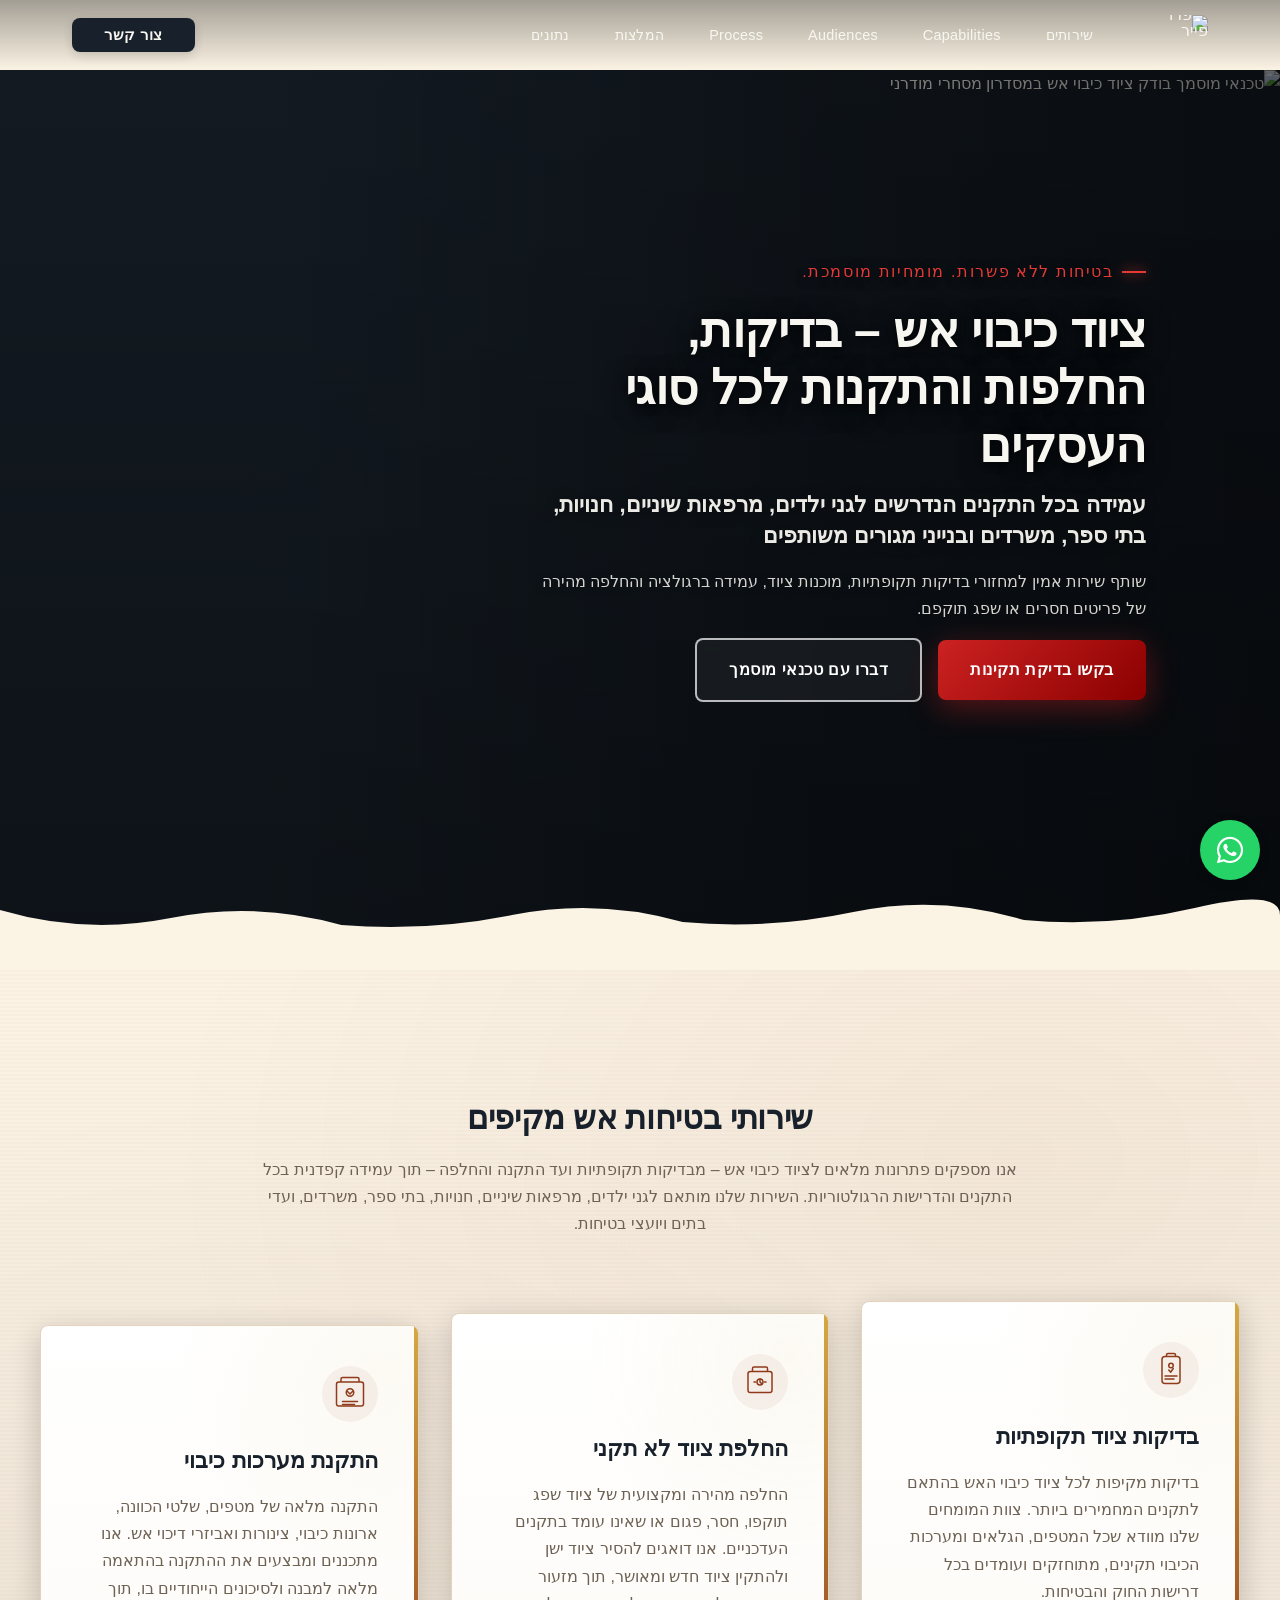
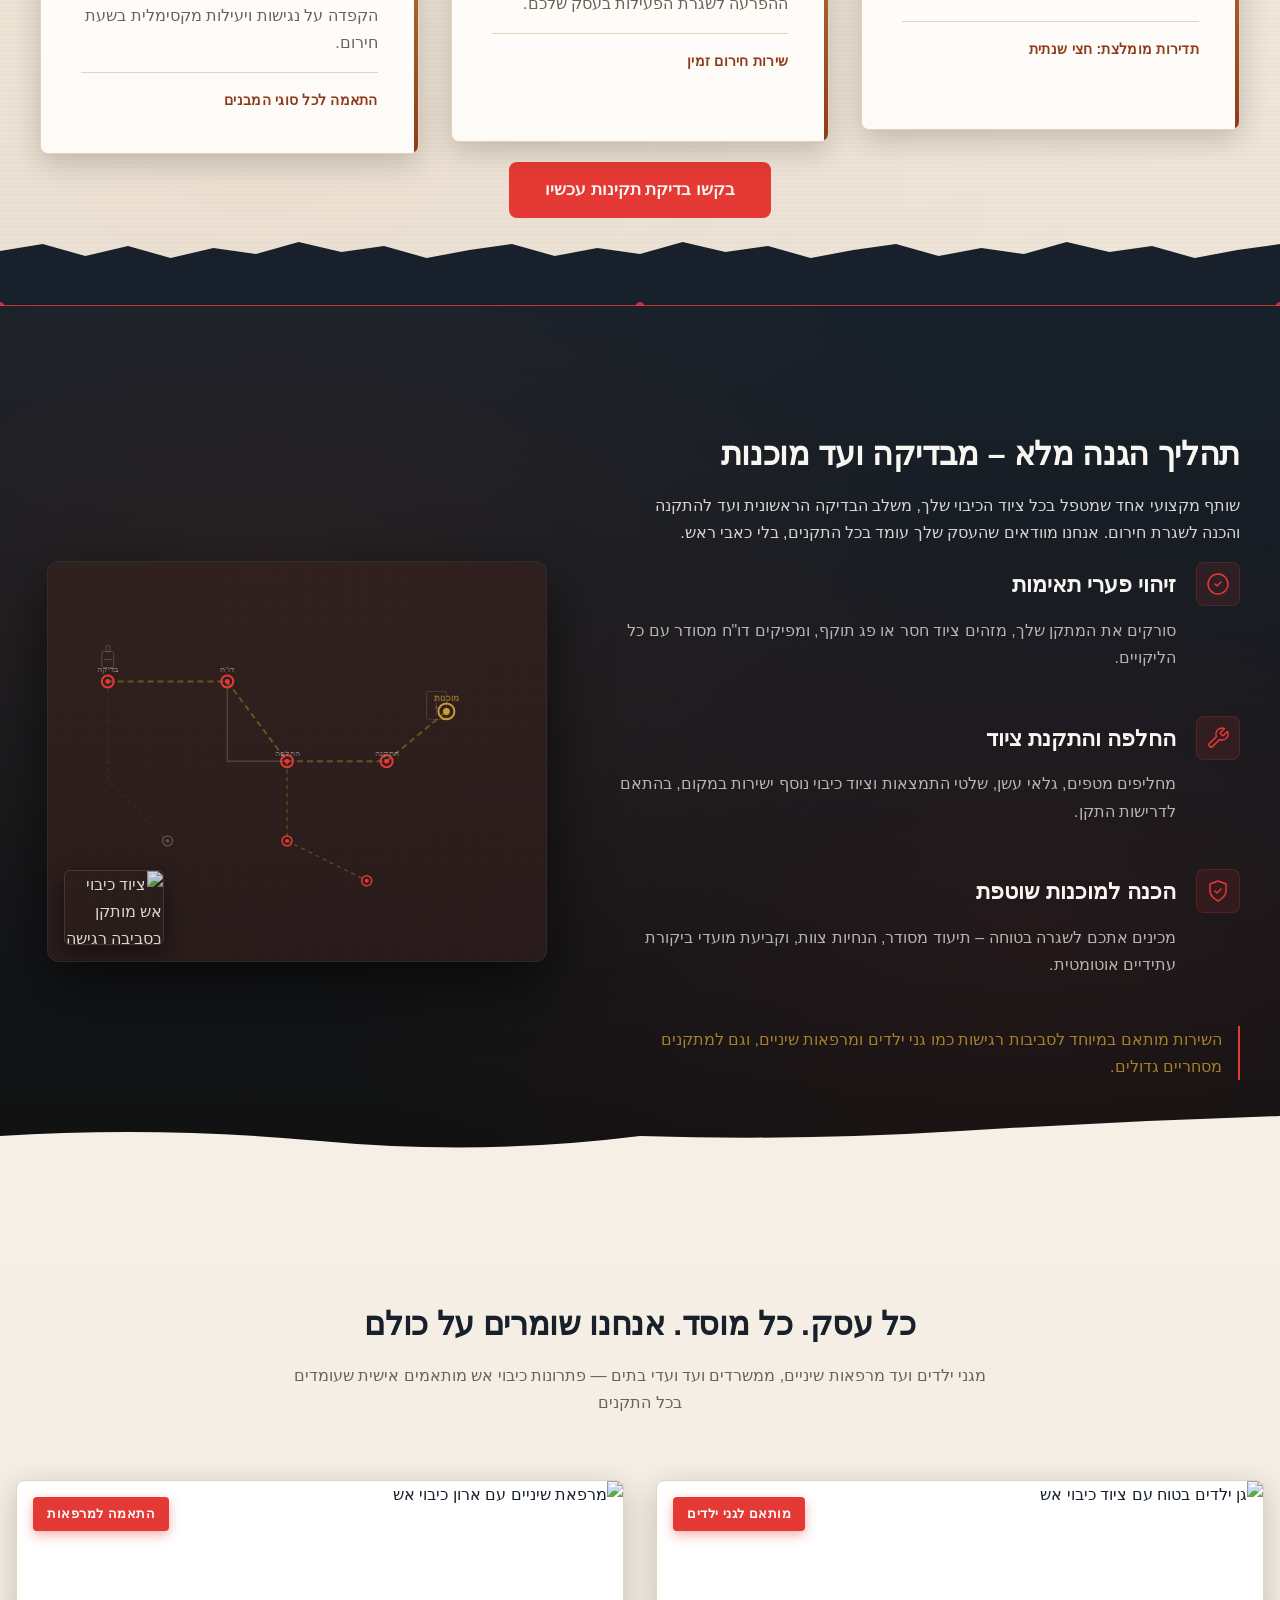
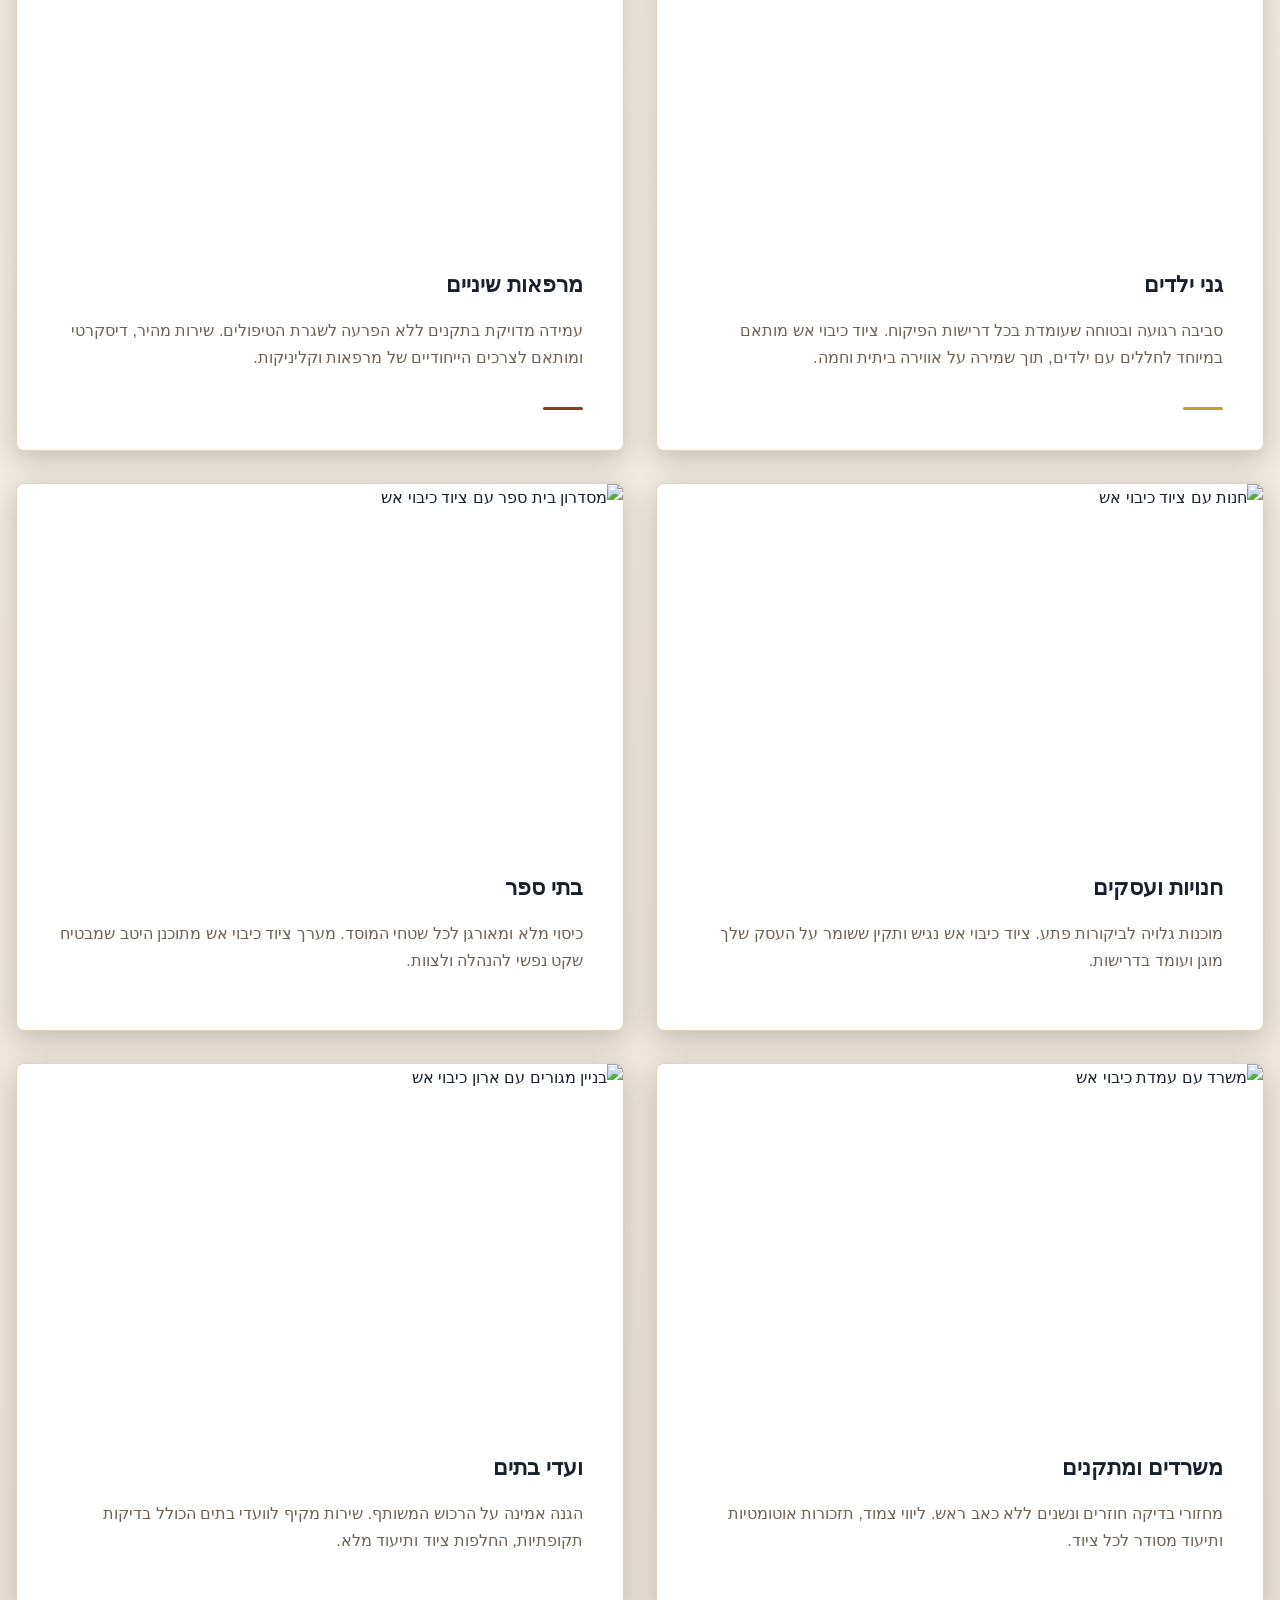
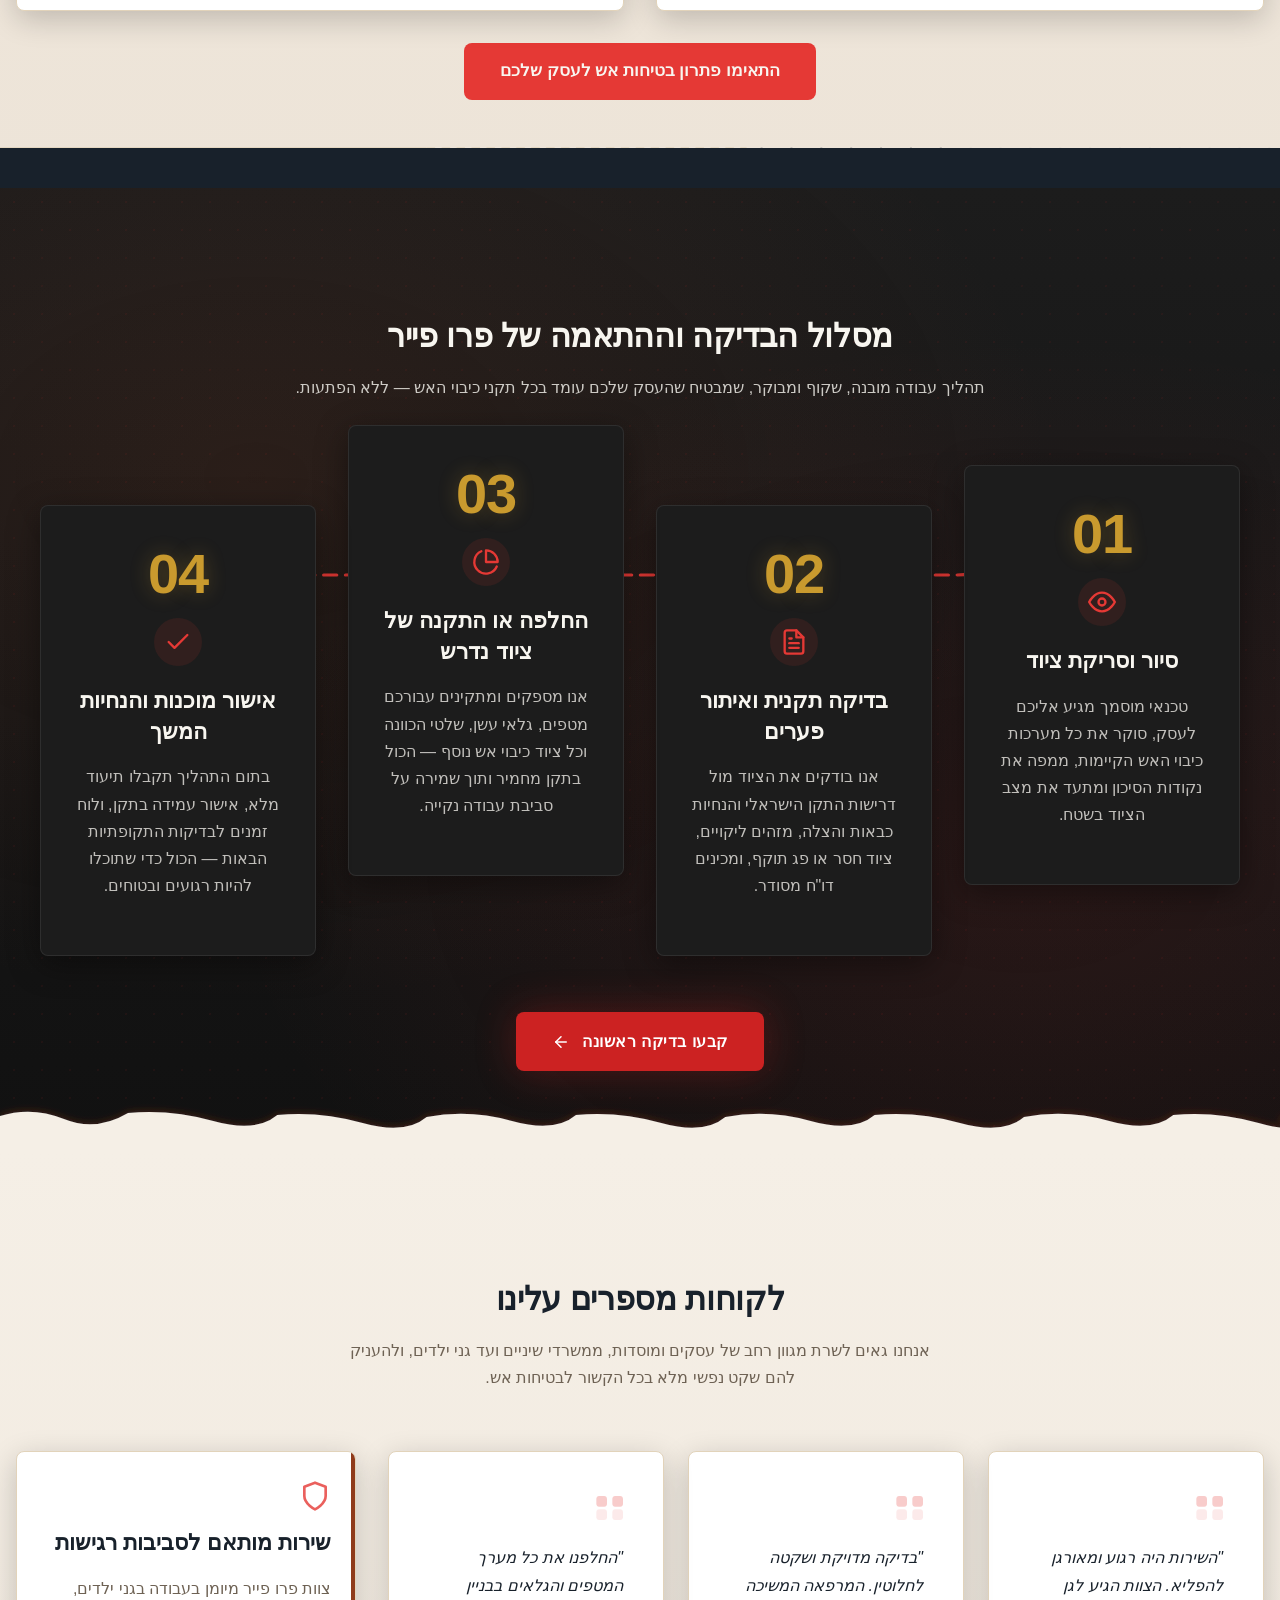
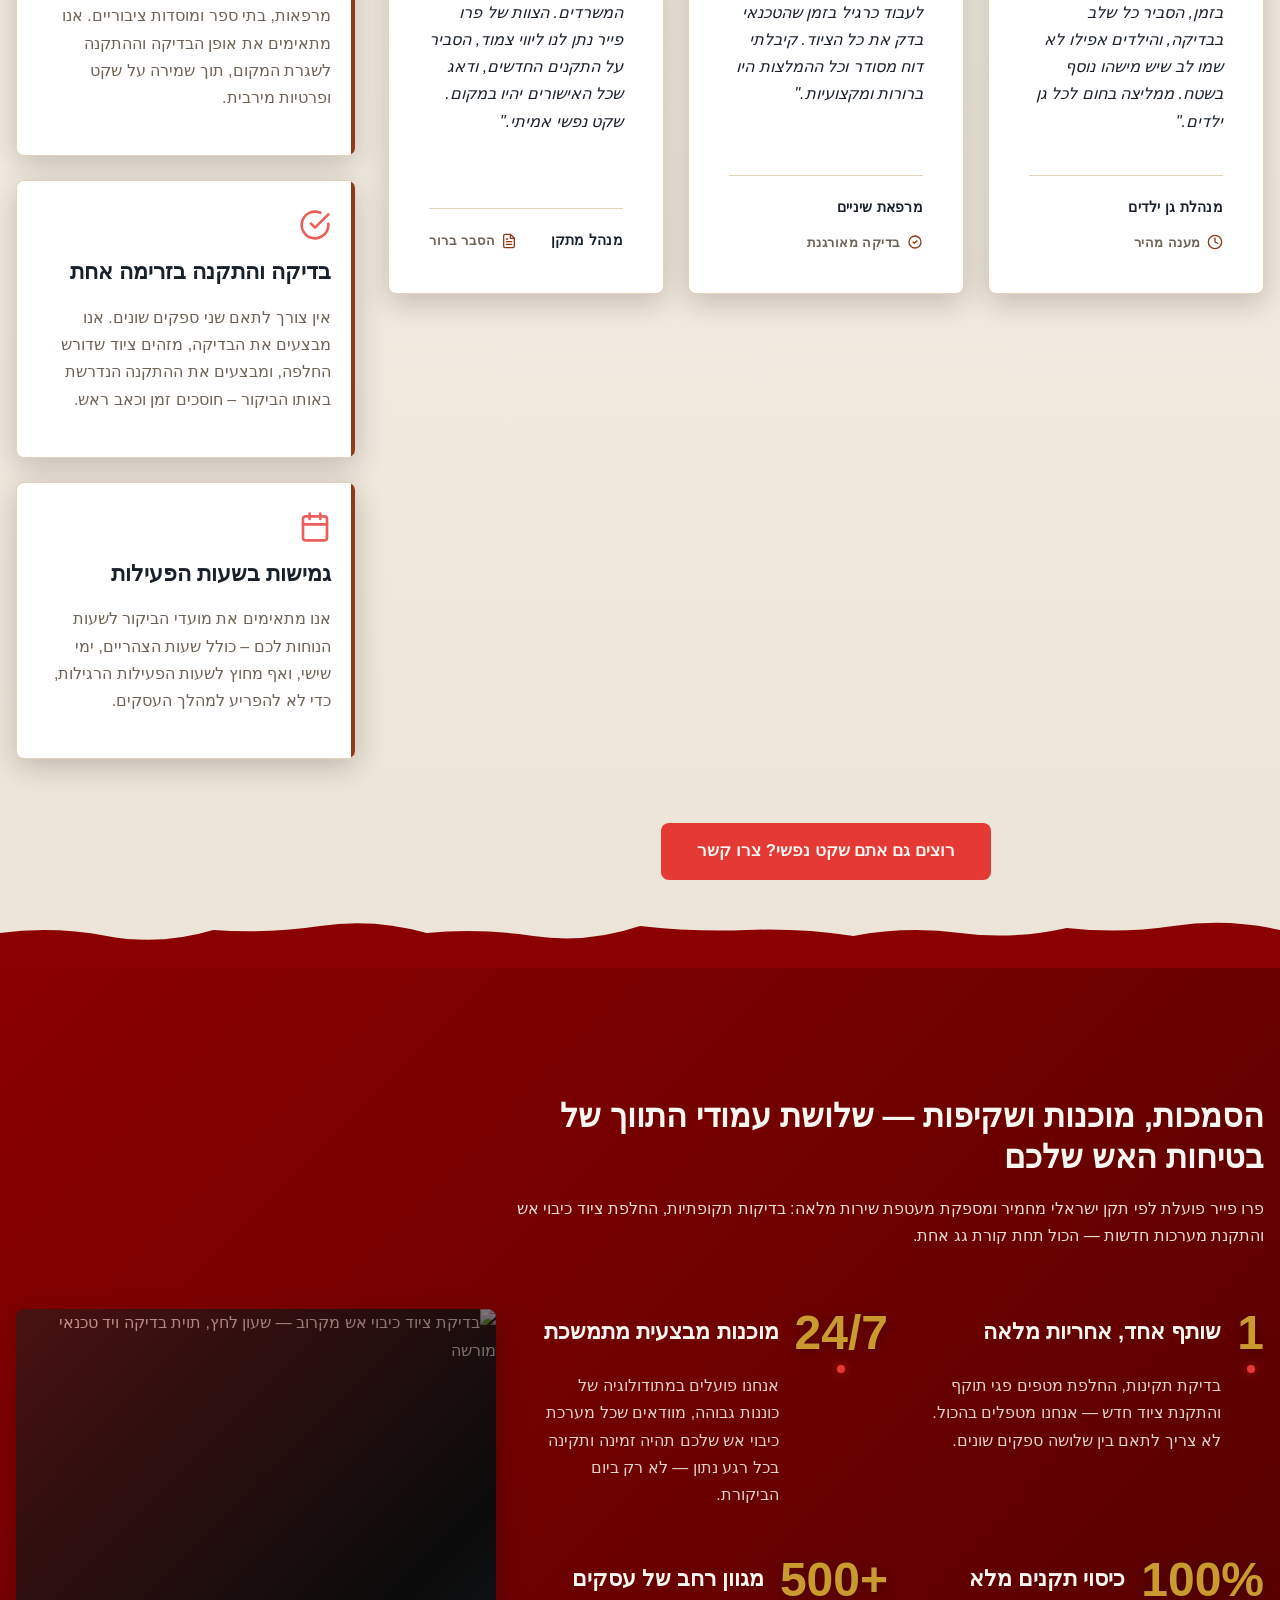
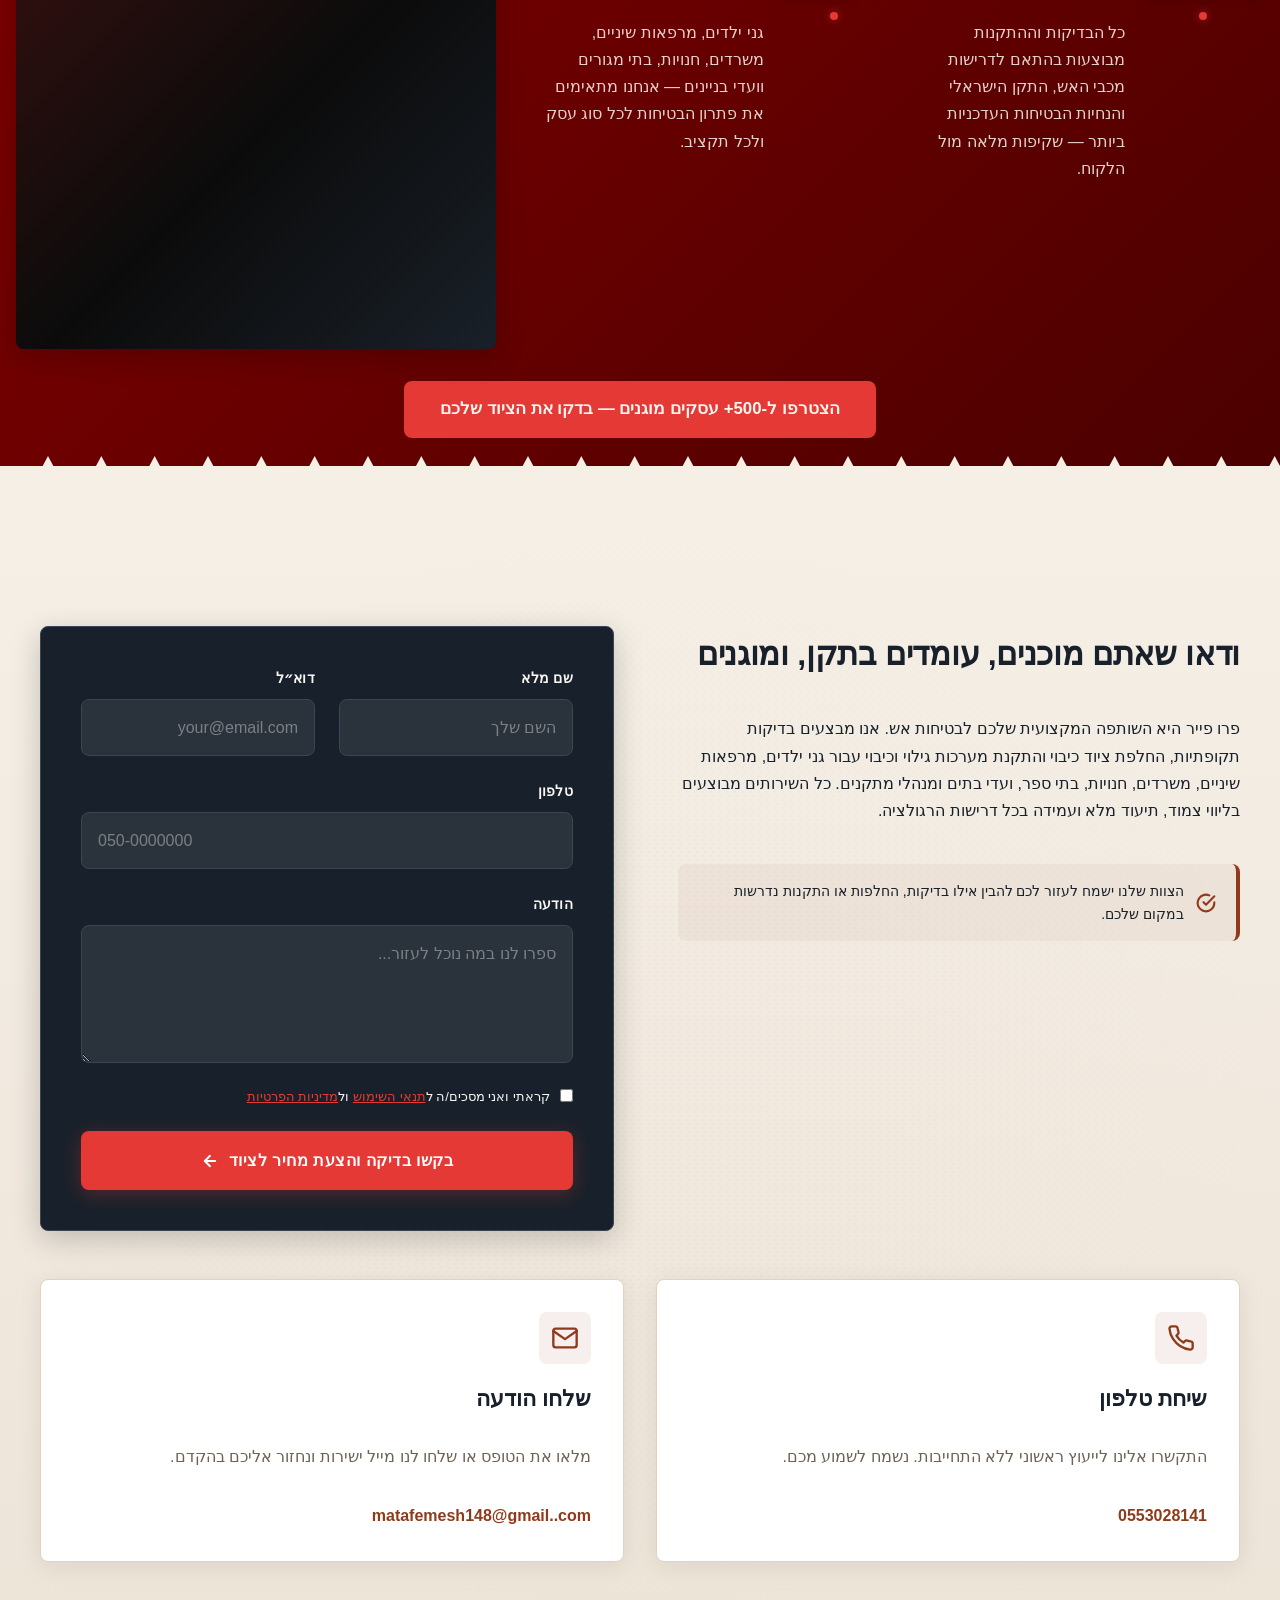
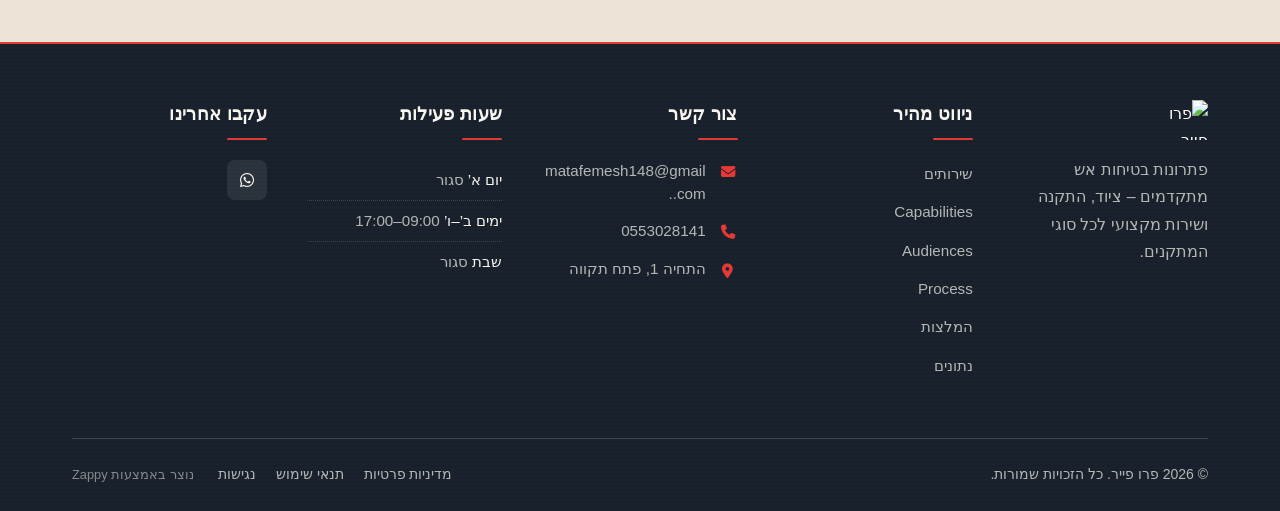
==== commit 3e90408e: "Background sync: Progressive GitHub Sync" ====
--- a/public/index.html
+++ b/public/index.html
@@ -1 +1 @@
-<!doctype html><html dir="rtl" lang="he"><head><meta charset="UTF-8"><meta content="width=device-width,initial-scale=1" name="viewport"><meta content="index, follow" name="robots"><title>הגנו על מה שחשוב — ציוד כיבוי אש מקצועי — פרו פייר</title><meta content="פרו פייר – השותף המהימן שלכם לבטיחות אש. מתמחים בבדיקות, התקנות ושירות לציוד כיבוי מתקדם לגנים, מרפאות ועסקים. שמרו על שקט נפשי ועמידה בתקנים. חייגו עכשיו!" name="description"><meta content="ציוד כיבוי אש, רשימת ציוד כיבוי אש, ציוד בטיחות אש לבית, שירותי בטיחות אש, פרו פייר" name="keywords"><link href="/assets/favicon.ico" rel="icon" type="image/x-icon"><link href="/assets/favicon-16x16.png" rel="icon" type="image/png" sizes="16x16"><link href="/assets/favicon-32x32.png" rel="icon" type="image/png" sizes="32x32"><link href="/assets/favicon-48x48.png" rel="icon" type="image/png" sizes="48x48"><link href="/assets/favicon-192x192.png" rel="icon" type="image/png" sizes="192x192"><link href="/assets/favicon-512x512.png" rel="icon" type="image/png" sizes="512x512"><link href="/assets/apple-touch-icon.png" rel="apple-touch-icon"><script>!function(){"use strict";var t="b3f1129e-dbab-4f78-b903-a5de6278b7f2",e="https://api.zappy5.com/api/analytics/track",a=18e5,n=2592e6,o=!0,i=!0,r=!0;var s=function(){var e="zappy_visitor_"+t,a=null;try{if(a=localStorage.getItem(e)){var o=JSON.parse(a),i=Date.now();if(i-o.created<n)return o.lastSeen=i,localStorage.setItem(e,JSON.stringify(o)),o.id}}catch(t){console.warn("Zappy Analytics: LocalStorage not available")}var r="zv_"+Date.now()+"_"+Math.random().toString(36).substr(2,9);try{localStorage.setItem(e,JSON.stringify({id:r,created:Date.now(),lastSeen:Date.now()}))}catch(t){}return r}(),c=function(){var e="zappy_session_"+t,n=null;try{if(n=sessionStorage.getItem(e)){var o=JSON.parse(n),i=Date.now();if(i-o.timestamp<a)return o.timestamp=i,sessionStorage.setItem(e,JSON.stringify(o)),o.id}}catch(t){console.warn("Zappy Analytics: SessionStorage not available")}var r="zs_"+Date.now()+"_"+Math.random().toString(36).substr(2,9);try{sessionStorage.setItem(e,JSON.stringify({id:r,timestamp:Date.now()}))}catch(t){}return r}();function l(a,n){n=n||{};var o={website_id:t,event_type:a,page_path:window.location.pathname,referrer:document.referrer||"direct",visitor_id:s,session_id:c,metadata:n};if(navigator.sendBeacon){var i=new Blob([JSON.stringify(o)],{type:"application/json"});navigator.sendBeacon(e,i)}else fetch(e,{method:"POST",headers:{"Content-Type":"application/json"},body:JSON.stringify(o),keepalive:!0}).catch(function(t){console.warn("Zappy Analytics: Failed to track event",t)})}o&&l("pageview",{title:document.title,url:window.location.href}),i&&document.addEventListener("click",function(t){var e=t.target;if("BUTTON"===e.tagName||e.closest("button")){var a="BUTTON"===e.tagName?e:e.closest("button");l("click",{element:"button",text:a.textContent.trim().substring(0,100),id:a.id||null,class:a.className||null})}else if("A"===e.tagName||e.closest("a")){var n="A"===e.tagName?e:e.closest("a");l("navigation",{element:"link",text:n.textContent.trim().substring(0,100),href:n.href,external:n.hostname!==window.location.hostname})}},!0),r&&document.addEventListener("submit",function(t){var e=t.target;l("form_submit",{form_id:e.id||null,form_name:e.name||null,form_action:e.action||null,form_method:e.method||"GET"})},!0);var d=Date.now();window.addEventListener("beforeunload",function(){l("page_unload",{time_on_page:Math.floor((Date.now()-d)/1e3),page_path:window.location.pathname})}),window.zappyAnalytics={track:l,getVisitorId:function(){return s},getSessionId:function(){return c}}}()</script><script>!function(){"use strict";if(!window.zappyFireMarketingEvent){var t={begin_checkout:"checkout_started",purchase:"checkout_complete",add_to_cart:"add_to_cart",view_product:"view_product"},e={whatsapp_click:{ga4:"contact",meta:"Contact",gtm:"whatsapp_click",ecom:!1},phone_click:{ga4:"contact",meta:"Contact",gtm:"phone_click",ecom:!1},contact_form_submitted:{ga4:"generate_lead",meta:"Lead",gtm:"contact_form_submitted",ecom:!1},checkout_started:{ga4:"begin_checkout",meta:"InitiateCheckout",gtm:"begin_checkout",ecom:!0},checkout_complete:{ga4:"purchase",meta:"Purchase",gtm:"purchase",ecom:!0},product_inquiry:{ga4:"generate_lead",meta:"Lead",gtm:"product_inquiry",ecom:!1},add_to_cart:{ga4:"add_to_cart",meta:"AddToCart",gtm:"add_to_cart",ecom:!0},view_product:{ga4:"view_item",meta:"ViewContent",gtm:"view_item",ecom:!0}};window.zappyFireMarketingEvent=function(r,o,u){try{u=u||{};var p=t[r]||r,d=e[p];if(!d)return;if((o=o||{}).pagePath||o.page_path||(o.pagePath=a()),"checkout_complete"===p){var l=String(o.orderId||o.order_id||o.transaction_id||"");if(l&&function(t){if(!t)return!1;try{return"1"===sessionStorage.getItem(i(t))}catch(t){return!1}}(l))return;l&&function(t){if(t)try{sessionStorage.setItem(i(t),"1")}catch(t){}}(l)}if(!u.skipFirstParty)try{window.zappyAnalytics&&"function"==typeof window.zappyAnalytics.track&&window.zappyAnalytics.track(p,o)}catch(t){}try{if(window.dataLayer=window.dataLayer||[],d.ecom){var _=c(p,o),m={};_.transaction_id&&(m.transaction_id=_.transaction_id),null!=_.value&&(m.value=_.value),_.currency&&(m.currency=_.currency),_.items&&(m.items=_.items),window.dataLayer.push({event:d.gtm,ecommerce:m}),"checkout_complete"!==p&&"checkout_started"!==p||window.dataLayer.push({event:p,ecommerce:m})}else{var s={event:d.gtm};for(var h in o)Object.prototype.hasOwnProperty.call(o,h)&&(s[h]=o[h]);window.dataLayer.push(s)}}catch(t){}try{"function"==typeof window.gtag&&window.gtag("event",d.ga4,c(p,o))}catch(t){}try{"function"==typeof window.fbq&&window.fbq("track",d.meta,function(t,e){for(var r=n(e=e||{}),a=parseFloat(null!=e.value?e.value:null!=e.total?e.total:0)||0,c=String(e.currency||"USD").toUpperCase(),i=[],o=0,u=0;u<r.length;u++)r[u].item_id&&i.push(r[u].item_id),o+=r[u].quantity||1;if("checkout_complete"===t)return{value:a,currency:c,content_ids:i.length?i:void 0,content_type:"product",num_items:o||void 0,order_id:String(e.order_id||e.orderId||e.transaction_id||e.orderNumber||"")||void 0};if("checkout_started"===t)return{value:a,currency:c,content_ids:i.length?i:void 0,content_type:"product",num_items:o||parseInt(null!=e.itemCount?e.itemCount:0,10)||void 0};if("add_to_cart"===t){var p=String(e.productId||e.product_id||i[0]||"");return{value:a||(r[0]?r[0].price*r[0].quantity:0),currency:c,content_ids:p?[p]:i.length?i:void 0,content_type:"product",content_name:e.productName||e.product_name||r[0]&&r[0].item_name,num_items:parseInt(null!=e.quantity?e.quantity:o||1,10)||1}}if("view_product"===t){var d=String(e.productId||e.product_id||i[0]||"");return{value:a||parseFloat(null!=e.price?e.price:0)||0,currency:c,content_ids:d?[d]:i.length?i:void 0,content_type:"product",content_name:e.productName||e.product_name||r[0]&&r[0].item_name}}return"whatsapp_click"===t||"phone_click"===t?{content_name:"whatsapp_click"===t?"WhatsApp":"Phone",content_category:"contact"}:"contact_form_submitted"===t||"product_inquiry"===t?{content_name:"product_inquiry"===t?"Product inquiry":"Contact form",content_category:e.productName||e.product_name||void 0}:e}(p,o))}catch(t){}}catch(t){}};var r=Object.create(null);document.addEventListener("click",function(t){try{var e=t.target;if(!e)return;var r=u(e,".whatsapp-float, a.whatsapp-float, [data-zappy-whatsapp]"),n=function(t){for(var e=t;e&&e!==document;){if("A"===e.tagName)return e;e=e.parentElement}return null}(e),c=n&&n.href||"";if(r||n&&function(t){if(!t)return!1;var e=String(t).toLowerCase();return-1!==e.indexOf("wa.me/")||-1!==e.indexOf("api.whatsapp.com")||-1!==e.indexOf("whatsapp.com/send")||0===e.indexOf("whatsapp:")}(c)){if(!o("wa:"+c)){var i=r?"float":"link";window.zappyFireMarketingEvent("whatsapp_click",{source:i,href:c||null,pagePath:a()})}return}var p=u(e,".phone-header-btn, .nav-phone-btn, .call-btn, [data-zappy-phone]"),d="";if(n&&n.href&&0===String(n.href).toLowerCase().indexOf("tel:")?d=n.href:p&&p.href&&0===String(p.href).toLowerCase().indexOf("tel:")&&(d=p.href),p||d){var l="";return d&&(l=String(d).replace(/^tel:/i,"").trim()),void(o("tel:"+(l||p&&p.id||"btn"))||window.zappyFireMarketingEvent("phone_click",{source:p?"button":"link",phone:l||null,href:d||null,pagePath:a()}))}}catch(t){}},!0)}function a(){try{if(window.ZAPPY_CONFIG&&window.ZAPPY_CONFIG.currentPagePath)return window.ZAPPY_CONFIG.currentPagePath}catch(t){}try{return window.location.pathname||"/"}catch(t){return"/"}}function n(t){var e=(t=t||{}).items||t.cartItems||t.cart_items||t.lineItems||[];Array.isArray(e)||(e=[]);for(var r=[],a=0;a<e.length;a++){var n=e[a];if(n&&"object"==typeof n){var c=String(n.item_id||n.productId||n.product_id||n.id||"").trim(),i=String(n.item_name||n.productName||n.product_name||n.name||"").trim(),o=parseFloat(null!=n.price?n.price:null!=n.unitPrice?n.unitPrice:0)||0,u=Math.max(1,parseInt(null!=n.quantity?n.quantity:null!=n.qty?n.qty:1,10)||1);(c||i)&&r.push({item_id:c||i,item_name:i||c,price:o,quantity:u})}}return r}function c(t,e){var r=n(e=e||{}),c=parseFloat(null!=e.value?e.value:null!=e.total?e.total:0)||0,i=String(e.currency||"USD").toUpperCase();if("checkout_complete"===t)return{transaction_id:String(e.transaction_id||e.orderId||e.order_id||e.orderNumber||"")||void 0,value:c,currency:i,items:r};if("checkout_started"===t)return{value:c,currency:i,items:r};if("add_to_cart"===t){var o=r.length?r:[{item_id:String(e.productId||e.product_id||""),item_name:String(e.productName||e.product_name||""),price:parseFloat(null!=e.value?e.value:null!=e.price?e.price:0)||0,quantity:parseInt(null!=e.quantity?e.quantity:1,10)||1}].filter(function(t){return t.item_id||t.item_name});return{value:c||(o[0]?o[0].price*o[0].quantity:0),currency:i,items:o}}if("view_product"===t){var u=r.length?r:[{item_id:String(e.productId||e.product_id||""),item_name:String(e.productName||e.product_name||""),price:parseFloat(null!=e.price?e.price:null!=e.value?e.value:0)||0,quantity:1}].filter(function(t){return t.item_id||t.item_name});return{currency:i,value:c||(u[0]?u[0].price:0),items:u}}return"whatsapp_click"===t||"phone_click"===t?{method:"whatsapp_click"===t?"whatsapp":"phone",page_path:e.pagePath||a()}:"contact_form_submitted"===t||"product_inquiry"===t?{page_path:e.pagePath||a()}:e}function i(t){return"zappy_purchase_fired_"+String(t||"")}function o(t){var e=Date.now();return!!(r[t]&&e-r[t]<800)||(r[t]=e,!1)}function u(t,e){return t&&t.closest?t.closest(e):null}}()</script><meta content="הגנו על מה שחשוב — ציוד כיבוי אש מקצועי — פרו פייר" property="og:title"><meta content="פרו פייר – השותף המהימן שלכם לבטיחות אש. מתמחים בבדיקות, התקנות ושירות לציוד כיבוי מתקדם לגנים, מרפאות ועסקים. שמרו על שקט נפשי ועמידה בתקנים. חייגו עכשיו!" property="og:description"><meta content="summary_large_image" name="twitter:card"><meta content="הגנו על מה שחשוב — ציוד כיבוי אש מקצועי — פרו פייר" name="twitter:title"><meta content="פרו פייר – השותף המהימן שלכם לבטיחות אש. מתמחים בבדיקות, התקנות ושירות לציוד כיבוי מתקדם לגנים, מרפאות ועסקים. שמרו על שקט נפשי ועמידה בתקנים. חייגו עכשיו!" name="twitter:description"><meta content="website" property="og:type"><meta content="he_IL" property="og:locale"><style>.skip-link{position:absolute;top:0;left:0;transform:translateY(-200%);padding:12px 18px;background:var(--bg-dark,#1a1a1a);color:var(--text-light,#fff);font-weight:600;border-radius:0 0 8px 0;z-index:10000}.skip-link:focus{transform:none;outline:2px solid var(--ring,#fff);outline-offset:2px}:focus-visible{outline:2px solid var(--ring,currentColor);outline-offset:3px}</style><link href="/assets/favicon.ico" rel="icon" type="image/x-icon"><link href="/assets/favicon-16x16.png" rel="icon" type="image/png" sizes="16x16"><link href="/assets/favicon-32x32.png" rel="icon" type="image/png" sizes="32x32"><link href="/assets/favicon-48x48.png" rel="icon" type="image/png" sizes="48x48"><link href="/assets/favicon-192x192.png" rel="icon" type="image/png" sizes="192x192"><link href="/assets/favicon-512x512.png" rel="icon" type="image/png" sizes="512x512"><link href="/assets/apple-touch-icon.png" rel="apple-touch-icon"><link href="https://cdn.jsdelivr.net/npm/vanilla-cookieconsent@3/dist/cookieconsent.css" rel="stylesheet"><style id="zappy-critical-above-fold-css">html{box-sizing:border-box;-webkit-text-size-adjust:100%}*,::after,::before{box-sizing:inherit}body{margin:0;min-width:320px;overflow-x:clip}img,svg,video{max-width:100%;height:auto}main{display:block}.container{width:min(100% - 32px,1200px);margin-inline:auto}.navbar,header .navbar,header[role=banner],nav.navbar{position:relative;z-index:1000;width:100%}.nav-container,.navbar .container{display:flex;align-items:center;justify-content:space-between;min-height:64px}.logo,.logo-link img{display:block;width:35px;height:35px;object-fit:contain}#navMenu,.nav-menu{list-style:none;margin:0;padding:0}#navMenu a,.nav-menu a,.navbar .nav-links a,.navbar a{color:inherit;text-decoration:none}#navMenu .sub-menu,.nav-menu .sub-menu,.navbar .sub-menu{display:none}.fa,.fa-brands,.fa-regular,.fa-solid,.fab,.far,.fas{display:inline-block;min-width:1em;text-align:center}html:not(#zappy-noop) .navbar:has(.nav-ecommerce-icons)>.phone-header-btn,html:not(#zappy-noop)[data-zappy-site-type=ecommerce] .phone-header-btn{display:none!important;visibility:hidden!important;width:0!important;height:0!important;pointer-events:none!important}.zappy-preview-empty-store-cta{display:none!important;visibility:hidden!important;height:0!important;max-height:0!important;overflow:hidden!important;margin:0!important;padding:0!important;border:0!important;box-shadow:none!important}.zappy-catalog-menu{background:var(--surface-color,var(--surface,linear-gradient(135deg,#f8f9fa 0,#fff 100%)));border-bottom:1px solid var(--border-color,#e5e7eb);padding:0;position:sticky;top:0;z-index:90}.zappy-catalog-menu.rtl,.zappy-catalog-menu[dir=rtl]{direction:rtl}.zappy-catalog-menu.ltr,.zappy-catalog-menu[dir=ltr]{direction:ltr}.catalog-menu-container{max-width:1440px;margin:0 auto;display:flex;align-items:center;gap:8px;padding:10px 24px;overflow:visible}.catalog-menu-categories,.catalog-menu-list{display:flex;align-items:center;gap:4px;flex-wrap:wrap;margin:0;padding:0;list-style:none}.catalog-menu-item{display:inline-flex;align-items:center;padding:8px 16px;font-size:14px;font-weight:500;color:var(--text-color,var(--text,#374151));text-decoration:none;border-radius:20px;white-space:nowrap}.catalog-menu-all{background:var(--primary-color,var(--primary,#111));color:var(--text-light,#fff)!important}.catalog-menu-parent{position:relative;display:inline-flex;align-items:center}.catalog-menu-trigger{display:inline-flex;align-items:center;gap:6px}.catalog-menu-chevron{flex-shrink:0}.catalog-menu-parent>.sub-menu{display:none!important;visibility:hidden!important;opacity:0!important;pointer-events:none!important}.hero-section,.index-hero-section,section[class*=hero]{position:relative;overflow:hidden}.hero-section,.index-hero-section{min-height:560px}section[data-hero-type*=fullscreen]{min-height:100vh}.hero-bg-image,.hero-bg-wrapper,section[class*=hero] [class*=hero-bg]{position:absolute;inset:0;width:100%;height:100%}.hero-bg-image img,.hero-bg-wrapper img,section[class*=hero] [data-hero-bg],section[class*=hero] img[data-hero-background=true]{width:100%!important;height:100%!important;object-fit:cover!important;display:block}.hero-content,section[class*=hero] .container{position:relative;z-index:2}@media(max-width:768px){:root{--header-height:72px;--total-header-height:72px;--zappy-mobile-menu-top:72px}html[data-zappy-site-type=ecommerce] body{padding-top:var(--total-header-height,72px)}html[data-zappy-site-type=ecommerce] body>.navbar:not(.zappy-catalog-menu),html[data-zappy-site-type=ecommerce] body>nav.navbar{position:fixed!important;top:0;left:0;right:0;z-index:100000;width:100%;margin-bottom:0}.zappy-catalog-menu{position:fixed;top:var(--header-height,72px);left:0;right:0;z-index:99999}.nav-container,.navbar .container{min-height:60px}#navMenu,.nav-menu{max-width:100vw;overflow-x:hidden}.hero-section,.index-hero-section,section[class*=hero],section[data-hero-type*=fullscreen]{min-height:100svh}.hero-bg-image,.hero-bg-wrapper,.hero-scrim{min-height:100svh}}:root{--zappy-header-stack-height:calc(var(--zappy-announcement-height, 40px) + var(--header-height, 72px))}body:has(.zappy-announcement-bar) .navbar:not(.zappy-catalog-menu):not(.mobile-search-panel),body:has(.zappy-announcement-bar) header.navbar,body:has(.zappy-announcement-bar) nav.navbar:not(.zappy-catalog-menu){top:var(--zappy-announcement-height,40px)!important}body:has(.zappy-announcement-bar) .index-hero-section,body:has(.zappy-announcement-bar) main>section[class*=hero]:first-of-type,body:has(.zappy-announcement-bar) section[data-hero-type^=fullscreen]{margin-top:calc(-1 * var(--zappy-header-stack-height))!important;padding-top:calc(var(--zappy-header-stack-height))!important}[data-zappy-content-align]{display:flex!important;flex-direction:column!important}[data-zappy-content-align^=top-]{justify-content:flex-start!important}[data-zappy-content-align^=center-],[data-zappy-content-align^=lower-],[data-zappy-content-align^=upper-]{justify-content:center!important}[data-zappy-content-align^=bottom-]{justify-content:flex-end!important}[data-zappy-content-align$="-left"],[data-zappy-content-align$="-mid-left"]{align-items:flex-start!important;text-align:start!important}[data-zappy-content-align$="-center"]{align-items:center!important;text-align:center!important}[data-zappy-content-align$="-mid-right"],[data-zappy-content-align$="-right"]{align-items:flex-end!important;text-align:end!important}[data-zappy-content-align] [data-zappy-align-target]{margin-left:auto;margin-right:auto}[data-zappy-content-align$="-center"] [data-zappy-align-target],[data-zappy-content-align$="-center"] [data-zappy-align-target]>*{text-align:center!important}</style><link href="/styles.css" rel="stylesheet"><script>window.ZAPPY_WEBSITE_ID="b3f1129e-dbab-4f78-b903-a5de6278b7f2",window.ZAPPY_API_BASE="https://api.zappy5.com"</script><link href="/assets/site-image-index-hero-image-1.webp" rel="preload" as="image" fetchpriority="high"><style id="zappy-dropdown-submenu-styles">#navMenu li:has(.sub-menu),.nav-menu li:has(.sub-menu),.navbar li:has(.sub-menu),nav li:has(.sub-menu){position:relative}#navMenu .sub-menu,.nav-menu .sub-menu,.navbar .sub-menu,nav .sub-menu{display:block!important;position:absolute!important;top:100%;left:0;min-width:220px;border-radius:8px;box-shadow:0 8px 25px rgba(0,0,0,.15);padding:8px 0;opacity:0;visibility:hidden;transform:translateY(10px);transition:all .3s ease;z-index:1000;list-style:none;pointer-events:none}#navMenu li:hover>.sub-menu,.nav-menu li:hover>.sub-menu,.navbar li:hover>.sub-menu,nav li:hover>.sub-menu{opacity:1!important;visibility:visible!important;transform:translateY(0)!important;pointer-events:auto!important}.sub-menu li{list-style:none;margin:0;padding:0}.sub-menu a{display:block!important;padding:10px 16px!important;color:var(--text-dark,#333)!important;font-weight:500;text-decoration:none;white-space:nowrap;transition:background-color .2s}.sub-menu .zappy-nav-child>a{padding-left:28px!important;font-size:.9em!important;opacity:.85!important}[dir=rtl] .sub-menu .zappy-nav-child>a,html[lang=ar] .sub-menu .zappy-nav-child>a,html[lang=he] .sub-menu .zappy-nav-child>a{padding-left:10px!important;padding-right:28px!important}.sub-menu .zappy-nav-parent>a{font-weight:600!important}.sub-menu a:hover{background-color:#f5f5f5}[dir=rtl] .nav-menu .sub-menu,[dir=rtl] .navbar .sub-menu,[dir=rtl] nav .sub-menu,html[lang=ar] .nav-menu .sub-menu,html[lang=ar] .navbar .sub-menu,html[lang=ar] nav .sub-menu,html[lang=he] .nav-menu .sub-menu,html[lang=he] .navbar .sub-menu,html[lang=he] nav .sub-menu{left:auto!important;right:0!important}.sub-menu:empty,.sub-menu:not(:has(li)):not(:has(> a)),.sub-menu:not(:has(li:not(.zappy-hidden-menu-item))):not(:has(> a)){display:none!important;opacity:0!important;visibility:hidden!important;pointer-events:none!important}li:has(.menu-group-title):hover>.sub-menu{opacity:1!important;visibility:visible!important;transform:translateY(0)!important;pointer-events:auto!important}#navMenu>li>.menu-group-title,.nav-menu>li>.menu-group-title{display:inline-block;padding:.5rem 1rem;cursor:default;user-select:none}@media (max-width:768px){#navMenu .sub-menu,.nav-menu .sub-menu,.navbar .sub-menu,nav .sub-menu{position:static!important;transform:none!important;box-shadow:none!important;background:0 0!important;max-height:0;overflow:hidden;opacity:0;visibility:hidden;transition:max-height .3s ease,opacity .3s ease;padding:0!important;border-radius:0!important}#navMenu .sub-menu.mobile-expanded,.nav-menu .sub-menu.mobile-expanded,.navbar .sub-menu.mobile-expanded{max-height:none!important;overflow-y:visible!important;opacity:1!important;visibility:visible!important;padding:8px 0 8px 16px!important}[dir=rtl] .sub-menu.mobile-expanded,html[lang=he] .sub-menu.mobile-expanded{padding:8px 16px 8px 0!important}#navMenu li:hover>.sub-menu,.nav-menu li:hover>.sub-menu,.navbar li:hover>.sub-menu,nav li:hover>.sub-menu{opacity:0;visibility:hidden;pointer-events:none}#navMenu li>.sub-menu.mobile-expanded,.nav-menu li>.sub-menu.mobile-expanded,.navbar li>.sub-menu.mobile-expanded,nav li>.sub-menu.mobile-expanded{opacity:1!important;visibility:visible!important;pointer-events:auto!important}#navMenu li:has(.sub-menu),.nav-menu li:has(.sub-menu),.navbar li:has(.sub-menu),nav li:has(.sub-menu){display:flex!important;flex-wrap:wrap!important;align-items:center!important;position:relative!important;min-height:44px!important}#navMenu li:has(.sub-menu)>a,.nav-menu li:has(.sub-menu)>a,.navbar li:has(.sub-menu)>a,nav li:has(.sub-menu)>a{flex:1!important;min-width:0!important}#navMenu li:has(.sub-menu)>.menu-group-title,.nav-menu li:has(.sub-menu)>.menu-group-title,.navbar li:has(.sub-menu)>.menu-group-title,nav li:has(.sub-menu)>.menu-group-title{flex:1!important;min-width:0!important;display:flex!important;align-items:center!important;padding:12px 16px!important;min-height:44px!important;line-height:1.4!important;font-weight:600!important;box-sizing:border-box!important}#navMenu li:has(.sub-menu)>.sub-menu,.nav-menu li:has(.sub-menu)>.sub-menu,.navbar li:has(.sub-menu)>.sub-menu,nav li:has(.sub-menu)>.sub-menu{flex-basis:100%!important;width:100%!important}#navMenu li:has(.sub-menu)>a [class*=arrow],#navMenu li:has(.sub-menu)>a [class*=chevron],.nav-menu li:has(.sub-menu)>a .fa-angle-down,.nav-menu li:has(.sub-menu)>a .fa-chevron-down,.nav-menu li:has(.sub-menu)>a [class*=arrow],.nav-menu li:has(.sub-menu)>a [class*=chevron],nav li:has(.sub-menu)>a [class*=arrow],nav li:has(.sub-menu)>a [class*=chevron]{display:none!important;visibility:hidden!important}.mobile-submenu-toggle{display:flex!important;align-items:center!important;justify-content:center!important;width:44px!important;height:auto!important;background:0 0!important;border:none!important;cursor:pointer!important;color:var(--text-light)!important;position:static!important;flex-shrink:0!important;align-self:stretch!important;z-index:2!important;padding:0!important;margin:0!important}.mobile-submenu-toggle::after{content:''!important;width:0!important;height:0!important;border-left:6px solid transparent!important;border-right:6px solid transparent!important;border-top:7px solid currentColor!important;transition:transform .3s ease!important}.mobile-submenu-toggle.expanded::after{transform:rotate(180deg)!important}.sub-menu a{padding:10px 0!important;display:block!important;color:var(--text-light)!important;white-space:normal!important}.sub-menu .zappy-nav-child>a{padding-left:28px!important;font-size:.9em!important;opacity:.85!important}[dir=rtl] .sub-menu .zappy-nav-child>a,html[lang=ar] .sub-menu .zappy-nav-child>a,html[lang=he] .sub-menu .zappy-nav-child>a{padding-left:0!important;padding-right:28px!important}.sub-menu .zappy-nav-parent>a{font-weight:600!important}#navMenu.active,.nav-menu.active{max-width:100vw!important;overflow-x:hidden!important;box-sizing:border-box!important}.navbar .sub-menu li a,.zappy-products-dropdown .sub-menu a,nav.navbar .sub-menu li a{color:var(--text-light)!important}}@media (min-width:769px){.mobile-submenu-toggle{display:none!important}}</style><style id="zappy-widget-visibility">html[dir=rtl] .whatsapp-float{right:20px!important;left:auto!important}html:not([dir]) .whatsapp-float,html[dir=ltr] .whatsapp-float{left:20px!important;right:auto!important}html[dir=rtl] #mic-access-tool-general-button,html[dir=rtl] #mic-init-access-tool #mic-access-tool-general-button,html[dir=rtl] #mic-init-access-tool .mic-access-tool-general-button,html[dir=rtl] ._access-icon,html[dir=rtl] .mic-access-tool-general-button{left:20px!important;right:auto!important}html:not([dir]) #mic-access-tool-general-button,html:not([dir]) #mic-init-access-tool #mic-access-tool-general-button,html:not([dir]) #mic-init-access-tool .mic-access-tool-general-button,html:not([dir]) ._access-icon,html:not([dir]) .mic-access-tool-general-button,html[dir=ltr] #mic-access-tool-general-button,html[dir=ltr] #mic-init-access-tool #mic-access-tool-general-button,html[dir=ltr] #mic-init-access-tool .mic-access-tool-general-button,html[dir=ltr] ._access-icon,html[dir=ltr] .mic-access-tool-general-button{right:20px!important;left:auto!important}@media (max-width:768px){.whatsapp-float{display:flex!important}}@media (min-width:769px){.whatsapp-float{display:flex!important}}@media (max-width:768px){#mic-access-tool-general-button,#mic-init-access-tool #mic-access-tool-general-button,#mic-init-access-tool .mic-access-tool-general-button,._access-icon,.mic-access-tool-general-button{display:flex!important;visibility:visible!important;opacity:1!important;pointer-events:auto!important}#mic-access-tool-box.opened-mic-access-tool,#mic-init-access-tool #mic-access-tool-box.opened-mic-access-tool,.mic-access-tool-box.opened-mic-access-tool{visibility:visible!important;opacity:1!important;pointer-events:auto!important}}@media (min-width:769px){#mic-access-tool-general-button,#mic-init-access-tool #mic-access-tool-general-button,#mic-init-access-tool .mic-access-tool-general-button,._access-icon,.mic-access-tool-general-button{display:flex!important;visibility:visible!important;opacity:1!important;pointer-events:auto!important}#mic-access-tool-box.opened-mic-access-tool,#mic-init-access-tool #mic-access-tool-box.opened-mic-access-tool,.mic-access-tool-box.opened-mic-access-tool{visibility:visible!important;opacity:1!important;pointer-events:auto!important}}</style></head><body><a href="#main" class="skip-link">דלג לתוכן הראשי</a><nav class="navbar" dir="rtl"><button class="mobile-toggle" aria-label="Menu" id="mobileToggle"><svg viewBox="0 0 24 24" fill="none" height="24" width="24" class="hamburger-icon" style="display:block !important"><path d="M3 12h18M3 6h18M3 18h18" stroke="currentColor" stroke-width="2" stroke-linecap="round"></path></svg> <svg viewBox="0 0 24 24" fill="none" height="24" width="24" class="close-icon" style="display:none !important"><path d="M18 6L6 18M6 6l12 12" stroke="currentColor" stroke-width="2" stroke-linecap="round"></path></svg></button> <button class="phone-header-btn" aria-label="Call" data-phone="0553028141"><svg viewBox="0 0 24 24" fill="currentColor" height="20" width="20"><path d="M22 16.92v3a2 2 0 0 1-2.18 2 19.79 19.79 0 0 1-8.63-3.07 19.5 19.5 0 0 1-6-6 19.79 19.79 0 0 1-3.07-8.67A2 2 0 0 1 4.11 2h3a2 2 0 0 1 2 1.72 12.84 12.84 0 0 0 .7 2.81 2 2 0 0 1-.45 2.11L8.09 9.91a16 16 0 0 0 6 6l1.27-1.27a2 2 0 0 1 2.11-.45 12.84 12.84 0 0 0 2.81.7A2 2 0 0 1 22 16.92z"></path></svg></button><div class="nav-container"><div class="nav-right-group"><div class="nav-brand"><a href="/" class="logo-link"><img alt="פרו פייר" decoding="async" height="35" src="/assets/site-image-image-1.webp" width="35" class="logo"></a></div><ul class="nav-menu" id="navMenu"><li><a href="#services">שירותים</a></li><li><a href="#capabilities">Capabilities</a></li><li><a href="#audiences">Audiences</a></li><li><a href="#process">Process</a></li><li><a href="#testimonials">המלצות</a></li><li><a href="#stats">נתונים</a></li><li class="mobile-contact-link nav-cta-mobile-item"><a href="#contact" class="nav-cta-btn">צור קשר</a></li></ul></div><div class="nav-cta-container"><a href="#contact" class="nav-cta-btn">צור קשר</a></div></div></nav><script>window.addEventListener("load",function(){const e=document.querySelector(".navbar, nav, header");if(!e)return void console.log("[Navbar] Navbar element not found");let t=document.getElementById("mobileToggle")||document.querySelector(".mobile-toggle")||document.querySelector(".hamburger")||document.querySelector(".hamburger-menu")||document.querySelector(".menu-toggle")||document.querySelector(".burger-menu")||document.querySelector('[aria-label="Menu"]')||document.querySelector('[aria-label="תפריט"]');const o=document.querySelector(".phone-header-btn"),n=window.getComputedStyle(e);let r=n.backgroundColor;if(console.log("[Navbar] Initial navbar background:",r),"transparent"===r||"rgba(0, 0, 0, 0)"===r||r.startsWith("rgba")&&r.includes(", 0)")){const e=n.backgroundImage;if(e&&"none"!==e)console.log("[Navbar] Navbar has background image/gradient, using dark text"),r="rgb(240, 240, 240)";else{const e=window.getComputedStyle(document.body).backgroundColor;console.log("[Navbar] Navbar transparent, using body background:",e),r=e}}const a=r.match(/\d+/g);if(a&&a.length>=3){const e=(.299*parseInt(a[0])+.587*parseInt(a[1])+.114*parseInt(a[2]))/255;console.log("[Navbar] Mobile button colors preserved from Claude CSS (luminance:",e.toFixed(2)+")");const n=document.createElement("style");n.id="zappy-mobile-nav-fix";document.documentElement.lang;document.documentElement.dir,n.textContent='\n        /* Hide mobile buttons on desktop, show only on mobile */\n        @media (min-width: 769px) {\n          .mobile-toggle,\n          .phone-header-btn {\n            display: none !important;\n          }\n        }\n        \n        /* Show and position mobile buttons correctly on mobile */\n        @media (max-width: 768px) {\n          .navbar,\n          nav.navbar {\n            min-height: 70px !important;\n          }\n\n          .mobile-toggle,\n          .phone-header-btn {\n            position: absolute !important;\n            top: 0 !important;\n            bottom: 0 !important;\n            margin-top: auto !important;\n            margin-bottom: auto !important;\n            transform: none !important;\n            z-index: 1001 !important;\n            display: flex !important;\n            align-items: center !important;\n            justify-content: center !important;\n            width: 36px !important;\n            height: 36px !important;\n            border-radius: 50% !important;\n            border: none !important;\n            cursor: pointer !important;\n            padding: 6px !important;\n            background: none !important;\n            color: var(--nav-text, var(--text-light)) !important;\n            touch-action: manipulation !important;\n            -webkit-tap-highlight-color: transparent !important;\n          }\n\n          html[data-zappy-site-type="ecommerce"] .phone-header-btn,\n          body[data-zappy-site-type="ecommerce"] .phone-header-btn,\n          html[data-zappy-site-type="ecommerce"] header .phone-header-btn,\n          html[data-zappy-site-type="ecommerce"] nav .phone-header-btn {\n            display: none !important;\n            visibility: hidden !important;\n            width: 0 !important;\n            height: 0 !important;\n            min-width: 0 !important;\n            overflow: hidden !important;\n          }\n          \n          /* LTR positioning (default): hamburger LEFT, phone RIGHT */\n          html:not([dir="rtl"]):not([lang="he"]):not([lang="ar"]) .mobile-toggle,\n          html[dir="ltr"] .mobile-toggle {\n            left: 12px !important;\n            right: auto !important;\n          }\n          html:not([dir="rtl"]):not([lang="he"]):not([lang="ar"]) .phone-header-btn,\n          html[dir="ltr"] .phone-header-btn {\n            right: 12px !important;\n            left: auto !important;\n          }\n          \n          /* RTL positioning: hamburger RIGHT, phone LEFT */\n          html[dir="rtl"] .mobile-toggle,\n          html[lang="he"] .mobile-toggle,\n          html[lang="ar"] .mobile-toggle {\n            right: 12px !important;\n            left: auto !important;\n          }\n          html[dir="rtl"] .phone-header-btn,\n          html[lang="he"] .phone-header-btn,\n          html[lang="ar"] .phone-header-btn {\n            left: 12px !important;\n            right: auto !important;\n          }\n          \n          /* CRITICAL: Ensure nav-container has min-height on mobile */\n          /* All children are positioned absolutely/fixed on mobile, so height:auto collapses to 0 */\n          .nav-container {\n            min-height: 70px !important;\n            position: relative !important;\n          }\n          \n          /* Ensure SVG icons are properly sized and inherit color */\n          .mobile-toggle svg,\n          .phone-header-btn svg {\n            width: 24px !important;\n            height: 24px !important;\n            /* Don\'t force display - let JavaScript control hamburger/close toggle */\n          }\n          \n          /* Reset nav-cta-container on mobile - remove desktop box-shadow/padding */\n          /* that creates a visible ghost box when CTA button is hidden */\n          .nav-cta-container {\n            box-shadow: none !important;\n            padding: 0 !important;\n          }\n          \n          /* Hide nav-cta-container entirely on mobile when there\'s no lang-switcher */\n          /* (only the CTA button is inside, and it\'s hidden on mobile) */\n          .nav-cta-container:not(:has(.lang-switcher)) {\n            display: none !important;\n          }\n          \n          /* CRITICAL: Prevent hero image fade gradient from bleeding over headline text */\n          /* The .image-fade-gradient has bottom: -30px (extends below parent) */\n          /* On mobile stacked layout, this overlaps the h1 text below the image */\n          .hero-image-column {\n            overflow: hidden !important;\n          }\n          .image-fade-gradient {\n            bottom: 0 !important;\n          }\n          \n          /* Hide desktop language switcher on mobile - hamburger menu handles it */\n          /* High specificity to override stored CSS */\n          .lang-switcher,\n          .nav-cta-container .lang-switcher,\n          .nav-container .lang-switcher,\n          .navbar .lang-switcher,\n          .navbar .nav-cta-container .lang-switcher {\n            display: none !important;\n          }\n        }\n      ';const r=document.getElementById("zappy-mobile-nav-fix");r&&r.remove(),document.head.appendChild(n),console.log("[Navbar] Critical CSS injected for mobile nav positioning");const i=window.innerWidth<=768;if(t){const e=t.querySelector(".hamburger-icon"),o=t.querySelector(".close-icon");e&&(e.style.setProperty("width","24px","important"),e.style.setProperty("height","24px","important"),e.style.setProperty("display","block","important")),o&&(o.style.setProperty("width","24px","important"),o.style.setProperty("height","24px","important"),o.style.setProperty("display","none","important")),i?(t.style.setProperty("position","absolute","important"),t.style.setProperty("top","0","important"),t.style.setProperty("bottom","0","important"),t.style.setProperty("margin-top","auto","important"),t.style.setProperty("margin-bottom","auto","important"),t.style.setProperty("transform","none","important"),t.style.setProperty("z-index","1001","important"),t.style.removeProperty("left"),t.style.removeProperty("right"),console.log("[Navbar] Mobile toggle positioning applied (mobile viewport)")):(t.style.removeProperty("position"),t.style.removeProperty("top"),t.style.removeProperty("transform"),t.style.removeProperty("z-index"),t.style.removeProperty("left"),t.style.removeProperty("right"),console.log("[Navbar] Desktop viewport - cleared mobile toggle inline positioning"))}if(o){const e=o.querySelector("svg");e&&(e.style.width="24px",e.style.height="24px",e.setAttribute("width","24"),e.setAttribute("height","24")),i?(o.style.setProperty("position","absolute","important"),o.style.setProperty("top","0","important"),o.style.setProperty("bottom","0","important"),o.style.setProperty("margin-top","auto","important"),o.style.setProperty("margin-bottom","auto","important"),o.style.setProperty("transform","none","important"),o.style.setProperty("z-index","1001","important"),o.style.removeProperty("left"),o.style.removeProperty("right"),console.log("[Navbar] Phone button positioning applied (mobile viewport)")):(o.style.removeProperty("position"),o.style.removeProperty("top"),o.style.removeProperty("transform"),o.style.removeProperty("z-index"),o.style.removeProperty("left"),o.style.removeProperty("right"),console.log("[Navbar] Desktop viewport - cleared phone button inline positioning"))}}else console.log("[Navbar] Could not parse background color:",r);t=document.getElementById("mobileToggle")||document.querySelector(".mobile-toggle")||document.querySelector(".hamburger")||document.querySelector(".hamburger-menu")||document.querySelector(".menu-toggle")||document.querySelector(".burger-menu")||document.querySelector('[aria-label="Menu"]')||document.querySelector('[aria-label="תפריט"]');const i=document.getElementById("navMenu")||document.querySelector(".nav-menu")||document.querySelector(".nav-links")||document.querySelector("nav ul:not(.submenu)");if(!t||!i)return void console.log("[Navbar] Mobile toggle or menu not found:",{toggle:!!t,menu:!!i});i.id||(i.id="navMenu"),console.log("[Navbar] Initializing mobile menu...");const l=t.cloneNode(!0);t.parentNode.replaceChild(l,t);var s=0;function p(e){var t=Date.now();t-s<300||(s=t,function(e){e.preventDefault(),e.stopPropagation();const t=l.querySelector(".hamburger-icon"),o=l.querySelector(".close-icon");i.classList.contains("active")?(i.classList.remove("active"),t&&t.style.setProperty("display","block","important"),o&&o.style.setProperty("display","none","important"),document.body.style.overflow="",document.body.classList.remove("menu-open"),console.log("[Navbar] Menu closed")):(i.classList.add("active"),t&&t.style.setProperty("display","none","important"),o&&o.style.setProperty("display","block","important"),document.body.style.overflow="hidden",document.body.classList.add("menu-open"),console.log("[Navbar] Menu opened"))}(e))}l.addEventListener("click",p),l.addEventListener("touchend",p),document.addEventListener("keydown",function(e){if(("Escape"===e.key||"Esc"===e.key)&&i.classList.contains("active")){const e=l.querySelector(".hamburger-icon"),t=l.querySelector(".close-icon");i.classList.remove("active"),e&&e.style.setProperty("display","block","important"),t&&t.style.setProperty("display","none","important"),document.body.style.overflow="",document.body.classList.remove("menu-open"),console.log("[Navbar] Menu closed (Escape)")}}),i.querySelectorAll("a").forEach(function(e){e.addEventListener("click",function(){if("#"===this.getAttribute("href"))return;const e=l.querySelector(".hamburger-icon"),t=l.querySelector(".close-icon");i.classList.remove("active"),e&&e.style.setProperty("display","block","important"),t&&t.style.setProperty("display","none","important"),document.body.style.overflow="",document.body.classList.remove("menu-open"),console.log("[Navbar] Menu closed (link clicked)")})});var m=i.querySelectorAll(".dropdown-toggle");m.forEach(function(e){e.addEventListener("click",function(e){e.preventDefault(),e.stopPropagation();var t=this.closest(".nav-dropdown");t&&(t.parentNode.querySelectorAll(".nav-dropdown.open").forEach(function(e){e!==t&&e.classList.remove("open")}),t.classList.toggle("open"),console.log("[Navbar] Dropdown toggled:",t.classList.contains("open")?"open":"closed"))})}),document.addEventListener("click",function(e){e.target.closest(".nav-dropdown")||document.querySelectorAll(".nav-dropdown.open").forEach(function(e){e.classList.remove("open")})}),console.log("[Navbar] Dropdown handlers initialized for "+m.length+" dropdowns"),o&&o.addEventListener("click",function(){const e=document.querySelectorAll('a[href^="tel:"]'),t=e.length>0?e[0].getAttribute("href").replace("tel:",""):"0553028141";window.location.href="tel:"+t,console.log("[Navbar] Phone button clicked")}),console.log("[Navbar] Mobile menu initialized successfully")})</script><main id="main"><section class="index-hero-section" data-band-index="0" data-layout-spec="בית-hero" id="hero" data-hero-type="fullscreen-scrim"><div class="hero-bg-wrapper"><img alt="טכנאי מוסמך בודק ציוד כיבוי אש במסדרון מסחרי מודרני" decoding="async" height="1080" src="/assets/site-image-index-hero-image-1.webp" width="1920" class="hero-bg-image" data-context="Professional fire safety technician inspecting wall-mounted fire extinguishers and safety equipment in a modern commercial corridor, wearing safety gear, realistic lighting, cinematic composition, Hebrew business context" data-placeholder="index-hero-image-1" fetchpriority="high" loading="eager" data-hero-bg="true"></div><div class="hero-scrim" aria-hidden="true"></div><div class="hero-content-overlay"><p class="hero-trust-phrase">בטיחות ללא פשרות. מומחיות מוסמכת.</p><h1 class="hero-headline">ציוד כיבוי אש – בדיקות, החלפות והתקנות לכל סוגי העסקים</h1><h3 class="hero-subtitle">עמידה בכל התקנים הנדרשים לגני ילדים, מרפאות שיניים, חנויות, בתי ספר, משרדים ובנייני מגורים משותפים</h3><p class="hero-description">שותף שירות אמין למחזורי בדיקות תקופתיות, מוכנות ציוד, עמידה ברגולציה והחלפה מהירה של פריטים חסרים או שפג תוקפם.</p><div class="hero-cta-group"><a href="#" class="btn-primary hero-cta-primary">בקשו בדיקת תקינות</a> <a href="#" class="btn-secondary hero-cta-secondary">דברו עם טכנאי מוסמך</a></div></div><div class="hero-divider-wrapper" aria-hidden="true"><svg viewBox="0 0 1200 80" xmlns="http://www.w3.org/2000/svg" aria-hidden="true" data-no-icon-edit="true" preserveAspectRatio="none"><defs><linearGradient id="emberFade" x1="0%" x2="100%" y1="0%" y2="0%"><stop offset="0%" stop-color="#18212B" stop-opacity="1"></stop><stop offset="50%" stop-color="#2A1F3E" stop-opacity="0.8"></stop><stop offset="100%" stop-color="#FBF3E4" stop-opacity="0.95"></stop></linearGradient></defs><path d="M0,80 L0,20 Q80,45 160,28 T320,35 Q400,42 480,25 T640,32 Q720,40 800,22 T960,30 Q1040,38 1120,18 T1200,25 L1200,80 Z" fill="var(--bg-light)"></path></svg></div></section><section class="index-services-section" data-band-index="1" data-layout-spec="בית-services" id="services"><div class="services-container"><div class="services-intro"><h2>שירותי בטיחות אש מקיפים</h2><p>אנו מספקים פתרונות מלאים לציוד כיבוי אש – מבדיקות תקופתיות ועד התקנה והחלפה – תוך עמידה קפדנית בכל התקנים והדרישות הרגולטוריות. השירות שלנו מותאם לגני ילדים, מרפאות שיניים, חנויות, בתי ספר, משרדים, ועדי בתים ויועצי בטיחות.</p></div><div class="services-grid"><article class="service-card"><div class="service-card-accent"></div><div class="service-card-icon"><svg viewBox="0 0 48 48" fill="none" data-element-type="icon" data-icon-type="svg" xmlns="http://www.w3.org/2000/svg"><rect height="36" width="24" x="12" y="6" rx="4" stroke="currentColor" stroke-width="2"></rect><path d="M18 6V4C18 2.89543 18.8954 2 20 2H28C29.1046 2 30 2.89543 30 4V6" stroke="currentColor" stroke-width="2"></path><circle cx="24" cy="18" r="3" stroke="currentColor" stroke-width="2"></circle><path d="M21 24L23.5 27L27 22" stroke="currentColor" stroke-width="2" stroke-linecap="round" stroke-linejoin="round"></path><line x1="16" x2="32" y1="32" y2="32" stroke="currentColor" stroke-width="2" stroke-linecap="round"></line><line x1="16" x2="28" y1="36" y2="36" stroke="currentColor" stroke-width="2" stroke-linecap="round"></line></svg></div><h3>בדיקות ציוד תקופתיות</h3><p>בדיקות מקיפות לכל ציוד כיבוי האש בהתאם לתקנים המחמירים ביותר. צוות המומחים שלנו מוודא שכל המטפים, הגלאים ומערכות הכיבוי תקינים, מתוחזקים ועומדים בכל דרישות החוק והבטיחות.</p><div class="service-note"><span>תדירות מומלצת: חצי שנתית</span></div></article><article class="service-card"><div class="service-card-accent"></div><div class="service-card-icon"><svg viewBox="0 0 48 48" fill="none" data-element-type="icon" data-icon-type="svg" xmlns="http://www.w3.org/2000/svg"><rect height="28" width="32" x="8" y="10" rx="3" stroke="currentColor" stroke-width="2"></rect><path d="M14 10V6C14 4.89543 14.8954 4 16 4H32C33.1046 4 34 4.89543 34 6V10" stroke="currentColor" stroke-width="2"></path><circle cx="24" cy="24" r="4" stroke="currentColor" stroke-width="2"></circle><path d="M24 20V24L26.5 26.5" stroke="currentColor" stroke-width="2" stroke-linecap="round"></path><path d="M16 24H18" stroke="currentColor" stroke-width="2" stroke-linecap="round"></path><path d="M30 24H32" stroke="currentColor" stroke-width="2" stroke-linecap="round"></path></svg></div><h3>החלפת ציוד לא תקני</h3><p>החלפה מהירה ומקצועית של ציוד שפג תוקפו, חסר, פגום או שאינו עומד בתקנים העדכניים. אנו דואגים להסיר ציוד ישן ולהתקין ציוד חדש ומאושר, תוך מזעור ההפרעה לשגרת הפעילות בעסק שלכם.</p><div class="service-note"><span>שירות חירום זמין</span></div></article><article class="service-card"><div class="service-card-accent"></div><div class="service-card-icon"><svg viewBox="0 0 48 48" fill="none" data-element-type="icon" data-icon-type="svg" xmlns="http://www.w3.org/2000/svg"><rect height="32" width="36" x="6" y="8" rx="3" stroke="currentColor" stroke-width="2"></rect><path d="M12 8V4C12 2.89543 12.8954 2 14 2H34C35.1046 2 36 2.89543 36 4V8" stroke="currentColor" stroke-width="2"></path><circle cx="24" cy="22" r="5" stroke="currentColor" stroke-width="2"></circle><path d="M20 20L24 24L28 20" stroke="currentColor" stroke-width="2" stroke-linecap="round" stroke-linejoin="round"></path><line x1="14" x2="34" y1="34" y2="34" stroke="currentColor" stroke-width="2" stroke-linecap="round"></line><line x1="14" x2="30" y1="38" y2="38" stroke="currentColor" stroke-width="2" stroke-linecap="round"></line></svg></div><h3>התקנת מערכות כיבוי</h3><p>התקנה מלאה של מטפים, שלטי הכוונה, ארונות כיבוי, צינורות ואביזרי דיכוי אש. אנו מתכננים ומבצעים את ההתקנה בהתאמה מלאה למבנה ולסיכונים הייחודיים בו, תוך הקפדה על נגישות ויעילות מקסימלית בשעת חירום.</p><div class="service-note"><span>התאמה לכל סוגי המבנים</span></div></article></div></div><div class="services-divider-wrapper"><svg viewBox="0 0 1200 80" xmlns="http://www.w3.org/2000/svg" aria-hidden="true" data-no-icon-edit="true" preserveAspectRatio="none"><defs><clipPath id="parchment-clip"><path d="M0,80 L0,25 L40,18 L80,30 L120,20 L160,32 L200,22 L240,28 L280,16 L320,26 L360,20 L400,32 L440,24 L480,18 L520,30 L560,22 L600,28 L640,16 L680,26 L720,20 L760,32 L800,24 L840,18 L880,30 L920,22 L960,28 L1000,16 L1040,26 L1080,20 L1120,32 L1160,24 L1200,18 L1200,80 Z"></path></clipPath></defs><path d="M0,80 L0,25 L40,18 L80,30 L120,20 L160,32 L200,22 L240,28 L280,16 L320,26 L360,20 L400,32 L440,24 L480,18 L520,30 L560,22 L600,28 L640,16 L680,26 L720,20 L760,32 L800,24 L840,18 L880,30 L920,22 L960,28 L1000,16 L1040,26 L1080,20 L1120,32 L1160,24 L1200,18 L1200,80 Z" fill="#18212B"></path><line x1="0" x2="1200" y1="80" y2="80" stroke="#E53935" stroke-width="2" opacity="0.8"></line><circle cx="0" cy="80" r="4" fill="#E53935" opacity="0.8"></circle><circle cx="1200" cy="80" r="4" fill="#E53935" opacity="0.8"></circle><circle cx="600" cy="80" r="4" fill="#E53935" opacity="0.8"></circle></svg></div></section><section class="index-capabilities-section" data-band-index="2" data-layout-spec="בית-capabilities" id="capabilities"><div class="index-capabilities-section__container"><div class="index-capabilities-section__editorial-grid"><div class="index-capabilities-section__text-col"><h2 class="index-capabilities-section__heading">תהליך הגנה מלא – מבדיקה ועד מוכנות</h2><p class="index-capabilities-section__intro">שותף מקצועי אחד שמטפל בכל ציוד הכיבוי שלך, משלב הבדיקה הראשונית ועד להתקנה והכנה לשגרת חירום. אנחנו מוודאים שהעסק שלך עומד בכל התקנים, בלי כאבי ראש.</p><div class="index-capabilities-section__capabilities-list"><div class="index-capabilities-section__capability-item"><div class="index-capabilities-section__capability-icon"><svg viewBox="0 0 24 24" fill="none" data-element-type="icon" data-icon-type="svg" xmlns="http://www.w3.org/2000/svg"><circle cx="12" cy="12" r="10" stroke="currentColor" stroke-width="1.5"></circle><path d="M9 12l2 2 4-4" stroke="currentColor" stroke-width="1.5" stroke-linecap="round" stroke-linejoin="round"></path></svg></div><div class="index-capabilities-section__capability-content"><h3 class="index-capabilities-section__capability-title">זיהוי פערי תאימות</h3><p class="index-capabilities-section__capability-desc">סורקים את המתקן שלך, מזהים ציוד חסר או פג תוקף, ומפיקים דו"ח מסודר עם כל הליקויים.</p></div></div><div class="index-capabilities-section__capability-item"><div class="index-capabilities-section__capability-icon"><svg viewBox="0 0 24 24" fill="none" data-element-type="icon" data-icon-type="svg" xmlns="http://www.w3.org/2000/svg"><path d="M14.7 6.3a1 1 0 0 0 0 1.4l1.6 1.6a1 1 0 0 0 1.4 0l3.77-3.77a6 6 0 0 1-7.94 7.94l-6.91 6.91a2.12 2.12 0 0 1-3-3l6.91-6.91a6 6 0 0 1 7.94-7.94l-3.76 3.76z" stroke="currentColor" stroke-width="1.5" stroke-linecap="round" stroke-linejoin="round"></path></svg></div><div class="index-capabilities-section__capability-content"><h3 class="index-capabilities-section__capability-title">החלפה והתקנת ציוד</h3><p class="index-capabilities-section__capability-desc">מחליפים מטפים, גלאי עשן, שלטי התמצאות וציוד כיבוי נוסף ישירות במקום, בהתאם לדרישות התקן.</p></div></div><div class="index-capabilities-section__capability-item"><div class="index-capabilities-section__capability-icon"><svg viewBox="0 0 24 24" fill="none" data-element-type="icon" data-icon-type="svg" xmlns="http://www.w3.org/2000/svg"><path d="M12 22s8-4 8-10V5l-8-3-8 3v7c0 6 8 10 8 10z" stroke="currentColor" stroke-width="1.5" stroke-linecap="round" stroke-linejoin="round"></path><path d="M9 12l2 2 4-4" stroke="currentColor" stroke-width="1.5" stroke-linecap="round" stroke-linejoin="round"></path></svg></div><div class="index-capabilities-section__capability-content"><h3 class="index-capabilities-section__capability-title">הכנה למוכנות שוטפת</h3><p class="index-capabilities-section__capability-desc">מכינים אתכם לשגרה בטוחה – תיעוד מסודר, הנחיות צוות, וקביעת מועדי ביקורת עתידיים אוטומטית.</p></div></div></div><p class="index-capabilities-section__audience-note">השירות מותאם במיוחד לסביבות רגישות כמו גני ילדים ומרפאות שיניים, וגם למתקנים מסחריים גדולים.</p></div><div class="index-capabilities-section__map-col"><div class="index-capabilities-section__route-map" aria-hidden="true"><svg viewBox="0 0 500 400" fill="none" xmlns="http://www.w3.org/2000/svg" aria-hidden="true" class="index-capabilities-section__map-svg" data-no-icon-edit="true"><defs><pattern height="20" id="blueprint-grid" patternUnits="userSpaceOnUse" width="20" x="0" y="0"><path d="M 20 0 L 0 0 0 20" fill="none" stroke="rgba(255,255,255,0.04)" stroke-width="0.5"></path></pattern><linearGradient id="map-grad" x1="0%" x2="100%" y1="0%" y2="100%"><stop offset="0%" stop-color="rgba(143,59,27,0.15)"></stop><stop offset="100%" stop-color="rgba(229,57,53,0.08)"></stop></linearGradient></defs><rect height="400" width="500" fill="url(#blueprint-grid)"></rect><rect height="400" width="500" fill="url(#map-grad)"></rect><path d="M 60 120 L 180 120 L 240 200 L 340 200 L 400 150" fill="none" stroke="rgba(201,154,46,0.4)" stroke-width="2" stroke-dasharray="6 4"></path><path d="M 240 200 L 240 280 L 320 320" fill="none" stroke="rgba(201,154,46,0.3)" stroke-width="1.5" stroke-dasharray="4 4"></path><path d="M 180 120 L 180 200 L 240 200" fill="none" stroke="rgba(255,255,255,0.15)" stroke-width="1.5"></path><path d="M 60 120 L 60 220 L 120 280" fill="none" stroke="rgba(255,255,255,0.1)" stroke-width="1" stroke-dasharray="3 5"></path><circle cx="60" cy="120" r="6" fill="none" stroke="#E53935" stroke-width="2"></circle><circle cx="60" cy="120" r="2.5" fill="#E53935"></circle><circle cx="180" cy="120" r="6" fill="none" stroke="#E53935" stroke-width="2"></circle><circle cx="180" cy="120" r="2.5" fill="#E53935"></circle><circle cx="240" cy="200" r="6" fill="none" stroke="#E53935" stroke-width="2"></circle><circle cx="240" cy="200" r="2.5" fill="#E53935"></circle><circle cx="340" cy="200" r="6" fill="none" stroke="#E53935" stroke-width="2"></circle><circle cx="340" cy="200" r="2.5" fill="#E53935"></circle><circle cx="400" cy="150" r="8" fill="none" stroke="#C99A2E" stroke-width="2"></circle><circle cx="400" cy="150" r="3.5" fill="#C99A2E"></circle><circle cx="240" cy="280" r="5" fill="none" stroke="#E53935" stroke-width="1.5"></circle><circle cx="240" cy="280" r="2" fill="#E53935"></circle><circle cx="320" cy="320" r="5" fill="none" stroke="#E53935" stroke-width="1.5"></circle><circle cx="320" cy="320" r="2" fill="#E53935"></circle><circle cx="120" cy="280" r="5" fill="none" stroke="rgba(255,255,255,0.2)" stroke-width="1.5"></circle><circle cx="120" cy="280" r="2" fill="rgba(255,255,255,0.2)"></circle><g opacity="0.6" transform="translate(50, 80)"><rect height="6" width="4" x="8" y="4" rx="1" stroke="rgba(255,255,255,0.3)" stroke-width="1" fill="none"></rect><rect height="16" width="12" x="4" y="10" rx="2" stroke="rgba(255,255,255,0.3)" stroke-width="1" fill="none"></rect><path d="M 6 18 L 14 18" stroke="rgba(255,255,255,0.3)" stroke-width="1"></path></g><g opacity="0.5" transform="translate(380, 130)"><rect height="28" width="20" x="0" y="0" rx="2" stroke="rgba(255,255,255,0.25)" stroke-width="1" fill="none"></rect><line x1="10" x2="10" y1="4" y2="24" stroke="rgba(255,255,255,0.25)" stroke-width="1"></line><circle cx="10" cy="16" r="1.5" fill="rgba(255,255,255,0.3)"></circle></g><text fill="rgba(255,255,255,0.4)" font-family="Assistant, sans-serif" font-size="8" text-anchor="middle" x="60" y="110">בדיקה</text><text fill="rgba(255,255,255,0.4)" font-family="Assistant, sans-serif" font-size="8" text-anchor="middle" x="180" y="110">דו"ח</text><text fill="rgba(255,255,255,0.4)" font-family="Assistant, sans-serif" font-size="8" text-anchor="middle" x="240" y="195">החלפה</text><text fill="rgba(255,255,255,0.4)" font-family="Assistant, sans-serif" font-size="8" text-anchor="middle" x="340" y="195">התקנה</text><text fill="rgba(201,154,46,0.6)" font-family="Assistant, sans-serif" font-size="9" text-anchor="middle" x="400" y="140" font-weight="bold">מוכנות</text></svg> <img alt="ציוד כיבוי אש מותקן בסביבה רגישה" decoding="async" height="400" src="/assets/site-image-index-capabilities-image-1.webp" width="600" class="index-capabilities-section__map-photo" data-context="A realistic, premium photograph of a red fire extinguisher and a small fire safety cabinet mounted on a clean wall in a modern kindergarten or dental clinic hallway, with soft natural lighting and a shallow depth of field, conveying certified safety and readiness." data-placeholder="index-capabilities-image-1" fetchpriority="low" loading="lazy"></div></div></div></div><div class="index-capabilities-section__divider-wrapper"><svg viewBox="0 0 1200 80" xmlns="http://www.w3.org/2000/svg" aria-hidden="true" data-no-icon-edit="true" preserveAspectRatio="none"><defs><linearGradient id="copper-arc-grad" x1="0%" x2="100%" y1="0%" y2="0%"><stop offset="0%" stop-color="#8F3B1B" stop-opacity="0.8"></stop><stop offset="50%" stop-color="#C99A2E" stop-opacity="0.6"></stop><stop offset="100%" stop-color="#FBF3E4" stop-opacity="1"></stop></linearGradient></defs><path d="M0,80 L0,40 Q150,30 300,45 T600,40 Q750,45 900,35 T1200,20 L1200,80 Z" fill="#F5EFE6"></path></svg></div></section><section class="index-audiences-section" data-band-index="3" data-layout-spec="בית-audiences" id="audiences" dir="rtl"><div class="index-audiences-section__container"><div class="index-audiences-section__header"><h2 class="index-audiences-section__title">כל עסק. כל מוסד. אנחנו שומרים על כולם</h2><p class="index-audiences-section__subtitle">מגני ילדים ועד מרפאות שיניים, ממשרדים ועד ועדי בתים — פתרונות כיבוי אש מותאמים אישית שעומדים בכל התקנים</p></div><div class="index-audiences-section__grid"><article class="index-audiences-section__card index-audiences-section__card--featured index-audiences-section__card--kindergarten"><div class="index-audiences-section__card-image-wrapper"><img alt="גן ילדים בטוח עם ציוד כיבוי אש" decoding="async" height="400" src="/assets/site-image-index-audiences-image-1.webp" width="600" class="index-audiences-section__card-image" data-context="A bright, warm kindergarten corridor in Israel with a red fire extinguisher mounted on the wall, children's artwork on the walls, soft natural light, safe and welcoming environment" data-placeholder="index-audiences-image-1" fetchpriority="low" loading="lazy"><div class="index-audiences-section__card-badge"><span>מותאם לגני ילדים</span></div></div><div class="index-audiences-section__card-content"><h3 class="index-audiences-section__card-title">גני ילדים</h3><p class="index-audiences-section__card-text">סביבה רגועה ובטוחה שעומדת בכל דרישות הפיקוח. ציוד כיבוי אש מותאם במיוחד לחללים עם ילדים, תוך שמירה על אווירה ביתית וחמה.</p><div class="index-audiences-section__card-accent"></div></div><div class="index-audiences-section__paper-backplate" aria-hidden="true"></div></article><article class="index-audiences-section__card index-audiences-section__card--featured index-audiences-section__card--dental"><div class="index-audiences-section__card-image-wrapper"><img alt="מרפאת שיניים עם ארון כיבוי אש" decoding="async" height="400" src="/assets/site-image-index-audiences-image-2.webp" width="600" class="index-audiences-section__card-image" data-context="A modern, clean dental clinic treatment room in Israel with a visible fire safety cabinet on the wall, dental chair and equipment, sterile professional environment" data-placeholder="index-audiences-image-2" fetchpriority="low" loading="lazy"><div class="index-audiences-section__card-badge"><span>התאמה למרפאות</span></div></div><div class="index-audiences-section__card-content"><h3 class="index-audiences-section__card-title">מרפאות שיניים</h3><p class="index-audiences-section__card-text">עמידה מדויקת בתקנים ללא הפרעה לשגרת הטיפולים. שירות מהיר, דיסקרטי ומותאם לצרכים הייחודיים של מרפאות וקליניקות.</p><div class="index-audiences-section__card-accent"></div></div><div class="index-audiences-section__paper-backplate" aria-hidden="true"></div></article><article class="index-audiences-section__card index-audiences-section__card--small"><div class="index-audiences-section__card-image-wrapper"><img alt="חנות עם ציוד כיבוי אש" decoding="async" height="300" src="/assets/site-image-index-audiences-image-3.webp" width="400" class="index-audiences-section__card-image" data-context="A storefront in Israel with an emergency exit sign and fire extinguisher visible near the entrance, retail shop display, urban street view" data-placeholder="index-audiences-image-3" fetchpriority="low" loading="lazy"></div><div class="index-audiences-section__card-content"><h3 class="index-audiences-section__card-title">חנויות ועסקים</h3><p class="index-audiences-section__card-text">מוכנות גלויה לביקורות פתע. ציוד כיבוי אש נגיש ותקין ששומר על העסק שלך מוגן ועומד בדרישות.</p></div></article><article class="index-audiences-section__card index-audiences-section__card--small"><div class="index-audiences-section__card-image-wrapper"><img alt="מסדרון בית ספר עם ציוד כיבוי אש" decoding="async" height="300" src="/assets/site-image-index-audiences-image-4.webp" width="400" class="index-audiences-section__card-image" data-context="A school hallway in Israel with fire safety equipment mounted on the wall, lockers, educational posters, bright institutional lighting" data-placeholder="index-audiences-image-4" fetchpriority="low" loading="lazy"></div><div class="index-audiences-section__card-content"><h3 class="index-audiences-section__card-title">בתי ספר</h3><p class="index-audiences-section__card-text">כיסוי מלא ומאורגן לכל שטחי המוסד. מערך ציוד כיבוי אש מתוכנן היטב שמבטיח שקט נפשי להנהלה ולצוות.</p></div></article><article class="index-audiences-section__card index-audiences-section__card--small"><div class="index-audiences-section__card-image-wrapper"><img alt="משרד עם עמדת כיבוי אש" decoding="async" height="300" src="/assets/site-image-index-audiences-image-5.webp" width="400" class="index-audiences-section__card-image" data-context="A modern office facility in Israel with a wall-mounted fire extinguisher station, open-plan workspace, professional corporate environment" data-placeholder="index-audiences-image-5" fetchpriority="low" loading="lazy"></div><div class="index-audiences-section__card-content"><h3 class="index-audiences-section__card-title">משרדים ומתקנים</h3><p class="index-audiences-section__card-text">מחזורי בדיקה חוזרים ונשנים ללא כאב ראש. ליווי צמוד, תזכורות אוטומטיות ותיעוד מסודר לכל ציוד.</p></div></article><article class="index-audiences-section__card index-audiences-section__card--small"><div class="index-audiences-section__card-image-wrapper"><img alt="בניין מגורים עם ארון כיבוי אש" decoding="async" height="300" src="/assets/site-image-index-audiences-image-6.webp" width="400" class="index-audiences-section__card-image" data-context="A shared residential building in Israel with a fire hose cabinet in the stairwell, apartment building interior, clean and well-maintained common area" data-placeholder="index-audiences-image-6" fetchpriority="low" loading="lazy"></div><div class="index-audiences-section__card-content"><h3 class="index-audiences-section__card-title">ועדי בתים</h3><p class="index-audiences-section__card-text">הגנה אמינה על הרכוש המשותף. שירות מקיף לוועדי בתים הכולל בדיקות תקופתיות, החלפות ציוד ותיעוד מלא.</p></div></article></div></div><div class="index-audiences-section__divider-wrapper" aria-hidden="true"><svg viewBox="0 0 1200 60" xmlns="http://www.w3.org/2000/svg" aria-hidden="true" data-no-icon-edit="true" preserveAspectRatio="none"><defs><pattern height="6" id="blueprint-dots" patternUnits="userSpaceOnUse" width="28" x="0" y="0"><circle cx="14" cy="3" r="1.5" fill="var(--bg-dark)" opacity="0.6"></circle></pattern><pattern height="6" id="blueprint-dots-fade" patternUnits="userSpaceOnUse" width="28" x="0" y="0"><circle cx="14" cy="3" r="1.2" fill="var(--bg-dark)" opacity="0.3"></circle></pattern></defs><line x1="0" x2="400" y1="20" y2="20" stroke="var(--border-light)" stroke-width="1.5"></line><line x1="400" x2="700" y1="20" y2="20" stroke="var(--border-light)" stroke-width="1.5" stroke-dasharray="8,6"></line><rect height="6" width="200" x="700" y="17" fill="url(#blueprint-dots)"></rect><rect height="6" width="300" x="900" y="17" fill="url(#blueprint-dots-fade)"></rect><rect height="40" width="1200" x="0" y="20" fill="var(--bg-dark)"></rect></svg></div></section><section class="index-process-section" data-band-index="4" data-layout-spec="בית-process" id="process"><div class="index-process-section__container"><div class="index-process-section__header"><h2 class="index-process-section__title">מסלול הבדיקה וההתאמה של פרו פייר</h2><p class="index-process-section__subtitle">תהליך עבודה מובנה, שקוף ומבוקר, שמבטיח שהעסק שלכם עומד בכל תקני כיבוי האש — ללא הפתעות.</p></div><div class="index-process-section__route"><svg viewBox="0 0 1100 120" xmlns="http://www.w3.org/2000/svg" aria-hidden="true" data-no-icon-edit="true" preserveAspectRatio="none" class="index-process-section__route-line"><path d="M 60,60 L 280,60 Q 320,60 320,20 L 320,20 Q 320,60 360,60 L 560,60 Q 600,60 600,100 L 600,100 Q 600,60 640,60 L 840,60 Q 880,60 880,20 L 880,20 Q 880,60 920,60 L 1040,60" fill="none" stroke="#E53935" stroke-width="3" stroke-dasharray="12,8" stroke-linecap="round" stroke-linejoin="round"></path><circle cx="60" cy="60" r="8" fill="#C99A2E" stroke="#E53935" stroke-width="2"></circle><circle cx="320" cy="20" r="8" fill="#C99A2E" stroke="#E53935" stroke-width="2"></circle><circle cx="600" cy="100" r="8" fill="#C99A2E" stroke="#E53935" stroke-width="2"></circle><circle cx="880" cy="20" r="8" fill="#C99A2E" stroke="#E53935" stroke-width="2"></circle><circle cx="1040" cy="60" r="8" fill="#C99A2E" stroke="#E53935" stroke-width="2"></circle></svg><div class="index-process-section__stages"><div class="index-process-section__stage"><div class="index-process-section__stage-number">01</div><div class="index-process-section__stage-icon" aria-hidden="true"><svg viewBox="0 0 24 24" fill="none" data-element-type="icon" data-icon-type="svg" stroke="currentColor" stroke-linecap="round" stroke-linejoin="round" stroke-width="2"><path d="M1 12s4-8 11-8 11 8 11 8-4 8-11 8-11-8-11-8z"></path><circle cx="12" cy="12" r="3"></circle></svg></div><h3 class="index-process-section__stage-title">סיור וסריקת ציוד</h3><p class="index-process-section__stage-text">טכנאי מוסמך מגיע אליכם לעסק, סוקר את כל מערכות כיבוי האש הקיימות, ממפה את נקודות הסיכון ומתעד את מצב הציוד בשטח.</p></div><div class="index-process-section__stage"><div class="index-process-section__stage-number">02</div><div class="index-process-section__stage-icon" aria-hidden="true"><svg viewBox="0 0 24 24" fill="none" data-element-type="icon" data-icon-type="svg" stroke="currentColor" stroke-linecap="round" stroke-linejoin="round" stroke-width="2"><path d="M14 2H6a2 2 0 0 0-2 2v16a2 2 0 0 0 2 2h12a2 2 0 0 0 2-2V8z"></path><polyline points="14 2 14 8 20 8"></polyline><line x1="16" x2="8" y1="13" y2="13"></line><line x1="16" x2="8" y1="17" y2="17"></line><polyline points="10 9 9 9 8 9"></polyline></svg></div><h3 class="index-process-section__stage-title">בדיקה תקנית ואיתור פערים</h3><p class="index-process-section__stage-text">אנו בודקים את הציוד מול דרישות התקן הישראלי והנחיות כבאות והצלה, מזהים ליקויים, ציוד חסר או פג תוקף, ומכינים דו"ח מסודר.</p></div><div class="index-process-section__stage"><div class="index-process-section__stage-number">03</div><div class="index-process-section__stage-icon" aria-hidden="true"><svg viewBox="0 0 24 24" fill="none" data-element-type="icon" data-icon-type="svg" stroke="currentColor" stroke-linecap="round" stroke-linejoin="round" stroke-width="2"><path d="M21.21 15.89A10 10 0 1 1 8 2.83"></path><path d="M22 12A10 10 0 0 0 12 2v10z"></path></svg></div><h3 class="index-process-section__stage-title">החלפה או התקנה של ציוד נדרש</h3><p class="index-process-section__stage-text">אנו מספקים ומתקינים עבורכם מטפים, גלאי עשן, שלטי הכוונה וכל ציוד כיבוי אש נוסף — הכול בתקן מחמיר ותוך שמירה על סביבת עבודה נקייה.</p></div><div class="index-process-section__stage"><div class="index-process-section__stage-number">04</div><div class="index-process-section__stage-icon" aria-hidden="true"><svg viewBox="0 0 24 24" fill="none" data-element-type="icon" data-icon-type="svg" stroke="currentColor" stroke-linecap="round" stroke-linejoin="round" stroke-width="2"><polyline points="20 6 9 17 4 12"></polyline></svg></div><h3 class="index-process-section__stage-title">אישור מוכנות והנחיות המשך</h3><p class="index-process-section__stage-text">בתום התהליך תקבלו תיעוד מלא, אישור עמידה בתקן, ולוח זמנים לבדיקות התקופתיות הבאות — הכול כדי שתוכלו להיות רגועים ובטוחים.</p></div></div></div><div class="index-process-section__cta-wrapper"><a href="#contact" class="index-process-section__cta-btn"><span>קבעו בדיקה ראשונה</span> <svg viewBox="0 0 24 24" fill="none" data-element-type="icon" data-icon-type="svg" stroke="currentColor" stroke-linecap="round" stroke-linejoin="round" stroke-width="2"><line x1="5" x2="19" y1="12" y2="12"></line><polyline points="12 5 19 12 12 19"></polyline></svg></a></div></div><div class="index-process-section__divider-wrapper"><svg viewBox="0 0 1200 80" xmlns="http://www.w3.org/2000/svg" aria-hidden="true" data-no-icon-edit="true" preserveAspectRatio="none"><defs><filter height="150%" id="brass-shadow" width="110%" x="-5%" y="-50%"><fedropshadow dx="0" dy="-2" flood-color="#8F3B1B" flood-opacity="0.3" stdDeviation="3"></fedropshadow></filter></defs><path d="M0,80 L0,45 Q30,35 60,48 T120,42 Q160,38 200,50 T260,44 Q300,40 340,52 T400,46 Q440,38 480,50 T540,44 Q580,40 620,52 T680,46 Q720,38 760,50 T820,44 Q860,40 900,52 T960,46 Q1000,38 1040,50 T1100,44 Q1140,40 1180,52 T1200,45 L1200,80 Z" fill="#F5EFE6" filter="url(#brass-shadow)"></path></svg></div></section><section class="index-testimonials-section" data-band-index="5" data-layout-spec="בית-testimonials" id="testimonials"><div class="testimonials-container"><div class="testimonials-header"><h2>לקוחות מספרים עלינו</h2><p>אנחנו גאים לשרת מגוון רחב של עסקים ומוסדות, ממשרדי שיניים ועד גני ילדים, ולהעניק להם שקט נפשי מלא בכל הקשור לבטיחות אש.</p></div><div class="testimonials-grid"><div class="testimonials-cards"><article class="testimonial-card"><div class="card-quote-mark" aria-hidden="true"><svg viewBox="0 0 24 24" fill="none" data-element-type="icon" data-icon-type="svg" xmlns="http://www.w3.org/2000/svg"><path d="M10 11H6C4.89543 11 4 10.1046 4 9V5C4 3.89543 4.89543 3 6 3H10C11.1046 3 12 3.89543 12 5V9C12 10.1046 11.1046 11 10 11Z" fill="currentColor"></path><path d="M22 11H18C16.8954 11 16 10.1046 16 9V5C16 3.89543 16.8954 3 18 3H22C23.1046 3 24 3.89543 24 5V9C24 10.1046 23.1046 11 22 11Z" fill="currentColor"></path><path d="M10 13H6C4.89543 13 4 13.8954 4 15V19C4 20.1046 4.89543 21 6 21H10C11.1046 21 12 20.1046 12 19V15C12 13.8954 11.1046 13 10 13Z" fill="currentColor" opacity="0.4"></path><path d="M22 13H18C16.8954 13 16 13.8954 16 15V19C16 20.1046 16.8954 21 18 21H22C23.1046 21 24 20.1046 24 19V15C24 13.8954 23.1046 13 22 13Z" fill="currentColor" opacity="0.4"></path></svg></div><div class="card-content"><p>"השירות היה רגוע ומאורגן להפליא. הצוות הגיע לגן בזמן, הסביר כל שלב בבדיקה, והילדים אפילו לא שמו לב שיש מישהו נוסף בשטח. ממליצה בחום לכל גן ילדים."</p></div><div class="card-footer"><span class="customer-type">מנהלת גן ילדים</span> <span class="trust-detail"><svg viewBox="0 0 24 24" fill="none" data-element-type="icon" data-icon-type="svg" stroke="currentColor" stroke-linecap="round" stroke-linejoin="round" stroke-width="2" height="16" width="16"><circle cx="12" cy="12" r="10"></circle><polyline points="12 6 12 12 16 14"></polyline></svg> מענה מהיר</span></div></article><article class="testimonial-card"><div class="card-quote-mark" aria-hidden="true"><svg viewBox="0 0 24 24" fill="none" data-element-type="icon" data-icon-type="svg" xmlns="http://www.w3.org/2000/svg"><path d="M10 11H6C4.89543 11 4 10.1046 4 9V5C4 3.89543 4.89543 3 6 3H10C11.1046 3 12 3.89543 12 5V9C12 10.1046 11.1046 11 10 11Z" fill="currentColor"></path><path d="M22 11H18C16.8954 11 16 10.1046 16 9V5C16 3.89543 16.8954 3 18 3H22C23.1046 3 24 3.89543 24 5V9C24 10.1046 23.1046 11 22 11Z" fill="currentColor"></path><path d="M10 13H6C4.89543 13 4 13.8954 4 15V19C4 20.1046 4.89543 21 6 21H10C11.1046 21 12 20.1046 12 19V15C12 13.8954 11.1046 13 10 13Z" fill="currentColor" opacity="0.4"></path><path d="M22 13H18C16.8954 13 16 13.8954 16 15V19C16 20.1046 16.8954 21 18 21H22C23.1046 21 24 20.1046 24 19V15C24 13.8954 23.1046 13 22 13Z" fill="currentColor" opacity="0.4"></path></svg></div><div class="card-content"><p>"בדיקה מדויקת ושקטה לחלוטין. המרפאה המשיכה לעבוד כרגיל בזמן שהטכנאי בדק את כל הציוד. קיבלתי דוח מסודר וכל ההמלצות היו ברורות ומקצועיות."</p></div><div class="card-footer"><span class="customer-type">מרפאת שיניים</span> <span class="trust-detail"><svg viewBox="0 0 24 24" fill="none" data-element-type="icon" data-icon-type="svg" stroke="currentColor" stroke-linecap="round" stroke-linejoin="round" stroke-width="2" height="16" width="16"><path d="M9 12l2 2 4-4m6 2a9 9 0 11-18 0 9 9 0 0118 0z"></path></svg> בדיקה מאורגנת</span></div></article><article class="testimonial-card"><div class="card-quote-mark" aria-hidden="true"><svg viewBox="0 0 24 24" fill="none" data-element-type="icon" data-icon-type="svg" xmlns="http://www.w3.org/2000/svg"><path d="M10 11H6C4.89543 11 4 10.1046 4 9V5C4 3.89543 4.89543 3 6 3H10C11.1046 3 12 3.89543 12 5V9C12 10.1046 11.1046 11 10 11Z" fill="currentColor"></path><path d="M22 11H18C16.8954 11 16 10.1046 16 9V5C16 3.89543 16.8954 3 18 3H22C23.1046 3 24 3.89543 24 5V9C24 10.1046 23.1046 11 22 11Z" fill="currentColor"></path><path d="M10 13H6C4.89543 13 4 13.8954 4 15V19C4 20.1046 4.89543 21 6 21H10C11.1046 21 12 20.1046 12 19V15C12 13.8954 11.1046 13 10 13Z" fill="currentColor" opacity="0.4"></path><path d="M22 13H18C16.8954 13 16 13.8954 16 15V19C16 20.1046 16.8954 21 18 21H22C23.1046 21 24 20.1046 24 19V15C24 13.8954 23.1046 13 22 13Z" fill="currentColor" opacity="0.4"></path></svg></div><div class="card-content"><p>"החלפנו את כל מערך המטפים והגלאים בבניין המשרדים. הצוות של פרו פייר נתן לנו ליווי צמוד, הסביר על התקנים החדשים, ודאג שכל האישורים יהיו במקום. שקט נפשי אמיתי."</p></div><div class="card-footer"><span class="customer-type">מנהל מתקן</span> <span class="trust-detail"><svg viewBox="0 0 24 24" fill="none" data-element-type="icon" data-icon-type="svg" stroke="currentColor" stroke-linecap="round" stroke-linejoin="round" stroke-width="2" height="16" width="16"><path d="M14 2H6a2 2 0 0 0-2 2v16a2 2 0 0 0 2 2h12a2 2 0 0 0 2-2V8z"></path><polyline points="14 2 14 8 20 8"></polyline><line x1="16" x2="8" y1="13" y2="13"></line><line x1="16" x2="8" y1="17" y2="17"></line><polyline points="10 9 9 9 8 9"></polyline></svg> הסבר ברור</span></div></article></div><aside class="testimonials-sidebar"><div class="trust-badge"><div class="badge-icon"><svg viewBox="0 0 24 24" fill="none" data-element-type="icon" data-icon-type="svg" stroke="currentColor" stroke-linecap="round" stroke-linejoin="round" stroke-width="2" height="32" width="32"><path d="M12 22s8-4 8-10V5l-8-3-8 3v7c0 6 8 10 8 10z"></path></svg></div><h3>שירות מותאם לסביבות רגישות</h3><p>צוות פרו פייר מיומן בעבודה בגני ילדים, מרפאות, בתי ספר ומוסדות ציבוריים. אנו מתאימים את אופן הבדיקה וההתקנה לשגרת המקום, תוך שמירה על שקט ופרטיות מירבית.</p></div><div class="trust-badge"><div class="badge-icon"><svg viewBox="0 0 24 24" fill="none" data-element-type="icon" data-icon-type="svg" stroke="currentColor" stroke-linecap="round" stroke-linejoin="round" stroke-width="2" height="32" width="32"><path d="M22 11.08V12a10 10 0 1 1-5.93-9.14"></path><polyline points="22 4 12 14.01 9 11.01"></polyline></svg></div><h3>בדיקה והתקנה בזרימה אחת</h3><p>אין צורך לתאם שני ספקים שונים. אנו מבצעים את הבדיקה, מזהים ציוד שדורש החלפה, ומבצעים את ההתקנה הנדרשת באותו הביקור – חוסכים זמן וכאב ראש.</p></div><div class="trust-badge"><div class="badge-icon"><svg viewBox="0 0 24 24" fill="none" data-element-type="icon" data-icon-type="svg" stroke="currentColor" stroke-linecap="round" stroke-linejoin="round" stroke-width="2" height="32" width="32"><rect height="18" width="18" x="3" y="4" rx="2" ry="2"></rect><line x1="16" x2="16" y1="2" y2="6"></line><line x1="8" x2="8" y1="2" y2="6"></line><line x1="3" x2="21" y1="10" y2="10"></line></svg></div><h3>גמישות בשעות הפעילות</h3><p>אנו מתאימים את מועדי הביקור לשעות הנוחות לכם – כולל שעות הצהריים, ימי שישי, ואף מחוץ לשעות הפעילות הרגילות, כדי לא להפריע למהלך העסקים.</p></div></aside></div></div><div class="index-testimonials-divider-wrapper"><svg viewBox="0 0 1200 80" xmlns="http://www.w3.org/2000/svg" aria-hidden="true" data-no-icon-edit="true" preserveAspectRatio="none"><defs><linearGradient id="dividerGrad" x1="0%" x2="0%" y1="0%" y2="100%"><stop offset="0%" stop-color="#FBF3E4" stop-opacity="0"></stop><stop offset="40%" stop-color="#FBF3E4" stop-opacity="0.8"></stop><stop offset="100%" stop-color="#18212B"></stop></linearGradient></defs><path d="M0,80 L0,45 Q50,38 100,48 T200,42 Q250,46 300,38 T400,45 Q450,40 500,48 T600,38 Q650,44 700,42 T800,48 Q850,38 900,45 T1000,40 Q1050,46 1100,38 T1200,42 L1200,80 Z" fill="#8B0000"></path></svg></div></section><section class="index-stats-section" data-band-index="6" data-layout-spec="בית-stats" id="stats"><div class="index-stats-section__container"><header class="index-stats-section__header"><h2 class="index-stats-section__title">הסמכות, מוכנות ושקיפות — שלושת עמודי התווך של בטיחות האש שלכם</h2><p class="index-stats-section__subtitle">פרו פייר פועלת לפי תקן ישראלי מחמיר ומספקת מעטפת שירות מלאה: בדיקות תקופתיות, החלפת ציוד כיבוי אש והתקנת מערכות חדשות — הכול תחת קורת גג אחת.</p></header><div class="index-stats-section__grid"><div class="index-stats-section__content"><ul class="index-stats-section__stats-list"><li class="index-stats-section__stat-item"><div class="index-stats-section__stat-header"><span class="index-stats-section__stat-number">1</span> <span class="index-stats-section__stat-dot" aria-hidden="true"></span></div><div class="index-stats-section__stat-body"><h3 class="index-stats-section__stat-title">שותף אחד, אחריות מלאה</h3><p class="index-stats-section__stat-desc">בדיקת תקינות, החלפת מטפים פגי תוקף והתקנת ציוד חדש — אנחנו מטפלים בהכול. לא צריך לתאם בין שלושה ספקים שונים.</p></div></li><li class="index-stats-section__stat-item"><div class="index-stats-section__stat-header"><span class="index-stats-section__stat-number">24/7</span> <span class="index-stats-section__stat-dot" aria-hidden="true"></span></div><div class="index-stats-section__stat-body"><h3 class="index-stats-section__stat-title">מוכנות מבצעית מתמשכת</h3><p class="index-stats-section__stat-desc">אנחנו פועלים במתודולוגיה של כוננות גבוהה, מוודאים שכל מערכת כיבוי אש שלכם תהיה זמינה ותקינה בכל רגע נתון — לא רק ביום הביקורת.</p></div></li><li class="index-stats-section__stat-item"><div class="index-stats-section__stat-header"><span class="index-stats-section__stat-number">100%</span> <span class="index-stats-section__stat-dot" aria-hidden="true"></span></div><div class="index-stats-section__stat-body"><h3 class="index-stats-section__stat-title">כיסוי תקנים מלא</h3><p class="index-stats-section__stat-desc">כל הבדיקות וההתקנות מבוצעות בהתאם לדרישות מכבי האש, התקן הישראלי והנחיות הבטיחות העדכניות ביותר — שקיפות מלאה מול הלקוח.</p></div></li><li class="index-stats-section__stat-item"><div class="index-stats-section__stat-header"><span class="index-stats-section__stat-number">+500</span> <span class="index-stats-section__stat-dot" aria-hidden="true"></span></div><div class="index-stats-section__stat-body"><h3 class="index-stats-section__stat-title">מגוון רחב של עסקים</h3><p class="index-stats-section__stat-desc">גני ילדים, מרפאות שיניים, משרדים, חנויות, בתי מגורים וועדי בניינים — אנחנו מתאימים את פתרון הבטיחות לכל סוג עסק ולכל תקציב.</p></div></li></ul></div><div class="index-stats-section__image-wrapper"><div class="index-stats-section__image-mask"><img alt="בדיקת ציוד כיבוי אש מקרוב — שעון לחץ, תוית בדיקה ויד טכנאי מורשה" decoding="async" height="800" src="/assets/site-image-index-stats-image-1.webp" width="600" data-context="A macro close-up photograph of a red fire extinguisher pressure gauge, a metal inspection tag, and a technician hand in a dark blue uniform checking a seal, dramatic lighting with deep shadows and brass highlights, conveying precision and safety compliance." data-placeholder="index-stats-image-1" fetchpriority="low" loading="lazy"></div></div></div></div><div class="index-stats-section__divider-wrapper"><svg viewBox="0 0 1200 60" xmlns="http://www.w3.org/2000/svg" aria-hidden="true" data-no-icon-edit="true" preserveAspectRatio="none"><path d="M0,60 L0,20 L40,20 L45,10 L50,20 L90,20 L95,10 L100,20 L140,20 L145,10 L150,20 L190,20 L195,10 L200,20 L240,20 L245,10 L250,20 L290,20 L295,10 L300,20 L340,20 L345,10 L350,20 L390,20 L395,10 L400,20 L440,20 L445,10 L450,20 L490,20 L495,10 L500,20 L540,20 L545,10 L550,20 L590,20 L595,10 L600,20 L640,20 L645,10 L650,20 L690,20 L695,10 L700,20 L740,20 L745,10 L750,20 L790,20 L795,10 L800,20 L840,20 L845,10 L850,20 L890,20 L895,10 L900,20 L940,20 L945,10 L950,20 L990,20 L995,10 L1000,20 L1040,20 L1045,10 L1050,20 L1090,20 L1095,10 L1100,20 L1140,20 L1145,10 L1150,20 L1190,20 L1195,10 L1200,20 L1200,60 Z" fill="#F5EFE6"></path></svg></div></section><section class="index-contact-section" data-band-index="7" data-layout-spec="בית-contact" id="contact" dir="rtl"><div class="index-contact-section__blueprint-bg" aria-hidden="true"></div><div class="index-contact-section__container"><div class="index-contact-section__text-block"><h2 class="index-contact-section__heading">ודאו שאתם מוכנים, עומדים בתקן, ומוגנים</h2><p class="index-contact-section__description">פרו פייר היא השותפה המקצועית שלכם לבטיחות אש. אנו מבצעים בדיקות תקופתיות, החלפת ציוד כיבוי והתקנת מערכות גילוי וכיבוי עבור גני ילדים, מרפאות שיניים, משרדים, חנויות, בתי ספר, ועדי בתים ומנהלי מתקנים. כל השירותים מבוצעים בליווי צמוד, תיעוד מלא ועמידה בכל דרישות הרגולציה.</p><div class="index-contact-section__reassurance"><svg viewBox="0 0 24 24" fill="none" data-element-type="icon" data-icon-type="svg" stroke="currentColor" stroke-linecap="round" stroke-linejoin="round" stroke-width="2.5" height="20" width="20"><path d="M22 11.08V12a10 10 0 1 1-5.93-9.14"></path><polyline points="22 4 12 14.01 9 11.01"></polyline></svg> <span>הצוות שלנו ישמח לעזור לכם להבין אילו בדיקות, החלפות או התקנות נדרשות במקום שלכם.</span></div></div><div class="index-contact-section__form-wrapper"><form class="contact-form index-contact-section__form"><div class="index-contact-section__form-row"><div class="index-contact-section__input-group"><label class="index-contact-section__label" for="contact-name">שם מלא</label> <input class="index-contact-section__input" name="name" required="" type="text" id="contact-name" placeholder="השם שלך"></div><div class="index-contact-section__input-group"><label class="index-contact-section__label" for="contact-email">דוא״ל</label> <input class="index-contact-section__input" name="email" required="" type="email" id="contact-email" placeholder="your@email.com"></div></div><div class="index-contact-section__input-group"><label class="index-contact-section__label" for="contact-phone">טלפון</label> <input class="index-contact-section__input" name="phone" required="" type="tel" id="contact-phone" placeholder="050-0000000"></div><div class="index-contact-section__input-group"><label class="index-contact-section__label" for="contact-message">הודעה</label> <textarea class="index-contact-section__textarea" id="contact-message" name="message" placeholder="ספרו לנו במה נוכל לעזור..." required="" rows="4"></textarea></div><div class="privacy-consent"><label class="privacy-consent-label"><input class="privacy-consent-checkbox" name="privacy_consent" required="" type="checkbox"> <span>קראתי ואני מסכים/ה ל<a href="/terms" target="_blank">תנאי השימוש</a> ול<a href="/privacy" target="_blank">מדיניות הפרטיות</a></span></label></div><button class="index-contact-section__submit-btn" type="submit">בקשו בדיקה והצעת מחיר לציוד <svg viewBox="0 0 24 24" fill="none" data-element-type="icon" data-icon-type="svg" stroke="currentColor" stroke-linecap="round" stroke-linejoin="round" stroke-width="2.5" height="18" width="18"><line x1="5" x2="19" y1="12" y2="12"></line><polyline points="12 5 19 12 12 19"></polyline></svg></button></form></div></div><div class="index-contact-section__cards-row"><div class="index-contact-section__contact-card" data-zappy-contact-field="phone"><div class="index-contact-section__card-icon"><svg viewBox="0 0 24 24" fill="none" data-element-type="icon" data-icon-type="svg" stroke="currentColor" stroke-linecap="round" stroke-linejoin="round" stroke-width="2" height="28" width="28"><path d="M22 16.92v3a2 2 0 0 1-2.18 2 19.79 19.79 0 0 1-8.63-3.07 19.5 19.5 0 0 1-6-6 19.79 19.79 0 0 1-3.07-8.67A2 2 0 0 1 4.11 2h3a2 2 0 0 1 2 1.72 12.84 12.84 0 0 0 .7 2.81 2 2 0 0 1-.45 2.11L8.09 9.91a16 16 0 0 0 6 6l1.27-1.27a2 2 0 0 1 2.11-.45 12.84 12.84 0 0 0 2.81.7A2 2 0 0 1 22 16.92z"></path></svg></div><h3 class="index-contact-section__card-title">שיחת טלפון</h3><p class="index-contact-section__card-text">התקשרו אלינו לייעוץ ראשוני ללא התחייבות. נשמח לשמוע מכם.</p><a href="tel:0553028141" class="index-contact-section__card-link">0553028141</a></div><div class="index-contact-section__contact-card" data-zappy-contact-field="email"><div class="index-contact-section__card-icon"><svg viewBox="0 0 24 24" fill="none" data-element-type="icon" data-icon-type="svg" stroke="currentColor" stroke-linecap="round" stroke-linejoin="round" stroke-width="2" height="28" width="28"><path d="M4 4h16c1.1 0 2 .9 2 2v12c0 1.1-.9 2-2 2H4c-1.1 0-2-.9-2-2V6c0-1.1.9-2 2-2z"></path><polyline points="22,6 12,13 2,6"></polyline></svg></div><h3 class="index-contact-section__card-title">שלחו הודעה</h3><p class="index-contact-section__card-text">מלאו את הטופס או שלחו לנו מייל ישירות ונחזור אליכם בהקדם.</p><a href="mailto:matafemesh148@gmail..com" class="index-contact-section__card-link">matafemesh148@gmail..com</a></div></div></section></main><footer class="site-footer"><div class="footer-container"><div class="footer-grid"><div class="footer-col footer-info-col"><img alt="פרו פייר" decoding="async" height="35" src="/assets/image-fire-safety-equipment-services-logo.webp" width="35" class="logo"><p class="footer-tagline">פתרונות בטיחות אש מתקדמים – ציוד, התקנה ושירות מקצועי לכל סוגי המתקנים.</p></div><div class="footer-col footer-links-col"><h4>ניווט מהיר</h4><ul class="footer-links"><li><a href="#services">שירותים</a></li><li><a href="#capabilities">Capabilities</a></li><li><a href="#audiences">Audiences</a></li><li><a href="#process">Process</a></li><li><a href="#testimonials">המלצות</a></li><li><a href="#stats">נתונים</a></li></ul></div><div class="footer-col footer-contact-col"><h4>צור קשר</h4><ul class="footer-contact"><li><span class="contact-icon"><i class="fas fa-envelope"></i></span> <span class="contact-text"><a href="mailto:matafemesh148@gmail..com">matafemesh148@gmail..com</a></span></li><li><span class="contact-icon"><i class="fas fa-phone"></i></span> <span class="contact-text"><a href="tel:0553028141">0553028141</a></span></li><li><a href="https://www.google.com/maps/search/?api=1&amp;query=%D7%94%D7%AA%D7%97%D7%99%D7%94%201%2C%20%D7%A4%D7%AA%D7%97%20%D7%AA%D7%A7%D7%95%D7%95%D7%94%20" target="_blank" rel="noopener noreferrer"><span class="contact-icon"><i class="fas fa-map-marker-alt"></i></span> <span class="contact-text">התחיה 1, פתח תקווה</span></a></li></ul></div><div class="footer-col footer-hours-col"><h4>שעות פעילות</h4><ul class="footer-hours"><li><a href="/"><span class="hours-day">יום א’</span> <span class="hours-time">סגור</span></a></li><li><a href="/"><span class="hours-day">ימים ב’–ו’</span> <span class="hours-time">09:00–17:00</span></a></li><li><a href="/"><span class="hours-day">שבת</span> <span class="hours-time">סגור</span></a></li></ul></div><div class="footer-col footer-social-col"><h4>עקבו אחרינו</h4><div class="footer-social"><a href="#" aria-label="Facebook" data-zappy-social-placeholder="true" style="display:none !important"><i class="fab fa-facebook-f"></i></a> <a href="#" aria-label="Instagram" data-zappy-social-placeholder="true" style="display:none !important"><i class="fab fa-instagram"></i></a> <a href="https://wa.me/972553028141" aria-label="WhatsApp" data-zappy-social-placeholder="true"><i class="fab fa-whatsapp"></i></a></div></div></div><div class="footer-bottom"><div class="footer-bottom-left"><span>© 2026 פרו פייר. כל הזכויות שמורות.</span></div><div class="footer-bottom-right"><ul class="footer-legal"><li><a href="/privacy">מדיניות פרטיות</a></li><li><a href="/terms">תנאי שימוש</a></li><li><a href="/accessibility">נגישות</a></li></ul><a href="https://zappy5.com" class="zappy-attribution" target="_blank">נוצר באמצעות Zappy</a></div></div></div></footer><a href="https://wa.me/972553028141" class="whatsapp-float" aria-label="WhatsApp"><i class="fab fa-whatsapp"></i></a><div data-integration="accessibility:toolbar"></div><script src="/script.js"></script><script id="zappy-font-awesome-loader">!function(){if(!window.__zappyFontAwesomeLoader){window.__zappyFontAwesomeLoader=!0;["pointerdown","keydown","touchstart","mouseover"].forEach(function(o){window.addEventListener(o,e,{once:!0,passive:!0})}),"requestIdleCallback"in window?requestIdleCallback(e,{timeout:5e3}):setTimeout(e,3500)}function e(){if(!document.querySelector('link[href*="font-awesome"][href*="all.min.css"]')){var e=document.createElement("link");e.rel="stylesheet",e.href="https://cdnjs.cloudflare.com/ajax/libs/font-awesome/6.4.0/css/all.min.css",e.crossOrigin="anonymous",e.referrerPolicy="no-referrer",document.head.appendChild(e)}}}()</script><script id="zappy-mobile-submenu-script">!function(){function e(){if(window.innerWidth>768)return document.querySelectorAll(".mobile-submenu-toggle").forEach(function(e){e.remove()}),void document.querySelectorAll(".sub-menu.mobile-expanded").forEach(function(e){e.classList.remove("mobile-expanded")});document.querySelectorAll(".nav-menu li:has(.sub-menu), nav li:has(.sub-menu), .navbar li:has(.sub-menu), #navMenu li:has(.sub-menu)").forEach(function(e){if(!e.querySelector(".mobile-submenu-toggle")){var t=e.querySelector(".sub-menu"),n=e.querySelector(":scope > a");if(t&&n){var o=document.createElement("button");o.className="mobile-submenu-toggle",o.setAttribute("aria-label","Toggle submenu"),o.setAttribute("type","button"),n.insertAdjacentElement("afterend",o),o.addEventListener("click",function(e){e.preventDefault(),e.stopPropagation(),document.querySelectorAll(".sub-menu.mobile-expanded").forEach(function(e){if(e!==t){e.classList.remove("mobile-expanded");var n=e.parentElement.querySelector(".mobile-submenu-toggle");n&&n.classList.remove("expanded")}}),t.classList.toggle("mobile-expanded"),o.classList.toggle("expanded")})}}})}var t;"loading"===document.readyState?document.addEventListener("DOMContentLoaded",e):e(),window.addEventListener("resize",function(){clearTimeout(t),t=setTimeout(e,250)});var n=new MutationObserver(function(t){t.forEach(function(t){if("attributes"===t.type){var n=t.target;n.classList&&(n.classList.contains("active")||n.classList.contains("open"))&&setTimeout(e,100)}})});setTimeout(function(){document.querySelectorAll(".mobile-menu, .nav-menu, #navMenu, nav").forEach(function(e){n.observe(e,{attributes:!0,attributeFilter:["class","style"]})})},500)}()</script><script id="zappy-navbar-scroll-effect">!function(){var e=document.querySelector("nav.navbar,.navbar:not(.zappy-catalog-menu)"),t=document.querySelector(".zappy-catalog-menu,#zappy-catalog-menu");if(e){var r="rgba(251,243,228,0.85)",o=getComputedStyle(document.documentElement),a=o.getPropertyValue("--text-dark").trim()||"#1a1a1a",n=(o.getPropertyValue("--text-light").trim(),a);e.style.transition="background 0.3s ease,backdrop-filter 0.3s ease,-webkit-backdrop-filter 0.3s ease,box-shadow 0.3s ease",t&&(t.style.transition="background 0.3s ease,backdrop-filter 0.3s ease,-webkit-backdrop-filter 0.3s ease");var s="a,.navbar-brand,.navbar-brand a,.dropdown-toggle,.mobile-toggle,.phone-header-btn,.mobile-hamburger-btn,.mobile-close-btn,.mobile-submenu-toggle,.nav-link,.lang-switcher-current",l=["cart-link","login-link","nav-search-toggle","search-toggle"];window.addEventListener("scroll",C,{passive:!0}),window.addEventListener("resize",C,{passive:!0}),C();var i=document.querySelector('section[class*="hero"],section[class*="Hero"],[data-hero-type],[data-zappy-section="hero"]');if(!i)for(var c=document.querySelectorAll("main:not(.courses-page-main)>section,main:not(.courses-page-main) section,body>section,.zappy-page-sections>section"),p=0;p<Math.min(c.length,4);p++){var d=c[p],y=((d.className||"")+"").toLowerCase();if(!/announce|ticker|marquee|promo-bar|top-bar|notification/.test(y)&&"announcement"!==d.getAttribute("data-zappy-section")){i=d;break}}var b=!1;if(i){var g=getComputedStyle(i),u=g.backgroundImage;if(u&&"none"!==u)if(-1!==u.indexOf("url(")){var m=g.backgroundColor.match(/\d+/g);b=!(m&&m.length>=3)||I(parseInt(m[0]),parseInt(m[1]),parseInt(m[2]))<.4}else if(-1!==u.indexOf("gradient")){var w=u.match(/rgba?\(\s*(\d+)\s*,\s*(\d+)\s*,\s*(\d+)/g);if(w&&w.length>0){for(var f=0,k=0;k<w.length;k++){var v=w[k].match(/\d+/g);f+=I(parseInt(v[0]),parseInt(v[1]),parseInt(v[2]))}b=f/w.length<.4}else b=!0}else b=!0;else{var h=g.backgroundColor.match(/\d+/g);if(h&&h.length>=3&&(b=I(parseInt(h[0]),parseInt(h[1]),parseInt(h[2]))<.4),!b)if(i.querySelector("[data-hero-bg],[data-hero-background],.zappy-section-video-bg,.zappy-section-video"))b=!0;else for(var x=i.querySelectorAll("img,video"),P=0;P<x.length;P++){var L=getComputedStyle(x[P]).position;if("absolute"===L||"fixed"===L){b=!0;break}}}}b||(window.removeEventListener("scroll",C),window.removeEventListener("resize",C),e.classList.add("scrolled"),window.innerWidth>768&&(e.style.setProperty("--frosted-text",n),e.style.setProperty("background-image","none","important"),e.style.setProperty("background-color",r,"important"),e.style.backdropFilter="blur(12px)",e.style.webkitBackdropFilter="blur(12px)",e.style.boxShadow="0 2px 16px rgba(0,0,0,0.12)",S(e,n)),t&&(t.classList.add("scrolled"),window.innerWidth>768&&(t.style.setProperty("background",r,"important"),t.style.setProperty("backdrop-filter","blur(12px)","important"),t.style.setProperty("-webkit-backdrop-filter","blur(12px)","important"),S(t,n))),window._zappyNavNoDarkHero=!0)}function S(e,t){for(var r=e.querySelectorAll(s),o=0;o<r.length;o++){var a=!1;(r[o].closest(".sub-menu")||r[o].closest(".dropdown-menu"))&&(a=!0);for(var n=0;n<l.length;n++)if(r[o].classList.contains(l[n])){a=!0;break}a||r[o].style.setProperty("color",t,"important")}try{"function"==typeof window.fixLanguageSwitcherColor&&window.fixLanguageSwitcherColor()}catch(e){}}function z(e){for(var t=e.querySelectorAll(s),r=0;r<t.length;r++)t[r].closest(".sub-menu")||t[r].closest(".dropdown-menu")||t[r].style.removeProperty("color");try{"function"==typeof window.fixLanguageSwitcherColor&&window.fixLanguageSwitcherColor()}catch(e){}}function C(){if(!window._zappyNavNoDarkHero){if(window.innerWidth<=768)return e.classList.remove("scrolled"),z(e),void(t&&(t.classList.remove("scrolled"),z(t)));(window.scrollY||window.pageYOffset)>60?(e.classList.add("scrolled"),e.style.setProperty("background-color",r,"important"),e.style.setProperty("background-image","none","important"),e.style.setProperty("--frosted-text",n),e.style.backdropFilter="blur(12px)",e.style.webkitBackdropFilter="blur(12px)",e.style.boxShadow="0 2px 16px rgba(0,0,0,0.12)",S(e,n),t&&(t.classList.add("scrolled"),t.style.setProperty("background",r,"important"),t.style.setProperty("backdrop-filter","blur(12px)","important"),t.style.setProperty("-webkit-backdrop-filter","blur(12px)","important"),S(t,n))):(e.classList.remove("scrolled"),e.style.setProperty("background-color","transparent","important"),e.style.removeProperty("background-image"),e.style.removeProperty("--frosted-text"),e.style.backdropFilter="none",e.style.webkitBackdropFilter="none",e.style.boxShadow="none",z(e),t&&(t.classList.remove("scrolled"),t.style.setProperty("background","transparent","important"),t.style.setProperty("backdrop-filter","none","important"),t.style.setProperty("-webkit-backdrop-filter","none","important"),z(t)))}}function I(e,t,r){return t/=255,r/=255,.2126*(e=(e/=255)<=.03928?e/12.92:Math.pow((e+.055)/1.055,2.4))+.7152*(t=t<=.03928?t/12.92:Math.pow((t+.055)/1.055,2.4))+.0722*(r=r<=.03928?r/12.92:Math.pow((r+.055)/1.055,2.4))}}()</script></body></html>+<!doctype html><html dir="rtl" lang="he"><head><meta charset="UTF-8"><meta content="width=device-width,initial-scale=1" name="viewport"><meta content="index, follow" name="robots"><title>הגנו על מה שחשוב — ציוד כיבוי אש מקצועי — פרו פייר</title><meta content="פרו פייר – השותף המהימן שלכם לבטיחות אש. מתמחים בבדיקות, התקנות ושירות לציוד כיבוי מתקדם לגנים, מרפאות ועסקים. שמרו על שקט נפשי ועמידה בתקנים. חייגו עכשיו!" name="description"><meta content="ציוד כיבוי אש, רשימת ציוד כיבוי אש, ציוד בטיחות אש לבית, שירותי בטיחות אש, פרו פייר" name="keywords"><link href="/assets/favicon.ico" rel="icon" type="image/x-icon"><link href="/assets/favicon-16x16.png" rel="icon" type="image/png" sizes="16x16"><link href="/assets/favicon-32x32.png" rel="icon" type="image/png" sizes="32x32"><link href="/assets/favicon-48x48.png" rel="icon" type="image/png" sizes="48x48"><link href="/assets/favicon-192x192.png" rel="icon" type="image/png" sizes="192x192"><link href="/assets/favicon-512x512.png" rel="icon" type="image/png" sizes="512x512"><link href="/assets/apple-touch-icon.png" rel="apple-touch-icon"><script>!function(){"use strict";var t="b3f1129e-dbab-4f78-b903-a5de6278b7f2",e="https://api.zappy5.com/api/analytics/track",a=18e5,n=2592e6,o=!0,i=!0,r=!0;var s=function(){var e="zappy_visitor_"+t,a=null;try{if(a=localStorage.getItem(e)){var o=JSON.parse(a),i=Date.now();if(i-o.created<n)return o.lastSeen=i,localStorage.setItem(e,JSON.stringify(o)),o.id}}catch(t){console.warn("Zappy Analytics: LocalStorage not available")}var r="zv_"+Date.now()+"_"+Math.random().toString(36).substr(2,9);try{localStorage.setItem(e,JSON.stringify({id:r,created:Date.now(),lastSeen:Date.now()}))}catch(t){}return r}(),c=function(){var e="zappy_session_"+t,n=null;try{if(n=sessionStorage.getItem(e)){var o=JSON.parse(n),i=Date.now();if(i-o.timestamp<a)return o.timestamp=i,sessionStorage.setItem(e,JSON.stringify(o)),o.id}}catch(t){console.warn("Zappy Analytics: SessionStorage not available")}var r="zs_"+Date.now()+"_"+Math.random().toString(36).substr(2,9);try{sessionStorage.setItem(e,JSON.stringify({id:r,timestamp:Date.now()}))}catch(t){}return r}();function l(a,n){n=n||{};var o={website_id:t,event_type:a,page_path:window.location.pathname,referrer:document.referrer||"direct",visitor_id:s,session_id:c,metadata:n};if(navigator.sendBeacon){var i=new Blob([JSON.stringify(o)],{type:"application/json"});navigator.sendBeacon(e,i)}else fetch(e,{method:"POST",headers:{"Content-Type":"application/json"},body:JSON.stringify(o),keepalive:!0}).catch(function(t){console.warn("Zappy Analytics: Failed to track event",t)})}o&&l("pageview",{title:document.title,url:window.location.href}),i&&document.addEventListener("click",function(t){var e=t.target;if("BUTTON"===e.tagName||e.closest("button")){var a="BUTTON"===e.tagName?e:e.closest("button");l("click",{element:"button",text:a.textContent.trim().substring(0,100),id:a.id||null,class:a.className||null})}else if("A"===e.tagName||e.closest("a")){var n="A"===e.tagName?e:e.closest("a");l("navigation",{element:"link",text:n.textContent.trim().substring(0,100),href:n.href,external:n.hostname!==window.location.hostname})}},!0),r&&document.addEventListener("submit",function(t){var e=t.target;l("form_submit",{form_id:e.id||null,form_name:e.name||null,form_action:e.action||null,form_method:e.method||"GET"})},!0);var d=Date.now();window.addEventListener("beforeunload",function(){l("page_unload",{time_on_page:Math.floor((Date.now()-d)/1e3),page_path:window.location.pathname})}),window.zappyAnalytics={track:l,getVisitorId:function(){return s},getSessionId:function(){return c}}}()</script><script>!function(){"use strict";if(!window.zappyFireMarketingEvent){var t={begin_checkout:"checkout_started",purchase:"checkout_complete",add_to_cart:"add_to_cart",view_product:"view_product"},e={whatsapp_click:{ga4:"contact",meta:"Contact",gtm:"whatsapp_click",ecom:!1},phone_click:{ga4:"contact",meta:"Contact",gtm:"phone_click",ecom:!1},contact_form_submitted:{ga4:"generate_lead",meta:"Lead",gtm:"contact_form_submitted",ecom:!1},checkout_started:{ga4:"begin_checkout",meta:"InitiateCheckout",gtm:"begin_checkout",ecom:!0},checkout_complete:{ga4:"purchase",meta:"Purchase",gtm:"purchase",ecom:!0},product_inquiry:{ga4:"generate_lead",meta:"Lead",gtm:"product_inquiry",ecom:!1},add_to_cart:{ga4:"add_to_cart",meta:"AddToCart",gtm:"add_to_cart",ecom:!0},view_product:{ga4:"view_item",meta:"ViewContent",gtm:"view_item",ecom:!0}};window.zappyFireMarketingEvent=function(r,o,u){try{u=u||{};var p=t[r]||r,d=e[p];if(!d)return;if((o=o||{}).pagePath||o.page_path||(o.pagePath=a()),"checkout_complete"===p){var l=String(o.orderId||o.order_id||o.transaction_id||"");if(l&&function(t){if(!t)return!1;try{return"1"===sessionStorage.getItem(i(t))}catch(t){return!1}}(l))return;l&&function(t){if(t)try{sessionStorage.setItem(i(t),"1")}catch(t){}}(l)}if(!u.skipFirstParty)try{window.zappyAnalytics&&"function"==typeof window.zappyAnalytics.track&&window.zappyAnalytics.track(p,o)}catch(t){}try{if(window.dataLayer=window.dataLayer||[],d.ecom){var _=c(p,o),m={};_.transaction_id&&(m.transaction_id=_.transaction_id),null!=_.value&&(m.value=_.value),_.currency&&(m.currency=_.currency),_.items&&(m.items=_.items),window.dataLayer.push({event:d.gtm,ecommerce:m}),"checkout_complete"!==p&&"checkout_started"!==p||window.dataLayer.push({event:p,ecommerce:m})}else{var s={event:d.gtm};for(var h in o)Object.prototype.hasOwnProperty.call(o,h)&&(s[h]=o[h]);window.dataLayer.push(s)}}catch(t){}try{"function"==typeof window.gtag&&window.gtag("event",d.ga4,c(p,o))}catch(t){}try{"function"==typeof window.fbq&&window.fbq("track",d.meta,function(t,e){for(var r=n(e=e||{}),a=parseFloat(null!=e.value?e.value:null!=e.total?e.total:0)||0,c=String(e.currency||"USD").toUpperCase(),i=[],o=0,u=0;u<r.length;u++)r[u].item_id&&i.push(r[u].item_id),o+=r[u].quantity||1;if("checkout_complete"===t)return{value:a,currency:c,content_ids:i.length?i:void 0,content_type:"product",num_items:o||void 0,order_id:String(e.order_id||e.orderId||e.transaction_id||e.orderNumber||"")||void 0};if("checkout_started"===t)return{value:a,currency:c,content_ids:i.length?i:void 0,content_type:"product",num_items:o||parseInt(null!=e.itemCount?e.itemCount:0,10)||void 0};if("add_to_cart"===t){var p=String(e.productId||e.product_id||i[0]||"");return{value:a||(r[0]?r[0].price*r[0].quantity:0),currency:c,content_ids:p?[p]:i.length?i:void 0,content_type:"product",content_name:e.productName||e.product_name||r[0]&&r[0].item_name,num_items:parseInt(null!=e.quantity?e.quantity:o||1,10)||1}}if("view_product"===t){var d=String(e.productId||e.product_id||i[0]||"");return{value:a||parseFloat(null!=e.price?e.price:0)||0,currency:c,content_ids:d?[d]:i.length?i:void 0,content_type:"product",content_name:e.productName||e.product_name||r[0]&&r[0].item_name}}return"whatsapp_click"===t||"phone_click"===t?{content_name:"whatsapp_click"===t?"WhatsApp":"Phone",content_category:"contact"}:"contact_form_submitted"===t||"product_inquiry"===t?{content_name:"product_inquiry"===t?"Product inquiry":"Contact form",content_category:e.productName||e.product_name||void 0}:e}(p,o))}catch(t){}}catch(t){}};var r=Object.create(null);document.addEventListener("click",function(t){try{var e=t.target;if(!e)return;var r=u(e,".whatsapp-float, a.whatsapp-float, [data-zappy-whatsapp]"),n=function(t){for(var e=t;e&&e!==document;){if("A"===e.tagName)return e;e=e.parentElement}return null}(e),c=n&&n.href||"";if(r||n&&function(t){if(!t)return!1;var e=String(t).toLowerCase();return-1!==e.indexOf("wa.me/")||-1!==e.indexOf("api.whatsapp.com")||-1!==e.indexOf("whatsapp.com/send")||0===e.indexOf("whatsapp:")}(c)){if(!o("wa:"+c)){var i=r?"float":"link";window.zappyFireMarketingEvent("whatsapp_click",{source:i,href:c||null,pagePath:a()})}return}var p=u(e,".phone-header-btn, .nav-phone-btn, .call-btn, [data-zappy-phone]"),d="";if(n&&n.href&&0===String(n.href).toLowerCase().indexOf("tel:")?d=n.href:p&&p.href&&0===String(p.href).toLowerCase().indexOf("tel:")&&(d=p.href),p||d){var l="";return d&&(l=String(d).replace(/^tel:/i,"").trim()),void(o("tel:"+(l||p&&p.id||"btn"))||window.zappyFireMarketingEvent("phone_click",{source:p?"button":"link",phone:l||null,href:d||null,pagePath:a()}))}}catch(t){}},!0)}function a(){try{if(window.ZAPPY_CONFIG&&window.ZAPPY_CONFIG.currentPagePath)return window.ZAPPY_CONFIG.currentPagePath}catch(t){}try{return window.location.pathname||"/"}catch(t){return"/"}}function n(t){var e=(t=t||{}).items||t.cartItems||t.cart_items||t.lineItems||[];Array.isArray(e)||(e=[]);for(var r=[],a=0;a<e.length;a++){var n=e[a];if(n&&"object"==typeof n){var c=String(n.item_id||n.productId||n.product_id||n.id||"").trim(),i=String(n.item_name||n.productName||n.product_name||n.name||"").trim(),o=parseFloat(null!=n.price?n.price:null!=n.unitPrice?n.unitPrice:0)||0,u=Math.max(1,parseInt(null!=n.quantity?n.quantity:null!=n.qty?n.qty:1,10)||1);(c||i)&&r.push({item_id:c||i,item_name:i||c,price:o,quantity:u})}}return r}function c(t,e){var r=n(e=e||{}),c=parseFloat(null!=e.value?e.value:null!=e.total?e.total:0)||0,i=String(e.currency||"USD").toUpperCase();if("checkout_complete"===t)return{transaction_id:String(e.transaction_id||e.orderId||e.order_id||e.orderNumber||"")||void 0,value:c,currency:i,items:r};if("checkout_started"===t)return{value:c,currency:i,items:r};if("add_to_cart"===t){var o=r.length?r:[{item_id:String(e.productId||e.product_id||""),item_name:String(e.productName||e.product_name||""),price:parseFloat(null!=e.value?e.value:null!=e.price?e.price:0)||0,quantity:parseInt(null!=e.quantity?e.quantity:1,10)||1}].filter(function(t){return t.item_id||t.item_name});return{value:c||(o[0]?o[0].price*o[0].quantity:0),currency:i,items:o}}if("view_product"===t){var u=r.length?r:[{item_id:String(e.productId||e.product_id||""),item_name:String(e.productName||e.product_name||""),price:parseFloat(null!=e.price?e.price:null!=e.value?e.value:0)||0,quantity:1}].filter(function(t){return t.item_id||t.item_name});return{currency:i,value:c||(u[0]?u[0].price:0),items:u}}return"whatsapp_click"===t||"phone_click"===t?{method:"whatsapp_click"===t?"whatsapp":"phone",page_path:e.pagePath||a()}:"contact_form_submitted"===t||"product_inquiry"===t?{page_path:e.pagePath||a()}:e}function i(t){return"zappy_purchase_fired_"+String(t||"")}function o(t){var e=Date.now();return!!(r[t]&&e-r[t]<800)||(r[t]=e,!1)}function u(t,e){return t&&t.closest?t.closest(e):null}}()</script><meta content="הגנו על מה שחשוב — ציוד כיבוי אש מקצועי — פרו פייר" property="og:title"><meta content="פרו פייר – השותף המהימן שלכם לבטיחות אש. מתמחים בבדיקות, התקנות ושירות לציוד כיבוי מתקדם לגנים, מרפאות ועסקים. שמרו על שקט נפשי ועמידה בתקנים. חייגו עכשיו!" property="og:description"><meta content="summary_large_image" name="twitter:card"><meta content="הגנו על מה שחשוב — ציוד כיבוי אש מקצועי — פרו פייר" name="twitter:title"><meta content="פרו פייר – השותף המהימן שלכם לבטיחות אש. מתמחים בבדיקות, התקנות ושירות לציוד כיבוי מתקדם לגנים, מרפאות ועסקים. שמרו על שקט נפשי ועמידה בתקנים. חייגו עכשיו!" name="twitter:description"><script type="application/ld+json">{"@context":"https://schema.org","@graph":[{"@type":"LocalBusiness","@id":"https://profire.zappy5.app#organization","name":"פרו פייר","url":"https://profire.zappy5.app","description":"A professional fire safety equipment service business specializing in inspections, replacements, and installations of fire suppression equipment in compliance with all regulations. The business targets a diverse clientele including kindergartens, dental clinics, and various commercial businesses, positioning itself as a reliable and certified safety partner for a wide range of establishments.","address":{"@type":"PostalAddress","streetAddress":"התחיה 1, פתח תקווה "},"contactPoint":[{"@type":"ContactPoint","contactType":"customer service","email":"matafemesh148@gmail..com","telephone":"0553028141"}]},{"@type":"WebSite","@id":"https://profire.zappy5.app#website","url":"https://profire.zappy5.app","name":"פרו פייר","publisher":{"@id":"https://profire.zappy5.app#organization"}},{"@type":"ContactPage","@id":"https://profire.zappy5.app#contactpage","url":"https://profire.zappy5.app","name":"הגנו על מה שחשוב — ציוד כיבוי אש מקצועי — פרו פייר","mainEntity":{"@id":"https://profire.zappy5.app#organization"},"potentialAction":{"@type":"CommunicateAction","target":{"@type":"EntryPoint","urlTemplate":"https://profire.zappy5.app/api/email/contact-form","actionPlatform":["http/method=POST"],"contentType":"application/json"},"instrument":[{"@type":"PropertyValue","name":"name","propertyID":"text","valueRequired":true,"description":"השם שלך"},{"@type":"PropertyValue","name":"email","propertyID":"email","valueRequired":true,"description":"your@email.com"},{"@type":"PropertyValue","name":"phone","propertyID":"tel","valueRequired":true,"description":"050-0000000"},{"@type":"PropertyValue","name":"message","propertyID":"textarea","valueRequired":true,"description":"ספרו לנו במה נוכל לעזור..."},{"@type":"PropertyValue","name":"privacy_consent","propertyID":"checkbox","valueRequired":true}]}}]}</script><meta content="website" property="og:type"><meta content="he_IL" property="og:locale"><style>.skip-link{position:absolute;top:0;left:0;transform:translateY(-200%);padding:12px 18px;background:var(--bg-dark,#1a1a1a);color:var(--text-light,#fff);font-weight:600;border-radius:0 0 8px 0;z-index:10000}.skip-link:focus{transform:none;outline:2px solid var(--ring,#fff);outline-offset:2px}:focus-visible{outline:2px solid var(--ring,currentColor);outline-offset:3px}</style><link href="/assets/favicon.ico" rel="icon" type="image/x-icon"><link href="/assets/favicon-16x16.png" rel="icon" type="image/png" sizes="16x16"><link href="/assets/favicon-32x32.png" rel="icon" type="image/png" sizes="32x32"><link href="/assets/favicon-48x48.png" rel="icon" type="image/png" sizes="48x48"><link href="/assets/favicon-192x192.png" rel="icon" type="image/png" sizes="192x192"><link href="/assets/favicon-512x512.png" rel="icon" type="image/png" sizes="512x512"><link href="/assets/apple-touch-icon.png" rel="apple-touch-icon"><link href="https://cdn.jsdelivr.net/npm/vanilla-cookieconsent@3/dist/cookieconsent.css" rel="stylesheet"><style id="zappy-critical-above-fold-css">html{box-sizing:border-box;-webkit-text-size-adjust:100%}*,::after,::before{box-sizing:inherit}body{margin:0;min-width:320px;overflow-x:clip}img,svg,video{max-width:100%;height:auto}main{display:block}.container{width:min(100% - 32px,1200px);margin-inline:auto}.navbar,header .navbar,header[role=banner],nav.navbar{position:relative;z-index:1000;width:100%}.nav-container,.navbar .container{display:flex;align-items:center;justify-content:space-between;min-height:64px}.logo,.logo-link img{display:block;width:35px;height:35px;object-fit:contain}#navMenu,.nav-menu{list-style:none;margin:0;padding:0}#navMenu a,.nav-menu a,.navbar .nav-links a,.navbar a{color:inherit;text-decoration:none}#navMenu .sub-menu,.nav-menu .sub-menu,.navbar .sub-menu{display:none}.fa,.fa-brands,.fa-regular,.fa-solid,.fab,.far,.fas{display:inline-block;min-width:1em;text-align:center}html:not(#zappy-noop) .navbar:has(.nav-ecommerce-icons)>.phone-header-btn,html:not(#zappy-noop)[data-zappy-site-type=ecommerce] .phone-header-btn{display:none!important;visibility:hidden!important;width:0!important;height:0!important;pointer-events:none!important}.zappy-preview-empty-store-cta{display:none!important;visibility:hidden!important;height:0!important;max-height:0!important;overflow:hidden!important;margin:0!important;padding:0!important;border:0!important;box-shadow:none!important}.zappy-catalog-menu{background:var(--surface-color,var(--surface,linear-gradient(135deg,#f8f9fa 0,#fff 100%)));border-bottom:1px solid var(--border-color,#e5e7eb);padding:0;position:sticky;top:0;z-index:90}.zappy-catalog-menu.rtl,.zappy-catalog-menu[dir=rtl]{direction:rtl}.zappy-catalog-menu.ltr,.zappy-catalog-menu[dir=ltr]{direction:ltr}.catalog-menu-container{max-width:1440px;margin:0 auto;display:flex;align-items:center;gap:8px;padding:10px 24px;overflow:visible}.catalog-menu-categories,.catalog-menu-list{display:flex;align-items:center;gap:4px;flex-wrap:wrap;margin:0;padding:0;list-style:none}.catalog-menu-item{display:inline-flex;align-items:center;padding:8px 16px;font-size:14px;font-weight:500;color:var(--text-color,var(--text,#374151));text-decoration:none;border-radius:20px;white-space:nowrap}.catalog-menu-all{background:var(--primary-color,var(--primary,#111));color:var(--text-light,#fff)!important}.catalog-menu-parent{position:relative;display:inline-flex;align-items:center}.catalog-menu-trigger{display:inline-flex;align-items:center;gap:6px}.catalog-menu-chevron{flex-shrink:0}.catalog-menu-parent>.sub-menu{display:none!important;visibility:hidden!important;opacity:0!important;pointer-events:none!important}.hero-section,.index-hero-section,section[class*=hero]{position:relative;overflow:hidden}.hero-section,.index-hero-section{min-height:560px}section[data-hero-type*=fullscreen]{min-height:100vh}.hero-bg-image,.hero-bg-wrapper,section[class*=hero] [class*=hero-bg]{position:absolute;inset:0;width:100%;height:100%}.hero-bg-image img,.hero-bg-wrapper img,section[class*=hero] [data-hero-bg],section[class*=hero] img[data-hero-background=true]{width:100%!important;height:100%!important;object-fit:cover!important;display:block}.hero-content,section[class*=hero] .container{position:relative;z-index:2}@media(max-width:768px){:root{--header-height:72px;--total-header-height:72px;--zappy-mobile-menu-top:72px}html[data-zappy-site-type=ecommerce] body{padding-top:var(--total-header-height,72px)}html[data-zappy-site-type=ecommerce] body>.navbar:not(.zappy-catalog-menu),html[data-zappy-site-type=ecommerce] body>nav.navbar{position:fixed!important;top:0;left:0;right:0;z-index:100000;width:100%;margin-bottom:0}.zappy-catalog-menu{position:fixed;top:var(--header-height,72px);left:0;right:0;z-index:99999}.nav-container,.navbar .container{min-height:60px}#navMenu,.nav-menu{max-width:100vw;overflow-x:hidden}.hero-section,.index-hero-section,section[class*=hero],section[data-hero-type*=fullscreen]{min-height:100svh}.hero-bg-image,.hero-bg-wrapper,.hero-scrim{min-height:100svh}}:root{--zappy-header-stack-height:calc(var(--zappy-announcement-height, 40px) + var(--header-height, 72px))}body:has(.zappy-announcement-bar) .navbar:not(.zappy-catalog-menu):not(.mobile-search-panel),body:has(.zappy-announcement-bar) header.navbar,body:has(.zappy-announcement-bar) nav.navbar:not(.zappy-catalog-menu){top:var(--zappy-announcement-height,40px)!important}body:has(.zappy-announcement-bar) .index-hero-section,body:has(.zappy-announcement-bar) main>section[class*=hero]:first-of-type,body:has(.zappy-announcement-bar) section[data-hero-type^=fullscreen]{margin-top:calc(-1 * var(--zappy-header-stack-height))!important;padding-top:calc(var(--zappy-header-stack-height))!important}[data-zappy-content-align]{display:flex!important;flex-direction:column!important}[data-zappy-content-align^=top-]{justify-content:flex-start!important}[data-zappy-content-align^=center-],[data-zappy-content-align^=lower-],[data-zappy-content-align^=upper-]{justify-content:center!important}[data-zappy-content-align^=bottom-]{justify-content:flex-end!important}[data-zappy-content-align$="-left"],[data-zappy-content-align$="-mid-left"]{align-items:flex-start!important;text-align:start!important}[data-zappy-content-align$="-center"]{align-items:center!important;text-align:center!important}[data-zappy-content-align$="-mid-right"],[data-zappy-content-align$="-right"]{align-items:flex-end!important;text-align:end!important}[data-zappy-content-align] [data-zappy-align-target]{margin-left:auto;margin-right:auto}[data-zappy-content-align$="-center"] [data-zappy-align-target],[data-zappy-content-align$="-center"] [data-zappy-align-target]>*{text-align:center!important}</style><link href="/styles.css" rel="stylesheet"><script>window.ZAPPY_WEBSITE_ID="b3f1129e-dbab-4f78-b903-a5de6278b7f2",window.ZAPPY_API_BASE="https://api.zappy5.com"</script><link href="/assets/site-image-index-hero-image-1.webp" rel="preload" as="image" fetchpriority="high"><style id="zappy-dropdown-submenu-styles">#navMenu li:has(.sub-menu),.nav-menu li:has(.sub-menu),.navbar li:has(.sub-menu),nav li:has(.sub-menu){position:relative}#navMenu .sub-menu,.nav-menu .sub-menu,.navbar .sub-menu,nav .sub-menu{display:block!important;position:absolute!important;top:100%;left:0;min-width:220px;border-radius:8px;box-shadow:0 8px 25px rgba(0,0,0,.15);padding:8px 0;opacity:0;visibility:hidden;transform:translateY(10px);transition:all .3s ease;z-index:1000;list-style:none;pointer-events:none}#navMenu li:hover>.sub-menu,.nav-menu li:hover>.sub-menu,.navbar li:hover>.sub-menu,nav li:hover>.sub-menu{opacity:1!important;visibility:visible!important;transform:translateY(0)!important;pointer-events:auto!important}.sub-menu li{list-style:none;margin:0;padding:0}.sub-menu a{display:block!important;padding:10px 16px!important;color:var(--text-dark,#333)!important;font-weight:500;text-decoration:none;white-space:nowrap;transition:background-color .2s}.sub-menu .zappy-nav-child>a{padding-left:28px!important;font-size:.9em!important;opacity:.85!important}[dir=rtl] .sub-menu .zappy-nav-child>a,html[lang=ar] .sub-menu .zappy-nav-child>a,html[lang=he] .sub-menu .zappy-nav-child>a{padding-left:10px!important;padding-right:28px!important}.sub-menu .zappy-nav-parent>a{font-weight:600!important}.sub-menu a:hover{background-color:#f5f5f5}[dir=rtl] .nav-menu .sub-menu,[dir=rtl] .navbar .sub-menu,[dir=rtl] nav .sub-menu,html[lang=ar] .nav-menu .sub-menu,html[lang=ar] .navbar .sub-menu,html[lang=ar] nav .sub-menu,html[lang=he] .nav-menu .sub-menu,html[lang=he] .navbar .sub-menu,html[lang=he] nav .sub-menu{left:auto!important;right:0!important}.sub-menu:empty,.sub-menu:not(:has(li)):not(:has(> a)),.sub-menu:not(:has(li:not(.zappy-hidden-menu-item))):not(:has(> a)){display:none!important;opacity:0!important;visibility:hidden!important;pointer-events:none!important}li:has(.menu-group-title):hover>.sub-menu{opacity:1!important;visibility:visible!important;transform:translateY(0)!important;pointer-events:auto!important}#navMenu>li>.menu-group-title,.nav-menu>li>.menu-group-title{display:inline-block;padding:.5rem 1rem;cursor:default;user-select:none}@media (max-width:768px){#navMenu .sub-menu,.nav-menu .sub-menu,.navbar .sub-menu,nav .sub-menu{position:static!important;transform:none!important;box-shadow:none!important;background:0 0!important;max-height:0;overflow:hidden;opacity:0;visibility:hidden;transition:max-height .3s ease,opacity .3s ease;padding:0!important;border-radius:0!important}#navMenu .sub-menu.mobile-expanded,.nav-menu .sub-menu.mobile-expanded,.navbar .sub-menu.mobile-expanded{max-height:none!important;overflow-y:visible!important;opacity:1!important;visibility:visible!important;padding:8px 0 8px 16px!important}[dir=rtl] .sub-menu.mobile-expanded,html[lang=he] .sub-menu.mobile-expanded{padding:8px 16px 8px 0!important}#navMenu li:hover>.sub-menu,.nav-menu li:hover>.sub-menu,.navbar li:hover>.sub-menu,nav li:hover>.sub-menu{opacity:0;visibility:hidden;pointer-events:none}#navMenu li>.sub-menu.mobile-expanded,.nav-menu li>.sub-menu.mobile-expanded,.navbar li>.sub-menu.mobile-expanded,nav li>.sub-menu.mobile-expanded{opacity:1!important;visibility:visible!important;pointer-events:auto!important}#navMenu li:has(.sub-menu),.nav-menu li:has(.sub-menu),.navbar li:has(.sub-menu),nav li:has(.sub-menu){display:flex!important;flex-wrap:wrap!important;align-items:center!important;position:relative!important;min-height:44px!important}#navMenu li:has(.sub-menu)>a,.nav-menu li:has(.sub-menu)>a,.navbar li:has(.sub-menu)>a,nav li:has(.sub-menu)>a{flex:1!important;min-width:0!important}#navMenu li:has(.sub-menu)>.menu-group-title,.nav-menu li:has(.sub-menu)>.menu-group-title,.navbar li:has(.sub-menu)>.menu-group-title,nav li:has(.sub-menu)>.menu-group-title{flex:1!important;min-width:0!important;display:flex!important;align-items:center!important;padding:12px 16px!important;min-height:44px!important;line-height:1.4!important;font-weight:600!important;box-sizing:border-box!important}#navMenu li:has(.sub-menu)>.sub-menu,.nav-menu li:has(.sub-menu)>.sub-menu,.navbar li:has(.sub-menu)>.sub-menu,nav li:has(.sub-menu)>.sub-menu{flex-basis:100%!important;width:100%!important}#navMenu li:has(.sub-menu)>a [class*=arrow],#navMenu li:has(.sub-menu)>a [class*=chevron],.nav-menu li:has(.sub-menu)>a .fa-angle-down,.nav-menu li:has(.sub-menu)>a .fa-chevron-down,.nav-menu li:has(.sub-menu)>a [class*=arrow],.nav-menu li:has(.sub-menu)>a [class*=chevron],nav li:has(.sub-menu)>a [class*=arrow],nav li:has(.sub-menu)>a [class*=chevron]{display:none!important;visibility:hidden!important}.mobile-submenu-toggle{display:flex!important;align-items:center!important;justify-content:center!important;width:44px!important;height:auto!important;background:0 0!important;border:none!important;cursor:pointer!important;color:var(--text-light)!important;position:static!important;flex-shrink:0!important;align-self:stretch!important;z-index:2!important;padding:0!important;margin:0!important}.mobile-submenu-toggle::after{content:''!important;width:0!important;height:0!important;border-left:6px solid transparent!important;border-right:6px solid transparent!important;border-top:7px solid currentColor!important;transition:transform .3s ease!important}.mobile-submenu-toggle.expanded::after{transform:rotate(180deg)!important}.sub-menu a{padding:10px 0!important;display:block!important;color:var(--text-light)!important;white-space:normal!important}.sub-menu .zappy-nav-child>a{padding-left:28px!important;font-size:.9em!important;opacity:.85!important}[dir=rtl] .sub-menu .zappy-nav-child>a,html[lang=ar] .sub-menu .zappy-nav-child>a,html[lang=he] .sub-menu .zappy-nav-child>a{padding-left:0!important;padding-right:28px!important}.sub-menu .zappy-nav-parent>a{font-weight:600!important}#navMenu.active,.nav-menu.active{max-width:100vw!important;overflow-x:hidden!important;box-sizing:border-box!important}.navbar .sub-menu li a,.zappy-products-dropdown .sub-menu a,nav.navbar .sub-menu li a{color:var(--text-light)!important}}@media (min-width:769px){.mobile-submenu-toggle{display:none!important}}</style><style id="zappy-widget-visibility">html[dir=rtl] .whatsapp-float{right:20px!important;left:auto!important}html:not([dir]) .whatsapp-float,html[dir=ltr] .whatsapp-float{left:20px!important;right:auto!important}html[dir=rtl] #mic-access-tool-general-button,html[dir=rtl] #mic-init-access-tool #mic-access-tool-general-button,html[dir=rtl] #mic-init-access-tool .mic-access-tool-general-button,html[dir=rtl] ._access-icon,html[dir=rtl] .mic-access-tool-general-button{left:20px!important;right:auto!important}html:not([dir]) #mic-access-tool-general-button,html:not([dir]) #mic-init-access-tool #mic-access-tool-general-button,html:not([dir]) #mic-init-access-tool .mic-access-tool-general-button,html:not([dir]) ._access-icon,html:not([dir]) .mic-access-tool-general-button,html[dir=ltr] #mic-access-tool-general-button,html[dir=ltr] #mic-init-access-tool #mic-access-tool-general-button,html[dir=ltr] #mic-init-access-tool .mic-access-tool-general-button,html[dir=ltr] ._access-icon,html[dir=ltr] .mic-access-tool-general-button{right:20px!important;left:auto!important}@media (max-width:768px){.whatsapp-float{display:flex!important}}@media (min-width:769px){.whatsapp-float{display:flex!important}}@media (max-width:768px){#mic-access-tool-general-button,#mic-init-access-tool #mic-access-tool-general-button,#mic-init-access-tool .mic-access-tool-general-button,._access-icon,.mic-access-tool-general-button{display:flex!important;visibility:visible!important;opacity:1!important;pointer-events:auto!important}#mic-access-tool-box.opened-mic-access-tool,#mic-init-access-tool #mic-access-tool-box.opened-mic-access-tool,.mic-access-tool-box.opened-mic-access-tool{visibility:visible!important;opacity:1!important;pointer-events:auto!important}}@media (min-width:769px){#mic-access-tool-general-button,#mic-init-access-tool #mic-access-tool-general-button,#mic-init-access-tool .mic-access-tool-general-button,._access-icon,.mic-access-tool-general-button{display:flex!important;visibility:visible!important;opacity:1!important;pointer-events:auto!important}#mic-access-tool-box.opened-mic-access-tool,#mic-init-access-tool #mic-access-tool-box.opened-mic-access-tool,.mic-access-tool-box.opened-mic-access-tool{visibility:visible!important;opacity:1!important;pointer-events:auto!important}}</style></head><body><a href="#main" class="skip-link">דלג לתוכן הראשי</a><nav class="navbar" dir="rtl"><button class="mobile-toggle" aria-label="Menu" id="mobileToggle"><svg viewBox="0 0 24 24" fill="none" height="24" width="24" class="hamburger-icon" style="display:block !important"><path d="M3 12h18M3 6h18M3 18h18" stroke="currentColor" stroke-width="2" stroke-linecap="round"></path></svg> <svg viewBox="0 0 24 24" fill="none" height="24" width="24" class="close-icon" style="display:none !important"><path d="M18 6L6 18M6 6l12 12" stroke="currentColor" stroke-width="2" stroke-linecap="round"></path></svg></button> <button class="phone-header-btn" aria-label="Call" data-phone="0553028141"><svg viewBox="0 0 24 24" fill="currentColor" height="20" width="20"><path d="M22 16.92v3a2 2 0 0 1-2.18 2 19.79 19.79 0 0 1-8.63-3.07 19.5 19.5 0 0 1-6-6 19.79 19.79 0 0 1-3.07-8.67A2 2 0 0 1 4.11 2h3a2 2 0 0 1 2 1.72 12.84 12.84 0 0 0 .7 2.81 2 2 0 0 1-.45 2.11L8.09 9.91a16 16 0 0 0 6 6l1.27-1.27a2 2 0 0 1 2.11-.45 12.84 12.84 0 0 0 2.81.7A2 2 0 0 1 22 16.92z"></path></svg></button><div class="nav-container"><div class="nav-right-group"><div class="nav-brand"><a href="/" class="logo-link"><img alt="פרו פייר" decoding="async" height="35" src="/assets/site-image-image-1.webp" width="35" class="logo"></a></div><ul class="nav-menu" id="navMenu"><li><a href="#services">שירותים</a></li><li><a href="#capabilities">Capabilities</a></li><li><a href="#audiences">Audiences</a></li><li><a href="#process">Process</a></li><li><a href="#testimonials">המלצות</a></li><li><a href="#stats">נתונים</a></li><li class="mobile-contact-link nav-cta-mobile-item"><a href="#contact" class="nav-cta-btn">צור קשר</a></li></ul></div><div class="nav-cta-container"><a href="#contact" class="nav-cta-btn">צור קשר</a></div></div></nav><script>window.addEventListener("load",function(){const e=document.querySelector(".navbar, nav, header");if(!e)return void console.log("[Navbar] Navbar element not found");let t=document.getElementById("mobileToggle")||document.querySelector(".mobile-toggle")||document.querySelector(".hamburger")||document.querySelector(".hamburger-menu")||document.querySelector(".menu-toggle")||document.querySelector(".burger-menu")||document.querySelector('[aria-label="Menu"]')||document.querySelector('[aria-label="תפריט"]');const o=document.querySelector(".phone-header-btn"),n=window.getComputedStyle(e);let r=n.backgroundColor;if(console.log("[Navbar] Initial navbar background:",r),"transparent"===r||"rgba(0, 0, 0, 0)"===r||r.startsWith("rgba")&&r.includes(", 0)")){const e=n.backgroundImage;if(e&&"none"!==e)console.log("[Navbar] Navbar has background image/gradient, using dark text"),r="rgb(240, 240, 240)";else{const e=window.getComputedStyle(document.body).backgroundColor;console.log("[Navbar] Navbar transparent, using body background:",e),r=e}}const a=r.match(/\d+/g);if(a&&a.length>=3){const e=(.299*parseInt(a[0])+.587*parseInt(a[1])+.114*parseInt(a[2]))/255;console.log("[Navbar] Mobile button colors preserved from Claude CSS (luminance:",e.toFixed(2)+")");const n=document.createElement("style");n.id="zappy-mobile-nav-fix";document.documentElement.lang;document.documentElement.dir,n.textContent='\n        /* Hide mobile buttons on desktop, show only on mobile */\n        @media (min-width: 769px) {\n          .mobile-toggle,\n          .phone-header-btn {\n            display: none !important;\n          }\n        }\n        \n        /* Show and position mobile buttons correctly on mobile */\n        @media (max-width: 768px) {\n          .navbar,\n          nav.navbar {\n            min-height: 70px !important;\n          }\n\n          .mobile-toggle,\n          .phone-header-btn {\n            position: absolute !important;\n            top: 0 !important;\n            bottom: 0 !important;\n            margin-top: auto !important;\n            margin-bottom: auto !important;\n            transform: none !important;\n            z-index: 1001 !important;\n            display: flex !important;\n            align-items: center !important;\n            justify-content: center !important;\n            width: 36px !important;\n            height: 36px !important;\n            border-radius: 50% !important;\n            border: none !important;\n            cursor: pointer !important;\n            padding: 6px !important;\n            background: none !important;\n            color: var(--nav-text, var(--text-light)) !important;\n            touch-action: manipulation !important;\n            -webkit-tap-highlight-color: transparent !important;\n          }\n\n          html[data-zappy-site-type="ecommerce"] .phone-header-btn,\n          body[data-zappy-site-type="ecommerce"] .phone-header-btn,\n          html[data-zappy-site-type="ecommerce"] header .phone-header-btn,\n          html[data-zappy-site-type="ecommerce"] nav .phone-header-btn {\n            display: none !important;\n            visibility: hidden !important;\n            width: 0 !important;\n            height: 0 !important;\n            min-width: 0 !important;\n            overflow: hidden !important;\n          }\n          \n          /* LTR positioning (default): hamburger LEFT, phone RIGHT */\n          html:not([dir="rtl"]):not([lang="he"]):not([lang="ar"]) .mobile-toggle,\n          html[dir="ltr"] .mobile-toggle {\n            left: 12px !important;\n            right: auto !important;\n          }\n          html:not([dir="rtl"]):not([lang="he"]):not([lang="ar"]) .phone-header-btn,\n          html[dir="ltr"] .phone-header-btn {\n            right: 12px !important;\n            left: auto !important;\n          }\n          \n          /* RTL positioning: hamburger RIGHT, phone LEFT */\n          html[dir="rtl"] .mobile-toggle,\n          html[lang="he"] .mobile-toggle,\n          html[lang="ar"] .mobile-toggle {\n            right: 12px !important;\n            left: auto !important;\n          }\n          html[dir="rtl"] .phone-header-btn,\n          html[lang="he"] .phone-header-btn,\n          html[lang="ar"] .phone-header-btn {\n            left: 12px !important;\n            right: auto !important;\n          }\n          \n          /* CRITICAL: Ensure nav-container has min-height on mobile */\n          /* All children are positioned absolutely/fixed on mobile, so height:auto collapses to 0 */\n          .nav-container {\n            min-height: 70px !important;\n            position: relative !important;\n          }\n          \n          /* Ensure SVG icons are properly sized and inherit color */\n          .mobile-toggle svg,\n          .phone-header-btn svg {\n            width: 24px !important;\n            height: 24px !important;\n            /* Don\'t force display - let JavaScript control hamburger/close toggle */\n          }\n          \n          /* Reset nav-cta-container on mobile - remove desktop box-shadow/padding */\n          /* that creates a visible ghost box when CTA button is hidden */\n          .nav-cta-container {\n            box-shadow: none !important;\n            padding: 0 !important;\n          }\n          \n          /* Hide nav-cta-container entirely on mobile when there\'s no lang-switcher */\n          /* (only the CTA button is inside, and it\'s hidden on mobile) */\n          .nav-cta-container:not(:has(.lang-switcher)) {\n            display: none !important;\n          }\n          \n          /* CRITICAL: Prevent hero image fade gradient from bleeding over headline text */\n          /* The .image-fade-gradient has bottom: -30px (extends below parent) */\n          /* On mobile stacked layout, this overlaps the h1 text below the image */\n          .hero-image-column {\n            overflow: hidden !important;\n          }\n          .image-fade-gradient {\n            bottom: 0 !important;\n          }\n          \n          /* Hide desktop language switcher on mobile - hamburger menu handles it */\n          /* High specificity to override stored CSS */\n          .lang-switcher,\n          .nav-cta-container .lang-switcher,\n          .nav-container .lang-switcher,\n          .navbar .lang-switcher,\n          .navbar .nav-cta-container .lang-switcher {\n            display: none !important;\n          }\n        }\n      ';const r=document.getElementById("zappy-mobile-nav-fix");r&&r.remove(),document.head.appendChild(n),console.log("[Navbar] Critical CSS injected for mobile nav positioning");const i=window.innerWidth<=768;if(t){const e=t.querySelector(".hamburger-icon"),o=t.querySelector(".close-icon");e&&(e.style.setProperty("width","24px","important"),e.style.setProperty("height","24px","important"),e.style.setProperty("display","block","important")),o&&(o.style.setProperty("width","24px","important"),o.style.setProperty("height","24px","important"),o.style.setProperty("display","none","important")),i?(t.style.setProperty("position","absolute","important"),t.style.setProperty("top","0","important"),t.style.setProperty("bottom","0","important"),t.style.setProperty("margin-top","auto","important"),t.style.setProperty("margin-bottom","auto","important"),t.style.setProperty("transform","none","important"),t.style.setProperty("z-index","1001","important"),t.style.removeProperty("left"),t.style.removeProperty("right"),console.log("[Navbar] Mobile toggle positioning applied (mobile viewport)")):(t.style.removeProperty("position"),t.style.removeProperty("top"),t.style.removeProperty("transform"),t.style.removeProperty("z-index"),t.style.removeProperty("left"),t.style.removeProperty("right"),console.log("[Navbar] Desktop viewport - cleared mobile toggle inline positioning"))}if(o){const e=o.querySelector("svg");e&&(e.style.width="24px",e.style.height="24px",e.setAttribute("width","24"),e.setAttribute("height","24")),i?(o.style.setProperty("position","absolute","important"),o.style.setProperty("top","0","important"),o.style.setProperty("bottom","0","important"),o.style.setProperty("margin-top","auto","important"),o.style.setProperty("margin-bottom","auto","important"),o.style.setProperty("transform","none","important"),o.style.setProperty("z-index","1001","important"),o.style.removeProperty("left"),o.style.removeProperty("right"),console.log("[Navbar] Phone button positioning applied (mobile viewport)")):(o.style.removeProperty("position"),o.style.removeProperty("top"),o.style.removeProperty("transform"),o.style.removeProperty("z-index"),o.style.removeProperty("left"),o.style.removeProperty("right"),console.log("[Navbar] Desktop viewport - cleared phone button inline positioning"))}}else console.log("[Navbar] Could not parse background color:",r);t=document.getElementById("mobileToggle")||document.querySelector(".mobile-toggle")||document.querySelector(".hamburger")||document.querySelector(".hamburger-menu")||document.querySelector(".menu-toggle")||document.querySelector(".burger-menu")||document.querySelector('[aria-label="Menu"]')||document.querySelector('[aria-label="תפריט"]');const i=document.getElementById("navMenu")||document.querySelector(".nav-menu")||document.querySelector(".nav-links")||document.querySelector("nav ul:not(.submenu)");if(!t||!i)return void console.log("[Navbar] Mobile toggle or menu not found:",{toggle:!!t,menu:!!i});i.id||(i.id="navMenu"),console.log("[Navbar] Initializing mobile menu...");const l=t.cloneNode(!0);t.parentNode.replaceChild(l,t);var s=0;function p(e){var t=Date.now();t-s<300||(s=t,function(e){e.preventDefault(),e.stopPropagation();const t=l.querySelector(".hamburger-icon"),o=l.querySelector(".close-icon");i.classList.contains("active")?(i.classList.remove("active"),t&&t.style.setProperty("display","block","important"),o&&o.style.setProperty("display","none","important"),document.body.style.overflow="",document.body.classList.remove("menu-open"),console.log("[Navbar] Menu closed")):(i.classList.add("active"),t&&t.style.setProperty("display","none","important"),o&&o.style.setProperty("display","block","important"),document.body.style.overflow="hidden",document.body.classList.add("menu-open"),console.log("[Navbar] Menu opened"))}(e))}l.addEventListener("click",p),l.addEventListener("touchend",p),document.addEventListener("keydown",function(e){if(("Escape"===e.key||"Esc"===e.key)&&i.classList.contains("active")){const e=l.querySelector(".hamburger-icon"),t=l.querySelector(".close-icon");i.classList.remove("active"),e&&e.style.setProperty("display","block","important"),t&&t.style.setProperty("display","none","important"),document.body.style.overflow="",document.body.classList.remove("menu-open"),console.log("[Navbar] Menu closed (Escape)")}}),i.querySelectorAll("a").forEach(function(e){e.addEventListener("click",function(){if("#"===this.getAttribute("href"))return;const e=l.querySelector(".hamburger-icon"),t=l.querySelector(".close-icon");i.classList.remove("active"),e&&e.style.setProperty("display","block","important"),t&&t.style.setProperty("display","none","important"),document.body.style.overflow="",document.body.classList.remove("menu-open"),console.log("[Navbar] Menu closed (link clicked)")})});var m=i.querySelectorAll(".dropdown-toggle");m.forEach(function(e){e.addEventListener("click",function(e){e.preventDefault(),e.stopPropagation();var t=this.closest(".nav-dropdown");t&&(t.parentNode.querySelectorAll(".nav-dropdown.open").forEach(function(e){e!==t&&e.classList.remove("open")}),t.classList.toggle("open"),console.log("[Navbar] Dropdown toggled:",t.classList.contains("open")?"open":"closed"))})}),document.addEventListener("click",function(e){e.target.closest(".nav-dropdown")||document.querySelectorAll(".nav-dropdown.open").forEach(function(e){e.classList.remove("open")})}),console.log("[Navbar] Dropdown handlers initialized for "+m.length+" dropdowns"),o&&o.addEventListener("click",function(){const e=document.querySelectorAll('a[href^="tel:"]'),t=e.length>0?e[0].getAttribute("href").replace("tel:",""):"0553028141";window.location.href="tel:"+t,console.log("[Navbar] Phone button clicked")}),console.log("[Navbar] Mobile menu initialized successfully")})</script><main id="main"><section class="index-hero-section" data-band-index="0" data-layout-spec="בית-hero" id="hero" data-hero-type="fullscreen-scrim"><div class="hero-bg-wrapper"><img alt="טכנאי מוסמך בודק ציוד כיבוי אש במסדרון מסחרי מודרני" decoding="async" height="1080" src="/assets/site-image-index-hero-image-1.webp" width="1920" class="hero-bg-image" data-context="Professional fire safety technician inspecting wall-mounted fire extinguishers and safety equipment in a modern commercial corridor, wearing safety gear, realistic lighting, cinematic composition, Hebrew business context" data-placeholder="index-hero-image-1" fetchpriority="high" loading="eager" data-hero-bg="true"></div><div class="hero-scrim" aria-hidden="true"></div><div class="hero-content-overlay"><p class="hero-trust-phrase">בטיחות ללא פשרות. מומחיות מוסמכת.</p><h1 class="hero-headline">ציוד כיבוי אש – בדיקות, החלפות והתקנות לכל סוגי העסקים</h1><h3 class="hero-subtitle">עמידה בכל התקנים הנדרשים לגני ילדים, מרפאות שיניים, חנויות, בתי ספר, משרדים ובנייני מגורים משותפים</h3><p class="hero-description">שותף שירות אמין למחזורי בדיקות תקופתיות, מוכנות ציוד, עמידה ברגולציה והחלפה מהירה של פריטים חסרים או שפג תוקפם.</p><div class="hero-cta-group"><a href="#" class="btn-primary hero-cta-primary">בקשו בדיקת תקינות</a> <a href="#" class="btn-secondary hero-cta-secondary">דברו עם טכנאי מוסמך</a></div></div><div class="hero-divider-wrapper" aria-hidden="true"><svg viewBox="0 0 1200 80" xmlns="http://www.w3.org/2000/svg" aria-hidden="true" data-no-icon-edit="true" preserveAspectRatio="none"><defs><linearGradient id="emberFade" x1="0%" x2="100%" y1="0%" y2="0%"><stop offset="0%" stop-color="#18212B" stop-opacity="1"></stop><stop offset="50%" stop-color="#2A1F3E" stop-opacity="0.8"></stop><stop offset="100%" stop-color="#FBF3E4" stop-opacity="0.95"></stop></linearGradient></defs><path d="M0,80 L0,20 Q80,45 160,28 T320,35 Q400,42 480,25 T640,32 Q720,40 800,22 T960,30 Q1040,38 1120,18 T1200,25 L1200,80 Z" fill="var(--bg-light)"></path></svg></div></section><section class="index-services-section" data-band-index="1" data-layout-spec="בית-services" id="services"><div class="services-container"><div class="services-intro"><h2>שירותי בטיחות אש מקיפים</h2><p>אנו מספקים פתרונות מלאים לציוד כיבוי אש – מבדיקות תקופתיות ועד התקנה והחלפה – תוך עמידה קפדנית בכל התקנים והדרישות הרגולטוריות. השירות שלנו מותאם לגני ילדים, מרפאות שיניים, חנויות, בתי ספר, משרדים, ועדי בתים ויועצי בטיחות.</p></div><div class="services-grid"><article class="service-card"><div class="service-card-accent"></div><div class="service-card-icon"><svg viewBox="0 0 48 48" fill="none" data-element-type="icon" data-icon-type="svg" xmlns="http://www.w3.org/2000/svg"><rect height="36" width="24" x="12" y="6" rx="4" stroke="currentColor" stroke-width="2"></rect><path d="M18 6V4C18 2.89543 18.8954 2 20 2H28C29.1046 2 30 2.89543 30 4V6" stroke="currentColor" stroke-width="2"></path><circle cx="24" cy="18" r="3" stroke="currentColor" stroke-width="2"></circle><path d="M21 24L23.5 27L27 22" stroke="currentColor" stroke-width="2" stroke-linecap="round" stroke-linejoin="round"></path><line x1="16" x2="32" y1="32" y2="32" stroke="currentColor" stroke-width="2" stroke-linecap="round"></line><line x1="16" x2="28" y1="36" y2="36" stroke="currentColor" stroke-width="2" stroke-linecap="round"></line></svg></div><h3>בדיקות ציוד תקופתיות</h3><p>בדיקות מקיפות לכל ציוד כיבוי האש בהתאם לתקנים המחמירים ביותר. צוות המומחים שלנו מוודא שכל המטפים, הגלאים ומערכות הכיבוי תקינים, מתוחזקים ועומדים בכל דרישות החוק והבטיחות.</p><div class="service-note"><span>תדירות מומלצת: חצי שנתית</span></div></article><article class="service-card"><div class="service-card-accent"></div><div class="service-card-icon"><svg viewBox="0 0 48 48" fill="none" data-element-type="icon" data-icon-type="svg" xmlns="http://www.w3.org/2000/svg"><rect height="28" width="32" x="8" y="10" rx="3" stroke="currentColor" stroke-width="2"></rect><path d="M14 10V6C14 4.89543 14.8954 4 16 4H32C33.1046 4 34 4.89543 34 6V10" stroke="currentColor" stroke-width="2"></path><circle cx="24" cy="24" r="4" stroke="currentColor" stroke-width="2"></circle><path d="M24 20V24L26.5 26.5" stroke="currentColor" stroke-width="2" stroke-linecap="round"></path><path d="M16 24H18" stroke="currentColor" stroke-width="2" stroke-linecap="round"></path><path d="M30 24H32" stroke="currentColor" stroke-width="2" stroke-linecap="round"></path></svg></div><h3>החלפת ציוד לא תקני</h3><p>החלפה מהירה ומקצועית של ציוד שפג תוקפו, חסר, פגום או שאינו עומד בתקנים העדכניים. אנו דואגים להסיר ציוד ישן ולהתקין ציוד חדש ומאושר, תוך מזעור ההפרעה לשגרת הפעילות בעסק שלכם.</p><div class="service-note"><span>שירות חירום זמין</span></div></article><article class="service-card"><div class="service-card-accent"></div><div class="service-card-icon"><svg viewBox="0 0 48 48" fill="none" data-element-type="icon" data-icon-type="svg" xmlns="http://www.w3.org/2000/svg"><rect height="32" width="36" x="6" y="8" rx="3" stroke="currentColor" stroke-width="2"></rect><path d="M12 8V4C12 2.89543 12.8954 2 14 2H34C35.1046 2 36 2.89543 36 4V8" stroke="currentColor" stroke-width="2"></path><circle cx="24" cy="22" r="5" stroke="currentColor" stroke-width="2"></circle><path d="M20 20L24 24L28 20" stroke="currentColor" stroke-width="2" stroke-linecap="round" stroke-linejoin="round"></path><line x1="14" x2="34" y1="34" y2="34" stroke="currentColor" stroke-width="2" stroke-linecap="round"></line><line x1="14" x2="30" y1="38" y2="38" stroke="currentColor" stroke-width="2" stroke-linecap="round"></line></svg></div><h3>התקנת מערכות כיבוי</h3><p>התקנה מלאה של מטפים, שלטי הכוונה, ארונות כיבוי, צינורות ואביזרי דיכוי אש. אנו מתכננים ומבצעים את ההתקנה בהתאמה מלאה למבנה ולסיכונים הייחודיים בו, תוך הקפדה על נגישות ויעילות מקסימלית בשעת חירום.</p><div class="service-note"><span>התאמה לכל סוגי המבנים</span></div></article></div><div class="services-cta-wrapper"><a href="#contact" class="btn-primary services-cta-btn">בקשו בדיקת תקינות עכשיו</a></div></div><div class="services-divider-wrapper"><svg viewBox="0 0 1200 80" xmlns="http://www.w3.org/2000/svg" aria-hidden="true" data-no-icon-edit="true" preserveAspectRatio="none"><defs><clipPath id="parchment-clip"><path d="M0,80 L0,25 L40,18 L80,30 L120,20 L160,32 L200,22 L240,28 L280,16 L320,26 L360,20 L400,32 L440,24 L480,18 L520,30 L560,22 L600,28 L640,16 L680,26 L720,20 L760,32 L800,24 L840,18 L880,30 L920,22 L960,28 L1000,16 L1040,26 L1080,20 L1120,32 L1160,24 L1200,18 L1200,80 Z"></path></clipPath></defs><path d="M0,80 L0,25 L40,18 L80,30 L120,20 L160,32 L200,22 L240,28 L280,16 L320,26 L360,20 L400,32 L440,24 L480,18 L520,30 L560,22 L600,28 L640,16 L680,26 L720,20 L760,32 L800,24 L840,18 L880,30 L920,22 L960,28 L1000,16 L1040,26 L1080,20 L1120,32 L1160,24 L1200,18 L1200,80 Z" fill="#18212B"></path><line x1="0" x2="1200" y1="80" y2="80" stroke="#E53935" stroke-width="2" opacity="0.8"></line><circle cx="0" cy="80" r="4" fill="#E53935" opacity="0.8"></circle><circle cx="1200" cy="80" r="4" fill="#E53935" opacity="0.8"></circle><circle cx="600" cy="80" r="4" fill="#E53935" opacity="0.8"></circle></svg></div></section><section class="index-capabilities-section" data-band-index="2" data-layout-spec="בית-capabilities" id="capabilities"><div class="index-capabilities-section__container"><div class="index-capabilities-section__editorial-grid"><div class="index-capabilities-section__text-col"><h2 class="index-capabilities-section__heading">תהליך הגנה מלא – מבדיקה ועד מוכנות</h2><p class="index-capabilities-section__intro">שותף מקצועי אחד שמטפל בכל ציוד הכיבוי שלך, משלב הבדיקה הראשונית ועד להתקנה והכנה לשגרת חירום. אנחנו מוודאים שהעסק שלך עומד בכל התקנים, בלי כאבי ראש.</p><div class="index-capabilities-section__capabilities-list"><div class="index-capabilities-section__capability-item"><div class="index-capabilities-section__capability-icon"><svg viewBox="0 0 24 24" fill="none" data-element-type="icon" data-icon-type="svg" xmlns="http://www.w3.org/2000/svg"><circle cx="12" cy="12" r="10" stroke="currentColor" stroke-width="1.5"></circle><path d="M9 12l2 2 4-4" stroke="currentColor" stroke-width="1.5" stroke-linecap="round" stroke-linejoin="round"></path></svg></div><div class="index-capabilities-section__capability-content"><h3 class="index-capabilities-section__capability-title">זיהוי פערי תאימות</h3><p class="index-capabilities-section__capability-desc">סורקים את המתקן שלך, מזהים ציוד חסר או פג תוקף, ומפיקים דו"ח מסודר עם כל הליקויים.</p></div></div><div class="index-capabilities-section__capability-item"><div class="index-capabilities-section__capability-icon"><svg viewBox="0 0 24 24" fill="none" data-element-type="icon" data-icon-type="svg" xmlns="http://www.w3.org/2000/svg"><path d="M14.7 6.3a1 1 0 0 0 0 1.4l1.6 1.6a1 1 0 0 0 1.4 0l3.77-3.77a6 6 0 0 1-7.94 7.94l-6.91 6.91a2.12 2.12 0 0 1-3-3l6.91-6.91a6 6 0 0 1 7.94-7.94l-3.76 3.76z" stroke="currentColor" stroke-width="1.5" stroke-linecap="round" stroke-linejoin="round"></path></svg></div><div class="index-capabilities-section__capability-content"><h3 class="index-capabilities-section__capability-title">החלפה והתקנת ציוד</h3><p class="index-capabilities-section__capability-desc">מחליפים מטפים, גלאי עשן, שלטי התמצאות וציוד כיבוי נוסף ישירות במקום, בהתאם לדרישות התקן.</p></div></div><div class="index-capabilities-section__capability-item"><div class="index-capabilities-section__capability-icon"><svg viewBox="0 0 24 24" fill="none" data-element-type="icon" data-icon-type="svg" xmlns="http://www.w3.org/2000/svg"><path d="M12 22s8-4 8-10V5l-8-3-8 3v7c0 6 8 10 8 10z" stroke="currentColor" stroke-width="1.5" stroke-linecap="round" stroke-linejoin="round"></path><path d="M9 12l2 2 4-4" stroke="currentColor" stroke-width="1.5" stroke-linecap="round" stroke-linejoin="round"></path></svg></div><div class="index-capabilities-section__capability-content"><h3 class="index-capabilities-section__capability-title">הכנה למוכנות שוטפת</h3><p class="index-capabilities-section__capability-desc">מכינים אתכם לשגרה בטוחה – תיעוד מסודר, הנחיות צוות, וקביעת מועדי ביקורת עתידיים אוטומטית.</p></div></div></div><p class="index-capabilities-section__audience-note">השירות מותאם במיוחד לסביבות רגישות כמו גני ילדים ומרפאות שיניים, וגם למתקנים מסחריים גדולים.</p></div><div class="index-capabilities-section__map-col"><div class="index-capabilities-section__route-map" aria-hidden="true"><svg viewBox="0 0 500 400" fill="none" xmlns="http://www.w3.org/2000/svg" aria-hidden="true" class="index-capabilities-section__map-svg" data-no-icon-edit="true"><defs><pattern height="20" id="blueprint-grid" patternUnits="userSpaceOnUse" width="20" x="0" y="0"><path d="M 20 0 L 0 0 0 20" fill="none" stroke="rgba(255,255,255,0.04)" stroke-width="0.5"></path></pattern><linearGradient id="map-grad" x1="0%" x2="100%" y1="0%" y2="100%"><stop offset="0%" stop-color="rgba(143,59,27,0.15)"></stop><stop offset="100%" stop-color="rgba(229,57,53,0.08)"></stop></linearGradient></defs><rect height="400" width="500" fill="url(#blueprint-grid)"></rect><rect height="400" width="500" fill="url(#map-grad)"></rect><path d="M 60 120 L 180 120 L 240 200 L 340 200 L 400 150" fill="none" stroke="rgba(201,154,46,0.4)" stroke-width="2" stroke-dasharray="6 4"></path><path d="M 240 200 L 240 280 L 320 320" fill="none" stroke="rgba(201,154,46,0.3)" stroke-width="1.5" stroke-dasharray="4 4"></path><path d="M 180 120 L 180 200 L 240 200" fill="none" stroke="rgba(255,255,255,0.15)" stroke-width="1.5"></path><path d="M 60 120 L 60 220 L 120 280" fill="none" stroke="rgba(255,255,255,0.1)" stroke-width="1" stroke-dasharray="3 5"></path><circle cx="60" cy="120" r="6" fill="none" stroke="#E53935" stroke-width="2"></circle><circle cx="60" cy="120" r="2.5" fill="#E53935"></circle><circle cx="180" cy="120" r="6" fill="none" stroke="#E53935" stroke-width="2"></circle><circle cx="180" cy="120" r="2.5" fill="#E53935"></circle><circle cx="240" cy="200" r="6" fill="none" stroke="#E53935" stroke-width="2"></circle><circle cx="240" cy="200" r="2.5" fill="#E53935"></circle><circle cx="340" cy="200" r="6" fill="none" stroke="#E53935" stroke-width="2"></circle><circle cx="340" cy="200" r="2.5" fill="#E53935"></circle><circle cx="400" cy="150" r="8" fill="none" stroke="#C99A2E" stroke-width="2"></circle><circle cx="400" cy="150" r="3.5" fill="#C99A2E"></circle><circle cx="240" cy="280" r="5" fill="none" stroke="#E53935" stroke-width="1.5"></circle><circle cx="240" cy="280" r="2" fill="#E53935"></circle><circle cx="320" cy="320" r="5" fill="none" stroke="#E53935" stroke-width="1.5"></circle><circle cx="320" cy="320" r="2" fill="#E53935"></circle><circle cx="120" cy="280" r="5" fill="none" stroke="rgba(255,255,255,0.2)" stroke-width="1.5"></circle><circle cx="120" cy="280" r="2" fill="rgba(255,255,255,0.2)"></circle><g opacity="0.6" transform="translate(50, 80)"><rect height="6" width="4" x="8" y="4" rx="1" stroke="rgba(255,255,255,0.3)" stroke-width="1" fill="none"></rect><rect height="16" width="12" x="4" y="10" rx="2" stroke="rgba(255,255,255,0.3)" stroke-width="1" fill="none"></rect><path d="M 6 18 L 14 18" stroke="rgba(255,255,255,0.3)" stroke-width="1"></path></g><g opacity="0.5" transform="translate(380, 130)"><rect height="28" width="20" x="0" y="0" rx="2" stroke="rgba(255,255,255,0.25)" stroke-width="1" fill="none"></rect><line x1="10" x2="10" y1="4" y2="24" stroke="rgba(255,255,255,0.25)" stroke-width="1"></line><circle cx="10" cy="16" r="1.5" fill="rgba(255,255,255,0.3)"></circle></g><text fill="rgba(255,255,255,0.4)" font-family="Assistant, sans-serif" font-size="8" text-anchor="middle" x="60" y="110">בדיקה</text><text fill="rgba(255,255,255,0.4)" font-family="Assistant, sans-serif" font-size="8" text-anchor="middle" x="180" y="110">דו"ח</text><text fill="rgba(255,255,255,0.4)" font-family="Assistant, sans-serif" font-size="8" text-anchor="middle" x="240" y="195">החלפה</text><text fill="rgba(255,255,255,0.4)" font-family="Assistant, sans-serif" font-size="8" text-anchor="middle" x="340" y="195">התקנה</text><text fill="rgba(201,154,46,0.6)" font-family="Assistant, sans-serif" font-size="9" text-anchor="middle" x="400" y="140" font-weight="bold">מוכנות</text></svg> <img alt="ציוד כיבוי אש מותקן בסביבה רגישה" decoding="async" height="400" src="/assets/site-image-index-capabilities-image-1.webp" width="600" class="index-capabilities-section__map-photo" data-context="A realistic, premium photograph of a red fire extinguisher and a small fire safety cabinet mounted on a clean wall in a modern kindergarten or dental clinic hallway, with soft natural lighting and a shallow depth of field, conveying certified safety and readiness." data-placeholder="index-capabilities-image-1" fetchpriority="low" loading="lazy"></div></div></div></div><div class="index-capabilities-section__divider-wrapper"><svg viewBox="0 0 1200 80" xmlns="http://www.w3.org/2000/svg" aria-hidden="true" data-no-icon-edit="true" preserveAspectRatio="none"><defs><linearGradient id="copper-arc-grad" x1="0%" x2="100%" y1="0%" y2="0%"><stop offset="0%" stop-color="#8F3B1B" stop-opacity="0.8"></stop><stop offset="50%" stop-color="#C99A2E" stop-opacity="0.6"></stop><stop offset="100%" stop-color="#FBF3E4" stop-opacity="1"></stop></linearGradient></defs><path d="M0,80 L0,40 Q150,30 300,45 T600,40 Q750,45 900,35 T1200,20 L1200,80 Z" fill="#F5EFE6"></path></svg></div></section><section class="index-audiences-section" data-band-index="3" data-layout-spec="בית-audiences" id="audiences" dir="rtl"><div class="index-audiences-section__container"><div class="index-audiences-section__header"><h2 class="index-audiences-section__title">כל עסק. כל מוסד. אנחנו שומרים על כולם</h2><p class="index-audiences-section__subtitle">מגני ילדים ועד מרפאות שיניים, ממשרדים ועד ועדי בתים — פתרונות כיבוי אש מותאמים אישית שעומדים בכל התקנים</p></div><div class="index-audiences-section__grid"><article class="index-audiences-section__card index-audiences-section__card--featured index-audiences-section__card--kindergarten"><div class="index-audiences-section__card-image-wrapper"><img alt="גן ילדים בטוח עם ציוד כיבוי אש" decoding="async" height="400" src="/assets/site-image-index-audiences-image-1.webp" width="600" class="index-audiences-section__card-image" data-context="A bright, warm kindergarten corridor in Israel with a red fire extinguisher mounted on the wall, children's artwork on the walls, soft natural light, safe and welcoming environment" data-placeholder="index-audiences-image-1" fetchpriority="low" loading="lazy"><div class="index-audiences-section__card-badge"><span>מותאם לגני ילדים</span></div></div><div class="index-audiences-section__card-content"><h3 class="index-audiences-section__card-title">גני ילדים</h3><p class="index-audiences-section__card-text">סביבה רגועה ובטוחה שעומדת בכל דרישות הפיקוח. ציוד כיבוי אש מותאם במיוחד לחללים עם ילדים, תוך שמירה על אווירה ביתית וחמה.</p><div class="index-audiences-section__card-accent"></div></div><div class="index-audiences-section__paper-backplate" aria-hidden="true"></div></article><article class="index-audiences-section__card index-audiences-section__card--featured index-audiences-section__card--dental"><div class="index-audiences-section__card-image-wrapper"><img alt="מרפאת שיניים עם ארון כיבוי אש" decoding="async" height="400" src="/assets/site-image-index-audiences-image-2.webp" width="600" class="index-audiences-section__card-image" data-context="A modern, clean dental clinic treatment room in Israel with a visible fire safety cabinet on the wall, dental chair and equipment, sterile professional environment" data-placeholder="index-audiences-image-2" fetchpriority="low" loading="lazy"><div class="index-audiences-section__card-badge"><span>התאמה למרפאות</span></div></div><div class="index-audiences-section__card-content"><h3 class="index-audiences-section__card-title">מרפאות שיניים</h3><p class="index-audiences-section__card-text">עמידה מדויקת בתקנים ללא הפרעה לשגרת הטיפולים. שירות מהיר, דיסקרטי ומותאם לצרכים הייחודיים של מרפאות וקליניקות.</p><div class="index-audiences-section__card-accent"></div></div><div class="index-audiences-section__paper-backplate" aria-hidden="true"></div></article><article class="index-audiences-section__card index-audiences-section__card--small"><div class="index-audiences-section__card-image-wrapper"><img alt="חנות עם ציוד כיבוי אש" decoding="async" height="300" src="/assets/site-image-index-audiences-image-3.webp" width="400" class="index-audiences-section__card-image" data-context="A storefront in Israel with an emergency exit sign and fire extinguisher visible near the entrance, retail shop display, urban street view" data-placeholder="index-audiences-image-3" fetchpriority="low" loading="lazy"></div><div class="index-audiences-section__card-content"><h3 class="index-audiences-section__card-title">חנויות ועסקים</h3><p class="index-audiences-section__card-text">מוכנות גלויה לביקורות פתע. ציוד כיבוי אש נגיש ותקין ששומר על העסק שלך מוגן ועומד בדרישות.</p></div></article><article class="index-audiences-section__card index-audiences-section__card--small"><div class="index-audiences-section__card-image-wrapper"><img alt="מסדרון בית ספר עם ציוד כיבוי אש" decoding="async" height="300" src="/assets/site-image-index-audiences-image-4.webp" width="400" class="index-audiences-section__card-image" data-context="A school hallway in Israel with fire safety equipment mounted on the wall, lockers, educational posters, bright institutional lighting" data-placeholder="index-audiences-image-4" fetchpriority="low" loading="lazy"></div><div class="index-audiences-section__card-content"><h3 class="index-audiences-section__card-title">בתי ספר</h3><p class="index-audiences-section__card-text">כיסוי מלא ומאורגן לכל שטחי המוסד. מערך ציוד כיבוי אש מתוכנן היטב שמבטיח שקט נפשי להנהלה ולצוות.</p></div></article><article class="index-audiences-section__card index-audiences-section__card--small"><div class="index-audiences-section__card-image-wrapper"><img alt="משרד עם עמדת כיבוי אש" decoding="async" height="300" src="/assets/site-image-index-audiences-image-5.webp" width="400" class="index-audiences-section__card-image" data-context="A modern office facility in Israel with a wall-mounted fire extinguisher station, open-plan workspace, professional corporate environment" data-placeholder="index-audiences-image-5" fetchpriority="low" loading="lazy"></div><div class="index-audiences-section__card-content"><h3 class="index-audiences-section__card-title">משרדים ומתקנים</h3><p class="index-audiences-section__card-text">מחזורי בדיקה חוזרים ונשנים ללא כאב ראש. ליווי צמוד, תזכורות אוטומטיות ותיעוד מסודר לכל ציוד.</p></div></article><article class="index-audiences-section__card index-audiences-section__card--small"><div class="index-audiences-section__card-image-wrapper"><img alt="בניין מגורים עם ארון כיבוי אש" decoding="async" height="300" src="/assets/site-image-index-audiences-image-6.webp" width="400" class="index-audiences-section__card-image" data-context="A shared residential building in Israel with a fire hose cabinet in the stairwell, apartment building interior, clean and well-maintained common area" data-placeholder="index-audiences-image-6" fetchpriority="low" loading="lazy"></div><div class="index-audiences-section__card-content"><h3 class="index-audiences-section__card-title">ועדי בתים</h3><p class="index-audiences-section__card-text">הגנה אמינה על הרכוש המשותף. שירות מקיף לוועדי בתים הכולל בדיקות תקופתיות, החלפות ציוד ותיעוד מלא.</p></div></article></div><div class="index-audiences-section__cta-wrapper"><a href="#contact" class="btn-primary index-audiences-section__cta-btn">התאימו פתרון בטיחות אש לעסק שלכם</a></div></div><div class="index-audiences-section__divider-wrapper" aria-hidden="true"><svg viewBox="0 0 1200 60" xmlns="http://www.w3.org/2000/svg" aria-hidden="true" data-no-icon-edit="true" preserveAspectRatio="none"><defs><pattern height="6" id="blueprint-dots" patternUnits="userSpaceOnUse" width="28" x="0" y="0"><circle cx="14" cy="3" r="1.5" fill="var(--bg-dark)" opacity="0.6"></circle></pattern><pattern height="6" id="blueprint-dots-fade" patternUnits="userSpaceOnUse" width="28" x="0" y="0"><circle cx="14" cy="3" r="1.2" fill="var(--bg-dark)" opacity="0.3"></circle></pattern></defs><line x1="0" x2="400" y1="20" y2="20" stroke="var(--border-light)" stroke-width="1.5"></line><line x1="400" x2="700" y1="20" y2="20" stroke="var(--border-light)" stroke-width="1.5" stroke-dasharray="8,6"></line><rect height="6" width="200" x="700" y="17" fill="url(#blueprint-dots)"></rect><rect height="6" width="300" x="900" y="17" fill="url(#blueprint-dots-fade)"></rect><rect height="40" width="1200" x="0" y="20" fill="var(--bg-dark)"></rect></svg></div></section><section class="index-process-section" data-band-index="4" data-layout-spec="בית-process" id="process"><div class="index-process-section__container"><div class="index-process-section__header"><h2 class="index-process-section__title">מסלול הבדיקה וההתאמה של פרו פייר</h2><p class="index-process-section__subtitle">תהליך עבודה מובנה, שקוף ומבוקר, שמבטיח שהעסק שלכם עומד בכל תקני כיבוי האש — ללא הפתעות.</p></div><div class="index-process-section__route"><svg viewBox="0 0 1100 120" xmlns="http://www.w3.org/2000/svg" aria-hidden="true" data-no-icon-edit="true" preserveAspectRatio="none" class="index-process-section__route-line"><path d="M 60,60 L 280,60 Q 320,60 320,20 L 320,20 Q 320,60 360,60 L 560,60 Q 600,60 600,100 L 600,100 Q 600,60 640,60 L 840,60 Q 880,60 880,20 L 880,20 Q 880,60 920,60 L 1040,60" fill="none" stroke="#E53935" stroke-width="3" stroke-dasharray="12,8" stroke-linecap="round" stroke-linejoin="round"></path><circle cx="60" cy="60" r="8" fill="#C99A2E" stroke="#E53935" stroke-width="2"></circle><circle cx="320" cy="20" r="8" fill="#C99A2E" stroke="#E53935" stroke-width="2"></circle><circle cx="600" cy="100" r="8" fill="#C99A2E" stroke="#E53935" stroke-width="2"></circle><circle cx="880" cy="20" r="8" fill="#C99A2E" stroke="#E53935" stroke-width="2"></circle><circle cx="1040" cy="60" r="8" fill="#C99A2E" stroke="#E53935" stroke-width="2"></circle></svg><div class="index-process-section__stages"><div class="index-process-section__stage"><div class="index-process-section__stage-number">01</div><div class="index-process-section__stage-icon" aria-hidden="true"><svg viewBox="0 0 24 24" fill="none" data-element-type="icon" data-icon-type="svg" stroke="currentColor" stroke-linecap="round" stroke-linejoin="round" stroke-width="2"><path d="M1 12s4-8 11-8 11 8 11 8-4 8-11 8-11-8-11-8z"></path><circle cx="12" cy="12" r="3"></circle></svg></div><h3 class="index-process-section__stage-title">סיור וסריקת ציוד</h3><p class="index-process-section__stage-text">טכנאי מוסמך מגיע אליכם לעסק, סוקר את כל מערכות כיבוי האש הקיימות, ממפה את נקודות הסיכון ומתעד את מצב הציוד בשטח.</p></div><div class="index-process-section__stage"><div class="index-process-section__stage-number">02</div><div class="index-process-section__stage-icon" aria-hidden="true"><svg viewBox="0 0 24 24" fill="none" data-element-type="icon" data-icon-type="svg" stroke="currentColor" stroke-linecap="round" stroke-linejoin="round" stroke-width="2"><path d="M14 2H6a2 2 0 0 0-2 2v16a2 2 0 0 0 2 2h12a2 2 0 0 0 2-2V8z"></path><polyline points="14 2 14 8 20 8"></polyline><line x1="16" x2="8" y1="13" y2="13"></line><line x1="16" x2="8" y1="17" y2="17"></line><polyline points="10 9 9 9 8 9"></polyline></svg></div><h3 class="index-process-section__stage-title">בדיקה תקנית ואיתור פערים</h3><p class="index-process-section__stage-text">אנו בודקים את הציוד מול דרישות התקן הישראלי והנחיות כבאות והצלה, מזהים ליקויים, ציוד חסר או פג תוקף, ומכינים דו"ח מסודר.</p></div><div class="index-process-section__stage"><div class="index-process-section__stage-number">03</div><div class="index-process-section__stage-icon" aria-hidden="true"><svg viewBox="0 0 24 24" fill="none" data-element-type="icon" data-icon-type="svg" stroke="currentColor" stroke-linecap="round" stroke-linejoin="round" stroke-width="2"><path d="M21.21 15.89A10 10 0 1 1 8 2.83"></path><path d="M22 12A10 10 0 0 0 12 2v10z"></path></svg></div><h3 class="index-process-section__stage-title">החלפה או התקנה של ציוד נדרש</h3><p class="index-process-section__stage-text">אנו מספקים ומתקינים עבורכם מטפים, גלאי עשן, שלטי הכוונה וכל ציוד כיבוי אש נוסף — הכול בתקן מחמיר ותוך שמירה על סביבת עבודה נקייה.</p></div><div class="index-process-section__stage"><div class="index-process-section__stage-number">04</div><div class="index-process-section__stage-icon" aria-hidden="true"><svg viewBox="0 0 24 24" fill="none" data-element-type="icon" data-icon-type="svg" stroke="currentColor" stroke-linecap="round" stroke-linejoin="round" stroke-width="2"><polyline points="20 6 9 17 4 12"></polyline></svg></div><h3 class="index-process-section__stage-title">אישור מוכנות והנחיות המשך</h3><p class="index-process-section__stage-text">בתום התהליך תקבלו תיעוד מלא, אישור עמידה בתקן, ולוח זמנים לבדיקות התקופתיות הבאות — הכול כדי שתוכלו להיות רגועים ובטוחים.</p></div></div></div><div class="index-process-section__cta-wrapper"><a href="#contact" class="index-process-section__cta-btn"><span>קבעו בדיקה ראשונה</span> <svg viewBox="0 0 24 24" fill="none" data-element-type="icon" data-icon-type="svg" stroke="currentColor" stroke-linecap="round" stroke-linejoin="round" stroke-width="2"><line x1="5" x2="19" y1="12" y2="12"></line><polyline points="12 5 19 12 12 19"></polyline></svg></a></div></div><div class="index-process-section__divider-wrapper"><svg viewBox="0 0 1200 80" xmlns="http://www.w3.org/2000/svg" aria-hidden="true" data-no-icon-edit="true" preserveAspectRatio="none"><defs><filter height="150%" id="brass-shadow" width="110%" x="-5%" y="-50%"><fedropshadow dx="0" dy="-2" flood-color="#8F3B1B" flood-opacity="0.3" stdDeviation="3"></fedropshadow></filter></defs><path d="M0,80 L0,45 Q30,35 60,48 T120,42 Q160,38 200,50 T260,44 Q300,40 340,52 T400,46 Q440,38 480,50 T540,44 Q580,40 620,52 T680,46 Q720,38 760,50 T820,44 Q860,40 900,52 T960,46 Q1000,38 1040,50 T1100,44 Q1140,40 1180,52 T1200,45 L1200,80 Z" fill="#F5EFE6" filter="url(#brass-shadow)"></path></svg></div></section><section class="index-testimonials-section" data-band-index="5" data-layout-spec="בית-testimonials" id="testimonials"><div class="testimonials-container"><div class="testimonials-header"><h2>לקוחות מספרים עלינו</h2><p>אנחנו גאים לשרת מגוון רחב של עסקים ומוסדות, ממשרדי שיניים ועד גני ילדים, ולהעניק להם שקט נפשי מלא בכל הקשור לבטיחות אש.</p></div><div class="testimonials-grid"><div class="testimonials-cards"><article class="testimonial-card"><div class="card-quote-mark" aria-hidden="true"><svg viewBox="0 0 24 24" fill="none" data-element-type="icon" data-icon-type="svg" xmlns="http://www.w3.org/2000/svg"><path d="M10 11H6C4.89543 11 4 10.1046 4 9V5C4 3.89543 4.89543 3 6 3H10C11.1046 3 12 3.89543 12 5V9C12 10.1046 11.1046 11 10 11Z" fill="currentColor"></path><path d="M22 11H18C16.8954 11 16 10.1046 16 9V5C16 3.89543 16.8954 3 18 3H22C23.1046 3 24 3.89543 24 5V9C24 10.1046 23.1046 11 22 11Z" fill="currentColor"></path><path d="M10 13H6C4.89543 13 4 13.8954 4 15V19C4 20.1046 4.89543 21 6 21H10C11.1046 21 12 20.1046 12 19V15C12 13.8954 11.1046 13 10 13Z" fill="currentColor" opacity="0.4"></path><path d="M22 13H18C16.8954 13 16 13.8954 16 15V19C16 20.1046 16.8954 21 18 21H22C23.1046 21 24 20.1046 24 19V15C24 13.8954 23.1046 13 22 13Z" fill="currentColor" opacity="0.4"></path></svg></div><div class="card-content"><p>"השירות היה רגוע ומאורגן להפליא. הצוות הגיע לגן בזמן, הסביר כל שלב בבדיקה, והילדים אפילו לא שמו לב שיש מישהו נוסף בשטח. ממליצה בחום לכל גן ילדים."</p></div><div class="card-footer"><span class="customer-type">מנהלת גן ילדים</span> <span class="trust-detail"><svg viewBox="0 0 24 24" fill="none" data-element-type="icon" data-icon-type="svg" stroke="currentColor" stroke-linecap="round" stroke-linejoin="round" stroke-width="2" height="16" width="16"><circle cx="12" cy="12" r="10"></circle><polyline points="12 6 12 12 16 14"></polyline></svg> מענה מהיר</span></div></article><article class="testimonial-card"><div class="card-quote-mark" aria-hidden="true"><svg viewBox="0 0 24 24" fill="none" data-element-type="icon" data-icon-type="svg" xmlns="http://www.w3.org/2000/svg"><path d="M10 11H6C4.89543 11 4 10.1046 4 9V5C4 3.89543 4.89543 3 6 3H10C11.1046 3 12 3.89543 12 5V9C12 10.1046 11.1046 11 10 11Z" fill="currentColor"></path><path d="M22 11H18C16.8954 11 16 10.1046 16 9V5C16 3.89543 16.8954 3 18 3H22C23.1046 3 24 3.89543 24 5V9C24 10.1046 23.1046 11 22 11Z" fill="currentColor"></path><path d="M10 13H6C4.89543 13 4 13.8954 4 15V19C4 20.1046 4.89543 21 6 21H10C11.1046 21 12 20.1046 12 19V15C12 13.8954 11.1046 13 10 13Z" fill="currentColor" opacity="0.4"></path><path d="M22 13H18C16.8954 13 16 13.8954 16 15V19C16 20.1046 16.8954 21 18 21H22C23.1046 21 24 20.1046 24 19V15C24 13.8954 23.1046 13 22 13Z" fill="currentColor" opacity="0.4"></path></svg></div><div class="card-content"><p>"בדיקה מדויקת ושקטה לחלוטין. המרפאה המשיכה לעבוד כרגיל בזמן שהטכנאי בדק את כל הציוד. קיבלתי דוח מסודר וכל ההמלצות היו ברורות ומקצועיות."</p></div><div class="card-footer"><span class="customer-type">מרפאת שיניים</span> <span class="trust-detail"><svg viewBox="0 0 24 24" fill="none" data-element-type="icon" data-icon-type="svg" stroke="currentColor" stroke-linecap="round" stroke-linejoin="round" stroke-width="2" height="16" width="16"><path d="M9 12l2 2 4-4m6 2a9 9 0 11-18 0 9 9 0 0118 0z"></path></svg> בדיקה מאורגנת</span></div></article><article class="testimonial-card"><div class="card-quote-mark" aria-hidden="true"><svg viewBox="0 0 24 24" fill="none" data-element-type="icon" data-icon-type="svg" xmlns="http://www.w3.org/2000/svg"><path d="M10 11H6C4.89543 11 4 10.1046 4 9V5C4 3.89543 4.89543 3 6 3H10C11.1046 3 12 3.89543 12 5V9C12 10.1046 11.1046 11 10 11Z" fill="currentColor"></path><path d="M22 11H18C16.8954 11 16 10.1046 16 9V5C16 3.89543 16.8954 3 18 3H22C23.1046 3 24 3.89543 24 5V9C24 10.1046 23.1046 11 22 11Z" fill="currentColor"></path><path d="M10 13H6C4.89543 13 4 13.8954 4 15V19C4 20.1046 4.89543 21 6 21H10C11.1046 21 12 20.1046 12 19V15C12 13.8954 11.1046 13 10 13Z" fill="currentColor" opacity="0.4"></path><path d="M22 13H18C16.8954 13 16 13.8954 16 15V19C16 20.1046 16.8954 21 18 21H22C23.1046 21 24 20.1046 24 19V15C24 13.8954 23.1046 13 22 13Z" fill="currentColor" opacity="0.4"></path></svg></div><div class="card-content"><p>"החלפנו את כל מערך המטפים והגלאים בבניין המשרדים. הצוות של פרו פייר נתן לנו ליווי צמוד, הסביר על התקנים החדשים, ודאג שכל האישורים יהיו במקום. שקט נפשי אמיתי."</p></div><div class="card-footer"><span class="customer-type">מנהל מתקן</span> <span class="trust-detail"><svg viewBox="0 0 24 24" fill="none" data-element-type="icon" data-icon-type="svg" stroke="currentColor" stroke-linecap="round" stroke-linejoin="round" stroke-width="2" height="16" width="16"><path d="M14 2H6a2 2 0 0 0-2 2v16a2 2 0 0 0 2 2h12a2 2 0 0 0 2-2V8z"></path><polyline points="14 2 14 8 20 8"></polyline><line x1="16" x2="8" y1="13" y2="13"></line><line x1="16" x2="8" y1="17" y2="17"></line><polyline points="10 9 9 9 8 9"></polyline></svg> הסבר ברור</span></div></article></div><aside class="testimonials-sidebar"><div class="trust-badge"><div class="badge-icon"><svg viewBox="0 0 24 24" fill="none" data-element-type="icon" data-icon-type="svg" stroke="currentColor" stroke-linecap="round" stroke-linejoin="round" stroke-width="2" height="32" width="32"><path d="M12 22s8-4 8-10V5l-8-3-8 3v7c0 6 8 10 8 10z"></path></svg></div><h3>שירות מותאם לסביבות רגישות</h3><p>צוות פרו פייר מיומן בעבודה בגני ילדים, מרפאות, בתי ספר ומוסדות ציבוריים. אנו מתאימים את אופן הבדיקה וההתקנה לשגרת המקום, תוך שמירה על שקט ופרטיות מירבית.</p></div><div class="trust-badge"><div class="badge-icon"><svg viewBox="0 0 24 24" fill="none" data-element-type="icon" data-icon-type="svg" stroke="currentColor" stroke-linecap="round" stroke-linejoin="round" stroke-width="2" height="32" width="32"><path d="M22 11.08V12a10 10 0 1 1-5.93-9.14"></path><polyline points="22 4 12 14.01 9 11.01"></polyline></svg></div><h3>בדיקה והתקנה בזרימה אחת</h3><p>אין צורך לתאם שני ספקים שונים. אנו מבצעים את הבדיקה, מזהים ציוד שדורש החלפה, ומבצעים את ההתקנה הנדרשת באותו הביקור – חוסכים זמן וכאב ראש.</p></div><div class="trust-badge"><div class="badge-icon"><svg viewBox="0 0 24 24" fill="none" data-element-type="icon" data-icon-type="svg" stroke="currentColor" stroke-linecap="round" stroke-linejoin="round" stroke-width="2" height="32" width="32"><rect height="18" width="18" x="3" y="4" rx="2" ry="2"></rect><line x1="16" x2="16" y1="2" y2="6"></line><line x1="8" x2="8" y1="2" y2="6"></line><line x1="3" x2="21" y1="10" y2="10"></line></svg></div><h3>גמישות בשעות הפעילות</h3><p>אנו מתאימים את מועדי הביקור לשעות הנוחות לכם – כולל שעות הצהריים, ימי שישי, ואף מחוץ לשעות הפעילות הרגילות, כדי לא להפריע למהלך העסקים.</p></div></aside><div class="testimonials-cta-wrapper"><a href="#contact" class="btn-primary testimonials-cta-btn">רוצים גם אתם שקט נפשי? צרו קשר</a></div></div></div><div class="index-testimonials-divider-wrapper"><svg viewBox="0 0 1200 80" xmlns="http://www.w3.org/2000/svg" aria-hidden="true" data-no-icon-edit="true" preserveAspectRatio="none"><defs><linearGradient id="dividerGrad" x1="0%" x2="0%" y1="0%" y2="100%"><stop offset="0%" stop-color="#FBF3E4" stop-opacity="0"></stop><stop offset="40%" stop-color="#FBF3E4" stop-opacity="0.8"></stop><stop offset="100%" stop-color="#18212B"></stop></linearGradient></defs><path d="M0,80 L0,45 Q50,38 100,48 T200,42 Q250,46 300,38 T400,45 Q450,40 500,48 T600,38 Q650,44 700,42 T800,48 Q850,38 900,45 T1000,40 Q1050,46 1100,38 T1200,42 L1200,80 Z" fill="#8B0000"></path></svg></div></section><section class="index-stats-section" data-band-index="6" data-layout-spec="בית-stats" id="stats"><div class="index-stats-section__container"><header class="index-stats-section__header"><h2 class="index-stats-section__title">הסמכות, מוכנות ושקיפות — שלושת עמודי התווך של בטיחות האש שלכם</h2><p class="index-stats-section__subtitle">פרו פייר פועלת לפי תקן ישראלי מחמיר ומספקת מעטפת שירות מלאה: בדיקות תקופתיות, החלפת ציוד כיבוי אש והתקנת מערכות חדשות — הכול תחת קורת גג אחת.</p></header><div class="index-stats-section__grid"><div class="index-stats-section__content"><ul class="index-stats-section__stats-list"><li class="index-stats-section__stat-item"><div class="index-stats-section__stat-header"><span class="index-stats-section__stat-number">1</span> <span class="index-stats-section__stat-dot" aria-hidden="true"></span></div><div class="index-stats-section__stat-body"><h3 class="index-stats-section__stat-title">שותף אחד, אחריות מלאה</h3><p class="index-stats-section__stat-desc">בדיקת תקינות, החלפת מטפים פגי תוקף והתקנת ציוד חדש — אנחנו מטפלים בהכול. לא צריך לתאם בין שלושה ספקים שונים.</p></div></li><li class="index-stats-section__stat-item"><div class="index-stats-section__stat-header"><span class="index-stats-section__stat-number">24/7</span> <span class="index-stats-section__stat-dot" aria-hidden="true"></span></div><div class="index-stats-section__stat-body"><h3 class="index-stats-section__stat-title">מוכנות מבצעית מתמשכת</h3><p class="index-stats-section__stat-desc">אנחנו פועלים במתודולוגיה של כוננות גבוהה, מוודאים שכל מערכת כיבוי אש שלכם תהיה זמינה ותקינה בכל רגע נתון — לא רק ביום הביקורת.</p></div></li><li class="index-stats-section__stat-item"><div class="index-stats-section__stat-header"><span class="index-stats-section__stat-number">100%</span> <span class="index-stats-section__stat-dot" aria-hidden="true"></span></div><div class="index-stats-section__stat-body"><h3 class="index-stats-section__stat-title">כיסוי תקנים מלא</h3><p class="index-stats-section__stat-desc">כל הבדיקות וההתקנות מבוצעות בהתאם לדרישות מכבי האש, התקן הישראלי והנחיות הבטיחות העדכניות ביותר — שקיפות מלאה מול הלקוח.</p></div></li><li class="index-stats-section__stat-item"><div class="index-stats-section__stat-header"><span class="index-stats-section__stat-number">+500</span> <span class="index-stats-section__stat-dot" aria-hidden="true"></span></div><div class="index-stats-section__stat-body"><h3 class="index-stats-section__stat-title">מגוון רחב של עסקים</h3><p class="index-stats-section__stat-desc">גני ילדים, מרפאות שיניים, משרדים, חנויות, בתי מגורים וועדי בניינים — אנחנו מתאימים את פתרון הבטיחות לכל סוג עסק ולכל תקציב.</p></div></li></ul></div><div class="index-stats-section__image-wrapper"><div class="index-stats-section__image-mask"><img alt="בדיקת ציוד כיבוי אש מקרוב — שעון לחץ, תוית בדיקה ויד טכנאי מורשה" decoding="async" height="800" src="/assets/site-image-index-stats-image-1.webp" width="600" data-context="A macro close-up photograph of a red fire extinguisher pressure gauge, a metal inspection tag, and a technician hand in a dark blue uniform checking a seal, dramatic lighting with deep shadows and brass highlights, conveying precision and safety compliance." data-placeholder="index-stats-image-1" fetchpriority="low" loading="lazy"></div></div></div><div class="index-stats-section__cta-wrapper"><a href="#contact" class="btn-primary index-stats-section__cta-btn">הצטרפו ל-500+ עסקים מוגנים — בדקו את הציוד שלכם</a></div></div><div class="index-stats-section__divider-wrapper"><svg viewBox="0 0 1200 60" xmlns="http://www.w3.org/2000/svg" aria-hidden="true" data-no-icon-edit="true" preserveAspectRatio="none"><path d="M0,60 L0,20 L40,20 L45,10 L50,20 L90,20 L95,10 L100,20 L140,20 L145,10 L150,20 L190,20 L195,10 L200,20 L240,20 L245,10 L250,20 L290,20 L295,10 L300,20 L340,20 L345,10 L350,20 L390,20 L395,10 L400,20 L440,20 L445,10 L450,20 L490,20 L495,10 L500,20 L540,20 L545,10 L550,20 L590,20 L595,10 L600,20 L640,20 L645,10 L650,20 L690,20 L695,10 L700,20 L740,20 L745,10 L750,20 L790,20 L795,10 L800,20 L840,20 L845,10 L850,20 L890,20 L895,10 L900,20 L940,20 L945,10 L950,20 L990,20 L995,10 L1000,20 L1040,20 L1045,10 L1050,20 L1090,20 L1095,10 L1100,20 L1140,20 L1145,10 L1150,20 L1190,20 L1195,10 L1200,20 L1200,60 Z" fill="#F5EFE6"></path></svg></div></section><section class="index-contact-section" data-band-index="7" data-layout-spec="בית-contact" id="contact" dir="rtl"><div class="index-contact-section__blueprint-bg" aria-hidden="true"></div><div class="index-contact-section__container"><div class="index-contact-section__text-block"><h2 class="index-contact-section__heading">ודאו שאתם מוכנים, עומדים בתקן, ומוגנים</h2><p class="index-contact-section__description">פרו פייר היא השותפה המקצועית שלכם לבטיחות אש. אנו מבצעים בדיקות תקופתיות, החלפת ציוד כיבוי והתקנת מערכות גילוי וכיבוי עבור גני ילדים, מרפאות שיניים, משרדים, חנויות, בתי ספר, ועדי בתים ומנהלי מתקנים. כל השירותים מבוצעים בליווי צמוד, תיעוד מלא ועמידה בכל דרישות הרגולציה.</p><div class="index-contact-section__reassurance"><svg viewBox="0 0 24 24" fill="none" data-element-type="icon" data-icon-type="svg" stroke="currentColor" stroke-linecap="round" stroke-linejoin="round" stroke-width="2.5" height="20" width="20"><path d="M22 11.08V12a10 10 0 1 1-5.93-9.14"></path><polyline points="22 4 12 14.01 9 11.01"></polyline></svg> <span>הצוות שלנו ישמח לעזור לכם להבין אילו בדיקות, החלפות או התקנות נדרשות במקום שלכם.</span></div></div><div class="index-contact-section__form-wrapper"><form class="contact-form index-contact-section__form"><div class="index-contact-section__form-row"><div class="index-contact-section__input-group"><label class="index-contact-section__label" for="contact-name">שם מלא</label> <input class="index-contact-section__input" name="name" required="" type="text" id="contact-name" placeholder="השם שלך"></div><div class="index-contact-section__input-group"><label class="index-contact-section__label" for="contact-email">דוא״ל</label> <input class="index-contact-section__input" name="email" required="" type="email" id="contact-email" placeholder="your@email.com"></div></div><div class="index-contact-section__input-group"><label class="index-contact-section__label" for="contact-phone">טלפון</label> <input class="index-contact-section__input" name="phone" required="" type="tel" id="contact-phone" placeholder="050-0000000"></div><div class="index-contact-section__input-group"><label class="index-contact-section__label" for="contact-message">הודעה</label> <textarea class="index-contact-section__textarea" id="contact-message" name="message" placeholder="ספרו לנו במה נוכל לעזור..." required="" rows="4"></textarea></div><div class="privacy-consent"><label class="privacy-consent-label"><input class="privacy-consent-checkbox" name="privacy_consent" required="" type="checkbox"> <span>קראתי ואני מסכים/ה ל<a href="/terms" target="_blank">תנאי השימוש</a> ול<a href="/privacy" target="_blank">מדיניות הפרטיות</a></span></label></div><button class="index-contact-section__submit-btn" type="submit">בקשו בדיקה והצעת מחיר לציוד <svg viewBox="0 0 24 24" fill="none" data-element-type="icon" data-icon-type="svg" stroke="currentColor" stroke-linecap="round" stroke-linejoin="round" stroke-width="2.5" height="18" width="18"><line x1="5" x2="19" y1="12" y2="12"></line><polyline points="12 5 19 12 12 19"></polyline></svg></button></form></div></div><div class="index-contact-section__cards-row"><div class="index-contact-section__contact-card" data-zappy-contact-field="phone"><div class="index-contact-section__card-icon"><svg viewBox="0 0 24 24" fill="none" data-element-type="icon" data-icon-type="svg" stroke="currentColor" stroke-linecap="round" stroke-linejoin="round" stroke-width="2" height="28" width="28"><path d="M22 16.92v3a2 2 0 0 1-2.18 2 19.79 19.79 0 0 1-8.63-3.07 19.5 19.5 0 0 1-6-6 19.79 19.79 0 0 1-3.07-8.67A2 2 0 0 1 4.11 2h3a2 2 0 0 1 2 1.72 12.84 12.84 0 0 0 .7 2.81 2 2 0 0 1-.45 2.11L8.09 9.91a16 16 0 0 0 6 6l1.27-1.27a2 2 0 0 1 2.11-.45 12.84 12.84 0 0 0 2.81.7A2 2 0 0 1 22 16.92z"></path></svg></div><h3 class="index-contact-section__card-title">שיחת טלפון</h3><p class="index-contact-section__card-text">התקשרו אלינו לייעוץ ראשוני ללא התחייבות. נשמח לשמוע מכם.</p><a href="tel:0553028141" class="index-contact-section__card-link">0553028141</a></div><div class="index-contact-section__contact-card" data-zappy-contact-field="email"><div class="index-contact-section__card-icon"><svg viewBox="0 0 24 24" fill="none" data-element-type="icon" data-icon-type="svg" stroke="currentColor" stroke-linecap="round" stroke-linejoin="round" stroke-width="2" height="28" width="28"><path d="M4 4h16c1.1 0 2 .9 2 2v12c0 1.1-.9 2-2 2H4c-1.1 0-2-.9-2-2V6c0-1.1.9-2 2-2z"></path><polyline points="22,6 12,13 2,6"></polyline></svg></div><h3 class="index-contact-section__card-title">שלחו הודעה</h3><p class="index-contact-section__card-text">מלאו את הטופס או שלחו לנו מייל ישירות ונחזור אליכם בהקדם.</p><a href="mailto:matafemesh148@gmail..com" class="index-contact-section__card-link">matafemesh148@gmail..com</a></div></div></section></main><footer class="site-footer"><div class="footer-container"><div class="footer-grid"><div class="footer-col footer-info-col"><img alt="פרו פייר" decoding="async" height="35" src="/assets/image-fire-safety-equipment-services-logo.webp" width="35" class="logo"><p class="footer-tagline">פתרונות בטיחות אש מתקדמים – ציוד, התקנה ושירות מקצועי לכל סוגי המתקנים.</p></div><div class="footer-col footer-links-col"><h4>ניווט מהיר</h4><ul class="footer-links"><li><a href="#services">שירותים</a></li><li><a href="#capabilities">Capabilities</a></li><li><a href="#audiences">Audiences</a></li><li><a href="#process">Process</a></li><li><a href="#testimonials">המלצות</a></li><li><a href="#stats">נתונים</a></li></ul></div><div class="footer-col footer-contact-col"><h4>צור קשר</h4><ul class="footer-contact"><li><span class="contact-icon"><i class="fas fa-envelope"></i></span> <span class="contact-text"><a href="mailto:matafemesh148@gmail..com">matafemesh148@gmail..com</a></span></li><li><span class="contact-icon"><i class="fas fa-phone"></i></span> <span class="contact-text"><a href="tel:0553028141">0553028141</a></span></li><li><a href="https://www.google.com/maps/search/?api=1&amp;query=%D7%94%D7%AA%D7%97%D7%99%D7%94%201%2C%20%D7%A4%D7%AA%D7%97%20%D7%AA%D7%A7%D7%95%D7%95%D7%94%20" target="_blank" rel="noopener noreferrer"><span class="contact-icon"><i class="fas fa-map-marker-alt"></i></span> <span class="contact-text">התחיה 1, פתח תקווה</span></a></li></ul></div><div class="footer-col footer-hours-col"><h4>שעות פעילות</h4><ul class="footer-hours"><li><a href="/"><span class="hours-day">יום א’</span> <span class="hours-time">סגור</span></a></li><li><a href="/"><span class="hours-day">ימים ב’–ו’</span> <span class="hours-time">09:00–17:00</span></a></li><li><a href="/"><span class="hours-day">שבת</span> <span class="hours-time">סגור</span></a></li></ul></div><div class="footer-col footer-social-col"><h4>עקבו אחרינו</h4><div class="footer-social"><a href="#" aria-label="Facebook" data-zappy-social-placeholder="true" style="display:none !important"><i class="fab fa-facebook-f"></i></a> <a href="#" aria-label="Instagram" data-zappy-social-placeholder="true" style="display:none !important"><i class="fab fa-instagram"></i></a> <a href="https://wa.me/972553028141" aria-label="WhatsApp" data-zappy-social-placeholder="true"><i class="fab fa-whatsapp"></i></a></div></div></div><div class="footer-bottom"><div class="footer-bottom-left"><span>© 2026 פרו פייר. כל הזכויות שמורות.</span></div><div class="footer-bottom-right"><ul class="footer-legal"><li><a href="/privacy">מדיניות פרטיות</a></li><li><a href="/terms">תנאי שימוש</a></li><li><a href="/accessibility">נגישות</a></li></ul><a href="https://zappy5.com" class="zappy-attribution" target="_blank">נוצר באמצעות Zappy</a></div></div></div></footer><a href="https://wa.me/972553028141" class="whatsapp-float" aria-label="WhatsApp"><i class="fab fa-whatsapp"></i></a><div data-integration="accessibility:toolbar"></div><script src="/script.js"></script><script id="zappy-font-awesome-loader">!function(){if(!window.__zappyFontAwesomeLoader){window.__zappyFontAwesomeLoader=!0;["pointerdown","keydown","touchstart","mouseover"].forEach(function(o){window.addEventListener(o,e,{once:!0,passive:!0})}),"requestIdleCallback"in window?requestIdleCallback(e,{timeout:5e3}):setTimeout(e,3500)}function e(){if(!document.querySelector('link[href*="font-awesome"][href*="all.min.css"]')){var e=document.createElement("link");e.rel="stylesheet",e.href="https://cdnjs.cloudflare.com/ajax/libs/font-awesome/6.4.0/css/all.min.css",e.crossOrigin="anonymous",e.referrerPolicy="no-referrer",document.head.appendChild(e)}}}()</script><script id="zappy-mobile-submenu-script">!function(){function e(){if(window.innerWidth>768)return document.querySelectorAll(".mobile-submenu-toggle").forEach(function(e){e.remove()}),void document.querySelectorAll(".sub-menu.mobile-expanded").forEach(function(e){e.classList.remove("mobile-expanded")});document.querySelectorAll(".nav-menu li:has(.sub-menu), nav li:has(.sub-menu), .navbar li:has(.sub-menu), #navMenu li:has(.sub-menu)").forEach(function(e){if(!e.querySelector(".mobile-submenu-toggle")){var t=e.querySelector(".sub-menu"),n=e.querySelector(":scope > a");if(t&&n){var o=document.createElement("button");o.className="mobile-submenu-toggle",o.setAttribute("aria-label","Toggle submenu"),o.setAttribute("type","button"),n.insertAdjacentElement("afterend",o),o.addEventListener("click",function(e){e.preventDefault(),e.stopPropagation(),document.querySelectorAll(".sub-menu.mobile-expanded").forEach(function(e){if(e!==t){e.classList.remove("mobile-expanded");var n=e.parentElement.querySelector(".mobile-submenu-toggle");n&&n.classList.remove("expanded")}}),t.classList.toggle("mobile-expanded"),o.classList.toggle("expanded")})}}})}var t;"loading"===document.readyState?document.addEventListener("DOMContentLoaded",e):e(),window.addEventListener("resize",function(){clearTimeout(t),t=setTimeout(e,250)});var n=new MutationObserver(function(t){t.forEach(function(t){if("attributes"===t.type){var n=t.target;n.classList&&(n.classList.contains("active")||n.classList.contains("open"))&&setTimeout(e,100)}})});setTimeout(function(){document.querySelectorAll(".mobile-menu, .nav-menu, #navMenu, nav").forEach(function(e){n.observe(e,{attributes:!0,attributeFilter:["class","style"]})})},500)}()</script><script id="zappy-navbar-scroll-effect">!function(){var e=document.querySelector("nav.navbar,.navbar:not(.zappy-catalog-menu)"),t=document.querySelector(".zappy-catalog-menu,#zappy-catalog-menu");if(e){var r="rgba(251,243,228,0.85)",o=getComputedStyle(document.documentElement),a=o.getPropertyValue("--text-dark").trim()||"#1a1a1a",n=(o.getPropertyValue("--text-light").trim(),a);e.style.transition="background 0.3s ease,backdrop-filter 0.3s ease,-webkit-backdrop-filter 0.3s ease,box-shadow 0.3s ease",t&&(t.style.transition="background 0.3s ease,backdrop-filter 0.3s ease,-webkit-backdrop-filter 0.3s ease");var s="a,.navbar-brand,.navbar-brand a,.dropdown-toggle,.mobile-toggle,.phone-header-btn,.mobile-hamburger-btn,.mobile-close-btn,.mobile-submenu-toggle,.nav-link,.lang-switcher-current",l=["cart-link","login-link","nav-search-toggle","search-toggle"];window.addEventListener("scroll",C,{passive:!0}),window.addEventListener("resize",C,{passive:!0}),C();var i=document.querySelector('section[class*="hero"],section[class*="Hero"],[data-hero-type],[data-zappy-section="hero"]');if(!i)for(var c=document.querySelectorAll("main:not(.courses-page-main)>section,main:not(.courses-page-main) section,body>section,.zappy-page-sections>section"),p=0;p<Math.min(c.length,4);p++){var d=c[p],y=((d.className||"")+"").toLowerCase();if(!/announce|ticker|marquee|promo-bar|top-bar|notification/.test(y)&&"announcement"!==d.getAttribute("data-zappy-section")){i=d;break}}var b=!1;if(i){var g=getComputedStyle(i),u=g.backgroundImage;if(u&&"none"!==u)if(-1!==u.indexOf("url(")){var m=g.backgroundColor.match(/\d+/g);b=!(m&&m.length>=3)||I(parseInt(m[0]),parseInt(m[1]),parseInt(m[2]))<.4}else if(-1!==u.indexOf("gradient")){var w=u.match(/rgba?\(\s*(\d+)\s*,\s*(\d+)\s*,\s*(\d+)/g);if(w&&w.length>0){for(var f=0,k=0;k<w.length;k++){var v=w[k].match(/\d+/g);f+=I(parseInt(v[0]),parseInt(v[1]),parseInt(v[2]))}b=f/w.length<.4}else b=!0}else b=!0;else{var h=g.backgroundColor.match(/\d+/g);if(h&&h.length>=3&&(b=I(parseInt(h[0]),parseInt(h[1]),parseInt(h[2]))<.4),!b)if(i.querySelector("[data-hero-bg],[data-hero-background],.zappy-section-video-bg,.zappy-section-video"))b=!0;else for(var x=i.querySelectorAll("img,video"),P=0;P<x.length;P++){var L=getComputedStyle(x[P]).position;if("absolute"===L||"fixed"===L){b=!0;break}}}}b||(window.removeEventListener("scroll",C),window.removeEventListener("resize",C),e.classList.add("scrolled"),window.innerWidth>768&&(e.style.setProperty("--frosted-text",n),e.style.setProperty("background-image","none","important"),e.style.setProperty("background-color",r,"important"),e.style.backdropFilter="blur(12px)",e.style.webkitBackdropFilter="blur(12px)",e.style.boxShadow="0 2px 16px rgba(0,0,0,0.12)",S(e,n)),t&&(t.classList.add("scrolled"),window.innerWidth>768&&(t.style.setProperty("background",r,"important"),t.style.setProperty("backdrop-filter","blur(12px)","important"),t.style.setProperty("-webkit-backdrop-filter","blur(12px)","important"),S(t,n))),window._zappyNavNoDarkHero=!0)}function S(e,t){for(var r=e.querySelectorAll(s),o=0;o<r.length;o++){var a=!1;(r[o].closest(".sub-menu")||r[o].closest(".dropdown-menu"))&&(a=!0);for(var n=0;n<l.length;n++)if(r[o].classList.contains(l[n])){a=!0;break}a||r[o].style.setProperty("color",t,"important")}try{"function"==typeof window.fixLanguageSwitcherColor&&window.fixLanguageSwitcherColor()}catch(e){}}function z(e){for(var t=e.querySelectorAll(s),r=0;r<t.length;r++)t[r].closest(".sub-menu")||t[r].closest(".dropdown-menu")||t[r].style.removeProperty("color");try{"function"==typeof window.fixLanguageSwitcherColor&&window.fixLanguageSwitcherColor()}catch(e){}}function C(){if(!window._zappyNavNoDarkHero){if(window.innerWidth<=768)return e.classList.remove("scrolled"),z(e),void(t&&(t.classList.remove("scrolled"),z(t)));(window.scrollY||window.pageYOffset)>60?(e.classList.add("scrolled"),e.style.setProperty("background-color",r,"important"),e.style.setProperty("background-image","none","important"),e.style.setProperty("--frosted-text",n),e.style.backdropFilter="blur(12px)",e.style.webkitBackdropFilter="blur(12px)",e.style.boxShadow="0 2px 16px rgba(0,0,0,0.12)",S(e,n),t&&(t.classList.add("scrolled"),t.style.setProperty("background",r,"important"),t.style.setProperty("backdrop-filter","blur(12px)","important"),t.style.setProperty("-webkit-backdrop-filter","blur(12px)","important"),S(t,n))):(e.classList.remove("scrolled"),e.style.setProperty("background-color","transparent","important"),e.style.removeProperty("background-image"),e.style.removeProperty("--frosted-text"),e.style.backdropFilter="none",e.style.webkitBackdropFilter="none",e.style.boxShadow="none",z(e),t&&(t.classList.remove("scrolled"),t.style.setProperty("background","transparent","important"),t.style.setProperty("backdrop-filter","none","important"),t.style.setProperty("-webkit-backdrop-filter","none","important"),z(t)))}}function I(e,t,r){return t/=255,r/=255,.2126*(e=(e/=255)<=.03928?e/12.92:Math.pow((e+.055)/1.055,2.4))+.7152*(t=t<=.03928?t/12.92:Math.pow((t+.055)/1.055,2.4))+.0722*(r=r<=.03928?r/12.92:Math.pow((r+.055)/1.055,2.4))}}()</script></body></html>
--- a/styles.css
+++ b/styles.css
@@ -5504,6 +5504,22 @@
 ._access-icon {
   display: flex !important;
 }
+
+#services .services-cta-wrapper, .index-audiences-section__cta-wrapper, #testimonials .testimonials-cta-wrapper, .index-stats-section__cta-wrapper {
+  text-align: center;
+  margin-top: 32px;
+  margin-bottom: 8px;
+}
+
+#services .services-cta-btn, .index-audiences-section__cta-btn, #testimonials .testimonials-cta-btn, .index-stats-section__cta-btn {
+  display: inline-block;
+  padding: 14px 36px;
+  font-size: 1.05rem;
+  font-weight: 600;
+  border-radius: 8px;
+  text-decoration: none;
+  transition: all 0.3s ease;
+}
 /* mobile-submenu-overflow-fix */
 @media (max-width: 768px) {
   .navbar .sub-menu.mobile-expanded,
